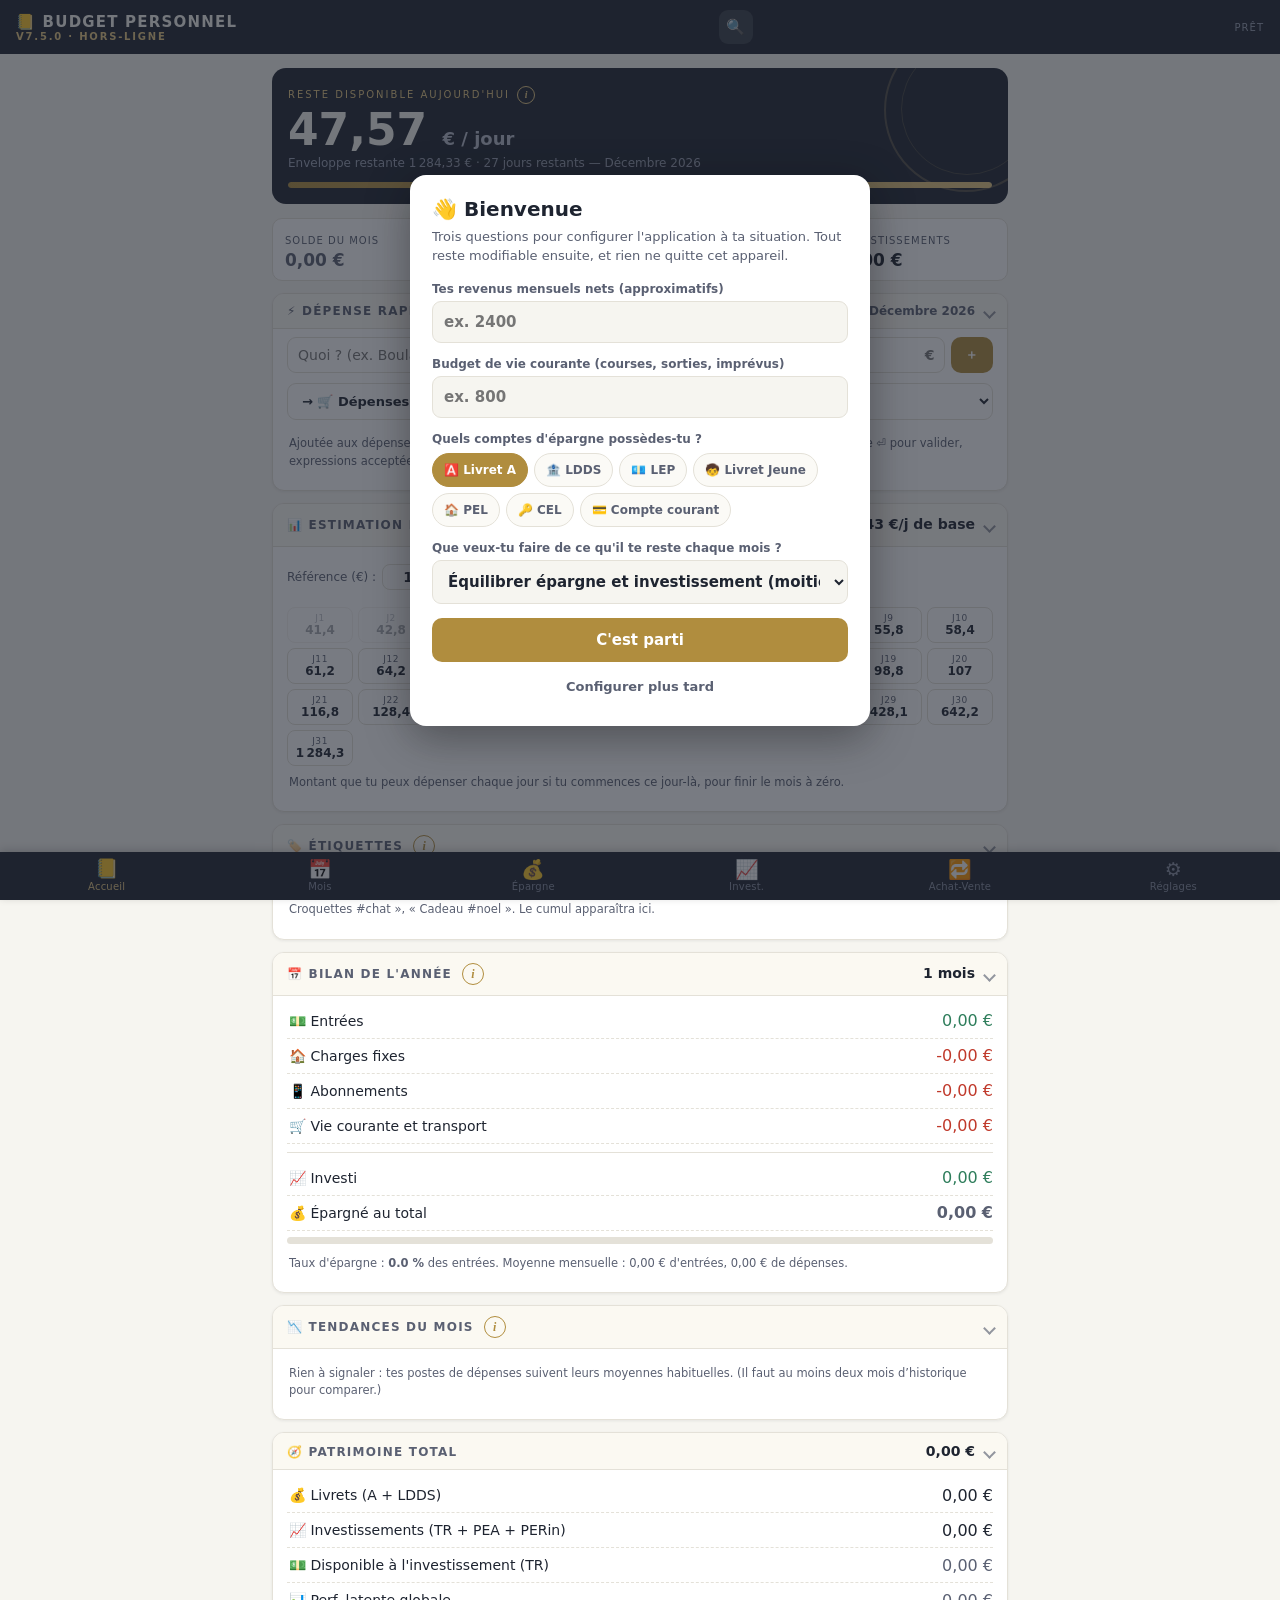
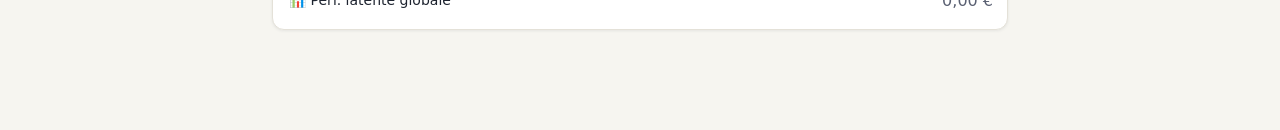
==== index.html @ 7cfe1de8 "Add files via upload" ====
<!DOCTYPE html>
<html lang="fr">
<head>
<meta charset="UTF-8">
<meta name="viewport" content="width=device-width, initial-scale=1.0, viewport-fit=cover">
<meta name="theme-color" content="#1E2430">
<link rel="manifest" href="manifest.webmanifest">
<link rel="apple-touch-icon" href="icon-192.png">
<meta name="apple-mobile-web-app-capable" content="yes">
<meta name="apple-mobile-web-app-status-bar-style" content="black-translucent">
<meta name="apple-mobile-web-app-title" content="Budget v4">
<meta name="mobile-web-app-capable" content="yes">
<title>📒 Mon Budget Personnel v4</title>
<style>
:root{
  --papier:#F6F5F0; --carte:#FFFFFF; --encre:#1E2430; --encre2:#5A6072;
  --laiton:#B08D3E; --laiton-clair:#E6C882;
  --vert:#2E7D5B; --vert-fond:#EAF4EF; --rouge:#C0392B; --rouge-fond:#FAEDEB;
  --trait:#E4E1D8; --ombre:0 1px 3px rgba(30,36,48,.08);
  --entete:#1E2430; --entete-texte:#F6F5F0; --tete:#FBF9F2; --papier2:#FBF9F2;
}
/* 🌙 Sombre */
[data-theme="sombre"]{
  --papier:#13161D; --carte:#1C212C; --encre:#E9E5D9; --encre2:#9BA1AF;
  --laiton:#C9A55C; --laiton-clair:#8A6D1F;
  --vert:#63BE93; --vert-fond:#1C2B24; --rouge:#E07862; --rouge-fond:#33201C;
  --trait:#2E3542; --ombre:0 1px 3px rgba(0,0,0,.4);
  --entete:#0D1016; --entete-texte:#E9E5D9; --tete:#232936; --papier2:#232936;
}
/* 🌲 Forêt (clair, accents verts) */
[data-theme="foret"]{
  --papier:#F1F5EE; --carte:#FBFDF9; --encre:#1F2E22; --encre2:#5C6E5F;
  --laiton:#3E7D5B; --laiton-clair:#A7CDB8;
  --vert:#2E7D5B; --vert-fond:#E6F2EA; --rouge:#B5543B; --rouge-fond:#F8ECE7;
  --trait:#DCE4D8; --ombre:0 1px 3px rgba(31,46,34,.08);
  --entete:#1F3527; --entete-texte:#EFF5EE; --tete:#F4F8F1; --papier2:#F4F8F1;
}
/* 🌌 Minuit (sombre, bleu nuit et or) */
[data-theme="minuit"]{
  --papier:#0E1424; --carte:#171F33; --encre:#E8E9F2; --encre2:#98A0BC;
  --laiton:#D8B45E; --laiton-clair:#8A701F;
  --vert:#5EC6A0; --vert-fond:#15302A; --rouge:#E8826B; --rouge-fond:#39221D;
  --trait:#26304A; --ombre:0 1px 3px rgba(0,0,0,.5);
  --entete:#080D1A; --entete-texte:#E8E9F2; --tete:#1E2740; --papier2:#1E2740;
}
/* Ajustements des fonds clairs codés en dur sur les thèmes sombres */
[data-theme="sombre"] .chip, [data-theme="minuit"] .chip{background:rgba(255,255,255,.06);color:var(--encre2);border-color:var(--trait)}
[data-theme="sombre"] .chip .chip-x, [data-theme="minuit"] .chip .chip-x{background:rgba(255,255,255,.12);color:var(--encre2)}
[data-theme="sombre"] details.etaler, [data-theme="minuit"] details.etaler,
[data-theme="sombre"] .rep, [data-theme="minuit"] .rep{background:rgba(201,165,92,.08)}
[data-theme="sombre"] .saisie-rapide input, [data-theme="minuit"] .saisie-rapide input{background:rgba(255,255,255,.05) !important;color:var(--encre)}
[data-theme="sombre"] td.px-ancien, [data-theme="minuit"] td.px-ancien{background:rgba(201,165,92,.14)}
[data-theme="sombre"] td.px-ancien input, [data-theme="minuit"] td.px-ancien input{color:var(--laiton)}
[data-theme="sombre"] td.px-manuel, [data-theme="minuit"] td.px-manuel{background:rgba(99,190,147,.10)}
[data-theme="sombre"] td.px-fige, [data-theme="minuit"] td.px-fige{background:rgba(255,255,255,.04)}
[data-theme="sombre"] td.px-fige input, [data-theme="minuit"] td.px-fige input{color:var(--encre2)}
[data-theme="sombre"] .barre-tri select, [data-theme="minuit"] .barre-tri select{background:rgba(255,255,255,.05)}
[data-theme="sombre"] .legende-prix .lp, [data-theme="minuit"] .legende-prix .lp{background:rgba(255,255,255,.07)}
[data-theme="sombre"] .chlog b, [data-theme="minuit"] .chlog b{color:var(--encre)}

*{box-sizing:border-box;margin:0;padding:0}
html{-webkit-text-size-adjust:100%}
body{font-family:system-ui,-apple-system,"Segoe UI",Roboto,sans-serif;background:var(--papier);color:var(--encre);
  font-variant-numeric:tabular-nums;padding-bottom:calc(64px + env(safe-area-inset-bottom))}
button{font:inherit;cursor:pointer;border:none;background:none;color:inherit;-webkit-tap-highlight-color:transparent}
input,select{font:inherit;color:inherit}
h1,h2,h3{font-weight:700}

/* ===== En-tête ===== */
header{background:var(--entete);color:var(--entete-texte);padding:calc(10px + env(safe-area-inset-top)) 16px 10px;
  position:sticky;top:0;z-index:20;display:flex;align-items:center;gap:10px}
header .titre{font-size:15px;letter-spacing:.08em;text-transform:uppercase;font-weight:700}
header .titre small{display:block;font-size:10px;letter-spacing:.18em;color:var(--laiton-clair);font-weight:600}
header .statut{margin-left:auto;font-size:10px;letter-spacing:.1em;color:#9AA1B4;text-transform:uppercase}

/* ===== Navigation basse ===== */
nav{position:fixed;bottom:0;left:0;right:0;background:var(--entete);display:flex;z-index:30;
  padding-bottom:env(safe-area-inset-bottom);box-shadow:0 -2px 8px rgba(0,0,0,.18)}
nav button{flex:1;padding:8px 2px 7px;color:#8A90A3;font-size:10px;display:flex;flex-direction:column;align-items:center;gap:2px;letter-spacing:.02em}
nav button .ico{font-size:19px;line-height:1}
nav button.actif{color:var(--laiton-clair)}
nav button.actif .ico{transform:translateY(-1px)}

main{max-width:760px;margin:0 auto;padding:14px 12px 24px}
.page{display:none}
.page.actif{display:block;animation:app .18s ease}
@keyframes app{from{opacity:0;transform:translateY(4px)}to{opacity:1;transform:none}}

/* ===== Cartes ===== */
.carte{background:var(--carte);border:1px solid var(--trait);border-radius:12px;box-shadow:var(--ombre);margin-bottom:12px;overflow:hidden}
.carte>.tete{display:flex;align-items:baseline;gap:8px;padding:10px 14px;border-bottom:1px solid var(--trait);
  background:var(--tete);cursor:pointer;-webkit-tap-highlight-color:transparent;position:relative;padding-right:32px}
.carte>.tete::after{content:'';position:absolute;right:13px;top:calc(50% - 3px);width:7px;height:7px;
  border-right:2px solid var(--encre2);border-bottom:2px solid var(--encre2);
  transform:rotate(45deg);transition:transform .18s ease;opacity:.65}
.carte.replie>.tete::after{transform:rotate(-45deg)}
.carte.replie>.tete{border-bottom:none}
.carte.replie>.corps{display:none}
.carte.replie{margin-bottom:8px}
.carte>.tete h3{font-size:12px;letter-spacing:.1em;text-transform:uppercase;color:var(--encre2)}
.carte>.tete .tot{margin-left:auto;font-weight:700;font-size:14px}
.carte .corps{padding:8px 14px 12px}
.pos{color:var(--vert)} .neg{color:var(--rouge)} .neutre{color:var(--encre2)}

/* ===== Héro : reste du jour ===== */
.hero{background:var(--entete);color:var(--entete-texte);border-radius:14px;padding:18px 16px 16px;margin-bottom:14px;position:relative;overflow:hidden}
.hero::after{content:"";position:absolute;right:-40px;top:-40px;width:160px;height:160px;border-radius:50%;
  border:2px solid rgba(230,200,130,.25);pointer-events:none}
.hero::before{content:"";position:absolute;right:-25px;top:-25px;width:130px;height:130px;border-radius:50%;
  border:1px solid rgba(230,200,130,.18);pointer-events:none}
.hero .eti{font-size:10px;letter-spacing:.2em;text-transform:uppercase;color:var(--laiton-clair)}
.hero .gros{font-size:44px;font-weight:800;line-height:1.1;margin:2px 0}
.hero .gros small{font-size:18px;font-weight:600;color:#B7BCCB}
.hero .sous{font-size:12px;color:#9AA1B4}
.hero .jauge{height:6px;background:rgba(255,255,255,.12);border-radius:3px;margin-top:12px;overflow:hidden}
.hero .jauge>div{height:100%;background:linear-gradient(90deg,var(--laiton),var(--laiton-clair));border-radius:3px;transition:width .4s ease}

/* ===== Grille indicateurs ===== */
.kpis{display:grid;grid-template-columns:1fr 1fr;gap:8px;margin-bottom:12px}
.kpi{background:var(--carte);border:1px solid var(--trait);border-radius:10px;padding:10px 12px}
.kpi .eti{font-size:10px;letter-spacing:.1em;text-transform:uppercase;color:var(--encre2)}
.kpi .val{font-size:17px;font-weight:700;margin-top:2px}

/* ===== Lignes éditables ===== */
.ligne{display:flex;align-items:center;gap:6px;padding:5px 0;border-bottom:1px dashed var(--trait)}
.ligne:last-child{border-bottom:none}
.ligne input.lab{flex:1;min-width:0;border:none;background:transparent;padding:4px 2px;font-size:14px}
.ligne input.mnt{width:88px;border:none;background:transparent;text-align:right;padding:4px 2px;font-size:14px;font-weight:600}
.ligne input:focus{outline:none;background:#FBF7EC;border-radius:6px}
.ligne .pointe{width:26px;height:26px;min-height:26px;border-radius:50%;background:none;
  color:var(--trait);font-size:13px;font-weight:800;flex:none;border:1px solid var(--trait)}
.ligne .pointe.ok{color:var(--vert);border-color:var(--vert);background:var(--vert-fond)}
.ligne .sup{color:#C8C4B8;font-size:15px;padding:2px 4px;flex:none}
.ligne .sup:active{color:var(--rouge)}
.ajout{width:100%;padding:7px;margin-top:6px;border:1px dashed var(--laiton);border-radius:8px;color:var(--laiton);
  font-size:12px;letter-spacing:.08em;text-transform:uppercase;font-weight:600;background:#FDFAF2}

/* ===== Sélecteur de mois ===== */
.selmois{display:flex;align-items:center;gap:8px;margin-bottom:12px}
.selmois select{flex:1;padding:9px 12px;border:1px solid var(--trait);border-radius:10px;background:var(--carte);font-weight:700;font-size:15px}
.selmois button{padding:9px 13px;border:1px solid var(--trait);border-radius:10px;background:var(--carte);font-weight:700}

/* ===== Bilan mensuel bandeau ===== */
.bilan5{display:grid;grid-template-columns:repeat(5,1fr);background:var(--entete);color:var(--entete-texte);border-radius:12px;
  padding:10px 6px;margin-bottom:12px;text-align:center;gap:2px}
.bilan5 .eti{font-size:8.5px;letter-spacing:.06em;text-transform:uppercase;color:#9AA1B4;display:block}
.bilan5 .val{font-size:13px;font-weight:700;display:block;margin-top:2px}
.bilan5 .val.or{color:var(--laiton-clair)}

/* ===== Tableaux positions ===== */
table{width:100%;border-collapse:collapse;font-size:12.5px}
th{font-size:9.5px;letter-spacing:.08em;text-transform:uppercase;color:var(--encre2);text-align:right;padding:6px 4px;border-bottom:1px solid var(--trait)}
th:first-child,td:first-child{text-align:left}
td{padding:6px 4px;border-bottom:1px dashed var(--trait);text-align:right;white-space:nowrap}
td:first-child{white-space:normal;max-width:120px;overflow-wrap:break-word}
td input{width:100%;min-width:52px;border:none;background:transparent;text-align:right;font-size:12.5px;padding:2px}
td input:focus{outline:none;background:#FBF7EC;border-radius:4px}
tr.total td{font-weight:700;border-top:2px solid var(--laiton);border-bottom:none;background:var(--tete);color:var(--encre)}

.pastille{display:inline-block;font-size:10px;padding:2px 8px;border-radius:99px;font-weight:700;letter-spacing:.04em}
/* Fraîcheur des cours : la colonne Prix change de teinte */
td.px-ancien{background:#FDF3E3;box-shadow:inset 2px 0 0 var(--laiton)}
td.px-ancien input{color:#8A6D1F;font-weight:700}
td.px-manuel{background:#EFF6F2}
td.px-manuel input{color:var(--vert)}
.legende-prix{display:flex;flex-wrap:wrap;gap:6px;margin:8px 0 2px}
.legende-prix .lp{font-size:10.5px;padding:3px 9px;border-radius:99px;font-weight:700;letter-spacing:.02em}
.legende-prix .px-ancien{background:#FDF3E3;color:#8A6D1F}
.legende-prix .px-manuel{background:#EFF6F2;color:var(--vert)}
.legende-prix .px-auto{background:#F1F1EC;color:var(--encre2)}
.legende-prix .px-fige{background:#ECEEF4;color:#4A5570}
td.px-fige{background:#F4F5F8}
td.px-fige input{color:#4A5570;font-style:italic}
.barre-tri{display:flex;align-items:center;gap:7px;padding:2px 0 8px;font-size:11px;color:var(--encre2)}
.barre-tri label{letter-spacing:.08em;text-transform:uppercase;font-weight:600}
.barre-tri select{border:1px solid var(--trait);border-radius:8px;padding:6px 8px;background:var(--carte);font-size:12px;font-weight:600;flex:1;min-width:0}
.barre-tri .cpt{margin-left:auto;white-space:nowrap}
.sel-cat{border:none;border-radius:99px;padding:3px 8px;font-size:10px;font-weight:700;letter-spacing:.04em;
  width:auto;max-width:100%;-webkit-appearance:none;appearance:none;text-align:left}
/* fonds pastel clairs → encre foncée assortie, identique sur tous les thèmes */
.p-actions{background:#C6EFCE;color:#14532D}.p-etfs{background:#BDD7EE;color:#1E3A5F}.p-pe{background:#E2D5F1;color:#4C2A6E}
.p-cryptos{background:#FFE699;color:#6B4E00}.p-metaux{background:#F8CBAD;color:#7A3E12}.p-obligations{background:#DCDCE4;color:#3A3F52}

.btn{display:inline-flex;align-items:center;gap:6px;padding:10px 16px;border-radius:10px;background:var(--entete);color:var(--entete-texte);
  font-weight:700;font-size:13px;letter-spacing:.04em}
.btn.or{background:var(--laiton);color:#fff}
.btn.ligne2{width:100%;justify-content:center;margin-top:8px}
.btn.discret{background:var(--carte);color:var(--encre);border:1px solid var(--trait)}

.note{font-size:11.5px;color:var(--encre2);line-height:1.5;padding:8px 2px}
.sep{height:1px;background:var(--trait);margin:14px 0}

/* Graphique */
.graph{width:100%;height:auto;display:block}
.legende{display:flex;flex-wrap:wrap;gap:10px;font-size:11px;padding:8px 2px 2px;color:var(--encre2)}
.legende span::before{content:"";display:inline-block;width:10px;height:3px;border-radius:2px;margin-right:5px;vertical-align:middle;background:var(--c)}

/* Estimation par jour */
.grille-jours{display:grid;grid-template-columns:repeat(auto-fill,minmax(64px,1fr));gap:5px}
.jour{border:1px solid var(--trait);border-radius:8px;padding:5px 4px;text-align:center;background:var(--carte)}
.jour.passe{opacity:.38}
.jour.auj{border-color:var(--laiton);background:#FDF8EC;box-shadow:0 0 0 1px var(--laiton)}
.jour.auj .n, .jour.auj .v{color:#8A6D1F}
[data-theme="sombre"] .jour.auj, [data-theme="minuit"] .jour.auj{background:rgba(201,165,92,.16)}
[data-theme="sombre"] .jour.auj .n, [data-theme="minuit"] .jour.auj .n,
[data-theme="sombre"] .jour.auj .v, [data-theme="minuit"] .jour.auj .v{color:var(--laiton)}
.jour .n{font-size:9px;color:var(--encre2);letter-spacing:.06em}
.jour .v{font-size:12px;font-weight:700}

/* Toast */
#toast{position:fixed;left:50%;bottom:calc(76px + env(safe-area-inset-bottom));transform:translateX(-50%) translateY(20px);
  background:var(--entete);color:var(--entete-texte);padding:10px 18px;border-radius:99px;font-size:13px;opacity:0;pointer-events:none;
  transition:.25s;z-index:50;white-space:nowrap;box-shadow:0 4px 14px rgba(0,0,0,.25)}
#toast.vu{opacity:1;transform:translateX(-50%) translateY(0)}

/* Dialogues fichiers */
.zone-fichier{border:2px dashed var(--trait);border-radius:12px;padding:20px;text-align:center;color:var(--encre2);font-size:13px}
details.aide{font-size:12px;color:var(--encre2);padding:6px 2px}
details.aide summary{cursor:pointer;font-weight:600;color:var(--laiton)}
@media (prefers-reduced-motion:reduce){*{animation:none!important;transition:none!important}}
@media (min-width:700px){ .kpis{grid-template-columns:repeat(4,1fr)} }
/* ===== Saisie rapide & puces de suggestion ===== */
.saisie-rapide{display:flex;gap:6px;align-items:center;margin-bottom:4px}
.saisie-rapide input{border:1px solid var(--trait);border-radius:9px;padding:9px 10px;font-size:14px;background:var(--carte)}
.saisie-rapide .sl{flex:1;min-width:0}
.saisie-rapide .sm{width:86px;text-align:right;font-weight:600}
.saisie-rapide button{flex:none;padding:9px 14px}
.sel-rapide{width:100%;margin-top:6px;border:1px solid var(--trait);border-radius:9px;padding:9px 10px;
  background:var(--carte);color:var(--encre);font-weight:600;font-size:13px}
/* Sous-cartes rattachées à leur carte parente (plans Trade Republic) */
.sous-cartes{margin:6px -14px -12px;padding:8px 10px 4px;background:rgba(176,141,62,.05);
  border-top:1px solid var(--trait)}
.sous-cartes .carte{margin-bottom:6px;box-shadow:none;border:1px solid var(--trait)}
/* Formulaire d'opération et journal */
.op-grille{display:flex;flex-direction:column;gap:8px}
.op-sens{display:grid;grid-template-columns:1fr 1fr;gap:6px}
.op-choix{border:1px solid var(--trait);border-radius:10px;padding:11px;font-weight:700;font-size:14px;
  background:var(--carte);color:var(--encre2)}
.op-choix.actif{background:var(--laiton);color:#fff;border-color:var(--laiton)}
.op-grille select, .op-grille input{border:1px solid var(--trait);border-radius:9px;padding:10px;
  background:var(--carte);color:var(--encre);font-size:14px;font-weight:600;width:100%}
.op-ligne{display:grid;grid-template-columns:1fr 1fr;gap:6px}
.op-ligne #op-date{grid-column:1/3}
.op-item{display:flex;align-items:center;gap:10px;padding:9px 2px;border-bottom:1px dashed var(--trait)}
.op-badge{width:30px;height:30px;border-radius:9px;display:flex;align-items:center;justify-content:center;
  font-size:14px;flex:none}
.op-badge.achat{background:var(--rouge-fond)} .op-badge.vente{background:var(--vert-fond)}
.op-txt{flex:1;min-width:0}
.op-nom{font-weight:700;font-size:13.5px;color:var(--encre);overflow:hidden;text-overflow:ellipsis;white-space:nowrap}
.op-meta{font-size:11px;color:var(--encre2)}
.op-mt{font-weight:700;font-size:13.5px;white-space:nowrap}
.separateur{height:1px;background:var(--trait);margin:8px 0}
.transfert{display:grid;grid-template-columns:1fr;gap:2px}
.tr-bloc{border:1px solid var(--trait);border-radius:11px;padding:8px 10px;background:var(--carte)}
.tr-bloc.sortant{border-left:4px solid var(--rouge)}
.tr-bloc.entrant{border-left:4px solid var(--vert)}
.tr-eti{display:block;font-size:10.5px;letter-spacing:.08em;text-transform:uppercase;font-weight:700;
  color:var(--encre2);margin-bottom:4px}
.tr-bloc.sortant .tr-eti{color:var(--rouge)}
.tr-bloc.entrant .tr-eti{color:var(--vert)}
.transfert select{border:none;background:none;font-weight:700;font-size:14px;width:100%;color:var(--encre);padding:2px 0}
.tr-milieu{display:flex;align-items:center;gap:10px;padding:3px 12px}
.tr-fleche{color:var(--laiton);font-size:17px;font-weight:800;line-height:1}
#tr-inverser{font-size:11px;font-weight:700;color:var(--laiton);background:none;padding:4px 8px;
  border:1px solid var(--laiton);border-radius:99px;min-height:0}
.tr-apercu{margin-top:8px}
.tr-ligne{display:flex;justify-content:space-between;align-items:baseline;gap:10px;padding:6px 10px;
  border-radius:8px;font-size:13px;margin-bottom:4px}
.tr-ligne.sortant{background:var(--rouge-fond)}
.tr-ligne.entrant{background:var(--vert-fond)}
.tr-ligne .tr-nom{font-weight:600;color:var(--encre)}
.tr-ligne .tr-val{font-weight:700;white-space:nowrap;color:var(--encre2)}
.tr-ligne .tr-hors{font-size:11px;color:var(--encre2);font-style:italic}
.tr-resume{font-size:13px;font-weight:600;color:var(--encre);padding:6px 2px}
.tr-resume .tr-hint{font-weight:400;font-size:11.5px;color:var(--encre2);margin-left:6px}
.tr-alerte{font-size:12px;font-weight:600;color:var(--rouge);padding:6px 2px}
.bascule{display:flex;align-items:center;gap:10px;padding:6px 0;font-size:14px;font-weight:600;cursor:pointer}
.bascule input{width:44px;height:26px;-webkit-appearance:none;appearance:none;background:var(--trait);
  border-radius:99px;position:relative;transition:background .18s ease;flex:none}
.bascule input::after{content:'';position:absolute;top:3px;left:3px;width:20px;height:20px;border-radius:50%;
  background:#fff;box-shadow:0 1px 3px rgba(0,0,0,.3);transition:transform .18s ease}
.bascule input:checked{background:var(--laiton)}
.bascule input:checked::after{transform:translateX(18px)}
.jauge{height:7px;border-radius:99px;background:var(--trait);overflow:hidden}
.jauge-barre{height:100%;background:linear-gradient(90deg,var(--laiton),var(--laiton-clair));border-radius:99px}
.jauge-barre.pleine{background:linear-gradient(90deg,var(--vert),#7FC5A3)}
.jauge-barre.depasse{background:linear-gradient(90deg,var(--rouge),#E08A78)}
.chips{display:flex;flex-wrap:wrap;gap:6px;margin-top:7px}
.chip{font-size:12px;padding:5px 11px;border:1px solid var(--trait);border-radius:99px;background:#FBFAF6;color:var(--encre2);font-weight:600}
.chip:active{background:#FDF8EC;border-color:var(--laiton);color:var(--laiton)}
.chip .chip-x{display:inline-flex;align-items:center;justify-content:center;margin-left:7px;
  width:17px;height:17px;border-radius:50%;background:#EAE7DE;color:var(--encre2);font-size:10px;font-weight:800}
.chip .chip-x:active{background:var(--rouge);color:#fff}

/* ===== Changelog ===== */
.chlog{font-size:12.5px;color:var(--encre2);line-height:1.55}
.chlog b{color:var(--encre)}
.chlog .vers{display:flex;gap:8px;align-items:baseline;margin-top:8px}
.chlog .vers .v{font-weight:800;color:var(--laiton);letter-spacing:.04em;flex:none}

/* ===== Compte rendu A4 (impression / PDF) ===== */
#rapport{display:none}
/* Le compte rendu A4 force le thème clair : les variables sont redéfinies ici */
.rp{--papier:#fff; --carte:#fff; --encre:#1E2430; --encre2:#5A6072; --trait:#E4E1D8;
    --laiton:#B08D3E; --vert:#2E7D5B; --rouge:#C0392B;
    width:210mm;min-height:296mm;box-sizing:border-box;padding:11mm 13mm;background:#fff;color:var(--encre);
  page-break-after:always;break-after:page;font-variant-numeric:tabular-nums;
  -webkit-print-color-adjust:exact;print-color-adjust:exact}
.rp:last-child{page-break-after:auto}
.rp .rp-tete{display:flex;align-items:baseline;gap:10px;border-bottom:3px solid var(--encre);padding-bottom:6px;margin-bottom:8px}
.rp .rp-tete h1{font-size:22px;letter-spacing:.04em}
.rp .rp-tete .badge{font-size:10px;letter-spacing:.14em;text-transform:uppercase;font-weight:700;
  padding:3px 10px;border-radius:99px;background:var(--entete);color:var(--entete-texte)}
.rp .rp-tete .badge.prev{background:#fff;color:var(--laiton);border:1.5px solid var(--laiton)}
.rp .rp-tete .app{margin-left:auto;font-size:10px;letter-spacing:.14em;text-transform:uppercase;color:var(--encre2)}
.rp .kpi5{display:grid;grid-template-columns:repeat(5,1fr);gap:6px;margin-bottom:9px}
.rp .kpi5>div{border:1.5px solid var(--encre);border-radius:8px;padding:6px 8px}
.rp .kpi5 .e{font-size:8px;letter-spacing:.1em;text-transform:uppercase;color:var(--encre2);display:block}
.rp .kpi5 .v{font-size:13.5px;font-weight:800;display:block;margin-top:2px}
.rp .cols{display:grid;grid-template-columns:88mm 1fr;gap:8mm;margin-bottom:8px}
.rp h2{font-size:10.5px;letter-spacing:.12em;text-transform:uppercase;color:var(--encre2);
  border-bottom:1px solid var(--trait);padding-bottom:3px;margin:7px 0 5px}
.rp table{width:100%;border-collapse:collapse;font-size:10.5px}
.rp td{padding:2.5px 3px;border-bottom:1px dashed var(--trait);text-align:right;white-space:nowrap}
.rp td:first-child{text-align:left;white-space:normal}
.rp tr.tot td{font-weight:800;border-top:1.5px solid var(--encre);border-bottom:none}
.rp .puce{display:inline-block;width:8px;height:8px;border-radius:2px;margin-right:5px;vertical-align:baseline}
.rp .rep{border:1.5px solid var(--laiton);border-radius:8px;padding:7px 9px;background:#FDFAF2;margin-top:6px}
.rp .rep .l{display:flex;justify-content:space-between;font-size:10.5px;padding:2px 0}
.rp .rep .l b{font-variant-numeric:tabular-nums}
.rp .rp-pied{display:flex;justify-content:space-between;font-size:9px;color:var(--encre2);
  border-top:1px solid var(--trait);padding-top:5px;margin-top:8px;letter-spacing:.06em}
@media print{
  @page{size:A4 portrait;margin:0}
  body.impression{padding:0;background:#fff}
  body.impression header, body.impression main, body.impression nav, body.impression #toast{display:none !important}
  body.impression #rapport{display:block}
}

/* ===== Optimisation tactile Android / iOS ===== */
html{touch-action:manipulation}
/* Densité : « compact » resserre les listes, « confortable » agrandit les cibles.
   Utile aussi bien sur un grand écran que pour une vue moins précise. */
html[data-densite="compact"]{font-size:14px}
html[data-densite="compact"] .ligne{padding:3px 0}
html[data-densite="compact"] .carte{margin-bottom:8px}
html[data-densite="compact"] .carte>.corps{padding:8px 12px}
html[data-densite="confort"]{font-size:17px}
html[data-densite="confort"] .ligne{padding:11px 0}
html[data-densite="confort"] .carte>.corps{padding:16px 14px}
html[data-densite="confort"] .ligne input.lab,
html[data-densite="confort"] .ligne input.mnt{font-size:16px}
button{min-height:34px}
nav button{min-height:48px}
@media (pointer:coarse){
  /* iOS zoome dès qu'UN champ est sous 16 px : règle globale, prioritaire
     sur les styles inline et les sélecteurs plus spécifiques */
  input, select, textarea{font-size:16px !important}
  .ligne{padding:7px 0}
  .ligne .sup, .chip{min-height:34px}
}


/* ===== Recherche globale ===== */
#btn-recherche{margin-left:auto;background:rgba(255,255,255,.12);color:var(--entete-texte);
  width:34px;height:34px;border-radius:9px;font-size:15px;flex:none}
#voile-recherche{position:fixed;inset:0;background:rgba(30,36,48,.55);z-index:90;display:none;
  align-items:flex-start;justify-content:center;padding:14px}
#voile-recherche.vu{display:flex}
#panneau-recherche{background:var(--papier);border-radius:14px;max-width:560px;width:100%;
  max-height:82vh;display:flex;flex-direction:column;overflow:hidden;box-shadow:0 10px 40px rgba(0,0,0,.35)}
.rech-tete{display:flex;gap:8px;padding:12px;background:var(--carte);border-bottom:1px solid var(--trait)}
.rech-tete input{flex:1;border:1px solid var(--trait);border-radius:9px;padding:10px;background:var(--papier);color:var(--encre)}
.rech-tete button{width:38px;border-radius:9px;background:var(--trait);color:var(--encre)}
#rech-resultats{overflow-y:auto;padding:6px 12px 14px}
.rech-item{display:flex;gap:10px;align-items:baseline;padding:9px 4px;border-bottom:1px dashed var(--trait);font-size:13px}
.rech-item .lab{flex:1;min-width:0;font-weight:600;color:var(--encre)}
.rech-item .meta{font-size:11px;color:var(--encre2);white-space:nowrap}
.rech-item .mt{font-weight:700;white-space:nowrap}
.rech-total{padding:10px 4px;font-size:12px;color:var(--encre2);border-top:2px solid var(--trait);margin-top:4px}

/* ===== Retour en haut (pages longues) ===== */
#toast button{margin-left:10px;background:var(--laiton);color:#fff;border-radius:8px;
  padding:4px 10px;font-size:12px;font-weight:700;min-height:0}
#haut{position:fixed;right:14px;bottom:calc(70px + env(safe-area-inset-bottom));z-index:40;
  width:42px;height:42px;border-radius:50%;background:var(--entete);color:var(--entete-texte);
  font-size:19px;font-weight:700;box-shadow:0 3px 12px rgba(0,0,0,.28);
  opacity:0;pointer-events:none;transition:opacity .2s ease}
#haut.vu{opacity:.92;pointer-events:auto}

/* ===== Assistant de premier démarrage ===== */
#voile-bienvenue{position:fixed;inset:0;background:rgba(30,36,48,.6);z-index:150;display:none;
  align-items:center;justify-content:center;padding:16px;overflow-y:auto}
#voile-bienvenue.vu{display:flex}
#panneau-bienvenue{background:var(--carte);border-radius:16px;max-width:460px;width:100%;padding:22px;
  box-shadow:0 12px 44px rgba(0,0,0,.35);max-height:92vh;overflow-y:auto}
#panneau-bienvenue h2{font-size:20px;margin-bottom:6px;color:var(--encre)}
#panneau-bienvenue .intro{font-size:13px;color:var(--encre2);line-height:1.5;margin-bottom:16px}
.bv-champ{display:block;margin-bottom:14px}
.bv-champ>span{display:block;font-size:12px;font-weight:700;color:var(--encre2);margin-bottom:5px}
.bv-champ input, .bv-champ select{width:100%;border:1px solid var(--trait);border-radius:9px;
  padding:11px;background:var(--papier);color:var(--encre);font-size:15px;font-weight:600}
.bv-boutons{display:flex;flex-direction:column;gap:8px;margin-top:6px}
.bv-boutons .or{background:var(--laiton);color:#fff;padding:13px;border-radius:10px;font-weight:800;font-size:15px}
.bv-boutons .discret{background:none;color:var(--encre2);padding:9px;font-weight:600;font-size:13px}
#bv-comptes .chip.choisi, .chip.choisi{background:var(--laiton);color:#fff;border-color:var(--laiton)}

/* ===== Écran de verrouillage ===== */
#verrou{position:fixed;inset:0;background:var(--entete);z-index:200;display:none;
  flex-direction:column;align-items:center;justify-content:center;gap:18px;color:var(--entete-texte);
  padding:24px;text-align:center}
#verrou.vu{display:flex}
#verrou .logo{font-size:52px}
#verrou h2{font-size:17px;letter-spacing:.12em;text-transform:uppercase}
#verrou .btn-face{background:var(--laiton);color:#fff;font-weight:800;font-size:16px;
  padding:14px 26px;border-radius:14px;min-width:230px}
#verrou .pin-zone{display:none;flex-direction:column;gap:10px;align-items:center}
#verrou .pin-zone.vu{display:flex}
#verrou input{font-size:24px;letter-spacing:14px;text-align:center;width:190px;padding:10px;
  border-radius:12px;border:none;background:rgba(255,255,255,.12);color:var(--entete-texte)}
#verrou .lien{color:var(--laiton-clair);font-size:13px;text-decoration:underline;background:none}
#verrou .err{color:#E07862;font-size:13px;min-height:18px}

/* ===== Popup de rappel de sauvegarde ===== */
#voile-rappel{position:fixed;inset:0;background:rgba(30,36,48,.45);z-index:80;display:none;
  align-items:center;justify-content:center;padding:22px}
#voile-rappel.vu{display:flex}
#panneau-rappel{background:var(--carte);border-radius:16px;max-width:420px;width:100%;padding:20px;
  box-shadow:0 10px 40px rgba(0,0,0,.3);text-align:center}
#panneau-rappel .ico{font-size:40px}
#panneau-rappel h4{font-size:14px;letter-spacing:.08em;text-transform:uppercase;color:var(--laiton);margin:8px 0}
#panneau-rappel p{font-size:13.5px;line-height:1.55;color:var(--encre2)}
#panneau-rappel .btns{display:flex;flex-direction:column;gap:8px;margin-top:14px}
#panneau-rappel .btns .or{padding:12px;border-radius:10px;font-weight:800}
#panneau-rappel .btns .plus-tard{padding:10px;color:var(--encre2);background:none;font-weight:600}

/* ===== Bulle d'information ⓘ ===== */
.info-btn{flex:none;width:22px;height:22px;min-height:22px;border-radius:50%;border:1.5px solid var(--laiton);
  color:var(--laiton);font-size:12px;font-weight:800;line-height:1;display:inline-flex;align-items:center;justify-content:center;
  font-style:italic;font-family:Georgia,serif;margin-left:2px}
#voile-info{position:fixed;inset:0;background:rgba(30,36,48,.45);z-index:60;display:none;align-items:flex-end;justify-content:center}
#voile-info.vu{display:flex}
#panneau-info{background:var(--carte);border-radius:16px 16px 0 0;max-width:560px;width:100%;padding:18px 18px calc(18px + env(safe-area-inset-bottom));
  box-shadow:0 -6px 30px rgba(0,0,0,.25);animation:monter .22s ease}
@keyframes monter{from{transform:translateY(30px);opacity:.4}to{transform:none;opacity:1}}
#panneau-info h4{font-size:13px;letter-spacing:.08em;text-transform:uppercase;color:var(--laiton);margin-bottom:8px}
#panneau-info p{font-size:14px;line-height:1.6;color:var(--encre)}
#panneau-info .fermer{width:100%;margin-top:14px;padding:11px;border-radius:10px;background:var(--entete);color:var(--entete-texte);font-weight:700}

/* ===== Étaler (option repliable dans les cartes) ===== */
details.etaler{margin-top:8px;border:1px dashed var(--laiton);border-radius:9px;background:#FDFAF2}
details.etaler summary{cursor:pointer;list-style:none;padding:8px 12px;font-size:12px;font-weight:700;
  letter-spacing:.06em;text-transform:uppercase;color:var(--laiton);-webkit-tap-highlight-color:transparent}
details.etaler summary::-webkit-details-marker{display:none}
details.etaler .corps-eta{padding:2px 10px 10px;display:flex;flex-direction:column;gap:6px}
details.etaler .l1{display:flex;gap:6px}
details.etaler input{border:1px solid var(--trait);border-radius:8px;padding:8px 9px;background:var(--carte);min-width:0}
details.etaler .eta-lab{flex:1}
details.etaler .eta-total{width:96px;text-align:right;font-weight:600}
details.etaler .eta-n{width:76px;text-align:right;font-weight:600}

/* ===== Champs étiquetés =====
   Une étiquette permanente au-dessus de chaque champ : le placeholder disparaît
   dès la saisie, l'étiquette non. Indispensable dès qu'un formulaire aligne
   plusieurs nombres (un taux, une durée et un montant se ressemblent tous). */
.champs{display:grid;grid-template-columns:repeat(auto-fit,minmax(132px,1fr));gap:8px}
.ch{display:flex;flex-direction:column;gap:3px;min-width:0}
.ch>span{font-size:10.5px;font-weight:700;letter-spacing:.05em;text-transform:uppercase;color:var(--encre2)}
.ch input, .ch select{border:1px solid var(--trait);border-radius:9px;padding:9px 10px;background:var(--carte);
  color:var(--encre);font-size:14px;font-weight:600;width:100%}
.ch .unite{position:relative}
.ch .unite input{padding-right:32px}
.ch .unite .u{position:absolute;right:10px;top:50%;transform:translateY(-50%);font-size:12px;
  font-weight:700;color:var(--encre2);pointer-events:none}
.bloc-edit{border:1px solid var(--trait);border-radius:12px;padding:11px;margin-bottom:9px;background:var(--carte)}
.bloc-edit .bloc-tete{display:flex;align-items:center;gap:8px;margin-bottom:9px}
.bloc-edit .bloc-tete .titre-bloc{font-weight:800;font-size:14px;color:var(--encre);flex:1;min-width:0}
.bloc-edit .bilan-bloc{font-size:11.5px;color:var(--encre2);margin-top:7px;line-height:1.5}

/* ===== Poches de répartition ===== */
.poche{display:grid;grid-template-columns:1fr 84px 72px 108px 30px;gap:5px;align-items:center;padding:5px 0;border-bottom:1px dashed var(--trait)}
.poche input,.poche select{border:1px solid var(--trait);border-radius:7px;padding:7px 6px;background:var(--carte);width:100%;min-width:0;font-size:13px}
.poche .p-val{text-align:right;font-weight:600}
@media (max-width:560px){ .poche{grid-template-columns:1fr 80px 68px} .poche select.p-dest{grid-column:1/3} .poche .sup{grid-column:3;justify-self:end} }

/* ===== Diagramme de flux ===== */
.flux-defile{overflow-x:auto;-webkit-overflow-scrolling:touch}
.flux-defile svg{display:block;min-width:640px;width:100%;height:auto}
</style>
</head>
<body>
<header>
  <div class="titre">📒 Budget Personnel<small id="ver">·</small></div>
  <button id="btn-recherche" aria-label="Rechercher">🔍</button>
  <div class="statut" id="statut-sync">—</div>
</header>

<main>
  <!-- ============ ACCUEIL ============ -->
  <section class="page actif" id="page-accueil">
    <div class="hero">
      <div class="eti">Reste disponible aujourd'hui <button class="info-btn" data-infocle="hero" aria-label="Informations" style="border-color:var(--laiton-clair);color:var(--laiton-clair);width:18px;height:18px;min-height:18px;font-size:10px">i</button></div>
      <div class="gros" id="h-jour">— <small>€ / jour</small></div>
      <div class="sous" id="h-sous">—</div>
      <div class="jauge"><div id="h-jauge" style="width:0%"></div></div>
    </div>
    <div class="kpis" id="kpis-accueil"></div>
    <div class="carte">
      <div class="tete"><h3>⚡ Dépense rapide</h3><div class="tot" id="dl-acc-mois" style="font-size:12px;color:var(--encre2)"></div></div>
      <div class="corps">
        <div class="saisie-rapide">
          <input class="sl" id="dl-acc-label" placeholder="Quoi ? (ex. Boulangerie)" autocomplete="off">
          <input class="sm" id="dl-acc-mnt" inputmode="text" placeholder="€" autocomplete="off">
          <button class="btn or" id="dl-acc-btn">＋</button>
        </div>
        <select id="dl-acc-cat" class="sel-rapide" aria-label="Destination"></select>
        <select id="dl-acc-vac" class="sel-rapide" aria-label="Poste vacances" style="display:none"></select>
        <div class="chips" id="dl-acc-chips"></div>
        <p class="note">Ajoutée aux dépenses libres du mois en cours. Tape juste « 12 » : le signe − est mis tout seul.
        Entrée ⏎ pour valider, expressions acceptées (« 7+3.5 »). Une puce pré-remplit l'intitulé et le dernier montant utilisé.</p>
      </div>
    </div>
    <div class="carte">
      <div class="tete"><h3>📊 Estimation dépense par jour</h3><button class="info-btn" data-infocle="hero" aria-label="Informations">i</button><div class="tot" id="est-ref"></div></div>
      <div class="corps">
        <div class="ligne" style="border:none;margin-bottom:8px">
          <span style="font-size:12px;color:var(--encre2)">Référence (€)&nbsp;:</span>
          <input class="mnt" id="est-montant" inputmode="decimal" style="border:1px solid var(--trait);border-radius:8px;background:var(--carte)">
          <button class="btn discret" id="est-auto" style="padding:6px 10px;font-size:11px">Auto</button>
        </div>
        <div class="grille-jours" id="est-grille"></div>
        <p class="note">Montant que tu peux dépenser chaque jour si tu commences ce jour-là, pour finir le mois à zéro.</p>
      </div>
    </div>
    <div class="carte">
      <div class="tete"><h3>🏷️ Étiquettes</h3><button class="info-btn" data-infocle="etiquettes" aria-label="Informations">i</button></div>
      <div class="corps" id="etiquettes-corps"></div>
    </div>
    <div class="carte">
      <div class="tete"><h3>📅 Bilan de l'année</h3><button class="info-btn" data-infocle="bilanAnnuel" aria-label="Informations">i</button>
        <div class="tot" id="annee-tot"></div></div>
      <div class="corps" id="bilan-annuel-corps"></div>
    </div>
    <div class="carte">
      <div class="tete"><h3>📉 Tendances du mois</h3><button class="info-btn" data-infocle="tendances" aria-label="Informations">i</button></div>
      <div class="corps" id="tendances-corps"></div>
    </div>
    <div class="carte">
      <div class="tete"><h3>🧭 Patrimoine total</h3><div class="tot" id="patri-total"></div></div>
      <div class="corps" id="patri-detail"></div>
    </div>
  </section>

  <!-- ============ MOIS ============ -->
  <section class="page" id="page-mois">
    <div class="selmois">
      <button id="mois-prec" aria-label="Mois précédent">◀</button>
      <select id="mois-select"></select>
      <button id="mois-suiv" aria-label="Mois suivant">▶</button>
      <button id="mois-nouveau" class="btn or" style="padding:9px 12px">＋ Mois</button>
    </div>
    <div class="bilan5" id="mois-bilan"></div>
    <div id="mois-blocs"></div>
  </section>

  <!-- ============ LIVRETS ============ -->
  <section class="page" id="page-livrets">
    <div class="kpis" id="livrets-kpis"></div>
    <div id="livrets-blocs"></div>
    <p class="note">Le « cumul des mois » additionne automatiquement la répartition d'épargne (1/3 ↑) de chaque mois saisi. Les mouvements manuels s'ajoutent en dessous.</p>
  </section>

  <!-- ============ INVESTISSEMENTS ============ -->
  <section class="page" id="page-invest">
    <div class="kpis" id="inv-kpis"></div>
    <div id="inv-blocs"></div>
    <div class="carte">
      <div class="tete"><h3>📈 Évolution des portefeuilles (perf. €)</h3></div>
      <div class="corps">
        <svg class="graph" id="inv-graph" viewBox="0 0 720 300" role="img" aria-label="Évolution des performances"></svg>
        <div class="legende">
          <span style="--c:#B08D3E">Trade Republic</span>
          <span style="--c:#2E7D5B">PEA</span>
          <span style="--c:#5A6072">PERin</span>
          <span style="--c:#1E2430">Total</span>
        </div>
        <div id="inv-hist-table"></div>
      </div>
    </div>
  </section>

  <!-- ============ ACHAT-VENTE ============ -->
  <section class="page" id="page-av">
    <div class="kpis" id="av-kpis"></div>
    <div id="av-blocs"></div>
  </section>

  <!-- ============ RÉGLAGES ============ -->
  <section class="page" id="page-reglages">
    <div class="carte">
      <div class="tete"><h3>🎨 Apparence</h3></div>
      <div class="corps">
        <div class="ligne"><input class="lab" value="Thème" readonly>
          <select id="cfg-theme" style="border:1px solid var(--trait);border-radius:8px;padding:8px;background:var(--carte);font-weight:600">
            <option value="auto">🌗 Automatique (réglage du téléphone)</option>
            <option value="clair">☀️ Clair</option>
            <option value="sombre">🌙 Sombre</option>
            <option value="foret">🌲 Forêt</option>
            <option value="minuit">🌌 Minuit</option>
          </select></div>
        <div class="ligne"><input class="lab" value="Densité d'affichage" readonly>
          <select id="cfg-densite" style="border:1px solid var(--trait);border-radius:8px;padding:8px;background:var(--carte);font-weight:600">
            <option value="compact">Compact (plus de lignes à l'écran)</option>
            <option value="normal">Normal</option>
            <option value="confort">Confort (texte et boutons agrandis)</option>
          </select></div>
        <div class="ligne"><input class="lab" value="Devise" readonly>
          <select id="cfg-devise" style="border:1px solid var(--trait);border-radius:8px;padding:8px;background:var(--carte);font-weight:600"></select></div>
        <p class="note">« Automatique » suit le mode clair/sombre du téléphone. Le compte rendu PDF reste toujours clair.
        Changer de devise ne convertit pas les montants : cela change le symbole et le format d'affichage.</p>
      </div>
    </div>
    <div class="carte">
      <div class="tete"><h3>🔐 Verrouillage</h3></div>
      <div class="corps">
        <button class="btn ligne2 or" id="btn-verrou-activer" style="margin-top:0">Activer Face ID / code</button>
        <button class="btn ligne2 discret" id="btn-verrou-desactiver" style="display:none">Désactiver le verrouillage</button>
        <p class="note">À l'ouverture, l'app demande Face ID (ou Touch ID) via le trousseau du téléphone, avec un code de secours à 4-6 chiffres.
        C'est un verrou d'écran : il décourage un accès de passage, mais les données restent stockées en clair sur l'appareil.</p>
      </div>
    </div>
    <div class="carte">
      <div class="tete"><h3>⚙️ Paramètres</h3></div>
      <div class="corps">
        <div class="ligne"><input class="lab" value="Enveloppe quotidienne (€/jour)" readonly>
          <input class="mnt" id="cfg-jour" inputmode="decimal"></div>
        <div class="ligne"><input class="lab" value="Enveloppe fixe (€/mois — vide = €/jour)" readonly>
          <input class="mnt" id="cfg-fixe" inputmode="decimal" placeholder="—"></div>
        <div class="ligne"><input class="lab" value="Reste initial (avant 1er mois)" readonly>
          <input class="mnt" id="cfg-reste" inputmode="decimal"></div>
        <button class="ajout" id="btn-chips-reset">♻️ Réafficher les puces de suggestion masquées</button>
        <p class="note">Un changement d'enveloppe ne prend effet qu'<b>à partir du mois suivant</b> : le mois en cours et les mois écoulés conservent leurs valeurs, ce qui permet d'anticiper sans fausser le mois entamé.</p>
      </div>
    </div>
    <div class="carte">
      <div class="tete"><h3>🏦 Comptes d'épargne</h3><button class="info-btn" data-infocle="comptes" aria-label="Informations">i</button></div>
      <div class="corps">
        <div id="comptes-liste"></div>
        <div class="saisie-rapide" style="margin-top:8px">
          <select id="cpt-modele" class="sl" style="border:1px solid var(--trait);border-radius:9px;padding:9px;background:var(--carte)"></select>
          <button class="btn or" id="cpt-ajouter">＋</button>
        </div>
        <div class="ligne" style="margin-top:8px"><input class="lab" value="Si un plafond est atteint, verser sur" readonly>
          <select id="cfg-debordement" style="border:1px solid var(--trait);border-radius:8px;padding:8px;background:var(--carte);font-weight:600"></select></div>
        <p class="note">Ajoute les comptes que tu possèdes (Livret A, LDDS, LEP, Livret Jeune, PEL, CEL, compte à terme…).
        Les plafonds réglementaires sont pré-remplis et modifiables. <b>Quand un compte est plein, la part qui lui était destinée
        part automatiquement vers le compte de repli choisi ici</b> — plus besoin de refaire la répartition à la main.</p>
      </div>
    </div>
    <div class="carte">
      <div class="tete"><h3>👥 Profils</h3><button class="info-btn" data-infocle="profils" aria-label="Informations">i</button></div>
      <div class="corps">
        <div id="profils-liste"></div>
        <div class="saisie-rapide" style="margin-top:8px">
          <input class="sl" id="profil-nom" placeholder="Nom du nouveau profil (ex. Camille)" autocomplete="off">
          <button class="btn or" id="profil-ajouter">＋</button>
        </div>
        <p class="note" style="margin-bottom:8px">💡 Sur ordinateur : touches <b>1-6</b> pour les onglets, <b>n</b> pour saisir une dépense,
        <b>/</b> pour rechercher, <b>Ctrl+Z</b> pour annuler, <b>?</b> pour l'aide.</p>
        <p class="note">Chaque profil possède ses propres mois, comptes et portefeuille, sur le même appareil.
        Utile pour un couple qui gère séparément, ou pour séparer budget personnel et activité annexe.
        Changer de profil recharge l'application.</p>
      </div>
    </div>
    <div class="carte">
      <div class="tete"><h3>🎯 Budgets par poste</h3><button class="info-btn" data-infocle="budgets" aria-label="Informations">i</button></div>
      <div class="corps">
        <div id="budgets-liste"></div>
        <p class="note">Fixe un plafond mensuel par poste (laisse vide pour ne pas en avoir). Une jauge apparaît alors sur la page Mois,
        avec une alerte quand le rythme de dépense laisse prévoir un dépassement avant la fin du mois.</p>
      </div>
    </div>
    <div class="carte">
      <div class="tete"><h3>🎯 Projets</h3><button class="info-btn" data-infocle="projets" aria-label="Informations">i</button></div>
      <div class="corps">
        <div class="saisie-rapide">
          <input class="sl" id="proj-nom" placeholder="Nom (ex. Achat appartement)" autocomplete="off">
          <select id="proj-type" style="border:1px solid var(--trait);border-radius:9px;padding:9px;background:var(--carte);width:104px">
            <option value="immo">🏡 Immobilier</option><option value="autre">🎯 Autre</option>
          </select>
          <button class="btn or" id="proj-ajouter">＋</button>
        </div>
        <div id="projets-liste"></div>
        <p class="note">Un projet crée automatiquement sa poche d'épargne dédiée dans la répartition.
        Pour l'immobilier, renseigne le prix, les frais, le taux et la durée : l'app calcule l'emprunt nécessaire et la mensualité estimée.</p>
      </div>
    </div>
    <div class="carte">
      <div class="tete"><h3>🪙 Poches de répartition</h3><button class="info-btn" data-infocle="repartition" aria-label="Informations">i</button></div>
      <div class="corps">
        <div id="poches-liste"></div>
        <button class="ajout" id="poche-ajouter">＋ Ajouter une poche</button>
        <div class="chips" id="poches-presets" style="margin-top:8px">
          <button class="chip" data-pochepreset="pea">＋ 📈 PEA</button>
          <button class="chip" data-pochepreset="per">＋ 🛡️ PER</button>
          <button class="chip" data-pochepreset="projet">＋ 🎯 Projet</button>
        </div>
        <p class="note">Le non attribué de chaque mois est ventilé dans ces poches, dans l'ordre :
        <b>1/3 ↑</b> (tiers arrondi au centime supérieur), <b>% du NA</b>, <b>€ fixe</b>, puis <b>reste</b> pour le reliquat.
        Destination : Livret A, LDDS, disponible d'investissement (Achat-Vente) ou simple suivi.
        Toute modification ne s'applique qu'<b>à partir du mois suivant</b> : le mois en cours et les mois écoulés sont figés, on peut donc préparer un changement à l'avance.</p>
      </div>
    </div>
    <div class="carte">
      <div class="tete"><h3>💾 Sauvegarde</h3></div>
      <div class="corps">
        <button class="btn ligne2" id="btn-export-json">⬇️ Exporter la sauvegarde (JSON)</button>
        <button class="btn ligne2 discret" id="btn-import-json">⬆️ Importer une sauvegarde (JSON)</button>
        <button class="btn ligne2 discret" id="btn-import-xlsx">📗 Importer depuis l'Excel (.xlsx)</button>
        <button class="btn ligne2 discret" id="btn-demo">🎬 Charger un jeu de démonstration</button>
        <button class="btn ligne2 discret" id="btn-export-csv">📊 Exporter les mois (CSV, pour tableur)</button>
        <input type="file" id="fic-json" accept="application/json" hidden>
        <input type="file" id="fic-xlsx" accept=".xlsx" hidden>
        <details class="aide"><summary>Comment ça marche ?</summary>
          Tout est stocké sur cet appareil (IndexedDB), rien ne part sur internet.
          Le JSON sert de sauvegarde ou de transfert vers un autre appareil.
          L'import .xlsx lit un classeur au format « Mon Budget Personnel » (v3) et remplace les données.
          La lecture .xlsx nécessite une connexion la toute première fois (téléchargement de la librairie, ensuite mise en cache).
        </details>
      </div>
    </div>
    <div class="carte">
      <div class="tete"><h3>🖨️ Compte rendu mensuel</h3><button class="info-btn" data-infocle="rapport" aria-label="Informations">i</button></div>
      <div class="corps">
        <button class="btn ligne2 or" id="btn-rapport">📄 Générer le compte rendu (1 page A4 / mois)</button>
        <p class="note">Une page A4 par mois + une page finale « Relevé de portefeuille » (positions, répartition par catégorie, historique).
        Ouvre la boîte d'impression : choisis « Enregistrer en PDF » comme destination.
        Les mois passés et le mois en cours sont marqués « Réel », les suivants « Prévisionnel ».</p>
      </div>
    </div>
    <div class="carte">
      <div class="tete"><h3>📜 Journal des versions</h3></div>
      <div class="corps" id="changelog-corps"></div>
    </div>
    <div class="carte">
      <div class="tete"><h3>📱 Raccourci iOS / Android</h3><button class="info-btn" data-infocle="raccourci" aria-label="Informations">i</button></div>
      <div class="corps">
        <p class="note">Crée un raccourci « Ajouter une dépense » qui enregistre une dépense sans ouvrir l'app ni naviguer.
        Sur iPhone : app <b>Raccourcis</b> → ＋ → <i>Demander une entrée</i> (texte : l'intitulé), puis une seconde
        <i>Demander une entrée</i> (nombre : le montant), puis <i>Ouvrir l'URL</i> avec l'adresse ci-dessous où tu insères
        les deux réponses. Ajoute-le à l'écran d'accueil ou demande-le à Siri.</p>
        <div class="ligne"><input class="lab" id="raccourci-url" readonly value=""></div>
        <button class="btn ligne2 discret" id="btn-raccourci-copier">📋 Copier le modèle d'adresse</button>
        <p class="note">Catégories acceptées via <code>&cat=</code> : depensesLibres (par défaut), transport, chargesFixes,
        aboLoisirs, entrees, remboursements, vacAlim…</p>
      </div>
    </div>
    <div class="carte">
      <div class="tete"><h3>🤖 Analyse par une IA</h3><button class="info-btn" data-infocle="dossierIA" aria-label="Informations">i</button></div>
      <div class="corps">
        <div class="ligne"><input class="lab" value="Angle d'étude" readonly>
          <select id="ia-etude" style="border:1px solid var(--trait);border-radius:8px;padding:8px;background:var(--carte);font-weight:600"></select></div>
        <div class="ligne"><input class="lab" value="Mois d'historique à inclure" readonly>
          <input class="mnt" id="ia-mois" inputmode="numeric" value="6"></div>
        <div class="ligne"><input class="lab" value="Anonymiser (totaux seuls, sans libellés)" readonly>
          <input type="checkbox" id="ia-anonyme" style="width:22px;height:22px;accent-color:var(--laiton)"></div>
        <button class="btn or ligne2" id="btn-ia-fichier">📄 Générer le dossier (.md)</button>
        <button class="btn ligne2 discret" id="btn-ia-copier">📋 Copier dans le presse-papier</button>
        <p class="note">Produit un document complet — patrimoine, flux, règle de répartition, portefeuille, projets — suivi d'une
        question prête à l'emploi. Dépose-le dans ChatGPT, Claude ou Gemini, ou colle simplement le texte copié.
        Pense à ce que tu partages : l'option « anonymiser » retire les libellés et ne garde que des totaux.</p>
      </div>
    </div>
    <div class="carte">
      <div class="tete"><h3>🧨 Zone sensible</h3></div>
      <div class="corps">
        <button class="btn ligne2 discret" id="btn-reparer" style="margin-top:0">🔧 Réparer les positions décalées</button>
        <p class="note">À utiliser si les badges de catégorie affichent des noms de produits et les intitulés des nombres :
        les colonnes sont alors remontées d'un cran (intitulé, quantité, PRU), le prix et l'ISIN étant conservés.</p>
        <button class="btn ligne2" style="background:var(--rouge)" id="btn-reset">Tout effacer (application vide)</button>
        <p class="note">Efface toutes les données de cet appareil et repart d'une application vierge
        (aucune donnée personnelle n'est embarquée dans les fichiers publiés sur GitHub —
        recharge tes données via « Importer une sauvegarde JSON »).</p>
      </div>
    </div>
  </section>
</main>

<nav>
  <button data-page="accueil" class="actif"><span class="ico">📒</span>Accueil</button>
  <button data-page="mois"><span class="ico">📅</span>Mois</button>
  <button data-page="livrets"><span class="ico">💰</span>Épargne</button>
  <button data-page="invest"><span class="ico">📈</span>Invest.</button>
  <button data-page="av"><span class="ico">🔁</span>Achat-Vente</button>
  <button data-page="reglages"><span class="ico">⚙️</span>Réglages</button>
</nav>
<div id="verrou">
  <div class="logo">📒</div>
  <h2>Budget Personnel</h2>
  <button class="btn-face" id="btn-deverrouiller">🔓 Déverrouiller</button>
  <div class="pin-zone" id="pin-zone">
    <input id="pin-saisie" inputmode="numeric" maxlength="6" placeholder="••••" autocomplete="off">
    <div class="err" id="pin-err"></div>
  </div>
  <button class="lien" id="lien-pin">Utiliser le code à la place</button>
</div>
<div id="voile-rappel"><div id="panneau-rappel">
  <div class="ico">💾</div>
  <h4>Sauvegarde hebdomadaire</h4>
  <p>C'est lundi : exporte ta sauvegarde JSON et range-la en lieu sûr (Fichiers, iCloud, clé USB…).
  Tes données ne vivent que sur cet appareil — un nettoyage de Safari peut les effacer.</p>
  <div class="btns">
    <button class="or" id="btn-rappel-export" style="background:var(--laiton);color:#fff">⬇️ Exporter maintenant</button>
    <button class="plus-tard" id="btn-rappel-plus-tard">Plus tard</button>
  </div>
</div></div>
<div id="voile-bienvenue"><div id="panneau-bienvenue">
  <h2>👋 Bienvenue</h2>
  <p class="intro">Trois questions pour configurer l'application à ta situation. Tout reste modifiable ensuite,
  et rien ne quitte cet appareil.</p>
  <label class="bv-champ"><span>Tes revenus mensuels nets (approximatifs)</span>
    <input id="bv-revenus" inputmode="decimal" placeholder="ex. 2400"></label>
  <label class="bv-champ"><span>Budget de vie courante (courses, sorties, imprévus)</span>
    <input id="bv-enveloppe" inputmode="decimal" placeholder="ex. 800"></label>
  <div class="bv-champ"><span>Quels comptes d'épargne possèdes-tu ?</span>
    <div class="chips" id="bv-comptes"></div></div>
  <div class="bv-champ"><span>Que veux-tu faire de ce qu'il te reste chaque mois ?</span>
    <select id="bv-strategie">
      <option value="secours">Constituer une épargne de sécurité (tout sur les livrets)</option>
      <option value="equilibre" selected>Équilibrer épargne et investissement (moitié-moitié)</option>
      <option value="investir">Investir en priorité (livrets pour le minimum)</option>
    </select></div>
  <div class="bv-boutons">
    <button class="or" id="bv-valider">C'est parti</button>
    <button class="discret" id="bv-passer">Configurer plus tard</button>
  </div>
</div></div>
<div id="voile-info"><div id="panneau-info"><h4 id="info-titre"></h4><p id="info-texte"></p><button class="fermer" id="info-fermer">Compris</button></div></div>
<button id="haut" aria-label="Revenir en haut">↑</button>
<div id="voile-recherche"><div id="panneau-recherche">
  <div class="rech-tete">
    <input id="rech-champ" placeholder="Rechercher un libellé, une position…" autocomplete="off" autocapitalize="off">
    <button id="rech-fermer" aria-label="Fermer">✕</button>
  </div>
  <div id="rech-resultats"></div>
</div></div>
<div id="toast"></div>
<datalist id="dl-suggestions"></datalist>
<div id="rapport"></div>
<script>
"use strict";
/* ===== Profils =====
   Plusieurs jeux de données indépendants dans la même application : un couple
   qui gère séparément, ou une séparation vie privée / activité annexe.
   Chaque profil a sa propre clé de stockage ; rien n'est mélangé. */
const CLE_PROFILS = 'bv4-profils', CLE_PROFIL_ACTIF = 'bv4-profil';
function listeProfils(){
  try{
    const l = JSON.parse(localStorage.getItem(CLE_PROFILS) || 'null');
    if (Array.isArray(l) && l.length) return l;
  }catch(e){}
  return [{id: 'principal', nom: 'Mon budget'}];
}
function profilActif(){
  try{ return localStorage.getItem(CLE_PROFIL_ACTIF) || 'principal'; }catch(e){ return 'principal'; }
}
function cleStockage(){
  const p = profilActif();
  return p === 'principal' ? 'etat' : 'etat-' + p;
}
function enregistrerProfils(l){ try{ localStorage.setItem(CLE_PROFILS, JSON.stringify(l)); }catch(e){} }

window.addEventListener('error', e => {
  try{
    const s = document.getElementById('statut-sync');
    if (s){ s.textContent = '⚠️ Erreur : ' + (e.message || 'inconnue'); s.style.color = '#E07862'; }
  }catch(_){}
});

/* ================= THÈME (clair / sombre / forêt / minuit) ================= */
function resoudreTheme(choix, systemeSombre){
  if (!choix || choix === 'auto') return systemeSombre ? 'sombre' : 'clair';
  return ['clair', 'sombre', 'foret', 'minuit'].includes(choix) ? choix : 'clair';
}
function appliquerDensite(d){
  const v = ['compact', 'normal', 'confort'].includes(d) ? d : 'normal';
  if (v === 'normal') document.documentElement.removeAttribute('data-densite');
  else document.documentElement.setAttribute('data-densite', v);
  try{ localStorage.setItem('bv4-densite', v); }catch(e){}
}
appliquerDensite((() => { try{ return localStorage.getItem('bv4-densite'); }catch(e){ return 'normal'; } })());
function appliquerTheme(choix){
  const sombreSys = matchMedia('(prefers-color-scheme: dark)').matches;
  const t = resoudreTheme(choix, sombreSys);
  if (t === 'clair') document.documentElement.removeAttribute('data-theme');
  else document.documentElement.setAttribute('data-theme', t);
  const meta = document.querySelector('meta[name="theme-color"]');
  if (meta) meta.setAttribute('content',
    getComputedStyle(document.documentElement).getPropertyValue('--entete').trim() || '#1E2430');
  try{ localStorage.setItem('bv4-theme', choix || 'auto'); }catch(e){}
}
appliquerTheme((() => { try{ return localStorage.getItem('bv4-theme'); }catch(e){ return 'auto'; } })());
matchMedia('(prefers-color-scheme: dark)').addEventListener('change', () => {
  appliquerTheme((etat && etat.config && etat.config.theme) || localStorage.getItem('bv4-theme') || 'auto');
});

/* ================= VERROUILLAGE (Face ID via WebAuthn + code de secours) ================= */
const b64url = buf => btoa(String.fromCharCode(...new Uint8Array(buf))).replace(/\+/g, '-').replace(/\//g, '_').replace(/=+$/, '');
const b64urlDec = s => Uint8Array.from(atob(s.replace(/-/g, '+').replace(/_/g, '/')), c => c.charCodeAt(0));
async function hachagePIN(pin, sel){
  const d = new TextEncoder().encode(sel + ':' + pin);
  return b64url(await crypto.subtle.digest('SHA-256', d));
}
function verrouConfigLocale(){
  try{ return JSON.parse(localStorage.getItem('bv4-verrou') || 'null'); }catch(e){ return null; }
}
async function activerVerrou(){
  const pin = prompt('Choisis un code de secours (4 à 6 chiffres) — il servira si Face ID échoue :');
  if (!pin || !/^\d{4,6}$/.test(pin)) return toast('Code invalide (4 à 6 chiffres)');
  const conf = {actif: true, sel: b64url(crypto.getRandomValues(new Uint8Array(8)))};
  conf.pin = await hachagePIN(pin, conf.sel);
  // enrôlement biométrique : facultatif, le code suffit si l'appareil refuse
  if (navigator.credentials && navigator.credentials.create && window.PublicKeyCredential){
    try{
      const cred = await navigator.credentials.create({publicKey: {
        challenge: crypto.getRandomValues(new Uint8Array(32)),
        rp: {name: 'Budget Personnel', id: location.hostname},
        user: {id: crypto.getRandomValues(new Uint8Array(16)), name: 'budget', displayName: 'Budget Personnel'},
        pubKeyCredParams: [{type: 'public-key', alg: -7}, {type: 'public-key', alg: -257}],
        authenticatorSelection: {authenticatorAttachment: 'platform', userVerification: 'required'},
        timeout: 60000,
      }});
      conf.credId = b64url(cred.rawId);
    }catch(e){ toast('Face ID indisponible — le code de secours fera office de verrou'); }
  }
  try{ localStorage.setItem('bv4-verrou', JSON.stringify(conf)); }catch(e){ return toast('Stockage local refusé'); }
  etat.config.verrou = {actif: true};
  sauver(); majBoutonsVerrou();
  toast(conf.credId ? '🔐 Verrouillage activé (Face ID + code)' : '🔐 Verrouillage activé (code)');
}
async function tenterBiometrie(conf){
  if (!conf.credId || !navigator.credentials || !navigator.credentials.get) return false;
  try{
    await navigator.credentials.get({publicKey: {
      challenge: crypto.getRandomValues(new Uint8Array(32)),
      allowCredentials: [{type: 'public-key', id: b64urlDec(conf.credId), transports: ['internal']}],
      userVerification: 'required', timeout: 60000,
    }});
    return true;
  }catch(e){ return false; }
}
function ouvrirVerrou(){
  document.getElementById('verrou').classList.remove('vu');
  document.getElementById('pin-zone').classList.remove('vu');
  document.getElementById('pin-saisie').value = '';
  document.getElementById('pin-err').textContent = '';
}
async function demanderDeverrouillage(auto){
  const conf = verrouConfigLocale();
  if (!conf || !conf.actif) return ouvrirVerrou();
  if (auto && await tenterBiometrie(conf)) return ouvrirVerrou();
  if (!conf.credId){                       // pas de biométrie enrôlée : direct au code
    const z = document.getElementById('pin-zone');
    z.classList.add('vu');
    document.getElementById('pin-saisie').focus();
  }
}
function verrouiller(){
  const conf = verrouConfigLocale();
  if (conf && conf.actif) document.getElementById('verrou').classList.add('vu');
}
function majBoutonsVerrou(){
  const conf = verrouConfigLocale();
  const actif = !!(conf && conf.actif);
  const on = document.getElementById('btn-verrou-activer'), off = document.getElementById('btn-verrou-desactiver');
  if (on) on.style.display = actif ? 'none' : '';
  if (off) off.style.display = actif ? '' : 'none';
}
let _cacheDepuis = 0;
document.addEventListener('visibilitychange', () => {
  if (document.hidden){ _cacheDepuis = Date.now(); return; }
  if (_cacheDepuis && Date.now() - _cacheDepuis > 2 * 60 * 1000){   // > 2 min en arrière-plan
    verrouiller(); demanderDeverrouillage(true);
  }
  _cacheDepuis = 0;
});

/* ================= RAPPEL DE SAUVEGARDE (le lundi) ================= */
function jourISO(d = new Date()){ return d.toISOString().slice(0, 10); }
function doitRappelerSauvegarde(config, date = new Date()){
  if (date.getDay() !== 1) return false;                                  // lundi uniquement
  if ((config.dernierRappelSauvegarde || '') === jourISO(date)) return false;   // déjà vu aujourd'hui
  if ((config.derniereSauvegarde || '') === jourISO(date)) return false;        // déjà exporté aujourd'hui
  return true;
}
function exporterJSON(){
  const blob = new Blob([JSON.stringify(etat, null, 1)], {type: 'application/json'});
  const a = document.createElement('a');
  a.href = URL.createObjectURL(blob);
  a.download = 'budget-v4-' + jourISO() + '.json';
  a.click(); URL.revokeObjectURL(a.href);
  etat.config.derniereSauvegarde = jourISO();
  sauver(); toast('Sauvegarde exportée 💾');
}
/* ===== Bulles d'information ⓘ ===== */
const INFOS = {
  hero: ['Reste du jour', "Montant que tu peux dépenser chaque jour d'ici la fin du mois pour finir à zéro. Calculé sur le reste d'enveloppe du mois (modifiable dans « Estimation dépense par jour »)."],
  enveloppe: ['Enveloppe du mois', "Budget de vie du mois : soit un taux journalier (ex. 41,43 €/jour × nombre de jours), soit un montant fixe mensuel — réglable dans Réglages. Un changement ne s'applique qu'à partir du mois suivant, pour ne pas fausser le mois entamé."],
  repartition: ['Répartition du non attribué', "Le « non attribué » = entrées (avec report du mois précédent) + charges fixes + abonnements obligatoires + investissements − enveloppe. Il est ventilé dans tes poches définies dans Réglages : part égale (la fraction s'adapte au nombre de poches : 1/3, 1/4, 1/2…), pourcentage, montant fixe ou reste. Une modification des poches ne prend effet qu'à partir du mois suivant — le mois en cours et l'historique sont figés."],
  etaler: ['Étaler un paiement', "Divise une somme en mensualités égales arrondies au centime à partir du mois affiché — la dernière récupère le reste des arrondis (10 € / 3 mois → 3,33 · 3,33 · 3,34). Les mois manquants sont créés, et le compteur (n/N) avance tout seul chaque mois."],
  recurrents: ['Dépenses récurrentes', "Toute ligne ajoutée ici apparaît automatiquement dans les mois suivants. Une modification ou suppression n'est répercutée que sur les mois à venir : l'historique n'est jamais réécrit."],
  flux: ['Flux du mois', "Lecture de gauche à droite : d'où vient l'argent (entrées), et où il part (catégories de dépenses, investissements, épargne). L'épaisseur des rubans est proportionnelle aux montants."],
  livrets: ['Cumul des livrets', "Chaque mois, les poches destinées au Livret A et au LDDS s'additionnent automatiquement ici, du premier mois jusqu'au mois calendaire en cours. Les mouvements manuels s'ajoutent en dessous."],
  poches: ['Poches d’épargne (suivi)', "Cumul des poches de répartition qui ne vont ni aux livrets ni au disponible d'investissement — par exemple un coussin de sécurité ou un projet. Purement indicatif."],
  av: ['Argent disponible', "Alimenté chaque mois par les poches « disponible investissement », diminué des achats directs (TR / PEA) et des sorties. C'est ta réserve pour investir hors plans programmés."],
  fraicheur: ['Code couleur des prix', "Pour un produit non coté (private equity, fonds evergreen…), inscris « manuel » dans la colonne 🔗 : la ligne est alors exclue de la mise à jour et affichée en gris, sans être signalée comme oubliée. Colonne Prix : fond neutre = cours rafraîchi lors de la dernière mise à jour automatique ; fond vert = prix que tu as saisi à la main depuis ; fond ambré avec barre dorée = ni l'un ni l'autre, c'est une ligne à mettre à jour manuellement (pas d'ISIN renseigné, ou récupération en échec)."],
  perfreelle: ['TRI et TWR', "Le TRI est le taux annuel qui rend la valeur actuelle de ton portefeuille cohérente avec le calendrier réel de tes versements : c'est ce que ton argent t'a rapporté. Le TWR neutralise l'effet des dates et montants de versement, ce qui permet de te comparer à un indice. Si le TRI dépasse le TWR, tes versements sont tombés à de bons moments. Les deux se calculent tout seuls à partir des mois enregistrés — aucune saisie supplémentaire."],
  projection: ['Projection', "L'app lit ton allocation par catégorie, applique à chacune trois hypothèses de rendement annuel (pessimiste, neutre, optimiste), en fait une moyenne pondérée, puis projette ton capital actuel et tes versements mensuels. La zone dorée représente 8 trajectoires sur 10 simulées en tenant compte de la volatilité. À mesure que ton historique s'allonge, ton rendement réellement observé remplace progressivement l'hypothèse théorique. Ce sont des conventions de calcul, pas des prévisions."],
  perfreelle: ['Performance réelle (TRI / TWR)', "Deux façons de mesurer, calculées sans aucune saisie : le TRI est le taux annuel que ton argent a réellement rapporté compte tenu du calendrier de tes versements — c'est ta performance à toi. Le TWR neutralise l'effet des versements : c'est celui qu'on compare à un indice. Si le TRI dépasse le TWR, tes versements sont tombés à de bons moments. Il faut au moins deux mois enregistrés, et une dizaine pour que ce soit parlant."],
  projection: ['Projection', "Trois scénarios construits à partir de ton allocation réelle par catégorie, à laquelle sont appliqués des taux annuels conventionnels (actions 2/6/9 %, obligations 1/3/4 %, crypto −50/+10/+40 %…). Le faisceau montre la zone probable plutôt qu'un trait illusoire : 10 % des trajectoires finissent sous la borne basse, 10 % au-dessus de la haute. À mesure que ton historique s'allonge, ton rendement réellement observé remplace progressivement la théorie. Ce sont des conventions de place, pas des prévisions."],
  operation: ['Enregistrer une opération', "Choisis le sens (achat ou vente), le compte, puis une position de ton portefeuille. Le montant est prélevé sur le disponible du compte, et la position est mise à jour : le nombre de parts évolue et le prix de revient moyen est recalculé au prorata — un achat de 100 € à 25 € l'unité ajoute 4 parts et ajuste le PRU. Le prix unitaire est facultatif : sans lui, le dernier cours connu est utilisé. Un intitulé libre reste possible pour une opération sans position associée."],
  cashcomptes: ['Cash dédié PEA / PER', "Une poche « → Cash PEA » ou « → Cash PER » met de l'argent de côté pour ces comptes, en plus de tes versements mensuels programmés (qui restent prélevés sur le budget du mois). Le cash PEA est consommé par tes achats directs PEA ; le cash PER par les versements exceptionnels que tu saisis ici. Si un achat PEA dépasse le cash dédié, le complément est pris sur le disponible général."],
  raccourci: ['Raccourci iOS / Android', "L'application peut enregistrer une dépense directement depuis une adresse : ?ajout=Boulangerie&montant=6 ajoute 6 € en dépenses libres du mois en cours, avec une confirmation à l'écran. Sur iPhone, l'app Raccourcis permet d'en faire un bouton d'écran d'accueil ou une commande Siri (« Dis Siri, ajoute une dépense »). Ajoute &cat=transport (ou une autre catégorie) pour changer la destination. L'adresse est nettoyée après enregistrement : recharger la page ne crée pas de doublon."],
  clavier: ['Raccourcis clavier', "Sur ordinateur : les touches 1 à 6 ouvrent les onglets dans l'ordre de la barre du bas, « n » place le curseur dans la dépense rapide, « / » ou Ctrl+K (⌘K sur Mac) ouvre la recherche, Ctrl+Z (⌘Z) annule la dernière action, « ? » affiche cette aide. Les raccourcis sont ignorés pendant la saisie dans un champ."],
  profils: ['Profils', "Plusieurs budgets indépendants sur le même appareil : chacun a ses mois, ses comptes, son portefeuille et ses réglages, sans aucun mélange. Pensé pour un couple qui gère séparément, ou pour distinguer un budget personnel d'une activité annexe. Le profil actif est mémorisé, et l'application se recharge au changement. Chaque profil s'exporte séparément, et le verrouillage reste commun à l'appareil."],
  etiquettes: ['Étiquettes', "Un mot précédé de # dans un libellé devient une étiquette : « Révision #voiture », « Croquettes #chat ». L'application additionne alors tout ce qui porte la même étiquette, quelles que soient les catégories et les mois — pratique pour savoir ce que coûte réellement une voiture, un animal, un enfant ou un projet, sans créer de rubriques dédiées. La recherche 🔍 accepte aussi les étiquettes."],
  bilanAnnuel: ['Bilan de l\u2019année', "Somme des mois écoulés de l'année civile : entrées, grandes catégories de dépenses, montant investi et épargne totale (ce qui est investi plus ce qui reste). Le taux d'épargne rapporte cette épargne aux entrées — c'est l'indicateur le plus prédictif du patrimoine à long terme, bien plus que le choix des placements. Les écarts avec l'année précédente s'affichent dès qu'elle est disponible."],
  budgets: ['Budgets par poste', "Un plafond mensuel facultatif par catégorie de dépense. La jauge se remplit au fil du mois : verte tant que tu es dans les clous, rouge en cas de dépassement. Une alerte intermédiaire apparaît quand le rythme actuel laisse prévoir un dépassement — au 10 du mois, avoir consommé la moitié d'un budget est un signal, même si le plafond n'est pas encore atteint. Laisse un champ vide pour ne pas fixer de plafond sur ce poste."],
  tendances: ['Tendances du mois', "Chaque poste de dépense est comparé à sa moyenne des trois mois précédents, en tenant compte de la portion du mois déjà écoulée : au 10 du mois, on ne compare pas un mois complet à un tiers de mois. Seuls les écarts de plus de 25 % sont signalés, et les postes trop petits sont ignorés. C'est un repère, pas un jugement : un écart peut être parfaitement justifié (vacances, achat prévu, mois à cinq week-ends)."],
  transfert: ['Transférer de l\u2019argent', "Déplace une somme d'un compte vers un autre — Livret A vers LDDS quand le premier est plein, épargne vers le disponible à investir, cash vers le PEA ou le PER, ou sortie vers ton compte courant. L'opération est inscrite des deux côtés en une seule fois, avec un libellé miroir daté. Les contrôles sont automatiques : impossible de retirer plus que le solde, ni de dépasser le plafond du compte qui reçoit. Les raccourcis proposent les mouvements les plus utiles à ta situation du moment."],
  comptes: ['Comptes d\u2019épargne', "Ajoute ici tous les comptes que tu possèdes : Livret A, LDDS, LEP, Livret Jeune, PEL, CEL, compte à terme, livret bancaire, espèces… Les plafonds réglementaires sont pré-remplis et modifiables (ils changent au fil des années). Quand un compte atteint son plafond, la part de la répartition qui lui était destinée bascule automatiquement vers le compte de repli — pratique quand les livrets réglementés sont pleins."],
  projets: ['Projets', "Un projet (achat immobilier, voyage, véhicule…) crée sa propre poche d'épargne dans la répartition. Pour l'immobilier, renseigne le prix, les frais, le taux et la durée : l'app calcule l'emprunt nécessaire une fois l'apport déduit, et la mensualité correspondante. Ce sont des estimations hors assurance emprunteur — le taux réel dépend de ta banque et de ton dossier."],
  dossierIA: ['Dossier pour une IA', "Génère un document Markdown avec ta situation patrimoniale, tes flux mensuels, ta règle de répartition, ton portefeuille et tes projets, suivi d'une question adaptée à l'angle choisi. Tu peux le télécharger ou le copier, puis le donner à ChatGPT, Claude ou Gemini. L'option « anonymiser » ne garde que des totaux, sans libellé de dépense ni nom de position — utile avant de partager avec un service tiers."],
  invest: ['Positions', "Nb × prix actuel − Nb × PRU = performance latente. « Enregistrer » fige la performance du moment dans l'historique pour suivre l'évolution mois par mois."],
  cours: ['Mise à jour des cours', "Si un ISIN n'est pas trouvé, saisis le ticker de la place de cotation (ex. TSM pour l'ADR TSMC, SGLN.L pour l'or iShares en pence, SOL-EUR pour Solana). Pour un fonds non coté, inscris « manuel ». Toutes les devises sont gérées : le taux de change est récupéré en direct au moment de l'appui (une requête par devise) et les taux appliqués s'affichent sous le bouton. Saisis une fois l'ISIN (ex. FR0000120271) ou le ticker Yahoo (ex. TTE.PA, 8001.T, BTC-EUR) de chaque position, puis appuie sur le bouton — à la demande, par exemple une fois par mois. Toutes les devises sont converties en euros (USD, JPY, CHF, HKD, GBP, pence…) avec les taux de change récupérés en direct au moment de l'appui. Les produits non cotés (private equity, fonds fermés) n'ont pas de cotation publique : mets leur prix à jour à la main. Internet n'est requis qu'à ce moment-là ; seuls les symboles sont interrogés, rien de ton portefeuille ne sort de l'appareil."],
  rapport: ['Compte rendu PDF', "Génère une page A4 par mois et ouvre la boîte d'impression : choisis « Enregistrer en PDF ». Sur iPhone : Partager → Imprimer, puis pince l'aperçu pour l'enregistrer dans Fichiers."],
};
const infoBtn = cle => `<button class="info-btn" data-infocle="${cle}" aria-label="Informations">i</button>`;
function ouvrirInfo(cle){
  const [titre, texte] = INFOS[cle] || ['?', ''];
  document.getElementById('info-titre').textContent = titre;
  document.getElementById('info-texte').textContent = texte;
  document.getElementById('voile-info').classList.add('vu');
}
document.addEventListener('click', e => {
  if (e.target.id === 'toast-annuler'){ annulerDerniere(); return; }
  if (e.target.id === 'btn-recharger'){ location.reload(); return; }
  const b = e.target.closest('[data-infocle]');
  if (b){ e.preventDefault(); ouvrirInfo(b.dataset.infocle); return; }
  if (e.target.id === 'info-fermer' || e.target.id === 'voile-info')
    document.getElementById('voile-info').classList.remove('vu');
});
const APP_VERSION = '7.5.0';
const CHANGELOG = [
  {v: '7.5.0', d: '13/08/2026', pts: [
    "Éditeurs de projets, comptes et poches repensés : chaque champ porte une étiquette permanente et son unité (€, %, ans) — plus de cases numériques anonymes une fois remplies.",
    "Chaque bloc affiche son bilan en clair : apport et mensualité pour un projet, composition du solde, place restante et intérêts annuels estimés pour un compte.",
    "Le solde initial d'un compte se saisit désormais depuis les Réglages, à côté de son plafond et de son taux."]},
  {v: '7.4.2', d: '13/08/2026', pts: [
    "Import plus robuste : l'intégration des données et leur affichage sont désormais deux étapes distinctes. Un défaut d'affichage n'annule plus un import dont les données sont saines — elles restent enregistrées et l'application invite simplement à recharger."]},
  {v: '7.4.1', d: '13/08/2026', pts: [
    "Correctif bloquant : le bouton de pointage ajouté en 7.4 utilisait un nom de variable erroné, ce qui faisait échouer l'affichage de toute ligne éditable — les pages Mois, Épargne et Achat-Vente restaient donc vides ou figées.",
    "Vérification renforcée : le rendu complet de l'application est désormais rejoué dans un navigateur simulé avec un vrai jeu de données avant chaque livraison."]},
  {v: '7.4.0', d: '13/08/2026', pts: [
    "Achat-Vente entièrement repensé : un formulaire unique pour toute opération, un journal chronologique lisible, une seule carte de disponibles (le titre « Entrées / Sorties » existait en double).",
    "Une opération met à jour la position : parts ajoutées ou retirées et prix de revient moyen recalculé automatiquement.",
    "Budgets par poste avec jauge et alerte de rythme sur la page Mois.",
    "Bilan de l'année sur l'Accueil, avec taux d'épargne et comparaison à l'année précédente.",
    "Étiquettes : un mot précédé de # dans un libellé regroupe les dépenses d'un même sujet à travers les catégories.",
    "Pointage bancaire : chaque ligne peut être marquée comme vérifiée sur le relevé.",
    "Profils multiples : plusieurs budgets indépendants sur le même appareil.",
    "Raccourcis clavier sur ordinateur (1-6, n, /, Ctrl+Z, ?)."]},
  {v: '7.3.0', d: '13/08/2026', pts: [
    "Assistant de premier démarrage : trois questions configurent enveloppe, comptes et règle de répartition — l'application n'est plus vide à la première ouverture.",
    "Mode démonstration : six mois fictifs cohérents pour explorer toutes les fonctions (ou montrer l'app) sans saisir ni exposer ses données.",
    "Annulation : un bouton « Annuler » suit chaque suppression, ajout ou import.",
    "Détection de doublon : une saisie identique déjà présente demande confirmation.",
    "Devise configurable (€, CHF, $, £, DH, FCFA) et densité d'affichage (compact / normal / confort).",
    "Tendances du mois sur l'Accueil : écarts marqués par rapport à la moyenne des trois derniers mois, au prorata du mois écoulé.",
    "Export CSV des mois pour tableur, et import de sauvegarde vérifié avec aperçu du contenu et restauration si l'import échoue.",
    "Notification quand une nouvelle version est prête, au lieu de rester sur une version en cache."]},
  {v: '7.2.0', d: '13/08/2026', pts: [
    "Transfert lisible d'un coup d'œil : blocs « l'argent part de » (liseré rouge) et « arrive sur » (liseré vert), bouton ⇅ pour inverser, et aperçu en direct des deux soldes avant → après.",
    "Le compte destinataire n'est plus identique à la source par défaut, et les erreurs (solde insuffisant, plafond atteint) s'affichent avant de valider, pas après.",
    "Contrôles de transfert factorisés : l'aperçu et la validation appliquent exactement les mêmes règles."]},
  {v: '7.1.0', d: '01/08/2026', pts: [
    "Correction : le bouton « Transférer » ne réagissait pas (le gestionnaire écoutait la modification d'un champ au lieu du clic).",
    "Un transfert vers le compte courant alimente désormais les remboursements du mois en cours ; dans l'autre sens, il en sort.",
    "Correction : l'horizon 30 ans de la projection n'affichait aucun jalon au-delà de 20 ans.",
    "Les plans Trade Republic sont regroupés à l'intérieur de leur carte, avec leur total en tête.",
    "Menu déroulant de suggestions retiré de la dépense rapide : les puces suffisent et prennent moins de place.",
    "Raccourci iOS / Android : ouvrir l'app avec ?ajout=Boulangerie&montant=6 enregistre la dépense directement — de quoi créer un bouton d'écran d'accueil ou une commande Siri."]},
  {v: '7.0.0', d: '01/08/2026', pts: [
    "Mise à jour des cours 7 à 8 fois plus rapide : requêtes par lots de 6 en parallèle, relais réseau mémorisé (l'appel direct bloqué n'est plus retenté à chaque ligne) et un seul appel par devise. Le temps écoulé est affiché.",
    "Transferts entre comptes : carte dédiée en tête de la page Épargne — Livret A vers LDDS, épargne vers investissement, cash PEA/PER, sortie vers l'extérieur. Écriture des deux côtés en une fois, contrôle du solde et du plafond, raccourcis adaptés à ta situation.",
    "Budget vacances activable par mois : décoché, les six cartes de détail disparaissent de la page Mois. Les montants déjà saisis restent comptés.",
    "Recherche globale (🔍 dans l'en-tête) : retrouve un libellé dans tous les mois, les mouvements de comptes et les positions ; un tap ouvre le mois concerné.",
    "Correction importante : une « sortie » du disponible à investir l'augmentait au lieu de le diminuer. Le montant signé s'ajoute désormais au solde, comme partout ailleurs."]},
  {v: '6.1.0', d: '01/08/2026', pts: [
    "Cartes repliables : un tap sur l'en-tête d'une carte replie ou déplie son contenu, le total restant visible. Le choix est mémorisé — les pages Mois et Réglages tiennent enfin dans un écran ou deux.",
    "Bouton ↑ de retour en haut sur les pages longues.",
    "L'onglet « Livrets » devient « Épargne » : il accueille désormais tous les comptes et les projets.",
    "Correctifs : les mouvements de comptes étaient stockés en double dans la sauvegarde (source de divergence à l'import) ; branche morte de saisie supprimée."]},
  {v: '6.0.0', d: '01/08/2026', pts: [
    "Comptes d'épargne libres : Livret A, LDDS, LEP, Livret Jeune, PEL, CEL, compte à terme, livret bancaire, espèces… à ajouter d'un tap, avec plafonds réglementaires pré-remplis, taux, jauge de remplissage et solde par compte.",
    "Débordement automatique : quand un compte atteint son plafond, la part qui lui était destinée bascule vers le compte de repli choisi — pensé pour les livrets pleins.",
    "Projets : achat immobilier (prix, frais, taux, durée → emprunt nécessaire et mensualité estimée) ou objectif libre, chacun avec sa poche d'épargne dédiée et sa progression.",
    "Dossier pour analyse par une IA : 6 angles d'étude, historique paramétrable, option d'anonymisation, export .md ou copie directe pour ChatGPT, Claude ou Gemini.",
    "Correction : un mois déficitaire ne verse plus de montants négatifs sur l'épargne — le déficit reste lisible dans le solde du mois.",
    "Revue de code : fonction morte supprimée, règle CSS dupliquée fusionnée, aucun identifiant orphelin."]},
  {v: '5.6.0', d: '01/08/2026', pts: [
    "Les poches PEA et PER deviennent du cash dédié à ces comptes, et non plus des tirelires de suivi indépendantes : nouvelles destinations « → Cash PEA » et « → Cash PER » dans la répartition. Les poches existantes sont basculées automatiquement.",
    "Page Achat-Vente : un disponible par compte (TR général, cash PEA, cash PER) et une carte de suivi. Les achats directs PEA puisent dans le cash PEA ; au-delà, le complément est pris sur le disponible général.",
    "Nouvelle liste « PER — versements exceptionnels » pour consommer le cash PER lors d'un versement réel.",
    "Le patrimoine total de l'Accueil inclut désormais ce cash dédié."]},
  {v: '5.5.1', d: '22/07/2026', pts: [
    "Lisibilité de la page Investissements en thème sombre : pastilles de catégorie à encre foncée assortie (Actions vert sapin, Cryptos ocre, Private Equity violet…), ligne TOTAL des tableaux sur bandeau du thème avec liseré doré, prix « manuel » et sélecteur de tri adoucis."]},
  {v: '5.5.0', d: '22/07/2026', pts: [
    "Saisie rapide : « Vacances… » ouvre un second menu avec les 6 postes (hôtel, transport, alimentation, loisirs, autres, remboursement reçu) — le menu principal reste court.",
    "Nouveau poste « Vacances · Remboursements reçus » (montants positifs) : la part d'un ami remboursée vient en déduction du total vacances, partout (mois, bilan, flux, compte rendu). Ajouté automatiquement aux mois existants à l'import."]},
  {v: '5.4.0', d: '22/07/2026', pts: [
    "Dépense rapide : menu déroulant de destination — dépenses libres, transport, vacances, charges fixes, abonnements, échelonnés, entrée d'argent ou remboursement. Le signe s'adapte (une entrée devient positive) et les catégories récurrentes se propagent aux mois suivants.",
    "Poches de répartition : raccourcis ＋ 📈 PEA, ＋ 🛡️ PER et ＋ 🎯 Projet — un tap ajoute la poche en part égale (les fractions se réajustent : 1/3 → 1/4), insérée avant la poche « reste », avec cumul suivi sur la page Livrets. Historique figé comme toujours, effet au mois prochain."]},
  {v: '5.3.0', d: '22/07/2026', pts: [
    "Revue de code : fonctions mortes et constantes orphelines supprimées, double enrichissement de l'historique au démarrage ramené à un seul passage.",
    "Performance : la simulation de projection (600 trajectoires) est mise en cache — la page Investissements ne la recalcule plus à chaque modification d'une position.",
    "Protection : les lignes datées (« Dividende X (02/07/2026) ») ne sont plus propagées aux mois suivants — elles sont ponctuelles par nature.",
    "Validation sur données réelles : le moteur reproduit exactement les chiffres du téléphone (313 tests, dont la sauvegarde du 22/07)."]},
  {v: '5.2.2', d: '22/07/2026', pts: [
    "La croix ✕ des puces de saisie rapide fonctionne : le clic visait le bouton parent au lieu de la croix elle-même, et remplissait la saisie au lieu de masquer la puce.",
    "Thèmes sombres : la case « aujourd'hui » du calendrier d'estimation est à nouveau lisible (fond doré translucide, chiffres dorés)."]},
  {v: '5.2.1', d: '22/07/2026', pts: [
    "Correctif critique : un bouton manquant dans Réglages stoppait le script au démarrage (app figée, thème et Face ID inertes, écrans vides). Le bouton est rétabli et un test d'intégrité empêche définitivement ce type de panne.",
    "Thème sombre cohérent : la barre de navigation, les bandeaux de cartes, le héro et les boutons suivent désormais correctement le thème choisi.",
    "Filet de sécurité : toute erreur de script s'affiche maintenant en haut de l'écran (⚠️) au lieu de laisser une app muette."]},
  {v: '5.2.0', d: '22/07/2026', pts: [
    "Verrouillage à l'ouverture : Face ID / Touch ID via le trousseau du téléphone (WebAuthn, iOS 16+), avec code de secours à 4-6 chiffres. Reverrouillage après 2 minutes en arrière-plan. Réglages → 🔐.",
    "Rappel de sauvegarde chaque lundi : une fenêtre propose l'export JSON en un bouton — elle ne réapparaît pas si l'export du jour est déjà fait.",
    "Thèmes : Automatique (suit le réglage clair/sombre du téléphone), Clair, Sombre, Forêt et Minuit — Réglages → 🎨. Les graphiques suivent le thème, le compte rendu PDF reste toujours clair."]},
  {v: '5.1.0', d: '22/07/2026', pts: [
    "Puces de saisie rapide masquables : la croix ✕ sur chaque puce la retire des suggestions (elle reste dans l'auto-complétion) ; bouton ♻️ dans Réglages pour tout réafficher."]},
  {v: '5.0.0', d: '19/07/2026', pts: [
    "Socle d'analyse : à chaque enregistrement mensuel, l'app mémorise désormais aussi la valeur du portefeuille et les apports du mois — déduits du budget et des positions, sans aucune saisie supplémentaire. Les périodes déjà enregistrées sont complétées rétroactivement.",
    "Performance réelle : TRI (le rendement annuel réellement obtenu compte tenu du calendrier des versements) et TWR (le rendement du portefeuille hors effet des versements, comparable à un indice).",
    "Projection du patrimoine à trois scénarios, construite sur l'allocation réelle par catégorie, avec faisceau P10/P50/P90 par simulation et pondération progressive par la performance observée (poids n/(n+36), borné à ±30 %).",
    "Ménage interne : trois implémentations concurrentes du socle avaient été empilées — une seule subsiste. Correction d'un double comptage des achats directs dans le capital investi, et de leur absence dans les apports (ils étaient pris pour une hausse du marché)."]},
  {v: '4.11.0', d: '19/07/2026', pts: [
    "Résolution des symboles renforcée : les codes crypto courts sont complétés automatiquement (SOL → SOL-EUR), les tickers déjà complets sont testés directement, et les ISIN introuvables par la recherche passent par un second point d'entrée Yahoo.",
    "Nouveau mode « prix manuel » : inscris « manuel » dans la colonne 🔗 pour un produit non coté (private equity, fonds evergreen) — la ligne est exclue de la mise à jour, affichée en gris 🔒 et n'est plus comptée comme oubliée.",
    "Messages d'échec plus utiles : ils suggèrent le ticker de place ou la paire crypto à essayer.",
    "Correction du numéro de version affiché dans l'en-tête (il était resté bloqué sur 4.6.2)."]},
  {v: '4.10.0', d: '19/07/2026', pts: [
    "Repérage des cours à rafraîchir : dans les portefeuilles, la colonne Prix se teinte en ambre (barre dorée) quand la valeur n'a pas été rafraîchie lors de la dernière mise à jour automatique, en vert quand tu l'as saisie toi-même depuis, et reste neutre quand elle est à jour. Un compteur sous le bouton résume les trois états."]},
  {v: '4.9.0', d: '19/07/2026', pts: [
    "Les changements de paramètres (€/jour, enveloppe fixe, poches de répartition) prennent effet à partir du mois suivant : le mois en cours conserve ses valeurs, ce qui permet d'anticiper sans fausser le mois que l'on est en train de vivre.",
    "Quantités de positions gérées jusqu'à 6 décimales (fractions d'actions et de cryptos), à la saisie, à l'affichage et dans le relevé PDF.",
    "Tri des portefeuilles au choix : ordre de saisie, intitulé A→Z, catégorie, valeur, performance en € ou en %, quantité — mémorisé pour chaque compte."]},
  {v: '4.8.0', d: '19/07/2026', pts: [
    "Saisie uniformisée : toutes les cartes (charges, abonnements, transport, vacances, plans TR, mouvements de livret…) ont la même barre « intitulé + montant + ＋ » que les dépenses libres — signe automatique, Entrée pour enchaîner puis valider, propagation aux mois suivants pour les récurrents.",
    "Répartition : le mode « part égale » s'adapte au nombre de poches — 2 poches + reste donnent 1/3, 3 poches + reste donnent 1/4, une seule poche + reste donne 1/2. Ajouter un portefeuille suffit, plus rien à recalculer.",
    "Les changements de paramètres (€/jour, enveloppe fixe, poches) ne s'appliquent qu'au mois en cours et aux suivants : les mois écoulés sont figés automatiquement avec les valeurs qu'ils ont vécues.",
    "Investissements : intitulé modifiable et catégorie au choix (Actions, ETFs, Métaux / ETC, Private Equity, Obligations, Cryptos), chacune avec sa couleur — reprise dans le compte rendu.",
    "Compte rendu PDF : nouvelle page finale « Relevé de portefeuille » (positions par compte, répartition par catégorie en camembert, historique de performance).",
    "Outil de réparation des positions dont les colonnes ont glissé d'un cran à l'import (Réglages → 🔧)."]},
  {v: '4.7.0', d: '19/07/2026', pts: [
    "Correctif iOS : l'app pouvait rester figée sur un écran blanc quand Safari restait bloqué à un zoom > 1. Tous les champs passent réellement à 16 px (plus de zoom automatique à la saisie) et l'app force le retour à l'échelle 1 à chaque ouverture, changement d'orientation ou retour d'arrière-plan.",
    "Cours de bourse : toutes les devises sont désormais gérées (JPY, HKD, CHF, GBP, USD…) — le taux de change est récupéré en direct à chaque mise à jour, une seule fois par devise, et les cotations londoniennes en pence (GBp) sont converties correctement. Les taux appliqués sont affichés sous le bouton, et les échecs indiquent l'ISIN concerné."]},
  {v: '4.6.2', d: '19/07/2026', pts: [
    "Écran blanc au lancement corrigé : la page Accueil est de nouveau active à l'ouverture (+ filet de sécurité).",
    "Toutes les devises sont maintenant converties en euros (JPY, CHF, HKD, GBP, pence GBp, USD…) avec les taux de change récupérés en direct à chaque appui sur « Mettre à jour les cours ».",
    "Import .xlsx : correction du décalage de colonnes des positions (SheetJS indexait depuis la plage utilisée de la feuille — les intitulés devenaient des quantités) ; lecture ancrée en A1 et colonnes relatives aux en-têtes. Ré-importe ton classeur pour réparer les positions.",
    "Les symboles 🔗 ISIN/Ticker sont conservés lors d'un ré-import de classeur (appariement par intitulé).",
    "Produits non cotés (private equity…) : message explicite invitant à saisir le prix à la main."]},
  {v: '4.6.1', d: '19/07/2026', pts: [
    "Correctif du zoom automatique iOS à la saisie : tous les champs passent réellement à 16 px sur mobile (y compris ceux stylés en ligne), verrou de zoom appliqué uniquement sur iOS (Android conserve le pincement), et dézoom automatique de secours après la saisie si un zoom résiduel subsiste."]},
  {v: '4.6.0', d: '19/07/2026', pts: [
    "Mise à jour des cours à la demande : colonne 🔗 ISIN / Ticker sur chaque position (TR, PEA, PERin) et bouton « 🔄 Mettre à jour les cours » sur la page Investissements — résolution automatique de l'ISIN vers le symbole boursier, priorité aux cotations européennes en euros, conversion USD→EUR, progression affichée et rapport des échecs. Internet requis uniquement au moment de l'appui ; rien d'autre ne quitte l'appareil."]},
  {v: '4.5.0', d: '18/07/2026', pts: [
    "Optimisation Android / iOS : champs à 16 px (plus de zoom intempestif à la saisie sur iPhone), cibles tactiles agrandies, bulles d'information ⓘ sur toutes les fonctions clés.",
    "« Étaler un paiement » devient une option repliable dans les cartes Paiements échelonnés, Abo. obligatoires et Abo. loisirs — le compteur (n/N) avance chaque mois dans les trois catégories.",
    "Poches de répartition configurables (Réglages) : 1/3 ↑, % du non attribué, montant fixe ou reste, vers Livret A, LDDS, disponible d'investissement ou simple suivi. Les mois passés sont figés automatiquement à chaque changement — l'historique ne bouge jamais.",
    "Enveloppe au choix : taux journalier (€/jour × jours) ou montant fixe mensuel.",
    "Diagramme des flux du mois (façon Sankey) en tête de la page Mois : entrées → budget → catégories, avec détail des investissements et déficit éventuel.",
    "Optimisation du code : mémoïsation des calculs mensuels, aucune fonction ni règle CSS dupliquée."]},
  {v: '4.4.0', d: '18/07/2026', pts: [
    "Saisie rapide des dépenses libres : carte « ⚡ Dépense rapide » sur l'Accueil et composeur en tête de la liste du mois — signe − automatique, touche Entrée, suggestions tirées de l'historique.",
    "Puces « libellé · dernier montant » (1 tap pré-remplit l'intitulé et le montant) sur l'Accueil et la page Mois.",
    "Dépenses libres du mois affichées de la plus récente à la plus ancienne.",
    "Journal des versions dans Réglages (+ CHANGELOG.md dans le dépôt)."]},
  {v: '4.3.0', d: '18/07/2026', pts: [
    "Propagation automatique des dépenses récurrentes vers les mois suivants (ajout / modification / suppression), sans jamais réécrire l'historique.",
    "Application publiée sans aucune donnée personnelle : premier lancement vierge, données importées via une sauvegarde JSON conservée hors du dépôt.",
    "Étalement des paiements échelonnés : total ÷ nombre de mois au centime, la dernière mensualité récupère les arrondis, mois manquants créés automatiquement."]},
  {v: '4.2.0', d: '18/07/2026', pts: [
    "Compte rendu imprimable / enregistrable en PDF : une page A4 par mois avec camembert des dépenses, répartition d'épargne, entrées et top des dépenses."]},
  {v: '4.1.0', d: '18/07/2026', pts: ["Nouvelle icône : logo personnalisé (bouclier, courbe, pièces et maison)."]},
  {v: '4.0.0', d: '18/07/2026', pts: [
    "Version initiale : reprise fidèle du classeur Excel — budget mensuel (enveloppe 41,43 €/jour, report Reste Mois-1, répartition du Non Attribué), livrets, investissements avec performance, achat-vente, historique et graphique.",
    "PWA 100 % hors-ligne (IndexedDB), import .xlsx, sauvegarde et restauration JSON."]},
];
const SEED = {"config":{"eurParJour":41.43,"resteInitial":0},"months":{},"livrets":{"livretA":{"initial":0,"mouvements":[]},"ldds":{"initial":0,"mouvements":[]}},"investissements":{"initiaux":{"tr":0,"pea":0,"per":0},"positionsTR":[],"positionsPEA":[],"positionsPER":[]},"achatVente":{"initial":0,"sorties":[],"txTR":[],"txPEA":[]},"historique":[]};

/* ================= ÉTAT & PERSISTANCE (IndexedDB) ================= */
let etat = null;
const DB_NOM = 'budget-v4', DB_STORE = 'app';
function ouvrirDB(){
  return new Promise((res, rej) => {
    const rq = indexedDB.open(DB_NOM, 1);
    rq.onupgradeneeded = () => rq.result.createObjectStore(DB_STORE);
    rq.onsuccess = () => res(rq.result);
    rq.onerror = () => rej(rq.error);
  });
}
async function chargerEtat(){
  try{
    const db = await ouvrirDB();
    const val = await new Promise((res, rej) => {
      const tx = db.transaction(DB_STORE, 'readonly').objectStore(DB_STORE).get(cleStockage());
      tx.onsuccess = () => res(tx.result); tx.onerror = () => rej(tx.error);
    });
    etat = val || structuredClone(SEED);
  }catch(e){ etat = structuredClone(SEED); }
  migrer();
}
let sauvegardeTimer = null;
function sauver(){
  invaliderCalculs();
  clearTimeout(sauvegardeTimer);
  sauvegardeTimer = setTimeout(async () => {
    try{
      const db = await ouvrirDB();
      db.transaction(DB_STORE, 'readwrite').objectStore(DB_STORE).put(structuredClone(etat), cleStockage());
      majStatut('✓ enregistré');
    }catch(e){ majStatut('⚠️ échec sauvegarde'); }
  }, 350);
}
function majStatut(txt){
  const el = document.getElementById('statut-sync');
  el.textContent = txt;
  clearTimeout(el._t); el._t = setTimeout(() => el.textContent = navigator.onLine ? 'hors-ligne prêt' : 'hors-ligne', 2200);
}
function migrer(){
  if (typeof invaliderCalculs === 'function') invaliderCalculs();
  etat.config = etat.config || {eurParJour:41.43, resteInitial:0};
  etat.months = etat.months || {};
  // Comptes d'épargne : reprise des deux livrets historiques, puis liste libre
  if (!Array.isArray(etat.comptes)){
    etat.livrets = etat.livrets || {livretA:{initial:0,mouvements:[]}, ldds:{initial:0,mouvements:[]}};
    const mod = m => CATALOGUE_COMPTES.find(x => x.modele === m);
    etat.comptes = [
      {id: 'livretA', modele: 'livretA', nom: mod('livretA').nom, plafond: mod('livretA').plafond,
       taux: mod('livretA').taux, initial: Number(etat.livrets.livretA.initial) || 0,
       mouvements: etat.livrets.livretA.mouvements || []},
      {id: 'ldds', modele: 'ldds', nom: mod('ldds').nom, plafond: mod('ldds').plafond,
       taux: mod('ldds').taux, initial: Number(etat.livrets.ldds.initial) || 0,
       mouvements: etat.livrets.ldds.mouvements || []},
    ];
  }
  for (const c of etat.comptes){
    if (!Array.isArray(c.mouvements)) c.mouvements = [];
    if (c.initial == null) c.initial = 0;
    if (c.plafond === '') c.plafond = null;
  }
  // etat.livrets n'a servi qu'à la reprise ci-dessus : on l'efface pour ne pas
  // dupliquer les mouvements dans la sauvegarde (source de divergence).
  delete etat.livrets;
  if (etat.config.debordement === undefined) etat.config.debordement = 'av';
  if (!Array.isArray(etat.projets)) etat.projets = [];
  etat.investissements = etat.investissements || {initiaux:{tr:0,pea:0,per:0},positionsTR:[],positionsPEA:[],positionsPER:[]};
  etat.achatVente = etat.achatVente || {initial:0,sorties:[],txTR:[],txPEA:[]};
  etat.historique = etat.historique || [];
  if (etat.config.enveloppeFixe == null || etat.config.enveloppeFixe === '' || isNaN(Number(etat.config.enveloppeFixe))) etat.config.enveloppeFixe = null;
  etat.config.triPositions = etat.config.triPositions || {};
  etat.config.chipsMasquees = etat.config.chipsMasquees || [];
  // Premier lancement : les cartes de configuration rarement touchées sont
  // repliées pour que les Réglages tiennent en un écran ou deux.
  if (!Array.isArray(etat.config.cartesRepliees))
    etat.config.cartesRepliees = ['🎨 Apparence', '🔐 Verrouillage', '📜 Journal des versions',
      '🧨 Zone sensible', '🖨️ Compte rendu mensuel', '🤖 Analyse par une IA'];
  for (const m of Object.values(etat.months)) if (!Array.isArray(m.vacRemb)) m.vacRemb = [];
  if (etat.achatVente && !Array.isArray(etat.achatVente.versPER)) etat.achatVente.versPER = [];
  // Poches PEA / PER créées avant les cibles dédiées : elles étaient en « suivi »
  // alors qu'il s'agit de cash destiné à ces comptes → bascule automatique.
  const versCible = {};
  for (const p of (etat.config.poches || [])){
    if (p.cible !== 'suivi') continue;
    if (/\bPEA\b/i.test(p.nom)) { p.cible = 'pea'; versCible[p.id] = 'pea'; }
    else if (/\bPER\b/i.test(p.nom)) { p.cible = 'per'; versCible[p.id] = 'per'; }
  }
  if (Object.keys(versCible).length)
    for (const m of Object.values(etat.months))
      for (const p of (m.repartitionFigee || []))
        if (versCible[p.id]) p.cible = versCible[p.id];
  enrichirHistorique();
  for (const p of (etat.config.poches || [])) if (p.mode === 'tiers') p.mode = 'part';
  if (!Array.isArray(etat.config.poches) || !etat.config.poches.length)
    etat.config.poches = structuredClone(POCHES_DEFAUT);
  etat.config.poches.forEach((p, i) => { if (!p.id) p.id = 'p' + i + '_' + Date.now().toString(36); });
  if (!Object.keys(etat.months).length){
    const d = new Date();
    etat.months[d.getFullYear() + '-' + String(d.getMonth()+1).padStart(2,'0')] = moisVide();
  }
  for (const m of Object.values(etat.months)){
    for (const k of ['entrees','chargesFixes','aboObligatoires','aboLoisirs','echelonnes','transport','depensesLibres',
                     'remboursements','vacHotel','vacTransport','vacAlim','vacLoisirs','vacAutres','vacRemb',
                     'trActions','trETF','trMetaux','trCrypto','trPE'])
      m[k] = m[k] || [];
    m.invPEA = m.invPEA || 0; m.invPER = m.invPER || 0;
  }
}

/* ================= OUTILS ================= */
/* Devise et format : l'application n'est plus liée à l'euro ni à la France.
   Le symbole s'affiche avant ou après le montant selon l'usage local. */
const DEVISES = [
  {code: 'EUR', sym: '€',   apres: true,  loc: 'fr-FR', nom: 'Euro (€)'},
  {code: 'CHF', sym: 'CHF', apres: true,  loc: 'fr-CH', nom: 'Franc suisse (CHF)'},
  {code: 'USD', sym: '$',   apres: false, loc: 'en-US', nom: 'Dollar US ($)'},
  {code: 'CAD', sym: '$',   apres: true,  loc: 'fr-CA', nom: 'Dollar canadien ($)'},
  {code: 'GBP', sym: '£',   apres: false, loc: 'en-GB', nom: 'Livre sterling (£)'},
  {code: 'MAD', sym: 'DH',  apres: true,  loc: 'fr-MA', nom: 'Dirham marocain (DH)'},
  {code: 'XOF', sym: 'FCFA', apres: true, loc: 'fr-FR', nom: 'Franc CFA (FCFA)'},
];
function devise(){
  const code = (etat && etat.config && etat.config.devise) || 'EUR';
  return DEVISES.find(d => d.code === code) || DEVISES[0];
}
const fmt = n => {
  if (n == null || isNaN(n)) return '—';
  const d = devise();
  const v = n.toLocaleString(d.loc, {minimumFractionDigits: 2, maximumFractionDigits: 2});
  return d.apres ? `${v} ${d.sym}` : `${d.sym}${v}`;
};
const fmtS = n => (n > 0 ? '+' : '') + fmt(n);
const cls = n => n > 0.004 ? 'pos' : (n < -0.004 ? 'neg' : 'neutre');
const arrondiSup = (n, d=2) => { // ROUNDUP Excel : s'éloigne de zéro
  const f = 10**d, v = Math.ceil((Math.abs(n) - 1e-9) * f) / f;
  return n < 0 ? -v : v;
};
// évalue "‑8*4", "12+3.5"… (chiffres et + - * / uniquement, comme les formules du classeur)
function evalMontant(txt){
  if (txt == null) return 0;
  const s = String(txt).replace(/,/g,'.').replace(/€|\s/g,'').replace(/[−–]/g,'-');
  if (s === '' ) return 0;
  if (!/^[-+0-9.*/()]+$/.test(s)) return NaN;
  try { const v = Function('"use strict";return(' + s + ')')(); return (typeof v === 'number' && isFinite(v)) ? v : NaN; }
  catch(e){ return NaN; }
}
const somme = liste => liste.reduce((a, l) => a + (Number(l.montant) || 0), 0);
// quantités : jusqu'à 6 décimales, sans zéros superflus (2,123849 · 3 · 0,011264)
const fmtNb = n => (n == null || n === '' || isNaN(n)) ? ''
  : Number(n).toLocaleString('fr-FR', {maximumFractionDigits: 6, useGrouping: false});
// Saisie rapide : « 12 » devient -12 (dépense), « +12 » reste positif, expressions acceptées
function suggestionsDepenses(){
  const freq = new Map();
  for (const m of Object.values(etat.months))
    for (const d of m.depensesLibres){
      const l = (d.label || '').trim();
      if (l) freq.set(l, (freq.get(l) || 0) + 1);
    }
  return [...freq.entries()].sort((a, b) => b[1] - a[1] || a[0].localeCompare(b[0]))
    .slice(0, 20).map(x => x[0]);
}
function frequentesAvecMontant(max = 8){
  // libellés les plus fréquents + dernier montant utilisé (mois parcourus du plus ancien au plus récent)
  const freq = new Map(), dernier = new Map();
  for (const cle of clesMois())
    for (const d of etat.months[cle].depensesLibres){
      const l = (d.label || '').trim();
      if (!l) continue;
      freq.set(l, (freq.get(l) || 0) + 1);
      dernier.set(l, Number(d.montant) || 0);
    }
  const masquees = new Set(etat.config.chipsMasquees || []);
  return [...freq.entries()].filter(([l, n]) => n >= 2 && !masquees.has(l))
    .sort((a, b) => b[1] - a[1] || a[0].localeCompare(b[0]))
    .slice(0, max).map(([l]) => ({label: l, montant: dernier.get(l)}));
}
function chipsHTML(cible){
  return frequentesAvecMontant().map(f =>
    `<button class="chip" data-chip="${echap(f.label)}" data-mnt="${Math.abs(f.montant)}" data-cible="${cible}">${echap(f.label)} · ${Math.abs(f.montant).toLocaleString('fr-FR', {maximumFractionDigits: 2})} €<span class="chip-x" data-chipdel="${echap(f.label)}" role="button" aria-label="Masquer cette suggestion">✕</span></button>`).join('');
}
const clesMois = () => Object.keys(etat.months).sort();
const NOMS_MOIS = ['Janvier','Février','Mars','Avril','Mai','Juin','Juillet','Août','Septembre','Octobre','Novembre','Décembre'];
function libelleMois(cle){ const [a, m] = cle.split('-'); return NOMS_MOIS[+m-1] + ' ' + a; }
function joursDansMois(cle){ const [a, m] = cle.split('-'); return new Date(+a, +m, 0).getDate(); }
function cleAujourdhui(){
  const d = new Date();
  return d.getFullYear() + '-' + String(d.getMonth()+1).padStart(2,'0');
}
function moisCourantCle(){
  const c = cleAujourdhui();
  const cles = clesMois();
  if (cles.includes(c)) return c;
  return cles.filter(k => k <= c).pop() || cles[0];
}
function echap(s){ return String(s ?? '').replace(/&/g,'&amp;').replace(/</g,'&lt;').replace(/"/g,'&quot;'); }
function moisVide(){
  return {entrees: [], chargesFixes: [], aboObligatoires: [], invPEA: 0, invPER: 0,
          aboLoisirs: [], echelonnes: [], transport: [], depensesLibres: [], remboursements: [],
          vacHotel: [], vacTransport: [], vacAlim: [], vacLoisirs: [], vacAutres: [], vacRemb: [],
          trActions: [], trETF: [], trMetaux: [], trCrypto: [], trPE: []};
}
function cleSuivante(cle){
  let [a, m] = cle.split('-').map(Number);
  m++; if (m > 12){ m = 1; a++; }
  return a + '-' + String(m).padStart(2, '0');
}

/* ===== Propagation des dépenses récurrentes vers les mois suivants =====
   Règles : un AJOUT dans le mois M apparaît dans tous les mois existants après M
   (s'ils ne contiennent pas déjà ce libellé) ; une MODIFICATION ou SUPPRESSION
   n'est répercutée que sur les mois strictement postérieurs au mois calendaire
   courant, pour ne jamais réécrire l'historique réel. */
const CATS_RECURRENTES = ['chargesFixes', 'aboObligatoires', 'aboLoisirs',
                          'trActions', 'trETF', 'trMetaux', 'trCrypto', 'trPE'];
function propagerRecurrent(cleSource, cat, ancienLabel, ligne){
  if (!CATS_RECURRENTES.includes(cat)) return 0;
  const auj = cleAujourdhui(), ref = (ancienLabel ?? ligne.label).trim();
  if (ligne.label.trim() === '' && ref === '') return 0;
  // Les lignes à compteur (n/N) sont gérées par l'étalement et l'incrément mensuel
  if (/\(\d+\/\d+\)\s*$/.test(ligne.label) || /\(\d+\/\d+\)\s*$/.test(ref)) return 0;
  // Les lignes datées (« Dividende X (02/07/2026) ») sont ponctuelles par nature
  if (/\d{2}\/\d{2}\/\d{4}/.test(ligne.label) || /\d{2}\/\d{2}\/\d{4}/.test(ref)) return 0;
  let n = 0;
  for (const k of clesMois()){
    if (k <= cleSource) continue;
    const liste = etat.months[k][cat];
    const ix = liste.findIndex(x => x.label.trim() === ref);
    if (ix >= 0){
      if (k > auj && (liste[ix].label !== ligne.label || liste[ix].montant !== ligne.montant)){
        liste[ix] = {label: ligne.label, montant: ligne.montant}; n++;
      }
    } else if (ligne.label.trim() !== ''){
      liste.push({label: ligne.label, montant: ligne.montant}); n++;
    }
  }
  return n;
}
function propagerSuppression(cleSource, cat, label){
  if (!CATS_RECURRENTES.includes(cat) || label.trim() === '') return 0;
  const auj = cleAujourdhui();
  let n = 0;
  for (const k of clesMois()){
    if (k <= cleSource || k <= auj) continue;
    const liste = etat.months[k][cat];
    const ix = liste.findIndex(x => x.label.trim() === label.trim());
    if (ix >= 0){ liste.splice(ix, 1); n++; }
  }
  return n;
}
function propagerDirect(cleSource, champ, valeur){
  const auj = cleAujourdhui();
  let n = 0;
  for (const k of clesMois()){
    if (k <= cleSource || k <= auj) continue;
    if (etat.months[k][champ] !== valeur){ etat.months[k][champ] = valeur; n++; }
  }
  return n;
}


/* ================= COMPTES D'ÉPARGNE (généralisé, plafonds officiels) =================
   Remplace les deux livrets codés en dur par une liste de comptes librement
   configurables. Les identifiants 'livretA' et 'ldds' sont conservés pour que
   les poches et les sauvegardes existantes continuent de fonctionner. */
const CATALOGUE_COMPTES = [
  {modele: 'livretA',     nom: '🅰️ Livret A',        plafond: 22950,  taux: 1.7,  reglemente: true},
  {modele: 'ldds',        nom: '🏦 LDDS',             plafond: 12000,  taux: 1.7,  reglemente: true},
  {modele: 'lep',         nom: '💶 LEP',              plafond: 10000,  taux: 2.7,  reglemente: true},
  {modele: 'livretJeune', nom: '🧒 Livret Jeune',     plafond: 1600,   taux: 2,    reglemente: true},
  {modele: 'pel',         nom: '🏠 PEL',              plafond: 61200,  taux: 1.75, reglemente: true},
  {modele: 'cel',         nom: '🔑 CEL',              plafond: 15300,  taux: 1.25, reglemente: true},
  {modele: 'livretB',     nom: '🏛️ Livret bancaire',  plafond: null,   taux: 0.5,  reglemente: false},
  {modele: 'cat',         nom: '⏳ Compte à terme',    plafond: null,   taux: 3,    reglemente: false},
  {modele: 'courant',     nom: '💳 Compte courant',   plafond: null,   taux: 0,    reglemente: false},
  {modele: 'especes',     nom: '💵 Espèces',          plafond: null,   taux: 0,    reglemente: false},
  {modele: 'autre',       nom: '📦 Autre compte',     plafond: null,   taux: 0,    reglemente: false},
];
const compteParId = id => (etat.comptes || []).find(c => c.id === id) || null;
const comptesActifs = () => (etat.comptes || []);

/* Solde d'un compte à la veille d'un mois donné : initial + mouvements manuels
   + tout ce que la répartition y a versé lors des mois strictement antérieurs. */
function soldeCompteAvant(cleMois, idCompte){
  const c = compteParId(idCompte);
  if (!c) return 0;
  let s = (Number(c.initial) || 0) + somme(c.mouvements || []);
  for (const cle of clesMois()){
    if (cle >= cleMois || cle > cleAujourdhui()) continue;
    const calc = calculerMois(cle);
    for (const p of calc.repartition) if (p.cible === idCompte) s += p.montant;
  }
  return s;
}
/* Applique les plafonds : ce qui dépasse est redirigé vers le repli choisi
   (autre compte, disponible d'investissement, ou rien = reste en suivi). */
function appliquerPlafonds(cleMois, repartition){
  const repli = etat.config.debordement || 'av';
  let deborde = 0;
  const out = repartition.map(p => ({...p}));
  for (const p of out){
    const c = compteParId(p.cible);
    if (!c || c.plafond == null || p.montant <= 0) continue;
    const dejaLa = soldeCompteAvant(cleMois, p.cible);
    const place = Math.max(0, Number(c.plafond) - dejaLa);
    if (p.montant > place){
      const exces = +(p.montant - place).toFixed(2);
      p.montant = +place.toFixed(2);
      p.plafonne = true;
      deborde += exces;
    }
  }
  if (deborde > 0.004){
    const dest = out.find(p => p.cible === repli && !p.plafonne);
    if (dest) dest.montant = +(dest.montant + deborde).toFixed(2);
    else out.push({id: 'debord', nom: '↪️ Débordement (plafonds atteints)',
                   cible: repli, mode: 'debord', montant: +deborde.toFixed(2)});
  }
  return out;
}
/* Aperçu du transfert : montre les deux soldes avant et après, pour que le sens
   de circulation soit lisible avant de valider. */
function majApercuTransfert(){
  const zone = document.getElementById('tr-apercu');
  if (!zone) return;
  const de = document.getElementById('tr-de').value, vers = document.getElementById('tr-vers').value;
  const noms = Object.fromEntries(destinationsTransfert().map(d => [d.id, d.nom]));
  const m = evalMontant(document.getElementById('tr-montant').value);
  if (de === vers){
    zone.innerHTML = `<div class="tr-alerte">Choisis deux comptes différents.</div>`;
    return;
  }
  if (isNaN(m) || Math.abs(m) < 0.005){
    zone.innerHTML = `<div class="tr-resume">${echap(noms[de])} <b>→</b> ${echap(noms[vers])}
      <span class="tr-hint">saisis un montant pour voir l'effet</span></div>`;
    return;
  }
  const v = Math.abs(m);
  const sDe = soldeDisponible(de), sVers = soldeDisponible(vers);
  const ligne = (nom, avant, apres, sens) => `
    <div class="tr-ligne ${sens}">
      <span class="tr-nom">${echap(nom)}</span>
      ${avant == null ? '<span class="tr-hors">hors suivi</span>'
        : `<span class="tr-val">${fmt(avant)} <b>→</b> <span class="${cls(apres)}">${fmt(apres)}</span></span>`}
    </div>`;
  const r = transfertPossible(de, vers, v);
  zone.innerHTML =
    ligne(noms[de], sDe, sDe == null ? null : sDe - v, 'sortant') +
    ligne(noms[vers], sVers, sVers == null ? null : sVers + v, 'entrant') +
    (r.ok ? '' : `<div class="tr-alerte">⚠️ ${echap(r.msg)}</div>`);
}
/* Contrôles seuls, sans écrire : sert à l'aperçu comme à la validation */
function transfertPossible(deId, versId, montant){
  const m = Math.abs(+montant);
  if (!(m > 0.004)) return {ok: false, msg: 'Montant invalide'};
  if (deId === versId) return {ok: false, msg: 'Choisis deux comptes différents'};
  const noms = Object.fromEntries(destinationsTransfert().map(d => [d.id, d.nom]));
  const dispo = soldeDisponible(deId);
  if (dispo != null && m > dispo + 0.004)
    return {ok: false, msg: `Solde insuffisant : ${fmt(dispo)} disponible sur ${noms[deId]}`};
  const cDest = compteParId(versId);
  if (cDest && cDest.plafond != null){
    const l = calculerComptes().lignes.find(x => x.id === versId);
    const place = Math.max(0, cDest.plafond - (l ? l.solde : 0));
    if (m > place + 0.004)
      return {ok: false, msg: place < 0.01 ? `${noms[versId]} est déjà au plafond`
        : `${noms[versId]} ne peut recevoir que ${fmt(place)} (plafond)`};
  }
  return {ok: true, msg: ''};
}

/* ===== Opérations d'achat / vente rattachées au portefeuille =====
   Une opération met à jour la position correspondante : le nombre de parts et
   le prix de revient moyen sont recalculés, au lieu d'être ressaisis à la main. */
const COMPTES_OPS = [
  {id: 'txTR', nom: '🏦 Trade Republic', positions: 'positionsTR', cash: 'av'},
  {id: 'txPEA', nom: '📈 PEA', positions: 'positionsPEA', cash: 'pea'},
];
function positionsDe(compteOps){
  const c = COMPTES_OPS.find(x => x.id === compteOps);
  return c ? (etat.investissements[c.positions] || []) : [];
}
/* Applique une opération à la position : achat → parts en plus et PRU moyen
   pondéré ; vente → parts en moins, PRU inchangé (règle comptable usuelle). */
function appliquerSurPosition(compteOps, label, sens, montant, prixUnitaire){
  const liste = positionsDe(compteOps);
  const p = liste.find(x => String(x.label).trim().toLowerCase() === String(label).trim().toLowerCase());
  if (!p) return {maj: false, motif: 'position introuvable'};
  const prix = Number(prixUnitaire) || Number(p.prix) || 0;
  if (!(prix > 0)) return {maj: false, motif: 'prix unitaire inconnu'};
  const parts = Math.abs(montant) / prix;
  const nbAvant = Number(p.nb) || 0, pruAvant = Number(p.pru) || 0;
  if (sens === 'Achat'){
    const nb = nbAvant + parts;
    p.pru = +((nbAvant * pruAvant + parts * prix) / (nb || 1)).toFixed(4);
    p.nb = +nb.toFixed(6);
  } else {
    p.nb = +Math.max(0, nbAvant - parts).toFixed(6);
  }
  if (prixUnitaire) { p.prix = +Number(prixUnitaire).toFixed(4); p.majManuel = Date.now(); }
  return {maj: true, parts: +parts.toFixed(6), nb: p.nb, pru: p.pru};
}
/* Journal unifié, du plus récent au plus ancien */
function journalOperations(max = 40){
  const out = [];
  for (const c of COMPTES_OPS)
    for (const [i, t] of (etat.achatVente[c.id] || []).entries())
      out.push({...t, compte: c.nom, cle: c.id, i});
  return out.sort((a, b) => String(b.date || '').localeCompare(String(a.date || ''))).slice(0, max);
}

/* ===== Transferts entre poches d'argent =====
   Une même opération est écrite des deux côtés (sortie ici, entrée là), avec un
   libellé miroir, pour que les soldes restent cohérents sans double saisie. */
function destinationsTransfert(){
  return [
    ...comptesActifs().map(c => ({id: c.id, nom: c.nom, type: 'compte'})),
    {id: 'av', nom: '💵 Disponible à investir (TR)', type: 'av'},
    {id: 'pea', nom: '📈 Cash PEA', type: 'pea'},
    {id: 'per', nom: '🛡️ Cash PER', type: 'per'},
    {id: 'externe', nom: '🏦 Compte courant / extérieur', type: 'externe'},
  ];
}
function soldeDisponible(id){
  const c = compteParId(id);
  if (c){
    const l = calculerComptes().lignes.find(x => x.id === id);
    return l ? l.solde : 0;
  }
  const a = calculerAchatVente();
  if (id === 'av') return a.dispo;
  if (id === 'pea') return a.dispoPEA;
  if (id === 'per') return a.dispoPER;
  return null;   // extérieur : pas de solde suivi
}
function ecrireMouvement(id, montant, libelle){
  const c = compteParId(id);
  if (c){ c.mouvements.push({label: libelle, montant: +montant.toFixed(2)}); return true; }
  if (id === 'av'){ etat.achatVente.sorties.push({label: libelle, montant: +montant.toFixed(2)}); return true; }
  if (id === 'per'){ etat.achatVente.versPER.push({label: libelle, montant: +montant.toFixed(2)}); return true; }
  if (id === 'pea'){   // le cash PEA se consomme par un achat direct
    etat.achatVente.txPEA.push({date: jourISO(), sens: montant < 0 ? 'Achat' : 'Vente',
      type: 'Transfert', label: libelle, montant: Math.abs(+montant.toFixed(2))});
    return true;
  }
  if (id === 'externe'){
    // Le compte courant alimente le budget : l'opération apparaît dans les
    // remboursements du mois en cours (positif = argent reçu sur le courant).
    const cle = cleAujourdhui();
    while (!etat.months[cle]) creerMoisSuivant();
    // montant tel quel : positif quand l'argent arrive sur le courant (entrée du
    // budget), négatif quand il en part vers l'épargne.
    etat.months[cle].remboursements.push({label: libelle, montant: +montant.toFixed(2)});
    return true;
  }
  return false;
}
function transferer(deId, versId, montant, note){
  const controle = transfertPossible(deId, versId, montant);
  if (!controle.ok) return controle;
  const m = Math.abs(+montant);
  const noms = Object.fromEntries(destinationsTransfert().map(d => [d.id, d.nom]));
  const suffixe = note ? ' — ' + note : '';
  const dateTxt = new Date().toLocaleDateString('fr-FR');
  ecrireMouvement(deId, -m, `➡️ Vers ${noms[versId]} (${dateTxt})${suffixe}`);
  ecrireMouvement(versId, m, `⬅️ De ${noms[deId]} (${dateTxt})${suffixe}`);
  return {ok: true, msg: `${fmt(m)} transféré de ${noms[deId]} vers ${noms[versId]}`};
}

/* Situation de chaque compte : solde, plafond, place restante */
function calculerComptes(){
  const cr = cumulsRepartition();
  const lignes = comptesActifs().map(c => {
    const cumul = cr.parCible[c.id] || 0;
    const solde = (Number(c.initial) || 0) + cumul + somme(c.mouvements || []);
    const plafond = c.plafond == null ? null : Number(c.plafond);
    return {...c, cumul, solde, plafond,
            reste: plafond == null ? null : +(plafond - solde).toFixed(2),
            plein: plafond != null && solde >= plafond - 0.005,
            pct: plafond ? Math.min(100, solde / plafond * 100) : null};
  });
  return {lignes, total: lignes.reduce((s, x) => s + x.solde, 0)};
}

/* ================= MOTEUR DE CALCUL (logique du classeur) ================= */
/* ===== Poches de répartition du Non Attribué =====
   Chaque poche : nom, mode ('part' = part égale adaptative, 'pct' = % du NA,
   'fixe' = montant fixe, 'reste' = ce qui reste), cible ('livretA', 'ldds',
   'av' = disponible à l'investissement, 'suivi' = simple suivi cumulé). */
const POCHES_DEFAUT = [
  {id: 'la',   nom: '🅰️ Livret A',            mode: 'part', valeur: 0, cible: 'livretA'},
  {id: 'ldds', nom: '🏦 LDDS',                 mode: 'part', valeur: 0, cible: 'ldds'},
  {id: 'inv',  nom: '📈 Investissements',      mode: 'reste', valeur: 0, cible: 'av'},
];
/* Part égale adaptative : chaque poche « part » reçoit 1/(nb parts + nb restes).
   2 parts + 1 reste → 1/3 · 3 parts + 1 reste → 1/4 · 1 part + 1 reste → 1/2. */
function nbPartsEgales(poches){
  const n = poches.filter(p => p.mode === 'part').length + poches.filter(p => p.mode === 'reste').length;
  return Math.max(1, n);
}
function libellePart(poches){
  const d = nbPartsEgales(poches);
  return '1/' + d + ' ↑';
}
function repartirNA(na, override){
  if (override){   // répartition figée d'un mois (ex. mai 2026) → poches historiques
    return [
      {id: 'la',   nom: '🅰️ Livret A',       montant: override.LA,       cible: 'livretA'},
      {id: 'ldds', nom: '🏦 LDDS',            montant: override.LDDS,     cible: 'ldds'},
      {id: 'inv',  nom: '📈 Investissements', montant: override.invReste, cible: 'av'},
    ];
  }
  const poches = (etat.config.poches && etat.config.poches.length) ? etat.config.poches : POCHES_DEFAUT;
  const res = poches.map(p => ({id: p.id, nom: p.nom, cible: p.cible, mode: p.mode, montant: 0}));
  // Mois déficitaire (charges > entrées) : rien n'est versé sur l'épargne.
  // Le déficit reste lisible dans le solde et le reste de fin de mois, plutôt
  // que d'afficher des versements négatifs sur les livrets.
  if (na <= 0.004) return res;
  const diviseur = nbPartsEgales(poches);
  let attribue = 0;
  poches.forEach((p, i) => {
    if (p.mode === 'part') res[i].montant = arrondiSup(na / diviseur);
    else if (p.mode === 'pct') res[i].montant = arrondiSup(na * (Number(p.valeur) || 0) / 100);
    else if (p.mode === 'fixe') res[i].montant = +(Number(p.valeur) || 0).toFixed(2);
    if (p.mode !== 'reste') attribue += res[i].montant;
  });
  const restes = poches.map((p, i) => p.mode === 'reste' ? i : -1).filter(i => i >= 0);
  if (restes.length){
    const reste = na - attribue;
    const part = Math.trunc(reste / restes.length * 100) / 100;
    restes.forEach((i, k) => {
      res[i].montant = +(k === restes.length - 1 ? reste - part * (restes.length - 1) : part).toFixed(2);
    });
  }
  return res;
}
let _cacheMois = new Map();
function invaliderCalculs(){ _cacheMois.clear(); if (typeof _cacheMC !== 'undefined') _cacheMC.clear(); }
function calculerMois(cle){
  if (_cacheMois.has(cle)) return _cacheMois.get(cle);
  const m = etat.months[cle]; if (!m) return null;
  const cles = clesMois(), idx = cles.indexOf(cle);
  /* Report "Reste Mois-1" : comme dans le classeur, la chaîne s'arrête à la
     feuille à jour. Ici la borne est le mois calendaire courant — les mois
     futurs partent de 0, et le report se remplit tout seul quand le mois arrive. */
  const resteM1Entree = idx === 0 ? (etat.config.resteInitial || 0)
                      : (cle > cleAujourdhui() ? 0 : calculerMois(cles[idx-1]).resteEnv);
  const totTR = somme(m.trActions) + somme(m.trETF) + somme(m.trMetaux) + somme(m.trCrypto) + somme(m.trPE);
  const totInv = totTR + (Number(m.invPEA) || 0) + (Number(m.invPER) || 0);
  const tEntrees = somme(m.entrees) + resteM1Entree;
  const tCharges = somme(m.chargesFixes), tAboO = somme(m.aboObligatoires);
  const tLoisirs = somme(m.aboLoisirs), tEch = somme(m.echelonnes);
  const tTrans = somme(m.transport), tLibres = somme(m.depensesLibres);
  const tRemb = somme(m.remboursements);
  const tVac = somme(m.vacHotel) + somme(m.vacTransport) + somme(m.vacAlim) + somme(m.vacLoisirs)
             + somme(m.vacAutres) + somme(m.vacRemb || []);   // remboursements en positif → total net
  const sommeMois = m.sommeMoisOverride != null ? m.sommeMoisOverride
                  : (etat.config.enveloppeFixe != null ? Number(etat.config.enveloppeFixe)
                     : joursDansMois(cle) * (etat.config.eurParJour || 0));
  const nonAttribue = tEntrees + tCharges + tAboO + totInv - sommeMois;
  const repartition = m.repartitionFigee
    ? m.repartitionFigee.map(p => ({...p}))
    : appliquerPlafonds(cle, repartirNA(nonAttribue, m.repartitionOverride));
  const parCible = cible => repartition.filter(p => p.cible === cible).reduce((a, p) => a + p.montant, 0);
  const LA = parCible('livretA'), LDDS = parCible('ldds'), invReste = parCible('av');
  const totalEntrees = tEntrees + tRemb;
  const totalSorties = tCharges + tAboO + totInv + tLoisirs + tEch + tTrans + tLibres;
  const solde = totalEntrees + totalSorties;
  const resteEnv = sommeMois + tLoisirs + tEch + tTrans + tLibres + tVac + tRemb;
  const resteFin = solde + resteEnv;
  const res = {resteM1Entree, totTR, totInv, tEntrees, tCharges, tAboO, tLoisirs, tEch, tTrans, tLibres, tRemb, tVac,
          sommeMois, nonAttribue, repartition, LA, LDDS, invReste, totalEntrees, totalSorties, solde, resteEnv, resteFin};
  _cacheMois.set(cle, res);
  return res;
}
function cumulsRepartition(){
  /* Équivalent des formules LET/REDUCE du classeur : itère de la 1re feuille
     à la feuille "MàJ". Ici la borne est le mois calendaire courant — les
     modèles pré-remplis des mois futurs n'entrent pas dans les cumuls. */
  let LA = 0, LDDS = 0, inv = 0, invTR = 0, invPEA = 0, invPER = 0;
  let cashPEA = 0, cashPER = 0;   // cash mis de côté pour ces comptes via les poches
  const parPoche = {}, parCible = {};
  const borne = cleAujourdhui();
  for (const cle of clesMois()){
    if (cle > borne) continue;
    const c = calculerMois(cle);
    LA += c.LA; LDDS += c.LDDS; inv += c.invReste;
    for (const p of c.repartition){
      parPoche[p.id] = (parPoche[p.id] || 0) + p.montant;
      parCible[p.cible] = (parCible[p.cible] || 0) + p.montant;
      if (p.cible === 'pea') cashPEA += p.montant;
      else if (p.cible === 'per') cashPER += p.montant;
    }
    invTR += -c.totTR; invPEA += -(Number(etat.months[cle].invPEA) || 0); invPER += -(Number(etat.months[cle].invPER) || 0);
  }
  return {LA, LDDS, inv, invTR, invPEA, invPER, cashPEA, cashPER, parPoche, parCible};
}
function calculerAchatVente(){
  const av = etat.achatVente, cr = cumulsRepartition();
  const achatsTR = av.txTR.filter(t => t.sens === 'Achat').reduce((a,t) => a + (+t.montant || 0), 0);
  const ventesTR = av.txTR.filter(t => t.sens === 'Vente').reduce((a,t) => a + (+t.montant || 0), 0);
  const achatsPEA = av.txPEA.filter(t => t.sens === 'Achat').reduce((a,t) => a + (+t.montant || 0), 0);
  const ventesPEA = av.txPEA.filter(t => t.sens === 'Vente').reduce((a,t) => a + (+t.montant || 0), 0);
  const netTR = achatsTR - ventesTR, netPEA = achatsPEA - ventesPEA;
  // Cash dédié au PEA : les achats PEA y puisent d'abord ; le déficit éventuel
  // retombe sur le disponible général (comportement d'avant les poches dédiées).
  const soldePEA = cr.cashPEA - netPEA;
  const dispoPEA = Math.max(0, soldePEA), deficitPEA = Math.min(0, soldePEA);
  // Cash dédié au PER : consommé par les versements exceptionnels saisis (négatifs)
  const versPER = somme(av.versPER || []);
  const soldePER = cr.cashPER + versPER;
  const dispoPER = Math.max(0, soldePER), deficitPER = Math.min(0, soldePER);
  // av.sorties : montants signés (négatif = sortie, positif = entrée), cohérent
  // avec le reste de l'application où une dépense est négative.
  const dispo = (Number(av.initial) || 0) + cr.inv + somme(av.sorties) - netTR + deficitPEA + deficitPER;
  return {dispo, dispoPEA, dispoPER, cashPEA: cr.cashPEA, cashPER: cr.cashPER,
          netTR, netPEA, versPER, cumulEpargne: cr.inv,
          totalDispo: dispo + dispoPEA + dispoPER};
}
function calculerLivrets(){
  const cr = cumulsRepartition();
  const cc = calculerComptes();
  const par = id => (cc.lignes.find(x => x.id === id) || {solde: 0}).solde;
  return {la: par('livretA'), ldds: par('ldds'), total: cc.total,
          cumLA: cr.LA, cumLDDS: cr.LDDS, comptes: cc.lignes};
}
function perfPositions(liste){
  let perfE = 0, valeur = 0, cout = 0;
  const lignes = liste.map((p, idx) => {
    const nb = +p.nb || 0, pru = +p.pru || 0, prix = +p.prix || 0;
    const pE = nb * (prix - pru), pP = pru ? (prix / pru - 1) * 100 : 0;
    perfE += pE; valeur += nb * prix; cout += nb * pru;
    return {...p, idx, valeur: nb * prix, perfE: pE, perfP: pP};
  });
  return {lignes, perfE, valeur, cout, perfP: cout ? (valeur / cout - 1) * 100 : 0};
}
function calculerInvest(){
  const cr = cumulsRepartition(), avc = calculerAchatVente();
  const inv = etat.investissements;
  const totTR = (Number(inv.initiaux.tr) || 0) + cr.invTR + avc.netTR;
  const totPEA = (Number(inv.initiaux.pea) || 0) + cr.invPEA + avc.netPEA;
  const totPER = (Number(inv.initiaux.per) || 0) + cr.invPER;
  const pTR = perfPositions(inv.positionsTR), pPEA = perfPositions(inv.positionsPEA), pPER = perfPositions(inv.positionsPER);
  return {totTR, totPEA, totPER, total: totTR + totPEA + totPER, pTR, pPEA, pPER,
          perfTotale: pTR.perfE + pPEA.perfE + pPER.perfE};
}



/* ================= PROJECTION À TROIS SCÉNARIOS =================
   Hypothèses annualisées par catégorie (conventions de place, pas des
   prévisions), pondérées par l'allocation réelle du portefeuille. */
const HYPOTHESES = {
  'Actions':        {pess: 0.02,  neutre: 0.06, opti: 0.09,  vol: 0.18},
  'ETFs':           {pess: 0.02,  neutre: 0.06, opti: 0.085, vol: 0.16},
  'Métaux / ETC':   {pess: 0.00,  neutre: 0.03, opti: 0.06,  vol: 0.15},
  'Private Equity': {pess: 0.02,  neutre: 0.08, opti: 0.12,  vol: 0.20},
  'Obligations':    {pess: 0.01,  neutre: 0.03, opti: 0.04,  vol: 0.06},
  'Cryptos':        {pess: -0.50, neutre: 0.10, opti: 0.40,  vol: 0.70},
};
function allocationActuelle(){
  const v = calculerInvest();
  const parCat = {}; let total = 0;
  for (const calc of [v.pTR, v.pPEA, v.pPER])
    for (const p of calc.lignes){
      const val = (+p.nb || 0) * (+p.prix || 0);
      if (!(val > 0)) continue;
      const cat = categorieNormale(p.type);
      parCat[cat] = (parCat[cat] || 0) + val;
      total += val;
    }
  return {parCat, total};
}
function tauxPortefeuille(){
  const {parCat, total} = allocationActuelle();
  if (!(total > 0)) return null;
  let pess = 0, neutre = 0, opti = 0, vol = 0;
  for (const [cat, val] of Object.entries(parCat)){
    const h = HYPOTHESES[cat] || HYPOTHESES['Actions'];
    const w = val / total;
    pess += w * h.pess; neutre += w * h.neutre; opti += w * h.opti; vol += w * h.vol;
  }
  return {pess, neutre, opti, vol, parCat, total};
}
/* Le « recul » : plus l'historique s'allonge, plus le vécu pèse face à la théorie.
   Poids = n/(n+36) — 3 mois ≈ 8 %, 3 ans = 50 %, 10 ans ≈ 77 %. */
function melangeAvecHistorique(tauxTheorique, twrAnnualise, nMois){
  if (twrAnnualise == null || !isFinite(twrAnnualise) || !nMois)
    return {taux: tauxTheorique, poids: 0, borne: null};
  const poids = nMois / (nMois + 36);
  const borne = Math.max(-0.30, Math.min(0.30, twrAnnualise));   // garde-fou anti-extrapolation
  return {taux: tauxTheorique * (1 - poids) + borne * poids, poids, borne};
}
function projeter(V0, apportsMensuels, tauxAnnuel, mois){
  const r = Math.pow(1 + tauxAnnuel, 1 / 12) - 1;
  let v = V0; const pts = [v];
  for (let i = 1; i <= mois; i++){ v = v * (1 + r) + apportsMensuels; pts.push(v); }
  return pts;
}
function apportsMensuelsMoyens(n = 3){
  const cles = clesMois().filter(k => k <= cleAujourdhui()).slice(-n);
  if (!cles.length) return 0;
  return cles.reduce((s, k) => s + apportsDuMois(k).total, 0) / cles.length;
}
/* Générateur pseudo-aléatoire à graine : la projection ne bouge pas d'un affichage à l'autre. */
function rngGraine(graine){
  let a = graine >>> 0;
  return () => {
    a = (a + 0x6D2B79F5) | 0;
    let t = Math.imul(a ^ (a >>> 15), 1 | a);
    t = (t + Math.imul(t ^ (t >>> 7), 61 | t)) ^ t;
    return ((t ^ (t >>> 14)) >>> 0) / 4294967296;
  };
}
function loiNormale(u1, u2){
  return Math.sqrt(-2 * Math.log(u1 || 1e-12)) * Math.cos(2 * Math.PI * u2);
}
/* Faisceau de trajectoires : donne une zone probable plutôt qu'un trait illusoire. */
const _cacheMC = new Map();
function monteCarlo(V0, apports, tauxAnnuel, vol, mois, tirages = 600, graine = 4242){
  const cle = [V0, apports, tauxAnnuel, vol, mois, tirages, graine].map(x => Math.round(x * 1e6)).join('|');
  if (_cacheMC.has(cle)) return _cacheMC.get(cle);
  const alea = rngGraine(graine);
  const sig = vol / Math.sqrt(12);
  const mu = Math.log(1 + Math.max(-0.95, tauxAnnuel)) / 12 - sig * sig / 2;
  const jalons = [];
  for (let an = 1; an * 12 <= mois; an++) jalons.push(an * 12);
  const paniers = jalons.map(() => []);
  for (let k = 0; k < tirages; k++){
    let v = V0, j = 0;
    for (let i = 1; i <= mois; i++){
      v = v * Math.exp(mu + sig * loiNormale(alea(), alea())) + apports;
      if (j < jalons.length && i === jalons[j]) paniers[j++].push(v);
    }
  }
  const res = jalons.map((m, i) => {
    const s = paniers[i].sort((a, b) => a - b);
    const q = p => s[Math.min(s.length - 1, Math.max(0, Math.floor(p * s.length)))];
    return {mois: m, annee: m / 12, p10: q(0.10), p50: q(0.50), p90: q(0.90)};
  });
  if (_cacheMC.size > 24) _cacheMC.clear();   // borne mémoire
  _cacheMC.set(cle, res);
  return res;
}

/* ================= FLUX DU MOIS (diagramme de Sankey maison) ================= */
function construireFlux(cle){
  const m = etat.months[cle], c = calculerMois(cle);
  if (!m) return null;
  // Sources (argent qui entre dans le budget du mois)
  let sources = [];
  if (c.resteM1Entree > 0.004) sources.push({nom: '📥 Reste mois précédent', v: c.resteM1Entree});
  for (const e of m.entrees) if ((+e.montant || 0) > 0.004) sources.push({nom: e.label, v: +e.montant});
  if (c.tRemb > 0.004) sources.push({nom: '💵 Remboursements', v: c.tRemb});
  sources.sort((a, b) => b.v - a.v);
  if (sources.length > 5){
    const autres = sources.slice(4).reduce((s, x) => s + x.v, 0);
    sources = [...sources.slice(0, 4), {nom: '… autres entrées', v: autres}];
  }
  // Solde de trésorerie réel du mois (vacances incluses)
  const soldeFlux = +(c.totalEntrees + c.totalSorties + c.tVac).toFixed(2);
  if (soldeFlux < -0.004) sources.push({nom: '⚠️ Déficit du mois', v: -soldeFlux, deficit: true});
  // Catégories (argent qui sort, + épargne si solde positif)
  const cats = [
    {nom: '🏠 Charges fixes', v: -c.tCharges, coul: '#1E2430'},
    {nom: '📱 Abos obligatoires', v: -c.tAboO, coul: '#5A6072'},
    {nom: '🎮 Abos loisirs', v: -c.tLoisirs, coul: '#B08D3E'},
    {nom: '📈 Investissements', v: -c.totInv, coul: '#2E7D5B', detail: [
      {nom: '🏦 Trade Republic', v: -c.totTR}, {nom: '📈 PEA', v: -(+m.invPEA || 0)}, {nom: '🛡️ PER', v: -(+m.invPER || 0)},
    ].filter(d => d.v > 0.004)},
    {nom: '💳 Échelonnés', v: -c.tEch, coul: '#7FA98C'},
    {nom: '🚗 Transport', v: -c.tTrans, coul: '#4E79A7'},
    {nom: '🛒 Dépenses libres', v: -c.tLibres, coul: '#C0392B'},
    {nom: '🏖️ Vacances', v: -c.tVac, coul: '#E0A93F'},
  ].filter(x => x.v > 0.004);
  if (soldeFlux > 0.004) cats.push({nom: '📊 Épargné (solde)', v: soldeFlux, coul: '#2E7D5B', epargne: true});
  const totalIn = sources.reduce((s, x) => s + x.v, 0);
  return {sources, cats, totalIn, soldeFlux};
}
function fluxSVG(cle){
  const F = construireFlux(cle);
  if (!F || F.totalIn <= 0.004) return '<p class="note">Aucun flux ce mois-ci — ajoute des entrées ou des dépenses.</p>';
  const L = 960, HAUT = 30, ECART = 10, NW = 9;
  const avecDetail = F.cats.some(x => x.detail && x.detail.length);
  const X = {src: 208, bud: 380, cat: 560, det: 790};   // positions des colonnes (bord gauche des nœuds)
  const dispo = 430;
  const echelleBase = (dispo - ECART * Math.max(F.sources.length, F.cats.length)) / F.totalIn;
  const ech = Math.max(0.0001, echelleBase);
  const H = Math.max(F.sources.length, F.cats.length) * ECART + F.totalIn * ech + HAUT * 2 + 16;
  const pos = (liste) => {
    let y = HAUT; const out = [];
    for (const x of liste){ const h = Math.max(2.5, x.v * ech); out.push({...x, y, h}); y += h + ECART; }
    return out;
  };
  const S = pos(F.sources), C = pos(F.cats);
  // centrage vertical de la colonne la plus courte
  const hS = S.length ? S[S.length-1].y + S[S.length-1].h : 0;
  const hC = C.length ? C[C.length-1].y + C[C.length-1].h : 0;
  const dS = Math.max(0, (Math.max(hS, hC) - hS) / 2), dC = Math.max(0, (Math.max(hS, hC) - hC) / 2);
  S.forEach(n => n.y += dS); C.forEach(n => n.y += dC);
  const budY = HAUT + Math.max(0, (Math.max(hS, hC) - HAUT - F.totalIn * ech) / 2);
  const budH = F.totalIn * ech;
  const ruban = (x1, y1, h1, x2, y2, h2, coul, op) => {
    const cx = (x1 + x2) / 2;
    return `<path d="M ${x1} ${y1} C ${cx} ${y1}, ${cx} ${y2}, ${x2} ${y2}
      L ${x2} ${y2 + h2} C ${cx} ${y2 + h2}, ${cx} ${y1 + h1}, ${x1} ${y1 + h1} Z"
      fill="${coul}" opacity="${op}"/>`;
  };
  let out = '', yIn = budY, yOut = budY;
  // rubans sources → budget
  for (const s of S){
    out += ruban(X.src + NW, s.y, s.h, X.bud, yIn, s.h, s.deficit ? '#C0392B' : '#8B93B8', 0.42);
    yIn += s.h;
  }
  // rubans budget → catégories (l'ordre des sorties suit la colonne de droite)
  for (const cat of C){
    out += ruban(X.bud + NW, yOut, cat.h, X.cat, cat.y, cat.h, cat.coul, 0.5);
    yOut += cat.h;
  }
  // détail (ex. Investissements → TR / PEA / PER)
  let yDet = HAUT;
  for (const cat of C){
    if (!cat.detail || !cat.detail.length) continue;
    let yD = cat.y;
    for (const d of cat.detail){
      const h = Math.max(2.5, d.v * ech);
      out += ruban(X.cat + NW, yD, h, X.det, yDet, h, cat.coul, 0.38);
      out += `<rect x="${X.det}" y="${yDet}" width="${NW}" height="${h}" rx="3" fill="${cat.coul}"/>
        <text x="${X.det + NW + 6}" y="${yDet + h / 2 + 4}" font-size="12" fill="var(--encre)">${echap(d.nom)} · ${fmt(d.v)}</text>`;
      yD += h; yDet += h + ECART;
    }
  }
  // nœuds + étiquettes
  for (const s of S){
    out += `<rect x="${X.src}" y="${s.y}" width="${NW}" height="${s.h}" rx="3" fill="${s.deficit ? '#C0392B' : '#5A6072'}"/>
      <text x="${X.src - 6}" y="${s.y + s.h / 2 + 4}" font-size="12" fill="var(--encre)" text-anchor="end">${echap(s.nom)} · ${fmt(s.v)}</text>`;
  }
  out += `<rect x="${X.bud}" y="${budY}" width="${NW}" height="${Math.max(3, budH)}" rx="3" fill="#B08D3E"/>
    <text x="${X.bud + NW / 2}" y="${budY - 8}" font-size="12.5" font-weight="700" fill="var(--encre)" text-anchor="middle">Budget · ${fmt(F.totalIn)}</text>`;
  for (const cat of C){
    out += `<rect x="${X.cat}" y="${cat.y}" width="${NW}" height="${cat.h}" rx="3" fill="${cat.coul}"/>
      <text x="${X.cat + NW + 6}" y="${cat.y + cat.h / 2 + 4}" font-size="12" fill="var(--encre)">${echap(cat.nom)} · ${fmt(cat.v)}</text>`;
  }
  return `<svg viewBox="0 0 ${L} ${Math.ceil(Math.max(H, HAUT * 2 + 60))}" role="img" aria-label="Flux du mois">${out}</svg>`;
}


/* ================= COURS DE BOURSE (mise à jour à la demande) ================= */
function estISIN(s){ return /^[A-Z]{2}[A-Z0-9]{9}[0-9]$/.test(String(s || '').trim().toUpperCase()); }
function choisirSymbole(quotes){
  // privilégie les places européennes cotées en EUR (Paris, Xetra, Amsterdam…)
  const valides = (quotes || []).filter(q => q && q.symbol);
  for (const suf of ['.PA', '.DE', '.AS', '.MI', '.MC', '.BR', '.F', '.SG']){
    const hit = valides.find(q => q.symbol.endsWith(suf));
    if (hit) return hit.symbol;
  }
  return valides.length ? valides[0].symbol : null;
}
/* Cotations en sous-unité : pence britanniques (GBp), agorot israéliens (ILa),
   cents sud-africains (ZAc)… → montant à diviser par 100. */
function normaliserDevise(devise){
  const d = String(devise || '').trim();
  if (!d) return {code: '', diviseur: 1};
  const sousUnites = {GBP: 'GBp', ILS: 'ILa', ZAR: 'ZAc'};
  for (const [code, sigle] of Object.entries(sousUnites))
    if (d === sigle || (d.toUpperCase() === code && d !== d.toUpperCase()))
      return {code, diviseur: 100};
  return {code: d.toUpperCase(), diviseur: 1};
}
function convertirEnEuro(prix, devise, taux){
  const {code, diviseur} = normaliserDevise(devise);
  const brut = Number(prix) / diviseur;
  if (!isFinite(brut)) return null;
  if (code === 'EUR' || code === '') return {montant: brut, converti: false};
  const t = taux[code];
  if (!t || !isFinite(t) || t <= 0) return null;
  return {montant: brut * t, converti: true};
}
/* Fraîcheur du prix d'une position, par rapport à la dernière mise à jour globale :
   'auto'   → rafraîchi automatiquement lors de la dernière mise à jour
   'manuel' → saisi à la main depuis cette mise à jour
   'ancien' → ni l'un ni l'autre : à revoir manuellement
   'inconnu'→ aucune mise à jour automatique n'a encore été lancée */
function statutPrix(p, derniereMaj){
  if (estManuel(p.symbole)) return 'fige';   // exclu volontairement de la mise à jour
  const run = derniereMaj || 0;
  if (!run) return 'inconnu';
  if (p.majAuto === run) return 'auto';
  if ((p.majManuel || 0) > run) return 'manuel';
  return 'ancien';
}
function prixDepuisChart(d){
  const meta = d && d.chart && d.chart.result && d.chart.result[0] && d.chart.result[0].meta;
  if (!meta || meta.regularMarketPrice == null) return null;
  // la devise est gardée telle quelle : « GBp » (pence) doit rester distinct de « GBP »
  // casse préservée : 'GBp' (pence) et 'GBP' (livres) ne diffèrent que par elle
  return {prix: meta.regularMarketPrice, devise: String(meta.currency || '')};
}
/* Relais mémorisé : sur GitHub Pages l'appel direct à Yahoo est bloqué par CORS.
   Sans mémorisation, chaque position perdait un aller-retour à essayer le direct.
   On retient donc le premier relais qui répond et on commence par lui ensuite. */
let _relaiPrefere = 0;
const RELAIS = [
  u => u,
  u => 'https://api.allorigins.win/raw?url=' + encodeURIComponent(u),
  u => 'https://corsproxy.io/?url=' + encodeURIComponent(u),
];
async function recupJSON(url){
  const ordre = [_relaiPrefere, ...RELAIS.map((_, i) => i).filter(i => i !== _relaiPrefere)];
  let derniere = null;
  for (const i of ordre){
    try{
      const r = await fetch(RELAIS[i](url), {cache: 'no-store'});
      if (r.ok){ _relaiPrefere = i; return await r.json(); }
      derniere = new Error('HTTP ' + r.status);
    }catch(e){ derniere = e; }
  }
  throw derniere || new Error('réseau inaccessible');
}
/* Codes marqués « prix manuel » : la position est volontairement exclue de la
   mise à jour automatique (fonds non cotés, private equity, immobilier…). */
const MARQUEURS_MANUELS = ['MANUEL', 'MANUELLE', 'MANUAL', '-', '—', 'N/A', 'NA'];
const estManuel = s => MARQUEURS_MANUELS.includes(String(s || '').trim().toUpperCase());
/* Cryptos : Yahoo ne cote pas « SOL » seul, mais « SOL-EUR » ou « SOL-USD ». */
function estCodeCrypto(s){
  return /^[A-Z]{2,6}$/.test(String(s || '').trim().toUpperCase()) && !estISIN(s);
}
async function resoudreSymbole(saisie){
  const s = String(saisie || '').trim().toUpperCase();
  if (!s || estManuel(s)) return null;
  if (!estISIN(s)){
    // ticker déjà complet (TTE.PA, BTC-EUR…) → tel quel
    if (/[.\-=]/.test(s)) return s;
    // code court : on teste la cotation directe, puis les paires crypto
    try{ if (await coursSymbole(s)) return s; }catch(e){ /* on continue */ }
    if (estCodeCrypto(s)){
      for (const paire of [s + '-EUR', s + '-USD']){
        try{ if (await coursSymbole(paire)) return paire; }catch(e){ /* suivant */ }
      }
    }
    return s;   // laissé tel quel : l'échec sera signalé avec son libellé
  }
  // ISIN : recherche Yahoo, puis point d'entrée « lookup » en second recours
  try{
    const d = await recupJSON('https://query1.finance.yahoo.com/v1/finance/search?q='
      + encodeURIComponent(s) + '&quotesCount=10&newsCount=0&enableFuzzyQuery=true');
    const sym = choisirSymbole(d.quotes);
    if (sym) return sym;
  }catch(e){ /* second recours ci-dessous */ }
  try{
    const d2 = await recupJSON('https://query1.finance.yahoo.com/v1/finance/lookup?query='
      + encodeURIComponent(s) + '&type=equity,etf,mutualfund&count=10');
    const docs = (d2 && d2.finance && d2.finance.result && d2.finance.result[0] && d2.finance.result[0].documents) || [];
    const sym2 = choisirSymbole(docs.map(x => ({symbol: x.symbol})));
    if (sym2) return sym2;
  }catch(e){ /* abandon */ }
  return null;
}
async function tauxVersEuro(code){
  // 1 unité de <code> vaut combien d'euros ? (ex. JPYEUR=X)
  try{
    const direct = await coursSymbole(code + 'EUR=X');
    if (direct && direct.prix > 0) return direct.prix;
  }catch(e){ /* repli ci-dessous */ }
  const inverse = await coursSymbole('EUR' + code + '=X');   // ex. EURJPY=X
  if (inverse && inverse.prix > 0) return 1 / inverse.prix;
  return null;
}
async function coursSymbole(symbole){
  const d = await recupJSON('https://query1.finance.yahoo.com/v8/finance/chart/' + encodeURIComponent(symbole) + '?range=1d&interval=1d');
  return prixDepuisChart(d);
}
async function mettreAJourCours(){
  const btn = document.getElementById('btn-cours');
  const positions = [];
  for (const compte of ['positionsTR', 'positionsPEA', 'positionsPER'])
    for (const p of etat.investissements[compte])
      positions.push(p);
  const avec = positions.filter(p => (p.symbole || '').trim() && !estManuel(p.symbole));
  const figes = positions.filter(p => estManuel(p.symbole)).length;
  if (!avec.length) return toast('Renseigne d\u2019abord un ISIN ou un ticker dans la colonne 🔗');
  btn.disabled = true;
  const run = Date.now();
  const t0 = performance.now();
  let maj = 0, convertis = 0, faits = 0;
  const echecs = [], taux = {}, devisesRatees = new Set();
  const nomDe = p => (p.symbole || '').trim() || p.label || '?';
  const LOT = 6;              // requêtes simultanées : rapide sans saturer l'API

  /* Un seul appel par devise, partagé entre toutes les positions du lot */
  const tauxEnCours = {};
  async function tauxPour(code){
    if (!code || code === 'EUR') return 1;
    if (taux[code] != null) return taux[code];
    if (devisesRatees.has(code)) return null;
    if (!tauxEnCours[code]) tauxEnCours[code] = tauxVersEuro(code).then(t => {
      if (t) taux[code] = t; else devisesRatees.add(code);
      return t;
    }).catch(() => { devisesRatees.add(code); return null; });
    return tauxEnCours[code];
  }
  async function traiter(p){
    try{
      const sym = await resoudreSymbole(p.symbole);
      if (!sym){
        echecs.push(nomDe(p) + ' : introuvable — essaie le ticker de la place (ex. SGLN.L, TSM) ou inscris « manuel »');
        return;
      }
      if (sym !== p.symbole.trim().toUpperCase()) p.symbole = sym;   // mémorise le symbole résolu
      const c = await coursSymbole(sym);
      if (!c){
        echecs.push(nomDe(p) + ' : pas de cours' + (estCodeCrypto(p.symbole) ? ` — essaie ${String(p.symbole).toUpperCase()}-EUR` : ''));
        return;
      }
      const {code} = normaliserDevise(c.devise);
      await tauxPour(code);
      const conv = convertirEnEuro(c.prix, c.devise, taux);
      if (!conv){ echecs.push(nomDe(p) + ' : taux ' + code + ' indisponible'); return; }
      p.prix = +conv.montant.toFixed(4);
      p.majAuto = run;
      maj++; if (conv.converti) convertis++;
    }catch(e){ echecs.push(nomDe(p) + ' : ' + (e.message || 'erreur')); }
    finally {
      faits++;
      btn.textContent = `⏳ ${faits}/${avec.length}…`;
    }
  }
  try{
    for (let i = 0; i < avec.length; i += LOT)
      await Promise.all(avec.slice(i, i + LOT).map(traiter));
  } finally {
    btn.disabled = false;
    btn.textContent = '🔄 Mettre à jour les cours';
  }
  const secondes = Math.max(1, Math.round((performance.now() - t0) / 1000));
  etat.config.tauxChange = {date: run, taux};
  etat.config.derniereMajCours = run;
  sauver(); rendreInvest();
  const sans = positions.length - avec.length;
  const devises = Object.keys(taux);
  let msg = `📈 ${maj} cours en ${secondes} s`;
  if (convertis) msg += ` (${convertis} converti${convertis > 1 ? 's' : ''} en EUR, taux du jour)`;
  if (echecs.length) msg += ` — ${echecs.length} échec${echecs.length > 1 ? 's' : ''}`;
  if (sans) msg += ` — ${sans} sans ticker`;
  if (figes) msg += ` — ${figes} en prix manuel`;
  toast(msg);
  const st = document.getElementById('cours-statut');
  if (st && (echecs.length || devises.length)){
    const parts = [];
    if (devises.length) parts.push('💱 Taux du jour appliqués : ' +
      devises.map(d => `1 ${d} = ${taux[d].toFixed(4).replace('.', ',')} €`).join(' · '));
    if (echecs.length) parts.push('⚠️ Échecs : ' + echecs.join(' · '));
    st.textContent = parts.join('  —  ');
  }
}

/* ================= SOCLE : VALEUR, APPORTS, TRI, TWR =================
   Tout est calculé à partir de données déjà présentes dans l'app :
   les plans mensuels du budget donnent les apports, les positions donnent
   la valeur. Aucune saisie supplémentaire n'est demandée. */
const cleDepuisPeriode = p => String(p).slice(3) + '-' + String(p).slice(0, 2);   // '07.2026' → '2026-07'
/* Apports du mois, par compte (montants positifs) : plans mensuels du budget
   ET achats directs du mois (nets des ventes), pour rester cohérent avec
   baseCoutAu — sans quoi un achat direct passerait pour une hausse du marché. */
function apportsDuMois(cle){
  const m = etat.months[cle];
  if (!m) return {tr: 0, pea: 0, per: 0, total: 0};
  let tr = -(somme(m.trActions) + somme(m.trETF) + somme(m.trMetaux) + somme(m.trCrypto) + somme(m.trPE));
  let pea = -(Number(m.invPEA) || 0);
  const per = -(Number(m.invPER) || 0);
  const netDuMois = liste => (liste || []).reduce((s, t) =>
    s + (String(t.date || '').slice(0, 7) === cle ? (t.sens === 'Vente' ? -1 : 1) * (+t.montant || 0) : 0), 0);
  tr += netDuMois(etat.achatVente.txTR);
  pea += netDuMois(etat.achatVente.txPEA);
  return {tr, pea, per, total: tr + pea + per};
}
/* Capital investi (prix de revient) à la fin d'un mois donné */
function baseCoutAu(cleFin){
  const i = etat.investissements.initiaux || {};
  let tr = +i.tr || 0, pea = +i.pea || 0, per = +i.per || 0;
  for (const k of clesMois()){
    if (k > cleFin) break;
    const a = apportsDuMois(k);
    tr += a.tr; pea += a.pea; per += a.per;
  }
  // les achats directs sont déjà inclus dans apportsDuMois : pas de double compte ici
  return {tr, pea, per, total: tr + pea + per};
}
/* Complète les enregistrements d'historique avec valeur et apports (rétroactif) */
function enrichirHistorique(){
  let n = 0;
  for (const h of etat.historique){
    if (h.valTotal != null) continue;
    const cle = cleDepuisPeriode(h.periode);
    const base = baseCoutAu(cle), ap = apportsDuMois(cle);
    h.valTR = +(base.tr + (+h.tr || 0)).toFixed(2);
    h.valPEA = +(base.pea + (+h.pea || 0)).toFixed(2);
    h.valPER = +(base.per + (+h.per || 0)).toFixed(2);
    h.valTotal = +(h.valTR + h.valPEA + h.valPER).toFixed(2);
    h.apTR = +ap.tr.toFixed(2); h.apPEA = +ap.pea.toFixed(2);
    h.apPER = +ap.per.toFixed(2); h.apTotal = +ap.total.toFixed(2);
    n++;
  }
  return n;
}
/* Taux de rendement interne (TRI) : le taux annuel qui rend la valeur
   actuelle cohérente avec le calendrier réel des versements. */
function calculTRI(flux){
  // flux : [{t: rang du mois, cf: montant}] — négatif = versement, positif = valeur récupérée
  if (flux.length < 2) return null;
  const van = r => flux.reduce((s, f) => s + f.cf / Math.pow(1 + r, f.t), 0);
  let bas = -0.9, haut = 1.0;
  if (van(bas) * van(haut) > 0) return null;
  for (let i = 0; i < 200; i++){
    const mid = (bas + haut) / 2;
    (van(bas) * van(mid) <= 0 ? haut = mid : bas = mid);
  }
  const mensuel = (bas + haut) / 2;
  return Math.pow(1 + mensuel, 12) - 1;   // annualisé
}
/* Rendement pondéré par le temps (TWR) : performance du portefeuille
   indépendamment des dates et montants de versement (comparable à un indice). */
function calculTWR(points){
  // points : [{valeur, apport}] mensuels consécutifs, du plus ancien au plus récent
  if (points.length < 2) return null;
  let produit = 1, mois = 0;
  for (let i = 1; i < points.length; i++){
    const v0 = points[i - 1].valeur, v1 = points[i].valeur, c = points[i].apport || 0;
    const denom = v0 + c / 2;
    if (denom <= 0) continue;
    produit *= 1 + (v1 - v0 - c) / denom;
    mois++;
  }
  if (!mois || produit <= 0) return null;
  return Math.pow(produit, 12 / mois) - 1;
}
/* Synthèse : TRI, TWR et données de base issues de l'historique enrichi */
function performanceReelle(){
  const H = etat.historique.filter(h => h.valTotal != null);
  if (H.length < 2) return {points: H.length};
  const flux = [];
  flux.push({t: 0, cf: -(H[0].valTotal - (H[0].apTotal || 0))});   // capital au départ du suivi
  flux.push({t: 0, cf: -(H[0].apTotal || 0)});
  for (let i = 1; i < H.length; i++) flux.push({t: i, cf: -(H[i].apTotal || 0)});
  flux.push({t: H.length - 1, cf: H[H.length - 1].valTotal});
  const pts = H.map(h => ({valeur: h.valTotal, apport: h.apTotal || 0}));
  const apports = H.reduce((s, h) => s + (h.apTotal || 0), 0);
  return {
    points: H.length, debut: H[0].periode, fin: H[H.length - 1].periode,
    valeur: H[H.length - 1].valTotal, apports,
    tri: calculTRI(flux), twr: calculTWR(pts),
    plusValue: H[H.length - 1].total,
  };
}

/* ================= RENDU : PERFORMANCE RÉELLE & PROJECTION ================= */
const pct = (x, d = 1) => (x == null || !isFinite(x)) ? '—'
  : (x >= 0 ? '+' : '') + (x * 100).toLocaleString('fr-FR', {minimumFractionDigits: d, maximumFractionDigits: d}) + ' %';
function cartePerformanceReelle(){
  const p = performanceReelle();
  if (p.points < 2){
    return `<div class="carte"><div class="tete"><h3>📐 Performance réelle</h3>${infoBtn('perfreelle')}</div>
      <div class="corps"><p class="note">Il faut au moins deux mois enregistrés dans l'historique pour calculer un rendement.
      ${p.points === 1 ? 'Un mois est enregistré : reviens le mois prochain après avoir appuyé sur « Enregistrer ».'
                       : 'Appuie sur « Enregistrer » ci-dessus à la fin de chaque mois.'}</p></div></div>`;
  }
  return `<div class="carte">
    <div class="tete"><h3>📐 Performance réelle</h3>${infoBtn('perfreelle')}<div class="tot">${p.debut} → ${p.fin}</div></div>
    <div class="corps">
      <div class="kpis" style="margin-bottom:8px">
        <div class="kpi"><span class="eti">📊 TRI (ton rendement)</span><div class="val ${cls(p.tri)}">${pct(p.tri)} / an</div></div>
        <div class="kpi"><span class="eti">🌍 TWR (vs marché)</span><div class="val ${cls(p.twr)}">${pct(p.twr)} / an</div></div>
        <div class="kpi"><span class="eti">💶 Valeur</span><div class="val">${fmt(p.valeur)}</div></div>
        <div class="kpi"><span class="eti">📈 Plus-value latente</span><div class="val ${cls(p.plusValue)}">${fmtS(p.plusValue)}</div></div>
      </div>
      <p class="note">Sur ${p.points} mois enregistrés, dont ${fmt(p.apports)} de versements.
      Le <b>TRI</b> tient compte des dates de tes versements — c'est ce que ton argent t'a réellement rapporté.
      Le <b>TWR</b> les neutralise : c'est lui qu'on compare à un indice.
      ${p.points < 6 ? ' ⚠️ Sur si peu de mois, ces taux annualisés sont très instables.' : ''}</p>
    </div></div>`;
}
function projectionSVG(series, mc, annees){
  const L = 720, H = 300, ml = 58, mr = 14, mt = 12, mb = 26;
  const toutes = [...series.pess, ...series.opti, ...mc.map(x => x.p90), ...mc.map(x => x.p10)];
  const max = Math.max(...toutes, 1), min = 0;
  const X = an => ml + (L - ml - mr) * (an / annees);
  const Y = v => H - mb - (H - mt - mb) * ((v - min) / (max - min || 1));
  let out = '';
  for (let g = 0; g <= 4; g++){
    const v = min + (max - min) * g / 4, y = Y(v);
    out += `<line x1="${ml}" y1="${y}" x2="${L - mr}" y2="${y}" stroke="var(--trait)"/>
      <text x="${ml - 6}" y="${y + 4}" text-anchor="end" font-size="10" fill="var(--encre2)">${Math.round(v / 1000)} k€</text>`;
  }
  // faisceau P10–P90
  const hautP = mc.map(x => `${X(x.annee)},${Y(x.p90)}`).join(' ');
  const basP = [...mc].reverse().map(x => `${X(x.annee)},${Y(x.p10)}`).join(' ');
  out += `<polygon points="${X(0)},${Y(series.pess[0])} ${hautP} ${basP}" fill="#B08D3E" opacity="0.16"/>`;
  const ligne = (pts, coul, larg, tirets) =>
    `<polyline points="${pts}" fill="none" stroke="${coul}" stroke-width="${larg}" stroke-linejoin="round"
      ${tirets ? `stroke-dasharray="${tirets}"` : ''}/>`;
  const parAn = serie => serie.filter((_, i) => i % 12 === 0).map((v, an) => `${X(an)},${Y(v)}`).join(' ');
  out += ligne(parAn(series.opti), '#2E7D5B', 1.6, '5 4');
  out += ligne(parAn(series.pess), '#C0392B', 1.6, '5 4');
  out += ligne([`${X(0)},${Y(series.neutre[0])}`, ...mc.map(x => `${X(x.annee)},${Y(x.p50)}`)].join(' '), '#B08D3E', 1.4, '2 3');
  out += ligne(parAn(series.neutre), '#1E2430', 2.6);
  for (let an = 0; an <= annees; an += Math.max(1, Math.round(annees / 5)))
    out += `<text x="${X(an)}" y="${H - 8}" text-anchor="middle" font-size="10" fill="var(--encre2)">${an ? an + ' an' + (an > 1 ? 's' : '') : 'auj.'}</text>`;
  return `<svg viewBox="0 0 ${L} ${H}" role="img" aria-label="Projection du patrimoine">${out}</svg>`;
}
function carteProjection(){
  const tp = tauxPortefeuille();
  if (!tp) return `<div class="carte"><div class="tete"><h3>🔮 Projection du patrimoine</h3>${infoBtn('projection')}</div>
    <div class="corps"><p class="note">Renseigne les quantités et les prix de tes positions pour obtenir une projection.</p></div></div>`;
  const perf = performanceReelle();
  const nMois = perf.points >= 2 ? perf.points - 1 : 0;
  const mel = melangeAvecHistorique(tp.neutre, perf.twr, nMois);
  const annees = etat.config.horizonProjection || 10;
  const mois = annees * 12;
  const V0 = tp.total, apports = apportsMensuelsMoyens(3);
  const series = {
    pess: projeter(V0, apports, tp.pess, mois),
    neutre: projeter(V0, apports, mel.taux, mois),
    opti: projeter(V0, apports, tp.opti, mois),
  };
  const mc = monteCarlo(V0, apports, mel.taux, tp.vol, mois);
  const jalons = [1, 3, 5, 10, 15, 20, 25, 30].filter(a => a <= annees);
  const lignes = jalons.map(an => {
    const i = an * 12, m = mc.find(x => x.annee === an);
    const verse = V0 + apports * i;
    return `<tr><td><b>${an} an${an > 1 ? 's' : ''}</b></td>
      <td>${fmt(verse)}</td>
      <td class="neg">${fmt(series.pess[i])}</td>
      <td><b>${fmt(series.neutre[i])}</b></td>
      <td class="pos">${fmt(series.opti[i])}</td>
      <td style="color:var(--laiton)">${m ? fmt(m.p10) + ' – ' + fmt(m.p90) : '—'}</td></tr>`;
  }).join('');
  const alloc = Object.entries(tp.parCat).sort((a, b) => b[1] - a[1])
    .map(([c, v]) => `<span class="pastille ${PASTILLES[c] || 'p-etfs'}">${c} ${(v / tp.total * 100).toFixed(0)} %</span>`).join(' ');
  return `<div class="carte">
    <div class="tete"><h3>🔮 Projection du patrimoine</h3>${infoBtn('projection')}<div class="tot">${fmt(V0)} aujourd'hui</div></div>
    <div class="corps">
      <div class="barre-tri">
        <label>Horizon</label>
        ${[5, 10, 20, 30].map(a => `<button class="btn ${a === annees ? 'or' : 'discret'}" data-horizon="${a}"
          style="padding:6px 12px;font-size:12px">${a} ans</button>`).join('')}
      </div>
      ${projectionSVG(series, mc, annees)}
      <div class="legende">
        <span style="--c:#1E2430">Scénario neutre</span><span style="--c:#2E7D5B">Optimiste</span>
        <span style="--c:#C0392B">Pessimiste</span><span style="--c:#B08D3E">Zone probable (8 cas sur 10)</span>
      </div>
      <div style="overflow-x:auto;margin-top:8px">
        <table><thead><tr><th>Horizon</th><th>Versé</th><th>Pessimiste</th><th>Neutre</th><th>Optimiste</th><th>Zone probable</th></tr></thead>
        <tbody>${lignes}</tbody></table>
      </div>
      <p class="note" style="margin-top:8px">Allocation retenue : ${alloc}<br>
      Taux annuels correspondants : <b class="neg">${pct(tp.pess)}</b> · <b>${pct(mel.taux)}</b> · <b class="pos">${pct(tp.opti)}</b>,
      avec ${fmt(apports)} de versements mensuels (moyenne des 3 derniers mois).<br>
      ${nMois >= 1 && mel.poids > 0
        ? `Ton rendement observé (${pct(mel.borne)}) pèse <b>${(mel.poids * 100).toFixed(0)} %</b> dans le scénario neutre, contre ${(100 - mel.poids * 100).toFixed(0)} % pour l'hypothèse théorique — sa part grandira avec l'historique.`
        : `Le scénario neutre repose entièrement sur les hypothèses théoriques : deux mois enregistrés suffiront à commencer à tenir compte de ton vécu.`}<br>
      ⚠️ Ces taux sont des conventions servant à comparer des ordres de grandeur, pas des prévisions — aucun marché ne progresse en ligne droite, et je ne suis pas conseiller financier.</p>
    </div></div>`;
}



/* ===== Étiquettes =====
   Un mot précédé de # dans un libellé devient une étiquette : « Essence #voiture ».
   Permet de suivre un sujet qui traverse les catégories (une voiture, un animal,
   un enfant, un projet) sans inventer de nouvelles rubriques. */
function etiquettesDe(label){
  return (String(label || '').match(/#[\p{L}\p{N}_-]{2,}/gu) || []).map(t => t.slice(1).toLowerCase());
}
function bilanEtiquettes(nbMois = 12){
  const cles = clesMois().filter(k => k <= cleAujourdhui()).slice(-nbMois);
  const par = {};
  for (const cle of cles)
    for (const cat of Object.keys(LIBELLES_CATS))
      for (const it of (etat.months[cle][cat] || []))
        for (const t of etiquettesDe(it.label)){
          par[t] = par[t] || {total: 0, nb: 0};
          par[t].total += +it.montant || 0;
          par[t].nb++;
        }
  return Object.entries(par).map(([t, v]) => ({tag: t, ...v}))
    .sort((a, b) => Math.abs(b.total) - Math.abs(a.total));
}

/* ===== Bilan d'une année civile =====
   Vue de recul que douze cartes mensuelles ne donnent pas : ce qui est entré,
   sorti, épargné, et la comparaison avec l'année précédente. */
function bilanAnnuel(annee){
  const cles = clesMois().filter(k => k.startsWith(String(annee)) && k <= cleAujourdhui());
  if (!cles.length) return null;
  const tot = {entrees: 0, charges: 0, abos: 0, viePratique: 0, investi: 0, vacances: 0, solde: 0};
  for (const k of cles){
    const c = calculerMois(k);
    tot.entrees += c.totalEntrees;
    tot.charges += -c.tCharges;
    tot.abos += -(c.tAboO + c.tLoisirs);
    tot.viePratique += -(c.tLibres + c.tTrans);
    tot.vacances += -c.tVac;
    tot.investi += -c.totInv;
    tot.solde += c.solde;
  }
  const epargne = tot.investi + tot.solde;
  return {annee, mois: cles.length, ...tot, epargne,
          tauxEpargne: tot.entrees > 0 ? epargne / tot.entrees : 0,
          moyEntrees: tot.entrees / cles.length,
          moyDepenses: (tot.charges + tot.abos + tot.viePratique + tot.vacances) / cles.length};
}
function anneesDisponibles(){
  return [...new Set(clesMois().filter(k => k <= cleAujourdhui()).map(k => k.slice(0, 4)))].sort().reverse();
}

/* ===== Budgets par poste =====
   Un plafond mensuel facultatif par catégorie, avec jauge et alerte. Répond au
   besoin le plus courant : « je ne veux pas dépasser 300 € de courses ». */
const POSTES_BUDGET = [
  ['depensesLibres', '🛒 Dépenses libres'], ['transport', '🚗 Transport'],
  ['aboLoisirs', '🎮 Abo loisirs'], ['aboObligatoires', '📱 Abo obligatoires'],
  ['chargesFixes', '🏠 Charges fixes'], ['echelonnes', '💳 Échelonnés'],
];
function suiviBudgets(cle){
  const m = etat.months[cle];
  if (!m) return [];
  const budgets = etat.config.budgets || {};
  const auj = new Date();
  const part = cle === cleAujourdhui() ? Math.min(1, auj.getDate() / joursDansMois(cle)) : 1;
  return POSTES_BUDGET.filter(([k]) => Number(budgets[k]) > 0).map(([k, nom]) => {
    const plafond = Number(budgets[k]);
    const depense = Math.abs(somme(m[k] || []));
    const pct = plafond > 0 ? depense / plafond * 100 : 0;
    return {cle: k, nom, plafond, depense, pct,
            reste: +(plafond - depense).toFixed(2),
            rythme: part > 0 ? depense / part : depense,   // projection fin de mois
            depasse: depense > plafond + 0.004,
            risque: !(depense > plafond) && part < 0.95 && depense / Math.max(0.01, part) > plafond};
  });
}

/* ===== Tendances par catégorie =====
   Compare le mois en cours à la moyenne des mois précédents et signale les
   écarts marquants. Aide à repérer une dérive avant la fin du mois. */
function tendances(cleMois, nbRef = 3){
  const cles = clesMois().filter(k => k < cleMois && k <= cleAujourdhui()).slice(-nbRef);
  if (!cles.length) return [];
  const postes = [
    ['tLibres', '🛒 Dépenses libres'], ['tTrans', '🚗 Transport'],
    ['tAboO', '📱 Abo obligatoires'], ['tLoisirs', '🎮 Abo loisirs'],
    ['tCharges', '🏠 Charges fixes'], ['tVac', '🏖️ Vacances'],
  ];
  const c = calculerMois(cleMois);
  if (!c) return [];
  // proportion du mois écoulée, pour comparer ce qui est comparable
  const auj = new Date();
  const partMois = cleMois === cleAujourdhui()
    ? Math.max(0.15, auj.getDate() / joursDansMois(cleMois)) : 1;
  const out = [];
  for (const [champ, nom] of postes){
    const moy = cles.reduce((s, k) => s + Math.abs(calculerMois(k)[champ] || 0), 0) / cles.length;
    const reel = Math.abs(c[champ] || 0);
    const attendu = moy * partMois;
    if (moy < 20 && reel < 20) continue;            // trop petit pour être parlant
    const ecart = attendu > 0 ? (reel - attendu) / attendu : (reel > 0 ? 1 : 0);
    if (Math.abs(ecart) < 0.25) continue;           // moins de 25 % : bruit normal
    out.push({nom, reel, moy, attendu, ecart, mois: cles.length,
              partiel: partMois < 0.98});
  }
  return out.sort((a, b) => Math.abs(b.ecart) - Math.abs(a.ecart)).slice(0, 4);
}

/* ===== Recherche globale =====
   Parcourt toutes les lignes de tous les mois, les mouvements de comptes et les
   positions. Utile dès que l'historique dépasse quelques mois. */
const LIBELLES_CATS = {
  entrees: '💵 Entrées', chargesFixes: '🏠 Charges fixes', aboObligatoires: '📱 Abo obligatoires',
  aboLoisirs: '🎮 Abo loisirs', echelonnes: '💳 Échelonnés', transport: '🚗 Transport',
  depensesLibres: '🛒 Dépenses libres', remboursements: '💵 Remboursements',
  vacHotel: '🏨 Vacances hôtel', vacTransport: '✈️ Vacances transport', vacAlim: '🍽️ Vacances repas',
  vacLoisirs: '🎢 Vacances loisirs', vacAutres: '📦 Vacances autres', vacRemb: '💶 Vacances remb.',
  trActions: '📈 TR actions', trETF: '📈 TR ETF', trMetaux: '📈 TR métaux',
  trCrypto: '📈 TR crypto', trPE: '📈 TR private equity',
};
function normaliserTexte(s){
  return String(s || '').toLowerCase().normalize('NFD').replace(/[\u0300-\u036f]/g, '');
}
function rechercher(terme, max = 60){
  const q = normaliserTexte(terme).trim();
  if (q.length < 2) return [];
  const res = [];
  for (const cle of clesMois().slice().reverse()){
    const m = etat.months[cle];
    for (const [cat, titre] of Object.entries(LIBELLES_CATS))
      for (const it of (m[cat] || []))
        if (normaliserTexte(it.label).includes(q))
          res.push({ou: libelleMois(cle), quoi: titre, label: it.label, montant: +it.montant || 0, page: 'mois', cle});
  }
  for (const c of comptesActifs())
    for (const it of (c.mouvements || []))
      if (normaliserTexte(it.label).includes(q))
        res.push({ou: c.nom, quoi: '🏦 Mouvement', label: it.label, montant: +it.montant || 0, page: 'livrets'});
  for (const [compte, nom] of [['positionsTR', '🏦 Trade Republic'], ['positionsPEA', '📈 PEA'], ['positionsPER', '🛡️ PER']])
    for (const p of (etat.investissements[compte] || []))
      if (normaliserTexte(p.label).includes(q) || normaliserTexte(p.symbole).includes(q))
        res.push({ou: nom, quoi: '📊 Position', label: p.label,
                  montant: (+p.nb || 0) * (+p.prix || 0), page: 'invest'});
  return res.slice(0, max);
}
function totalRecherche(resultats){ return resultats.reduce((s, r) => s + r.montant, 0); }

/* Le bloc vacances n'apparaît que s'il est activé pour ce mois — ou si des
   montants y figurent déjà (on ne masque jamais des données saisies). */
function vacancesActives(cle){
  const m = etat.months[cle];
  if (!m) return false;
  if (m.vacancesActives != null) return !!m.vacancesActives;
  return ['vacHotel','vacTransport','vacAlim','vacLoisirs','vacAutres','vacRemb']
    .some(k => (m[k] || []).some(x => Math.abs(+x.montant || 0) > 0.004));
}

/* ===== Cartes repliables (mémorisé d'une session à l'autre) =====
   L'état est retenu par titre de carte : les cartes sont recréées à chaque
   rendu, un identifiant stable est donc nécessaire. */
function cleCarte(carte){
  const h = carte.querySelector('.tete h3');
  return h ? h.textContent.trim().replace(/\s+/g, ' ') : '';
}
function appliquerReplis(){
  const replies = new Set(etat.config.cartesRepliees || []);
  for (const carte of document.querySelectorAll('.carte'))
    carte.classList.toggle('replie', replies.has(cleCarte(carte)));
}
document.addEventListener('click', e => {
  // on ignore les clics sur les contrôles présents dans l'en-tête (ⓘ, totaux éditables…)
  if (e.target.closest('button, select, input, a, [data-infocle]')) return;
  const tete = e.target.closest('.carte > .tete');
  if (!tete) return;
  const carte = tete.parentElement;
  const cle = cleCarte(carte);
  if (!cle) return;
  const replies = new Set(etat.config.cartesRepliees || []);
  if (replies.has(cle)) replies.delete(cle); else replies.add(cle);
  etat.config.cartesRepliees = [...replies];
  carte.classList.toggle('replie');
  sauver();
});

/* ================= RENDU : COMPOSANTS ================= */
let moisActif = null;
function ligneEditable(chemin, item, i){
  return `<div class="ligne">
    <input class="lab" value="${echap(item.label)}" data-ch="${chemin}" data-i="${i}" data-f="label" placeholder="Intitulé">
    <input class="mnt ${cls(item.montant)}" value="${item.montant ?? ''}" data-ch="${chemin}" data-i="${i}" data-f="montant" inputmode="text" placeholder="0">
    <button class="pointe ${item.pointe ? 'ok' : ''}" data-pointe="${chemin}" data-i="${i}"
      aria-label="${item.pointe ? 'Vérifié sur le relevé' : 'Marquer comme vérifié'}" title="Pointer sur le relevé bancaire">${item.pointe ? '✓' : '○'}</button>
    <button class="sup" data-supch="${chemin}" data-i="${i}" aria-label="Supprimer">✕</button>
  </div>`;
}
function carteListe(titre, chemin, liste, opts = {}){
  const total = somme(liste);
  const cat = chemin.split('.')[2] || '';
  return `<div class="carte">
    <div class="tete"><h3>${titre}</h3>${opts.info ? infoBtn(opts.info) : ''}<div class="tot ${cls(total)}">${fmt(total)}</div></div>
    <div class="corps">
      ${composeur(chemin, opts.signe || '-', opts.exemple)}
      ${liste.map((it, i) => ligneEditable(chemin, it, i)).join('') || '<p class="note">Aucune ligne pour l\u2019instant.</p>'}
      ${opts.etaler ? formEtaler(cat) : ''}
    </div>
  </div>`;
}
/* Barre de saisie rapide identique dans toutes les cartes :
   intitulé + montant + ＋, touche Entrée, signe automatique. */
function composeur(chemin, signe, exemple){
  return `<div class="saisie-rapide" data-comp="${chemin}" data-signe="${signe}">
    <input class="sl" data-cl placeholder="＋ ${exemple || 'Intitulé'}" autocomplete="off">
    <input class="sm" data-cm inputmode="text" placeholder="€" autocomplete="off">
    <button class="btn or" data-cgo aria-label="Ajouter">＋</button>
  </div>`;
}
/* Deux saisies identiques le même jour sont presque toujours un double tap.
   On demande confirmation plutôt que de créer la ligne en double en silence. */
function doublonProbable(liste, label, montant){
  const l = String(label).trim().toLowerCase();
  return (liste || []).some(x => String(x.label).trim().toLowerCase() === l
    && Math.abs((+x.montant || 0) - montant) < 0.005);
}
function ajouterViaComposeur(zone){
  const chemin = zone.dataset.comp, signe = zone.dataset.signe;
  const labEl = zone.querySelector('[data-cl]'), mntEl = zone.querySelector('[data-cm]');
  const label = labEl.value.trim();
  if (!label){ toast('Indique un intitulé'); labEl.focus(); return; }
  const v = evalMontant(mntEl.value);
  if (isNaN(v)){ toast('Montant invalide'); mntEl.focus(); return; }
  // « 12 » devient −12 dans une dépense, +12 dans une entrée
  const montant = +((signe === '-' ? (v > 0 ? -v : v) : (v < 0 ? -v : v))).toFixed(2);
  const ligne = {label, montant};
  const liste = resoudre(chemin);
  if (doublonProbable(liste, label, montant)
      && !confirm(`« ${label} » ${fmt(montant)} figure déjà dans cette liste.\n\nL'ajouter une seconde fois ?`)) return;
  memoriserPourAnnuler(`ajout de « ${label} »`);
  liste.push(ligne);
  const parts = chemin.split('.');
  let sup = '';
  if (parts[0] === 'months'){
    const n = propagerRecurrent(parts[1], parts[2], null, ligne);
    if (n > 0) sup = ` ↪ ${n} mois suivant${n > 1 ? 's' : ''}`;
  }
  sauver(); rafraichirPage();
  toast(`${label} ${fmt(montant)}${sup}`);
  // le composeur est recréé par le rendu : on rend la main au champ intitulé
  setTimeout(() => {
    const z = document.querySelector(`[data-comp="${chemin}"] [data-cl]`);
    if (z) z.focus();
  }, 30);
}
function formEtaler(cat){
  return `<details class="etaler"><summary>🧮 Étaler un paiement ${infoBtn('etaler')}</summary>
    <div class="corps-eta" data-eta="${cat}">
      <input class="eta-lab" placeholder="Intitulé (ex. Canapé, Assurance annuelle)" autocomplete="off">
      <div class="l1">
        <input class="eta-total" inputmode="text" placeholder="Total €">
        <input class="eta-n" inputmode="numeric" placeholder="Mois">
        <button class="btn or eta-go" style="flex:1;justify-content:center">Étaler</button>
      </div>
    </div></details>`;
}
function resoudre(chemin){
  // "months.2026-07.entrees" | "comptes.livretA.mouvements" | "achatVente.sorties" ...
  const parts = chemin.split('.');
  if (parts[0] === 'comptes'){
    const c = compteParId(parts[1]);
    return c ? c[parts[2]] : [];
  }
  let o = etat;
  for (const p of parts) o = o[p];
  return o;
}

/* ================= RENDU : PAGES ================= */
function rendreAccueil(){
  const cle = moisCourantCle(), c = calculerMois(cle);
  document.getElementById('dl-acc-mois').textContent = libelleMois(cleAujourdhui());
  majSuggestions();
  const auj = new Date(); const cleAuj = auj.getFullYear() + '-' + String(auj.getMonth()+1).padStart(2,'0');
  const estCeMois = cle === cleAuj;
  const nbJ = joursDansMois(cle);
  const jour = estCeMois ? auj.getDate() : 1;
  const ref = etat.config.estimationRef ?? c.resteEnv;
  const parJour = Math.max(0, ref / (nbJ + 1 - jour));
  document.getElementById('h-jour').innerHTML =
    parJour.toLocaleString('fr-FR',{minimumFractionDigits:2,maximumFractionDigits:2}) + ' <small>€ / jour</small>';
  document.getElementById('h-sous').textContent =
    `Enveloppe restante ${fmt(ref)} · ${nbJ + 1 - jour} jour${nbJ-jour ? 's' : ''} restant${nbJ-jour ? 's' : ''} — ${libelleMois(cle)}`;
  document.getElementById('h-jauge').style.width = Math.max(0, Math.min(100, ref / c.sommeMois * 100)) + '%';

  const liv = calculerLivrets(), inv = calculerInvest(), avc = calculerAchatVente();
  document.getElementById('kpis-accueil').innerHTML = [
    ['Solde du mois', fmtS(c.solde), cls(c.solde)],
    ['Reste fin de mois', fmt(c.resteFin), cls(c.resteFin)],
    ['Livrets', fmt(liv.total), ''],
    ['Investissements', fmt(inv.total), ''],
  ].map(([e, v, k]) => `<div class="kpi"><span class="eti">${e}</span><div class="val ${k}">${v}</div></div>`).join('');

  // estimation
  document.getElementById('est-montant').value = ref.toFixed(2);
  document.getElementById('est-ref').textContent = (etat.config.eurParJour || 0).toLocaleString('fr-FR') + ' €/j de base';
  let g = '';
  for (let j = 1; j <= nbJ; j++){
    const v = Math.max(0, ref / (nbJ + 1 - j));
    g += `<div class="jour ${estCeMois && j < jour ? 'passe' : ''} ${estCeMois && j === jour ? 'auj' : ''}">
      <div class="n">J${j}</div><div class="v">${v.toLocaleString('fr-FR',{maximumFractionDigits:1})}</div></div>`;
  }
  document.getElementById('est-grille').innerHTML = g;

  const tags = bilanEtiquettes();
  document.getElementById('etiquettes-corps').innerHTML = tags.length
    ? tags.slice(0, 8).map(t => `<div class="ligne">
        <input class="lab" value="#${echap(t.tag)}  ·  ${t.nb} ligne${t.nb > 1 ? 's' : ''}" readonly>
        <span class="mnt ${cls(t.total)}">${fmt(t.total)}</span></div>`).join('')
      + `<p class="note">Cumul sur les 12 derniers mois. Tape 🔍 puis « #${echap(tags[0].tag)} » pour voir le détail.</p>`
    : `<p class="note">Ajoute un mot précédé de <b>#</b> dans un libellé pour suivre un sujet à travers les catégories :
       « Révision #voiture », « Croquettes #chat », « Cadeau #noel ». Le cumul apparaîtra ici.</p>`;
  const annees = anneesDisponibles();
  const anSel = etat.config.anneeBilan && annees.includes(etat.config.anneeBilan) ? etat.config.anneeBilan : annees[0];
  const ba = anSel ? bilanAnnuel(anSel) : null;
  const baPrec = anSel ? bilanAnnuel(String(+anSel - 1)) : null;
  document.getElementById('annee-tot').textContent = ba ? `${ba.mois} mois` : '';
  const comparer = (v, p) => (p && Math.abs(p) > 1)
    ? ` <span class="note" style="font-size:11px">(${v >= p ? '+' : ''}${((v - p) / Math.abs(p) * 100).toFixed(0)} % vs ${baPrec.annee})</span>` : '';
  document.getElementById('bilan-annuel-corps').innerHTML = !ba
    ? '<p class="note">Aucun mois enregistré pour l\u2019instant.</p>'
    : `${annees.length > 1 ? `<div class="chips" style="margin-bottom:8px">${annees.map(a =>
        `<button class="chip ${a === anSel ? 'choisi' : ''}" data-annee="${a}">${a}</button>`).join('')}</div>` : ''}
      <div class="ligne"><input class="lab" value="💵 Entrées" readonly><span class="mnt pos">${fmt(ba.entrees)}${comparer(ba.entrees, baPrec && baPrec.entrees)}</span></div>
      <div class="ligne"><input class="lab" value="🏠 Charges fixes" readonly><span class="mnt neg">${fmt(-ba.charges)}</span></div>
      <div class="ligne"><input class="lab" value="📱 Abonnements" readonly><span class="mnt neg">${fmt(-ba.abos)}</span></div>
      <div class="ligne"><input class="lab" value="🛒 Vie courante et transport" readonly><span class="mnt neg">${fmt(-ba.viePratique)}</span></div>
      ${ba.vacances > 0.004 ? `<div class="ligne"><input class="lab" value="🏖️ Vacances" readonly><span class="mnt neg">${fmt(-ba.vacances)}</span></div>` : ''}
      <div class="separateur"></div>
      <div class="ligne"><input class="lab" value="📈 Investi" readonly><span class="mnt pos">${fmt(ba.investi)}</span></div>
      <div class="ligne"><input class="lab" value="💰 Épargné au total" readonly><span class="mnt ${cls(ba.epargne)}"><b>${fmt(ba.epargne)}</b>${comparer(ba.epargne, baPrec && baPrec.epargne)}</span></div>
      <div class="jauge" style="margin:6px 0 3px"><div class="jauge-barre" style="width:${Math.min(100, Math.max(0, ba.tauxEpargne * 100)).toFixed(1)}%"></div></div>
      <p class="note">Taux d'épargne : <b>${(ba.tauxEpargne * 100).toFixed(1)} %</b> des entrées.
      Moyenne mensuelle : ${fmt(ba.moyEntrees)} d'entrées, ${fmt(ba.moyDepenses)} de dépenses.</p>`;
  const tds = tendances(cleAujourdhui());
  document.getElementById('tendances-corps').innerHTML = tds.length ? `
    ${tds.map(t => `<div class="ligne">
      <input class="lab" value="${echap(t.nom)}" readonly>
      <span class="mnt ${t.ecart > 0 ? 'neg' : 'pos'}">${t.ecart > 0 ? '▲' : '▼'} ${Math.abs(t.ecart * 100).toFixed(0)} %</span>
    </div>
    <p class="note" style="margin:-2px 0 8px">${fmt(t.reel)} ${t.partiel ? 'à ce stade du mois' : 'ce mois-ci'}
      · attendu ${fmt(t.attendu)} d'après la moyenne des ${t.mois} derniers mois (${fmt(t.moy)}/mois)</p>`).join('')}
    ` : `<p class="note">Rien à signaler : tes postes de dépenses suivent leurs moyennes habituelles.
      ${clesMois().filter(k => k < cleAujourdhui()).length < 2 ? ' (Il faut au moins deux mois d\u2019historique pour comparer.)' : ''}</p>`;
  const bandeau = document.getElementById('statut-sync');
  if (bandeau && etat.config.demo) bandeau.textContent = '🎬 Mode démonstration';
  document.getElementById('patri-total').textContent = fmt(liv.total + inv.total + avc.totalDispo);
  document.getElementById('patri-detail').innerHTML = `
    <div class="ligne"><input class="lab" value="💰 Livrets (A + LDDS)" readonly><span class="mnt" style="width:auto">${fmt(liv.total)}</span></div>
    <div class="ligne"><input class="lab" value="📈 Investissements (TR + PEA + PERin)" readonly><span class="mnt" style="width:auto">${fmt(inv.total)}</span></div>
    <div class="ligne"><input class="lab" value="💵 Disponible à l'investissement (TR)" readonly><span class="mnt ${cls(avc.dispo)}" style="width:auto">${fmt(avc.dispo)}</span></div>
    ${avc.dispoPEA > 0.004 ? `<div class="ligne"><input class="lab" value="📈 Cash dédié PEA" readonly><span class="mnt pos" style="width:auto">${fmt(avc.dispoPEA)}</span></div>` : ''}
    ${avc.dispoPER > 0.004 ? `<div class="ligne"><input class="lab" value="🛡️ Cash dédié PER" readonly><span class="mnt pos" style="width:auto">${fmt(avc.dispoPER)}</span></div>` : ''}
    <div class="ligne"><input class="lab" value="📊 Perf. latente globale" readonly><span class="mnt ${cls(inv.perfTotale)}" style="width:auto">${fmtS(inv.perfTotale)}</span></div>`;
}

function rendreMois(){
  majSuggestions();
  const cles = clesMois();
  if (!moisActif || !cles.includes(moisActif)) moisActif = moisCourantCle();
  document.getElementById('mois-select').innerHTML =
    cles.map(k => `<option value="${k}" ${k === moisActif ? 'selected' : ''}>${libelleMois(k)}</option>`).join('');
  const m = etat.months[moisActif], c = calculerMois(moisActif), P = 'months.' + moisActif + '.';
  document.getElementById('mois-bilan').innerHTML = [
    ['💵 Entrées', fmt(c.totalEntrees), ''],
    ['💸 Sorties', fmt(c.totalSorties), ''],
    ['📊 Solde', fmtS(c.solde), ''],
    ['📥 Reste enveloppe', fmt(c.resteEnv), 'or'],
    ['💰 Reste fin', fmt(c.resteFin), 'or'],
  ].map(([e, v, k]) => `<div><span class="eti">${e}</span><span class="val ${k}">${v}</span></div>`).join('');

  const totVacBloc = c.tVac;
  const detTR = c.totTR;
  const MODES_TXT = {part: libellePart(etat.config.poches), pct: '% du NA', fixe: '€ fixe', reste: 'reste'};
  const etiquetteEnv = m.sommeMoisOverride != null ? '(montant fixé)'
    : etat.config.enveloppeFixe != null ? '(fixe / mois)'
    : `(${joursDansMois(moisActif)} j × ${etat.config.eurParJour} €)`;
  document.getElementById('mois-blocs').innerHTML = `
    <div class="carte"><div class="tete"><h3>🌊 Flux du mois</h3>${infoBtn('flux')}</div>
      <div class="corps flux-defile">${fluxSVG(moisActif)}</div></div>
    <div class="carte"><div class="tete"><h3>💰 Répartition épargne</h3>${infoBtn('repartition')}<div class="tot">${fmt(c.nonAttribue)}</div></div>
      <div class="corps">
        <div class="ligne"><input class="lab" value="Somme pour le mois ${etiquetteEnv}" readonly>${infoBtn('enveloppe')}<span class="mnt">${fmt(c.sommeMois)}</span></div>
        <div class="ligne"><input class="lab" value="Reste du mois précédent (auto)" readonly><span class="mnt">${fmt(c.resteM1Entree)}</span></div>
        ${c.repartition.map(p => `<div class="ligne"><input class="lab" value="${echap(p.nom)}${p.mode ? ' (' + MODES_TXT[p.mode] + ')' : ''}" readonly><span class="mnt ${cls(p.montant)}">${fmt(p.montant)}</span></div>`).join('')}
        ${m.repartitionFigee ? '<p class="note">🔒 Répartition figée pour ce mois (protégée lors d\u2019un changement de poches).</p>'
          : m.repartitionOverride ? '<p class="note">⚠️ Répartition figée manuellement pour ce mois (valeurs du classeur d\u2019origine).</p>'
          : '<p class="note">Poches modifiables dans Réglages → 🪙 Poches de répartition.</p>'}
      </div></div>
    ${carteListe('💰 Entrées', P + 'entrees', m.entrees, {signe:'+'})}
    ${carteListe('🏠 Charges fixes', P + 'chargesFixes', m.chargesFixes, {info: 'recurrents'})}
    ${carteListe('📱 Abo. obligatoires', P + 'aboObligatoires', m.aboObligatoires, {info: 'recurrents', etaler: true})}
    <div class="carte"><div class="tete"><h3>📈 Investissements</h3><div class="tot neg">${fmt(c.totInv)}</div></div>
      <div class="corps">
        <div class="ligne"><input class="lab" value="🏦 Trade Republic (détail ci-dessous)" readonly><span class="mnt neg">${fmt(detTR)}</span></div>
        <div class="ligne"><input class="lab" value="📈 PEA" readonly>
          <input class="mnt neg" value="${m.invPEA}" data-direct="invPEA" inputmode="text"></div>
        <div class="ligne"><input class="lab" value="🛡️ PER" readonly>
          <input class="mnt neg" value="${m.invPER}" data-direct="invPER" inputmode="text"></div>
      </div></div>
    ${carteListe('🎮 Abo. loisirs', P + 'aboLoisirs', m.aboLoisirs, {info: 'recurrents', etaler: true})}
    ${carteListe('💳 Paiements échelonnés', P + 'echelonnes', m.echelonnes, {etaler: true})}
    ${carteListe('🚗 Transport', P + 'transport', m.transport)}
    <div class="carte"><div class="tete"><h3>🛒 Dépenses libres</h3><div class="tot ${cls(c.tLibres)}">${fmt(c.tLibres)}</div></div>
      <div class="corps">
        ${composeur(P + 'depensesLibres', '-', 'Quoi ? (ex. Boulangerie)')}
        <div class="chips">${chipsHTML('mois')}</div>
        ${m.depensesLibres.map((it, i) => ligneEditable(P + 'depensesLibres', it, i)).reverse().join('') || '<p class="note">Aucune dépense libre ce mois-ci.</p>'}
      </div></div>
    ${carteListe('💵 Remboursements / entrées', P + 'remboursements', m.remboursements, {signe:'+'})}
    <div class="carte"><div class="tete"><h3>🏖️ Vacances</h3>
      <div class="tot ${cls(totVacBloc)}">${vacancesActives(moisActif) ? fmt(totVacBloc) : ''}</div></div>
      <div class="corps">
        <label class="bascule"><input type="checkbox" id="vac-actif" ${vacancesActives(moisActif) ? 'checked' : ''}>
          <span>Budget vacances ce mois-ci</span></label>
        <p class="note">${vacancesActives(moisActif)
          ? "Détail ci-dessous — inclus dans l'enveloppe, hors « Total sorties » (comme le classeur)."
          : "Décoché : les six cartes de détail sont masquées. Elles réapparaissent avec leurs montants si tu recoches."}</p>
      </div></div>
    ${vacancesActives(moisActif) ? `
    ${carteListe('🏨 Vacances · Hôtel / Airbnb', P + 'vacHotel', m.vacHotel)}
    ${carteListe('✈️ Vacances · Transport', P + 'vacTransport', m.vacTransport)}
    ${carteListe('🍽️ Vacances · Alimentation', P + 'vacAlim', m.vacAlim)}
    ${carteListe('🎢 Vacances · Loisirs', P + 'vacLoisirs', m.vacLoisirs)}
    ${carteListe('📦 Vacances · Autres', P + 'vacAutres', m.vacAutres)}
    ${carteListe('💶 Vacances · Remboursements reçus', P + 'vacRemb', m.vacRemb, {signe: '+', exemple: 'Part de Léa (hôtel)'})}` : ''}
    <div class="sep"></div>
    <div class="carte"><div class="tete"><h3>📈 Détail Trade Republic</h3>${infoBtn('recurrents')}<div class="tot neg">${fmt(detTR)}</div></div>
      <div class="corps">
        <p class="note">Plans d'épargne du mois — astuce : tape « -8*4 » pour 4 semaines à 8 €.</p>
        <div class="sous-cartes">
    ${carteListe('📊 TR · Actions', P + 'trActions', m.trActions)}
    ${carteListe('📈 TR · ETF', P + 'trETF', m.trETF)}
    ${carteListe('🥇 TR · Métaux', P + 'trMetaux', m.trMetaux)}
    ${carteListe('₿ TR · Crypto', P + 'trCrypto', m.trCrypto)}
    ${carteListe('🏦 TR · Private Equity', P + 'trPE', m.trPE)}
        </div>
      </div></div>
    ${(() => {
      const b = suiviBudgets(moisActif);
      if (!b.length) return '';
      return `<div class="carte"><div class="tete"><h3>🎯 Budgets du mois</h3>${infoBtn('budgets')}
        <div class="tot" style="font-size:12px;color:var(--encre2)">${b.filter(x => x.depasse).length} dépassé(s)</div></div>
        <div class="corps">${b.map(x => `
          <div class="ligne" style="border:none;padding-bottom:2px">
            <input class="lab" value="${echap(x.nom)}" readonly>
            <span class="mnt ${x.depasse ? 'neg' : (x.risque ? '' : 'pos')}">${fmt(x.depense)} / ${fmt(x.plafond)}</span>
          </div>
          <div class="jauge" style="margin-bottom:3px"><div class="jauge-barre ${x.depasse ? 'depasse' : ''}"
            style="width:${Math.min(100, x.pct).toFixed(1)}%"></div></div>
          <p class="note" style="margin:0 0 9px">${x.depasse
            ? `⚠️ Dépassé de ${fmt(-x.reste)}`
            : x.risque ? `À ce rythme : ${fmt(x.rythme)} en fin de mois — risque de dépassement`
            : `Il reste ${fmt(x.reste)}`}</p>`).join('')}
        </div></div>`;
    })()}
    <div class="carte"><div class="tete"><h3>📋 Résumé par catégorie</h3><div class="tot">${fmt(c.totalSorties + c.tRemb + c.tVac)}</div></div>
      <div class="corps">${[
        ['Charges fixes', c.tCharges], ['Abo. obligatoires', c.tAboO], ['Abo. loisirs', c.tLoisirs],
        ['Investissements', c.totInv], ['Paiements échelonnés', c.tEch], ['Transport', c.tTrans],
        ['Dépenses libres', c.tLibres], ['Remboursements', c.tRemb], ['Vacances', c.tVac],
      ].map(([l, v]) => `<div class="ligne"><input class="lab" value="${l}" readonly><span class="mnt ${cls(v)}">${fmt(v)}</span></div>`).join('')}
      </div></div>`;
}

function rendreLivrets(){
  const cc = calculerComptes(), cr = cumulsRepartition();
  const pleins = cc.lignes.filter(c => c.plein).length;
  document.getElementById('livrets-kpis').innerHTML = [
    ['📊 Total épargne', fmt(cc.total)],
    ['🧾 Comptes', String(cc.lignes.length) + (pleins ? ` · ${pleins} plein${pleins > 1 ? 's' : ''}` : '')],
    ['📥 Cumul réparti', fmt(cc.lignes.reduce((s, c) => s + c.cumul, 0))],
    ['🎯 Place restante', (() => {
      const avecPlafond = cc.lignes.filter(c => c.plafond != null);
      return avecPlafond.length ? fmt(avecPlafond.reduce((s, c) => s + Math.max(0, c.reste), 0)) : '—';
    })()],
  ].map(([e, v]) => `<div class="kpi"><span class="eti">${e}</span><div class="val">${v}</div></div>`).join('');

  const bloc = c => `
    <div class="carte"><div class="tete"><h3>${echap(c.nom)}</h3>${infoBtn('livrets')}
      <div class="tot">${fmt(c.solde)}</div></div>
      <div class="corps">
        ${c.plafond != null ? `
          <div class="jauge" title="${fmt(c.solde)} sur ${fmt(c.plafond)}">
            <div class="jauge-barre ${c.plein ? 'pleine' : ''}" style="width:${c.pct.toFixed(1)}%"></div>
          </div>
          <p class="note" style="margin-top:4px">${c.plein
            ? `🔒 <b>Plafond atteint</b> (${fmt(c.plafond)}) — les versements suivants sont redirigés automatiquement.`
            : `${c.pct.toFixed(0)} % du plafond · il reste <b>${fmt(c.reste)}</b> de place${c.taux ? ` · ${c.taux} %/an` : ''}`}</p>` : ''}
        <div class="ligne"><input class="lab" value="Montant avant ${libelleMois(clesMois()[0]) || 'départ'}" readonly>
          <input class="mnt" value="${c.initial}" data-cinit="${c.id}" inputmode="text"></div>
        <div class="ligne"><input class="lab" value="Total cumulé au fil des mois (auto)" readonly><span class="mnt pos">${fmt(c.cumul)}</span></div>
        ${composeur('comptes.' + c.id + '.mouvements', '+', 'Mouvement (ex. Versement)')}
        ${(c.mouvements || []).map((it, i) => ligneEditable('comptes.' + c.id + '.mouvements', it, i)).join('')}
      </div></div>`;

  // poches de suivi (hors comptes, hors cash PEA/PER)
  const idsComptes = new Set(cc.lignes.map(c => c.id));
  const pochesSuivi = (etat.config.poches || []).filter(p => p.cible === 'suivi');
  const idsSuivi = new Set(pochesSuivi.map(p => p.id));
  const nomsFiges = {};
  for (const m of Object.values(etat.months))
    for (const p of (m.repartitionFigee || []))
      if (p.cible === 'suivi' && !idsSuivi.has(p.id)) nomsFiges[p.id] = p.nom;
  const lignesSuivi = [
    ...pochesSuivi.map(p => ({nom: p.nom, cum: cr.parPoche[p.id] || 0})),
    ...Object.entries(nomsFiges).map(([id, nom]) => ({nom: nom + ' (archivée)', cum: cr.parPoche[id] || 0})),
  ].filter(x => Math.abs(x.cum) > 0.004 || pochesSuivi.some(p => p.nom === x.nom));
  const carteSuivi = lignesSuivi.length ? `
    <div class="carte"><div class="tete"><h3>🧺 Poches d'épargne (suivi)</h3>${infoBtn('poches')}<div class="tot">${fmt(lignesSuivi.reduce((s, x) => s + x.cum, 0))}</div></div>
      <div class="corps">${lignesSuivi.map(x => `<div class="ligne"><input class="lab" value="${echap(x.nom)}" readonly><span class="mnt ${cls(x.cum)}">${fmt(x.cum)}</span></div>`).join('')}
      <p class="note">Cumul depuis le premier mois — se remplit via les poches de répartition « → Suivi ».</p></div></div>` : '';

  const dests = destinationsTransfert();
  const opts = (choisi) => dests.map(d => {
    const s = soldeDisponible(d.id);
    return `<option value="${d.id}" ${d.id === choisi ? 'selected' : ''}>${d.nom}${s != null ? ` — ${fmt(s)}` : ''}</option>`;
  }).join('');
  const secondId = dests[1] ? dests[1].id : dests[0].id;
  const carteTransfert = `
    <div class="carte"><div class="tete"><h3>🔄 Transférer de l'argent</h3>${infoBtn('transfert')}</div>
      <div class="corps">
        <div class="transfert">
          <div class="tr-bloc sortant">
            <span class="tr-eti">➖ L'argent part de</span>
            <select id="tr-de" aria-label="Compte source">${opts()}</select>
          </div>
          <div class="tr-milieu">
            <span class="tr-fleche">↓</span>
            <button id="tr-inverser" title="Inverser le sens">⇅ Inverser</button>
          </div>
          <div class="tr-bloc entrant">
            <span class="tr-eti">➕ et arrive sur</span>
            <select id="tr-vers" aria-label="Compte destinataire">${opts(secondId)}</select>
          </div>
        </div>
        <div class="saisie-rapide" style="margin-top:10px">
          <input class="sl" id="tr-note" placeholder="Motif (facultatif : épargne de secours, vacances…)" autocomplete="off">
          <input class="sm" id="tr-montant" inputmode="text" placeholder="€" autocomplete="off">
          <button class="btn or" id="tr-go">Transférer</button>
        </div>
        <div id="tr-apercu" class="tr-apercu"></div>
        <div class="chips" id="tr-raccourcis"></div>
        <p class="note">L'opération est écrite des deux côtés en une fois. Les soldes et les plafonds sont vérifiés avant validation :
        impossible de sortir plus que disponible, ni de dépasser le plafond du compte destinataire.</p>
      </div></div>`;
  document.getElementById('livrets-blocs').innerHTML =
    carteTransfert + cc.lignes.map(bloc).join('') + carteSuivi + carteProjets();
  majApercuTransfert();
  // raccourcis : les transferts les plus courants, pré-remplis
  const rac = document.getElementById('tr-raccourcis');
  if (rac){
    const paires = [];
    const plein = cc.lignes.find(c => c.plein);
    const libre = cc.lignes.find(c => !c.plein && c.plafond != null);
    if (plein && libre) paires.push([plein.id, libre.id, `${plein.nom} → ${libre.nom}`]);
    if (cc.lignes.find(c => c.id === 'livretA') && cc.lignes.find(c => c.id === 'ldds'))
      paires.push(['livretA', 'ldds', 'Livret A → LDDS']);
    if (cc.lignes.length) paires.push([cc.lignes[0].id, 'av', `${cc.lignes[0].nom} → Investir`]);
    rac.innerHTML = paires.slice(0, 3).map(([d, v, l]) =>
      `<button class="chip" data-trrac="${d}|${v}">${echap(l)}</button>`).join('');
  }
}

/* ===== Projets (achat immobilier, voyage, véhicule…) ===== */
function mensualitePret(capital, tauxAnnuel, annees){
  const n = Math.round(annees * 12);
  if (!(capital > 0) || !(n > 0)) return 0;
  const i = (Number(tauxAnnuel) || 0) / 100 / 12;
  if (i === 0) return capital / n;
  return capital * i / (1 - Math.pow(1 + i, -n));
}
function situationProjet(p){
  const cr = cumulsRepartition();
  const poches = (etat.config.poches || []).filter(x => x.cible === 'projet:' + p.id);
  const apport = poches.reduce((s, x) => s + (cr.parPoche[x.id] || 0), 0) + (Number(p.apportInitial) || 0);
  const objectif = Number(p.objectif) || 0;
  const parMois = poches.length ? apport / Math.max(1, clesMois().filter(k => k <= cleAujourdhui()).length) : 0;
  const manque = Math.max(0, objectif - apport);
  return {apport, objectif, manque, parMois,
          pct: objectif ? Math.min(100, apport / objectif * 100) : null,
          moisRestants: parMois > 0.5 ? Math.ceil(manque / parMois) : null};
}
function carteProjets(){
  if (!etat.projets || !etat.projets.length) return '';
  return etat.projets.map(p => {
    const s = situationProjet(p);
    const emprunt = Math.max(0, (Number(p.prix) || 0) + (Number(p.frais) || 0) - s.apport);
    const mens = p.type === 'immo' ? mensualitePret(emprunt, p.taux, p.duree) : 0;
    return `<div class="carte"><div class="tete"><h3>${p.type === 'immo' ? '🏡' : '🎯'} ${echap(p.nom)}</h3>${infoBtn('projets')}
      <div class="tot">${fmt(s.apport)}</div></div>
      <div class="corps">
        ${s.objectif ? `<div class="jauge"><div class="jauge-barre" style="width:${s.pct.toFixed(1)}%"></div></div>
        <p class="note" style="margin-top:4px">${s.pct.toFixed(0)} % de l'objectif (${fmt(s.objectif)})${
          s.moisRestants ? ` · atteint dans ~${s.moisRestants} mois au rythme actuel` : ''}</p>` : ''}
        <div class="ligne"><input class="lab" value="Apport constitué" readonly><span class="mnt pos">${fmt(s.apport)}</span></div>
        ${p.type === 'immo' ? `
        <div class="ligne"><input class="lab" value="Prix du bien" readonly><span class="mnt">${fmt(Number(p.prix) || 0)}</span></div>
        <div class="ligne"><input class="lab" value="Frais (notaire, garantie, agence)" readonly><span class="mnt">${fmt(Number(p.frais) || 0)}</span></div>
        <div class="ligne"><input class="lab" value="Emprunt nécessaire" readonly><span class="mnt neg">${fmt(emprunt)}</span></div>
        <div class="ligne"><input class="lab" value="Mensualité estimée (${p.duree || 0} ans à ${p.taux || 0} %)" readonly><span class="mnt"><b>${fmt(mens)}</b></span></div>
        <p class="note">Hors assurance emprunteur (compter environ 0,10 à 0,40 %/an du capital selon l'âge et le profil).
        Estimation indicative : le taux réel dépend de ta banque et de ton dossier.</p>` : ''}
        <button class="ajout" data-projsup="${p.id}">✕ Retirer ce projet</button>
      </div></div>`;
  }).join('');
}

/* Catégories de positions : libellé + couleur de pastille + couleur graphique */
const CATEGORIES = [
  ['Actions',        'p-actions',     '#2E7D5B'],
  ['ETFs',           'p-etfs',        '#4E79A7'],
  ['Métaux / ETC',   'p-metaux',      '#B08D3E'],
  ['Private Equity', 'p-pe',          '#7B5EA7'],
  ['Obligations',    'p-obligations', '#5A6072'],
  ['Cryptos',        'p-cryptos',     '#E0A93F'],
];
const PASTILLES = Object.fromEntries(CATEGORIES.map(([nom, cl]) => [nom, cl]));
const COUL_CAT = Object.fromEntries(CATEGORIES.map(([nom, , coul]) => [nom, coul]));
// tolère les anciens libellés (« Métaux », « ETF »…)
function categorieNormale(t){
  const s = String(t || '').trim();
  if (PASTILLES[s]) return s;
  const bas = s.toLowerCase();
  if (bas.startsWith('métaux') || bas.startsWith('metaux') || bas.includes('etc')) return 'Métaux / ETC';
  if (bas.startsWith('etf')) return 'ETFs';
  if (bas.startsWith('crypto')) return 'Cryptos';
  if (bas.startsWith('oblig')) return 'Obligations';
  if (bas.startsWith('private')) return 'Private Equity';
  if (bas.startsWith('action')) return 'Actions';
  return s || 'Actions';
}
const LEGENDE_PRIX = {
  auto: 'Cours rafraîchi automatiquement lors de la dernière mise à jour',
  manuel: 'Prix saisi à la main depuis la dernière mise à jour',
  ancien: 'Non rafraîchi automatiquement — à mettre à jour à la main',
  inconnu: 'Aucune mise à jour automatique lancée pour l\u2019instant',
  fige: 'Prix manuel assumé (non coté) — exclu de la mise à jour automatique',
};
const TRIS = [
  ['manuel', '↕ Ordre de saisie'], ['nom', '🔤 Intitulé A→Z'], ['type', '🏷️ Catégorie'],
  ['valeur', '💶 Valeur ↓'], ['perfE', '📈 Perf. € ↓'], ['perfP', '📊 Perf. % ↓'], ['nb', '🔢 Quantité ↓'],
];
function trierLignes(lignes, tri){
  const L = [...lignes];
  const parNom = (a, b) => String(a.label || '').localeCompare(String(b.label || ''), 'fr', {sensitivity: 'base'});
  switch (tri){
    case 'nom':    return L.sort(parNom);
    case 'type':   return L.sort((a, b) =>
      categorieNormale(a.type).localeCompare(categorieNormale(b.type), 'fr') || parNom(a, b));
    case 'valeur': return L.sort((a, b) => (b.valeur || 0) - (a.valeur || 0));
    case 'perfE':  return L.sort((a, b) => (b.perfE || 0) - (a.perfE || 0));
    case 'perfP':  return L.sort((a, b) => (b.perfP || 0) - (a.perfP || 0));
    case 'nb':     return L.sort((a, b) => (+b.nb || 0) - (+a.nb || 0));
    default:       return L;
  }
}
function tablePositions(titre, chemin, calc, totalCompte){
  const tri = (etat.config.triPositions || {})[chemin] || 'manuel';
  const lig = trierLignes(calc.lignes, tri).map(p => {
    const cat = categorieNormale(p.type);
    return `<tr>
      <td>
        <select class="sel-cat ${PASTILLES[cat]}" data-pch="${chemin}" data-i="${p.idx}" data-f="type">
          ${CATEGORIES.map(([nom]) => `<option value="${nom}" ${cat === nom ? 'selected' : ''}>${nom}</option>`).join('')}
        </select>
        <input value="${echap(p.label)}" data-pch="${chemin}" data-i="${p.idx}" data-f="label" placeholder="Intitulé" style="text-align:left;font-weight:600;margin-top:3px">
      </td>
      <td><input value="${fmtNb(p.nb)}" data-pch="${chemin}" data-i="${p.idx}" data-f="nb" inputmode="text" style="min-width:82px"></td>
      <td><input value="${p.pru ?? ''}" data-pch="${chemin}" data-i="${p.idx}" data-f="pru" inputmode="text"></td>
      <td class="px-${statutPrix(p, etat.config.derniereMajCours)}">
        <input value="${p.prix ?? ''}" data-pch="${chemin}" data-i="${p.idx}" data-f="prix" inputmode="text"
               title="${LEGENDE_PRIX[statutPrix(p, etat.config.derniereMajCours)]}"></td>
      <td><input value="${echap(p.symbole || '')}" data-pch="${chemin}" data-i="${p.idx}" data-f="symbole" placeholder="ISIN / ticker" style="min-width:96px;text-align:left;color:var(--encre2)"></td>
      <td class="${cls(p.perfP)}">${p.perfP.toFixed(1)} %</td>
      <td class="${cls(p.perfE)}">${fmtS(p.perfE)}</td>
      <td><button class="sup" data-psupch="${chemin}" data-i="${p.idx}">✕</button></td>
    </tr>`;
  }).join('');
  return `<div class="carte">
    <div class="tete"><h3>${titre}</h3><div class="tot">${fmt(totalCompte)}</div></div>
    <div class="corps">
      <div class="barre-tri">
        <label for="tri-${chemin}">Trier par</label>
        <select id="tri-${chemin}" data-tri="${chemin}">
          ${TRIS.map(([v, l]) => `<option value="${v}" ${tri === v ? 'selected' : ''}>${l}</option>`).join('')}
        </select>
        <span class="cpt">${calc.lignes.length} position${calc.lignes.length > 1 ? 's' : ''}</span>
      </div>
      <div style="overflow-x:auto">
      <table><thead><tr><th>Position</th><th>Nb</th><th>PRU €</th><th>Prix €</th><th>🔗 ISIN / Ticker</th><th>Perf %</th><th>Perf €</th><th></th></tr></thead>
      <tbody>${lig}
        <tr class="total"><td>TOTAL · perf. latente</td><td colspan="4">valeur ${fmt(calc.valeur)}</td>
          <td class="${cls(calc.perfP)}">${calc.perfP.toFixed(1)} %</td><td class="${cls(calc.perfE)}">${fmtS(calc.perfE)}</td><td></td></tr>
      </tbody></table>
      </div>
      <button class="ajout" data-paddch="${chemin}">＋ Ajouter une position</button>
    </div></div>`;
}
function rendreInvest(){
  const v = calculerInvest();
  document.getElementById('inv-kpis').innerHTML = [
    ['📊 Total investi', fmt(v.total)], ['🏦 Trade Republic', fmt(v.totTR)],
    ['📈 PEA Bourse Direct', fmt(v.totPEA)], ['🛡️ PERin BoursoBank', fmt(v.totPER)],
  ].map(([e, x]) => `<div class="kpi"><span class="eti">${e}</span><div class="val">${x}</div></div>`).join('');
  document.getElementById('inv-blocs').innerHTML =
    `<div class="carte"><div class="tete"><h3>🔄 Cours de bourse</h3>${infoBtn('cours')}${infoBtn('fraicheur')}</div>
      <div class="corps">
        <button class="btn or ligne2" id="btn-cours" style="margin-top:0">🔄 Mettre à jour les cours</button>
        ${(() => {
          const tous = ['positionsTR', 'positionsPEA', 'positionsPER']
            .flatMap(c => etat.investissements[c] || []);
          const st = p => statutPrix(p, etat.config.derniereMajCours);
          const aRevoir = tous.filter(p => st(p) === 'ancien').length;
          const manuels = tous.filter(p => st(p) === 'manuel').length;
          const figes = tous.filter(p => st(p) === 'fige').length;
          if (!etat.config.derniereMajCours) return '';
          return `<div class="legende-prix">
            ${aRevoir ? `<span class="lp px-ancien">${aRevoir} à revoir à la main</span>` : ''}
            ${manuels ? `<span class="lp px-manuel">${manuels} saisi${manuels > 1 ? 's' : ''} à la main</span>` : ''}
            ${figes ? `<span class="lp px-fige">${figes} en prix manuel 🔒</span>` : ''}
            <span class="lp px-auto">${tous.length - aRevoir - manuels - figes} à jour</span>
          </div>`;
        })()}
        <p class="note" id="cours-statut">Renseigne l'ISIN ou le ticker dans la colonne 🔗 de chaque position, puis appuie ici (connexion internet requise, à la demande uniquement). Dernière mise à jour : ${etat.config.derniereMajCours ? new Date(etat.config.derniereMajCours).toLocaleDateString('fr-FR') : 'jamais'}.</p>
      </div></div>` +
    tablePositions('🏦 Trade Republic — positions', 'positionsTR', v.pTR, v.totTR).replace('</h3>', '</h3>' + infoBtn('invest')) +
    tablePositions('📈 PEA Bourse Direct — positions', 'positionsPEA', v.pPEA, v.totPEA) +
    tablePositions('🛡️ PERin BoursoBank — positions', 'positionsPER', v.pPER, v.totPER) +
    `<div class="carte"><div class="tete"><h3>📝 Enregistrer le mois dans l'historique</h3></div>
      <div class="corps">
        <p class="note">Fige la performance actuelle (€ et %) des trois portefeuilles pour la période choisie — l'équivalent du « Tapez OUI puis copiez vers Database ».</p>
        <div class="ligne" style="border:none">
          <input class="lab" id="hist-periode" value="${new Date().toLocaleDateString('fr-FR',{month:'2-digit'}).padStart(2,'0')}.${new Date().getFullYear()}" style="max-width:110px;border:1px solid var(--trait);border-radius:8px;text-align:center;font-weight:700">
          <button class="btn or" id="btn-enregistrer-hist" style="flex:1;justify-content:center">✅ Enregistrer</button>
        </div>
      </div></div>`;
  document.getElementById('inv-blocs').insertAdjacentHTML('beforeend', cartePerformanceReelle() + carteProjection());
  rendreGraph(); rendreHistTable();
  document.getElementById('btn-enregistrer-hist').onclick = () => {
    const p = document.getElementById('hist-periode').value.trim();
    if (!/^\d{2}\.\d{4}$/.test(p)) return toast('Format attendu : MM.AAAA');
    const w = calculerInvest();
    const cleP = cleDepuisPeriode(p), ap = apportsDuMois(cleP);
    const rec = {periode: p, tr: +w.pTR.perfE.toFixed(2), trPct: +(w.pTR.perfP/100).toFixed(4),
                 pea: +w.pPEA.perfE.toFixed(2), peaPct: +(w.pPEA.perfP/100).toFixed(4),
                 per: +w.pPER.perfE.toFixed(2), perPct: +(w.pPER.perfP/100).toFixed(4),
                 total: +w.perfTotale.toFixed(2),
                 // socle d'analyse : valeur du portefeuille et apports du mois
                 valTR: +(w.totTR + w.pTR.perfE).toFixed(2), valPEA: +(w.totPEA + w.pPEA.perfE).toFixed(2),
                 valPER: +(w.totPER + w.pPER.perfE).toFixed(2),
                 valTotal: +(w.total + w.perfTotale).toFixed(2),
                 apTR: +ap.tr.toFixed(2), apPEA: +ap.pea.toFixed(2), apPER: +ap.per.toFixed(2),
                 apTotal: +ap.total.toFixed(2)};
    const ix = etat.historique.findIndex(h => h.periode === p);
    if (ix >= 0) etat.historique[ix] = rec; else etat.historique.push(rec);
    etat.historique.sort((a, b) => a.periode.split('.').reverse().join('') < b.periode.split('.').reverse().join('') ? -1 : 1);
    sauver(); rendreInvest(); toast('Période ' + p + ' enregistrée 📈');
  };
}
function rendreGraph(){
  const svg = document.getElementById('inv-graph'), H = etat.historique;
  if (H.length < 1){ svg.innerHTML = '<text x="360" y="150" text-anchor="middle" fill="var(--encre2)" font-size="14">Aucune donnée — enregistre un premier mois.</text>'; return; }
  const series = [['tr', '#B08D3E'], ['pea', '#2E7D5B'], ['per', '#5A6072'], ['total', '#1E2430']];
  const tous = H.flatMap(h => series.map(([k]) => +h[k] || 0));
  const mx = Math.max(...tous, 1), mn = Math.min(...tous, 0);
  const L = 60, R = 700, T = 16, B = 262;
  const X = i => H.length === 1 ? (L + R) / 2 : L + (R - L) * i / (H.length - 1);
  const Y = v => B - (B - T) * (v - mn) / (mx - mn || 1);
  let out = '';
  for (let g = 0; g <= 4; g++){
    const v = mn + (mx - mn) * g / 4, y = Y(v);
    out += `<line x1="${L}" y1="${y}" x2="${R}" y2="${y}" stroke="var(--trait)"/>
      <text x="${L-6}" y="${y+4}" text-anchor="end" font-size="10" fill="var(--encre2)">${Math.round(v).toLocaleString('fr-FR')}</text>`;
  }
  for (const [k, coul] of series){
    const pts = H.map((h, i) => `${X(i)},${Y(+h[k] || 0)}`).join(' ');
    out += `<polyline points="${pts}" fill="none" stroke="${coul}" stroke-width="${k === 'total' ? 3 : 2}" stroke-linejoin="round"/>`;
    out += H.map((h, i) => `<circle cx="${X(i)}" cy="${Y(+h[k] || 0)}" r="3.5" fill="${coul}"/>`).join('');
  }
  out += H.map((h, i) => `<text x="${X(i)}" y="${B + 18}" text-anchor="middle" font-size="10" fill="var(--encre2)">${h.periode}</text>`).join('');
  svg.innerHTML = out;
}
function rendreHistTable(){
  const H = etat.historique;
  document.getElementById('inv-hist-table').innerHTML = !H.length ? '' :
    `<table style="margin-top:10px"><thead><tr><th>Période</th><th>TR €</th><th>PEA €</th><th>PERin €</th><th>Total €</th><th></th></tr></thead><tbody>` +
    H.map((h, i) => `<tr><td>${h.periode}</td><td class="${cls(h.tr)}">${fmt(h.tr)}</td><td class="${cls(h.pea)}">${fmt(h.pea)}</td>
      <td class="${cls(h.per)}">${fmt(h.per)}</td><td class="${cls(h.total)}"><b>${fmt(h.total)}</b></td>
      <td><button class="sup" data-histsup="${i}">✕</button></td></tr>`).join('') + '</tbody></table>';
}

function rendreAV(){
  const a = calculerAchatVente(), av = etat.achatVente;
  document.getElementById('av-kpis').innerHTML = [
    ['💵 Dispo Trade Republic', fmt(a.dispo)], ['📈 Cash PEA', fmt(a.dispoPEA)],
    ['🛡️ Cash PER', fmt(a.dispoPER)], ['🧮 Total disponible', fmt(a.totalDispo)],
  ].map(([e, v]) => `<div class="kpi"><span class="eti">${e}</span><div class="val">${v}</div></div>`).join('');

  // --- Formulaire unique : une opération, quel que soit le compte ---
  const optsPos = compte => positionsDe(compte)
    .map(p => `<option value="${echap(p.label)}">${echap(p.label)}${p.prix ? ` — ${fmt(p.prix)}` : ''}</option>`).join('');
  const compteChoisi = etat.config.dernierCompteOp || 'txTR';
  const carteSaisie = `
    <div class="carte"><div class="tete"><h3>➕ Enregistrer une opération</h3>${infoBtn('operation')}</div>
      <div class="corps">
        <div class="op-grille">
          <div class="op-sens">
            <button class="op-choix actif" data-opsens="Achat">🛒 Achat</button>
            <button class="op-choix" data-opsens="Vente">💰 Vente</button>
          </div>
          <select id="op-compte">${COMPTES_OPS.map(c =>
            `<option value="${c.id}" ${c.id === compteChoisi ? 'selected' : ''}>${c.nom}</option>`).join('')}</select>
          <select id="op-position">
            <option value="">— Position (facultatif) —</option>
            ${optsPos(compteChoisi)}
            <option value="__autre">✏️ Autre intitulé…</option>
          </select>
          <input id="op-label" placeholder="Intitulé libre" style="display:none">
          <div class="op-ligne">
            <input id="op-montant" inputmode="text" placeholder="Montant ${devise().sym}">
            <input id="op-prix" inputmode="text" placeholder="Prix unitaire (facultatif)">
            <input id="op-date" type="date" value="${jourISO()}">
          </div>
          <button class="btn or" id="op-valider">Enregistrer l'opération</button>
        </div>
        <div id="op-apercu" class="tr-apercu"></div>
        <p class="note">Choisir une position met à jour son nombre de parts et son prix de revient moyen automatiquement.
        Le montant est prélevé sur le disponible du compte (ou l'y reverse en cas de vente).</p>
      </div></div>`;

  // --- Journal chronologique, lisible sur mobile ---
  const jrn = journalOperations();
  const carteJournal = `
    <div class="carte"><div class="tete"><h3>📜 Journal des opérations</h3>
      <div class="tot" style="font-size:12px;color:var(--encre2)">${jrn.length} dernière${jrn.length > 1 ? 's' : ''}</div></div>
      <div class="corps">
        ${jrn.length ? jrn.map(t => `
          <div class="op-item">
            <span class="op-badge ${t.sens === 'Achat' ? 'achat' : 'vente'}">${t.sens === 'Achat' ? '🛒' : '💰'}</span>
            <div class="op-txt">
              <div class="op-nom">${echap(t.label || '(sans intitulé)')}</div>
              <div class="op-meta">${echap(t.compte)} · ${t.date ? new Date(t.date).toLocaleDateString('fr-FR') : 'sans date'}${t.type ? ' · ' + echap(t.type) : ''}</div>
            </div>
            <span class="op-mt ${t.sens === 'Achat' ? 'neg' : 'pos'}">${t.sens === 'Achat' ? '−' : '+'}${fmt(Math.abs(+t.montant || 0)).replace('-', '')}</span>
            <button class="sup" data-tsupch="${t.cle}" data-i="${t.i}" aria-label="Supprimer">✕</button>
          </div>`).join('')
        : '<p class="note">Aucune opération enregistrée. Utilise le formulaire ci-dessus : chaque achat ou vente apparaîtra ici et mettra à jour ta position.</p>'}
      </div></div>`;

  // --- Une seule carte pour les disponibles, avec le détail de leur composition ---
  const carteDispo = `
    <div class="carte"><div class="tete"><h3>💰 D'où vient l'argent disponible</h3>${infoBtn('cashcomptes')}
      <div class="tot">${fmt(a.totalDispo)}</div></div>
      <div class="corps">
        <div class="ligne"><input class="lab" value="Montant avant ${libelleMois(clesMois()[0]) || 'départ'}" readonly>
          <input class="mnt" value="${av.initial}" data-init="avInitial" inputmode="text"></div>
        <div class="ligne"><input class="lab" value="Épargne dirigée vers l'investissement (auto)" readonly><span class="mnt pos">${fmt(a.cumulEpargne)}</span></div>
        <div class="ligne"><input class="lab" value="− achats directs Trade Republic" readonly><span class="mnt ${cls(-a.netTR)}">${fmt(-a.netTR)}</span></div>
        <div class="ligne"><input class="lab" value="= 💵 Disponible Trade Republic" readonly><span class="mnt ${cls(a.dispo)}"><b>${fmt(a.dispo)}</b></span></div>
        <div class="separateur"></div>
        <div class="ligne"><input class="lab" value="📈 Cash PEA mis de côté (poches)" readonly><span class="mnt pos">${fmt(a.cashPEA)}</span></div>
        <div class="ligne"><input class="lab" value="− achats directs PEA" readonly><span class="mnt ${cls(-a.netPEA)}">${fmt(-a.netPEA)}</span></div>
        <div class="ligne"><input class="lab" value="= 📈 Cash PEA restant" readonly><span class="mnt ${cls(a.dispoPEA)}"><b>${fmt(a.dispoPEA)}</b></span></div>
        <div class="separateur"></div>
        <div class="ligne"><input class="lab" value="🛡️ Cash PER mis de côté (poches)" readonly><span class="mnt pos">${fmt(a.cashPER)}</span></div>
        <div class="ligne"><input class="lab" value="− versements exceptionnels" readonly><span class="mnt ${cls(a.versPER)}">${fmt(a.versPER)}</span></div>
        <div class="ligne"><input class="lab" value="= 🛡️ Cash PER restant" readonly><span class="mnt ${cls(a.dispoPER)}"><b>${fmt(a.dispoPER)}</b></span></div>
        <p class="note">Les versements mensuels programmés (${fmt(-(Number(etat.months[moisCourantCle()] && etat.months[moisCourantCle()].invPEA) || 0))} PEA,
        ${fmt(-(Number(etat.months[moisCourantCle()] && etat.months[moisCourantCle()].invPER) || 0))} PER ce mois-ci) sont prélevés sur le budget du mois, pas sur ce cash.</p>
      </div></div>`;

  document.getElementById('av-blocs').innerHTML = carteSaisie + carteJournal + carteDispo
    + carteListe('💸 Mouvements du disponible (hors achats)', 'achatVente.sorties', av.sorties,
        {exemple: 'Motif (ex. renflouement dépenses)'})
    + carteListe('🛡️ PER — versements exceptionnels', 'achatVente.versPER', av.versPER || []);
  majApercuOperation();
}
/* Aperçu : effet de l'opération sur le disponible et sur la position */
function majApercuOperation(){
  const zone = document.getElementById('op-apercu');
  if (!zone) return;
  const sens = (document.querySelector('[data-opsens].actif') || {dataset: {}}).dataset.opsens || 'Achat';
  const compte = document.getElementById('op-compte').value;
  const sel = document.getElementById('op-position');
  const label = sel.value === '__autre' ? document.getElementById('op-label').value.trim() : sel.value;
  const m = Math.abs(evalMontant(document.getElementById('op-montant').value));
  const a = calculerAchatVente();
  const dispo = compte === 'txPEA' ? a.dispoPEA : a.dispo;
  const nomDispo = compte === 'txPEA' ? 'Cash PEA' : 'Disponible TR';
  if (isNaN(m) || m < 0.005){
    zone.innerHTML = `<div class="tr-resume">${nomDispo} : ${fmt(dispo)}<span class="tr-hint">saisis un montant pour voir l'effet</span></div>`;
    return;
  }
  const apres = sens === 'Achat' ? dispo - m : dispo + m;
  const pos = positionsDe(compte).find(p => p.label === label);
  const prix = evalMontant(document.getElementById('op-prix').value) || (pos ? +pos.prix : 0);
  const parts = prix > 0 ? m / prix : null;
  zone.innerHTML = `
    <div class="tr-ligne ${sens === 'Achat' ? 'sortant' : 'entrant'}">
      <span class="tr-nom">${nomDispo}</span>
      <span class="tr-val">${fmt(dispo)} <b>→</b> <span class="${cls(apres)}">${fmt(apres)}</span></span>
    </div>
    ${pos && parts ? `<div class="tr-ligne ${sens === 'Achat' ? 'entrant' : 'sortant'}">
      <span class="tr-nom">${echap(pos.label)}</span>
      <span class="tr-val">${fmtNb(pos.nb)} <b>→</b> ${fmtNb(sens === 'Achat' ? (+pos.nb || 0) + parts : Math.max(0, (+pos.nb || 0) - parts))} parts</span>
    </div>` : ''}
    ${sens === 'Achat' && m > dispo + 0.004
      ? `<div class="tr-alerte">⚠️ Dépasse le disponible de ${fmt(m - dispo)} — l'opération reste possible, le solde deviendra négatif.</div>` : ''}
    ${!pos && label ? `<div class="tr-resume" style="font-size:12px">Aucune position « ${echap(label)} » : l'opération sera enregistrée sans mise à jour de portefeuille.</div>` : ''}`;
}

function rendreReglages(){
  document.getElementById('cfg-jour').value = etat.config.eurParJour;
  document.getElementById('cfg-fixe').value = etat.config.enveloppeFixe != null ? etat.config.enveloppeFixe : '';
  document.getElementById('cfg-reste').value = etat.config.resteInitial;
  // destinations : tous les comptes + cash des enveloppes + projets + suivi
  const CIBLES = [
    ...comptesActifs().map(c => [c.id, '→ ' + c.nom]),
    ['av', '→ Dispo invest. (TR)'], ['pea', '→ Cash PEA'], ['per', '→ Cash PER'],
    ...(etat.projets || []).map(p => ['projet:' + p.id, '→ 🎯 ' + p.nom]),
    ['suivi', '→ Suivi'],
  ];
  // comptes
  const situations = calculerComptes().lignes;
  document.getElementById('comptes-liste').innerHTML = comptesActifs().map(c => {
    const l = situations.find(x => x.id === c.id) || {solde: 0, cumul: 0};
    return `<div class="bloc-edit">
      <div class="bloc-tete">
        <span class="titre-bloc">${echap(c.nom)}</span>
        <span class="note" style="font-size:12px;font-weight:700;color:${l.plein ? 'var(--vert)' : 'var(--encre2)'}">${fmt(l.solde)}${l.plein ? ' 🔒' : ''}</span>
        <button class="sup" data-cptsup="${c.id}" aria-label="Supprimer ce compte">✕</button>
      </div>
      <div class="champs">
        <label class="ch"><span>Nom du compte</span>
          <input value="${echap(c.nom)}" data-cpt="${c.id}" data-cf="nom" placeholder="ex. Livret A"></label>
        <label class="ch"><span>Plafond légal (vide = aucun)</span>
          <span class="unite"><input value="${c.plafond ?? ''}" data-cpt="${c.id}" data-cf="plafond"
            inputmode="decimal" placeholder="aucun"><span class="u">${devise().sym}</span></span></label>
        <label class="ch"><span>Taux d'intérêt annuel</span>
          <span class="unite"><input value="${c.taux ?? ''}" data-cpt="${c.id}" data-cf="taux"
            inputmode="decimal" placeholder="0"><span class="u">%/an</span></span></label>
        <label class="ch"><span>Solde avant le 1er mois suivi</span>
          <span class="unite"><input value="${c.initial ?? 0}" data-cpt="${c.id}" data-cf="initial"
            inputmode="decimal" placeholder="0"><span class="u">${devise().sym}</span></span></label>
      </div>
      <div class="bilan-bloc">
        ${fmt(c.initial || 0)} au départ + ${fmt(l.cumul)} versés par la répartition
        ${(c.mouvements || []).length ? `+ ${(c.mouvements || []).length} mouvement(s) manuel(s) ` : ''}= <b>${fmt(l.solde)}</b>${
          c.plafond ? ` · ${l.plein ? '<b>plafond atteint</b>' : `il reste ${fmt(l.reste)} avant le plafond`}` : ''}${
          Number(c.taux) > 0 ? ` · intérêts estimés ${fmt(l.solde * Number(c.taux) / 100)}/an` : ''}
      </div>
    </div>`;
  }).join('') || '<p class="note">Aucun compte — ajoute-en un ci-dessous.</p>';
  const selMod = document.getElementById('cpt-modele');
  if (selMod && !selMod.options.length)
    selMod.innerHTML = CATALOGUE_COMPTES.map(m =>
      `<option value="${m.modele}">${m.nom}${m.plafond ? ` (plafond ${m.plafond.toLocaleString('fr-FR')} €)` : ''}</option>`).join('');
  const selDeb = document.getElementById('cfg-debordement');
  if (selDeb) selDeb.innerHTML = [...comptesActifs().map(c => [c.id, c.nom]),
    ['av', '💵 Disponible à investir (TR)'], ['pea', '📈 Cash PEA'], ['per', '🛡️ Cash PER'], ['suivi', '🧺 Suivi simple']]
    .map(([v, l]) => `<option value="${v}" ${etat.config.debordement === v ? 'selected' : ''}>${l}</option>`).join('');
  // projets
  const champ = (lab, val, proj, f, unite, ph) => `
    <label class="ch"><span>${lab}</span>
      ${unite ? `<span class="unite"><input value="${val ?? ''}" data-proj="${proj}" data-pjf="${f}"
        inputmode="decimal" placeholder="${ph || ''}"><span class="u">${unite}</span></span>`
      : `<input value="${echap(String(val ?? ''))}" data-proj="${proj}" data-pjf="${f}" placeholder="${ph || ''}">`}
    </label>`;
  document.getElementById('projets-liste').innerHTML = (etat.projets || []).map(p => {
    const s = situationProjet(p);
    const emprunt = Math.max(0, (Number(p.prix) || 0) + (Number(p.frais) || 0) - s.apport);
    const mens = p.type === 'immo' ? mensualitePret(emprunt, p.taux, p.duree) : 0;
    return `<div class="bloc-edit">
      <div class="bloc-tete">
        <span class="titre-bloc">${p.type === 'immo' ? '🏡' : '🎯'} ${echap(p.nom)}</span>
        <button class="sup" data-projsup="${p.id}" aria-label="Supprimer ce projet">✕</button>
      </div>
      <div class="champs">
        ${champ('Nom du projet', p.nom, p.id, 'nom', '', 'ex. Achat appartement')}
        ${p.type === 'immo' ? `
          ${champ('Prix du bien', p.prix, p.id, 'prix', devise().sym, '0')}
          ${champ('Frais (notaire, agence)', p.frais, p.id, 'frais', devise().sym, '0')}
          ${champ("Taux d'emprunt", p.taux, p.id, 'taux', '%', '3.5')}
          ${champ('Durée du prêt', p.duree, p.id, 'duree', 'ans', '20')}
          ${champ('Apport déjà constitué', p.apportInitial, p.id, 'apportInitial', devise().sym, '0')}
        ` : `
          ${champ('Objectif à atteindre', p.objectif, p.id, 'objectif', devise().sym, '0')}
          ${champ('Somme déjà de côté', p.apportInitial, p.id, 'apportInitial', devise().sym, '0')}
        `}
      </div>
      <div class="bilan-bloc">
        ${p.type === 'immo'
          ? `Apport constitué <b>${fmt(s.apport)}</b> · emprunt nécessaire <b>${fmt(emprunt)}</b>
             · mensualité estimée <b>${fmt(mens)}</b> sur ${p.duree || 0} ans (hors assurance emprunteur).`
          : `Constitué <b>${fmt(s.apport)}</b>${s.objectif ? ` sur ${fmt(s.objectif)} — ${s.pct.toFixed(0)} %` : ''}${
             s.moisRestants ? ` · objectif atteint dans ~${s.moisRestants} mois au rythme actuel` : ''}.`}
      </div>
    </div>`;
  }).join('') || '<p class="note">Aucun projet pour l\u2019instant.</p>';
  const MODES = [['part', libellePart(etat.config.poches)], ['pct', '% du NA'], ['fixe', '€ fixe'], ['reste', 'Reste']];
  document.getElementById('poches-liste').innerHTML = etat.config.poches.map((p, i) => {
    const unite = p.mode === 'pct' ? '%' : p.mode === 'fixe' ? devise().sym : '';
    const fige = p.mode === 'part' || p.mode === 'reste';
    return `<div class="bloc-edit">
      <div class="bloc-tete">
        <span class="titre-bloc">${echap(p.nom)}</span>
        <button class="sup" data-pochesup="${i}" aria-label="Supprimer cette poche">✕</button>
      </div>
      <div class="champs">
        <label class="ch"><span>Nom de la poche</span>
          <input value="${echap(p.nom)}" data-poche="${i}" data-pf="nom" placeholder="ex. Livret A"></label>
        <label class="ch"><span>Règle de calcul</span>
          <select data-poche="${i}" data-pf="mode">${MODES.map(([v, l]) =>
            `<option value="${v}" ${p.mode === v ? 'selected' : ''}>${l}</option>`).join('')}</select></label>
        <label class="ch"><span>${p.mode === 'pct' ? 'Part du non attribué' : p.mode === 'fixe' ? 'Montant fixe' : 'Valeur (non requise)'}</span>
          <span class="unite"><input value="${fige ? '' : (p.valeur ?? '')}" data-poche="${i}" data-pf="valeur"
            inputmode="decimal" placeholder="${fige ? '—' : '0'}" ${fige ? 'disabled' : ''}>
            ${unite ? `<span class="u">${unite}</span>` : ''}</span></label>
        <label class="ch"><span>Destination de l'argent</span>
          <select data-poche="${i}" data-pf="cible">${CIBLES.map(([v, l]) =>
            `<option value="${v}" ${p.cible === v ? 'selected' : ''}>${l}</option>`).join('')}</select></label>
      </div>
    </div>`;
  }).join('');
}
function rendreTout(){
  rendreAccueil(); rendreMois(); rendreLivrets(); rendreInvest(); rendreAV(); rendreReglages();
  appliquerReplis();
}

/* ================= INTERACTIONS ================= */
/* ===== Annulation =====
   Une suppression ou un ajout accidentel se répare en un tap, sans passer par
   une sauvegarde. On garde le dernier état complet en mémoire (pas sur disque). */
let _annulation = null;
function memoriserPourAnnuler(description){
  _annulation = {description, etat: JSON.parse(JSON.stringify(etat)), quand: Date.now()};
}
function annulerDerniere(){
  if (!_annulation) return toast('Rien à annuler');
  etat = _annulation.etat;
  const quoi = _annulation.description;
  _annulation = null;
  invaliderCalculs(); sauver(); rendreTout();
  toast('↩️ Annulé : ' + quoi);
}
function toast(msg, annulable){
  const t = document.getElementById('toast');
  t.innerHTML = echap(msg) + (annulable ? ' <button id="toast-annuler">Annuler</button>' : '');
  t.classList.add('vu');
  clearTimeout(t._t); t._t = setTimeout(() => t.classList.remove('vu'), 2400);
}
function pageActive(){ return document.querySelector('.page.actif').id.replace('page-', ''); }
function rafraichirPage(){
  ({accueil: rendreAccueil, mois: rendreMois, livrets: rendreLivrets,
    invest: rendreInvest, av: rendreAV, reglages: rendreReglages})[pageActive()]();
  appliquerReplis();
}

document.querySelector('nav').addEventListener('click', e => {
  const b = e.target.closest('button[data-page]'); if (!b) return;
  document.querySelectorAll('nav button').forEach(x => x.classList.toggle('actif', x === b));
  document.querySelectorAll('.page').forEach(p => p.classList.toggle('actif', p.id === 'page-' + b.dataset.page));
  rafraichirPage();
  window.scrollTo({top: 0});
});

// Délégation générale : édition des lignes, ajouts, suppressions
document.querySelector('main').addEventListener('change', e => {
  const el = e.target;
  if (el.dataset.ch){                       // ligne label/montant
    const liste = resoudre(el.dataset.ch), it = liste[+el.dataset.i];
    const chemin = el.dataset.ch.split('.');   // ex. months.2026-08.chargesFixes
    const ancienLabel = it.label;
    if (el.dataset.f === 'label') it.label = el.value;
    else {
      const v = evalMontant(el.value);
      if (isNaN(v)) { toast('Montant invalide'); el.value = it.montant ?? ''; return; }
      it.montant = +v.toFixed(2);
    }
    if (chemin[0] === 'months'){
      const n = propagerRecurrent(chemin[1], chemin[2], ancienLabel, it);
      if (n > 0) toast(`↪ Répercuté sur ${n} mois suivant${n > 1 ? 's' : ''}`);
    }
    sauver(); rafraichirPage();
  } else if (el.dataset.direct){            // invPEA / invPER du mois
    const v = evalMontant(el.value);
    if (isNaN(v)) { toast('Montant invalide'); return; }
    etat.months[moisActif][el.dataset.direct] = +v.toFixed(2);
    const n = propagerDirect(moisActif, el.dataset.direct, +v.toFixed(2));
    if (n > 0) toast(`↪ Répercuté sur ${n} mois suivant${n > 1 ? 's' : ''}`);
    sauver(); rendreMois();
  } else if (el.dataset.budget){
    etat.config.budgets = etat.config.budgets || {};
    const txt = el.value.trim();
    if (txt === '') delete etat.config.budgets[el.dataset.budget];
    else {
      const v = evalMontant(txt);
      if (isNaN(v) || v < 0) return toast('Valeur invalide');
      etat.config.budgets[el.dataset.budget] = +v.toFixed(2);
    }
    sauver(); rendreTout(); toast('Budgets mis à jour');
  } else if (el.dataset.cinit){
    const c = compteParId(el.dataset.cinit);
    const v = evalMontant(el.value);
    if (!c || isNaN(v)) { toast('Valeur invalide'); return; }
    c.initial = +v.toFixed(2);
    sauver(); rendreTout();
  } else if (el.dataset.init){              // montant initial du disponible à investir
    const v = evalMontant(el.value);
    if (isNaN(v)) { toast('Montant invalide'); return; }
    etat.achatVente.initial = v;
    sauver(); rafraichirPage();
  } else if (el.id === 'vac-actif'){        // budget vacances du mois
    const m = etat.months[moisActif];
    m.vacancesActives = el.checked;
    if (!el.checked){
      const reste = ['vacHotel','vacTransport','vacAlim','vacLoisirs','vacAutres','vacRemb']
        .reduce((s, k) => s + (m[k] || []).length, 0);
      if (reste && !confirm(`Masquer le budget vacances ?\n\n${reste} ligne(s) déjà saisie(s) seront conservées et continueront de compter dans l\u2019enveloppe.`)){
        m.vacancesActives = true; el.checked = true; return;
      }
    }
    sauver(); rendreMois();
    toast(el.checked ? '🏖️ Budget vacances activé' : 'Budget vacances masqué');
  } else if (el.dataset.tri){               // tri d'un portefeuille
    etat.config.triPositions = etat.config.triPositions || {};
    etat.config.triPositions[el.dataset.tri] = el.value;
    sauver(); rendreInvest();
  } else if (el.dataset.pch){               // positions invest
    const p = etat.investissements[el.dataset.pch][+el.dataset.i];
    if (el.dataset.f === 'symbole'){ p.symbole = el.value.trim(); sauver(); return; }
    if (el.dataset.f === 'label'){ p.label = el.value.trim(); sauver(); rendreInvest(); return; }
    if (el.dataset.f === 'type'){ p.type = el.value; sauver(); rendreInvest(); return; }
    const v = evalMontant(el.value);
    if (isNaN(v)) { toast('Valeur invalide'); return; }
    // quantités au millionième (fractions d'actions), prix au dix-millième
    p[el.dataset.f] = +v.toFixed(el.dataset.f === 'nb' ? 6 : 4);
    if (el.dataset.f === 'prix') p.majManuel = Date.now();   // saisie manuelle : prix considéré à jour
    sauver(); rendreInvest();
  } else if (el.dataset.tch){               // transactions achat-vente
    const t = etat.achatVente[el.dataset.tch][+el.dataset.i];
    if (el.dataset.f === 'montant'){
      const v = evalMontant(el.value);
      if (isNaN(v)) { toast('Montant invalide'); return; }
      t.montant = v;
    } else t[el.dataset.f] = el.value;
    sauver(); rendreAV();
  }
});
document.querySelector('main').addEventListener('click', e => {
  const el = e.target.closest('button'); if (!el) return;
  if (el.dataset.addch){
    resoudre(el.dataset.addch).push({label: '', montant: 0});
    sauver(); rafraichirPage();
  } else if (el.dataset.pointe){
    const it = resoudre(el.dataset.pointe)[+el.dataset.i];
    if (it){ it.pointe = !it.pointe; sauver(); rafraichirPage(); }
  } else if (el.dataset.supch){
    const apercu = resoudre(el.dataset.supch)[+el.dataset.i];
    memoriserPourAnnuler(`suppression de « ${apercu && apercu.label ? apercu.label : 'la ligne'} »`);
    const chemin = el.dataset.supch.split('.');
    const [ligne] = resoudre(el.dataset.supch).splice(+el.dataset.i, 1);
    if (chemin[0] === 'months' && CATS_RECURRENTES.includes(chemin[2]) && ligne && ligne.label.trim() !== ''
        && confirm('La retirer aussi de tous les mois suivants (à venir) ?')){
      const n = propagerSuppression(chemin[1], chemin[2], ligne.label);
      if (n > 0) toast(`↪ Retirée de ${n} mois suivant${n > 1 ? 's' : ''}`);
    }
    sauver(); rafraichirPage();
  } else if (el.dataset.opsens){            // bascule achat / vente
    document.querySelectorAll('[data-opsens]').forEach(b => b.classList.toggle('actif', b === el));
    majApercuOperation();
  } else if (el.id === 'op-valider'){        // enregistrer une opération
    const sens = (document.querySelector('[data-opsens].actif') || {dataset: {}}).dataset.opsens || 'Achat';
    const compte = document.getElementById('op-compte').value;
    const sel = document.getElementById('op-position');
    const label = (sel.value === '__autre' ? document.getElementById('op-label').value : sel.value).trim();
    const montant = Math.abs(evalMontant(document.getElementById('op-montant').value));
    const prix = evalMontant(document.getElementById('op-prix').value);
    if (!label) return toast('Choisis une position ou saisis un intitulé');
    if (isNaN(montant) || montant < 0.005) return toast('Montant invalide');
    memoriserPourAnnuler(`opération ${sens.toLowerCase()} « ${label} »`);
    const date = document.getElementById('op-date').value || jourISO();
    const pos = positionsDe(compte).find(p => p.label === label);
    etat.achatVente[compte].push({date, sens, type: pos ? categorieNormale(pos.type) : '', label,
                                  montant: +montant.toFixed(2)});
    const r = appliquerSurPosition(compte, label, sens, montant, isNaN(prix) ? null : prix);
    etat.config.dernierCompteOp = compte;
    sauver(); rendreTout();
    toast(r.maj ? `✅ ${sens} enregistré — ${fmtNb(r.parts)} parts, PRU ${fmt(r.pru)}`
                : `✅ ${sens} enregistré (${r.motif})`, true);
  } else if (el.id === 'tr-inverser'){      // inverser le sens du transfert
    const a = document.getElementById('tr-de'), b = document.getElementById('tr-vers');
    [a.value, b.value] = [b.value, a.value];
    majApercuTransfert();
  } else if (el.id === 'tr-go'){            // transfert entre poches (clic)
    const r = transferer(document.getElementById('tr-de').value,
                         document.getElementById('tr-vers').value,
                         evalMontant(document.getElementById('tr-montant').value),
                         document.getElementById('tr-note').value.trim());
    if (!r.ok) return toast('⚠️ ' + r.msg);
    document.getElementById('tr-montant').value = '';
    document.getElementById('tr-note').value = '';
    sauver(); rendreTout(); toast('✅ ' + r.msg);
  } else if (el.dataset.trrac != null){     // raccourci de transfert
    const [de, vers] = el.dataset.trrac.split('|');
    document.getElementById('tr-de').value = de;
    document.getElementById('tr-vers').value = vers;
    document.getElementById('tr-montant').focus();
    majApercuTransfert();
  } else if (el.hasAttribute('data-cgo')){
    ajouterViaComposeur(el.closest('[data-comp]'));
  } else if (e.target.closest && e.target.closest('[data-chipdel]')){
    // la croix est un <span> DANS le bouton : il faut partir de la cible du clic,
    // closest() ne remontant que vers les ancêtres
    const lab = e.target.closest('[data-chipdel]').dataset.chipdel;
    if (!confirm(`Masquer la suggestion « ${lab} » ?\n(Elle restera dans l'auto-complétion à la saisie ; réaffichable dans Réglages.)`)) return;
    etat.config.chipsMasquees.push(lab);
    sauver(); majSuggestions(); rafraichirPage();
    toast(`Puce « ${lab} » masquée`);
  } else if (el.dataset.annee){
    etat.config.anneeBilan = el.dataset.annee;
    sauver(); rendreAccueil(); appliquerReplis();
  } else if (el.dataset.chip != null){       // puce → pré-remplit la saisie rapide
    let cl, cm;
    if (el.dataset.cible === 'acc'){
      cl = document.getElementById('dl-acc-label'); cm = document.getElementById('dl-acc-mnt');
    } else {
      const z = document.querySelector(`[data-comp$="depensesLibres"]`);
      if (z){ cl = z.querySelector('[data-cl]'); cm = z.querySelector('[data-cm]'); }
    }
    if (cl && cm){
      cl.value = el.dataset.chip; cm.value = el.dataset.mnt; cm.focus();
      const catSel = document.getElementById('dl-acc-cat');   // les puces sont des dépenses libres
      if (catSel && el.dataset.cible === 'acc') catSel.value = 'depensesLibres';
    }
  } else if (el.id === 'dl-acc-btn'){
    ajouterDepenseLibre(cleAujourdhui(), 'dl-acc-label', 'dl-acc-mnt');
  } else if (el.classList && el.classList.contains('eta-go')){
    const zone = el.closest('[data-eta]');
    const cat = zone.dataset.eta;
    const label = zone.querySelector('.eta-lab').value.trim();
    const total = evalMontant(zone.querySelector('.eta-total').value);
    const n = parseInt(zone.querySelector('.eta-n').value, 10);
    if (!label) return toast('Indique un intitulé');
    if (isNaN(total) || Math.abs(total) < 0.01) return toast('Total invalide');
    if (!Number.isInteger(n) || n < 1 || n > 60) return toast('Nombre de mois invalide (1 à 60)');
    const crees = etalerPaiement(moisActif, cat, label, total, n);
    sauver(); rendreMois();
    toast(`${label} étalé sur ${n} mois${crees ? ` — ${crees} mois créé${crees > 1 ? 's' : ''}` : ''} ✅`);
  } else if (el.dataset.horizon){
    etat.config.horizonProjection = +el.dataset.horizon;
    sauver(); rendreInvest();
  } else if (el.id === 'btn-cours'){
    mettreAJourCours();
  } else if (el.dataset.paddch){
    etat.investissements[el.dataset.paddch].push({type: 'Actions', label: 'Nouvelle position', nb: 0, pru: 0, prix: 0, symbole: ''});
    sauver(); rendreInvest();
  } else if (el.dataset.psupch){
    if (!confirm('Supprimer cette position ?')) return;
    etat.investissements[el.dataset.psupch].splice(+el.dataset.i, 1);
    sauver(); rendreInvest();
  } else if (el.dataset.taddch){
    etat.achatVente[el.dataset.taddch].push({date: new Date().toISOString().slice(0,10), sens: 'Achat', type: 'Actions', label: '', montant: 0});
    sauver(); rendreAV();
  } else if (el.dataset.tsupch){
    if (!confirm('Supprimer cette opération ?')) return;
    etat.achatVente[el.dataset.tsupch].splice(+el.dataset.i, 1);
    sauver(); rendreAV();
  } else if (el.dataset.histsup != null){
    if (!confirm('Supprimer cette période de l\u2019historique ?')) return;
    etat.historique.splice(+el.dataset.histsup, 1);
    sauver(); rendreInvest();
  }
});

// Saisie rapide d'une dépense libre
function majSuggestions(){
  document.getElementById('dl-suggestions').innerHTML =
    suggestionsDepenses().map(l => `<option value="${echap(l)}">`).join('');
  const chips = document.getElementById('dl-acc-chips');
  if (chips) chips.innerHTML = chipsHTML('acc');
}
/* Destinations de la saisie rapide : [catégorie, libellé, signe par défaut] */
const CATS_RAPIDES = [
  ['depensesLibres', '🛒 Dépenses libres', '-'],
  ['transport', '🚗 Transport', '-'],
  ['vac', '🏖️ Vacances…', '-'],
  ['chargesFixes', '🏠 Charge fixe (récurrente)', '-'],
  ['aboObligatoires', '📱 Abo obligatoire (récurrent)', '-'],
  ['aboLoisirs', '🎮 Abo loisir (récurrent)', '-'],
  ['echelonnes', '💳 Paiement échelonné', '-'],
  ['entrees', '💵 Entrée d\u2019argent', '+'],
  ['remboursements', '🔁 Remboursement reçu', '+'],
];
const SOUS_CATS_VAC = [
  ['vacHotel', '🏨 Hôtel / Airbnb', '-'],
  ['vacTransport', '✈️ Transport', '-'],
  ['vacAlim', '🍽️ Alimentation', '-'],
  ['vacLoisirs', '🎢 Loisirs', '-'],
  ['vacAutres', '📦 Autres', '-'],
  ['vacRemb', '💶 Remboursement reçu', '+'],
];
const signeCategorie = cat =>
  (CATS_RAPIDES.find(c => c[0] === cat) || SOUS_CATS_VAC.find(c => c[0] === cat) || [, , '-'])[2];
function ajouterDepenseLibre(cible, idLabel, idMnt){
  const labEl = document.getElementById(idLabel), mntEl = document.getElementById(idMnt);
  const catSel = document.getElementById('dl-acc-cat');
  let cat = (catSel && catSel.value) || 'depensesLibres';
  if (cat === 'vac'){
    const sv = document.getElementById('dl-acc-vac');
    cat = (sv && sv.value) || 'vacAutres';
  }
  const label = labEl.value.trim();
  if (!label) { toast('Indique un intitulé'); labEl.focus(); return; }
  const brut = evalMontant(mntEl.value);
  if (isNaN(brut) || Math.abs(brut) < 0.005) { toast('Montant invalide'); mntEl.focus(); return; }
  const signe = signeCategorie(cat);
  const v = +((signe === '-' ? (brut > 0 ? -brut : brut) : (brut < 0 ? -brut : brut))).toFixed(2);
  while (!etat.months[cible]) creerMoisSuivant();      // crée le mois si besoin (retour de longue absence)
  const ligne = {label, montant: v};
  etat.months[cible][cat].push(ligne);
  let sup = '';
  const n = propagerRecurrent(cible, cat, null, ligne);
  if (n > 0) sup = ` ↪ ${n} mois suivant${n > 1 ? 's' : ''}`;
  sauver();
  const nomCat = (CATS_RAPIDES.find(c => c[0] === cat) || SOUS_CATS_VAC.map(([v, l]) => [v, '🏖️ Vacances · ' + l]).find(c => c[0] === cat) || ['', cat])[1];
  toast(`${label} ${fmt(v)} → ${nomCat}${sup}`);
  rafraichirPage();
  const el = document.getElementById(idLabel);
  if (el){ el.value = ''; el.focus(); }
}
function peuplerCatRapide(){
  const sel = document.getElementById('dl-acc-cat');
  if (!sel || sel.options.length) return;
  sel.innerHTML = CATS_RAPIDES.map(([v, l]) => `<option value="${v}">→ ${l}</option>`).join('');
  const sv = document.getElementById('dl-acc-vac');
  sv.innerHTML = SOUS_CATS_VAC.map(([v, l]) => `<option value="${v}">🏖️ → ${l}</option>`).join('');
  sel.addEventListener('change', () => { sv.style.display = sel.value === 'vac' ? '' : 'none'; });
}
document.querySelector('main').addEventListener('keydown', e => {
  if (e.key !== 'Enter') return;
  const id = e.target.id;
  if (id === 'dl-acc-label') document.getElementById('dl-acc-mnt').focus();
  else if (id === 'dl-acc-mnt') document.getElementById('dl-acc-btn').click();
  else if (e.target.closest && e.target.closest('[data-comp]')){
    // Entrée dans l'intitulé → passe au montant ; dans le montant → valide
    if (e.target.hasAttribute('data-cl')){
      e.preventDefault();
      e.target.closest('[data-comp]').querySelector('[data-cm]').focus();
      return;
    }
    e.preventDefault();
    ajouterViaComposeur(e.target.closest('[data-comp]'));
  }
  else if (e.target.closest && e.target.closest('.corps-eta')){
    const go = e.target.closest('.corps-eta').querySelector('.eta-go');
    if (go){ e.preventDefault(); go.click(); }
  }
});

// Sélecteur de mois
document.getElementById('mois-select').addEventListener('change', e => { moisActif = e.target.value; rendreMois(); });
document.getElementById('mois-prec').onclick = () => {
  const c = clesMois(), i = c.indexOf(moisActif);
  if (i > 0){ moisActif = c[i-1]; rendreMois(); }
};
document.getElementById('mois-suiv').onclick = () => {
  const c = clesMois(), i = c.indexOf(moisActif);
  if (i < c.length - 1){ moisActif = c[i+1]; rendreMois(); }
};
// Nouveau mois : duplication du récurrent + incrément des compteurs (n/N)
function creerMoisSuivant(){
  const cles = clesMois(), dernier = cles[cles.length - 1];
  const cle = cleSuivante(dernier);
  const src = etat.months[dernier];
  const copie = l => l.map(x => ({...x}));
  const incr = l => l.map(x => {
    const m2 = x.label.match(/^(.*)\((\d+)\/(\d+)\)\s*$/);
    if (!m2) return {...x};
    const n = +m2[2] + 1;
    return n > +m2[3] ? null : {label: `${m2[1]}(${n}/${m2[3]})`, montant: x.montant};
  }).filter(Boolean);
  etat.months[cle] = {
    entrees: src.entrees.filter(x => /salaire|intérêt/i.test(x.label)).map(x => ({...x})),
    chargesFixes: copie(src.chargesFixes), aboObligatoires: incr(src.aboObligatoires),
    invPEA: src.invPEA, invPER: src.invPER,
    aboLoisirs: incr(src.aboLoisirs), echelonnes: incr(src.echelonnes),
    transport: [], depensesLibres: [], remboursements: [],
    vacHotel: [], vacTransport: [], vacAlim: [], vacLoisirs: [], vacAutres: [], vacRemb: [],
    trActions: copie(src.trActions), trETF: copie(src.trETF), trMetaux: copie(src.trMetaux),
    trCrypto: copie(src.trCrypto), trPE: copie(src.trPE),
  };
  return cle;
}
document.getElementById('mois-nouveau').onclick = () => {
  const cle = creerMoisSuivant();
  moisActif = cle; sauver(); rendreMois(); toast(libelleMois(cle) + ' créé — récurrents copiés ✅');
};
// Étalement d'un paiement échelonné : total / n mois, dernière mensualité = reste des arrondis
function etalerPaiement(cleDepart, cat, label, total, n){
  const totalAbs = Math.abs(total);
  const mensualite = Math.trunc(totalAbs / n * 100) / 100;
  const derniere = +(totalAbs - mensualite * (n - 1)).toFixed(2);
  let cible = cleDepart, crees = 0;
  for (let i = 1; i <= n; i++){
    while (!etat.months[cible]){ creerMoisSuivant(); crees++; }
    const montant = -(i === n ? derniere : mensualite);
    const cibleLabel = `${label} (${i}/${n})`;
    const liste = etat.months[cible][cat];
    const ix = liste.findIndex(x => x.label.trim() === cibleLabel);   // ligne déjà posée par l'incrément (n/N) → remplacée
    if (ix >= 0) liste.splice(ix, 1);
    liste.push({label: cibleLabel, montant});
    cible = cleSuivante(cible);
  }
  return crees;
}

// Estimation par jour
document.getElementById('est-montant').addEventListener('change', e => {
  const v = evalMontant(e.target.value);
  if (isNaN(v)) return toast('Montant invalide');
  etat.config.estimationRef = v; sauver(); rendreAccueil();
});
document.getElementById('est-auto').onclick = () => {
  delete etat.config.estimationRef; sauver(); rendreAccueil(); toast('Référence auto : reste d\u2019enveloppe du mois');
};

// Réglages
/* Détecte les positions dont les colonnes ont glissé d'un cran à l'import
   (l'intitulé se retrouve dans la catégorie, la quantité dans l'intitulé…). */
function positionsDecalees(){
  const out = [];
  for (const compte of ['positionsTR', 'positionsPEA', 'positionsPER'])
    for (const p of (etat.investissements[compte] || [])){
      const lab = String(p.label ?? '').trim();
      if (lab !== '' && isFinite(Number(lab.replace(',', '.')))) out.push(p);
    }
  return out;
}
function devinerCategorie(nom){
  const s = String(nom || '').toLowerCase();
  if (/bitcoin|ethereum|solana|crypto|btc|eth|sol|xrp|cardano/.test(s)) return 'Cryptos';
  if (/\bor\b|argent|platine|palladium|cuivre|silver|gold|métaux|metaux/.test(s)) return 'Métaux / ETC';
  if (/apollo|eqt|private|infrastructure/.test(s)) return 'Private Equity';
  if (/oblig|bond|treasury/.test(s)) return 'Obligations';
  if (/etf|msci|s&p|world|nasdaq|stoxx|ftse|index|quality|emerging/.test(s)) return 'ETFs';
  return 'Actions';
}
/* Remet les colonnes en place : intitulé ← catégorie, quantité ← intitulé,
   PRU ← quantité. Le prix (souvent rafraîchi) et l'ISIN sont conservés. */
function reparerPositions(){
  const num = v => { const n = Number(String(v ?? '').replace(',', '.')); return isFinite(n) ? n : 0; };
  let n = 0;
  for (const compte of ['positionsTR', 'positionsPEA', 'positionsPER'])
    for (const p of (etat.investissements[compte] || [])){
      const lab = String(p.label ?? '').trim();
      if (lab === '' || !isFinite(Number(lab.replace(',', '.')))) continue;
      const vraiNom = String(p.type ?? '').trim() || 'Position';
      const vraiNb = num(p.label), vraiPru = num(p.nb);
      p.label = vraiNom;
      p.nb = vraiNb;
      p.pru = vraiPru;
      p.type = devinerCategorie(vraiNom);
      n++;
    }
  return n;
}
/* Fige l'enveloppe des mois écoulés ET du mois en cours : un changement de
   €/jour ou d'enveloppe fixe ne prend effet qu'à partir du mois suivant. */
function figerEnveloppeHistorique(){
  const auj = cleAujourdhui();
  let n = 0;
  for (const cle of clesMois()){
    if (cle > auj) continue;
    const m = etat.months[cle];
    if (m.sommeMoisOverride != null) continue;
    m.sommeMoisOverride = +calculerMois(cle).sommeMois.toFixed(2);
    n++;
  }
  return n;
}
/* Fige la répartition des mois écoulés et du mois en cours avant tout
   changement de poches : les nouvelles règles démarrent au mois suivant. */
function figerRepartitionHistorique(){
  const auj = cleAujourdhui();
  let n = 0;
  for (const cle of clesMois()){
    if (cle > auj) continue;
    const m = etat.months[cle];
    if (m.repartitionFigee || m.repartitionOverride) continue;
    m.repartitionFigee = calculerMois(cle).repartition.map(p =>
      ({id: p.id, nom: p.nom, cible: p.cible, montant: p.montant}));
    n++;
  }
  return n;
}
document.getElementById('poches-liste').addEventListener('change', e => {
  const el = e.target;
  if (el.dataset.pf == null) return;
  figerRepartitionHistorique();
  const p = etat.config.poches[+el.dataset.poche];
  if (el.dataset.pf === 'valeur'){
    const v = evalMontant(el.value);
    if (isNaN(v)) return toast('Valeur invalide');
    p.valeur = v;
  } else p[el.dataset.pf] = el.value;
  sauver(); rendreReglages();
  toast('Poches mises à jour — effet à partir du mois prochain');
});
const POCHES_PRESETS = {
  pea: {nom: '📈 PEA', cible: 'pea'},
  per: {nom: '🛡️ PER', cible: 'per'},
  projet: {nom: '🎯 Projet', cible: 'suivi'},
};
document.getElementById('poches-presets').addEventListener('click', e => {
  const b = e.target.closest('[data-pochepreset]');
  if (!b) return;
  const preset = POCHES_PRESETS[b.dataset.pochepreset];
  if (etat.config.poches.some(p => p.nom === preset.nom))
    return toast(`La poche « ${preset.nom} » existe déjà`);
  figerRepartitionHistorique();
  etat.config.poches.splice(etat.config.poches.length - 1, 0,   // avant la poche « reste »
    {id: 'p' + Date.now().toString(36), nom: preset.nom, mode: 'part', valeur: 0, cible: preset.cible});
  sauver(); rendreReglages();
  toast(`${preset.nom} ajoutée — parts égales : ${libellePart(etat.config.poches)} dès le mois prochain`);
});
/* ===== Comptes d'épargne ===== */
document.getElementById('comptes-liste').addEventListener('change', e => {
  const el = e.target;
  if (!el.dataset.cf) return;
  const c = compteParId(el.dataset.cpt);
  if (!c) return;
  if (el.dataset.cf === 'nom') c.nom = el.value.trim() || c.nom;
  else {
    const txt = el.value.trim();
    if (txt === '') c[el.dataset.cf] = el.dataset.cf === 'plafond' ? null : 0;
    else {
      const v = evalMontant(txt);
      if (isNaN(v) || v < 0) return toast('Valeur invalide');
      c[el.dataset.cf] = +v.toFixed(2);
    }
  }
  sauver(); rendreTout(); toast('Compte mis à jour');
});
document.getElementById('comptes-liste').addEventListener('click', e => {
  const b = e.target.closest('[data-cptsup]');
  if (!b) return;
  const c = compteParId(b.dataset.cptsup);
  const utilisee = (etat.config.poches || []).some(p => p.cible === c.id);
  if (!confirm(`Supprimer « ${c.nom} » ?${utilisee ? '\n\n⚠️ Des poches versent sur ce compte : elles basculeront en suivi.' : ''}\n\nLes mois déjà figés gardent leurs montants.`)) return;
  figerRepartitionHistorique();
  for (const p of etat.config.poches) if (p.cible === c.id) p.cible = 'suivi';
  if (etat.config.debordement === c.id) etat.config.debordement = 'av';
  etat.comptes = etat.comptes.filter(x => x.id !== c.id);
  sauver(); rendreTout(); toast('Compte supprimé');
});
document.getElementById('cpt-ajouter').onclick = () => {
  const modele = document.getElementById('cpt-modele').value;
  const m = CATALOGUE_COMPTES.find(x => x.modele === modele);
  let id = modele, n = 2;
  while (compteParId(id)) id = modele + '-' + n++;
  etat.comptes.push({id, modele, nom: m.nom + (id !== modele ? ' ' + (n - 1) : ''),
                     plafond: m.plafond, taux: m.taux, initial: 0, mouvements: []});
  sauver(); rendreTout();
  toast(`${m.nom} ajouté — pense à saisir le montant déjà présent`);
};
document.getElementById('cfg-debordement').addEventListener('change', e => {
  figerRepartitionHistorique();
  etat.config.debordement = e.target.value;
  sauver(); rendreTout();
  toast('Repli des plafonds mis à jour — effet dès le mois prochain');
});
/* ===== Projets ===== */
document.getElementById('proj-ajouter').onclick = () => {
  const nom = document.getElementById('proj-nom').value.trim();
  if (!nom) return toast('Donne un nom au projet');
  const type = document.getElementById('proj-type').value;
  const id = 'pj' + Date.now().toString(36);
  etat.projets.push(type === 'immo'
    ? {id, nom, type, prix: 0, frais: 0, taux: 3.5, duree: 20, apportInitial: 0, objectif: 0}
    : {id, nom, type, objectif: 0, apportInitial: 0});
  figerRepartitionHistorique();
  etat.config.poches.splice(Math.max(0, etat.config.poches.length - 1), 0,
    {id: 'p' + id, nom: (type === 'immo' ? '🏡 ' : '🎯 ') + nom, mode: 'pct', valeur: 5, cible: 'projet:' + id});
  document.getElementById('proj-nom').value = '';
  sauver(); rendreTout();
  toast(`Projet « ${nom} » créé avec sa poche (5 % du non attribué, modifiable)`);
};
document.getElementById('projets-liste').addEventListener('change', e => {
  const el = e.target;
  if (!el.dataset.pjf) return;
  const p = (etat.projets || []).find(x => x.id === el.dataset.proj);
  if (!p) return;
  if (el.dataset.pjf === 'nom') p.nom = el.value.trim() || p.nom;
  else {
    const v = evalMontant(el.value);
    if (isNaN(v) || v < 0) return toast('Valeur invalide');
    p[el.dataset.pjf] = +v.toFixed(2);
  }
  sauver(); rendreTout();
});
document.addEventListener('click', e => {
  const b = e.target.closest('[data-projsup]');
  if (!b) return;
  const p = (etat.projets || []).find(x => x.id === b.dataset.projsup);
  if (!p || !confirm(`Retirer le projet « ${p.nom} » ? Sa poche d\u2019épargne sera supprimée (l\u2019historique reste figé).`)) return;
  figerRepartitionHistorique();
  etat.projets = etat.projets.filter(x => x.id !== p.id);
  etat.config.poches = etat.config.poches.filter(x => x.cible !== 'projet:' + p.id);
  sauver(); rendreTout(); toast('Projet retiré');
});
document.getElementById('poche-ajouter').onclick = () => {
  figerRepartitionHistorique();
  etat.config.poches.push({id: 'p' + Date.now().toString(36), nom: '🧺 Nouvelle poche', mode: 'pct', valeur: 10, cible: 'suivi'});
  sauver(); rendreReglages();
};
document.getElementById('poches-liste').addEventListener('click', e => {
  const b = e.target.closest('[data-pochesup]');
  if (!b) return;
  if (etat.config.poches.length <= 1) return toast('Garde au moins une poche');
  if (!confirm('Supprimer cette poche ? (les mois passés restent figés)')) return;
  figerRepartitionHistorique();
  etat.config.poches.splice(+b.dataset.pochesup, 1);
  sauver(); rendreReglages();
});
document.getElementById('btn-chips-reset').onclick = () => {
  const n = (etat.config.chipsMasquees || []).length;
  if (!n) return toast('Aucune puce masquée');
  etat.config.chipsMasquees = [];
  sauver(); majSuggestions(); rafraichirPage();
  toast(`${n} puce${n > 1 ? 's' : ''} réaffichée${n > 1 ? 's' : ''}`);
};
document.getElementById('cfg-fixe').addEventListener('change', e => {
  const txt = e.target.value.trim();
  figerEnveloppeHistorique();
  if (txt === ''){ etat.config.enveloppeFixe = null; sauver(); rendreTout(); return toast('Enveloppe : €/jour × jours — à partir du mois prochain'); }
  const v = evalMontant(txt);
  if (isNaN(v) || v <= 0) return toast('Valeur invalide');
  etat.config.enveloppeFixe = +v.toFixed(2);
  sauver(); rendreTout(); toast('Enveloppe fixe ' + fmt(v) + ' — à partir du mois prochain');
});
document.getElementById('cfg-jour').addEventListener('change', e => {
  const v = evalMontant(e.target.value);
  if (isNaN(v) || v <= 0) return toast('Valeur invalide');
  figerEnveloppeHistorique();
  etat.config.eurParJour = v; sauver(); rendreTout();
  toast(v + ' €/jour — à partir du mois prochain');
});
document.getElementById('cfg-reste').addEventListener('change', e => {
  const v = evalMontant(e.target.value);
  if (isNaN(v)) return toast('Valeur invalide');
  etat.config.resteInitial = v; sauver(); rendreTout();
});

/* ================= COMPTE RENDU A4 (impression / PDF) ================= */
const CAT_COULEURS = [
  ['Charges fixes', 'tCharges', '#1E2430'], ['Abo. obligatoires', 'tAboO', '#5A6072'],
  ['Abo. loisirs', 'tLoisirs', '#B08D3E'], ['Investissements', 'totInv', '#2E7D5B'],
  ['Paiements échelonnés', 'tEch', '#7FA98C'], ['Transport', 'tTrans', '#4E79A7'],
  ['Dépenses libres', 'tLibres', '#C0392B'], ['Vacances', 'tVac', '#E0A93F'],
];
function donutSVG(parts, total){
  // parts: [{label, valeur, couleur}] — valeurs positives
  const cx = 80, cy = 80, r = 70, ri = 42;
  if (total <= 0.004) return `<svg viewBox="0 0 160 160" width="100%"><circle cx="${cx}" cy="${cy}" r="${r}" fill="none" stroke="var(--trait)" stroke-width="26"/><text x="${cx}" y="${cy+4}" text-anchor="middle" font-size="11" fill="var(--encre2)">Aucune dépense</text></svg>`;
  const pol = (rr, a) => [cx + rr * Math.cos(a), cy + rr * Math.sin(a)];
  let a0 = -Math.PI / 2, out = '';
  for (const p of parts){
    if (p.valeur <= 0) continue;
    let a1 = a0 + (p.valeur / total) * 2 * Math.PI;
    const complet = p.valeur / total > 0.9999;
    if (complet) a1 = a0 + 2 * Math.PI - 0.0001;
    const grand = (a1 - a0) > Math.PI ? 1 : 0;
    const [x0e, y0e] = pol(r, a0), [x1e, y1e] = pol(r, a1);
    const [x0i, y0i] = pol(ri, a1), [x1i, y1i] = pol(ri, a0);
    out += `<path d="M ${x0e} ${y0e} A ${r} ${r} 0 ${grand} 1 ${x1e} ${y1e} L ${x0i} ${y0i} A ${ri} ${ri} 0 ${grand} 0 ${x1i} ${y1i} Z" fill="${p.couleur}" stroke="#fff" stroke-width="1"/>`;
    a0 = a1;
  }
  out += `<text x="${cx}" y="${cy-2}" text-anchor="middle" font-size="15" font-weight="800" fill="var(--encre)">${Math.round(total).toLocaleString('fr-FR')} €</text>
          <text x="${cx}" y="${cy+13}" text-anchor="middle" font-size="8" fill="var(--encre2)" letter-spacing="1">DÉPENSES</text>`;
  return `<svg viewBox="0 0 160 160" width="100%">${out}</svg>`;
}
function pageRapport(cle){
  const m = etat.months[cle], c = calculerMois(cle);
  const reel = cle <= cleAujourdhui();
  const parts = CAT_COULEURS.map(([label, champ, couleur]) =>
    ({label, couleur, valeur: Math.max(0, -c[champ])}));
  const totalParts = parts.reduce((a, p) => a + p.valeur, 0);
  const lignesCat = parts.map(p => `<tr>
      <td><span class="puce" style="background:${p.couleur}"></span>${p.label}</td>
      <td>${p.valeur > 0.004 ? fmt(-p.valeur) : '—'}</td>
      <td>${totalParts > 0.004 ? (p.valeur / totalParts * 100).toFixed(1) + ' %' : '—'}</td>
    </tr>`).join('');
  const topLibres = [...m.depensesLibres].filter(x => (x.montant || 0) < 0)
    .sort((a, b) => a.montant - b.montant).slice(0, 6)
    .map(x => `<tr><td>${echap(x.label)}</td><td class="neg">${fmt(x.montant)}</td></tr>`).join('')
    || '<tr><td colspan="2" style="color:#5A6072">Aucune dépense libre saisie.</td></tr>';
  const entrees = [
      {label: 'Reste du mois précédent', montant: c.resteM1Entree},
      ...m.entrees, ...m.remboursements.map(x => ({...x, label: x.label + ' (remb.)'}))]
    .filter(x => Math.abs(x.montant || 0) > 0.004)
    .map(x => `<tr><td>${echap(x.label)}</td><td class="${cls(x.montant)}">${fmt(x.montant)}</td></tr>`).join('');
  const nbJ = joursDansMois(cle);
  return `<section class="rp">
    <div class="rp-tete">
      <h1>📒 ${libelleMois(cle)}</h1>
      <span class="badge ${reel ? '' : 'prev'}">${reel ? 'Réel' : 'Prévisionnel'}</span>
      <span class="app">Mon Budget Personnel · v4</span>
    </div>
    <div class="kpi5">
      <div><span class="e">💵 Entrées</span><span class="v pos">${fmt(c.totalEntrees)}</span></div>
      <div><span class="e">💸 Sorties</span><span class="v neg">${fmt(c.totalSorties)}</span></div>
      <div><span class="e">📊 Solde</span><span class="v ${cls(c.solde)}">${fmtS(c.solde)}</span></div>
      <div><span class="e">📥 Reste enveloppe</span><span class="v">${fmt(c.resteEnv)}</span></div>
      <div><span class="e">💰 Reste fin de mois</span><span class="v">${fmt(c.resteFin)}</span></div>
    </div>
    <div class="cols">
      <div>
        <h2>Dépenses par catégorie</h2>
        ${donutSVG(parts, totalParts)}
        <table>${lignesCat}
          <tr class="tot"><td>Total dépenses</td><td>${fmt(-totalParts)}</td><td>100 %</td></tr>
        </table>
        <div class="rep">
          <div class="l"><span>Somme pour le mois ${m.sommeMoisOverride != null ? '(fixée)' : `(${nbJ} j × ${etat.config.eurParJour} €)`}</span><b>${fmt(c.sommeMois)}</b></div>
          <div class="l"><span>📊 Non attribué</span><b>${fmt(c.nonAttribue)}</b></div>
          <div class="l"><span>🅰️ Livret A</span><b class="pos">${fmt(c.LA)}</b></div>
          <div class="l"><span>🏦 LDDS</span><b class="pos">${fmt(c.LDDS)}</b></div>
          <div class="l"><span>📈 Investissements (reste)</span><b class="pos">${fmt(c.invReste)}</b></div>
        </div>
      </div>
      <div>
        <h2>Entrées &amp; remboursements — ${fmt(c.totalEntrees)}</h2>
        <table>${entrees}</table>
        <h2>Plus grosses dépenses libres</h2>
        <table>${topLibres}</table>
        <h2>Investissements du mois — ${fmt(c.totInv)}</h2>
        <table>
          <tr><td>🏦 Trade Republic (plans)</td><td class="neg">${fmt(c.totTR)}</td></tr>
          <tr><td>📈 PEA</td><td class="neg">${fmt(m.invPEA)}</td></tr>
          <tr><td>🛡️ PER</td><td class="neg">${fmt(m.invPER)}</td></tr>
        </table>
        ${c.tVac < -0.004 ? `<h2>Vacances</h2><table><tr><td>Total vacances (hors « Total sorties »)</td><td class="neg">${fmt(c.tVac)}</td></tr></table>` : ''}
      </div>
    </div>
    <div class="rp-pied">
      <span>Enveloppe quotidienne : ${(c.sommeMois / nbJ).toFixed(2).replace('.', ',')} €/jour sur ${nbJ} jours</span>
      <span>Édité le ${new Date().toLocaleDateString('fr-FR')} — Budget v4</span>
    </div>
  </section>`;
}
function pageReleve(){
  const v = calculerInvest(), liv = calculerLivrets(), avc = calculerAchatVente();
  const comptes = [
    ['🏦 Trade Republic', v.pTR, v.totTR], ['📈 PEA Bourse Direct', v.pPEA, v.totPEA],
    ['🛡️ PERin BoursoBank', v.pPER, v.totPER],
  ];
  // synthèse par catégorie, tous comptes confondus
  const parCat = {};
  for (const [, calc] of comptes.map(c => [c[0], c[1]]))
    for (const p of calc.lignes){
      const cat = categorieNormale(p.type);
      parCat[cat] = parCat[cat] || {valeur: 0, perf: 0};
      parCat[cat].valeur += (+p.nb || 0) * (+p.prix || 0);
      parCat[cat].perf += p.perfE;
    }
  const totalVal = Object.values(parCat).reduce((s, x) => s + x.valeur, 0);
  const parts = CATEGORIES.filter(([nom]) => parCat[nom] && parCat[nom].valeur > 0.004)
    .map(([nom, , coul]) => ({label: nom, couleur: coul, valeur: parCat[nom].valeur}));
  const tableau = (titre, calc, total) => !calc.lignes.length ? '' : `
    <h2>${titre} — ${fmt(total)}</h2>
    <table>
      <tr><td><b>Position</b></td><td><b>Nb</b></td><td><b>PRU</b></td><td><b>Cours</b></td><td><b>Valeur</b></td><td><b>Perf.</b></td></tr>
      ${calc.lignes.map(p => `<tr>
        <td><span class="puce" style="background:${COUL_CAT[categorieNormale(p.type)] || '#5A6072'}"></span>${echap(p.label)}</td>
        <td>${fmtNb(p.nb)}</td>
        <td>${fmt(p.pru)}</td><td>${fmt(p.prix)}</td>
        <td>${fmt((+p.nb || 0) * (+p.prix || 0))}</td>
        <td class="${cls(p.perfE)}">${fmtS(p.perfE)} (${p.perfP.toFixed(1)} %)</td></tr>`).join('')}
      <tr class="tot"><td>Total</td><td colspan="3"></td><td>${fmt(calc.valeur)}</td>
        <td class="${cls(calc.perfE)}">${fmtS(calc.perfE)} (${calc.perfP.toFixed(1)} %)</td></tr>
    </table>`;
  const hist = etat.historique.slice(-6);
  return `<section class="rp">
    <div class="rp-tete">
      <h1>📈 Relevé de portefeuille</h1>
      <span class="badge">Au ${new Date().toLocaleDateString('fr-FR')}</span>
      <span class="app">Mon Budget Personnel · v4</span>
    </div>
    <div class="kpi5">
      <div><span class="e">💰 Livrets</span><span class="v">${fmt(liv.total)}</span></div>
      <div><span class="e">📈 Investi</span><span class="v">${fmt(v.total)}</span></div>
      <div><span class="e">💵 Dispo à investir</span><span class="v">${fmt(avc.dispo)}</span></div>
      <div><span class="e">📊 Valeur portefeuille</span><span class="v">${fmt(totalVal)}</span></div>
      <div><span class="e">🎯 Perf. latente</span><span class="v ${cls(v.perfTotale)}">${fmtS(v.perfTotale)}</span></div>
    </div>
    <div class="cols">
      <div>
        <h2>Répartition par catégorie</h2>
        ${donutSVG(parts, totalVal)}
        <table>${CATEGORIES.filter(([nom]) => parCat[nom]).map(([nom, , coul]) => `<tr>
          <td><span class="puce" style="background:${coul}"></span>${nom}</td>
          <td>${fmt(parCat[nom].valeur)}</td>
          <td>${totalVal > 0 ? (parCat[nom].valeur / totalVal * 100).toFixed(1) + ' %' : '—'}</td>
          <td class="${cls(parCat[nom].perf)}">${fmtS(parCat[nom].perf)}</td></tr>`).join('')}
        </table>
        ${hist.length ? `<h2>Historique de performance</h2><table>
          <tr><td><b>Période</b></td><td><b>TR</b></td><td><b>PEA</b></td><td><b>PER</b></td><td><b>Total</b></td></tr>
          ${hist.map(h => `<tr><td>${h.periode}</td><td class="${cls(h.tr)}">${fmt(h.tr)}</td>
            <td class="${cls(h.pea)}">${fmt(h.pea)}</td><td class="${cls(h.per)}">${fmt(h.per)}</td>
            <td class="${cls(h.total)}"><b>${fmt(h.total)}</b></td></tr>`).join('')}</table>` : ''}
      </div>
      <div>${comptes.map(([t, calc, tot]) => tableau(t, calc, tot)).join('')}</div>
    </div>
    <div class="rp-pied">
      <span>Cours ${etat.config.derniereMajCours ? 'mis à jour le ' + new Date(etat.config.derniereMajCours).toLocaleDateString('fr-FR') : 'saisis manuellement'}</span>
      <span>Édité le ${new Date().toLocaleDateString('fr-FR')} — Budget v4</span>
    </div>
  </section>`;
}
function genererRapport(){
  document.getElementById('rapport').innerHTML = clesMois().map(pageRapport).join('') + pageReleve();
  document.body.classList.add('impression');
  const fin = () => document.body.classList.remove('impression');
  window.addEventListener('afterprint', fin, {once: true});
  setTimeout(() => window.print(), 60);
}
document.getElementById('btn-rapport').onclick = genererRapport;

/* ================= SAUVEGARDE / IMPORTS ================= */
document.getElementById('btn-export-json').onclick = exporterJSON;
document.getElementById('btn-rappel-export').onclick = () => {
  exporterJSON();
  etat.config.dernierRappelSauvegarde = jourISO();
  sauver();
  document.getElementById('voile-rappel').classList.remove('vu');
};
document.getElementById('btn-rappel-plus-tard').onclick = () => {
  etat.config.dernierRappelSauvegarde = jourISO();
  sauver();
  document.getElementById('voile-rappel').classList.remove('vu');
};
document.getElementById('cfg-densite').addEventListener('change', e => {
  appliquerDensite(e.target.value);
  etat.config.densite = e.target.value; sauver();
  toast('Affichage : ' + e.target.selectedOptions[0].textContent.split(' (')[0]);
});
document.getElementById('cfg-devise').addEventListener('change', e => {
  etat.config.devise = e.target.value;
  sauver(); rendreTout();
  toast('Devise : ' + devise().nom + ' — les montants ne sont pas convertis');
});
document.getElementById('cfg-theme').addEventListener('change', e => {
  etat.config.theme = e.target.value;
  appliquerTheme(e.target.value);
  sauver(); toast('Thème appliqué 🎨');
});
document.getElementById('btn-verrou-activer').onclick = activerVerrou;
document.getElementById('btn-verrou-desactiver').onclick = () => {
  if (!confirm('Désactiver le verrouillage de l\u2019application ?')) return;
  try{ localStorage.removeItem('bv4-verrou'); }catch(e){}
  etat.config.verrou = {actif: false};
  sauver(); majBoutonsVerrou(); toast('Verrouillage désactivé');
};
document.getElementById('btn-deverrouiller').onclick = () => demanderDeverrouillage(true);
document.getElementById('lien-pin').onclick = () => {
  document.getElementById('pin-zone').classList.add('vu');
  document.getElementById('pin-saisie').focus();
};
document.getElementById('pin-saisie').addEventListener('input', async e => {
  const v = e.target.value.trim();
  if (v.length < 4) return;
  const conf = verrouConfigLocale();
  if (!conf) return ouvrirVerrou();
  if (await hachagePIN(v, conf.sel) === conf.pin) ouvrirVerrou();
  else if (v.length >= 6){ document.getElementById('pin-err').textContent = 'Code incorrect'; e.target.value = ''; }
});
document.getElementById('profil-ajouter').onclick = () => {
  const nom = document.getElementById('profil-nom').value.trim();
  if (!nom) return toast('Donne un nom au profil');
  const l = listeProfils();
  if (l.some(p => p.nom.toLowerCase() === nom.toLowerCase())) return toast('Ce profil existe déjà');
  const id = 'p' + Date.now().toString(36);
  l.push({id, nom});
  enregistrerProfils(l);
  document.getElementById('profil-nom').value = '';
  rendreReglages(); appliquerReplis();
  toast(`Profil « ${nom} » créé — ouvre-le pour commencer sa configuration`);
};
document.addEventListener('click', e => {
  const ouvrir = e.target.closest('[data-profil]');
  if (ouvrir){
    const p = listeProfils().find(x => x.id === ouvrir.dataset.profil);
    if (!p || !confirm(`Ouvrir le profil « ${p.nom} » ?\n\nL'application va se recharger. Les données du profil actuel sont conservées.`)) return;
    try{ localStorage.setItem(CLE_PROFIL_ACTIF, p.id); }catch(err){}
    location.reload();
    return;
  }
  const sup = e.target.closest('[data-profilsup]');
  if (sup){
    const l = listeProfils(), p = l.find(x => x.id === sup.dataset.profilsup);
    if (!p || !confirm(`Supprimer le profil « ${p.nom} » et toutes ses données ?\n\nCette action est définitive.`)) return;
    enregistrerProfils(l.filter(x => x.id !== p.id));
    rendreReglages(); appliquerReplis();
    toast('Profil supprimé');
  }
});
document.getElementById('btn-demo').onclick = () => {
  if (!confirm("Charger six mois de données fictives pour explorer l'application ?\n\n"
    + "Tes données actuelles seront remplacées — pense à les exporter avant si elles comptent.\n"
    + "Un bouton « Annuler » apparaîtra juste après.")) return;
  memoriserPourAnnuler('chargement de la démonstration');
  etat = jeuDemo(); migrer(); invaliderCalculs(); sauver(); rendreTout();
  toast('🎬 Démonstration chargée — explore librement', true);
};
document.getElementById('btn-export-csv').onclick = () => {
  const blob = new Blob([moisEnCSV()], {type: 'text/csv;charset=utf-8'});
  const a = document.createElement('a');
  a.href = URL.createObjectURL(blob);
  a.download = 'budget-mois-' + jourISO() + '.csv';
  a.click(); URL.revokeObjectURL(a.href);
  toast('📊 CSV exporté — ouvrable dans Excel, Numbers ou LibreOffice');
};
document.getElementById('btn-import-json').onclick = () => document.getElementById('fic-json').click();
/* Contrôle d'une sauvegarde avant import : on décrit ce qu'elle contient et on
   refuse proprement un fichier qui n'est pas une sauvegarde de l'application. */
function verifierSauvegarde(data){
  const pb = [];
  if (!data || typeof data !== 'object') return {ok: false, pb: ['ce n\u2019est pas un fichier de sauvegarde']};
  if (!data.months || typeof data.months !== 'object') pb.push('aucun mois');
  if (!data.config) pb.push('aucun paramètre');
  if (data.months && !Object.keys(data.months).every(k => /^\d{4}-\d{2}$/.test(k)))
    pb.push('des mois ont un format inattendu');
  if (pb.length) return {ok: false, pb};
  const mois = Object.keys(data.months).sort();
  const nbPositions = ['positionsTR', 'positionsPEA', 'positionsPER']
    .reduce((s, k) => s + ((data.investissements || {})[k] || []).length, 0);
  return {ok: true, pb: [],
    resume: `${mois.length} mois (${mois[0]} → ${mois[mois.length - 1]})`
      + `, ${(data.comptes || []).length || Object.keys(data.livrets || {}).length} compte(s)`
      + `, ${nbPositions} position(s)`
      + (data.historique ? `, ${data.historique.length} relevé(s)` : '')};
}
document.getElementById('fic-json').addEventListener('change', async e => {
  const f = e.target.files[0]; if (!f) return;
  e.target.value = '';
  let data;
  try{ data = JSON.parse(await f.text()); }
  catch(err){ return toast('⚠️ Fichier illisible : ce n\u2019est pas un JSON valide'); }
  const v = verifierSauvegarde(data);
  if (!v.ok) return toast('⚠️ Sauvegarde invalide — ' + v.pb.join(', '));
  if (!confirm(`Cette sauvegarde contient :\n${v.resume}\n\nElle remplacera toutes tes données actuelles.\n`
    + `Un retour en arrière restera possible via « Annuler » juste après.\n\nContinuer ?`)) return;
  memoriserPourAnnuler('import de sauvegarde');
  const avant = JSON.parse(JSON.stringify(etat));
  // Deux étapes distinctes : intégrer les données, puis les afficher. Un défaut
  // d'affichage ne doit pas faire perdre un import dont les données sont saines.
  try{
    etat = data; migrer(); invaliderCalculs(); sauver();
  }catch(err){
    etat = avant; migrer(); invaliderCalculs();
    try{ rendreTout(); }catch(e2){}
    return toast('⚠️ Import impossible (' + err.message + ') — tes données sont intactes');
  }
  try{
    rendreTout();
    toast('✅ Sauvegarde importée — ' + v.resume, true);
  }catch(err){
    // Les données sont en place et enregistrées : on le dit, et on invite à recharger
    // plutôt que de tout annuler pour un problème d'affichage.
    toast('✅ Données importées, mais l\u2019affichage a échoué (' + err.message + ') — recharge la page', true);
  }
});

/* ===== 6) Export CSV : ouvrir ses mois dans un tableur ===== */
function moisEnCSV(){
  const sep = ';';   // Excel francophone
  const lignes = [['Mois', 'Categorie', 'Libelle', 'Montant'].join(sep)];
  const cats = {...LIBELLES_CATS};
  for (const cle of clesMois())
    for (const [cat, titre] of Object.entries(cats))
      for (const it of (etat.months[cle][cat] || [])){
        const lab = String(it.label || '').replace(/"/g, '""');
        lignes.push([cle, titre.replace(/^\S+\s/, ''), `"${lab}"`,
          String(+it.montant || 0).replace('.', ',')].join(sep));
      }
  return '\uFEFF' + lignes.join('\n');   // BOM : accents corrects dans Excel
}
function optionsIA(){
  return {etude: document.getElementById('ia-etude').value,
          anonyme: document.getElementById('ia-anonyme').checked,
          mois: Math.max(1, Math.min(60, parseInt(document.getElementById('ia-mois').value, 10) || 6))};
}
document.getElementById('btn-raccourci-copier').onclick = async () => {
  const url = document.getElementById('raccourci-url').value;
  try{ await navigator.clipboard.writeText(url); toast('📋 Adresse copiée'); }
  catch(e){ toast('Copie refusée — sélectionne le texte à la main'); }
};
document.getElementById('btn-ia-fichier').onclick = () => {
  const txt = dossierIA(optionsIA());
  const blob = new Blob([txt], {type: 'text/markdown;charset=utf-8'});
  const a = document.createElement('a');
  a.href = URL.createObjectURL(blob);
  a.download = 'dossier-financier-' + jourISO() + '.md';
  a.click(); URL.revokeObjectURL(a.href);
  toast('📄 Dossier généré — ouvre-le dans ton IA préférée');
};
document.getElementById('btn-ia-copier').onclick = async () => {
  const txt = dossierIA(optionsIA());
  try{
    await navigator.clipboard.writeText(txt);
    toast('📋 Copié — colle-le dans ChatGPT, Claude ou Gemini');
  }catch(e){
    const ta = document.createElement('textarea');
    ta.value = txt; document.body.appendChild(ta); ta.select();
    try{ document.execCommand('copy'); toast('📋 Copié'); }
    catch(_){ toast('Copie refusée par le navigateur — utilise le bouton fichier'); }
    ta.remove();
  }
};
document.getElementById('btn-reparer').onclick = () => {
  const touchees = positionsDecalees();
  if (!touchees.length) return toast('✅ Aucune position décalée détectée');
  const ex = touchees[0];
  const apercu = `${touchees.length} position(s) à corriger.\n\nExemple :\n« ${ex.type} » / « ${ex.label} »\n→ intitulé « ${ex.type} », quantité ${ex.label}, PRU ${ex.nb}\n\nAppliquer ?`;
  if (!confirm(apercu)) return;
  const n = reparerPositions();
  sauver(); rendreTout();
  toast(`🔧 ${n} position${n > 1 ? 's' : ''} réparée${n > 1 ? 's' : ''} — vérifie les catégories`);
};
document.getElementById('btn-reset').onclick = () => {
  if (!confirm('Tout effacer et repartir d\u2019une application vide ?')) return;
  etat = structuredClone(SEED); migrer(); sauver(); rendreTout(); toast('Application vidée — importe ta sauvegarde JSON pour retrouver tes données');
};

// ---- Import XLSX (SheetJS chargé à la demande, mis en cache par le service worker) ----
document.getElementById('btn-import-xlsx').onclick = () => document.getElementById('fic-xlsx').click();
document.getElementById('fic-xlsx').addEventListener('change', async e => {
  const f = e.target.files[0]; e.target.value = ''; if (!f) return;
  try{
    if (!window.XLSX){
      toast('Chargement du lecteur Excel…');
      await new Promise((res, rej) => {
        const s = document.createElement('script');
        s.src = 'https://cdnjs.cloudflare.com/ajax/libs/xlsx/0.18.5/xlsx.full.min.js';
        s.onload = res; s.onerror = () => rej(new Error('librairie inaccessible (connexion requise la 1re fois)'));
        document.head.appendChild(s);
      });
    }
    const wb = XLSX.read(await f.arrayBuffer(), {type: 'array'});
    const nouveau = importerClasseur(wb);
    if (!confirm('Classeur lu : ' + Object.keys(nouveau.months).length + ' mois trouvés. Remplacer les données actuelles ?')) return;
    // conserver les symboles 🔗 déjà renseignés (appariement par intitulé)
    if (etat && etat.investissements && nouveau.investissements){
      for (const compte of ['positionsTR', 'positionsPEA', 'positionsPER']){
        const anciens = new Map((etat.investissements[compte] || [])
          .filter(p => (p.symbole || '').trim())
          .map(p => [p.label.trim().toLowerCase(), p.symbole]));
        for (const p of (nouveau.investissements[compte] || [])){
          const s = anciens.get(String(p.label).trim().toLowerCase());
          if (s) p.symbole = s;
        }
      }
      nouveau.config.derniereMajCours = etat.config.derniereMajCours;
    }
    etat = nouveau; migrer(); sauver(); rendreTout(); toast('Classeur importé ✅ (symboles 🔗 conservés)');
  }catch(err){ toast('Import impossible : ' + err.message); console.error(err); }
});
function importerClasseur(wb){
  /* Miroir exact de l'extraction validée : repérage par en-têtes,
     arrêt de bloc à la 1re ligne vide, vérification via la colonne "Total". */
  const txt = v => v == null ? '' : String(v).trim();
  const num = v => typeof v === 'number' && isFinite(v);
  const grille = ws => {
    // ancre la lecture en A1 : sinon SheetJS indexe depuis le début de la plage
    // utilisée (une colonne A vide décale toutes les colonnes d'un cran)
    const fin = XLSX.utils.decode_range(ws['!ref'] || 'A1').e;
    return XLSX.utils.sheet_to_json(ws, {header: 1, raw: true, defval: null,
      range: {s: {r: 0, c: 0}, e: fin}});
  };
  const trouver = (g, motif) => {
    for (let r = 0; r < g.length; r++){
      const row = g[r] || [];
      for (let c = 0; c < row.length; c++) if (txt(row[c]).includes(motif)) return [r, c];
    }
    return null;
  };
  const bloc = (g, motif) => {
    const pos = trouver(g, motif); if (!pos) return [];
    const [hr, hc] = pos, out = [];
    for (let r = hr + 2; r < Math.min(hr + 70, g.length); r++){
      const row = g[r] || [], lab = txt(row[hc]), val = row[hc + 1];
      if (lab === '' || lab.startsWith('TOTAL') || lab.includes('RÉCAPITULATIF')) break;
      if (lab === 'Intitulé') continue;
      if (num(val)) out.push({label: lab, montant: +val.toFixed(2)});
    }
    return out;
  };
  const compteBilan = (g, motif) => {
    // Blocs "Date | Intitulé | Montant" : initial = "Montant avant …", puis mouvements.
    const pos = trouver(g, motif); if (!pos) return {initial: 0, mouvements: []};
    const [hr, hc] = pos;
    let initial = 0, vu = false, vides = 0; const mouvements = [];
    for (let r = hr + 1; r < Math.min(hr + 40, g.length); r++){
      const row = g[r] || [], lab = txt(row[hc + 1]);
      let val = null;
      for (let k = hc + 2; k < Math.min(hc + 5, row.length); k++) if (num(row[k])){ val = row[k]; break; }
      if (lab === ''){ if (++vides >= (vu ? 2 : 6)) break; continue; }
      vides = 0;
      if (lab === 'Intitulé' || lab.includes('cumulé') || lab.includes('Achat/Vente direct')) continue;
      if (lab.startsWith('Montant avant') && val != null){ initial = +val.toFixed(2); vu = true; }
      else if (val != null){ mouvements.push({label: lab, montant: +val.toFixed(2)}); vu = true; }
    }
    return {initial, mouvements};
  };
  const res = {config: {eurParJour: 41.43, resteInitial: 0}, months: {}, livrets: null,
               investissements: null, achatVente: null, historique: []};
  const MOTIFS = [
    ['entrees', '💰 ENTRÉES'], ['chargesFixes', 'CHARGES FIXES'],
    ['aboObligatoires', 'ABO. OBLIGATOIRES'], ['aboLoisirs', 'ABO. LOISIRS'],
    ['echelonnes', 'PAIEMENTS ÉCHELONNÉS'], ['transport', '🚗 TRANSPORT'],
    ['depensesLibres', 'DÉPENSES LIBRES'], ['remboursements', 'REMBOURSEMENT / ENTRÉE'],
    ['vacHotel', 'HOTEL / AIRBNB'], ['vacTransport', '✈️ TRANSPORT'], ['vacRemb', '💶 REMBOURSEMENTS'],
    ['vacAlim', 'ALIMENTATION'], ['vacLoisirs', '🎢 LOISIRS'],
    ['vacAutres', '📦 AUTRES'], ['trActions', '📊 ACTIONS'],
    ['trETF', '📈 ETF'], ['trMetaux', 'MÉTAUX'], ['trCrypto', 'CRYPTO'],
    ['trPE', 'PRIVATE EQUITY']];
  for (const nom of wb.SheetNames){
    const mm = nom.match(/^(\d{2})\.(\d{4})$/);
    if (!mm) continue;
    const g = grille(wb.Sheets[nom]), cle = mm[2] + '-' + mm[1], m = {};
    for (const [champ, motif] of MOTIFS) m[champ] = bloc(g, motif);
    // 📈 INVESTISSEMENTS (résumé) : PEA / PER par label exact
    m.invPEA = 0; m.invPER = 0;
    const pI = trouver(g, '📈 INVESTISSEMENTS');
    if (pI){
      for (let r = pI[0] + 2; r < Math.min(pI[0] + 10, g.length); r++){
        const row = g[r] || [], lab = txt(row[pI[1]]), val = row[pI[1] + 1];
        if (lab === '' || lab.startsWith('TOTAL')) break;
        if (!num(val)) continue;
        if (lab === 'PEA') m.invPEA = +val.toFixed(2);
        else if (lab === 'PER') m.invPER = +val.toFixed(2);
      }
    }
    // Reste Mois-1 : retiré des entrées (recalculé par l'app)
    const rm1 = m.entrees.find(x => x.label.startsWith('Reste Mois-1'));
    m.entrees = m.entrees.filter(x => !x.label.startsWith('Reste Mois-1'));
    // 💰 RÉPARTITION ÉPARGNE : enveloppe / répartitions dérogatoires
    let sm = null, naS = null, vLA = null, vLDDS = null, vInv = null;
    const pR = trouver(g, 'RÉPARTITION ÉPARGNE');
    if (pR){
      for (let r = pR[0] + 1; r < Math.min(pR[0] + 12, g.length); r++){
        const row = g[r] || [], lab = txt(row[pR[1]]), val = row[pR[1] + 1];
        if (lab.includes('Vérification')) break;
        if (!num(val)) continue;
        if (lab.includes('Somme pour le mois')) sm = val;
        else if (lab.includes('Non Attribué')) naS = val;
        else if (lab.includes('Livret A')) vLA = val;
        else if (lab.includes('LDDS')) vLDDS = val;
        else if (lab.includes('Investissements (reste)')) vInv = val;
      }
    }
    if (sm != null && Math.abs(sm - joursDansMois(cle) * 41.43) > 0.011)
      m.sommeMoisOverride = +sm.toFixed(2);
    if (vLA != null && naS != null && Math.abs(vLA - arrondiSup(naS / 3)) > 0.02){
      const ldds = vLDDS != null ? vLDDS : 0;
      const inv = vInv != null ? vInv : naS - vLA - ldds;
      m.repartitionOverride = {LA: +vLA.toFixed(2), LDDS: +ldds.toFixed(2), invReste: +inv.toFixed(2)};
    }
    res.months[cle] = m;
    if (rm1) m._rm1 = rm1.montant;
  }
  const cles = Object.keys(res.months).sort();
  if (!cles.length) throw new Error('aucune feuille mensuelle MM.AAAA trouvée');
  if (res.months[cles[0]]._rm1 != null) res.config.resteInitial = res.months[cles[0]]._rm1;
  for (const k of cles) delete res.months[k]._rm1;
  // eurParJour depuis un mois à enveloppe standard
  for (const k of cles){
    const g = grille(wb.Sheets[k.split('-')[1] + '.' + k.split('-')[0]]);
    const pR = trouver(g, 'Somme pour le mois');
    if (pR){
      const val = (g[pR[0]] || [])[pR[1] + 1];
      if (num(val) && res.months[k].sommeMoisOverride == null){
        res.config.eurParJour = +(val / joursDansMois(k)).toFixed(2); break;
      }
    }
  }
  // ---- Bilan Livret ----
  const wl = wb.Sheets['Bilan Livret'];
  if (wl){
    const gl = grille(wl);
    res.livrets = {livretA: compteBilan(gl, '🅰️ Livret A'), ldds: compteBilan(gl, '🏦 LDDS')};
  }
  // ---- Bilan Investisment ----
  const wi = wb.Sheets['Bilan Investisment'] || wb.Sheets['Bilan Investissement'];
  if (wi){
    const gi = grille(wi);
    const positions = motif => {
      const pos = trouver(gi, motif); if (!pos) return [];
      const [hr, hc] = pos;   // colonnes RELATIVES à l'en-tête : Type, Intitulé, Nb, PRU, Prix
      const out = []; let vides = 0;
      for (let r = hr + 1; r < Math.min(hr + 60, gi.length); r++){
        const row = gi[r] || [], typ = txt(row[hc]), lab = txt(row[hc + 1]);
        if (typ.startsWith('TOTAL')) break;
        if (lab === ''){ if (++vides >= 3) break; continue; }
        vides = 0;
        if (lab === 'Intitulé') continue;
        if (num(row[hc + 2])) out.push({type: typ, label: lab, nb: row[hc + 2],
                                   pru: num(row[hc + 3]) ? row[hc + 3] : 0, prix: num(row[hc + 4]) ? row[hc + 4] : 0});
      }
      return out;
    };
    res.investissements = {
      initiaux: {tr: compteBilan(gi, '🏦 Trade Republic').initial,
                 pea: compteBilan(gi, '📈 PEA Bourse Direct').initial,
                 per: compteBilan(gi, '🛡️ PERin').initial},
      positionsTR: positions('🏦 TRADE REPUBLIC'),
      positionsPEA: positions('📈 PEA BOURSE DIRECT'),
      positionsPER: positions('🛡️ PERin BOURSO BANK')};
  }
  // ---- Achat-Vente ----
  const wa = wb.Sheets['Achat-Vente'];
  if (wa){
    const ga = grille(wa);
    res.achatVente = {initial: compteBilan(ga, '➕ Entrées').initial, sorties: [], txTR: [], txPEA: [], versPER: []};
    const pS = trouver(ga, '➖ Sorties');
    if (pS){
      let vides = 0;
      for (let r = pS[0] + 1; r < Math.min(pS[0] + 25, ga.length); r++){
        const row = ga[r] || [], lab = txt(row[pS[1] + 1]);
        let val = null;
        for (let k = pS[1] + 2; k < Math.min(pS[1] + 5, row.length); k++) if (num(row[k])){ val = row[k]; break; }
        if (lab === ''){ if (++vides >= 2) break; continue; }
        vides = 0;
        if (lab === 'Intitulé' || lab.startsWith('TOTAL')) continue;
        // le classeur note les sorties en positif : on les stocke en négatif
        if (val != null) res.achatVente.sorties.push({label: lab, montant: -Math.abs(+val.toFixed(2))});
      }
    }
    const txBloc = motif => {
      const pos = trouver(ga, motif); if (!pos) return [];
      const out = [];
      for (let r = pos[0] + 1; r < Math.min(pos[0] + 30, ga.length); r++){
        const row = ga[r] || [], hc = pos[1];
        let [d, sens, typ, lab, mnt] = [row[hc], row[hc+1], row[hc+2], row[hc+3], row[hc+4]];
        if (txt(sens) !== 'Achat' && txt(sens) !== 'Vente') continue;
        if (num(d)){ const dt = new Date(Date.UTC(1899, 11, 30) + d * 864e5); d = dt.toISOString().slice(0, 10); }
        out.push({date: txt(d).slice(0, 10), sens: txt(sens), type: txt(typ),
                  label: txt(lab), montant: num(mnt) ? +mnt.toFixed(2) : 0});
      }
      return out;
    };
    res.achatVente.txTR = txBloc('🏦 Trade Republic');
    res.achatVente.txPEA = txBloc('📈 PEA Bourse Direct');
  }
  // ---- Database (historique) ----
  const wd = wb.Sheets['Database'];
  if (wd){
    const gd = grille(wd);
    for (const row of gd){
      for (let c = 0; c < (row || []).length; c++){
        if (/^\d{2}\.\d{4}$/.test(txt(row[c])) && row.slice(c + 1, c + 8).every(num)){
          const v = row.slice(c + 1, c + 8);
          res.historique.push({periode: txt(row[c]), tr: +v[0].toFixed(2), trPct: v[1],
            pea: +v[2].toFixed(2), peaPct: v[3], per: +v[4].toFixed(2), perPct: v[5], total: +v[6].toFixed(2)});
        }
      }
    }
  }
  res.config.moisDebut = cles[0];
  return res;
}

/* ===== Zoom iOS : neutralisation + déblocage =====
   Safari peut rester bloqué à une échelle > 1 après un zoom automatique
   (l'app apparaît alors vide/figée). On force le retour à l'échelle 1 en
   retirant puis réappliquant maximum-scale, à chaque retour sur l'app. */
const VP_LIBRE = 'width=device-width, initial-scale=1.0, viewport-fit=cover';
const VP_VERROU = 'width=device-width, initial-scale=1.0, maximum-scale=1.0, viewport-fit=cover';
const estIOS = /iP(hone|ad|od)/.test(navigator.userAgent)
  || (navigator.platform === 'MacIntel' && navigator.maxTouchPoints > 1);
function debloquerZoom(){
  if (!estIOS) return;
  const vp = document.querySelector('meta[name="viewport"]');
  if (!vp) return;
  vp.setAttribute('content', VP_LIBRE);          // relâche la contrainte…
  requestAnimationFrame(() => {                  // …puis la réapplique : Safari recadre à 1
    vp.setAttribute('content', VP_VERROU);
    window.scrollTo(0, window.scrollY);
  });
}
if (estIOS){
  const vpInit = document.querySelector('meta[name="viewport"]');
  if (vpInit) vpInit.setAttribute('content', VP_VERROU);
  addEventListener('pageshow', debloquerZoom);
  addEventListener('orientationchange', () => setTimeout(debloquerZoom, 250));
  addEventListener('visibilitychange', () => { if (!document.hidden) debloquerZoom(); });
  document.addEventListener('focusout', () => setTimeout(() => {
    if (!window.visualViewport || window.visualViewport.scale > 1.02) debloquerZoom();
  }, 120));
}


/* ================= DOSSIER POUR ANALYSE IA =================
   Génère un fichier Markdown : contexte + chiffres agrégés + prompt prêt à coller
   dans ChatGPT, Claude, Gemini… L'utilisateur choisit l'angle d'étude et peut
   anonymiser (aucun libellé de dépense, seulement des totaux). */
const ETUDES_IA = {
  general: {nom: '🔍 Diagnostic général',
    q: "Analyse ma situation financière dans son ensemble : points forts, fragilités, et les 3 actions les plus utiles à engager dans les 6 prochains mois, par ordre de priorité."},
  epargne: {nom: '💰 Optimiser mon épargne',
    q: "Mes livrets et mon allocation d'épargne sont-ils bien organisés ? Que faire des plafonds atteints, et comment répartir au mieux mon effort d'épargne mensuel entre sécurité et rendement ?"},
  depenses: {nom: '🛒 Réduire mes dépenses',
    q: "Où partent mes dépenses et lesquelles offrent le meilleur rapport économie/effort ? Propose un plan réaliste pour dégager de la marge sans dégrader mon quotidien."},
  invest: {nom: '📈 Analyser mon portefeuille',
    q: "Analyse la composition et la diversification de mon portefeuille : concentration, cohérence de l'allocation, frais et enveloppes utilisées. Que corrigerais-tu en priorité ?"},
  immo: {nom: '🏡 Capacité d\u2019emprunt',
    q: "Évalue ma capacité d'emprunt immobilier : mensualité soutenable, apport disponible, taux d'endettement, et le calendrier réaliste pour concrétiser mon projet."},
  projection: {nom: '🔮 Où j\u2019en serai dans 10 ans',
    q: "À partir de mon rythme d'épargne et de mon allocation, projette ma situation à 5, 10 et 20 ans avec des hypothèses prudentes, et indique les leviers qui changent le plus le résultat."},
};
function dossierIA(opts = {}){
  const {etude = 'general', anonyme = false, mois = 6} = opts;
  const eur = n => (Math.round((Number(n) || 0) * 100) / 100).toLocaleString('fr-FR',
    {minimumFractionDigits: 2, maximumFractionDigits: 2}) + ' €';
  const cles = clesMois().filter(k => k <= cleAujourdhui()).slice(-mois);
  const cc = calculerComptes(), inv = calculerInvest(), av = calculerAchatVente();
  const perf = performanceReelle();
  const L = [];
  L.push('# Dossier financier — analyse assistée', '');
  L.push(`*Généré le ${new Date().toLocaleDateString('fr-FR')} par Budget Personnel v${APP_VERSION}.`
    + (anonyme ? ' Données anonymisées : montants agrégés uniquement.*' : ' Usage privé.*'), '');
  L.push('## Ce que je te demande', '', ETUDES_IA[etude].q, '');
  L.push('> Réponds en français, avec des chiffres tirés de ce document. Signale explicitement ce qui te manquerait pour conclure,');
  L.push('> distingue les faits des hypothèses, et n\u2019invente aucun montant. Je ne cherche pas un conseil personnalisé réglementé,');
  L.push('> mais une lecture argumentée de ma situation.', '');
  // --- Situation ---
  L.push('## 1. Situation patrimoniale', '');
  L.push('| Poste | Montant |', '|---|---:|');
  for (const c of cc.lignes)
    L.push(`| ${c.nom.replace(/[^\p{L}\p{N} .'/-]/gu, '').trim()}${c.plafond != null ? ` (plafond ${eur(c.plafond)}${c.plein ? ', **atteint**' : ''})` : ''} | ${eur(c.solde)} |`);
  L.push(`| Investissements (valeur) | ${eur(inv.total + inv.perfTotale)} |`);
  L.push(`| dont plus-value latente | ${eur(inv.perfTotale)} |`);
  L.push(`| Liquidités à investir | ${eur(av.totalDispo)} |`);
  L.push(`| **Total** | **${eur(cc.total + inv.total + inv.perfTotale + av.totalDispo)}** |`, '');
  const place = cc.lignes.filter(c => c.plafond != null).reduce((s, c) => s + Math.max(0, c.reste), 0);
  const pleins = cc.lignes.filter(c => c.plein);
  if (pleins.length) L.push(`⚠️ Comptes au plafond : ${pleins.map(c => c.nom).join(', ')}. Place restante sur les autres comptes réglementés : ${eur(place)}.`, '');
  // --- Flux mensuels ---
  L.push('## 2. Flux mensuels (derniers mois)', '');
  L.push('| Mois | Entrées | Charges fixes | Abonnements | Vie courante | Investi | Solde |', '|---|---:|---:|---:|---:|---:|---:|');
  for (const k of cles){
    const c = calculerMois(k);
    L.push(`| ${k} | ${eur(c.totalEntrees)} | ${eur(-c.tCharges)} | ${eur(-(c.tAboO + c.tLoisirs))} | ${eur(-(c.tLibres + c.tTrans + c.tVac))} | ${eur(-c.totInv)} | ${eur(c.solde)} |`);
  }
  const moy = t => cles.reduce((s, k) => s + t(calculerMois(k)), 0) / Math.max(1, cles.length);
  const entrees = moy(c => c.totalEntrees), epargne = moy(c => -c.totInv) + moy(c => c.solde);
  L.push('', `**Moyennes sur ${cles.length} mois** : entrées ${eur(entrees)}/mois, effort d'épargne ${eur(epargne)}/mois`
    + (entrees > 0 ? ` (soit ${(epargne / entrees * 100).toFixed(1)} % des entrées)` : '') + '.', '');
  L.push(`Enveloppe de vie courante : ${etat.config.enveloppeFixe != null ? eur(etat.config.enveloppeFixe) + '/mois (fixe)' : eur(etat.config.eurParJour) + '/jour'}.`, '');
  // --- Répartition ---
  L.push('## 3. Règle de répartition de l\u2019épargne', '');
  for (const p of (etat.config.poches || [])){
    const dest = compteParId(p.cible);
    const nomDest = dest ? dest.nom : ({av: 'disponible à investir', pea: 'cash PEA', per: 'cash PER', suivi: 'suivi'}[p.cible] || p.cible);
    const regle = p.mode === 'part' ? libellePart(etat.config.poches) : p.mode === 'pct' ? p.valeur + ' %'
                : p.mode === 'fixe' ? eur(p.valeur) : 'le reste';
    L.push(`- ${p.nom} : ${regle} → ${nomDest}`);
  }
  L.push('', `Repli si un plafond est atteint : ${(compteParId(etat.config.debordement) || {nom: etat.config.debordement}).nom}.`, '');
  // --- Portefeuille ---
  if (inv.total > 0){
    L.push('## 4. Portefeuille', '');
    const alloc = allocationActuelle();
    L.push('| Catégorie | Valeur | Part |', '|---|---:|---:|');
    for (const [cat, v] of Object.entries(alloc.parCat))
      if (v > 0.004) L.push(`| ${cat} | ${eur(v)} | ${(v / alloc.total * 100).toFixed(1)} % |`);
    L.push('');
    L.push(`Enveloppes : Trade Republic ${eur(inv.totTR)}, PEA ${eur(inv.totPEA)}, PER ${eur(inv.totPER)} (montants investis).`);
    if (perf && perf.tri != null)
      L.push('', `Performance mesurée sur ${perf.points} relevés : TRI ${(perf.tri * 100).toFixed(1)} %/an, TWR ${(perf.twr * 100).toFixed(1)} %/an.`,
        '*(TRI = rendement réellement obtenu compte tenu du calendrier des versements ; TWR = rendement du portefeuille hors effet des versements.)*');
    else L.push('', '*Historique trop court pour un calcul de performance fiable.*');
    if (!anonyme){
      const top = [...inv.pTR.lignes, ...inv.pPEA.lignes, ...inv.pPER.lignes]
        .sort((a, b) => b.valeur - a.valeur).slice(0, 10);
      if (top.length){
        L.push('', '### Principales lignes', '', '| Position | Catégorie | Valeur | Perf. |', '|---|---|---:|---:|');
        for (const p of top) L.push(`| ${p.label} | ${categorieNormale(p.type)} | ${eur(p.valeur)} | ${eur(p.perfE)} (${p.perfP.toFixed(1)} %) |`);
      }
    }
    L.push('');
  }
  // --- Projets ---
  if ((etat.projets || []).length){
    L.push('## 5. Projets', '');
    for (const p of etat.projets){
      const s = situationProjet(p);
      if (p.type === 'immo'){
        const emprunt = Math.max(0, (Number(p.prix) || 0) + (Number(p.frais) || 0) - s.apport);
        const mens = mensualitePret(emprunt, p.taux, p.duree);
        L.push(`- **${p.nom}** (immobilier) : bien ${eur(p.prix)} + frais ${eur(p.frais)}, apport constitué ${eur(s.apport)}`
          + ` → emprunt ${eur(emprunt)} sur ${p.duree} ans à ${p.taux} % ⇒ mensualité estimée **${eur(mens)}** (hors assurance).`
          + (entrees > 0 ? ` Taux d'effort correspondant : ${(mens / entrees * 100).toFixed(1)} % des entrées mensuelles.` : ''));
      } else {
        L.push(`- **${p.nom}** : ${eur(s.apport)} constitués sur un objectif de ${eur(s.objectif)}`
          + (s.moisRestants ? ` (~${s.moisRestants} mois au rythme actuel)` : '') + '.');
      }
    }
    L.push('');
  }
  // --- Dépenses détaillées ---
  if (!anonyme && cles.length){
    L.push('## 6. Postes de dépenses récurrents (mois en cours)', '');
    const m = etat.months[cles[cles.length - 1]];
    for (const [cat, titre] of [['chargesFixes', 'Charges fixes'], ['aboObligatoires', 'Abonnements obligatoires'], ['aboLoisirs', 'Abonnements loisirs']]){
      const li = (m[cat] || []).filter(x => Math.abs(+x.montant || 0) > 0.004);
      if (!li.length) continue;
      L.push(`**${titre}** : ` + li.map(x => `${x.label} ${eur(x.montant)}`).join(' · '));
    }
    L.push('');
  }
  L.push('---', '', '*Document généré automatiquement. Les projections éventuelles reposent sur des hypothèses conventionnelles',
    'et ne constituent ni une prévision ni un conseil en investissement.*');
  return L.join('\n');
}

/* Assistant de démarrage : n'apparaît qu'une fois, sur une application vierge */
(function(){
  const voile = document.getElementById('voile-bienvenue');
  const choisis = new Set(['livretA']);
  document.getElementById('bv-comptes').innerHTML = CATALOGUE_COMPTES
    .filter(m => m.reglemente || m.modele === 'courant')
    .map(m => `<button class="chip ${m.modele === 'livretA' ? 'choisi' : ''}" data-bvc="${m.modele}">${m.nom}</button>`).join('');
  document.getElementById('bv-comptes').addEventListener('click', e => {
    const b = e.target.closest('[data-bvc]'); if (!b) return;
    const id = b.dataset.bvc;
    if (choisis.has(id)) choisis.delete(id); else choisis.add(id);
    b.classList.toggle('choisi');
  });
  document.getElementById('bv-passer').onclick = () => {
    etat.config.bienvenueFaite = true; sauver(); voile.classList.remove('vu');
    toast('Configuration disponible à tout moment dans Réglages');
  };
  document.getElementById('bv-valider').onclick = () => {
    const r = appliquerBienvenue(
      evalMontant(document.getElementById('bv-revenus').value),
      evalMontant(document.getElementById('bv-enveloppe').value),
      [...choisis], document.getElementById('bv-strategie').value);
    sauver(); rendreTout(); voile.classList.remove('vu');
    toast(`✅ Prêt : ${r.comptes} compte(s) et ${r.poches} poche(s) configurés`);
  };
})();

/* Aperçu du transfert tenu à jour à chaque frappe ou changement de compte */
document.addEventListener('input', e => {
  if (['tr-montant', 'tr-de', 'tr-vers'].includes(e.target.id)) majApercuTransfert();
  if (['op-montant', 'op-prix', 'op-label'].includes(e.target.id)) majApercuOperation();
});
document.addEventListener('change', e => {
  if (e.target.id === 'op-position'){
    document.getElementById('op-label').style.display = e.target.value === '__autre' ? '' : 'none';
    majApercuOperation();
  }
  if (e.target.id === 'op-compte'){ etat.config.dernierCompteOp = e.target.value; rendreAV(); appliquerReplis(); }
});
document.addEventListener('change', e => {
  if (['tr-de', 'tr-vers'].includes(e.target.id)) majApercuTransfert();
});

/* Recherche globale : ouverture, saisie temporisée, navigation vers le mois */
(function(){
  const voile = document.getElementById('voile-recherche');
  const champ = document.getElementById('rech-champ');
  const zone = document.getElementById('rech-resultats');
  const ouvrir = () => { voile.classList.add('vu'); champ.value = ''; zone.innerHTML =
    '<p class="note" style="padding:12px 4px">Tape au moins deux lettres — la recherche couvre tous les mois, les mouvements de comptes et les positions.</p>';
    setTimeout(() => champ.focus(), 60); };
  const fermer = () => voile.classList.remove('vu');
  document.getElementById('btn-recherche').onclick = ouvrir;
  document.getElementById('rech-fermer').onclick = fermer;
  voile.addEventListener('click', e => { if (e.target === voile) fermer(); });
  addEventListener('keydown', e => { if (e.key === 'Escape') fermer(); });
  let minuteur;
  champ.addEventListener('input', () => {
    clearTimeout(minuteur);
    minuteur = setTimeout(() => {
      const r = rechercher(champ.value);
      if (!r.length){
        zone.innerHTML = champ.value.trim().length < 2
          ? '<p class="note" style="padding:12px 4px">Tape au moins deux lettres.</p>'
          : `<p class="note" style="padding:12px 4px">Aucun résultat pour « ${echap(champ.value)} ».</p>`;
        return;
      }
      zone.innerHTML = r.map((x, i) => `
        <div class="rech-item" data-rech="${i}" ${x.cle ? `data-mois="${x.cle}"` : ''}>
          <span class="lab">${echap(x.label)}</span>
          <span class="meta">${echap(x.quoi)} · ${echap(x.ou)}</span>
          <span class="mt ${cls(x.montant)}">${fmt(x.montant)}</span>
        </div>`).join('')
        + `<div class="rech-total">${r.length} résultat${r.length > 1 ? 's' : ''} · total ${fmt(totalRecherche(r))}</div>`;
      zone.querySelectorAll('[data-mois]').forEach(el => el.onclick = () => {
        moisActif = el.dataset.mois;
        document.querySelector('nav button[data-page="mois"]').click();
        rendreMois(); appliquerReplis(); fermer();
      });
    }, 180);
  });
})();

/* ===== Raccourcis clavier =====
   L'application se pilote aussi au clavier sur ordinateur : navigation entre
   les onglets, recherche, ajout rapide, annulation. */
addEventListener('keydown', e => {
  const dansUnChamp = /^(INPUT|SELECT|TEXTAREA)$/.test(document.activeElement.tagName);
  // Ctrl/⌘ + K : recherche · Ctrl/⌘ + Z : annuler
  if ((e.ctrlKey || e.metaKey) && e.key.toLowerCase() === 'k'){
    e.preventDefault(); document.getElementById('btn-recherche').click(); return;
  }
  if ((e.ctrlKey || e.metaKey) && e.key.toLowerCase() === 'z' && !dansUnChamp){
    e.preventDefault(); annulerDerniere(); return;
  }
  if (dansUnChamp || e.ctrlKey || e.metaKey || e.altKey) return;
  const pages = ['accueil', 'mois', 'livrets', 'invest', 'av', 'reglages'];
  if (/^[1-6]$/.test(e.key)){
    const b = document.querySelector(`nav button[data-page="${pages[+e.key - 1]}"]`);
    if (b){ e.preventDefault(); b.click(); }
    return;
  }
  if (e.key === '/'){                       // « / » : recherche, comme sur le web
    e.preventDefault(); document.getElementById('btn-recherche').click(); return;
  }
  if (e.key.toLowerCase() === 'n'){         // « n » : saisir une dépense
    const champ = document.getElementById('dl-acc-label');
    if (champ){
      e.preventDefault();
      document.querySelector('nav button[data-page="accueil"]').click();
      champ.focus(); champ.scrollIntoView({block: 'center', behavior: 'smooth'});
    }
    return;
  }
  if (e.key === '?'){ e.preventDefault(); ouvrirInfo('clavier'); }
});

/* Bouton de retour en haut : visible seulement quand on a défilé */
(function(){
  const b = document.getElementById('haut');
  const maj = () => b.classList.toggle('vu', window.scrollY > 500);
  addEventListener('scroll', maj, {passive: true});
  b.onclick = () => window.scrollTo({top: 0, behavior: 'smooth'});
})();

/* ===== Mode démonstration =====
   Remplit l'application avec six mois cohérents et fictifs : on peut tout
   essayer (projections, transferts, compte rendu) avant de saisir quoi que ce
   soit — et le montrer à quelqu'un sans dévoiler ses propres finances. */
function jeuDemo(){
  const auj = new Date();
  const cles = [];
  for (let i = 5; i >= 0; i--){
    const d = new Date(auj.getFullYear(), auj.getMonth() - i, 1);
    cles.push(`${d.getFullYear()}-${String(d.getMonth() + 1).padStart(2, '0')}`);
  }
  const alea = (min, max) => +(min + Math.random() * (max - min)).toFixed(2);
  const months = {};
  cles.forEach((cle, i) => {
    const m = moisVide();
    m.entrees = [{label: '💼 Salaire', montant: 2450 + (i > 3 ? 90 : 0)}];
    if (i === 2) m.entrees.push({label: '🎁 Cadeau anniversaire', montant: 120});
    m.chargesFixes = [{label: 'Loyer', montant: -720}, {label: 'Électricité', montant: -68},
                      {label: 'Assurance habitation', montant: -19}];
    m.aboObligatoires = [{label: 'Forfait mobile', montant: -14.99}, {label: 'Internet', montant: -29.99},
                         {label: 'Mutuelle', montant: -42}];
    m.aboLoisirs = [{label: 'Musique', montant: -10.99}, {label: 'Salle de sport', montant: -29.90}];
    m.transport = [{label: 'Carburant', montant: alea(-140, -70)}, {label: 'Abonnement transports', montant: -37}];
    m.depensesLibres = [
      {label: 'Courses', montant: alea(-320, -240)}, {label: 'Boulangerie', montant: alea(-28, -12)},
      {label: 'Restaurant', montant: alea(-70, -25)}, {label: 'Pharmacie', montant: alea(-30, -9)},
    ];
    if (i === 1){ m.vacancesActives = true;
      m.vacHotel = [{label: 'Hôtel bord de mer', montant: -380}];
      m.vacAlim = [{label: 'Restaurants vacances', montant: -160}];
      m.vacRemb = [{label: "Part d'un ami", montant: 190}]; }
    m.trActions = [{label: 'Plan actions', montant: -100}];
    m.trETF = [{label: 'Plan ETF Monde', montant: -150}];
    m.invPEA = -100; m.invPER = -50;
    months[cle] = m;
  });
  return {
    config: {eurParJour: 30, resteInitial: 250, moisDebut: cles[0], enveloppeFixe: 900,
             poches: [
               {id: 'pla', nom: '🅰️ Livret A', mode: 'part', valeur: 0, cible: 'livretA'},
               {id: 'pld', nom: '🏦 LDDS', mode: 'part', valeur: 0, cible: 'ldds'},
               {id: 'pav', nom: '📈 À investir', mode: 'reste', valeur: 0, cible: 'av'},
             ],
             debordement: 'ldds', theme: 'auto', bienvenueFaite: true, demo: true,
             horizonProjection: 20, chipsMasquees: [], triPositions: {}},
    months,
    comptes: [
      {id: 'livretA', modele: 'livretA', nom: '🅰️ Livret A', plafond: 22950, taux: 1.7, initial: 4200, mouvements: []},
      {id: 'ldds', modele: 'ldds', nom: '🏦 LDDS', plafond: 12000, taux: 1.7, initial: 1800, mouvements: []},
    ],
    investissements: {initiaux: {tr: 0, pea: 0, per: 0},
      positionsTR: [
        {type: 'ETFs', label: 'ETF Monde (démo)', nb: 12.5, pru: 92, prix: 104.30, symbole: 'manuel'},
        {type: 'Actions', label: 'Action énergie (démo)', nb: 20, pru: 48, prix: 55.10, symbole: 'manuel'},
        {type: 'Cryptos', label: 'Bitcoin (démo)', nb: 0.012, pru: 52000, prix: 61000, symbole: 'manuel'},
        {type: 'Métaux / ETC', label: 'Or (démo)', nb: 3, pru: 210, prix: 232, symbole: 'manuel'},
      ],
      positionsPEA: [{type: 'Actions', label: 'Action industrie (démo)', nb: 15, pru: 130, prix: 141.20, symbole: 'manuel'}],
      positionsPER: [{type: 'ETFs', label: 'Fonds retraite (démo)', nb: 8, pru: 118, prix: 124.50, symbole: 'manuel'}]},
    achatVente: {initial: 0, sorties: [], txTR: [], txPEA: [], versPER: []},
    historique: [], projets: [
      {id: 'pjdemo', nom: 'Achat appartement', type: 'immo', prix: 210000, frais: 17000,
       taux: 3.4, duree: 25, apportInitial: 8000, objectif: 45000}],
  };
}

/* Assistant : propose une configuration cohérente à partir de trois réponses,
   au lieu de laisser un nouvel utilisateur devant des réglages vides. */
function appliquerBienvenue(revenus, enveloppe, comptesChoisis, strategie){
  const env = Number(enveloppe) || 0;
  if (env > 0){
    etat.config.enveloppeFixe = +env.toFixed(2);
    etat.config.eurParJour = +(env / 30).toFixed(2);
  }
  if (comptesChoisis.length){
    etat.comptes = comptesChoisis.map(mod => {
      const m = CATALOGUE_COMPTES.find(x => x.modele === mod);
      return {id: mod, modele: mod, nom: m.nom, plafond: m.plafond, taux: m.taux,
              initial: 0, mouvements: []};
    });
  }
  // poches adaptées à l'objectif choisi
  const c = etat.comptes.map(x => x.id);
  const p = [];
  if (strategie === 'secours'){
    c.forEach((id, i) => p.push({id: 'p' + id, nom: etat.comptes[i].nom, mode: i === c.length - 1 ? 'reste' : 'part', valeur: 0, cible: id}));
    if (!c.length) p.push({id: 'pav', nom: '📈 À investir', mode: 'reste', valeur: 0, cible: 'av'});
  } else if (strategie === 'investir'){
    c.forEach((id, i) => p.push({id: 'p' + id, nom: etat.comptes[i].nom, mode: 'pct', valeur: Math.round(30 / Math.max(1, c.length)), cible: id}));
    p.push({id: 'pav', nom: '📈 À investir', mode: 'reste', valeur: 0, cible: 'av'});
  } else {
    c.forEach((id, i) => p.push({id: 'p' + id, nom: etat.comptes[i].nom, mode: 'part', valeur: 0, cible: id}));
    p.push({id: 'pav', nom: '📈 À investir', mode: 'reste', valeur: 0, cible: 'av'});
  }
  etat.config.poches = p;
  etat.config.debordement = c.length > 1 ? c[1] : 'av';
  // un salaire pré-rempli dans le mois en cours : le premier mois n'est pas vide
  const rev = Number(revenus) || 0;
  const cle = cleAujourdhui();
  if (rev > 0 && etat.months[cle] && !etat.months[cle].entrees.some(x => Math.abs(+x.montant || 0) > 0))
    etat.months[cle].entrees.push({label: '💼 Revenus', montant: +rev.toFixed(2)});
  etat.config.bienvenueFaite = true;
  invaliderCalculs();
  return {poches: p.length, comptes: c.length};
}

/* ===== Ajout par URL : socle des raccourcis iOS et des widgets =====
   Format : ...index.html?ajout=Boulangerie&montant=6[&cat=depensesLibres]
   Un raccourci Siri ouvre cette adresse : la dépense est enregistrée et
   confirmée à l'écran, sans navigation ni saisie. */
function traiterAjoutURL(){
  const p = new URLSearchParams(location.search);
  const label = (p.get('ajout') || '').trim();
  if (!label) return false;
  const brut = evalMontant(p.get('montant') || '');
  if (isNaN(brut) || Math.abs(brut) < 0.005){ toast('⚠️ Raccourci : montant manquant'); return false; }
  let cat = p.get('cat') || 'depensesLibres';
  const connues = [...CATS_RAPIDES.map(c => c[0]), ...SOUS_CATS_VAC.map(c => c[0])];
  if (!connues.includes(cat) || cat === 'vac') cat = 'depensesLibres';
  const signe = signeCategorie(cat);
  const montant = +((signe === '-' ? (brut > 0 ? -brut : brut) : (brut < 0 ? -brut : brut))).toFixed(2);
  const cle = cleAujourdhui();
  while (!etat.months[cle]) creerMoisSuivant();
  etat.months[cle][cat].push({label, montant});
  sauver();
  history.replaceState(null, '', location.pathname);   // évite un doublon si la page est rechargée
  toast(`✅ ${label} ${fmt(montant)} enregistré`);
  return true;
}

/* ================= DÉMARRAGE ================= */
(async function init(){
  peuplerCatRapide();
  verrouiller();                          // affiché avant tout si le verrou est actif
  demanderDeverrouillage(true);           // tente Face ID immédiatement
  document.getElementById('ver').textContent = 'v' + APP_VERSION + ' · Hors-ligne';
  document.getElementById('changelog-corps').innerHTML = CHANGELOG.map(c => `
    <details class="aide"><summary>v${c.v} — ${c.d}</summary>
      ${c.pts.map(p => `<p class="note">• ${p}</p>`).join('')}
    </details>`).join('');
  await chargerEtat();
  if (etat.config.theme) appliquerTheme(etat.config.theme);   // la config fait foi sur le miroir local
  majBoutonsVerrou();
  const selTheme = document.getElementById('cfg-theme');
  if (selTheme) selTheme.value = etat.config.theme || 'auto';
  rendreTout();
  if (traiterAjoutURL()) rendreTout();
  // première ouverture, application vierge → assistant
  if (!etat.config.bienvenueFaite && !clesMois().some(k => somme(etat.months[k].entrees) > 0))
    document.getElementById('voile-bienvenue').classList.add('vu');
  if (doitRappelerSauvegarde(etat.config))
    document.getElementById('voile-rappel').classList.add('vu');
  // filet : si aucune page n'est active (état inattendu), afficher l'Accueil
  if (!document.querySelector('.page.actif'))
    document.getElementById('page-accueil').classList.add('actif');
  majStatut('prêt');
  if ('serviceWorker' in navigator){
    try{
      const reg = await navigator.serviceWorker.register('sw.js');
      // Une version plus récente est en attente : on prévient au lieu de laisser
      // l'utilisateur avec une ancienne version en cache sans le savoir.
      reg.addEventListener('updatefound', () => {
        const sw = reg.installing;
        if (!sw) return;
        sw.addEventListener('statechange', () => {
          if (sw.state === 'installed' && navigator.serviceWorker.controller){
            const t = document.getElementById('statut-sync');
            if (t) t.innerHTML = '🆕 Nouvelle version prête — <button id="btn-recharger">recharger</button>';
          }
        });
      });
      setInterval(() => reg.update().catch(() => {}), 60 * 60 * 1000);   // vérif horaire
    }catch(e){}
  }
})();
</script>
</body>
</html>
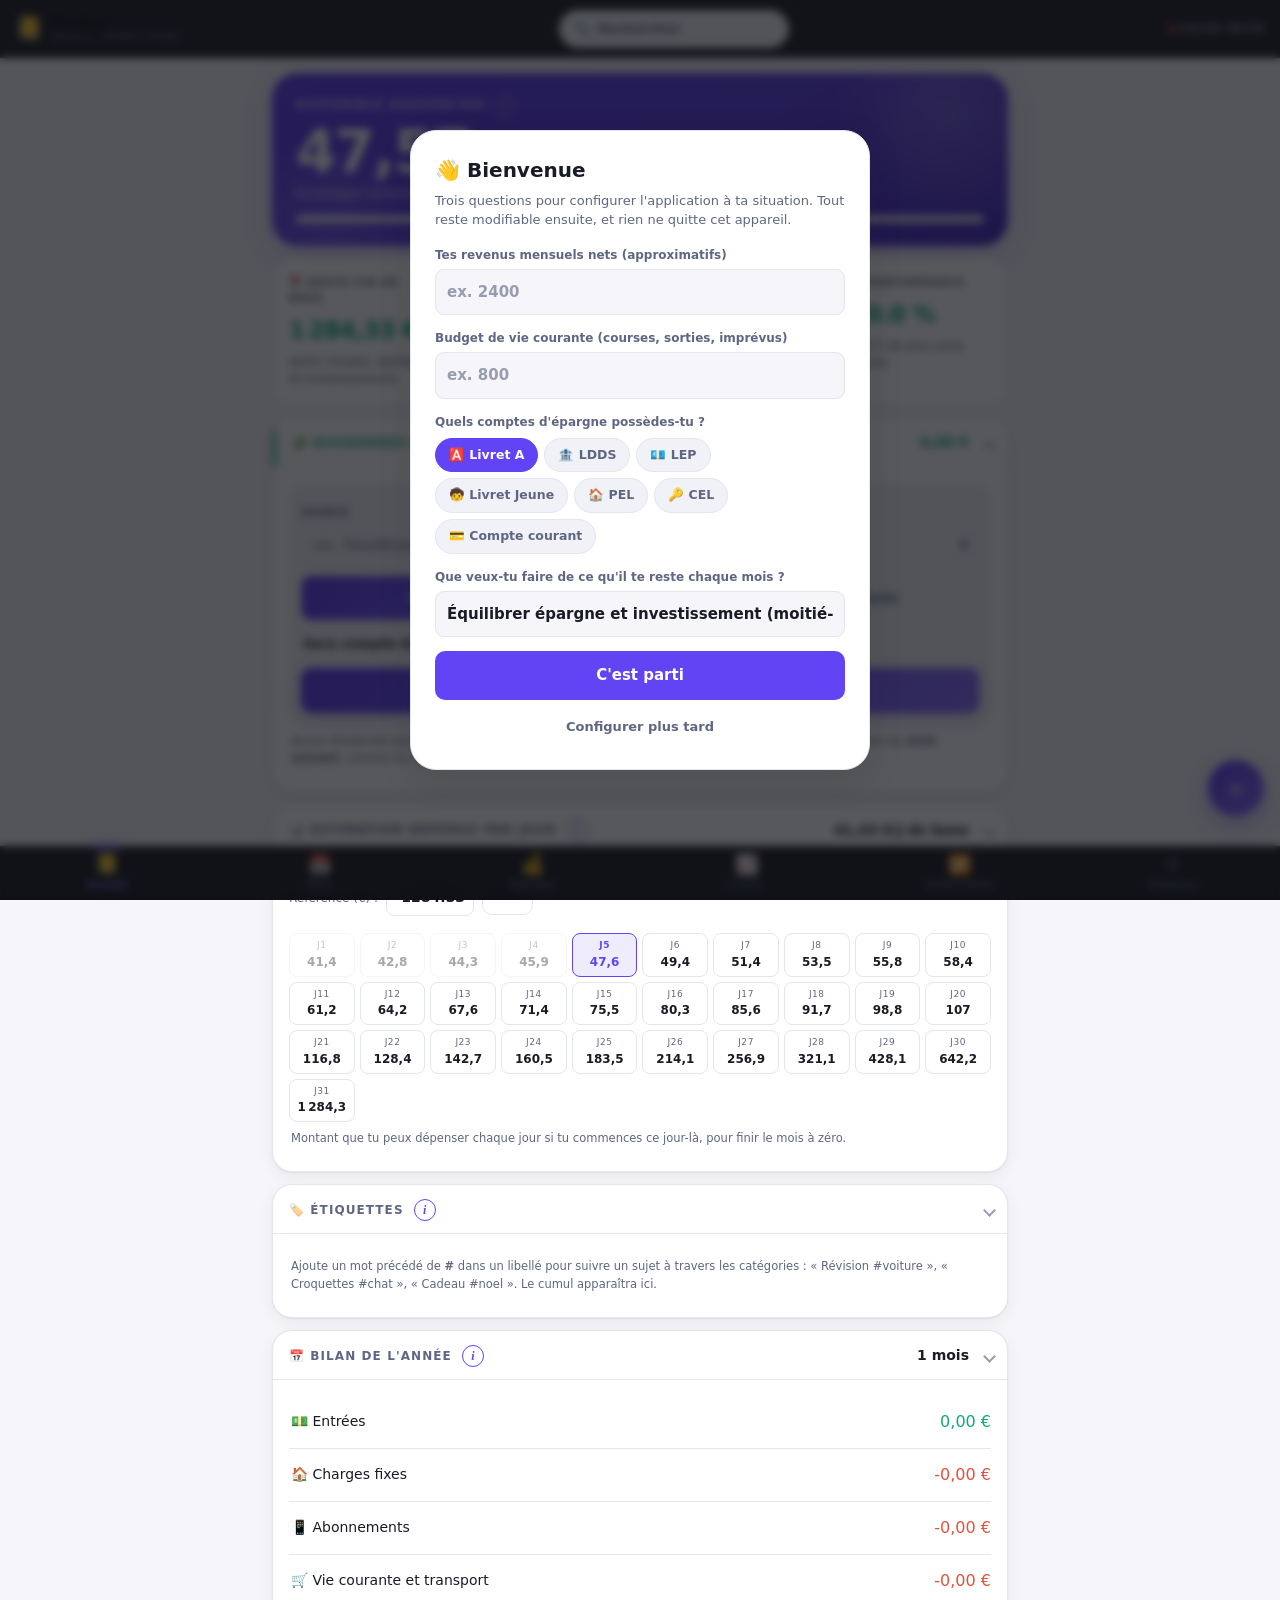
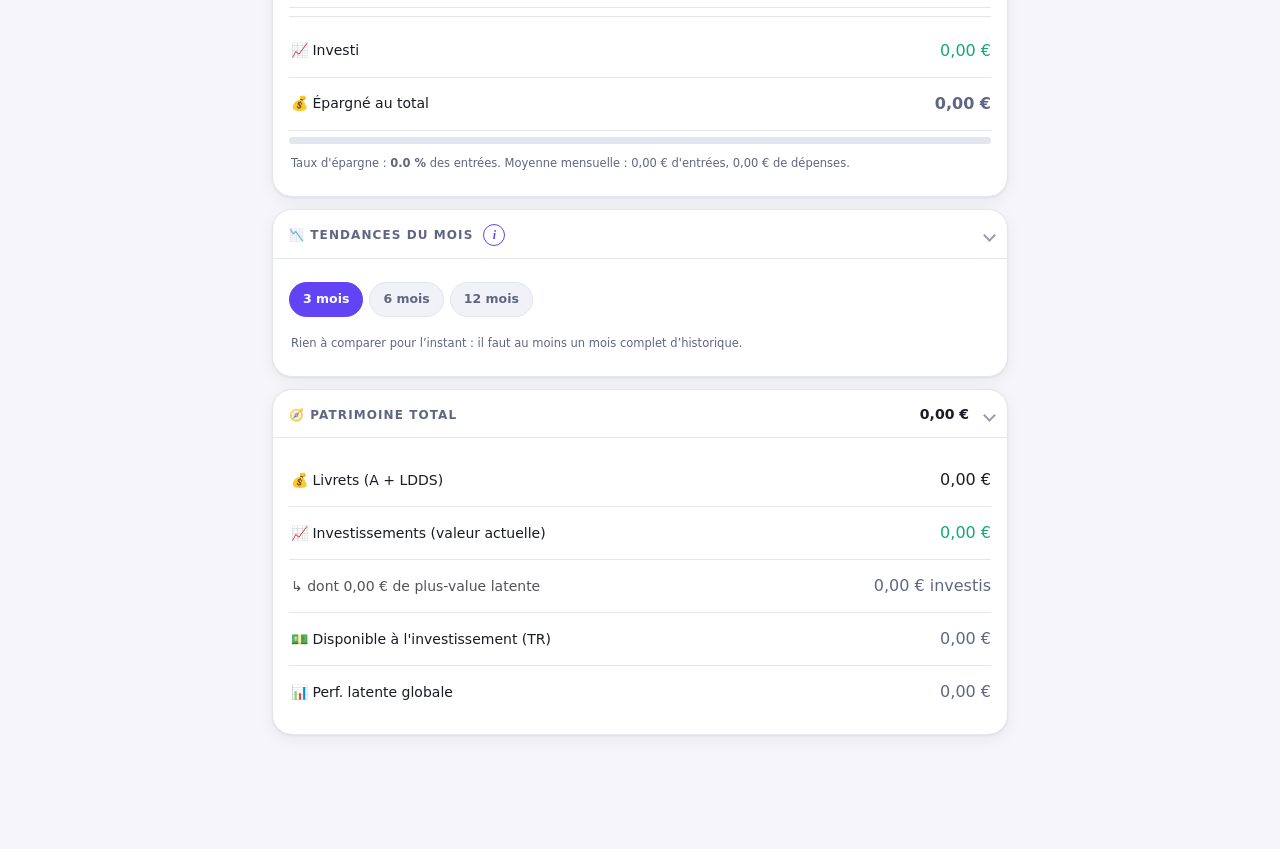
==== commit fe94a5b0: "Add files via upload" ====
--- a/index.html
+++ b/index.html
@@ -3,7 +3,7 @@
 <head>
 <meta charset="UTF-8">
 <meta name="viewport" content="width=device-width, initial-scale=1.0, viewport-fit=cover">
-<meta name="theme-color" content="#1E2430">
+<meta name="theme-color" content="#0F1117">
 <link rel="manifest" href="manifest.webmanifest">
 <link rel="apple-touch-icon" href="icon-192.png">
 <meta name="apple-mobile-web-app-capable" content="yes">
@@ -12,71 +12,75 @@
 <meta name="mobile-web-app-capable" content="yes">
 <title>📒 Mon Budget Personnel v4</title>
 <style>
+/* ===== Jetons — thème « Néo » (sombre par défaut) =====
+   Source unique de vérité : couleurs, espacements, rayons, ombres, mouvement. */
 :root{
-  --papier:#F6F5F0; --carte:#FFFFFF; --encre:#1E2430; --encre2:#5A6072;
-  --laiton:#B08D3E; --laiton-clair:#E6C882;
-  --vert:#2E7D5B; --vert-fond:#EAF4EF; --rouge:#C0392B; --rouge-fond:#FAEDEB;
-  --trait:#E4E1D8; --ombre:0 1px 3px rgba(30,36,48,.08);
-  --entete:#1E2430; --entete-texte:#F6F5F0; --tete:#FBF9F2; --papier2:#FBF9F2;
-}
-/* 🌙 Sombre */
-[data-theme="sombre"]{
-  --papier:#13161D; --carte:#1C212C; --encre:#E9E5D9; --encre2:#9BA1AF;
-  --laiton:#C9A55C; --laiton-clair:#8A6D1F;
-  --vert:#63BE93; --vert-fond:#1C2B24; --rouge:#E07862; --rouge-fond:#33201C;
-  --trait:#2E3542; --ombre:0 1px 3px rgba(0,0,0,.4);
-  --entete:#0D1016; --entete-texte:#E9E5D9; --tete:#232936; --papier2:#232936;
-}
-/* 🌲 Forêt (clair, accents verts) */
-[data-theme="foret"]{
-  --papier:#F1F5EE; --carte:#FBFDF9; --encre:#1F2E22; --encre2:#5C6E5F;
-  --laiton:#3E7D5B; --laiton-clair:#A7CDB8;
-  --vert:#2E7D5B; --vert-fond:#E6F2EA; --rouge:#B5543B; --rouge-fond:#F8ECE7;
-  --trait:#DCE4D8; --ombre:0 1px 3px rgba(31,46,34,.08);
-  --entete:#1F3527; --entete-texte:#EFF5EE; --tete:#F4F8F1; --papier2:#F4F8F1;
-}
-/* 🌌 Minuit (sombre, bleu nuit et or) */
-[data-theme="minuit"]{
-  --papier:#0E1424; --carte:#171F33; --encre:#E8E9F2; --encre2:#98A0BC;
-  --laiton:#D8B45E; --laiton-clair:#8A701F;
-  --vert:#5EC6A0; --vert-fond:#15302A; --rouge:#E8826B; --rouge-fond:#39221D;
-  --trait:#26304A; --ombre:0 1px 3px rgba(0,0,0,.5);
-  --entete:#080D1A; --entete-texte:#E8E9F2; --tete:#1E2740; --papier2:#1E2740;
-}
+  --papier:#0F1117; --carte:#191C25; --carte2:#212533;
+  --encre:#F2F3F7; --encre2:#9AA0B4; --trait:#2A2F3D;
+  --violet:#7C5CFF; --violet-clair:#A78BFF; --violet-sourd:rgba(124,92,255,.14);
+  --corail:#FF6B5A; --corail-sourd:rgba(255,107,90,.13);
+  --menthe:#2FD9A0; --menthe-sourd:rgba(47,217,160,.13);
+  --ambre:#FFB84D;  --ambre-sourd:rgba(255,184,77,.14);
+  /* alias hérités : le code existant continue de fonctionner */
+  --laiton:var(--violet); --laiton-clair:var(--violet-clair);
+  --vert:var(--menthe); --vert-fond:var(--menthe-sourd);
+  --rouge:var(--corail); --rouge-fond:var(--corail-sourd);
+  --entete:#12141C; --entete-texte:#F2F3F7; --tete:#1E2230; --papier2:#1E2230;
+  --esp-1:4px; --esp-2:8px; --esp-3:12px; --esp-4:16px; --esp-5:24px; --esp-6:32px;
+  --r-s:10px; --r-m:16px; --r-l:20px; --r-xl:26px; --r-rond:999px;
+  --ombre:0 1px 2px rgba(0,0,0,.3), 0 4px 16px rgba(0,0,0,.22);
+  --ombre-forte:0 8px 30px rgba(0,0,0,.38);
+  --lueur:0 0 0 1px rgba(124,92,255,.35), 0 8px 28px rgba(124,92,255,.22);
+  --duree:.22s; --courbe:cubic-bezier(.22,.9,.28,1);
+}
+/* ===== Variante claire du même thème ===== */
+[data-theme="clair"]{
+  --papier:#F5F5FA; --carte:#FFFFFF; --carte2:#F1F2F8;
+  --encre:#191C25; --encre2:#5F6683; --trait:#E3E5EF;
+  --violet:#6344F5; --violet-clair:#8B72FF; --violet-sourd:rgba(99,68,245,.10);
+  --corail:#E5503F; --corail-sourd:rgba(229,80,63,.10);
+  --menthe:#0FA97A; --menthe-sourd:rgba(15,169,122,.10);
+  --ambre:#C98A16; --ambre-sourd:rgba(201,138,22,.12);
+  --entete:#FFFFFF; --entete-texte:#191C25; --tete:#F7F8FC; --papier2:#F7F8FC;
+  --ombre:0 1px 2px rgba(25,28,37,.05), 0 4px 16px rgba(25,28,37,.06);
+  --ombre-forte:0 10px 34px rgba(25,28,37,.12);
+  --lueur:0 0 0 1px rgba(99,68,245,.25), 0 8px 24px rgba(99,68,245,.14);
+}
+
 /* Ajustements des fonds clairs codés en dur sur les thèmes sombres */
-[data-theme="sombre"] .chip, [data-theme="minuit"] .chip{background:rgba(255,255,255,.06);color:var(--encre2);border-color:var(--trait)}
-[data-theme="sombre"] .chip .chip-x, [data-theme="minuit"] .chip .chip-x{background:rgba(255,255,255,.12);color:var(--encre2)}
-[data-theme="sombre"] details.etaler, [data-theme="minuit"] details.etaler,
-[data-theme="sombre"] .rep, [data-theme="minuit"] .rep{background:rgba(201,165,92,.08)}
-[data-theme="sombre"] .saisie-rapide input, [data-theme="minuit"] .saisie-rapide input{background:rgba(255,255,255,.05) !important;color:var(--encre)}
-[data-theme="sombre"] td.px-ancien, [data-theme="minuit"] td.px-ancien{background:rgba(201,165,92,.14)}
-[data-theme="sombre"] td.px-ancien input, [data-theme="minuit"] td.px-ancien input{color:var(--laiton)}
-[data-theme="sombre"] td.px-manuel, [data-theme="minuit"] td.px-manuel{background:rgba(99,190,147,.10)}
-[data-theme="sombre"] td.px-fige, [data-theme="minuit"] td.px-fige{background:rgba(255,255,255,.04)}
-[data-theme="sombre"] td.px-fige input, [data-theme="minuit"] td.px-fige input{color:var(--encre2)}
-[data-theme="sombre"] .barre-tri select, [data-theme="minuit"] .barre-tri select{background:rgba(255,255,255,.05)}
-[data-theme="sombre"] .legende-prix .lp, [data-theme="minuit"] .legende-prix .lp{background:rgba(255,255,255,.07)}
-[data-theme="sombre"] .chlog b, [data-theme="minuit"] .chlog b{color:var(--encre)}
 
 *{box-sizing:border-box;margin:0;padding:0}
 html{-webkit-text-size-adjust:100%}
-body{font-family:system-ui,-apple-system,"Segoe UI",Roboto,sans-serif;background:var(--papier);color:var(--encre);
-  font-variant-numeric:tabular-nums;padding-bottom:calc(64px + env(safe-area-inset-bottom))}
+body{background:var(--papier);color:var(--encre);font-family:-apple-system,BlinkMacSystemFont,"SF Pro Text","Segoe UI",Roboto,system-ui,sans-serif;
+  -webkit-font-smoothing:antialiased;font-variant-numeric:tabular-nums;line-height:1.5;
+  padding:0 0 calc(78px + env(safe-area-inset-bottom));min-height:100vh}
 button{font:inherit;cursor:pointer;border:none;background:none;color:inherit;-webkit-tap-highlight-color:transparent}
 input,select{font:inherit;color:inherit}
 h1,h2,h3{font-weight:700}
 
 /* ===== En-tête ===== */
-header{background:var(--entete);color:var(--entete-texte);padding:calc(10px + env(safe-area-inset-top)) 16px 10px;
-  position:sticky;top:0;z-index:20;display:flex;align-items:center;gap:10px}
+header{background:rgba(18,20,28,.9);backdrop-filter:blur(18px);-webkit-backdrop-filter:blur(18px);
+  color:var(--entete-texte);padding:calc(env(safe-area-inset-top) + 10px) var(--esp-4) 10px;
+  display:flex;align-items:center;gap:var(--esp-3);position:sticky;top:0;z-index:25;
+  border-bottom:1px solid var(--trait);transition:padding var(--duree) var(--courbe)}
+header.compact{padding-top:calc(env(safe-area-inset-top) + 4px);padding-bottom:5px}
 header .titre{font-size:15px;letter-spacing:.08em;text-transform:uppercase;font-weight:700}
 header .titre small{display:block;font-size:10px;letter-spacing:.18em;color:var(--laiton-clair);font-weight:600}
 header .statut{margin-left:auto;font-size:10px;letter-spacing:.1em;color:#9AA1B4;text-transform:uppercase}
 
 /* ===== Navigation basse ===== */
-nav{position:fixed;bottom:0;left:0;right:0;background:var(--entete);display:flex;z-index:30;
-  padding-bottom:env(safe-area-inset-bottom);box-shadow:0 -2px 8px rgba(0,0,0,.18)}
-nav button{flex:1;padding:8px 2px 7px;color:#8A90A3;font-size:10px;display:flex;flex-direction:column;align-items:center;gap:2px;letter-spacing:.02em}
+nav{position:fixed;bottom:0;left:0;right:0;background:rgba(18,20,28,.92);backdrop-filter:blur(18px);
+  -webkit-backdrop-filter:blur(18px);border-top:1px solid var(--trait);display:flex;z-index:30;
+  padding-bottom:env(safe-area-inset-bottom)}
+nav button{flex:1;padding:9px 2px 8px;color:var(--encre2);font-size:10px;font-weight:700;
+  display:flex;flex-direction:column;align-items:center;gap:3px;background:none;position:relative;
+  transition:color var(--duree) var(--courbe)}
+nav button .ico{font-size:19px;transition:transform var(--duree) var(--courbe)}
+nav button.actif{color:var(--violet)}
+nav button.actif .ico{transform:translateY(-2px) scale(1.08)}
+nav button.actif::before{content:'';position:absolute;top:0;left:50%;transform:translateX(-50%);
+  width:26px;height:3px;border-radius:0 0 3px 3px;background:var(--violet);
+  box-shadow:0 0 12px var(--violet)}
 nav button .ico{font-size:19px;line-height:1}
 nav button.actif{color:var(--laiton-clair)}
 nav button.actif .ico{transform:translateY(-1px)}
@@ -87,9 +91,15 @@
 @keyframes app{from{opacity:0;transform:translateY(4px)}to{opacity:1;transform:none}}
 
 /* ===== Cartes ===== */
-.carte{background:var(--carte);border:1px solid var(--trait);border-radius:12px;box-shadow:var(--ombre);margin-bottom:12px;overflow:hidden}
-.carte>.tete{display:flex;align-items:baseline;gap:8px;padding:10px 14px;border-bottom:1px solid var(--trait);
-  background:var(--tete);cursor:pointer;-webkit-tap-highlight-color:transparent;position:relative;padding-right:32px}
+.carte{background:var(--carte);border-radius:var(--r-l);box-shadow:var(--ombre);margin-bottom:var(--esp-3);
+  overflow:hidden;border:1px solid var(--trait);
+  transition:transform var(--duree) var(--courbe), box-shadow var(--duree) var(--courbe)}
+.carte:hover{transform:translateY(-1px);box-shadow:var(--ombre-forte)}
+.carte>.tete{display:flex;align-items:center;gap:var(--esp-2);padding:14px var(--esp-4) 12px;
+  background:transparent;border-bottom:1px solid var(--trait);cursor:pointer;
+  -webkit-tap-highlight-color:transparent;position:relative;padding-right:38px;
+  transition:background var(--duree) var(--courbe)}
+.carte>.tete:active{background:var(--carte2)}
 .carte>.tete::after{content:'';position:absolute;right:13px;top:calc(50% - 3px);width:7px;height:7px;
   border-right:2px solid var(--encre2);border-bottom:2px solid var(--encre2);
   transform:rotate(45deg);transition:transform .18s ease;opacity:.65}
@@ -97,53 +107,52 @@
 .carte.replie>.tete{border-bottom:none}
 .carte.replie>.corps{display:none}
 .carte.replie{margin-bottom:8px}
-.carte>.tete h3{font-size:12px;letter-spacing:.1em;text-transform:uppercase;color:var(--encre2)}
+.carte>.tete h3{font-size:12px;font-weight:800;letter-spacing:.09em;text-transform:uppercase;color:var(--encre2)}
 .carte>.tete .tot{margin-left:auto;font-weight:700;font-size:14px}
-.carte .corps{padding:8px 14px 12px}
+.carte .corps{padding:var(--esp-4)}
 .pos{color:var(--vert)} .neg{color:var(--rouge)} .neutre{color:var(--encre2)}
 
 /* ===== Héro : reste du jour ===== */
-.hero{background:var(--entete);color:var(--entete-texte);border-radius:14px;padding:18px 16px 16px;margin-bottom:14px;position:relative;overflow:hidden}
-.hero::after{content:"";position:absolute;right:-40px;top:-40px;width:160px;height:160px;border-radius:50%;
-  border:2px solid rgba(230,200,130,.25);pointer-events:none}
-.hero::before{content:"";position:absolute;right:-25px;top:-25px;width:130px;height:130px;border-radius:50%;
-  border:1px solid rgba(230,200,130,.18);pointer-events:none}
+
+
 .hero .eti{font-size:10px;letter-spacing:.2em;text-transform:uppercase;color:var(--laiton-clair)}
 .hero .gros{font-size:44px;font-weight:800;line-height:1.1;margin:2px 0}
-.hero .gros small{font-size:18px;font-weight:600;color:#B7BCCB}
-.hero .sous{font-size:12px;color:#9AA1B4}
+.hero .gros small{font-size:19px;font-weight:600;opacity:.85}
+.hero .sous{font-size:12.5px;color:rgba(255,255,255,.85)}
 .hero .jauge{height:6px;background:rgba(255,255,255,.12);border-radius:3px;margin-top:12px;overflow:hidden}
 .hero .jauge>div{height:100%;background:linear-gradient(90deg,var(--laiton),var(--laiton-clair));border-radius:3px;transition:width .4s ease}
 
 /* ===== Grille indicateurs ===== */
-.kpis{display:grid;grid-template-columns:1fr 1fr;gap:8px;margin-bottom:12px}
 .kpi{background:var(--carte);border:1px solid var(--trait);border-radius:10px;padding:10px 12px}
 .kpi .eti{font-size:10px;letter-spacing:.1em;text-transform:uppercase;color:var(--encre2)}
 .kpi .val{font-size:17px;font-weight:700;margin-top:2px}
 
 /* ===== Lignes éditables ===== */
-.ligne{display:flex;align-items:center;gap:6px;padding:5px 0;border-bottom:1px dashed var(--trait)}
+.ligne{display:flex;align-items:center;gap:var(--esp-2);padding:9px 0;border-bottom:1px solid var(--trait)}
 .ligne:last-child{border-bottom:none}
-.ligne input.lab{flex:1;min-width:0;border:none;background:transparent;padding:4px 2px;font-size:14px}
+.ligne:last-child{border-bottom:none}
+.ligne input.lab, .ligne span.lab{flex:1;min-width:0;border:none;background:transparent;
+  padding:4px 2px;font-size:14px;color:var(--encre)}
+/* un intitulé n'est pas un champ : il s'affiche en texte, aligné comme les autres */
+.ligne span.lab{display:flex;align-items:center;min-height:34px;line-height:1.35}
 .ligne input.mnt{width:88px;border:none;background:transparent;text-align:right;padding:4px 2px;font-size:14px;font-weight:600}
-.ligne input:focus{outline:none;background:#FBF7EC;border-radius:6px}
+.ligne input:focus{background:var(--carte2);border-color:var(--violet);box-shadow:0 0 0 3px var(--violet-sourd)}
 .ligne .pointe{width:26px;height:26px;min-height:26px;border-radius:50%;background:none;
   color:var(--trait);font-size:13px;font-weight:800;flex:none;border:1px solid var(--trait)}
 .ligne .pointe.ok{color:var(--vert);border-color:var(--vert);background:var(--vert-fond)}
-.ligne .sup{color:#C8C4B8;font-size:15px;padding:2px 4px;flex:none}
+.ligne .sup{width:26px;height:26px;min-height:26px;border-radius:var(--r-s);background:transparent;
+  color:var(--encre2);font-size:13px;flex:none;transition:background var(--duree) var(--courbe), color var(--duree) var(--courbe)}
+.ligne .sup:hover{background:var(--corail-sourd);color:var(--corail)}
 .ligne .sup:active{color:var(--rouge)}
-.ajout{width:100%;padding:7px;margin-top:6px;border:1px dashed var(--laiton);border-radius:8px;color:var(--laiton);
-  font-size:12px;letter-spacing:.08em;text-transform:uppercase;font-weight:600;background:#FDFAF2}
+.ajout{width:100%;padding:11px;border:1px dashed var(--trait);border-radius:var(--r-s);
+  background:transparent;color:var(--encre2);font-weight:700;font-size:13px;margin-top:var(--esp-2);
+  transition:border-color var(--duree) var(--courbe), color var(--duree) var(--courbe), background var(--duree) var(--courbe)}
+.ajout:hover{border-color:var(--violet);color:var(--violet);background:var(--violet-sourd)}
 
 /* ===== Sélecteur de mois ===== */
-.selmois{display:flex;align-items:center;gap:8px;margin-bottom:12px}
-.selmois select{flex:1;padding:9px 12px;border:1px solid var(--trait);border-radius:10px;background:var(--carte);font-weight:700;font-size:15px}
-.selmois button{padding:9px 13px;border:1px solid var(--trait);border-radius:10px;background:var(--carte);font-weight:700}
 
 /* ===== Bilan mensuel bandeau ===== */
-.bilan5{display:grid;grid-template-columns:repeat(5,1fr);background:var(--entete);color:var(--entete-texte);border-radius:12px;
-  padding:10px 6px;margin-bottom:12px;text-align:center;gap:2px}
-.bilan5 .eti{font-size:8.5px;letter-spacing:.06em;text-transform:uppercase;color:#9AA1B4;display:block}
+
 .bilan5 .val{font-size:13px;font-weight:700;display:block;margin-top:2px}
 .bilan5 .val.or{color:var(--laiton-clair)}
 
@@ -165,25 +174,35 @@
 td.px-manuel input{color:var(--vert)}
 .legende-prix{display:flex;flex-wrap:wrap;gap:6px;margin:8px 0 2px}
 .legende-prix .lp{font-size:10.5px;padding:3px 9px;border-radius:99px;font-weight:700;letter-spacing:.02em}
-.legende-prix .px-ancien{background:#FDF3E3;color:#8A6D1F}
-.legende-prix .px-manuel{background:#EFF6F2;color:var(--vert)}
-.legende-prix .px-auto{background:#F1F1EC;color:var(--encre2)}
-.legende-prix .px-fige{background:#ECEEF4;color:#4A5570}
+.legende-prix .px-ancien{background:var(--ambre-sourd);color:var(--ambre)}
+.legende-prix .px-manuel{background:var(--menthe-sourd);color:var(--menthe)}
+.legende-prix .px-auto{background:var(--carte2);color:var(--encre2)}
+.legende-prix .px-fige{background:var(--carte2);color:var(--encre2);font-style:italic}
 td.px-fige{background:#F4F5F8}
 td.px-fige input{color:#4A5570;font-style:italic}
 .barre-tri{display:flex;align-items:center;gap:7px;padding:2px 0 8px;font-size:11px;color:var(--encre2)}
-.barre-tri label{letter-spacing:.08em;text-transform:uppercase;font-weight:600}
+.barre-tri label, .eti-groupe{letter-spacing:.08em;text-transform:uppercase;font-weight:700;font-size:11px;color:var(--encre2)}
+.ind-aide{display:inline-flex;align-items:center;justify-content:center;width:15px;height:15px;
+  border-radius:50%;border:1px solid var(--violet);color:var(--violet);font-size:9.5px;font-weight:800;
+  vertical-align:1px;margin-left:5px}
 .barre-tri select{border:1px solid var(--trait);border-radius:8px;padding:6px 8px;background:var(--carte);font-size:12px;font-weight:600;flex:1;min-width:0}
 .barre-tri .cpt{margin-left:auto;white-space:nowrap}
 .sel-cat{border:none;border-radius:99px;padding:3px 8px;font-size:10px;font-weight:700;letter-spacing:.04em;
   width:auto;max-width:100%;-webkit-appearance:none;appearance:none;text-align:left}
-/* fonds pastel clairs → encre foncée assortie, identique sur tous les thèmes */
-.p-actions{background:#C6EFCE;color:#14532D}.p-etfs{background:#BDD7EE;color:#1E3A5F}.p-pe{background:#E2D5F1;color:#4C2A6E}
-.p-cryptos{background:#FFE699;color:#6B4E00}.p-metaux{background:#F8CBAD;color:#7A3E12}.p-obligations{background:#DCDCE4;color:#3A3F52}
-
-.btn{display:inline-flex;align-items:center;gap:6px;padding:10px 16px;border-radius:10px;background:var(--entete);color:var(--entete-texte);
-  font-weight:700;font-size:13px;letter-spacing:.04em}
-.btn.or{background:var(--laiton);color:#fff}
+/* Pastilles de catégorie : fond sourd et texte coloré, lisible sur les deux thèmes */
+.p-actions{background:rgba(124,92,255,.16);color:#A78BFF}
+.p-etfs{background:rgba(77,163,255,.16);color:#7DBEFF}
+.p-metaux{background:rgba(255,184,77,.16);color:#FFC97A}
+.p-pe{background:rgba(199,125,255,.16);color:#D9A6FF}
+.p-obligations{background:rgba(107,115,148,.2);color:#A2A9C4}
+.p-cryptos{background:rgba(255,159,67,.16);color:#FFBB7A}
+
+.btn{display:inline-flex;align-items:center;justify-content:center;gap:7px;padding:12px 18px;
+  border-radius:var(--r-s);background:var(--carte2);color:var(--encre);font-weight:700;font-size:14px;
+  transition:transform .14s var(--courbe), background var(--duree) var(--courbe), box-shadow var(--duree) var(--courbe)}
+.btn:active{transform:scale(.97)}
+.btn.or{background:linear-gradient(135deg,var(--violet),var(--violet-clair));color:#fff;box-shadow:var(--lueur)}
+.btn.or:active{filter:brightness(1.06)}
 .btn.ligne2{width:100%;justify-content:center;margin-top:8px}
 .btn.discret{background:var(--carte);color:var(--encre);border:1px solid var(--trait)}
 
@@ -199,11 +218,8 @@
 .grille-jours{display:grid;grid-template-columns:repeat(auto-fill,minmax(64px,1fr));gap:5px}
 .jour{border:1px solid var(--trait);border-radius:8px;padding:5px 4px;text-align:center;background:var(--carte)}
 .jour.passe{opacity:.38}
-.jour.auj{border-color:var(--laiton);background:#FDF8EC;box-shadow:0 0 0 1px var(--laiton)}
-.jour.auj .n, .jour.auj .v{color:#8A6D1F}
-[data-theme="sombre"] .jour.auj, [data-theme="minuit"] .jour.auj{background:rgba(201,165,92,.16)}
-[data-theme="sombre"] .jour.auj .n, [data-theme="minuit"] .jour.auj .n,
-[data-theme="sombre"] .jour.auj .v, [data-theme="minuit"] .jour.auj .v{color:var(--laiton)}
+.jour.auj{background:var(--violet-sourd);border-color:var(--violet)}
+.jour.auj .n, .jour.auj .v{color:var(--violet);font-weight:800}
 .jour .n{font-size:9px;color:var(--encre2);letter-spacing:.06em}
 .jour .v{font-size:12px;font-weight:700}
 
@@ -221,53 +237,48 @@
 @media (min-width:700px){ .kpis{grid-template-columns:repeat(4,1fr)} }
 /* ===== Saisie rapide & puces de suggestion ===== */
 .saisie-rapide{display:flex;gap:6px;align-items:center;margin-bottom:4px}
-.saisie-rapide input{border:1px solid var(--trait);border-radius:9px;padding:9px 10px;font-size:14px;background:var(--carte)}
+.saisie-rapide input{border:1px solid var(--trait);border-radius:var(--r-s);padding:12px var(--esp-3);
+  font-size:15px;background:var(--carte2);color:var(--encre);
+  transition:border-color var(--duree) var(--courbe), box-shadow var(--duree) var(--courbe)}
+.saisie-rapide input:focus{outline:none;border-color:var(--violet);box-shadow:0 0 0 3px var(--violet-sourd)}
 .saisie-rapide .sl{flex:1;min-width:0}
 .saisie-rapide .sm{width:86px;text-align:right;font-weight:600}
 .saisie-rapide button{flex:none;padding:9px 14px}
 .sel-rapide{width:100%;margin-top:6px;border:1px solid var(--trait);border-radius:9px;padding:9px 10px;
   background:var(--carte);color:var(--encre);font-weight:600;font-size:13px}
-/* Sous-cartes rattachées à leur carte parente (plans Trade Republic) */
+/* Sous-cartes rattachées à leur carte parente (plans du compte-titres) */
 .sous-cartes{margin:6px -14px -12px;padding:8px 10px 4px;background:rgba(176,141,62,.05);
   border-top:1px solid var(--trait)}
 .sous-cartes .carte{margin-bottom:6px;box-shadow:none;border:1px solid var(--trait)}
 /* Formulaire d'opération et journal */
-.op-grille{display:flex;flex-direction:column;gap:8px}
-.op-sens{display:grid;grid-template-columns:1fr 1fr;gap:6px}
-.op-choix{border:1px solid var(--trait);border-radius:10px;padding:11px;font-weight:700;font-size:14px;
-  background:var(--carte);color:var(--encre2)}
-.op-choix.actif{background:var(--laiton);color:#fff;border-color:var(--laiton)}
-.op-grille select, .op-grille input{border:1px solid var(--trait);border-radius:9px;padding:10px;
-  background:var(--carte);color:var(--encre);font-size:14px;font-weight:600;width:100%}
-.op-ligne{display:grid;grid-template-columns:1fr 1fr;gap:6px}
-.op-ligne #op-date{grid-column:1/3}
-.op-item{display:flex;align-items:center;gap:10px;padding:9px 2px;border-bottom:1px dashed var(--trait)}
-.op-badge{width:30px;height:30px;border-radius:9px;display:flex;align-items:center;justify-content:center;
-  font-size:14px;flex:none}
-.op-badge.achat{background:var(--rouge-fond)} .op-badge.vente{background:var(--vert-fond)}
-.op-txt{flex:1;min-width:0}
-.op-nom{font-weight:700;font-size:13.5px;color:var(--encre);overflow:hidden;text-overflow:ellipsis;white-space:nowrap}
-.op-meta{font-size:11px;color:var(--encre2)}
-.op-mt{font-weight:700;font-size:13.5px;white-space:nowrap}
+.op-choix.actif{background:var(--laiton);color:#fff;border-color:var(--laiton)} .op-badge.vente{background:var(--vert-fond)}
 .separateur{height:1px;background:var(--trait);margin:8px 0}
 .transfert{display:grid;grid-template-columns:1fr;gap:2px}
-.tr-bloc{border:1px solid var(--trait);border-radius:11px;padding:8px 10px;background:var(--carte)}
-.tr-bloc.sortant{border-left:4px solid var(--rouge)}
-.tr-bloc.entrant{border-left:4px solid var(--vert)}
+.tr-bloc{border:1px solid var(--trait);border-radius:var(--r-m);padding:11px var(--esp-3);
+  background:var(--carte2);position:relative;overflow:hidden;
+  transition:border-color var(--duree) var(--courbe)}
+.tr-bloc::before{content:'';position:absolute;left:0;top:0;bottom:0;width:3px}
+.tr-bloc.sortant::before{background:var(--corail)}
+.tr-bloc.entrant::before{background:var(--menthe)}
 .tr-eti{display:block;font-size:10.5px;letter-spacing:.08em;text-transform:uppercase;font-weight:700;
   color:var(--encre2);margin-bottom:4px}
-.tr-bloc.sortant .tr-eti{color:var(--rouge)}
-.tr-bloc.entrant .tr-eti{color:var(--vert)}
+.tr-bloc.sortant .tr-eti{color:var(--corail)}
+.tr-bloc.entrant .tr-eti{color:var(--menthe)}
 .transfert select{border:none;background:none;font-weight:700;font-size:14px;width:100%;color:var(--encre);padding:2px 0}
-.tr-milieu{display:flex;align-items:center;gap:10px;padding:3px 12px}
-.tr-fleche{color:var(--laiton);font-size:17px;font-weight:800;line-height:1}
-#tr-inverser{font-size:11px;font-weight:700;color:var(--laiton);background:none;padding:4px 8px;
-  border:1px solid var(--laiton);border-radius:99px;min-height:0}
+.tr-milieu{display:flex;align-items:center;justify-content:center;gap:var(--esp-3);padding:5px 0}
+.tr-fleche{width:30px;height:30px;border-radius:50%;background:var(--violet-sourd);color:var(--violet);
+  display:flex;align-items:center;justify-content:center;font-size:15px;font-weight:800;
+  animation:respire 2.4s ease-in-out infinite}
+@keyframes respire{0%,100%{transform:translateY(0)}50%{transform:translateY(3px)}}
+#tr-inverser{font-size:11.5px;font-weight:700;color:var(--violet);background:var(--violet-sourd);
+  padding:6px 12px;border:none;border-radius:var(--r-rond);min-height:0;
+  transition:transform .14s var(--courbe)}
+#tr-inverser:active{transform:scale(.94) rotate(180deg)}
 .tr-apercu{margin-top:8px}
-.tr-ligne{display:flex;justify-content:space-between;align-items:baseline;gap:10px;padding:6px 10px;
-  border-radius:8px;font-size:13px;margin-bottom:4px}
-.tr-ligne.sortant{background:var(--rouge-fond)}
-.tr-ligne.entrant{background:var(--vert-fond)}
+.tr-ligne{display:flex;justify-content:space-between;align-items:center;gap:var(--esp-3);
+  padding:9px var(--esp-3);border-radius:var(--r-s);font-size:13px;margin-bottom:5px}
+.tr-ligne.sortant{background:var(--corail-sourd)}
+.tr-ligne.entrant{background:var(--menthe-sourd)}
 .tr-ligne .tr-nom{font-weight:600;color:var(--encre)}
 .tr-ligne .tr-val{font-weight:700;white-space:nowrap;color:var(--encre2)}
 .tr-ligne .tr-hors{font-size:11px;color:var(--encre2);font-style:italic}
@@ -282,14 +293,17 @@
 .bascule input:checked{background:var(--laiton)}
 .bascule input:checked::after{transform:translateX(18px)}
 .jauge{height:7px;border-radius:99px;background:var(--trait);overflow:hidden}
-.jauge-barre{height:100%;background:linear-gradient(90deg,var(--laiton),var(--laiton-clair));border-radius:99px}
-.jauge-barre.pleine{background:linear-gradient(90deg,var(--vert),#7FC5A3)}
-.jauge-barre.depasse{background:linear-gradient(90deg,var(--rouge),#E08A78)}
+.jauge-barre{height:100%;background:linear-gradient(90deg,var(--violet),var(--violet-clair));border-radius:var(--r-rond)}
+.jauge-barre.pleine{background:linear-gradient(90deg,var(--menthe),#6FE8BE)}
+.jauge-barre.depasse{background:linear-gradient(90deg,var(--corail),#FF9A8C)}
 .chips{display:flex;flex-wrap:wrap;gap:6px;margin-top:7px}
-.chip{font-size:12px;padding:5px 11px;border:1px solid var(--trait);border-radius:99px;background:#FBFAF6;color:var(--encre2);font-weight:600}
+.chip{font-size:12.5px;padding:7px 13px;border:1px solid var(--trait);border-radius:var(--r-rond);
+  background:var(--carte2);color:var(--encre2);font-weight:600;
+  transition:transform .14s var(--courbe), background var(--duree) var(--courbe), color var(--duree) var(--courbe)}
+.chip:active{transform:scale(.95);background:var(--violet-sourd)}
+.chip:hover{background:var(--violet-sourd);color:var(--violet);border-color:var(--violet)}
 .chip:active{background:#FDF8EC;border-color:var(--laiton);color:var(--laiton)}
-.chip .chip-x{display:inline-flex;align-items:center;justify-content:center;margin-left:7px;
-  width:17px;height:17px;border-radius:50%;background:#EAE7DE;color:var(--encre2);font-size:10px;font-weight:800}
+.chip .chip-x{opacity:.5;margin-left:5px;font-weight:800}
 .chip .chip-x:active{background:var(--rouge);color:#fff}
 
 /* ===== Changelog ===== */
@@ -298,27 +312,363 @@
 .chlog .vers{display:flex;gap:8px;align-items:baseline;margin-top:8px}
 .chlog .vers .v{font-weight:800;color:var(--laiton);letter-spacing:.04em;flex:none}
 
+
+/* ===== Tuiles de chiffre clé ===== */
+.tuile{background:var(--carte);border:1px solid var(--trait);border-radius:var(--r-l);padding:var(--esp-4);
+  display:flex;flex-direction:column;gap:6px;position:relative;overflow:hidden;
+  transition:transform var(--duree) var(--courbe), box-shadow var(--duree) var(--courbe)}
+.tuile:hover{transform:translateY(-2px);box-shadow:var(--ombre-forte)}
+.tuile .eti{font-size:10.5px;font-weight:800;letter-spacing:.09em;text-transform:uppercase;color:var(--encre2)}
+.tuile .val{font-size:23px;font-weight:800;letter-spacing:-.02em;color:var(--encre)}
+.tuile .sous{font-size:11.5px;color:var(--encre2)}
+.tuile.accent{background:linear-gradient(150deg,var(--violet),var(--violet-clair));border:none;color:#fff}
+.tuile.accent .eti,.tuile.accent .sous{color:rgba(255,255,255,.82)}
+.tuile.accent .val{color:#fff}
+.tuile.sortie .val{color:var(--corail)} .tuile.entree .val{color:var(--menthe)}
+.tuile::after{content:'';position:absolute;inset:0;border-radius:inherit;pointer-events:none;
+  background:radial-gradient(120% 90% at 100% 0%,rgba(255,255,255,.07),transparent 60%)}
+
+/* ===== Héro : le chiffre du jour ===== */
+.hero{background:linear-gradient(150deg,var(--violet) 0%,#6244E8 55%,#4C33C4 100%);
+  border-radius:var(--r-xl);padding:22px var(--esp-5) var(--esp-5);color:#fff;position:relative;overflow:hidden;
+  box-shadow:0 10px 34px rgba(124,92,255,.28)}
+.hero::after{content:'';position:absolute;right:-70px;top:-90px;width:260px;height:260px;border-radius:50%;
+  background:radial-gradient(circle,rgba(255,255,255,.18),transparent 62%)}
+.hero::before{content:'';position:absolute;left:-40px;bottom:-70px;width:190px;height:190px;border-radius:50%;
+  background:radial-gradient(circle,rgba(255,255,255,.13),transparent 65%)}
+.hero .eti{font-size:11px;font-weight:800;letter-spacing:.12em;text-transform:uppercase;color:rgba(255,255,255,.8);
+  display:flex;align-items:center;gap:6px}
+.hero .gros{font-size:clamp(42px,13vw,58px);font-weight:800;letter-spacing:-.03em;line-height:1.02;margin:6px 0 2px}
+.hero .unite{font-size:19px;font-weight:600;opacity:.85;margin-left:5px}
+.hero .detail{font-size:12.5px;color:rgba(255,255,255,.85)}
+.hero .barre{height:6px;border-radius:var(--r-rond);background:rgba(255,255,255,.22);margin-top:14px;overflow:hidden}
+.hero .barre span{display:block;height:100%;background:#fff;border-radius:inherit;
+  transition:width .7s var(--courbe)}
+.hero-i{border-color:rgba(255,255,255,.6)!important;color:rgba(255,255,255,.85)!important;
+  width:17px;height:17px;min-height:17px;font-size:10px}
+
+/* ===== Grille de tuiles ===== */
+.kpis{display:grid;grid-template-columns:repeat(2,1fr);gap:var(--esp-2);margin:var(--esp-3) 0}
+@media (min-width:640px){ .kpis{grid-template-columns:repeat(4,1fr)} }
+
+
+
+/* ===== Champs de saisie : un seul traitement pour toute l'application =====
+   Fond légèrement en retrait de la carte, coins arrondis, anneau violet au
+   focus. Sans cela, les champs paraissent posés sur l'interface plutôt
+   qu'intégrés à elle. */
+input, select, textarea{font-family:inherit;font-size:14px;color:var(--encre);
+  background:var(--carte2);border:1px solid var(--trait);border-radius:var(--r-s);
+  padding:11px var(--esp-3);
+  transition:border-color var(--duree) var(--courbe), box-shadow var(--duree) var(--courbe),
+             background var(--duree) var(--courbe)}
+input:focus, select:focus, textarea:focus{outline:none;border-color:var(--violet);
+  background:var(--carte);box-shadow:0 0 0 3px var(--violet-sourd)}
+input::placeholder{color:var(--encre2);opacity:.62}
+input[readonly]{background:transparent;border-color:transparent;padding-left:0}
+input[disabled]{opacity:.45}
+select{-webkit-appearance:none;appearance:none;cursor:pointer;padding-right:32px;
+  background-image:linear-gradient(45deg,transparent 50%,var(--encre2) 50%),
+                   linear-gradient(135deg,var(--encre2) 50%,transparent 50%);
+  background-position:calc(100% - 17px) center, calc(100% - 12px) center;
+  background-size:5px 5px, 5px 5px;background-repeat:no-repeat}
+input[type="date"]{min-height:44px}
+input[type="checkbox"]{accent-color:var(--violet)}
+/* les champs de ligne (listes) restent discrets : ce sont des cellules, pas des formulaires */
+.ligne input.lab, .ligne .lab, .ligne input.mnt, td input{background:transparent;border-color:transparent;
+  border-radius:var(--r-s);padding:7px var(--esp-2)}
+.ligne input.lab:focus, .ligne input.mnt:focus, td input:focus{background:var(--carte2);border-color:var(--violet)}
+
+
+/* ===== En-tête ===== */
+.marque{display:flex;align-items:center;gap:9px;min-width:0}
+.marque .logo{font-size:21px;line-height:1}
+.marque-txt{display:flex;flex-direction:column;line-height:1.1}
+.marque .nom{font-size:15px;font-weight:800;letter-spacing:-.01em;color:var(--entete-texte)}
+.marque .ver{font-size:9.5px;font-weight:700;letter-spacing:.1em;text-transform:uppercase;color:var(--encre2)}
+.btn-rech{flex:1;max-width:230px;margin-left:auto;display:flex;align-items:center;gap:8px;
+  background:var(--carte2);border:1px solid var(--trait);border-radius:var(--r-rond);
+  padding:8px 14px;color:var(--encre2);font-size:13px;font-weight:600;
+  transition:border-color var(--duree) var(--courbe), background var(--duree) var(--courbe), transform .14s var(--courbe)}
+.btn-rech:hover{border-color:var(--violet);color:var(--violet)}
+.btn-rech:active{transform:scale(.97)}
+.btn-rech .loupe{font-size:13px}
+.statut{display:flex;align-items:center;gap:5px;font-size:9.5px;font-weight:700;letter-spacing:.08em;text-transform:uppercase;color:var(--encre2);
+  white-space:nowrap;flex:none;max-width:96px;overflow:hidden;text-overflow:ellipsis}
+.statut .pt{width:6px;height:6px;border-radius:50%;background:var(--encre2);flex:none;
+  transition:background var(--duree) var(--courbe), box-shadow var(--duree) var(--courbe)}
+.statut.ok .pt{background:var(--menthe);box-shadow:0 0 8px var(--menthe)}
+.statut.ko .pt{background:var(--corail);box-shadow:0 0 8px var(--corail)}
+header.compact .marque .ver{display:none}
+@media (max-width:520px){
+  .btn-rech .txt{display:none}
+  .btn-rech{flex:none;width:38px;justify-content:center;padding:8px}
+  .statut{max-width:76px;font-size:9px}
+}
+
+/* ===== Bouton de saisie flottant ===== */
+#fab{position:fixed;right:16px;bottom:calc(84px + env(safe-area-inset-bottom));z-index:40;
+  width:56px;height:56px;border-radius:50%;font-size:26px;font-weight:400;line-height:1;
+  background:linear-gradient(140deg,var(--violet),var(--violet-clair));color:#fff;
+  box-shadow:0 8px 24px rgba(124,92,255,.45);
+  transition:transform .18s var(--courbe), box-shadow var(--duree) var(--courbe)}
+#fab:active{transform:scale(.9)}
+#fab:hover{box-shadow:0 12px 30px rgba(124,92,255,.55)}
+#haut{position:fixed;right:23px;bottom:calc(152px + env(safe-area-inset-bottom));z-index:39;
+  width:38px;height:38px;min-height:38px;border-radius:50%;background:var(--carte2);color:var(--encre);
+  border:1px solid var(--trait);font-size:15px;font-weight:700;box-shadow:var(--ombre);
+  opacity:0;pointer-events:none;transition:opacity var(--duree) var(--courbe), transform .14s var(--courbe)}
+#haut.vu{opacity:.95;pointer-events:auto}
+#haut:active{transform:scale(.9)}
+
+/* ===== Feuille de saisie ===== */
+#voile-saisie{position:fixed;inset:0;background:rgba(8,9,14,.6);backdrop-filter:blur(3px);z-index:120;
+  display:none;align-items:flex-end;justify-content:center}
+#voile-saisie.vu{display:flex}
+#panneau-saisie{background:var(--carte);border-radius:var(--r-xl) var(--r-xl) 0 0;width:100%;max-width:560px;
+  padding:var(--esp-3) var(--esp-4) calc(var(--esp-5) + env(safe-area-inset-bottom));
+  box-shadow:0 -10px 40px rgba(0,0,0,.5);animation:monteFeuille .28s var(--courbe)}
+@keyframes monteFeuille{from{transform:translateY(100%)}to{transform:none}}
+.ps-poignee{width:38px;height:4px;border-radius:2px;background:var(--trait);margin:0 auto var(--esp-3)}
+#panneau-saisie h4{font-size:12px;font-weight:800;letter-spacing:.09em;text-transform:uppercase;
+  color:var(--encre2);margin-bottom:var(--esp-3)}
+.ps-actions{display:grid;grid-template-columns:2fr 1fr;gap:var(--esp-2);margin-top:var(--esp-4)}
+.ps-actions .btn{width:100%;padding:14px}
+
+
+/* ===== Page Mois : barre de mois collante ===== */
+.selmois{position:sticky;top:var(--h-entete,56px);z-index:20;
+  display:flex;align-items:center;gap:var(--esp-2);margin:0 0 var(--esp-3);
+  background:var(--papier);padding:var(--esp-2) 0 var(--esp-2);
+  /* le fond déborde latéralement pour masquer le contenu qui défile dessous */
+  box-shadow:0 0 0 var(--esp-4) var(--papier)}
+.selmois button{width:40px;height:40px;flex:none;border-radius:var(--r-s);background:var(--carte);
+  border:1px solid var(--trait);color:var(--encre);font-size:19px;font-weight:700;
+  transition:background var(--duree) var(--courbe), transform .14s var(--courbe)}
+.selmois button:active{transform:scale(.92)}
+.selmois button:hover{background:var(--carte2);border-color:var(--violet);color:var(--violet)}
+.sm-centre{flex:1;min-width:0;display:flex;flex-direction:column;align-items:center;gap:1px;
+  background:var(--carte);border:1px solid var(--trait);border-radius:var(--r-s);padding:5px 8px}
+.sm-centre select{width:100%;text-align:center;font-weight:800;font-size:15.5px;padding:1px 0;
+  background:transparent;border:none;color:var(--encre)}
+.sm-centre select:focus{box-shadow:none;background:transparent}
+.sm-solde{font-size:10.5px;font-weight:700;letter-spacing:.04em;color:var(--encre2)}
+
+/* ===== Bandeau de bilan du mois ===== */
+.bilan5{display:grid;grid-template-columns:repeat(2,1fr);gap:var(--esp-2);margin-bottom:var(--esp-3)}
+@media (min-width:700px){ .bilan5{grid-template-columns:repeat(4,1fr)} }
+.bilan5>div{background:var(--carte);border:1px solid var(--trait);border-radius:var(--r-m);
+  padding:11px var(--esp-3);display:flex;flex-direction:column;gap:3px;
+  transition:transform var(--duree) var(--courbe)}
+.bilan5>div:hover{transform:translateY(-1px)}
+.bilan5 .e{font-size:9.5px;font-weight:800;letter-spacing:.08em;text-transform:uppercase;color:var(--encre2)}
+.bilan5 .v{font-size:16px;font-weight:800;letter-spacing:-.01em}
+.bilan5 .s{font-size:10.5px;color:var(--encre2);line-height:1.35}
+
+/* ===== Cartes de catégorie : une couleur par famille ===== */
+.carte[data-fam]>.tete{border-left:3px solid var(--fam,var(--trait))}
+.carte[data-fam="entrees"]{--fam:var(--menthe)}
+.carte[data-fam="fixe"]{--fam:#8B5CF6}
+.carte[data-fam="abo"]{--fam:#0EA5E9}
+.carte[data-fam="courant"]{--fam:var(--ambre)}
+.carte[data-fam="transport"]{--fam:#38BDF8}
+.carte[data-fam="vacances"]{--fam:#F472B6}
+.carte[data-fam="invest"]{--fam:var(--menthe)}
+.carte[data-fam="epargne"]{--fam:var(--violet)}
+.carte[data-fam]>.tete h3{color:var(--fam,var(--encre2))}
+
+/* ===== Comptes d'épargne ===== */
+.cpt-haut{display:flex;align-items:center;gap:var(--esp-4);margin-bottom:var(--esp-3)}
+.anneau{width:64px;height:64px;flex:none}
+.anneau circle{transition:stroke-dashoffset .8s var(--courbe), stroke var(--duree) var(--courbe)}
+.cpt-libre{width:64px;height:64px;flex:none;border-radius:50%;border:6px solid var(--trait);
+  display:flex;align-items:center;justify-content:center;font-size:22px;color:var(--encre2)}
+.cpt-txt{flex:1;min-width:0}
+.cpt-solde{font-size:22px;font-weight:800;letter-spacing:-.02em;color:var(--encre)}
+.cpt-sous{font-size:12px;color:var(--encre2);line-height:1.45;margin-top:2px}
+.cpt-taux{font-size:11px;color:var(--encre2);opacity:.8;margin-top:3px}
+
+
+/* ===== Positions du portefeuille =====
+   Une carte par ligne : sur un téléphone, un tableau à huit colonnes impose un
+   défilement horizontal et rend la lecture pénible. */
+.positions{display:flex;flex-direction:column;gap:var(--esp-2)}
+.pos-carte{background:var(--carte2);border:1px solid var(--trait);border-radius:var(--r-m);padding:11px var(--esp-3);
+  transition:border-color var(--duree) var(--courbe), transform var(--duree) var(--courbe)}
+.pos-carte:hover{border-color:var(--violet);transform:translateY(-1px)}
+.pos-tete{display:flex;align-items:center;gap:var(--esp-2);margin-bottom:9px}
+.pos-nom{flex:1;min-width:0;font-weight:700;font-size:14px;background:transparent;border-color:transparent;padding:5px 6px}
+.pos-nom:focus{background:var(--carte);border-color:var(--violet)}
+.pos-chiffres{display:grid;grid-template-columns:1fr 1fr;gap:var(--esp-2);margin-bottom:9px}
+.pos-chiffres>div{display:flex;flex-direction:column;gap:1px}
+.pos-chiffres span{font-size:9.5px;font-weight:700;letter-spacing:.07em;text-transform:uppercase;color:var(--encre2)}
+.pos-chiffres b{font-size:15px;font-weight:800;letter-spacing:-.01em}
+.pos-val b{color:var(--encre)}
+.pos-champs{display:grid;grid-template-columns:repeat(2,1fr);gap:6px}
+.pos-champs label{display:flex;flex-direction:column;gap:2px;border-radius:var(--r-s);padding:3px 5px}
+.pos-champs label>span{font-size:9.5px;font-weight:700;letter-spacing:.05em;text-transform:uppercase;color:var(--encre2)}
+.pos-champs input{background:var(--carte);border-color:var(--trait);padding:7px 9px;font-size:13.5px;width:100%}
+.pos-champs input.petit{font-size:11.5px;color:var(--encre2)}
+.pos-champs label.px-ancien{background:var(--ambre-sourd)}
+.pos-champs label.px-ancien input{color:var(--ambre);font-weight:700}
+.pos-champs label.px-manuel{background:var(--menthe-sourd)}
+.pos-champs label.px-fige input{color:var(--encre2);font-style:italic}
+.pos-total{display:flex;align-items:baseline;gap:var(--esp-3);flex-wrap:wrap;margin-top:var(--esp-3);
+  padding-top:var(--esp-3);border-top:2px solid var(--trait);font-size:12px;color:var(--encre2);font-weight:700}
+.pos-total .pt-val{margin-left:auto;font-size:16px;font-weight:800;color:var(--encre)}
+.pos-total .pt-perf{font-size:14px;font-weight:800}
+@media (min-width:700px){
+  .pos-chiffres{grid-template-columns:repeat(2,minmax(0,220px))}
+  .pos-champs{grid-template-columns:repeat(4,1fr)}
+}
+/* pastilles de catégorie : rendu compact dans l'en-tête de position */
+.pos-carte .sel-cat{flex:none;max-width:132px}
+
+
+/* ===== Formulaire d'opération : trois étapes numérotées ===== */
+.op-etape{display:flex;gap:var(--esp-3);padding:var(--esp-3) 0;border-bottom:1px dashed var(--trait)}
+.op-etape:last-of-type{border-bottom:none}
+.op-num{width:24px;height:24px;flex:none;border-radius:50%;background:var(--violet-sourd);color:var(--violet);
+  display:flex;align-items:center;justify-content:center;font-size:12px;font-weight:800;margin-top:2px}
+.op-contenu{flex:1;min-width:0}
+.op-lib{display:block;font-size:12.5px;font-weight:700;color:var(--encre);margin-bottom:7px}
+.op-sens{display:grid;grid-template-columns:1fr 1fr;gap:6px}
+.op-choix{border:1px solid var(--trait);border-radius:var(--r-s);padding:11px;font-weight:700;font-size:13.5px;
+  background:var(--carte2);color:var(--encre2);
+  transition:background var(--duree) var(--courbe), color var(--duree) var(--courbe), transform .14s var(--courbe)}
+.op-choix:active{transform:scale(.96)}
+.op-choix.actif{background:linear-gradient(135deg,var(--violet),var(--violet-clair));color:#fff;border-color:transparent}
+
+/* ===== Journal en flux temporel ===== */
+.flux-mois{margin-bottom:var(--esp-4)}
+.flux-mois:last-child{margin-bottom:0}
+.fm-tete{display:flex;align-items:baseline;gap:var(--esp-2);padding:0 2px 6px;
+  border-bottom:1px solid var(--trait);margin-bottom:6px}
+.fm-lib{font-size:11px;font-weight:800;letter-spacing:.08em;text-transform:uppercase;color:var(--encre2)}
+.fm-net{margin-left:auto;font-size:13px;font-weight:800}
+.flux-op{display:flex;align-items:center;gap:var(--esp-2);padding:8px 2px;position:relative}
+.flux-op::before{content:'';position:absolute;left:13px;top:0;bottom:0;width:1px;background:var(--trait);z-index:0}
+.flux-op:first-of-type::before{top:50%}
+.flux-op:last-of-type::before{bottom:50%}
+.fo-pastille{width:27px;height:27px;flex:none;border-radius:50%;display:flex;align-items:center;justify-content:center;
+  font-size:13px;font-weight:800;position:relative;z-index:1;border:2px solid var(--carte)}
+.fo-pastille.achat{background:var(--corail-sourd);color:var(--corail)}
+.fo-pastille.vente{background:var(--menthe-sourd);color:var(--menthe)}
+.fo-txt{flex:1;min-width:0}
+.fo-nom{font-weight:700;font-size:13.5px;color:var(--encre);overflow:hidden;text-overflow:ellipsis;white-space:nowrap}
+.fo-meta{font-size:10.5px;color:var(--encre2)}
+.fo-mt{font-weight:800;font-size:13.5px;white-space:nowrap}
+
+
+/* ===== Titres de section (Réglages) ===== */
+.sect{font-size:11px;font-weight:800;letter-spacing:.12em;text-transform:uppercase;color:var(--violet);
+  margin:var(--esp-5) 0 var(--esp-2);padding-left:2px;display:flex;align-items:center;gap:var(--esp-2)}
+.sect::after{content:'';flex:1;height:1px;background:linear-gradient(90deg,var(--trait),transparent)}
+.sect:first-of-type{margin-top:var(--esp-2)}
+
+
+/* ===== Accessibilité =====
+   Trois exigences souvent oubliées : savoir où l'on est au clavier, atteindre
+   les cibles au pouce, et rester lisible quand le système grossit le texte. */
+:focus-visible{outline:2px solid var(--violet-clair);outline-offset:2px;border-radius:var(--r-s)}
+button:focus-visible, a:focus-visible{outline-offset:3px}
+/* toute cible tactile fait au moins 40 px : recommandation des guides mobiles */
+button, select, input[type="date"], input[type="checkbox"]{min-height:40px}
+.ligne .sup, .ligne .pointe, .info-btn, nav button, .chip{min-height:34px}
+/* lien d'évitement pour la navigation au clavier */
+.saut{position:absolute;left:-9999px;top:0;background:var(--violet);color:#fff;
+  padding:10px 16px;border-radius:0 0 var(--r-s) 0;z-index:300;font-weight:700}
+.saut:focus{left:0}
+/* le texte ne doit pas être écrasé si le système agrandit la police */
+@media (prefers-contrast:more){
+  :root{--trait:#4A5170; --encre2:#B9BFD4}
+  .carte{border-width:1.5px}
+}
+
+
+
+
+
+/* ===== Dividendes : résumé, saisie et derniers versements ===== */
+.div-resume{display:grid;grid-template-columns:repeat(auto-fit,minmax(108px,1fr));gap:var(--esp-2);
+  margin-bottom:var(--esp-3)}
+.div-resume>div{background:var(--carte2);border-radius:var(--r-m);padding:9px 11px;
+  display:flex;flex-direction:column;gap:2px}
+.div-resume .e{font-size:9.5px;letter-spacing:.06em;text-transform:uppercase;color:var(--encre2);font-weight:800}
+.div-resume b{font-size:14.5px;color:var(--encre);font-weight:800}
+.div-saisie{background:var(--carte2);border-radius:var(--r-m);padding:12px}
+.div-item{display:flex;align-items:center;gap:var(--esp-2);padding:8px 2px;border-bottom:1px dashed var(--trait)}
+.div-item:last-of-type{border-bottom:none}
+.div-src{flex:1;min-width:0}
+.div-nom{display:block;font-weight:700;font-size:13.5px;color:var(--encre);
+  overflow:hidden;text-overflow:ellipsis;white-space:nowrap}
+.div-meta{font-size:10.5px;color:var(--encre2)}
+.div-mt{font-weight:800;font-size:14px;white-space:nowrap}
+
+
+/* ===== Rythme des dividendes : deux années superposées ===== */
+.ryt{display:flex;align-items:flex-end;gap:3px;height:110px;margin-bottom:var(--esp-2)}
+.ryt-col{flex:1;display:flex;flex-direction:column;align-items:center;gap:3px;height:100%;min-width:0}
+.ryt-zone{flex:1;width:100%;position:relative;display:flex;align-items:flex-end;justify-content:center}
+.ryt-b{position:absolute;bottom:0;border-radius:4px 4px 2px 2px;transition:height .6s var(--courbe);min-height:2px}
+.ryt-b.avant{width:82%;background:var(--trait)}
+.ryt-b.cette{width:52%;background:linear-gradient(180deg,var(--menthe),#1FB98A)}
+.ryt-col.courant .ryt-b.cette{background:linear-gradient(180deg,var(--violet),var(--violet-clair))}
+.ryt-m{font-size:9px;color:var(--encre2);font-weight:700;text-transform:uppercase}
+.ryt-col.courant .ryt-m{color:var(--violet)}
+.ryt-legende{display:flex;gap:var(--esp-4);font-size:11px;color:var(--encre2);font-weight:700;
+  padding-bottom:var(--esp-2);flex-wrap:wrap}
+.ryt-legende span{display:flex;align-items:center;gap:5px}
+.ryt-legende i{width:10px;height:10px;border-radius:3px;display:block}
+.ryt-legende i.cette{background:var(--menthe)}
+.ryt-legende i.avant{background:var(--trait)}
+
+/* ===== Micro-interactions =====
+   Le mouvement sert à comprendre : d'où vient un élément, ce qui vient de
+   changer, ce qui est en cours. Tout est désactivé si le système demande
+   « réduire les animations ». */
+@keyframes apparait{from{opacity:0;transform:translateY(10px)}to{opacity:1;transform:none}}
+@keyframes glisseD{from{opacity:0;transform:translateX(14px)}to{opacity:1;transform:none}}
+@keyframes pulse{0%{box-shadow:0 0 0 0 var(--violet-sourd)}70%{box-shadow:0 0 0 12px transparent}100%{box-shadow:0 0 0 0 transparent}}
+@keyframes chargement{0%{background-position:-200% 0}100%{background-position:200% 0}}
+.page.actif{display:block;animation:glisseD .26s var(--courbe)}
+.page.actif > *{animation:apparait .3s var(--courbe) backwards}
+.page.actif > *:nth-child(1){animation-delay:.02s}
+.page.actif > *:nth-child(2){animation-delay:.06s}
+.page.actif > *:nth-child(3){animation-delay:.1s}
+.page.actif > *:nth-child(4){animation-delay:.14s}
+.page.actif > *:nth-child(n+5){animation-delay:.17s}
+.maj{animation:pulse .9s var(--courbe)}
+.squelette{background:linear-gradient(90deg,var(--carte2) 25%,var(--trait) 50%,var(--carte2) 75%);
+  background-size:200% 100%;animation:chargement 1.2s infinite;border-radius:var(--r-s);color:transparent}
+.jauge-barre, .hm-barre, .dfm-barre, .tend-jauge{transition:width .6s var(--courbe), height .6s var(--courbe)}
+@media (prefers-reduced-motion:reduce){
+  *,*::before,*::after{animation:none !important;transition:none !important}
+}
+
 /* ===== Compte rendu A4 (impression / PDF) ===== */
 #rapport{display:none}
-/* Le compte rendu A4 force le thème clair : les variables sont redéfinies ici */
-.rp{--papier:#fff; --carte:#fff; --encre:#1E2430; --encre2:#5A6072; --trait:#E4E1D8;
-    --laiton:#B08D3E; --vert:#2E7D5B; --rouge:#C0392B;
+/* Le compte rendu A4 reste sur fond blanc pour l'impression, mais reprend
+   les accents de la direction artistique (violet, corail, menthe). */
+.rp{--papier:#fff; --carte:#fff; --encre:#191C25; --encre2:#5F6683; --trait:#E3E5EF;
+    --violet:#6344F5; --laiton:#6344F5; --vert:#0FA97A; --menthe:#0FA97A;
+    --rouge:#E5503F; --corail:#E5503F; --tete:#F7F8FC;
     width:210mm;min-height:296mm;box-sizing:border-box;padding:11mm 13mm;background:#fff;color:var(--encre);
-  page-break-after:always;break-after:page;font-variant-numeric:tabular-nums;
-  -webkit-print-color-adjust:exact;print-color-adjust:exact}
+    page-break-after:always;break-after:page;font-variant-numeric:tabular-nums;
+    font-family:-apple-system,BlinkMacSystemFont,"Segoe UI",Roboto,system-ui,sans-serif}
 .rp:last-child{page-break-after:auto}
-.rp .rp-tete{display:flex;align-items:baseline;gap:10px;border-bottom:3px solid var(--encre);padding-bottom:6px;margin-bottom:8px}
-.rp .rp-tete h1{font-size:22px;letter-spacing:.04em}
+.rp .rp-tete{display:flex;align-items:baseline;gap:10px;border-bottom:3px solid var(--violet);padding-bottom:7px;margin-bottom:9px}
+.rp .rp-tete h1{font-size:22px;letter-spacing:-.01em;font-weight:800;color:var(--violet)}
 .rp .rp-tete .badge{font-size:10px;letter-spacing:.14em;text-transform:uppercase;font-weight:700;
   padding:3px 10px;border-radius:99px;background:var(--entete);color:var(--entete-texte)}
 .rp .rp-tete .badge.prev{background:#fff;color:var(--laiton);border:1.5px solid var(--laiton)}
 .rp .rp-tete .app{margin-left:auto;font-size:10px;letter-spacing:.14em;text-transform:uppercase;color:var(--encre2)}
-.rp .kpi5{display:grid;grid-template-columns:repeat(5,1fr);gap:6px;margin-bottom:9px}
-.rp .kpi5>div{border:1.5px solid var(--encre);border-radius:8px;padding:6px 8px}
+.rp .kpi5{display:grid;grid-template-columns:repeat(5,1fr);gap:5px;margin-bottom:9px}
+.rp .kpi5>div{background:var(--tete);border:1px solid var(--trait);border-radius:9px;padding:6px 8px;display:flex;flex-direction:column;gap:2px}
 .rp .kpi5 .e{font-size:8px;letter-spacing:.1em;text-transform:uppercase;color:var(--encre2);display:block}
 .rp .kpi5 .v{font-size:13.5px;font-weight:800;display:block;margin-top:2px}
 .rp .cols{display:grid;grid-template-columns:88mm 1fr;gap:8mm;margin-bottom:8px}
-.rp h2{font-size:10.5px;letter-spacing:.12em;text-transform:uppercase;color:var(--encre2);
+.rp h2{font-size:10.5px;letter-spacing:.1em;text-transform:uppercase;color:var(--violet);font-weight:800;
   border-bottom:1px solid var(--trait);padding-bottom:3px;margin:7px 0 5px}
 .rp table{width:100%;border-collapse:collapse;font-size:10.5px}
 .rp td{padding:2.5px 3px;border-bottom:1px dashed var(--trait);text-align:right;white-space:nowrap}
@@ -362,13 +712,12 @@
 
 
 /* ===== Recherche globale ===== */
-#btn-recherche{margin-left:auto;background:rgba(255,255,255,.12);color:var(--entete-texte);
-  width:34px;height:34px;border-radius:9px;font-size:15px;flex:none}
-#voile-recherche{position:fixed;inset:0;background:rgba(30,36,48,.55);z-index:90;display:none;
-  align-items:flex-start;justify-content:center;padding:14px}
+#voile-recherche{position:fixed;inset:0;background:rgba(8,9,14,.62);backdrop-filter:blur(4px);z-index:90;
+  display:none;align-items:flex-start;justify-content:center;padding:var(--esp-4)}
 #voile-recherche.vu{display:flex}
-#panneau-recherche{background:var(--papier);border-radius:14px;max-width:560px;width:100%;
-  max-height:82vh;display:flex;flex-direction:column;overflow:hidden;box-shadow:0 10px 40px rgba(0,0,0,.35)}
+#panneau-recherche{background:var(--carte);border:1px solid var(--trait);border-radius:var(--r-l);
+  max-width:560px;width:100%;max-height:82vh;display:flex;flex-direction:column;overflow:hidden;
+  box-shadow:var(--ombre-forte);animation:apparait .26s var(--courbe)}
 .rech-tete{display:flex;gap:8px;padding:12px;background:var(--carte);border-bottom:1px solid var(--trait)}
 .rech-tete input{flex:1;border:1px solid var(--trait);border-radius:9px;padding:10px;background:var(--papier);color:var(--encre)}
 .rech-tete button{width:38px;border-radius:9px;background:var(--trait);color:var(--encre)}
@@ -382,18 +731,15 @@
 /* ===== Retour en haut (pages longues) ===== */
 #toast button{margin-left:10px;background:var(--laiton);color:#fff;border-radius:8px;
   padding:4px 10px;font-size:12px;font-weight:700;min-height:0}
-#haut{position:fixed;right:14px;bottom:calc(70px + env(safe-area-inset-bottom));z-index:40;
-  width:42px;height:42px;border-radius:50%;background:var(--entete);color:var(--entete-texte);
-  font-size:19px;font-weight:700;box-shadow:0 3px 12px rgba(0,0,0,.28);
-  opacity:0;pointer-events:none;transition:opacity .2s ease}
 #haut.vu{opacity:.92;pointer-events:auto}
 
 /* ===== Assistant de premier démarrage ===== */
-#voile-bienvenue{position:fixed;inset:0;background:rgba(30,36,48,.6);z-index:150;display:none;
-  align-items:center;justify-content:center;padding:16px;overflow-y:auto}
+#voile-bienvenue{position:fixed;inset:0;background:rgba(8,9,14,.68);backdrop-filter:blur(4px);z-index:150;
+  display:none;align-items:center;justify-content:center;padding:var(--esp-4);overflow-y:auto}
 #voile-bienvenue.vu{display:flex}
-#panneau-bienvenue{background:var(--carte);border-radius:16px;max-width:460px;width:100%;padding:22px;
-  box-shadow:0 12px 44px rgba(0,0,0,.35);max-height:92vh;overflow-y:auto}
+#panneau-bienvenue{background:var(--carte);border:1px solid var(--trait);border-radius:var(--r-xl);
+  max-width:460px;width:100%;padding:var(--esp-5);box-shadow:var(--ombre-forte);
+  max-height:92vh;overflow-y:auto;animation:apparait .32s var(--courbe)}
 #panneau-bienvenue h2{font-size:20px;margin-bottom:6px;color:var(--encre)}
 #panneau-bienvenue .intro{font-size:13px;color:var(--encre2);line-height:1.5;margin-bottom:16px}
 .bv-champ{display:block;margin-bottom:14px}
@@ -406,9 +752,11 @@
 #bv-comptes .chip.choisi, .chip.choisi{background:var(--laiton);color:#fff;border-color:var(--laiton)}
 
 /* ===== Écran de verrouillage ===== */
-#verrou{position:fixed;inset:0;background:var(--entete);z-index:200;display:none;
-  flex-direction:column;align-items:center;justify-content:center;gap:18px;color:var(--entete-texte);
-  padding:24px;text-align:center}
+#verrou{position:fixed;inset:0;background:var(--papier);z-index:200;display:none;
+  flex-direction:column;align-items:center;justify-content:center;gap:var(--esp-3);padding:var(--esp-5)}
+#verrou.vu{display:flex}
+#verrou::before{content:'';position:absolute;top:-140px;width:340px;height:340px;border-radius:50%;
+  background:radial-gradient(circle,var(--violet-sourd),transparent 65%);pointer-events:none}
 #verrou.vu{display:flex}
 #verrou .logo{font-size:52px}
 #verrou h2{font-size:17px;letter-spacing:.12em;text-transform:uppercase}
@@ -419,11 +767,11 @@
 #verrou input{font-size:24px;letter-spacing:14px;text-align:center;width:190px;padding:10px;
   border-radius:12px;border:none;background:rgba(255,255,255,.12);color:var(--entete-texte)}
 #verrou .lien{color:var(--laiton-clair);font-size:13px;text-decoration:underline;background:none}
-#verrou .err{color:#E07862;font-size:13px;min-height:18px}
+#verrou .err{color:var(--corail);font-size:12.5px;font-weight:700;min-height:18px}
 
 /* ===== Popup de rappel de sauvegarde ===== */
-#voile-rappel{position:fixed;inset:0;background:rgba(30,36,48,.45);z-index:80;display:none;
-  align-items:center;justify-content:center;padding:22px}
+#voile-rappel{position:fixed;inset:0;background:rgba(8,9,14,.62);backdrop-filter:blur(3px);z-index:80;
+  display:none;align-items:center;justify-content:center;padding:var(--esp-5)}
 #voile-rappel.vu{display:flex}
 #panneau-rappel{background:var(--carte);border-radius:16px;max-width:420px;width:100%;padding:20px;
   box-shadow:0 10px 40px rgba(0,0,0,.3);text-align:center}
@@ -438,7 +786,8 @@
 .info-btn{flex:none;width:22px;height:22px;min-height:22px;border-radius:50%;border:1.5px solid var(--laiton);
   color:var(--laiton);font-size:12px;font-weight:800;line-height:1;display:inline-flex;align-items:center;justify-content:center;
   font-style:italic;font-family:Georgia,serif;margin-left:2px}
-#voile-info{position:fixed;inset:0;background:rgba(30,36,48,.45);z-index:60;display:none;align-items:flex-end;justify-content:center}
+#voile-info{position:fixed;inset:0;background:rgba(8,9,14,.6);backdrop-filter:blur(3px);z-index:100;
+  display:none;align-items:center;justify-content:center;padding:var(--esp-4)}
 #voile-info.vu{display:flex}
 #panneau-info{background:var(--carte);border-radius:16px 16px 0 0;max-width:560px;width:100%;padding:18px 18px calc(18px + env(safe-area-inset-bottom));
   box-shadow:0 -6px 30px rgba(0,0,0,.25);animation:monter .22s ease}
@@ -463,11 +812,20 @@
    Une étiquette permanente au-dessus de chaque champ : le placeholder disparaît
    dès la saisie, l'étiquette non. Indispensable dès qu'un formulaire aligne
    plusieurs nombres (un taux, une durée et un montant se ressemblent tous). */
-.champs{display:grid;grid-template-columns:repeat(auto-fit,minmax(132px,1fr));gap:8px}
+.champs{display:grid;grid-template-columns:repeat(auto-fit,minmax(150px,1fr));gap:9px;align-items:end}
+@media (max-width:520px){ .champs{grid-template-columns:1fr 1fr} }
 .ch{display:flex;flex-direction:column;gap:3px;min-width:0}
-.ch>span{font-size:10.5px;font-weight:700;letter-spacing:.05em;text-transform:uppercase;color:var(--encre2)}
-.ch input, .ch select{border:1px solid var(--trait);border-radius:9px;padding:9px 10px;background:var(--carte);
-  color:var(--encre);font-size:14px;font-weight:600;width:100%}
+.ch>span{font-size:10px;font-weight:700;letter-spacing:.04em;text-transform:uppercase;color:var(--encre2);
+  line-height:1.25;min-height:2.5em;display:flex;align-items:flex-end}
+.ch input, .ch select{border:1px solid var(--trait);border-radius:var(--r-s);padding:0 var(--esp-3);
+  background:var(--carte2);color:var(--encre);font-size:14px;font-weight:600;width:100%;
+  height:44px;line-height:44px;box-sizing:border-box}
+.ch .unite{display:block;position:relative}
+.ch .unite input{padding-right:34px}
+/* le champ date natif s'aligne sur les autres : même hauteur, même alignement */
+.ch input[type="date"]{min-height:44px;text-align:left;-webkit-appearance:none;appearance:none;
+  font-variant-numeric:tabular-nums}
+.ch input[type="date"]::-webkit-date-and-time-value{text-align:left;margin:0}
 .ch .unite{position:relative}
 .ch .unite input{padding-right:32px}
 .ch .unite .u{position:absolute;right:10px;top:50%;transform:translateY(-50%);font-size:12px;
@@ -475,6 +833,37 @@
 .bloc-edit{border:1px solid var(--trait);border-radius:12px;padding:11px;margin-bottom:9px;background:var(--carte)}
 .bloc-edit .bloc-tete{display:flex;align-items:center;gap:8px;margin-bottom:9px}
 .bloc-edit .bloc-tete .titre-bloc{font-weight:800;font-size:14px;color:var(--encre);flex:1;min-width:0}
+.mini-barres{display:flex;align-items:flex-end;gap:6px;height:96px;padding:10px 2px 0}
+.mb-col{flex:1;display:flex;flex-direction:column;align-items:center;gap:3px;height:100%}
+.mb-zone{flex:1;width:100%;display:flex;align-items:flex-end;justify-content:center}
+.mb-barre{width:70%;max-width:26px;border-radius:4px 4px 0 0;background:var(--trait)}
+.mb-col.encours .mb-barre{background:var(--laiton)}
+.mb-col.prevu .mb-barre{background:repeating-linear-gradient(45deg,var(--laiton-clair),var(--laiton-clair) 3px,transparent 3px,transparent 6px);
+  border:1px dashed var(--laiton)}
+.mb-val{font-size:10px;font-weight:700;color:var(--encre2)}
+.mb-col.encours .mb-val{color:var(--laiton)}
+.mb-lab{font-size:9.5px;color:var(--encre2);text-transform:uppercase;letter-spacing:.03em}
+.detail-tend{margin-top:7px}
+.detail-tend summary{font-size:11.5px;color:var(--laiton);font-weight:700;cursor:pointer;list-style:none;padding:3px 0}
+.detail-tend summary::-webkit-details-marker{display:none}
+.detail-tend summary::before{content:'▸ ';transition:transform .2s}
+.detail-tend[open] summary::before{content:'▾ '}
+.tend-val .faible{font-weight:500;color:var(--encre2);font-size:11px}
+.tend{padding:9px 0;border-bottom:1px dashed var(--trait)}
+.tend:last-child{border-bottom:none}
+.tend-tete{display:flex;align-items:baseline;gap:8px;margin-bottom:5px}
+.tend-nom{font-weight:700;font-size:13.5px;color:var(--encre);flex:1;min-width:0}
+.tend-ecart{font-weight:800;font-size:13px;white-space:nowrap}
+.tend-barres{display:flex;flex-direction:column;gap:3px}
+.tend-b{display:flex;align-items:center;gap:7px;height:14px}
+.tend-jauge{height:9px;border-radius:99px;min-width:2px;transition:width .3s ease}
+.tend-jauge.attendu{background:var(--trait)}
+.tend-val{font-size:11.5px;font-weight:700;color:var(--encre);white-space:nowrap}
+.tend-val.faible{font-weight:500;color:var(--encre2)}
+.tend-pied{display:flex;align-items:center;gap:8px;margin-top:6px;font-size:10.5px;color:var(--encre2)}
+.badge-eng{font-size:10px;font-weight:800;letter-spacing:.04em;padding:3px 9px;border-radius:99px;white-space:nowrap}
+.badge-eng.projet{background:var(--vert-fond);color:var(--vert)}
+.badge-eng.emprunt{background:var(--rouge-fond);color:var(--rouge)}
 .bloc-edit .bilan-bloc{font-size:11.5px;color:var(--encre2);margin-top:7px;line-height:1.5}
 
 /* ===== Poches de répartition ===== */
@@ -489,43 +878,39 @@
 </style>
 </head>
 <body>
+<a href="#page-accueil" class="saut">Aller au contenu</a>
 <header>
-  <div class="titre">📒 Budget Personnel<small id="ver">·</small></div>
-  <button id="btn-recherche" aria-label="Rechercher">🔍</button>
-  <div class="statut" id="statut-sync">—</div>
+  <div class="marque">
+    <span class="logo">📒</span>
+    <div class="marque-txt">
+      <span class="nom">Budget</span>
+      <span class="ver" id="ver">·</span>
+    </div>
+  </div>
+  <button id="btn-recherche" class="btn-rech" aria-label="Rechercher">
+    <span class="loupe">🔍</span><span class="txt">Rechercher</span>
+  </button>
+  <div class="statut" id="statut-sync" title="État de l'enregistrement">—</div>
 </header>
 
-<main>
+<main id="contenu" role="main">
   <!-- ============ ACCUEIL ============ -->
   <section class="page actif" id="page-accueil">
     <div class="hero">
-      <div class="eti">Reste disponible aujourd'hui <button class="info-btn" data-infocle="hero" aria-label="Informations" style="border-color:var(--laiton-clair);color:var(--laiton-clair);width:18px;height:18px;min-height:18px;font-size:10px">i</button></div>
-      <div class="gros" id="h-jour">— <small>€ / jour</small></div>
-      <div class="sous" id="h-sous">—</div>
-      <div class="jauge"><div id="h-jauge" style="width:0%"></div></div>
+      <div class="eti">Disponible aujourd'hui
+        <button class="info-btn hero-i" data-infocle="hero" aria-label="Informations">i</button></div>
+      <div class="gros"><span id="h-jour">—</span><span class="unite" id="h-unite">/ jour</span></div>
+      <div class="detail" id="h-sous">—</div>
+      <div class="barre"><span id="h-jauge" style="width:0%"></span></div>
     </div>
     <div class="kpis" id="kpis-accueil"></div>
-    <div class="carte">
-      <div class="tete"><h3>⚡ Dépense rapide</h3><div class="tot" id="dl-acc-mois" style="font-size:12px;color:var(--encre2)"></div></div>
-      <div class="corps">
-        <div class="saisie-rapide">
-          <input class="sl" id="dl-acc-label" placeholder="Quoi ? (ex. Boulangerie)" autocomplete="off">
-          <input class="sm" id="dl-acc-mnt" inputmode="text" placeholder="€" autocomplete="off">
-          <button class="btn or" id="dl-acc-btn">＋</button>
-        </div>
-        <select id="dl-acc-cat" class="sel-rapide" aria-label="Destination"></select>
-        <select id="dl-acc-vac" class="sel-rapide" aria-label="Poste vacances" style="display:none"></select>
-        <div class="chips" id="dl-acc-chips"></div>
-        <p class="note">Ajoutée aux dépenses libres du mois en cours. Tape juste « 12 » : le signe − est mis tout seul.
-        Entrée ⏎ pour valider, expressions acceptées (« 7+3.5 »). Une puce pré-remplit l'intitulé et le dernier montant utilisé.</p>
-      </div>
-    </div>
+    <div id="acc-dividendes"></div>
     <div class="carte">
       <div class="tete"><h3>📊 Estimation dépense par jour</h3><button class="info-btn" data-infocle="hero" aria-label="Informations">i</button><div class="tot" id="est-ref"></div></div>
       <div class="corps">
         <div class="ligne" style="border:none;margin-bottom:8px">
           <span style="font-size:12px;color:var(--encre2)">Référence (€)&nbsp;:</span>
-          <input class="mnt" id="est-montant" inputmode="decimal" style="border:1px solid var(--trait);border-radius:8px;background:var(--carte)">
+          <input class="mnt" id="est-montant" aria-label="Montant de référence pour l'estimation" inputmode="decimal" style="border:1px solid var(--trait);border-radius:8px;background:var(--carte)">
           <button class="btn discret" id="est-auto" style="padding:6px 10px;font-size:11px">Auto</button>
         </div>
         <div class="grille-jours" id="est-grille"></div>
@@ -554,10 +939,13 @@
   <!-- ============ MOIS ============ -->
   <section class="page" id="page-mois">
     <div class="selmois">
-      <button id="mois-prec" aria-label="Mois précédent">◀</button>
-      <select id="mois-select"></select>
-      <button id="mois-suiv" aria-label="Mois suivant">▶</button>
-      <button id="mois-nouveau" class="btn or" style="padding:9px 12px">＋ Mois</button>
+      <button id="mois-prec" aria-label="Mois précédent">‹</button>
+      <div class="sm-centre">
+        <select id="mois-select"></select>
+        <span class="sm-solde" id="mois-solde"></span>
+      </div>
+      <button id="mois-suiv" aria-label="Mois suivant">›</button>
+      <button id="mois-nouveau" aria-label="Ajouter un mois">＋</button>
     </div>
     <div class="bilan5" id="mois-bilan"></div>
     <div id="mois-blocs"></div>
@@ -579,10 +967,10 @@
       <div class="corps">
         <svg class="graph" id="inv-graph" viewBox="0 0 720 300" role="img" aria-label="Évolution des performances"></svg>
         <div class="legende">
-          <span style="--c:#B08D3E">Trade Republic</span>
-          <span style="--c:#2E7D5B">PEA</span>
-          <span style="--c:#5A6072">PERin</span>
-          <span style="--c:#1E2430">Total</span>
+          <span style="--c:#7C5CFF">Compte-titres</span>
+          <span style="--c:#2FD9A0">PEA</span>
+          <span style="--c:#4DA3FF">PERin</span>
+          <span style="--c:#FFB84D">Total</span>
         </div>
         <div id="inv-hist-table"></div>
       </div>
@@ -597,102 +985,18 @@
 
   <!-- ============ RÉGLAGES ============ -->
   <section class="page" id="page-reglages">
-    <div class="carte">
-      <div class="tete"><h3>🎨 Apparence</h3></div>
-      <div class="corps">
-        <div class="ligne"><input class="lab" value="Thème" readonly>
-          <select id="cfg-theme" style="border:1px solid var(--trait);border-radius:8px;padding:8px;background:var(--carte);font-weight:600">
-            <option value="auto">🌗 Automatique (réglage du téléphone)</option>
-            <option value="clair">☀️ Clair</option>
-            <option value="sombre">🌙 Sombre</option>
-            <option value="foret">🌲 Forêt</option>
-            <option value="minuit">🌌 Minuit</option>
-          </select></div>
-        <div class="ligne"><input class="lab" value="Densité d'affichage" readonly>
-          <select id="cfg-densite" style="border:1px solid var(--trait);border-radius:8px;padding:8px;background:var(--carte);font-weight:600">
-            <option value="compact">Compact (plus de lignes à l'écran)</option>
-            <option value="normal">Normal</option>
-            <option value="confort">Confort (texte et boutons agrandis)</option>
-          </select></div>
-        <div class="ligne"><input class="lab" value="Devise" readonly>
-          <select id="cfg-devise" style="border:1px solid var(--trait);border-radius:8px;padding:8px;background:var(--carte);font-weight:600"></select></div>
-        <p class="note">« Automatique » suit le mode clair/sombre du téléphone. Le compte rendu PDF reste toujours clair.
-        Changer de devise ne convertit pas les montants : cela change le symbole et le format d'affichage.</p>
-      </div>
-    </div>
-    <div class="carte">
-      <div class="tete"><h3>🔐 Verrouillage</h3></div>
-      <div class="corps">
-        <button class="btn ligne2 or" id="btn-verrou-activer" style="margin-top:0">Activer Face ID / code</button>
-        <button class="btn ligne2 discret" id="btn-verrou-desactiver" style="display:none">Désactiver le verrouillage</button>
-        <p class="note">À l'ouverture, l'app demande Face ID (ou Touch ID) via le trousseau du téléphone, avec un code de secours à 4-6 chiffres.
-        C'est un verrou d'écran : il décourage un accès de passage, mais les données restent stockées en clair sur l'appareil.</p>
-      </div>
-    </div>
+    <h2 class="sect">Mon budget</h2>
     <div class="carte">
       <div class="tete"><h3>⚙️ Paramètres</h3></div>
       <div class="corps">
-        <div class="ligne"><input class="lab" value="Enveloppe quotidienne (€/jour)" readonly>
-          <input class="mnt" id="cfg-jour" inputmode="decimal"></div>
-        <div class="ligne"><input class="lab" value="Enveloppe fixe (€/mois — vide = €/jour)" readonly>
+        <div class="ligne"><span class="lab">Enveloppe quotidienne (€/jour)</span>
+          <input class="mnt" id="cfg-jour" aria-label="Enveloppe quotidienne en euros" inputmode="decimal"></div>
+        <div class="ligne"><span class="lab">Enveloppe fixe (€/mois — vide = €/jour)</span>
           <input class="mnt" id="cfg-fixe" inputmode="decimal" placeholder="—"></div>
-        <div class="ligne"><input class="lab" value="Reste initial (avant 1er mois)" readonly>
-          <input class="mnt" id="cfg-reste" inputmode="decimal"></div>
+        <div class="ligne"><span class="lab">Reste initial (avant 1er mois)</span>
+          <input class="mnt" id="cfg-reste" aria-label="Reste disponible avant le premier mois suivi" inputmode="decimal"></div>
         <button class="ajout" id="btn-chips-reset">♻️ Réafficher les puces de suggestion masquées</button>
         <p class="note">Un changement d'enveloppe ne prend effet qu'<b>à partir du mois suivant</b> : le mois en cours et les mois écoulés conservent leurs valeurs, ce qui permet d'anticiper sans fausser le mois entamé.</p>
-      </div>
-    </div>
-    <div class="carte">
-      <div class="tete"><h3>🏦 Comptes d'épargne</h3><button class="info-btn" data-infocle="comptes" aria-label="Informations">i</button></div>
-      <div class="corps">
-        <div id="comptes-liste"></div>
-        <div class="saisie-rapide" style="margin-top:8px">
-          <select id="cpt-modele" class="sl" style="border:1px solid var(--trait);border-radius:9px;padding:9px;background:var(--carte)"></select>
-          <button class="btn or" id="cpt-ajouter">＋</button>
-        </div>
-        <div class="ligne" style="margin-top:8px"><input class="lab" value="Si un plafond est atteint, verser sur" readonly>
-          <select id="cfg-debordement" style="border:1px solid var(--trait);border-radius:8px;padding:8px;background:var(--carte);font-weight:600"></select></div>
-        <p class="note">Ajoute les comptes que tu possèdes (Livret A, LDDS, LEP, Livret Jeune, PEL, CEL, compte à terme…).
-        Les plafonds réglementaires sont pré-remplis et modifiables. <b>Quand un compte est plein, la part qui lui était destinée
-        part automatiquement vers le compte de repli choisi ici</b> — plus besoin de refaire la répartition à la main.</p>
-      </div>
-    </div>
-    <div class="carte">
-      <div class="tete"><h3>👥 Profils</h3><button class="info-btn" data-infocle="profils" aria-label="Informations">i</button></div>
-      <div class="corps">
-        <div id="profils-liste"></div>
-        <div class="saisie-rapide" style="margin-top:8px">
-          <input class="sl" id="profil-nom" placeholder="Nom du nouveau profil (ex. Camille)" autocomplete="off">
-          <button class="btn or" id="profil-ajouter">＋</button>
-        </div>
-        <p class="note" style="margin-bottom:8px">💡 Sur ordinateur : touches <b>1-6</b> pour les onglets, <b>n</b> pour saisir une dépense,
-        <b>/</b> pour rechercher, <b>Ctrl+Z</b> pour annuler, <b>?</b> pour l'aide.</p>
-        <p class="note">Chaque profil possède ses propres mois, comptes et portefeuille, sur le même appareil.
-        Utile pour un couple qui gère séparément, ou pour séparer budget personnel et activité annexe.
-        Changer de profil recharge l'application.</p>
-      </div>
-    </div>
-    <div class="carte">
-      <div class="tete"><h3>🎯 Budgets par poste</h3><button class="info-btn" data-infocle="budgets" aria-label="Informations">i</button></div>
-      <div class="corps">
-        <div id="budgets-liste"></div>
-        <p class="note">Fixe un plafond mensuel par poste (laisse vide pour ne pas en avoir). Une jauge apparaît alors sur la page Mois,
-        avec une alerte quand le rythme de dépense laisse prévoir un dépassement avant la fin du mois.</p>
-      </div>
-    </div>
-    <div class="carte">
-      <div class="tete"><h3>🎯 Projets</h3><button class="info-btn" data-infocle="projets" aria-label="Informations">i</button></div>
-      <div class="corps">
-        <div class="saisie-rapide">
-          <input class="sl" id="proj-nom" placeholder="Nom (ex. Achat appartement)" autocomplete="off">
-          <select id="proj-type" style="border:1px solid var(--trait);border-radius:9px;padding:9px;background:var(--carte);width:104px">
-            <option value="immo">🏡 Immobilier</option><option value="autre">🎯 Autre</option>
-          </select>
-          <button class="btn or" id="proj-ajouter">＋</button>
-        </div>
-        <div id="projets-liste"></div>
-        <p class="note">Un projet crée automatiquement sa poche d'épargne dédiée dans la répartition.
-        Pour l'immobilier, renseigne le prix, les frais, le taux et la durée : l'app calcule l'emprunt nécessaire et la mensualité estimée.</p>
       </div>
     </div>
     <div class="carte">
@@ -712,15 +1016,105 @@
       </div>
     </div>
     <div class="carte">
-      <div class="tete"><h3>💾 Sauvegarde</h3></div>
+      <div class="tete"><h3>🎯 Budgets par poste</h3><button class="info-btn" data-infocle="budgets" aria-label="Informations">i</button></div>
+      <div class="corps">
+        <div id="budgets-liste"></div>
+        <p class="note">Fixe un plafond mensuel par poste (laisse vide pour ne pas en avoir). Une jauge apparaît alors sur la page Mois,
+        avec une alerte quand le rythme de dépense laisse prévoir un dépassement avant la fin du mois.</p>
+      </div>
+    </div>
+    <h2 class="sect">Mon patrimoine</h2>
+    <div class="carte">
+      <div class="tete"><h3>🏦 Comptes d'épargne</h3><button class="info-btn" data-infocle="comptes" aria-label="Informations">i</button></div>
+      <div class="corps">
+        <div id="comptes-liste"></div>
+        <div class="saisie-rapide" style="margin-top:8px">
+          <select id="cpt-modele" class="sl" style="border:1px solid var(--trait);border-radius:9px;padding:9px;background:var(--carte)"></select>
+          <button class="btn or" id="cpt-ajouter">＋</button>
+        </div>
+        <div class="ligne" style="margin-top:8px"><span class="lab">Si un plafond est atteint, verser sur</span>
+          <select id="cfg-debordement" style="border:1px solid var(--trait);border-radius:8px;padding:8px;background:var(--carte);font-weight:600"></select></div>
+        <p class="note">Laisse le plafond vide pour un compte sans limite.
+        Ajoute les comptes que tu possèdes (Livret A, LDDS, LEP, Livret Jeune, PEL, CEL, compte à terme…).
+        Les plafonds réglementaires sont pré-remplis et modifiables. <b>Quand un compte est plein, la part qui lui était destinée
+        part automatiquement vers le compte de repli choisi ici</b> — plus besoin de refaire la répartition à la main.</p>
+      </div>
+    </div>
+    <div class="carte">
+      <div class="tete"><h3>🎯 Projets et emprunts</h3><button class="info-btn" data-infocle="engagements" aria-label="Informations">i</button></div>
+      <div class="corps">
+        <div id="engagements-liste"></div>
+        <div class="champs" style="margin-top:10px">
+          <label class="ch"><span>Nom</span>
+            <input id="eng-nom" placeholder="ex. Achat appartement" autocomplete="off"></label>
+          <label class="ch"><span>Nature</span>
+            <select id="eng-type"></select></label>
+        </div>
+        <button class="btn or ligne2" id="eng-ajouter">＋ Ajouter</button>
+        <p class="note">Un même endroit pour ce que tu prépares et ce que tu rembourses.
+        <b>Projet</b> : l'application suit l'épargne mise de côté via une poche dédiée, et pour un achat immobilier calcule
+        l'emprunt nécessaire et la mensualité estimée. <b>Emprunt en cours</b> : le capital restant dû est recalculé chaque mois
+        et vient en déduction du patrimoine, qui devient un patrimoine net. Les champs s'adaptent à la nature choisie.</p>
+      </div>
+    </div>
+    <h2 class="sect">Confort et sécurité</h2>
+    <div class="carte">
+      <div class="tete"><h3>🎨 Apparence</h3></div>
+      <div class="corps">
+        <div class="ligne"><span class="lab">Thème</span>
+          <select id="cfg-theme" style="border:1px solid var(--trait);border-radius:8px;padding:8px;background:var(--carte);font-weight:600">
+            <option value="auto">🌗 Automatique (réglage du téléphone)</option>
+            <option value="sombre">🌙 Sombre</option>
+            <option value="clair">☀️ Clair</option>
+          </select></div>
+        <div class="ligne"><span class="lab">Densité d'affichage</span>
+          <select id="cfg-densite" style="border:1px solid var(--trait);border-radius:8px;padding:8px;background:var(--carte);font-weight:600">
+            <option value="compact">Compact (plus de lignes à l'écran)</option>
+            <option value="normal">Normal</option>
+            <option value="confort">Confort (texte et boutons agrandis)</option>
+          </select></div>
+        <div class="ligne"><span class="lab">Devise</span>
+          <select id="cfg-devise" style="border:1px solid var(--trait);border-radius:8px;padding:8px;background:var(--carte);font-weight:600"></select></div>
+        <p class="note">« Automatique » suit le mode clair/sombre du téléphone. Le compte rendu PDF reste toujours clair.
+        Changer de devise ne convertit pas les montants : cela change le symbole et le format d'affichage.</p>
+      </div>
+    </div>
+    <div class="carte">
+      <div class="tete"><h3>🔐 Verrouillage</h3></div>
+      <div class="corps">
+        <button class="btn ligne2 or" id="btn-verrou-activer" style="margin-top:0">Activer Face ID / code</button>
+        <button class="btn ligne2 discret" id="btn-verrou-desactiver" style="display:none">Désactiver le verrouillage</button>
+        <p class="note">À l'ouverture, l'app demande Face ID (ou Touch ID) via le trousseau du téléphone, avec un code de secours à 4-6 chiffres.
+        C'est un verrou d'écran : il décourage un accès de passage, mais les données restent stockées en clair sur l'appareil.</p>
+      </div>
+    </div>
+    <div class="carte">
+      <div class="tete"><h3>👥 Profils</h3><button class="info-btn" data-infocle="profils" aria-label="Informations">i</button></div>
+      <div class="corps">
+        <div id="profils-liste"></div>
+        <div class="saisie-rapide" style="margin-top:8px">
+          <input class="sl" id="profil-nom" placeholder="Nom du nouveau profil (ex. Camille)" autocomplete="off">
+          <button class="btn or" id="profil-ajouter">＋</button>
+        </div>
+        <p class="note" style="margin-bottom:8px">💡 Sur ordinateur : touches <b>1-6</b> pour les onglets, <b>n</b> pour saisir une dépense,
+        <b>/</b> pour rechercher, <b>Ctrl+Z</b> pour annuler, <b>?</b> pour l'aide.</p>
+        <p class="note">Chaque profil possède ses propres mois, comptes et portefeuille, sur le même appareil.
+        Utile pour un couple qui gère séparément, ou pour séparer budget personnel et activité annexe.
+        Changer de profil recharge l'application.</p>
+      </div>
+    </div>
+    <h2 class="sect">Mes données</h2>
+    <div class="carte">
+      <div class="tete"><h3>💾 Sauvegarde</h3><button class="info-btn" data-infocle="chiffrement" aria-label="Informations">i</button></div>
       <div class="corps">
         <button class="btn ligne2" id="btn-export-json">⬇️ Exporter la sauvegarde (JSON)</button>
         <button class="btn ligne2 discret" id="btn-import-json">⬆️ Importer une sauvegarde (JSON)</button>
         <button class="btn ligne2 discret" id="btn-import-xlsx">📗 Importer depuis l'Excel (.xlsx)</button>
+        <button class="btn ligne2 discret" id="btn-export-chiffre">🔒 Exporter chiffré (mot de passe)</button>
         <button class="btn ligne2 discret" id="btn-demo">🎬 Charger un jeu de démonstration</button>
         <button class="btn ligne2 discret" id="btn-export-csv">📊 Exporter les mois (CSV, pour tableur)</button>
-        <input type="file" id="fic-json" accept="application/json" hidden>
-        <input type="file" id="fic-xlsx" accept=".xlsx" hidden>
+        <input type="file" id="fic-json" aria-label="Choisir un fichier de sauvegarde" accept="application/json" hidden>
+        <input type="file" id="fic-xlsx" aria-label="Choisir un classeur Excel" accept=".xlsx" hidden>
         <details class="aide"><summary>Comment ça marche ?</summary>
           Tout est stocké sur cet appareil (IndexedDB), rien ne part sur internet.
           Le JSON sert de sauvegarde ou de transfert vers un autre appareil.
@@ -739,8 +1133,20 @@
       </div>
     </div>
     <div class="carte">
-      <div class="tete"><h3>📜 Journal des versions</h3></div>
-      <div class="corps" id="changelog-corps"></div>
+      <div class="tete"><h3>🤖 Analyse par une IA</h3><button class="info-btn" data-infocle="dossierIA" aria-label="Informations">i</button></div>
+      <div class="corps">
+        <div class="ligne"><span class="lab">Angle d'étude</span>
+          <select id="ia-etude" style="border:1px solid var(--trait);border-radius:8px;padding:8px;background:var(--carte);font-weight:600"></select></div>
+        <div class="ligne"><span class="lab">Mois d'historique à inclure</span>
+          <input class="mnt" id="ia-mois" aria-label="Nombre de mois inclus dans le dossier" inputmode="numeric" value="6"></div>
+        <div class="ligne"><span class="lab">Anonymiser (totaux seuls, sans libellés)</span>
+          <input type="checkbox" id="ia-anonyme" aria-label="Anonymiser les montants" style="width:22px;height:22px;accent-color:var(--laiton)"></div>
+        <button class="btn or ligne2" id="btn-ia-fichier">📄 Générer le dossier (.md)</button>
+        <button class="btn ligne2 discret" id="btn-ia-copier">📋 Copier dans le presse-papier</button>
+        <p class="note">Produit un document complet — patrimoine, flux, règle de répartition, portefeuille, projets — suivi d'une
+        question prête à l'emploi. Dépose-le dans ChatGPT, Claude ou Gemini, ou colle simplement le texte copié.
+        Pense à ce que tu partages : l'option « anonymiser » retire les libellés et ne garde que des totaux.</p>
+      </div>
     </div>
     <div class="carte">
       <div class="tete"><h3>📱 Raccourci iOS / Android</h3><button class="info-btn" data-infocle="raccourci" aria-label="Informations">i</button></div>
@@ -749,27 +1155,17 @@
         Sur iPhone : app <b>Raccourcis</b> → ＋ → <i>Demander une entrée</i> (texte : l'intitulé), puis une seconde
         <i>Demander une entrée</i> (nombre : le montant), puis <i>Ouvrir l'URL</i> avec l'adresse ci-dessous où tu insères
         les deux réponses. Ajoute-le à l'écran d'accueil ou demande-le à Siri.</p>
-        <div class="ligne"><input class="lab" id="raccourci-url" readonly value=""></div>
+        <div class="ligne"><input class="lab" name="adresse-raccourci" id="raccourci-url" readonly
+          aria-label="Adresse du raccourci" style="font-size:12px;color:var(--encre2)"></div>
         <button class="btn ligne2 discret" id="btn-raccourci-copier">📋 Copier le modèle d'adresse</button>
         <p class="note">Catégories acceptées via <code>&cat=</code> : depensesLibres (par défaut), transport, chargesFixes,
         aboLoisirs, entrees, remboursements, vacAlim…</p>
       </div>
     </div>
+    <h2 class="sect">À propos</h2>
     <div class="carte">
-      <div class="tete"><h3>🤖 Analyse par une IA</h3><button class="info-btn" data-infocle="dossierIA" aria-label="Informations">i</button></div>
-      <div class="corps">
-        <div class="ligne"><input class="lab" value="Angle d'étude" readonly>
-          <select id="ia-etude" style="border:1px solid var(--trait);border-radius:8px;padding:8px;background:var(--carte);font-weight:600"></select></div>
-        <div class="ligne"><input class="lab" value="Mois d'historique à inclure" readonly>
-          <input class="mnt" id="ia-mois" inputmode="numeric" value="6"></div>
-        <div class="ligne"><input class="lab" value="Anonymiser (totaux seuls, sans libellés)" readonly>
-          <input type="checkbox" id="ia-anonyme" style="width:22px;height:22px;accent-color:var(--laiton)"></div>
-        <button class="btn or ligne2" id="btn-ia-fichier">📄 Générer le dossier (.md)</button>
-        <button class="btn ligne2 discret" id="btn-ia-copier">📋 Copier dans le presse-papier</button>
-        <p class="note">Produit un document complet — patrimoine, flux, règle de répartition, portefeuille, projets — suivi d'une
-        question prête à l'emploi. Dépose-le dans ChatGPT, Claude ou Gemini, ou colle simplement le texte copié.
-        Pense à ce que tu partages : l'option « anonymiser » retire les libellés et ne garde que des totaux.</p>
-      </div>
+      <div class="tete"><h3>📜 Journal des versions</h3></div>
+      <div class="corps" id="changelog-corps"></div>
     </div>
     <div class="carte">
       <div class="tete"><h3>🧨 Zone sensible</h3></div>
@@ -786,7 +1182,7 @@
   </section>
 </main>
 
-<nav>
+<nav role="navigation" aria-label="Sections de l'application">
   <button data-page="accueil" class="actif"><span class="ico">📒</span>Accueil</button>
   <button data-page="mois"><span class="ico">📅</span>Mois</button>
   <button data-page="livrets"><span class="ico">💰</span>Épargne</button>
@@ -836,7 +1232,25 @@
   </div>
 </div></div>
 <div id="voile-info"><div id="panneau-info"><h4 id="info-titre"></h4><p id="info-texte"></p><button class="fermer" id="info-fermer">Compris</button></div></div>
+<button id="fab" aria-label="Saisir une dépense">＋</button>
 <button id="haut" aria-label="Revenir en haut">↑</button>
+<div id="voile-saisie"><div id="panneau-saisie">
+  <div class="ps-poignee"></div>
+  <div class="champs">
+    <label class="ch"><span>Intitulé</span>
+      <input id="ps-label" placeholder="ex. Boulangerie" autocomplete="off"></label>
+    <label class="ch"><span>Montant</span>
+      <span class="unite"><input id="ps-montant" inputmode="text" placeholder="0"><span class="u" id="ps-devise">€</span></span></label>
+  </div>
+  <label class="ch" style="margin-top:9px"><span>Destination</span>
+    <select id="ps-cat" name="destination"></select></label>
+  <select id="ps-vac" name="sous-destination" style="display:none;margin-top:8px"></select>
+  <div class="chips" id="ps-chips"></div>
+  <div class="ps-actions">
+    <button class="btn or" id="ps-valider">Enregistrer</button>
+    <button class="btn" id="ps-fermer">Annuler</button>
+  </div>
+</div></div>
 <div id="voile-recherche"><div id="panneau-recherche">
   <div class="rech-tete">
     <input id="rech-champ" placeholder="Rechercher un libellé, une position…" autocomplete="off" autocapitalize="off">
@@ -877,10 +1291,12 @@
   }catch(_){}
 });
 
-/* ================= THÈME (clair / sombre / forêt / minuit) ================= */
+/* ================= THÈME (sombre / clair) ================= */
+/* Deux variantes d'un même thème : sombre (défaut) et clair.
+   « auto » suit le réglage du téléphone. */
 function resoudreTheme(choix, systemeSombre){
   if (!choix || choix === 'auto') return systemeSombre ? 'sombre' : 'clair';
-  return ['clair', 'sombre', 'foret', 'minuit'].includes(choix) ? choix : 'clair';
+  return ['clair', 'sombre'].includes(choix) ? choix : 'sombre';
 }
 function appliquerDensite(d){
   const v = ['compact', 'normal', 'confort'].includes(d) ? d : 'normal';
@@ -892,11 +1308,12 @@
 function appliquerTheme(choix){
   const sombreSys = matchMedia('(prefers-color-scheme: dark)').matches;
   const t = resoudreTheme(choix, sombreSys);
-  if (t === 'clair') document.documentElement.removeAttribute('data-theme');
-  else document.documentElement.setAttribute('data-theme', t);
+  // le sombre est la base : seul le clair ajoute un attribut
+  if (t === 'sombre') document.documentElement.removeAttribute('data-theme');
+  else document.documentElement.setAttribute('data-theme', 'clair');
   const meta = document.querySelector('meta[name="theme-color"]');
   if (meta) meta.setAttribute('content',
-    getComputedStyle(document.documentElement).getPropertyValue('--entete').trim() || '#1E2430');
+    getComputedStyle(document.documentElement).getPropertyValue('--entete').trim() || '#0F1117');
   try{ localStorage.setItem('bv4-theme', choix || 'auto'); }catch(e){}
 }
 appliquerTheme((() => { try{ return localStorage.getItem('bv4-theme'); }catch(e){ return 'auto'; } })());
@@ -993,19 +1410,31 @@
   if ((config.derniereSauvegarde || '') === jourISO(date)) return false;        // déjà exporté aujourd'hui
   return true;
 }
-function exporterJSON(){
-  const blob = new Blob([JSON.stringify(etat, null, 1)], {type: 'application/json'});
+async function exporterJSON(chiffrer){
+  let contenu = etat, suffixe = '';
+  if (chiffrer){
+    const mdp = prompt('Mot de passe pour chiffrer cette sauvegarde :\n\n'
+      + '⚠️ Sans lui, le fichier sera définitivement illisible — aucun moyen de le récupérer.');
+    if (!mdp) return;
+    if (mdp.length < 6) return toast('Mot de passe trop court (6 caractères minimum)');
+    const verif = prompt('Confirme le mot de passe :');
+    if (verif !== mdp) return toast('Les deux saisies diffèrent — export annulé');
+    try{ contenu = await chiffrerSauvegarde(etat, mdp); suffixe = '-chiffre'; }
+    catch(e){ return toast('Chiffrement impossible : ' + e.message); }
+  }
+  const blob = new Blob([JSON.stringify(contenu, null, 1)], {type: 'application/json'});
   const a = document.createElement('a');
   a.href = URL.createObjectURL(blob);
-  a.download = 'budget-v4-' + jourISO() + '.json';
+  a.download = 'budget-v4-' + jourISO() + suffixe + '.json';
   a.click(); URL.revokeObjectURL(a.href);
   etat.config.derniereSauvegarde = jourISO();
-  sauver(); toast('Sauvegarde exportée 💾');
+  sauver();
+  toast(chiffrer ? '🔒 Sauvegarde chiffrée exportée' : 'Sauvegarde exportée 💾');
 }
 /* ===== Bulles d'information ⓘ ===== */
 const INFOS = {
   hero: ['Reste du jour', "Montant que tu peux dépenser chaque jour d'ici la fin du mois pour finir à zéro. Calculé sur le reste d'enveloppe du mois (modifiable dans « Estimation dépense par jour »)."],
-  enveloppe: ['Enveloppe du mois', "Budget de vie du mois : soit un taux journalier (ex. 41,43 €/jour × nombre de jours), soit un montant fixe mensuel — réglable dans Réglages. Un changement ne s'applique qu'à partir du mois suivant, pour ne pas fausser le mois entamé."],
+  enveloppe: ['Enveloppe du mois', "Budget de vie du mois : soit un taux journalier (montant par jour × nombre de jours), soit un montant fixe mensuel — réglable dans Réglages. Un changement ne s'applique qu'à partir du mois suivant, pour ne pas fausser le mois entamé."],
   repartition: ['Répartition du non attribué', "Le « non attribué » = entrées (avec report du mois précédent) + charges fixes + abonnements obligatoires + investissements − enveloppe. Il est ventilé dans tes poches définies dans Réglages : part égale (la fraction s'adapte au nombre de poches : 1/3, 1/4, 1/2…), pourcentage, montant fixe ou reste. Une modification des poches ne prend effet qu'à partir du mois suivant — le mois en cours et l'historique sont figés."],
   etaler: ['Étaler un paiement', "Divise une somme en mensualités égales arrondies au centime à partir du mois affiché — la dernière récupère le reste des arrondis (10 € / 3 mois → 3,33 · 3,33 · 3,34). Les mois manquants sont créés, et le compteur (n/N) avance tout seul chaque mois."],
   recurrents: ['Dépenses récurrentes', "Toute ligne ajoutée ici apparaît automatiquement dans les mois suivants. Une modification ou suppression n'est répercutée que sur les mois à venir : l'historique n'est jamais réécrit."],
@@ -1018,6 +1447,10 @@
   projection: ['Projection', "L'app lit ton allocation par catégorie, applique à chacune trois hypothèses de rendement annuel (pessimiste, neutre, optimiste), en fait une moyenne pondérée, puis projette ton capital actuel et tes versements mensuels. La zone dorée représente 8 trajectoires sur 10 simulées en tenant compte de la volatilité. À mesure que ton historique s'allonge, ton rendement réellement observé remplace progressivement l'hypothèse théorique. Ce sont des conventions de calcul, pas des prévisions."],
   perfreelle: ['Performance réelle (TRI / TWR)', "Deux façons de mesurer, calculées sans aucune saisie : le TRI est le taux annuel que ton argent a réellement rapporté compte tenu du calendrier de tes versements — c'est ta performance à toi. Le TWR neutralise l'effet des versements : c'est celui qu'on compare à un indice. Si le TRI dépasse le TWR, tes versements sont tombés à de bons moments. Il faut au moins deux mois enregistrés, et une dizaine pour que ce soit parlant."],
   projection: ['Projection', "Trois scénarios construits à partir de ton allocation réelle par catégorie, à laquelle sont appliqués des taux annuels conventionnels (actions 2/6/9 %, obligations 1/3/4 %, crypto −50/+10/+40 %…). Le faisceau montre la zone probable plutôt qu'un trait illusoire : 10 % des trajectoires finissent sous la borne basse, 10 % au-dessus de la haute. À mesure que ton historique s'allonge, ton rendement réellement observé remplace progressivement la théorie. Ce sont des conventions de place, pas des prévisions."],
+  retraite: ['Indépendance financière', "Le capital nécessaire est calculé en divisant tes dépenses annuelles par le taux de retrait choisi : 24 000 € de dépenses à 4 % donnent 600 000 €. Les dépenses sont pré-remplies à partir de tes six derniers mois, tout est modifiable. L'application estime ensuite la durée pour l'atteindre à ton rythme d'épargne actuel, puis combien de temps le capital tiendrait avec des retraits indexés sur l'inflation. La règle des 4 % vient d'une étude américaine sur données historiques : c'est un repère de discussion, pas une garantie, et rien ici ne constitue un conseil en investissement."],
+  benchmark: ['Indice de référence', "Ton rendement comparé à celui d'un indice large sur la même période. La valeur de l'indice est relevée automatiquement à chaque enregistrement mensuel (connexion requise à ce moment). L'écart se lit en points de pourcentage annualisés. Deux précautions : sur quelques mois l'écart n'a aucune valeur statistique, et un portefeuille plus risqué qu'un indice peut le battre en période favorable sans être meilleur pour autant."],
+  rythmeDiv: ['Rythme des dividendes', "Les encaissements mois par mois, positionnés à leur <b>date réelle de perception</b> et non au mois de rattachement comptable : c'est le rythme des versements qu'on veut lire. Quand une année précédente est disponible, ses montants apparaissent en barre claire derrière, et la note compare les cumuls <b>à la même date</b> — comparer un mois d'août partiel à une année complète n'aurait aucun sens. Les dividendes étant très saisonniers (beaucoup d'entreprises versent au printemps), cette lecture mois par mois est plus parlante qu'un total annuel."],
+  dividendes: ['Dividendes perçus', "Saisis la source, la date réelle de perception (le jour même par défaut) et le montant. Le dividende est ajouté aux entrées du <b>mois suivant</b> : perçu en juillet, il compte en août — la convention des relevés bancaires, et celle que tu utilisais déjà à la main. La case « brut » applique les prélèvements (30 % par défaut en France : 12,8 % d'impôt et 17,2 % de prélèvements sociaux, taux modifiable) et enregistre le net réellement encaissé, en gardant le brut en mémoire. Le cumul annuel affiché en haut sert de repère pour la déclaration ; les sources connues du portefeuille sont proposées à la saisie."],
   operation: ['Enregistrer une opération', "Choisis le sens (achat ou vente), le compte, puis une position de ton portefeuille. Le montant est prélevé sur le disponible du compte, et la position est mise à jour : le nombre de parts évolue et le prix de revient moyen est recalculé au prorata — un achat de 100 € à 25 € l'unité ajoute 4 parts et ajuste le PRU. Le prix unitaire est facultatif : sans lui, le dernier cours connu est utilisé. Un intitulé libre reste possible pour une opération sans position associée."],
   cashcomptes: ['Cash dédié PEA / PER', "Une poche « → Cash PEA » ou « → Cash PER » met de l'argent de côté pour ces comptes, en plus de tes versements mensuels programmés (qui restent prélevés sur le budget du mois). Le cash PEA est consommé par tes achats directs PEA ; le cash PER par les versements exceptionnels que tu saisis ici. Si un achat PEA dépasse le cash dédié, le complément est pris sur le disponible général."],
   raccourci: ['Raccourci iOS / Android', "L'application peut enregistrer une dépense directement depuis une adresse : ?ajout=Boulangerie&montant=6 ajoute 6 € en dépenses libres du mois en cours, avec une confirmation à l'écran. Sur iPhone, l'app Raccourcis permet d'en faire un bouton d'écran d'accueil ou une commande Siri (« Dis Siri, ajoute une dépense »). Ajoute &cat=transport (ou une autre catégorie) pour changer la destination. L'adresse est nettoyée après enregistrement : recharger la page ne crée pas de doublon."],
@@ -1027,9 +1460,14 @@
   bilanAnnuel: ['Bilan de l\u2019année', "Somme des mois écoulés de l'année civile : entrées, grandes catégories de dépenses, montant investi et épargne totale (ce qui est investi plus ce qui reste). Le taux d'épargne rapporte cette épargne aux entrées — c'est l'indicateur le plus prédictif du patrimoine à long terme, bien plus que le choix des placements. Les écarts avec l'année précédente s'affichent dès qu'elle est disponible."],
   budgets: ['Budgets par poste', "Un plafond mensuel facultatif par catégorie de dépense. La jauge se remplit au fil du mois : verte tant que tu es dans les clous, rouge en cas de dépassement. Une alerte intermédiaire apparaît quand le rythme actuel laisse prévoir un dépassement — au 10 du mois, avoir consommé la moitié d'un budget est un signal, même si le plafond n'est pas encore atteint. Laisse un champ vide pour ne pas fixer de plafond sur ce poste."],
   tendances: ['Tendances du mois', "Chaque poste de dépense est comparé à sa moyenne des trois mois précédents, en tenant compte de la portion du mois déjà écoulée : au 10 du mois, on ne compare pas un mois complet à un tiers de mois. Seuls les écarts de plus de 25 % sont signalés, et les postes trop petits sont ignorés. C'est un repère, pas un jugement : un écart peut être parfaitement justifié (vacances, achat prévu, mois à cinq week-ends)."],
+  engagements: ['Projets et emprunts', "Un même endroit pour ce que tu prépares et ce que tu rembourses. Un <b>projet</b> crée sa poche d'épargne dédiée dans la répartition : l'application suit la somme constituée, et pour un achat immobilier calcule l'emprunt qui resterait nécessaire ainsi que la mensualité correspondante. Un <b>emprunt en cours</b> fonctionne à l'envers : le capital restant dû est recalculé chaque mois par amortissement et vient en déduction de ton patrimoine, qui devient un patrimoine net. Les champs affichés s'adaptent à la nature choisie, et un capital relevé sur ton extrait bancaire prime sur le calcul automatique."],
+  passifs: ['Emprunts et dettes', "Le capital restant dû est recalculé à chaque ouverture à partir du capital emprunté, du taux et de la mensualité, selon la formule d'amortissement classique — inutile de le mettre à jour à la main, mais tu peux saisir le montant exact de ton relevé bancaire, qui prendra alors le dessus. Le total est déduit du patrimoine brut pour donner le <b>patrimoine net</b>, la seule mesure qui a du sens quand on est endetté : 30 000 € d'épargne avec 200 000 € de prêt, ce n'est pas la même situation que 30 000 € sans dette."],
   transfert: ['Transférer de l\u2019argent', "Déplace une somme d'un compte vers un autre — Livret A vers LDDS quand le premier est plein, épargne vers le disponible à investir, cash vers le PEA ou le PER, ou sortie vers ton compte courant. L'opération est inscrite des deux côtés en une seule fois, avec un libellé miroir daté. Les contrôles sont automatiques : impossible de retirer plus que le solde, ni de dépasser le plafond du compte qui reçoit. Les raccourcis proposent les mouvements les plus utiles à ta situation du moment."],
   comptes: ['Comptes d\u2019épargne', "Ajoute ici tous les comptes que tu possèdes : Livret A, LDDS, LEP, Livret Jeune, PEL, CEL, compte à terme, livret bancaire, espèces… Les plafonds réglementaires sont pré-remplis et modifiables (ils changent au fil des années). Quand un compte atteint son plafond, la part de la répartition qui lui était destinée bascule automatiquement vers le compte de repli — pratique quand les livrets réglementés sont pleins."],
+  engagements: ['Projets et emprunts', "Un même endroit pour ce que tu prépares et ce que tu rembourses. Un <b>projet</b> crée sa poche d'épargne dédiée dans la répartition : l'application suit la somme constituée, et pour un achat immobilier calcule l'emprunt qui resterait nécessaire ainsi que la mensualité correspondante. Un <b>emprunt en cours</b> fonctionne à l'envers : le capital restant dû est recalculé chaque mois par amortissement et vient en déduction de ton patrimoine, qui devient un patrimoine net. Les champs affichés s'adaptent à la nature choisie, et un capital relevé sur ton extrait bancaire prime sur le calcul automatique."],
+  passifs: ['Emprunts et dettes', "Le patrimoine affiché était brut : un prêt de 200 000 € n'y apparaissait pas. En enregistrant tes emprunts (capital, taux, mensualité, date de départ), l'application calcule le capital restant dû mois après mois par amortissement, et affiche un <b>patrimoine net</b> sur l'Accueil. Le nombre de mensualités restantes et la date de fin estimée en découlent. Si ton relevé indique un capital restant différent (remboursement anticipé, report d'échéance), saisis-le : il prend alors le pas sur le calcul."],
   projets: ['Projets', "Un projet (achat immobilier, voyage, véhicule…) crée sa propre poche d'épargne dans la répartition. Pour l'immobilier, renseigne le prix, les frais, le taux et la durée : l'app calcule l'emprunt nécessaire une fois l'apport déduit, et la mensualité correspondante. Ce sont des estimations hors assurance emprunteur — le taux réel dépend de ta banque et de ton dossier."],
+  chiffrement: ['Sauvegarde chiffrée', "Le verrou de l'application protège l'écran, pas les fichiers : une sauvegarde posée sur un cloud ou une clé USB est lisible par quiconque l'ouvre. L'export chiffré protège le fichier lui-même (AES-GCM 256 bits, clé dérivée du mot de passe par PBKDF2 avec 210 000 itérations, via les fonctions cryptographiques du navigateur — aucune bibliothèque externe). À l'import, l'application détecte le format et demande le mot de passe. Celui-ci n'est stocké nulle part : s'il est perdu, le fichier est définitivement illisible, y compris pour moi."],
   dossierIA: ['Dossier pour une IA', "Génère un document Markdown avec ta situation patrimoniale, tes flux mensuels, ta règle de répartition, ton portefeuille et tes projets, suivi d'une question adaptée à l'angle choisi. Tu peux le télécharger ou le copier, puis le donner à ChatGPT, Claude ou Gemini. L'option « anonymiser » ne garde que des totaux, sans libellé de dépense ni nom de position — utile avant de partager avec un service tiers."],
   invest: ['Positions', "Nb × prix actuel − Nb × PRU = performance latente. « Enregistrer » fige la performance du moment dans l'historique pour suivre l'évolution mois par mois."],
   cours: ['Mise à jour des cours', "Si un ISIN n'est pas trouvé, saisis le ticker de la place de cotation (ex. TSM pour l'ADR TSMC, SGLN.L pour l'or iShares en pence, SOL-EUR pour Solana). Pour un fonds non coté, inscris « manuel ». Toutes les devises sont gérées : le taux de change est récupéré en direct au moment de l'appui (une requête par devise) et les taux appliqués s'affichent sous le bouton. Saisis une fois l'ISIN (ex. FR0000120271) ou le ticker Yahoo (ex. TTE.PA, 8001.T, BTC-EUR) de chaque position, puis appuie sur le bouton — à la demande, par exemple une fois par mois. Toutes les devises sont converties en euros (USD, JPY, CHF, HKD, GBP, pence…) avec les taux de change récupérés en direct au moment de l'appui. Les produits non cotés (private equity, fonds fermés) n'ont pas de cotation publique : mets leur prix à jour à la main. Internet n'est requis qu'à ce moment-là ; seuls les symboles sont interrogés, rien de ton portefeuille ne sort de l'appareil."],
@@ -1050,8 +1488,106 @@
   if (e.target.id === 'info-fermer' || e.target.id === 'voile-info')
     document.getElementById('voile-info').classList.remove('vu');
 });
-const APP_VERSION = '7.5.0';
+const APP_VERSION = '9.9.1';
 const CHANGELOG = [
+  {v: '9.9.1', d: '20/08/2026', pts: [
+    "Journal des versions et README expurgés : plus aucun montant réel, nom d'établissement ou de personne — ces fichiers sont publics.",
+    "Les noms d'établissements codés en dur dans l'interface (courtier, assureur) laissent place à des libellés génériques : compte-titres, PEA, PER."]},
+  {v: '9.9.0', d: '20/08/2026', pts: [
+    "Le bouton ＋ revient à la seule saisie de dépense : les dividendes se saisissent dans leur carte, où le contexte est plus clair.",
+    "Nouveau diagramme « Rythme des dividendes » : les encaissements mois par mois, avec l'année précédente en arrière-plan et la comparaison des cumuls à la même date.",
+    "Correctif : enregistrer un dividende daté d'avant le premier mois suivi provoquait une boucle sans fin qui figeait l'application. La création de mois est bornée et le cas est refusé avec un message clair."]},
+  {v: '9.8.1', d: '20/08/2026', pts: [
+    "Correction du taux d'épargne : il additionnait deux montants qui se recouvrent et comptait le report du mois précédent comme un revenu. Il se calcule désormais comme la part des revenus du mois qui n'est pas consommée.",
+    "Dividendes : les styles de la carte avaient disparu lors d'un nettoyage, d'où l'affichage en texte brut. Rétablis, et la frise des douze mois — illisible — est retirée.",
+    "Seuls les trois derniers versements sont listés, avec un rappel du total de l'année."]},
+  {v: '9.8.0', d: '20/08/2026', pts: [
+    "Correction : la tuile « Investissements » comptait la valeur de marché tandis que la carte Patrimoine comptait le prix de revient — deux chiffres différents pour la même chose. Tout est aligné sur la valeur de marché.",
+    "Tuiles de l'Accueil repensées : reste de fin de mois, taux d'épargne, patrimoine net, performance. « Solde du mois » disparaît (redondant avec le reste de fin de mois).",
+    "Page Mois : quatre tuiles au lieu de six — le solde et le reste de fin de mois figuraient déjà sous le nom du mois.",
+    "Le bouton ＋ permet aussi d'enregistrer un dividende, avec sa date, son mode net ou brut et le mois de rattachement annoncé."]},
+  {v: '9.7.1', d: '20/08/2026', pts: [
+    "Les listes déroulantes générées (catégorie d'une position, règle et destination d'une poche, tri, comptes de transfert) portent maintenant un nom : plus aucune recommandation d'accessibilité dans la console du navigateur."]},
+  {v: '9.7.0', d: '20/08/2026', pts: [
+    "Correctif important : la mise en cache hors ligne échouait entièrement si un seul fichier manquait sur le serveur. Elle se fait désormais fichier par fichier, et le statut signale un cache incomplet au lieu d'annoncer « prêt ».",
+    "Les intitulés des listes étaient de faux champs de saisie en lecture seule : ils deviennent du texte, ce qui supprime 63 avertissements du navigateur et allège la page.",
+    "Tous les champs portent un nom, aucun élément interactif ne subsiste dans un titre dépliant, et plus aucune étiquette n'est orpheline."]},
+  {v: '9.6.2', d: '19/08/2026', pts: [
+    "Les étiquettes s'affichent désormais dans le diagramme lui-même, en bout de flux : chaque catégorie se prolonge vers les sujets qu'elle finance (#loyer, #energie, #voiture…), comme les investissements se décomposent par compte.",
+    "Une étiquette présente dans plusieurs catégories apparaît sous chacune, avec la part qui en provient."]},
+  {v: '9.6.1', d: '19/08/2026', pts: [
+    "Les champs d'une même grille ont désormais tous la même hauteur — le champ de date, stylé par le système, dépassait les autres.",
+    "Le bouton de saisie et celui de retour en haut ne se chevauchent plus : une règle en double annulait le repositionnement.",
+    "La barre de mois se cale exactement sous l'en-tête, dont la hauteur réelle est mesurée — plus d'espace vide au-dessus.",
+    "Le diagramme de flux liste les étiquettes du mois : ce que chaque sujet (#voiture, #chat…) a coûté, toutes catégories confondues."]},
+  {v: '9.6.0', d: '17/08/2026', pts: [
+    "Écrans annexes au nouveau thème : verrouillage, assistant de démarrage, rappel de sauvegarde, recherche et bulles d'aide (voiles floutés, panneaux animés).",
+    "Dernières couleurs claires héritées supprimées — elles étaient invisibles ou illisibles sur fond sombre.",
+    "Accessibilité : contour de focus visible au clavier, cibles tactiles d'au moins 40 px, lien d'évitement, repères ARIA, prise en charge du mode contraste élevé, et un libellé sur chaque bouton et chaque champ."]},
+  {v: '9.5.0', d: '17/08/2026', pts: [
+    "Achat-Vente : formulaire en trois étapes numérotées (sens, compte et position, montant et date) et journal regroupé par mois en flux temporel.",
+    "Réglages : les quatorze cartes sont regroupées en cinq sections — Mon budget, Mon patrimoine, Confort et sécurité, Mes données, À propos.",
+    "Le redesign couvre désormais l'ensemble des écrans."]},
+  {v: '9.4.0 (lot 5)', d: '17/08/2026', pts: [
+    "Positions en cartes plutôt qu'en tableau : valeur et performance en tête, champs étiquetés dessous, plus aucun défilement horizontal sur mobile.",
+    "Palette des catégories et des graphiques alignée sur la charte : violet pour les actions, bleu pour les ETF, ambre pour les métaux, orange pour les cryptos.",
+    "Toutes les couleurs héritées de l'ancienne identité ont disparu du code."]},
+  {v: '9.3.0 (lot 4)', d: '17/08/2026', pts: [
+    "Page Épargne : chaque compte affiche un anneau de progression vers son plafond, avec le solde, la place restante et les intérêts annuels estimés.",
+    "Transfert : liserés colorés selon le sens, flèche animée, bouton d'inversion qui pivote.",
+    "Les indicateurs des pages Épargne, Investissements et Achat-Vente adoptent les tuiles de la nouvelle charte."]},
+  {v: '9.2.0 (lot 3)', d: '17/08/2026', pts: [
+    "La carte de saisie de l'Accueil disparaît : le bouton flottant la remplace avantageusement depuis toutes les pages.",
+    "Page Mois : barre de mois collante rappelant le solde, bilan en six tuiles colorées selon le signe.",
+    "Code couleur par famille de catégorie (entrées, charges fixes, abonnements, vie courante, transport, vacances, investissements, épargne) — liseré et titre colorés sur chaque carte."]},
+  {v: '9.1.0 (lot 2)', d: '17/08/2026', pts: [
+    "Saisie accessible partout : un bouton flottant ouvre une feuille de saisie depuis n'importe quelle page, avec destination, sous-catégorie vacances et puces de suggestion.",
+    "En-tête épuré : marque compacte, recherche en bouton libellé (réduit à une loupe sur petit écran), indicateur d'enregistrement réduit à un point coloré.",
+    "Navigation : indicateur lumineux sous l'onglet actif et icône qui se soulève.",
+    "Le raccourci clavier « n » ouvre la saisie où que l'on soit."]},
+  {v: '9.0.1 (lot 1)', d: '17/08/2026', pts: [
+    "Correctif : une accolade manquante dans la feuille de style faisait perdre au navigateur toutes les règles suivantes — panneaux non masqués, mises en page cassées.",
+    "Champs de saisie harmonisés : coins arrondis, fond légèrement en retrait, anneau violet au focus, flèche personnalisée sur les listes déroulantes.",
+    "L'assistant de bienvenue ne s'ouvre plus lorsque des données existent déjà."]},
+  {v: '9.0.0 (lot 1)', d: '16/08/2026', pts: [
+    "Nouvelle direction artistique « Néo » : fond profond, accent violet, corail pour les sorties, menthe pour les entrées. Un système de jetons (couleurs, espacements, rayons, ombres, mouvement) pilote désormais toute l'interface.",
+    "Les quatre anciens thèmes laissent place à deux variantes d'un même thème : sombre (par défaut) et clair.",
+    "Micro-interactions : apparition en cascade des cartes, glissement entre onglets, soulèvement au survol, jauges et compteurs animés, en-tête qui se compacte au défilement, squelettes de chargement — le tout désactivé si le téléphone demande de réduire les animations.",
+    "Accueil repensé : héro violet avec montant animé, quatre tuiles colorées porteuses de sens.",
+    "Compte rendu PDF aligné sur la nouvelle palette, en conservant un fond blanc pour l'impression."]},
+  {v: '8.3.0', d: '16/08/2026', pts: [
+    "Tendances du mois : chaque barre porte enfin son mois, la période de référence est réglable (3, 6 ou 12 mois), et le détail mois par mois s'ouvre à la demande.",
+    "Dividendes : la carte rejoint l'Accueil, juste sous la dépense rapide, avec un résumé annuel, une frise des encaissements sur l'année et un journal des derniers versements."]},
+  {v: '8.2.1', d: '13/08/2026', pts: [
+    "Faille corrigée : les noms de comptes, de positions et de projets sont désormais échappés avant affichage — une sauvegarde reçue d'un tiers ne peut plus injecter de code dans la page.",
+    "Bug corrigé : le relevé de l'indice de référence était dupliqué sept fois et rattaché à la suppression d'une période au lieu de l'enregistrement.",
+    "Rendu six fois plus rapide : seule la page visible est reconstruite, les autres le sont à leur affichage.",
+    "Robustesse : une sauvegarde incomplète (sans historique, sans investissements, collections nulles) ne fait plus échouer le rendu.",
+    "Trois bulles d'aide écrites mais inaccessibles sont rattachées à leur carte."]},
+  {v: '8.2.0', d: '13/08/2026', pts: [
+    "Projets et emprunts réunis en un seul bloc : les champs s'adaptent à la nature choisie (achat immobilier à préparer, objectif d'épargne, prêt en cours…).",
+    "Tendances du mois enrichies : barres comparatives réel / attendu, mini-courbe des trois derniers mois, projection de fin de mois, et davantage de postes suivis.",
+    "Modules « Allocation cible » et « Secteurs et zones » retirés : le remplissage automatique restait approximatif faute de connaître la composition réelle des ETF.",
+    "Alignement des formulaires revu : étiquettes de hauteur uniforme, deux colonnes nettes sur mobile."]},
+  {v: '8.1.0', d: '13/08/2026', pts: [
+    "Secteurs et zones remplis automatiquement : un bouton récupère le secteur et le pays de chaque valeur ; les ETF et métaux, qui ne publient pas ces données, sont classés d'après leur intitulé.",
+    "Dividendes : la case à cocher ambiguë est remplacée par deux boutons — « J'ai reçu ce montant » ou « Montant avant prélèvements ».",
+    "Indice de référence : un bouton récupère l'historique de l'indice et complète d'un coup tous les relevés déjà enregistrés, sans attendre les mois à venir.",
+    "Correctif : la carte « Emprunts et dettes » apparaissait deux fois dans les Réglages.",
+    "Allocation cible : un diagnostic en français remplace la lecture de pourcentages — ce qui est surexposé, ce qui manque, et en combien de mois les versements corrigent l'écart."]},
+  {v: '8.0.0', d: '13/08/2026', pts: [
+    "Emprunts et patrimoine net : capital restant dû calculé par amortissement, mensualités restantes, date de fin — le patrimoine de l'Accueil devient net de dettes.",
+    "Allocation cible et rééquilibrage : dérive par catégorie et répartition suggérée du prochain versement, sans jamais proposer de vendre.",
+    "Répartition sectorielle et géographique, avec indicateur de concentration sur la plus grosse ligne.",
+    "Comparaison à un indice de référence : la valeur de l'indice est relevée à chaque enregistrement mensuel et comparée à ton TWR.",
+    "Indépendance financière : capital nécessaire selon le taux de retrait, durée pour l'atteindre, et tenue du capital une fois à la retraite.",
+    "Export chiffré par mot de passe (AES-GCM 256 bits, PBKDF2 210 000 itérations) — le fichier de sauvegarde n'est plus lisible en clair.",
+    "Correctif important : quatre cartes de Réglages (emprunts, budgets, profils, apparence) étaient présentes mais jamais remplies."]},
+  {v: '7.6.0', d: '13/08/2026', pts: [
+    "Saisie rapide des dividendes (page Investissements) : source, date de perception (jour même par défaut, modifiable), montant, et coche brut ou net.",
+    "Un dividende perçu au mois n est automatiquement compté dans les entrées du mois n+1, au format de libellé habituel.",
+    "Case « brut » : les prélèvements (30 % par défaut, modifiable) sont déduits et c'est le net encaissé qui entre au budget, le brut restant conservé.",
+    "Journal des dividendes et cumul annuel net et brut, utile au moment de la déclaration."]},
   {v: '7.5.0', d: '13/08/2026', pts: [
     "Éditeurs de projets, comptes et poches repensés : chaque champ porte une étiquette permanente et son unité (€, %, ans) — plus de cases numériques anonymes une fois remplies.",
     "Chaque bloc affiche son bilan en clair : apport et mensualité pour un projet, composition du solde, place restante et intérêts annuels estimés pour un compte.",
@@ -1087,7 +1623,7 @@
     "Correction : le bouton « Transférer » ne réagissait pas (le gestionnaire écoutait la modification d'un champ au lieu du clic).",
     "Un transfert vers le compte courant alimente désormais les remboursements du mois en cours ; dans l'autre sens, il en sort.",
     "Correction : l'horizon 30 ans de la projection n'affichait aucun jalon au-delà de 20 ans.",
-    "Les plans Trade Republic sont regroupés à l'intérieur de leur carte, avec leur total en tête.",
+    "Les plans du compte-titres sont regroupés à l'intérieur de leur carte, avec leur total en tête.",
     "Menu déroulant de suggestions retiré de la dépense rapide : les puces suffisent et prennent moins de place.",
     "Raccourci iOS / Android : ouvrir l'app avec ?ajout=Boulangerie&montant=6 enregistre la dépense directement — de quoi créer un bouton d'écran d'accueil ou une commande Siri."]},
   {v: '7.0.0', d: '01/08/2026', pts: [
@@ -1195,7 +1731,7 @@
     "Compte rendu imprimable / enregistrable en PDF : une page A4 par mois avec camembert des dépenses, répartition d'épargne, entrées et top des dépenses."]},
   {v: '4.1.0', d: '18/07/2026', pts: ["Nouvelle icône : logo personnalisé (bouclier, courbe, pièces et maison)."]},
   {v: '4.0.0', d: '18/07/2026', pts: [
-    "Version initiale : reprise fidèle du classeur Excel — budget mensuel (enveloppe 41,43 €/jour, report Reste Mois-1, répartition du Non Attribué), livrets, investissements avec performance, achat-vente, historique et graphique.",
+    "Version initiale : reprise fidèle du classeur Excel — budget mensuel (enveloppe quotidienne paramétrable, report Reste Mois-1, répartition du Non Attribué), livrets, investissements avec performance, achat-vente, historique et graphique.",
     "PWA 100 % hors-ligne (IndexedDB), import .xlsx, sauvegarde et restauration JSON."]},
 ];
 const SEED = {"config":{"eurParJour":41.43,"resteInitial":0},"months":{},"livrets":{"livretA":{"initial":0,"mouvements":[]},"ldds":{"initial":0,"mouvements":[]}},"investissements":{"initiaux":{"tr":0,"pea":0,"per":0},"positionsTR":[],"positionsPEA":[],"positionsPER":[]},"achatVente":{"initial":0,"sorties":[],"txTR":[],"txPEA":[]},"historique":[]};
@@ -1234,10 +1770,18 @@
     }catch(e){ majStatut('⚠️ échec sauvegarde'); }
   }, 350);
 }
+/* Statut discret : un point coloré et deux mots. L'important est de savoir que
+   la saisie est bien enregistrée, sans occuper la moitié de l'en-tête. */
 function majStatut(txt){
   const el = document.getElementById('statut-sync');
-  el.textContent = txt;
-  clearTimeout(el._t); el._t = setTimeout(() => el.textContent = navigator.onLine ? 'hors-ligne prêt' : 'hors-ligne', 2200);
+  const etatVisuel = /enregistr|✓/i.test(txt) ? 'ok' : /erreur|⚠/i.test(txt) ? 'ko' : 'neutre';
+  el.className = 'statut ' + etatVisuel;
+  el.innerHTML = `<span class="pt"></span>${echap(txt)}`;
+  clearTimeout(el._t);
+  el._t = setTimeout(() => {
+    el.className = 'statut neutre';
+    el.innerHTML = '<span class="pt"></span>' + (etat.config.demo ? 'démo' : 'prêt');
+  }, 2200);
 }
 function migrer(){
   if (typeof invaliderCalculs === 'function') invaliderCalculs();
@@ -1265,12 +1809,29 @@
   // dupliquer les mouvements dans la sauvegarde (source de divergence).
   delete etat.livrets;
   if (etat.config.debordement === undefined) etat.config.debordement = 'av';
+  // Garde-fous : une sauvegarde ancienne ou tronquée ne doit jamais casser le rendu
   if (!Array.isArray(etat.projets)) etat.projets = [];
+  if (!Array.isArray(etat.historique)) etat.historique = [];
+  if (!Array.isArray(etat.comptes)) etat.comptes = [];
+  if (!etat.investissements || typeof etat.investissements !== 'object')
+    etat.investissements = {initiaux: {tr: 0, pea: 0, per: 0}, positionsTR: [], positionsPEA: [], positionsPER: []};
+  for (const k of ['positionsTR', 'positionsPEA', 'positionsPER'])
+    if (!Array.isArray(etat.investissements[k])) etat.investissements[k] = [];
+  if (!etat.achatVente || typeof etat.achatVente !== 'object')
+    etat.achatVente = {initial: 0, sorties: [], txTR: [], txPEA: [], versPER: []};
+  for (const k of ['sorties', 'txTR', 'txPEA', 'versPER'])
+    if (!Array.isArray(etat.achatVente[k])) etat.achatVente[k] = [];
+  if (!Array.isArray(etat.config.poches) || !etat.config.poches.length)
+    etat.config.poches = JSON.parse(JSON.stringify(POCHES_DEFAUT));
+  if (!Array.isArray(etat.passifs)) etat.passifs = [];
+  etat.config.allocCible = etat.config.allocCible || {};
+  etat.config.retraite = etat.config.retraite || {};
   etat.investissements = etat.investissements || {initiaux:{tr:0,pea:0,per:0},positionsTR:[],positionsPEA:[],positionsPER:[]};
   etat.achatVente = etat.achatVente || {initial:0,sorties:[],txTR:[],txPEA:[]};
   etat.historique = etat.historique || [];
   if (etat.config.enveloppeFixe == null || etat.config.enveloppeFixe === '' || isNaN(Number(etat.config.enveloppeFixe))) etat.config.enveloppeFixe = null;
   etat.config.triPositions = etat.config.triPositions || {};
+  if (etat.config.theme && !['auto', 'clair', 'sombre'].includes(etat.config.theme)) etat.config.theme = 'auto';
   etat.config.chipsMasquees = etat.config.chipsMasquees || [];
   // Premier lancement : les cartes de configuration rarement touchées sont
   // repliées pour que les Réglages tiennent en un écran ou deux.
@@ -1570,11 +2131,292 @@
   return {ok: true, msg: ''};
 }
 
+/* ===== Chiffrement de la sauvegarde =====
+   Le verrou de l'application protège l'écran, pas le fichier : une sauvegarde
+   déposée sur un cloud ou une clé USB était lisible par quiconque l'ouvrait.
+   Chiffrement AES-GCM 256 bits, clé dérivée du mot de passe par PBKDF2
+   (210 000 itérations, recommandation OWASP 2023), via l'API WebCrypto du
+   navigateur — aucune bibliothèque externe. Le mot de passe n'est jamais
+   stocké : perdu, le fichier est définitivement illisible. */
+const MARQUE_CHIFFRE = 'BUDGETV4-CHIFFRE-1';
+const b64 = buf => btoa(String.fromCharCode(...new Uint8Array(buf)));
+const b64dec = s => Uint8Array.from(atob(s), c => c.charCodeAt(0));
+async function cleDepuisMotDePasse(mdp, sel){
+  const base = await crypto.subtle.importKey('raw', new TextEncoder().encode(mdp), 'PBKDF2', false, ['deriveKey']);
+  return crypto.subtle.deriveKey(
+    {name: 'PBKDF2', salt: sel, iterations: 210000, hash: 'SHA-256'},
+    base, {name: 'AES-GCM', length: 256}, false, ['encrypt', 'decrypt']);
+}
+async function chiffrerSauvegarde(objet, mdp){
+  const sel = crypto.getRandomValues(new Uint8Array(16));
+  const iv = crypto.getRandomValues(new Uint8Array(12));
+  const cle = await cleDepuisMotDePasse(mdp, sel);
+  const donnees = new TextEncoder().encode(JSON.stringify(objet));
+  const chiffre = await crypto.subtle.encrypt({name: 'AES-GCM', iv}, cle, donnees);
+  return {format: MARQUE_CHIFFRE, algo: 'AES-GCM-256/PBKDF2-210k',
+          sel: b64(sel), iv: b64(iv), donnees: b64(chiffre),
+          note: "Sauvegarde chiffrée — ouvrir avec Budget Personnel et le mot de passe choisi."};
+}
+async function dechiffrerSauvegarde(paquet, mdp){
+  const cle = await cleDepuisMotDePasse(mdp, b64dec(paquet.sel));
+  const clair = await crypto.subtle.decrypt({name: 'AES-GCM', iv: b64dec(paquet.iv)}, cle, b64dec(paquet.donnees));
+  return JSON.parse(new TextDecoder().decode(clair));
+}
+const estChiffre = o => !!(o && o.format === MARQUE_CHIFFRE && o.sel && o.iv && o.donnees);
+
+/* ===== Comparaison à un indice de référence =====
+   Un TWR de +7 %/an ne dit rien sans point de comparaison. On enregistre le
+   cours de l'indice choisi à chaque relevé mensuel, et on compare les deux
+   trajectoires sur la même période. */
+const INDICES = [
+  {sym: 'IWDA.AS', nom: 'MSCI World (IWDA)'},
+  {sym: 'CW8.PA', nom: 'MSCI World (CW8, PEA)'},
+  {sym: 'ESE.PA', nom: 'S&P 500 (ESE, PEA)'},
+  {sym: '^FCHI', nom: 'CAC 40'},
+  {sym: '^STOXX50E', nom: 'Euro Stoxx 50'},
+  {sym: 'IMAE.AS', nom: 'MSCI Europe'},
+  {sym: 'BTC-EUR', nom: 'Bitcoin'},
+];
+/* Historique mensuel d'un symbole : permet de remplir rétroactivement les
+   relevés déjà enregistrés, au lieu d'attendre plusieurs mois. */
+async function historiqueMensuel(symbole, annees = 3){
+  const d = await recupJSON('https://query1.finance.yahoo.com/v8/finance/chart/'
+    + encodeURIComponent(symbole) + `?range=${annees}y&interval=1mo`);
+  const r = d && d.chart && d.chart.result && d.chart.result[0];
+  if (!r || !r.timestamp) return {};
+  const closes = (((r.indicators || {}).quote || [])[0] || {}).close || [];
+  const par = {};
+  r.timestamp.forEach((t, i) => {
+    const v = closes[i];
+    if (v == null) return;
+    const dt = new Date(t * 1000);
+    par[`${String(dt.getMonth() + 1).padStart(2, '0')}.${dt.getFullYear()}`] = +v.toFixed(4);
+  });
+  return par;
+}
+/* Profil d'une valeur : secteur d'activité et pays, quand l'émetteur les publie.
+   Les ETF n'exposent pas ces champs (ils sont diversifiés par nature) : ils sont
+   alors classés d'après leur intitulé, et restent modifiables à la main. */
+/* Classement d'après l'intitulé, pour les ETF et les produits diversifiés */
+function performanceBenchmark(){
+  const h = (etat.historique || []).filter(x => x.indice != null && x.indice > 0);
+  if (h.length < 2) return null;
+  const debut = h[0], fin = h[h.length - 1];
+  const perfIndice = fin.indice / debut.indice - 1;
+  const mois = h.length - 1;
+  const p = performanceReelle();
+  const twr = (p && p.twr != null) ? p.twr : null;
+  const indiceAnnualise = mois > 0 ? Math.pow(1 + perfIndice, 12 / mois) - 1 : perfIndice;
+  return {nom: (INDICES.find(i => i.sym === etat.config.indiceRef) || {nom: etat.config.indiceRef}).nom,
+          points: h.length, mois, debut: debut.periode, fin: fin.periode,
+          perfIndice, indiceAnnualise, twr,
+          ecart: twr != null ? twr - indiceAnnualise : null};
+}
+
+/* ===== Retraite et indépendance financière (FIRE) =====
+   L'autre bout de la projection : à partir de quel capital les retraits
+   couvrent-ils les dépenses, et le capital tient-il la distance ?
+   La « règle des 4 % » (étude Trinity) est une convention de place, calibrée
+   sur l'histoire des marchés américains — un repère, pas une garantie. */
+function depensesAnnuellesMoyennes(nbMois = 6){
+  const cles = clesMois().filter(k => k <= cleAujourdhui()).slice(-nbMois);
+  if (!cles.length) return 0;
+  const moy = cles.reduce((s, k) => {
+    const c = calculerMois(k);
+    return s + Math.abs(c.tCharges) + Math.abs(c.tAboO) + Math.abs(c.tLoisirs)
+             + Math.abs(c.tLibres) + Math.abs(c.tTrans) + Math.abs(c.tEch) + Math.abs(c.tVac);
+  }, 0) / cles.length;
+  return +(moy * 12).toFixed(2);
+}
+function simulationRetraite(opts = {}){
+  const r = etat.config.retraite || {};
+  const depenses = opts.depenses ?? (Number(r.depenses) || depensesAnnuellesMoyennes());
+  const retrait = opts.retrait ?? (Number(r.retrait) || 4);
+  const apports = opts.apports ?? apportsMensuelsMoyens(3);
+  const tp = tauxPortefeuille();
+  if (!tp) return null;
+  const mel = melangeAvecHistorique(tp.neutre, (performanceReelle() || {}).twr, (etat.historique || []).length);
+  const V0 = allocationActuelle().total + calculerComptes().total - totalPassifs();
+  const cible = depenses > 0 ? depenses / (retrait / 100) : 0;
+  // nombre de mois avant d'atteindre la cible, au rythme actuel
+  let v = V0, mois = 0;
+  const taux = Math.max(-0.9, mel.taux), rm = Math.pow(1 + taux, 1 / 12) - 1;
+  while (v < cible && mois < 720){ v = v * (1 + rm) + apports; mois++; }
+  const atteint = mois < 720;
+  const d = new Date(); d.setMonth(d.getMonth() + mois);
+  // épuisement du capital une fois à la retraite (retraits indexés sur l'inflation)
+  const inflation = Number(r.inflation ?? 2) / 100;
+  let cap = cible, an = 0, retire = depenses;
+  while (cap > 0 && an < 60){ cap = cap * (1 + taux) - retire; retire *= (1 + inflation); an++; }
+  return {depenses, retrait, apports, cible, capitalActuel: V0, taux: mel.taux,
+          mois, annees: +(mois / 12).toFixed(1), atteint,
+          date: atteint ? d.toLocaleDateString('fr-FR', {month: 'long', year: 'numeric'}) : null,
+          couverture: cible > 0 ? Math.min(100, V0 / cible * 100) : 0,
+          duree: an >= 60 ? '60 ans et plus' : an + ' ans',
+          perpetuel: an >= 60};
+}
+
+/* ===== Allocation cible et rééquilibrage =====
+   Une cible par catégorie, et un plan pour la rejoindre. Le rééquilibrage se
+   fait de préférence PAR LES VERSEMENTS (on oriente les prochains apports vers
+   ce qui est sous-pondéré) plutôt que par des ventes, qui déclencheraient de
+   l'impôt sur les plus-values. Ce sont des suggestions, jamais des ordres. */
+/* Diagnostic en français : ce que la dérive signifie concrètement, et en combien
+   de temps les versements habituels la corrigent. Plus utile qu'un tableau de
+   pourcentages, qui laisse le lecteur faire lui-même l'interprétation. */
+
+/* Répartition d'un versement pour réduire l'écart, sans jamais vendre */
+
+/* ===== Répartition sectorielle et géographique =====
+   Deux dimensions que la catégorie ne capte pas : deux ETF « Actions » peuvent
+   être 100 % États-Unis ou 100 % Europe. Champs libres sur chaque position. */
+/* Capital restant dû après n mensualités, formule d'amortissement classique */
+function capitalRestant(capital, tauxAnnuel, mensualite, moisEcoules){
+  const i = (Number(tauxAnnuel) || 0) / 100 / 12;
+  let reste = Number(capital) || 0;
+  const m = Number(mensualite) || 0;
+  if (!(m > 0)) return reste;
+  for (let k = 0; k < Math.max(0, Math.floor(moisEcoules)); k++){
+    const interets = reste * i;
+    reste = reste + interets - m;
+    if (reste <= 0) return 0;
+  }
+  return +reste.toFixed(2);
+}
+function moisEcoulesDepuis(dateISO){
+  if (!dateISO) return 0;
+  const [a, m] = String(dateISO).slice(0, 7).split('-').map(Number);
+  const auj = new Date();
+  return Math.max(0, (auj.getFullYear() - a) * 12 + (auj.getMonth() + 1 - m));
+}
+/* ===== Projets et emprunts : une même liste, deux natures =====
+   Ce qu'on prépare (projet, on épargne) et ce qu'on rembourse (emprunt, on doit)
+   se gèrent au même endroit. Les données restent dans deux collections
+   distinctes mais l'interface est unique, et les champs s'adaptent au type. */
+const TYPES_ENGAGEMENT = [
+  {id: 'proj-immo', nature: 'projet', kind: 'immo', nom: '🏡 Projet — achat immobilier'},
+  {id: 'proj-autre', nature: 'projet', kind: 'autre', nom: '🎯 Projet — objectif d\u2019épargne'},
+  {id: 'pass-immo', nature: 'emprunt', kind: 'immo', nom: '🏦 Emprunt — prêt immobilier'},
+  {id: 'pass-conso', nature: 'emprunt', kind: 'conso', nom: '🚗 Emprunt — auto / consommation'},
+  {id: 'pass-etudiant', nature: 'emprunt', kind: 'etudiant', nom: '🎓 Emprunt — prêt étudiant'},
+  {id: 'pass-revolving', nature: 'emprunt', kind: 'revolving', nom: '💳 Emprunt — crédit renouvelable'},
+  {id: 'pass-autre', nature: 'emprunt', kind: 'autre', nom: '📄 Emprunt — autre dette'},
+];
+function engagements(){
+  return [
+    ...(etat.projets || []).map(p => ({...p, nature: 'projet'})),
+    ...(etat.passifs || []).map(p => ({...p, nature: 'emprunt'})),
+  ];
+}
+const ICONE_ENG = {immo: '🏡', autre: '🎯', conso: '🚗', etudiant: '🎓', revolving: '💳'};
+
+function situationPassif(p){
+  const ecoules = moisEcoulesDepuis(p.debut);
+  const reste = p.resteManuel != null ? Number(p.resteManuel)
+              : capitalRestant(p.capital, p.taux, p.mensualite, ecoules);
+  const total = Number(p.capital) || 0;
+  const i = (Number(p.taux) || 0) / 100 / 12;
+  // nombre de mensualités restantes à partir du capital restant
+  let restantes = null;
+  const m = Number(p.mensualite) || 0;
+  if (m > 0 && reste > 0){
+    if (i === 0) restantes = Math.ceil(reste / m);
+    else if (m > reste * i) restantes = Math.ceil(-Math.log(1 - reste * i / m) / Math.log(1 + i));
+  }
+  return {reste, total, ecoules, restantes,
+          rembourse: Math.max(0, +(total - reste).toFixed(2)),
+          pct: total > 0 ? Math.min(100, (total - reste) / total * 100) : 0,
+          finEstimee: restantes != null ? (() => {
+            const d = new Date(); d.setMonth(d.getMonth() + restantes);
+            return d.toLocaleDateString('fr-FR', {month: 'long', year: 'numeric'});
+          })() : null};
+}
+function totalPassifs(){
+  return (etat.passifs || []).reduce((s, p) => s + situationPassif(p).reste, 0);
+}
+function mensualitesPassifs(){
+  return (etat.passifs || []).reduce((s, p) => s + (situationPassif(p).reste > 0 ? (Number(p.mensualite) || 0) : 0), 0);
+}
+
+/* ===== Dividendes perçus =====
+   Un dividende encaissé au mois n est comptabilisé au mois n+1, comme sur un
+   relevé bancaire décalé. La ligne créée porte ses métadonnées (source, date
+   réelle, brut ou net) : le journal se reconstruit à partir des mois, il ne
+   peut donc jamais se désynchroniser des entrées.
+   Note : le prélèvement forfaitaire unique français est de 30 % (12,8 % d'impôt
+   + 17,2 % de prélèvements sociaux) ; le taux reste modifiable. */
+const PFU_DEFAUT = 30;
+/* Garantit l'existence d'un mois. Les mois se créent uniquement vers l'avant :
+   une date antérieure au premier mois suivi ne peut pas être atteinte, et
+   boucler à l'infini figerait l'application. */
+function assurerMois(cle, maxCreations = 240){
+  if (etat.months[cle]) return true;
+  const cles = clesMois();
+  if (!cles.length || cle < cles[0]) return false;      // trop ancien : impossible
+  for (let i = 0; i < maxCreations && !etat.months[cle]; i++) creerMoisSuivant();
+  return !!etat.months[cle];
+}
+function moisSuivantDe(dateISO){
+  const [a, m] = String(dateISO).slice(0, 7).split('-').map(Number);
+  const d = new Date(a, m, 1);   // m (1-12) donne le mois suivant en base 0
+  return `${d.getFullYear()}-${String(d.getMonth() + 1).padStart(2, '0')}`;
+}
+function enregistrerDividende({source, date, montant, brut, taux}){
+  const src = String(source || '').trim();
+  if (!src) return {ok: false, msg: 'Indique la source du dividende'};
+  const v = Math.abs(Number(montant) || 0);
+  if (!(v > 0.004)) return {ok: false, msg: 'Montant invalide'};
+  const jour = date || jourISO();
+  const t = brut ? Math.min(100, Math.max(0, Number(taux ?? PFU_DEFAUT))) : 0;
+  const net = +(v * (1 - t / 100)).toFixed(2);
+  const cle = moisSuivantDe(jour);
+  if (!assurerMois(cle))
+    return {ok: false, msg: `Le mois ${libelleMois(cle)} est antérieur à ton premier mois suivi (${libelleMois(clesMois()[0])})`};
+  const [aa, mm, jj] = jour.split('-');
+  etat.months[cle].entrees.push({
+    label: `Dividende ${src} (${jj}/${mm}/${aa})`, montant: net,
+    div: true, source: src, dateDiv: jour, brut: !!brut,
+    montantBrut: brut ? +v.toFixed(2) : null, tauxPrelev: brut ? t : null,
+  });
+  return {ok: true, net, brut: v, cle, prelev: +(v - net).toFixed(2)};
+}
+/* Journal reconstruit depuis les mois : aucune donnée dupliquée */
+function journalDividendes(max = 60){
+  const out = [];
+  for (const cle of clesMois())
+    for (const [i, e] of (etat.months[cle].entrees || []).entries())
+      if (e.div) out.push({...e, cleMois: cle, i});
+  return out.sort((a, b) => String(b.dateDiv || '').localeCompare(String(a.dateDiv || ''))).slice(0, max);
+}
+/* Encaissements mois par mois d'une année, indexés sur la date réelle de
+   perception (et non le mois de rattachement) : c'est le rythme des versements
+   qu'on veut lire, pas leur imputation comptable. */
+function dividendesParMois(annee){
+  const t = Array(12).fill(0);
+  for (const d of journalDividendes(9999))
+    if (String(d.dateDiv || '').startsWith(String(annee)))
+      t[+d.dateDiv.slice(5, 7) - 1] += +d.montant || 0;
+  return t.map(v => +v.toFixed(2));
+}
+function anneesDividendes(){
+  return [...new Set(journalDividendes(9999).map(d => String(d.dateDiv || '').slice(0, 4)).filter(Boolean))]
+    .sort().reverse();
+}
+function cumulDividendes(annee){
+  const j = journalDividendes(9999).filter(d => !annee || String(d.dateDiv || '').startsWith(String(annee)));
+  return {
+    net: j.reduce((s, d) => s + (+d.montant || 0), 0),
+    brut: j.reduce((s, d) => s + (d.montantBrut != null ? +d.montantBrut : +d.montant || 0), 0),
+    nb: j.length,
+    sources: [...new Set(j.map(d => d.source))].length,
+  };
+}
+
 /* ===== Opérations d'achat / vente rattachées au portefeuille =====
    Une opération met à jour la position correspondante : le nombre de parts et
    le prix de revient moyen sont recalculés, au lieu d'être ressaisis à la main. */
 const COMPTES_OPS = [
-  {id: 'txTR', nom: '🏦 Trade Republic', positions: 'positionsTR', cash: 'av'},
+  {id: 'txTR', nom: '🏦 Compte-titres', positions: 'positionsTR', cash: 'av'},
   {id: 'txPEA', nom: '📈 PEA', positions: 'positionsPEA', cash: 'pea'},
 ];
 function positionsDe(compteOps){
@@ -1610,6 +2452,7 @@
   return out.sort((a, b) => String(b.date || '').localeCompare(String(a.date || ''))).slice(0, max);
 }
 
+
 /* ===== Transferts entre poches d'argent =====
    Une même opération est écrite des deux côtés (sortie ici, entrée là), avec un
    libellé miroir, pour que les soldes restent cohérents sans double saisie. */
@@ -1648,7 +2491,7 @@
     // Le compte courant alimente le budget : l'opération apparaît dans les
     // remboursements du mois en cours (positif = argent reçu sur le courant).
     const cle = cleAujourdhui();
-    while (!etat.months[cle]) creerMoisSuivant();
+    if (!assurerMois(cle)) return;
     // montant tel quel : positif quand l'argent arrive sur le courant (entrée du
     // budget), négatif quand il en part vers l'épargne.
     etat.months[cle].remboursements.push({label: libelle, montant: +montant.toFixed(2)});
@@ -1963,20 +2806,47 @@
   if (soldeFlux < -0.004) sources.push({nom: '⚠️ Déficit du mois', v: -soldeFlux, deficit: true});
   // Catégories (argent qui sort, + épargne si solde positif)
   const cats = [
-    {nom: '🏠 Charges fixes', v: -c.tCharges, coul: '#1E2430'},
-    {nom: '📱 Abos obligatoires', v: -c.tAboO, coul: '#5A6072'},
-    {nom: '🎮 Abos loisirs', v: -c.tLoisirs, coul: '#B08D3E'},
-    {nom: '📈 Investissements', v: -c.totInv, coul: '#2E7D5B', detail: [
-      {nom: '🏦 Trade Republic', v: -c.totTR}, {nom: '📈 PEA', v: -(+m.invPEA || 0)}, {nom: '🛡️ PER', v: -(+m.invPER || 0)},
+    {nom: '🏠 Charges fixes', v: -c.tCharges, coul: '#8B5CF6'},
+    {nom: '📱 Abos obligatoires', v: -c.tAboO, coul: '#0EA5E9'},
+    {nom: '🎮 Abos loisirs', v: -c.tLoisirs, coul: '#0EA5E9'},
+    {nom: '📈 Investissements', v: -c.totInv, coul: '#2FD9A0', detail: [
+      {nom: '🏦 Compte-titres', v: -c.totTR}, {nom: '📈 PEA', v: -(+m.invPEA || 0)}, {nom: '🛡️ PER', v: -(+m.invPER || 0)},
     ].filter(d => d.v > 0.004)},
     {nom: '💳 Échelonnés', v: -c.tEch, coul: '#7FA98C'},
     {nom: '🚗 Transport', v: -c.tTrans, coul: '#4E79A7'},
-    {nom: '🛒 Dépenses libres', v: -c.tLibres, coul: '#C0392B'},
+    {nom: '🛒 Dépenses libres', v: -c.tLibres, coul: '#FF6B5A'},
     {nom: '🏖️ Vacances', v: -c.tVac, coul: '#E0A93F'},
   ].filter(x => x.v > 0.004);
-  if (soldeFlux > 0.004) cats.push({nom: '📊 Épargné (solde)', v: soldeFlux, coul: '#2E7D5B', epargne: true});
+  if (soldeFlux > 0.004) cats.push({nom: '📊 Épargné (solde)', v: soldeFlux, coul: '#2FD9A0', epargne: true});
+
+  /* Étiquettes (#loyer, #voiture…) : elles prolongent le flux d'une catégorie
+     vers le sujet concerné, comme les investissements se décomposent par compte.
+     Une même étiquette peut recevoir de plusieurs catégories : chaque part est
+     rattachée à la catégorie d'où elle vient. */
+  const CHAMPS_CAT = {
+    '🏠 Charges fixes': ['chargesFixes'], '📱 Abos obligatoires': ['aboObligatoires'],
+    '🎮 Abos loisirs': ['aboLoisirs'], '💳 Échelonnés': ['echelonnes'],
+    '🚗 Transport': ['transport'], '🛒 Dépenses libres': ['depensesLibres'],
+    '🏖️ Vacances': ['vacHotel', 'vacTransport', 'vacAlim', 'vacLoisirs', 'vacAutres'],
+  };
+  let nbTags = 0;
+  for (const cat of cats){
+    const champs = CHAMPS_CAT[cat.nom];
+    if (!champs || cat.detail) continue;
+    const par = {};
+    for (const champ of champs)
+      for (const it of (m[champ] || [])){
+        const v = -(+it.montant || 0);
+        if (v <= 0.004) continue;
+        for (const t of etiquettesDe(it.label)) par['#' + t] = (par['#' + t] || 0) + v;
+      }
+    const liste = Object.entries(par).map(([nom, v]) => ({nom, v: +v.toFixed(2)}))
+      .filter(d => d.v > 0.004).sort((a, b) => b.v - a.v).slice(0, 4);
+    if (liste.length){ cat.detail = liste; nbTags += liste.length; }
+  }
+
   const totalIn = sources.reduce((s, x) => s + x.v, 0);
-  return {sources, cats, totalIn, soldeFlux};
+  return {sources, cats, totalIn, soldeFlux, nbTags};
 }
 function fluxSVG(cle){
   const F = construireFlux(cle);
@@ -2010,7 +2880,7 @@
   let out = '', yIn = budY, yOut = budY;
   // rubans sources → budget
   for (const s of S){
-    out += ruban(X.src + NW, s.y, s.h, X.bud, yIn, s.h, s.deficit ? '#C0392B' : '#8B93B8', 0.42);
+    out += ruban(X.src + NW, s.y, s.h, X.bud, yIn, s.h, s.deficit ? '#FF6B5A' : '#8B93B8', 0.42);
     yIn += s.h;
   }
   // rubans budget → catégories (l'ordre des sorties suit la colonne de droite)
@@ -2033,18 +2903,19 @@
   }
   // nœuds + étiquettes
   for (const s of S){
-    out += `<rect x="${X.src}" y="${s.y}" width="${NW}" height="${s.h}" rx="3" fill="${s.deficit ? '#C0392B' : '#5A6072'}"/>
+    out += `<rect x="${X.src}" y="${s.y}" width="${NW}" height="${s.h}" rx="3" fill="${s.deficit ? '#FF6B5A' : '#6B7394'}"/>
       <text x="${X.src - 6}" y="${s.y + s.h / 2 + 4}" font-size="12" fill="var(--encre)" text-anchor="end">${echap(s.nom)} · ${fmt(s.v)}</text>`;
   }
-  out += `<rect x="${X.bud}" y="${budY}" width="${NW}" height="${Math.max(3, budH)}" rx="3" fill="#B08D3E"/>
+  out += `<rect x="${X.bud}" y="${budY}" width="${NW}" height="${Math.max(3, budH)}" rx="3" fill="var(--violet)"/>
     <text x="${X.bud + NW / 2}" y="${budY - 8}" font-size="12.5" font-weight="700" fill="var(--encre)" text-anchor="middle">Budget · ${fmt(F.totalIn)}</text>`;
   for (const cat of C){
     out += `<rect x="${X.cat}" y="${cat.y}" width="${NW}" height="${cat.h}" rx="3" fill="${cat.coul}"/>
       <text x="${X.cat + NW + 6}" y="${cat.y + cat.h / 2 + 4}" font-size="12" fill="var(--encre)">${echap(cat.nom)} · ${fmt(cat.v)}</text>`;
   }
-  return `<svg viewBox="0 0 ${L} ${Math.ceil(Math.max(H, HAUT * 2 + 60))}" role="img" aria-label="Flux du mois">${out}</svg>`;
-}
-
+  return `<svg viewBox="0 0 ${L} ${Math.ceil(Math.max(H, HAUT * 2 + 60))}" role="img" aria-label="Flux du mois">${out}</svg>`
+    + (F.nbTags ? `<p class="note" style="margin-top:8px">🏷️ Les libellés précédés de <b>#</b> apparaissent en bout de flux :
+       ils montrent ce qu'un sujet coûte à l'intérieur de sa catégorie.</p>` : '');
+}
 
 /* ================= COURS DE BOURSE (mise à jour à la demande) ================= */
 function estISIN(s){ return /^[A-Z]{2}[A-Z0-9]{9}[0-9]$/.test(String(s || '').trim().toUpperCase()); }
@@ -2357,13 +3228,197 @@
 /* ================= RENDU : PERFORMANCE RÉELLE & PROJECTION ================= */
 const pct = (x, d = 1) => (x == null || !isFinite(x)) ? '—'
   : (x >= 0 ? '+' : '') + (x * 100).toLocaleString('fr-FR', {minimumFractionDigits: d, maximumFractionDigits: d}) + ' %';
+
+function carteRetraite(){
+  const s = simulationRetraite();
+  if (!s) return '';
+  const r = etat.config.retraite || {};
+  return `<div class="carte" data-fam="epargne"><div class="tete"><h3>🌴 Indépendance financière</h3>${infoBtn('retraite')}
+    <div class="tot">${s.couverture.toFixed(0)} %</div></div>
+    <div class="corps">
+      <div class="champs">
+        <label class="ch"><span>Dépenses annuelles</span>
+          <span class="unite"><input value="${r.depenses ?? Math.round(s.depenses)}" data-retraite="depenses" inputmode="text" name="retraite"><span class="u">${devise().sym}</span></span></label>
+        <label class="ch"><span>Taux de retrait</span>
+          <span class="unite"><input value="${r.retrait ?? 4}" data-retraite="retrait" inputmode="decimal" name="retraite"><span class="u">%</span></span></label>
+        <label class="ch"><span>Inflation</span>
+          <span class="unite"><input value="${r.inflation ?? 2}" data-retraite="inflation" inputmode="decimal" name="retraite"><span class="u">%</span></span></label>
+      </div>
+      <div class="jauge" style="margin:10px 0 4px"><div class="jauge-barre ${s.couverture >= 100 ? 'pleine' : ''}" style="width:${s.couverture.toFixed(1)}%"></div></div>
+      <div class="ligne"><span class="lab">Capital nécessaire</span><span class="mnt"><b>${fmt(s.cible)}</b></span></div>
+      <div class="ligne"><span class="lab">Patrimoine net actuel</span><span class="mnt ${cls(s.capitalActuel)}">${fmt(s.capitalActuel)}</span></div>
+      <div class="ligne"><span class="lab">Effort d'épargne pris en compte</span><span class="mnt">${fmt(s.apports)} / mois</span></div>
+      <p class="note">${s.couverture >= 100
+        ? `🎉 Le capital nécessaire est atteint : ${fmt(s.depenses)} par an représentent ${s.retrait} % de ton patrimoine net.`
+        : s.atteint
+          ? `Au rythme actuel (${fmt(s.apports)}/mois, rendement retenu ${(s.taux * 100).toFixed(1)} %/an),
+             la cible serait atteinte dans <b>${s.annees} ans</b>, soit vers <b>${s.date}</b>.`
+          : `Avec ces paramètres, la cible n'est pas atteinte en 60 ans : augmente l'effort d'épargne, réduis les dépenses visées, ou accepte un taux de retrait plus élevé.`}</p>
+      <p class="note">Une fois à la retraite, en retirant ${fmt(s.depenses)} la première année puis en indexant sur l'inflation,
+      le capital tiendrait <b>${s.duree}</b>${s.perpetuel ? ' — les revenus du capital couvrent les retraits' : ''}.</p>
+      <p class="note">⚠️ Le taux de 4 % vient d'une étude américaine sur données historiques : c'est une convention de place,
+      pas une garantie. Aucun de ces chiffres n'est une prévision, et rien ici ne remplace un conseil professionnel.</p>
+    </div></div>`;
+}
+function carteRythmeDividendes(){
+  const annees = anneesDividendes();
+  if (!annees.length) return '';
+  const an = etat.config.anneeDiv && annees.includes(etat.config.anneeDiv) ? etat.config.anneeDiv : annees[0];
+  const prec = String(+an - 1);
+  const cette = dividendesParMois(an), avant = dividendesParMois(prec);
+  const totalC = cette.reduce((s, v) => s + v, 0), totalA = avant.reduce((s, v) => s + v, 0);
+  const compare = totalA > 0.004;
+  const max = Math.max(0.01, ...cette, ...(compare ? avant : []));
+  const MOIS = ['jan', 'fév', 'mar', 'avr', 'mai', 'juin', 'juil', 'août', 'sep', 'oct', 'nov', 'déc'];
+  const moisCourant = an === String(new Date().getFullYear()) ? new Date().getMonth() : 11;
+  // cumul glissant pour situer l'année en cours par rapport à la précédente
+  const cumC = cette.slice(0, moisCourant + 1).reduce((s, v) => s + v, 0);
+  const cumA = avant.slice(0, moisCourant + 1).reduce((s, v) => s + v, 0);
+  const ecart = cumA > 0.004 ? (cumC / cumA - 1) * 100 : null;
+  return `<div class="carte" data-fam="entrees"><div class="tete"><h3>📊 Rythme des dividendes</h3>${infoBtn('rythmeDiv')}
+    <div class="tot pos">${fmt(totalC)}</div></div>
+    <div class="corps">
+      ${annees.length > 1 ? `<div class="chips" style="margin-bottom:10px">${annees.map(a =>
+        `<button class="chip ${a === an ? 'choisi' : ''}" data-andiv="${a}">${a}</button>`).join('')}</div>` : ''}
+      <div class="ryt">
+        ${cette.map((v, m) => `
+          <div class="ryt-col ${m === moisCourant && an === String(new Date().getFullYear()) ? 'courant' : ''}"
+               title="${MOIS[m]} ${an} : ${fmt(v)}${compare ? ` · ${prec} : ${fmt(avant[m])}` : ''}">
+            <div class="ryt-zone">
+              ${compare ? `<span class="ryt-b avant" style="height:${(avant[m] / max * 100).toFixed(1)}%"></span>` : ''}
+              <span class="ryt-b cette" style="height:${(v / max * 100).toFixed(1)}%"></span>
+            </div>
+            <span class="ryt-m">${MOIS[m]}</span>
+          </div>`).join('')}
+      </div>
+      <div class="ryt-legende">
+        <span><i class="cette"></i>${an} · ${fmt(totalC)}</span>
+        ${compare ? `<span><i class="avant"></i>${prec} · ${fmt(totalA)}</span>` : ''}
+      </div>
+      ${compare && ecart != null ? `<p class="note">À la même date l'an dernier : ${fmt(cumA)} encaissés, contre
+        <b>${fmt(cumC)}</b> cette année — <b class="${cls(ecart)}">${ecart >= 0 ? '+' : ''}${ecart.toFixed(0)} %</b>.</p>`
+      : `<p class="note">Une deuxième année de relevés permettra la comparaison avec l'année précédente.</p>`}
+    </div></div>`;
+}
+function carteDividendes(){
+  const j = journalDividendes(3);
+  const an = String(new Date().getFullYear());
+  const c = cumulDividendes(an);
+  const cAvant = cumulDividendes(String(+an - 1));
+  const sources = [...new Set([
+    ...['positionsTR', 'positionsPEA', 'positionsPER'].flatMap(k => (etat.investissements[k] || []).map(p => p.label)),
+    ...journalDividendes(9999).map(d => d.source),
+  ])].filter(Boolean).sort((a, b) => a.localeCompare(b, 'fr'));
+  const moisActuel = new Date().getMonth();
+  return `<div class="carte" data-fam="entrees"><div class="tete"><h3>💸 Dividendes perçus</h3>${infoBtn('dividendes')}
+    <div class="tot pos">${fmt(c.net)}</div></div>
+    <div class="corps">
+      ${c.nb ? `
+        <div class="div-resume">
+          <div><span class="e">Encaissé en ${an}</span><b class="pos">${fmt(c.net)}</b></div>
+          <div><span class="e">Versements</span><b>${c.nb} · ${c.sources} source${c.sources > 1 ? 's' : ''}</b></div>
+          <div><span class="e">Moyenne</span><b>${fmt(c.net / Math.max(1, moisActuel + 1))} / mois</b></div>
+          ${cAvant.nb ? `<div><span class="e">vs ${+an - 1}</span><b class="${cls(c.net - cAvant.net)}">${
+            c.net >= cAvant.net ? '+' : ''}${((c.net / Math.max(0.01, cAvant.net) - 1) * 100).toFixed(0)} %</b></div>` : ''}
+        </div>
+
+      ` : ''}
+      <div class="div-saisie">
+        <div class="champs">
+          <label class="ch"><span>Source</span>
+            <input id="div-source" list="div-sources" placeholder="ex. TotalEnergies" autocomplete="off">
+            <datalist id="div-sources">${sources.map(s => `<option value="${echap(s)}">`).join('')}</datalist></label>
+          <label class="ch"><span>Date de perception</span>
+            <input id="div-date" type="date" value="${jourISO()}"></label>
+          <label class="ch"><span>Montant</span>
+            <span class="unite"><input id="div-montant" inputmode="text" placeholder="0"><span class="u">${devise().sym}</span></span></label>
+          <label class="ch" id="div-champ-taux" style="${etat.config.divBrutDefaut ? '' : 'display:none'}"><span>Prélèvements</span>
+            <span class="unite"><input id="div-taux" inputmode="decimal" value="${etat.config.divTaux ?? PFU_DEFAUT}"><span class="u">%</span></span></label>
+        </div>
+        <div class="op-sens" style="margin-top:9px">
+          <button class="op-choix ${etat.config.divBrutDefaut ? '' : 'actif'}" data-divtype="net">💶 Montant reçu</button>
+          <button class="op-choix ${etat.config.divBrutDefaut ? 'actif' : ''}" data-divtype="brut">🧾 Avant prélèvements</button>
+        </div>
+        <div id="div-apercu" class="tr-apercu"></div>
+        <button class="btn or ligne2" id="div-valider">＋ Enregistrer</button>
+      </div>
+      ${j.length ? `
+        <div class="separateur"></div>
+        ${j.map(d => `<div class="div-item">
+          <div class="div-src">
+            <span class="div-nom">${echap(d.source)}</span>
+            <span class="div-meta">${new Date(d.dateDiv).toLocaleDateString('fr-FR', {day: '2-digit', month: 'short'})}
+              → compté en ${libelleMois(d.cleMois)}${d.brut ? ` · brut ${fmt(d.montantBrut)}` : ''}</span>
+          </div>
+          <span class="div-mt pos">${fmt(d.montant)}</span>
+          <button class="sup" data-divsup="${d.cleMois}|${d.i}" aria-label="Supprimer">✕</button>
+        </div>`).join('')}
+        ${c.nb > j.length ? `<p class="note" style="margin-top:6px">3 derniers sur ${c.nb} versements cette année —
+          cherche une source avec 🔍 pour retrouver les autres.</p>` : ''}`
+      : `<p class="note">Aucun dividende enregistré pour l'instant. Un dividende perçu ce mois-ci sera compté
+         dans les entrées du <b>mois suivant</b>, comme sur ton relevé bancaire.</p>`}
+    </div></div>`;
+}
+function majApercuDividende(){
+  const zone = document.getElementById('div-apercu');
+  if (!zone) return;
+  const brut = (document.querySelector('[data-divtype].actif') || {dataset: {}}).dataset.divtype === 'brut';
+  const v = Math.abs(evalMontant(document.getElementById('div-montant').value));
+  const date = document.getElementById('div-date').value || jourISO();
+  const taux = Number(document.getElementById('div-taux').value) || 0;
+  const champTaux = document.getElementById('div-champ-taux');
+  if (champTaux) champTaux.style.display = brut ? '' : 'none';
+  if (isNaN(v) || v < 0.005){
+    zone.innerHTML = `<div class="tr-resume">Sera compté dans les entrées de <b>${libelleMois(moisSuivantDe(date))}</b>
+      <span class="tr-hint">saisis un montant</span></div>`;
+    return;
+  }
+  const net = brut ? v * (1 - taux / 100) : v;
+  zone.innerHTML = `
+    <div class="tr-ligne entrant">
+      <span class="tr-nom">Entrée de ${echap(libelleMois(moisSuivantDe(date)))}</span>
+      <span class="tr-val">+${fmt(net)}</span>
+    </div>
+    ${brut ? `<div class="tr-resume" style="font-size:12px">${fmt(v)} annoncés par l'émetteur − ${taux} % de prélèvements
+      (${fmt(v - net)}) = <b>${fmt(net)}</b> réellement crédités sur ton compte.</div>`
+      : `<div class="tr-resume" style="font-size:12px">${fmt(v)} crédités sur ton compte, sans retraitement.</div>`}`;
+}
+function blocBenchmark(){
+  const b = performanceBenchmark();
+  const choix = etat.config.indiceRef || '';
+  const sel = `<label class="ch"><span>Indice de référence ${infoBtn('benchmark')}</span>
+    <select id="cfg-indice"><option value="">— aucun —</option>
+      ${INDICES.map(i => `<option value="${i.sym}" ${choix === i.sym ? 'selected' : ''}>${i.nom}</option>`).join('')}
+    </select></label>`;
+  if (!choix) return `<div class="separateur"></div><div class="champs">${sel}</div>
+    <p class="note">Choisis un indice : sa valeur sera relevée à chaque « Enregistrer » mensuel, et ta performance lui sera comparée.</p>`;
+  if (!b) return `<div class="separateur"></div><div class="champs">${sel}</div>
+    <button class="btn or ligne2" id="btn-indice-hist" style="margin-top:6px">📥 Récupérer l'historique de l'indice</button>
+    <p class="note">Remplit d'un coup la valeur de l'indice pour tous tes relevés mensuels déjà enregistrés
+    (${(etat.historique || []).length} relevé${(etat.historique || []).length > 1 ? 's' : ''}), sans attendre les mois à venir.
+    Connexion requise. Ensuite, chaque « ✅ Enregistrer » mensuel relèvera l'indice automatiquement.</p>`;
+  return `<div class="separateur"></div><div class="champs">${sel}</div>
+    <div class="ligne"><span class="lab">Ton portefeuille (TWR)</span>
+      <span class="mnt ${cls(b.twr)}">${b.twr != null ? (b.twr * 100).toFixed(1) + ' %/an' : '—'}</span></div>
+    <div class="ligne"><span class="lab">${echap(b.nom)}</span>
+      <span class="mnt ${cls(b.indiceAnnualise)}">${(b.indiceAnnualise * 100).toFixed(1)} %/an</span></div>
+    <button class="btn ligne2 discret" id="btn-indice-hist" style="margin-top:6px">🔄 Actualiser l'historique de l'indice</button>
+    ${b.ecart != null ? `<div class="ligne"><span class="lab">Écart</span>
+      <span class="mnt ${cls(b.ecart)}"><b>${b.ecart >= 0 ? '+' : ''}${(b.ecart * 100).toFixed(1)} pt</b></span></div>` : ''}
+    <p class="note">Comparaison sur ${b.mois} mois (${b.debut} → ${b.fin}), à partir des relevés de la carte
+    « 📝 Enregistrer le mois dans l'historique » ci-dessus.
+    ${b.ecart != null ? (b.ecart >= 0
+      ? 'Ton portefeuille fait mieux que l\u2019indice sur la période — attention, quelques mois ne prouvent rien.'
+      : 'L\u2019indice fait mieux sur la période. Sur longue durée, battre un indice large est rare, y compris pour les professionnels.') : ''}</p>`;
+}
 function cartePerformanceReelle(){
   const p = performanceReelle();
   if (p.points < 2){
-    return `<div class="carte"><div class="tete"><h3>📐 Performance réelle</h3>${infoBtn('perfreelle')}</div>
+    return `<div class="carte" data-fam="invest"><div class="tete"><h3>📐 Performance réelle</h3>${infoBtn('perfreelle')}</div>
       <div class="corps"><p class="note">Il faut au moins deux mois enregistrés dans l'historique pour calculer un rendement.
       ${p.points === 1 ? 'Un mois est enregistré : reviens le mois prochain après avoir appuyé sur « Enregistrer ».'
-                       : 'Appuie sur « Enregistrer » ci-dessus à la fin de chaque mois.'}</p></div></div>`;
+                       : 'Appuie sur « Enregistrer » ci-dessus à la fin de chaque mois.'}</p>
+      ${blocBenchmark()}</div></div>`;
   }
   return `<div class="carte">
     <div class="tete"><h3>📐 Performance réelle</h3>${infoBtn('perfreelle')}<div class="tot">${p.debut} → ${p.fin}</div></div>
@@ -2378,6 +3433,7 @@
       Le <b>TRI</b> tient compte des dates de tes versements — c'est ce que ton argent t'a réellement rapporté.
       Le <b>TWR</b> les neutralise : c'est lui qu'on compare à un indice.
       ${p.points < 6 ? ' ⚠️ Sur si peu de mois, ces taux annualisés sont très instables.' : ''}</p>
+      ${blocBenchmark()}
     </div></div>`;
 }
 function projectionSVG(series, mc, annees){
@@ -2395,22 +3451,22 @@
   // faisceau P10–P90
   const hautP = mc.map(x => `${X(x.annee)},${Y(x.p90)}`).join(' ');
   const basP = [...mc].reverse().map(x => `${X(x.annee)},${Y(x.p10)}`).join(' ');
-  out += `<polygon points="${X(0)},${Y(series.pess[0])} ${hautP} ${basP}" fill="#B08D3E" opacity="0.16"/>`;
+  out += `<polygon points="${X(0)},${Y(series.pess[0])} ${hautP} ${basP}" fill="var(--violet)" opacity="0.18"/>`;
   const ligne = (pts, coul, larg, tirets) =>
     `<polyline points="${pts}" fill="none" stroke="${coul}" stroke-width="${larg}" stroke-linejoin="round"
       ${tirets ? `stroke-dasharray="${tirets}"` : ''}/>`;
   const parAn = serie => serie.filter((_, i) => i % 12 === 0).map((v, an) => `${X(an)},${Y(v)}`).join(' ');
-  out += ligne(parAn(series.opti), '#2E7D5B', 1.6, '5 4');
-  out += ligne(parAn(series.pess), '#C0392B', 1.6, '5 4');
-  out += ligne([`${X(0)},${Y(series.neutre[0])}`, ...mc.map(x => `${X(x.annee)},${Y(x.p50)}`)].join(' '), '#B08D3E', 1.4, '2 3');
-  out += ligne(parAn(series.neutre), '#1E2430', 2.6);
+  out += ligne(parAn(series.opti), '#2FD9A0', 1.6, '5 4');
+  out += ligne(parAn(series.pess), '#FF6B5A', 1.6, '5 4');
+  out += ligne([`${X(0)},${Y(series.neutre[0])}`, ...mc.map(x => `${X(x.annee)},${Y(x.p50)}`)].join(' '), '#7C5CFF', 1.4, '2 3');
+  out += ligne(parAn(series.neutre), '#7C5CFF', 2.6);
   for (let an = 0; an <= annees; an += Math.max(1, Math.round(annees / 5)))
     out += `<text x="${X(an)}" y="${H - 8}" text-anchor="middle" font-size="10" fill="var(--encre2)">${an ? an + ' an' + (an > 1 ? 's' : '') : 'auj.'}</text>`;
   return `<svg viewBox="0 0 ${L} ${H}" role="img" aria-label="Projection du patrimoine">${out}</svg>`;
 }
 function carteProjection(){
   const tp = tauxPortefeuille();
-  if (!tp) return `<div class="carte"><div class="tete"><h3>🔮 Projection du patrimoine</h3>${infoBtn('projection')}</div>
+  if (!tp) return `<div class="carte" data-fam="epargne"><div class="tete"><h3>🔮 Projection du patrimoine</h3>${infoBtn('projection')}</div>
     <div class="corps"><p class="note">Renseigne les quantités et les prix de tes positions pour obtenir une projection.</p></div></div>`;
   const perf = performanceReelle();
   const nMois = perf.points >= 2 ? perf.points - 1 : 0;
@@ -2441,14 +3497,14 @@
     <div class="tete"><h3>🔮 Projection du patrimoine</h3>${infoBtn('projection')}<div class="tot">${fmt(V0)} aujourd'hui</div></div>
     <div class="corps">
       <div class="barre-tri">
-        <label>Horizon</label>
+        <span class="eti-groupe">Horizon</span>
         ${[5, 10, 20, 30].map(a => `<button class="btn ${a === annees ? 'or' : 'discret'}" data-horizon="${a}"
           style="padding:6px 12px;font-size:12px">${a} ans</button>`).join('')}
       </div>
       ${projectionSVG(series, mc, annees)}
       <div class="legende">
-        <span style="--c:#1E2430">Scénario neutre</span><span style="--c:#2E7D5B">Optimiste</span>
-        <span style="--c:#C0392B">Pessimiste</span><span style="--c:#B08D3E">Zone probable (8 cas sur 10)</span>
+        <span style="--c:#7C5CFF">Scénario neutre</span><span style="--c:#2FD9A0">Optimiste</span>
+        <span style="--c:#FF6B5A">Pessimiste</span><span style="--c:#7C5CFF">Zone probable (8 cas sur 10)</span>
       </div>
       <div style="overflow-x:auto;margin-top:8px">
         <table><thead><tr><th>Horizon</th><th>Versé</th><th>Pessimiste</th><th>Neutre</th><th>Optimiste</th><th>Zone probable</th></tr></thead>
@@ -2541,10 +3597,35 @@
   });
 }
 
+/* Mini-courbe des derniers mois : donne le mouvement d'un coup d'œil, là où
+   un pourcentage isolé ne dit pas si la hausse est ponctuelle ou installée. */
+/* Mini-barres étiquetées : chaque barre est un mois, avec son initiale dessous
+   et le mois en cours distingué. Une courbe sans repère ne disait pas de quoi
+   elle parlait ; ici on lit directement « juin plus haut que mai ». */
+function miniBarres(serie, libelles, encours, prevu){
+  if (!serie || !serie.length) return '';
+  const max = Math.max(...serie, prevu || 0, 1);
+  const barre = (v, lab, classe) => `
+    <div class="mb-col ${classe}">
+      <div class="mb-zone"><div class="mb-barre" style="height:${Math.max(3, v / max * 100).toFixed(0)}%"></div></div>
+      <div class="mb-val">${v >= 1000 ? Math.round(v / 100) / 10 + 'k' : Math.round(v)}</div>
+      <div class="mb-lab">${lab}</div>
+    </div>`;
+  return `<div class="mini-barres">
+    ${serie.map((v, i) => barre(v, libelles[i] || '', '')).join('')}
+    ${barre(encours, libelles[serie.length] || 'en cours', 'encours')}
+    ${prevu != null ? barre(prevu, 'prévu', 'prevu') : ''}
+  </div>`;
+}
+
 /* ===== Tendances par catégorie =====
    Compare le mois en cours à la moyenne des mois précédents et signale les
    écarts marquants. Aide à repérer une dérive avant la fin du mois. */
-function tendances(cleMois, nbRef = 3){
+function tendances(cleMois, nbRef = 3, tousLesPostes = false){
+  const abrege = c => {
+    const [a, m] = c.split('-');
+    return ['janv','févr','mars','avr','mai','juin','juil','août','sept','oct','nov','déc'][+m - 1];
+  };
   const cles = clesMois().filter(k => k < cleMois && k <= cleAujourdhui()).slice(-nbRef);
   if (!cles.length) return [];
   const postes = [
@@ -2563,13 +3644,19 @@
     const moy = cles.reduce((s, k) => s + Math.abs(calculerMois(k)[champ] || 0), 0) / cles.length;
     const reel = Math.abs(c[champ] || 0);
     const attendu = moy * partMois;
-    if (moy < 20 && reel < 20) continue;            // trop petit pour être parlant
+    if (!tousLesPostes && moy < 20 && reel < 20) continue;
+    if (moy < 1 && reel < 1) continue;              // poste vide : rien à dire
     const ecart = attendu > 0 ? (reel - attendu) / attendu : (reel > 0 ? 1 : 0);
-    if (Math.abs(ecart) < 0.25) continue;           // moins de 25 % : bruit normal
-    out.push({nom, reel, moy, attendu, ecart, mois: cles.length,
+    if (!tousLesPostes && Math.abs(ecart) < 0.25) continue;   // sous 25 % : bruit normal
+    // historique des mois de référence, pour la mini-courbe
+    const serie = cles.map(k => Math.abs(calculerMois(k)[champ] || 0));
+    const libelles = [...cles.map(abrege), abrege(cleMois)];
+    out.push({nom, reel, moy, attendu, ecart, serie, libelles, mois: cles.length,
+              projection: partMois > 0 ? reel / partMois : reel,
               partiel: partMois < 0.98});
   }
-  return out.sort((a, b) => Math.abs(b.ecart) - Math.abs(a.ecart)).slice(0, 4);
+  return out.sort((a, b) => Math.abs(b.ecart) - Math.abs(a.ecart))
+            .slice(0, tousLesPostes ? 12 : 4);
 }
 
 /* ===== Recherche globale =====
@@ -2602,7 +3689,7 @@
     for (const it of (c.mouvements || []))
       if (normaliserTexte(it.label).includes(q))
         res.push({ou: c.nom, quoi: '🏦 Mouvement', label: it.label, montant: +it.montant || 0, page: 'livrets'});
-  for (const [compte, nom] of [['positionsTR', '🏦 Trade Republic'], ['positionsPEA', '📈 PEA'], ['positionsPER', '🛡️ PER']])
+  for (const [compte, nom] of [['positionsTR', '🏦 Compte-titres'], ['positionsPEA', '📈 PEA'], ['positionsPER', '🛡️ PER']])
     for (const p of (etat.investissements[compte] || []))
       if (normaliserTexte(p.label).includes(q) || normaliserTexte(p.symbole).includes(q))
         res.push({ou: nom, quoi: '📊 Position', label: p.label,
@@ -2619,6 +3706,47 @@
   if (m.vacancesActives != null) return !!m.vacancesActives;
   return ['vacHotel','vacTransport','vacAlim','vacLoisirs','vacAutres','vacRemb']
     .some(k => (m[k] || []).some(x => Math.abs(+x.montant || 0) > 0.004));
+}
+
+/* Compteur animé : un montant qui monte est plus lisible qu'un chiffre qui
+   apparaît d'un coup — on voit le sens de la variation. */
+function animerMontant(el, valeur, formateur = fmt){
+  if (!el) return;
+  const depart = el._val ?? 0;
+  el._val = valeur;
+  if (matchMedia('(prefers-reduced-motion: reduce)').matches || Math.abs(valeur - depart) < 0.01){
+    el.textContent = formateur(valeur); return;
+  }
+  const t0 = performance.now(), duree = 520;
+  const pas = t => {
+    const k = Math.min(1, (t - t0) / duree);
+    const doux = 1 - Math.pow(1 - k, 3);
+    el.textContent = formateur(depart + (valeur - depart) * doux);
+    if (k < 1) requestAnimationFrame(pas);
+  };
+  requestAnimationFrame(pas);
+}
+/* Signale visuellement l'élément qui vient d'être modifié */
+function signaler(el){
+  if (!el) return;
+  el.classList.remove('maj');
+  void el.offsetWidth;
+  el.classList.add('maj');
+}
+
+/* Anneau de progression : plus lisible qu'une barre pour un plafond, et il
+   laisse la place au montant en son centre. */
+function anneau(pct, plein){
+  const r = 26, c = 2 * Math.PI * r;
+  const rempli = Math.max(0, Math.min(100, pct));
+  return `<svg class="anneau" viewBox="0 0 64 64" role="img" aria-label="${rempli.toFixed(0)} % du plafond">
+    <circle cx="32" cy="32" r="${r}" fill="none" stroke="var(--trait)" stroke-width="6"/>
+    <circle cx="32" cy="32" r="${r}" fill="none" stroke="${plein ? 'var(--menthe)' : 'var(--violet)'}"
+      stroke-width="6" stroke-linecap="round" transform="rotate(-90 32 32)"
+      stroke-dasharray="${c.toFixed(1)}" stroke-dashoffset="${(c * (1 - rempli / 100)).toFixed(1)}"/>
+    <text x="32" y="36" text-anchor="middle" font-size="15" font-weight="800"
+      fill="${plein ? 'var(--menthe)' : 'var(--encre)'}">${rempli.toFixed(0)}%</text>
+  </svg>`;
 }
 
 /* ===== Cartes repliables (mémorisé d'une session à l'autre) =====
@@ -2652,8 +3780,8 @@
 let moisActif = null;
 function ligneEditable(chemin, item, i){
   return `<div class="ligne">
-    <input class="lab" value="${echap(item.label)}" data-ch="${chemin}" data-i="${i}" data-f="label" placeholder="Intitulé">
-    <input class="mnt ${cls(item.montant)}" value="${item.montant ?? ''}" data-ch="${chemin}" data-i="${i}" data-f="montant" inputmode="text" placeholder="0">
+    <input class="lab" value="${echap(item.label)}" data-ch="${chemin}" data-i="${i}" data-f="label" placeholder="Intitulé" name="label">
+    <input class="mnt ${cls(item.montant)}" value="${item.montant ?? ''}" data-ch="${chemin}" data-i="${i}" data-f="montant" inputmode="text" placeholder="0" name="montant">
     <button class="pointe ${item.pointe ? 'ok' : ''}" data-pointe="${chemin}" data-i="${i}"
       aria-label="${item.pointe ? 'Vérifié sur le relevé' : 'Marquer comme vérifié'}" title="Pointer sur le relevé bancaire">${item.pointe ? '✓' : '○'}</button>
     <button class="sup" data-supch="${chemin}" data-i="${i}" aria-label="Supprimer">✕</button>
@@ -2662,7 +3790,7 @@
 function carteListe(titre, chemin, liste, opts = {}){
   const total = somme(liste);
   const cat = chemin.split('.')[2] || '';
-  return `<div class="carte">
+  return `<div class="carte"${opts.fam ? ` data-fam="${opts.fam}"` : ''}>
     <div class="tete"><h3>${titre}</h3>${opts.info ? infoBtn(opts.info) : ''}<div class="tot ${cls(total)}">${fmt(total)}</div></div>
     <div class="corps">
       ${composeur(chemin, opts.signe || '-', opts.exemple)}
@@ -2675,8 +3803,8 @@
    intitulé + montant + ＋, touche Entrée, signe automatique. */
 function composeur(chemin, signe, exemple){
   return `<div class="saisie-rapide" data-comp="${chemin}" data-signe="${signe}">
-    <input class="sl" data-cl placeholder="＋ ${exemple || 'Intitulé'}" autocomplete="off">
-    <input class="sm" data-cm inputmode="text" placeholder="€" autocomplete="off">
+    <input class="sl" name="libelle" data-cl placeholder="＋ ${exemple || 'Intitulé'}" autocomplete="off">
+    <input class="sm" name="montant" data-cm inputmode="text" placeholder="€" autocomplete="off">
     <button class="btn or" data-cgo aria-label="Ajouter">＋</button>
   </div>`;
 }
@@ -2709,6 +3837,7 @@
     if (n > 0) sup = ` ↪ ${n} mois suivant${n > 1 ? 's' : ''}`;
   }
   sauver(); rafraichirPage();
+  signaler(document.querySelector('.hero'));      // le montant du jour vient de changer
   toast(`${label} ${fmt(montant)}${sup}`);
   // le composeur est recréé par le rendu : on rend la main au champ intitulé
   setTimeout(() => {
@@ -2717,12 +3846,12 @@
   }, 30);
 }
 function formEtaler(cat){
-  return `<details class="etaler"><summary>🧮 Étaler un paiement ${infoBtn('etaler')}</summary>
+  return `<details class="etaler"><summary>🧮 Étaler un paiement <span class="ind-aide" title="Répartir un achat sur plusieurs mois">?</span></summary>
     <div class="corps-eta" data-eta="${cat}">
-      <input class="eta-lab" placeholder="Intitulé (ex. Canapé, Assurance annuelle)" autocomplete="off">
+      <input class="eta-lab" name="libelle" placeholder="Intitulé (ex. Canapé, Assurance annuelle)" autocomplete="off">
       <div class="l1">
-        <input class="eta-total" inputmode="text" placeholder="Total €">
-        <input class="eta-n" inputmode="numeric" placeholder="Mois">
+        <input class="eta-total" name="total" inputmode="text" placeholder="Total €">
+        <input class="eta-n" name="nb-mois" inputmode="numeric" placeholder="Mois">
         <button class="btn or eta-go" style="flex:1;justify-content:center">Étaler</button>
       </div>
     </div></details>`;
@@ -2742,7 +3871,6 @@
 /* ================= RENDU : PAGES ================= */
 function rendreAccueil(){
   const cle = moisCourantCle(), c = calculerMois(cle);
-  document.getElementById('dl-acc-mois').textContent = libelleMois(cleAujourdhui());
   majSuggestions();
   const auj = new Date(); const cleAuj = auj.getFullYear() + '-' + String(auj.getMonth()+1).padStart(2,'0');
   const estCeMois = cle === cleAuj;
@@ -2750,19 +3878,45 @@
   const jour = estCeMois ? auj.getDate() : 1;
   const ref = etat.config.estimationRef ?? c.resteEnv;
   const parJour = Math.max(0, ref / (nbJ + 1 - jour));
-  document.getElementById('h-jour').innerHTML =
-    parJour.toLocaleString('fr-FR',{minimumFractionDigits:2,maximumFractionDigits:2}) + ' <small>€ / jour</small>';
+  animerMontant(document.getElementById('h-jour'), parJour,
+    v => v.toLocaleString(devise().loc, {minimumFractionDigits: 2, maximumFractionDigits: 2}));
+  document.getElementById('h-unite').textContent = devise().sym + ' / jour';
   document.getElementById('h-sous').textContent =
     `Enveloppe restante ${fmt(ref)} · ${nbJ + 1 - jour} jour${nbJ-jour ? 's' : ''} restant${nbJ-jour ? 's' : ''} — ${libelleMois(cle)}`;
-  document.getElementById('h-jauge').style.width = Math.max(0, Math.min(100, ref / c.sommeMois * 100)) + '%';
+  requestAnimationFrame(() => {
+    document.getElementById('h-jauge').style.width = Math.max(0, Math.min(100, ref / c.sommeMois * 100)) + '%';
+  });
 
   const liv = calculerLivrets(), inv = calculerInvest(), avc = calculerAchatVente();
-  document.getElementById('kpis-accueil').innerHTML = [
-    ['Solde du mois', fmtS(c.solde), cls(c.solde)],
-    ['Reste fin de mois', fmt(c.resteFin), cls(c.resteFin)],
-    ['Livrets', fmt(liv.total), ''],
-    ['Investissements', fmt(inv.total), ''],
-  ].map(([e, v, k]) => `<div class="kpi"><span class="eti">${e}</span><div class="val ${k}">${v}</div></div>`).join('');
+  // Le patrimoine se compte à la valeur de marché : c'est ce qu'on obtiendrait
+  // en vendant aujourd'hui, et cela reste cohérent avec la carte Patrimoine.
+  const brutAcc = liv.total + inv.total + inv.perfTotale + avc.totalDispo;
+  const netAcc = brutAcc - totalPassifs();
+  /* Taux d'épargne = part des revenus du mois qui n'est pas consommée.
+     Deux précautions : le report du mois précédent n'est pas un revenu (il
+     gonflerait numérateur et dénominateur), et l'épargne se déduit des dépenses
+     de consommation plutôt que de s'additionner à partir de postes qui se
+     recouvrent (le reste de fin de mois contient déjà une part de l'enveloppe
+     non dépensée). */
+  const revenusMois = c.totalEntrees - (c.resteM1Entree || 0);
+  const consommation = Math.abs(c.tCharges) + Math.abs(c.tAboO) + Math.abs(c.tLoisirs)
+                     + Math.abs(c.tEch) + Math.abs(c.tTrans) + Math.abs(c.tLibres) + Math.abs(c.tVac);
+  const epargneMois = revenusMois - consommation;
+  const tauxEp = revenusMois > 0 ? epargneMois / revenusMois : 0;
+  const perfPct = inv.total > 0 ? inv.perfTotale / inv.total * 100 : 0;
+  const tuiles = [
+    ['📅 Reste fin de mois', fmt(c.resteFin), c.resteFin >= 0 ? 'entree' : 'sortie',
+     `après charges, épargne et investissements`],
+    ['🎯 Taux d\u2019épargne', (tauxEp * 100).toFixed(0) + ' %', tauxEp >= 0.15 ? 'entree' : '',
+     `${fmt(epargneMois)} non consommés sur ${fmt(revenusMois)} de revenus`],
+    ['🧭 Patrimoine net', fmt(netAcc), '',
+     `${fmt(liv.total)} d'épargne · ${fmt(inv.total + inv.perfTotale)} investis`],
+    ['📈 Performance', `${perfPct >= 0 ? '+' : ''}${perfPct.toFixed(1)} %`,
+     inv.perfTotale >= 0 ? 'entree' : 'sortie', `${fmtS(inv.perfTotale)} de plus-value latente`],
+  ];
+  document.getElementById('kpis-accueil').innerHTML = tuiles.map(([e, v, cl, s]) =>
+    `<div class="tuile ${cl}"><span class="eti">${e}</span><div class="val">${v}</div>
+     <span class="sous">${s}</span></div>`).join('');
 
   // estimation
   document.getElementById('est-montant').value = ref.toFixed(2);
@@ -2794,37 +3948,83 @@
     ? '<p class="note">Aucun mois enregistré pour l\u2019instant.</p>'
     : `${annees.length > 1 ? `<div class="chips" style="margin-bottom:8px">${annees.map(a =>
         `<button class="chip ${a === anSel ? 'choisi' : ''}" data-annee="${a}">${a}</button>`).join('')}</div>` : ''}
-      <div class="ligne"><input class="lab" value="💵 Entrées" readonly><span class="mnt pos">${fmt(ba.entrees)}${comparer(ba.entrees, baPrec && baPrec.entrees)}</span></div>
-      <div class="ligne"><input class="lab" value="🏠 Charges fixes" readonly><span class="mnt neg">${fmt(-ba.charges)}</span></div>
-      <div class="ligne"><input class="lab" value="📱 Abonnements" readonly><span class="mnt neg">${fmt(-ba.abos)}</span></div>
-      <div class="ligne"><input class="lab" value="🛒 Vie courante et transport" readonly><span class="mnt neg">${fmt(-ba.viePratique)}</span></div>
-      ${ba.vacances > 0.004 ? `<div class="ligne"><input class="lab" value="🏖️ Vacances" readonly><span class="mnt neg">${fmt(-ba.vacances)}</span></div>` : ''}
+      <div class="ligne"><span class="lab">💵 Entrées</span><span class="mnt pos">${fmt(ba.entrees)}${comparer(ba.entrees, baPrec && baPrec.entrees)}</span></div>
+      <div class="ligne"><span class="lab">🏠 Charges fixes</span><span class="mnt neg">${fmt(-ba.charges)}</span></div>
+      <div class="ligne"><span class="lab">📱 Abonnements</span><span class="mnt neg">${fmt(-ba.abos)}</span></div>
+      <div class="ligne"><span class="lab">🛒 Vie courante et transport</span><span class="mnt neg">${fmt(-ba.viePratique)}</span></div>
+      ${ba.vacances > 0.004 ? `<div class="ligne"><span class="lab">🏖️ Vacances</span><span class="mnt neg">${fmt(-ba.vacances)}</span></div>` : ''}
       <div class="separateur"></div>
-      <div class="ligne"><input class="lab" value="📈 Investi" readonly><span class="mnt pos">${fmt(ba.investi)}</span></div>
-      <div class="ligne"><input class="lab" value="💰 Épargné au total" readonly><span class="mnt ${cls(ba.epargne)}"><b>${fmt(ba.epargne)}</b>${comparer(ba.epargne, baPrec && baPrec.epargne)}</span></div>
+      <div class="ligne"><span class="lab">📈 Investi</span><span class="mnt pos">${fmt(ba.investi)}</span></div>
+      <div class="ligne"><span class="lab">💰 Épargné au total</span><span class="mnt ${cls(ba.epargne)}"><b>${fmt(ba.epargne)}</b>${comparer(ba.epargne, baPrec && baPrec.epargne)}</span></div>
       <div class="jauge" style="margin:6px 0 3px"><div class="jauge-barre" style="width:${Math.min(100, Math.max(0, ba.tauxEpargne * 100)).toFixed(1)}%"></div></div>
       <p class="note">Taux d'épargne : <b>${(ba.tauxEpargne * 100).toFixed(1)} %</b> des entrées.
       Moyenne mensuelle : ${fmt(ba.moyEntrees)} d'entrées, ${fmt(ba.moyDepenses)} de dépenses.</p>`;
-  const tds = tendances(cleAujourdhui());
-  document.getElementById('tendances-corps').innerHTML = tds.length ? `
-    ${tds.map(t => `<div class="ligne">
-      <input class="lab" value="${echap(t.nom)}" readonly>
-      <span class="mnt ${t.ecart > 0 ? 'neg' : 'pos'}">${t.ecart > 0 ? '▲' : '▼'} ${Math.abs(t.ecart * 100).toFixed(0)} %</span>
+  const refMois = etat.config.tendanceRef || 3;
+  const tds = tendances(cleAujourdhui(), refMois, true);
+  document.getElementById('tendances-corps').innerHTML = `
+    <div class="chips" style="margin-bottom:10px">
+      ${[3, 6, 12].map(n => `<button class="chip ${n === refMois ? 'choisi' : ''}" data-tendref="${n}">${n} mois</button>`).join('')}
     </div>
-    <p class="note" style="margin:-2px 0 8px">${fmt(t.reel)} ${t.partiel ? 'à ce stade du mois' : 'ce mois-ci'}
-      · attendu ${fmt(t.attendu)} d'après la moyenne des ${t.mois} derniers mois (${fmt(t.moy)}/mois)</p>`).join('')}
-    ` : `<p class="note">Rien à signaler : tes postes de dépenses suivent leurs moyennes habituelles.
-      ${clesMois().filter(k => k < cleAujourdhui()).length < 2 ? ' (Il faut au moins deux mois d\u2019historique pour comparer.)' : ''}</p>`;
-  const bandeau = document.getElementById('statut-sync');
-  if (bandeau && etat.config.demo) bandeau.textContent = '🎬 Mode démonstration';
-  document.getElementById('patri-total').textContent = fmt(liv.total + inv.total + avc.totalDispo);
+    ${tds.length ? `
+      <p class="note" style="margin-bottom:12px">Comparaison de ce qui est <b>déjà consommé ce mois-ci</b> avec ce qui l'était,
+      en moyenne, au même jour des ${tds[0].mois} mois précédents.</p>
+      ${tds.map(t => {
+        const fort = Math.abs(t.ecart) >= 0.25;
+        const couleur = t.ecart > 0 ? 'var(--rouge)' : 'var(--vert)';
+        const maxB = Math.max(t.reel, t.attendu, 1);
+        return `<div class="tend">
+          <div class="tend-tete">
+            <span class="tend-nom">${echap(t.nom)}</span>
+            <span class="tend-ecart" style="color:${fort ? couleur : 'var(--encre2)'}">
+              ${t.ecart > 0 ? '▲' : t.ecart < 0 ? '▼' : '='} ${Math.abs(t.ecart * 100).toFixed(0)} %</span>
+          </div>
+          <div class="tend-barres">
+            <div class="tend-b"><span class="tend-jauge" style="width:${(t.reel / maxB * 100).toFixed(1)}%;background:${fort ? couleur : 'var(--laiton)'}"></span>
+              <span class="tend-val">${fmt(t.reel)} <span class="faible">dépensé</span></span></div>
+            <div class="tend-b"><span class="tend-jauge attendu" style="width:${(t.attendu / maxB * 100).toFixed(1)}%"></span>
+              <span class="tend-val faible">${fmt(t.attendu)} habituel au même jour</span></div>
+          </div>
+          <details class="detail-tend">
+            <summary>Mois par mois${t.partiel ? ` · ${fmt(t.projection)} prévu fin ${t.libelles[t.libelles.length - 1]}` : ''}</summary>
+            ${miniBarres(t.serie, t.libelles, t.reel, t.partiel ? t.projection : null)}
+            <p class="note">Total de chaque mois complet, puis le mois en cours et sa projection au rythme actuel.</p>
+          </details>
+        </div>`;
+      }).join('')}`
+    : `<p class="note">Rien à comparer pour l\u2019instant : il faut au moins un mois complet d\u2019historique.</p>`}`;
+
+  document.getElementById('acc-dividendes').innerHTML = carteDividendes() + carteRythmeDividendes();
+  majApercuDividende();
+
+
+  document.getElementById('acc-dividendes').innerHTML = carteDividendes() + carteRythmeDividendes();
+  majApercuDividende();
+
+  const brut = brutAcc;   // même base que la tuile : valeur de marché
+  const dettes = totalPassifs();
+  document.getElementById('patri-total').textContent = fmt(brut - dettes);
   document.getElementById('patri-detail').innerHTML = `
-    <div class="ligne"><input class="lab" value="💰 Livrets (A + LDDS)" readonly><span class="mnt" style="width:auto">${fmt(liv.total)}</span></div>
-    <div class="ligne"><input class="lab" value="📈 Investissements (TR + PEA + PERin)" readonly><span class="mnt" style="width:auto">${fmt(inv.total)}</span></div>
-    <div class="ligne"><input class="lab" value="💵 Disponible à l'investissement (TR)" readonly><span class="mnt ${cls(avc.dispo)}" style="width:auto">${fmt(avc.dispo)}</span></div>
-    ${avc.dispoPEA > 0.004 ? `<div class="ligne"><input class="lab" value="📈 Cash dédié PEA" readonly><span class="mnt pos" style="width:auto">${fmt(avc.dispoPEA)}</span></div>` : ''}
-    ${avc.dispoPER > 0.004 ? `<div class="ligne"><input class="lab" value="🛡️ Cash dédié PER" readonly><span class="mnt pos" style="width:auto">${fmt(avc.dispoPER)}</span></div>` : ''}
-    <div class="ligne"><input class="lab" value="📊 Perf. latente globale" readonly><span class="mnt ${cls(inv.perfTotale)}" style="width:auto">${fmtS(inv.perfTotale)}</span></div>`;
+    <div class="ligne"><span class="lab">💰 Livrets (A + LDDS)</span><span class="mnt" style="width:auto">${fmt(liv.total)}</span></div>
+    <div class="ligne"><span class="lab">📈 Investissements (valeur actuelle)</span><span class="mnt pos" style="width:auto">${fmt(inv.total + inv.perfTotale)}</span></div>
+    <div class="ligne"><span class="lab" style="opacity:.75">↳ dont ${fmtS(inv.perfTotale)} de plus-value latente</span><span class="mnt ${cls(inv.perfTotale)}" style="width:auto">${fmt(inv.total)} investis</span></div>
+    <div class="ligne"><span class="lab">💵 Disponible à l'investissement (TR)</span><span class="mnt ${cls(avc.dispo)}" style="width:auto">${fmt(avc.dispo)}</span></div>
+    ${avc.dispoPEA > 0.004 ? `<div class="ligne"><span class="lab">📈 Cash dédié PEA</span><span class="mnt pos" style="width:auto">${fmt(avc.dispoPEA)}</span></div>` : ''}
+    ${avc.dispoPER > 0.004 ? `<div class="ligne"><span class="lab">🛡️ Cash dédié PER</span><span class="mnt pos" style="width:auto">${fmt(avc.dispoPER)}</span></div>` : ''}
+    ${(etat.passifs || []).length ? `<div class="separateur"></div>
+      ${etat.passifs.map(p => { const s = situationPassif(p);
+        return `<div class="ligne"><span class="lab">${echap(p.nom)} — capital restant</span>
+          <span class="mnt neg" style="width:auto">${fmt(-s.reste)}</span></div>`; }).join('')}
+      <div class="ligne"><span class="lab">🧾 Patrimoine brut</span><span class="mnt" style="width:auto">${fmt(brut)}</span></div>
+      <div class="ligne"><span class="lab">🧮 Patrimoine net (après dettes)</span><span class="mnt ${cls(brut - dettes)}" style="width:auto"><b>${fmt(brut - dettes)}</b></span></div>
+      <p class="note">Mensualités d'emprunt en cours : ${fmt(mensualitesPassifs())}/mois.</p>` : ''}
+    ${dettes > 0.004 ? `<div class="separateur"></div>
+      <div class="ligne"><span class="lab">📊 Patrimoine brut</span><span class="mnt" style="width:auto">${fmt(brut)}</span></div>
+      ${(etat.passifs || []).map(p => { const s = situationPassif(p);
+        return s.reste > 0.004 ? `<div class="ligne"><span class="lab">🏦 ${echap(p.nom)} (capital restant)</span>
+          <span class="mnt neg" style="width:auto">−${fmt(s.reste).replace('-', '')}</span></div>` : ''; }).join('')}
+      <div class="ligne"><span class="lab">= 🧭 Patrimoine net</span><span class="mnt ${cls(brut - dettes)}" style="width:auto"><b>${fmt(brut - dettes)}</b></span></div>
+      <p class="note">Mensualités d'emprunt en cours : ${fmt(mensualitesPassifs())}/mois.</p>` : ''}
+    <div class="ligne"><span class="lab">📊 Perf. latente globale</span><span class="mnt ${cls(inv.perfTotale)}" style="width:auto">${fmtS(inv.perfTotale)}</span></div>`;
 }
 
 function rendreMois(){
@@ -2834,13 +4034,21 @@
   document.getElementById('mois-select').innerHTML =
     cles.map(k => `<option value="${k}" ${k === moisActif ? 'selected' : ''}>${libelleMois(k)}</option>`).join('');
   const m = etat.months[moisActif], c = calculerMois(moisActif), P = 'months.' + moisActif + '.';
+  // Le solde et le reste de fin de mois figurent déjà sous le nom du mois :
+  // les répéter ici brouillerait la lecture. On garde ce qui n'est nulle part ailleurs.
   document.getElementById('mois-bilan').innerHTML = [
-    ['💵 Entrées', fmt(c.totalEntrees), ''],
-    ['💸 Sorties', fmt(c.totalSorties), ''],
-    ['📊 Solde', fmtS(c.solde), ''],
-    ['📥 Reste enveloppe', fmt(c.resteEnv), 'or'],
-    ['💰 Reste fin', fmt(c.resteFin), 'or'],
-  ].map(([e, v, k]) => `<div><span class="eti">${e}</span><span class="val ${k}">${v}</span></div>`).join('');
+    ['💵 Entrées', fmt(c.totalEntrees), 'pos', 'salaires et remboursements'],
+    ['💸 Sorties', fmt(c.totalSorties), 'neg', 'charges, abonnements, vie courante'],
+    ['📥 Reste à dépenser', fmt(c.resteEnv), cls(c.resteEnv), `sur ${fmt(c.sommeMois)} d'enveloppe`],
+    ['📈 Investi', fmt(-c.totInv), 'pos', 'plans et versements du mois'],
+  ].map(([e, v, k, s]) => `<div><span class="e">${e}</span><span class="v ${k}">${v}</span>
+    <span class="s">${s}</span></div>`).join('');
+  // rappel du solde sous le sélecteur de mois
+  const sm = document.getElementById('mois-solde');
+  if (sm){
+    sm.textContent = `solde ${fmtS(c.solde)} · reste ${fmt(c.resteFin)}`;
+    sm.className = 'sm-solde ' + cls(c.solde);
+  }
 
   const totVacBloc = c.tVac;
   const detTR = c.totTR;
@@ -2851,37 +4059,37 @@
   document.getElementById('mois-blocs').innerHTML = `
     <div class="carte"><div class="tete"><h3>🌊 Flux du mois</h3>${infoBtn('flux')}</div>
       <div class="corps flux-defile">${fluxSVG(moisActif)}</div></div>
-    <div class="carte"><div class="tete"><h3>💰 Répartition épargne</h3>${infoBtn('repartition')}<div class="tot">${fmt(c.nonAttribue)}</div></div>
+    <div class="carte" data-fam="epargne"><div class="tete"><h3>💰 Répartition épargne</h3>${infoBtn('repartition')}<div class="tot">${fmt(c.nonAttribue)}</div></div>
       <div class="corps">
-        <div class="ligne"><input class="lab" value="Somme pour le mois ${etiquetteEnv}" readonly>${infoBtn('enveloppe')}<span class="mnt">${fmt(c.sommeMois)}</span></div>
-        <div class="ligne"><input class="lab" value="Reste du mois précédent (auto)" readonly><span class="mnt">${fmt(c.resteM1Entree)}</span></div>
-        ${c.repartition.map(p => `<div class="ligne"><input class="lab" value="${echap(p.nom)}${p.mode ? ' (' + MODES_TXT[p.mode] + ')' : ''}" readonly><span class="mnt ${cls(p.montant)}">${fmt(p.montant)}</span></div>`).join('')}
+        <div class="ligne"><span class="lab">Somme pour le mois ${etiquetteEnv}</span>${infoBtn('enveloppe')}<span class="mnt">${fmt(c.sommeMois)}</span></div>
+        <div class="ligne"><span class="lab">Reste du mois précédent (auto)</span><span class="mnt">${fmt(c.resteM1Entree)}</span></div>
+        ${c.repartition.map(p => `<div class="ligne"><span class="lab">${echap(p.nom)}${p.mode ? ' (' + MODES_TXT[p.mode] + ')' : ''}</span><span class="mnt ${cls(p.montant)}">${fmt(p.montant)}</span></div>`).join('')}
         ${m.repartitionFigee ? '<p class="note">🔒 Répartition figée pour ce mois (protégée lors d\u2019un changement de poches).</p>'
           : m.repartitionOverride ? '<p class="note">⚠️ Répartition figée manuellement pour ce mois (valeurs du classeur d\u2019origine).</p>'
           : '<p class="note">Poches modifiables dans Réglages → 🪙 Poches de répartition.</p>'}
       </div></div>
-    ${carteListe('💰 Entrées', P + 'entrees', m.entrees, {signe:'+'})}
-    ${carteListe('🏠 Charges fixes', P + 'chargesFixes', m.chargesFixes, {info: 'recurrents'})}
-    ${carteListe('📱 Abo. obligatoires', P + 'aboObligatoires', m.aboObligatoires, {info: 'recurrents', etaler: true})}
+    ${carteListe('💰 Entrées', P + 'entrees', m.entrees, {signe:'+', fam: 'entrees'})}
+    ${carteListe('🏠 Charges fixes', P + 'chargesFixes', m.chargesFixes, {info: 'recurrents', fam: 'fixe'})}
+    ${carteListe('📱 Abo. obligatoires', P + 'aboObligatoires', m.aboObligatoires, {info: 'recurrents', etaler: true, fam: 'abo'})}
     <div class="carte"><div class="tete"><h3>📈 Investissements</h3><div class="tot neg">${fmt(c.totInv)}</div></div>
       <div class="corps">
-        <div class="ligne"><input class="lab" value="🏦 Trade Republic (détail ci-dessous)" readonly><span class="mnt neg">${fmt(detTR)}</span></div>
-        <div class="ligne"><input class="lab" value="📈 PEA" readonly>
-          <input class="mnt neg" value="${m.invPEA}" data-direct="invPEA" inputmode="text"></div>
-        <div class="ligne"><input class="lab" value="🛡️ PER" readonly>
-          <input class="mnt neg" value="${m.invPER}" data-direct="invPER" inputmode="text"></div>
+        <div class="ligne"><span class="lab">🏦 Compte-titres (détail ci-dessous)</span><span class="mnt neg">${fmt(detTR)}</span></div>
+        <div class="ligne"><span class="lab">📈 PEA</span>
+          <input class="mnt neg" name="invest-pea" value="${m.invPEA}" data-direct="invPEA" inputmode="text"></div>
+        <div class="ligne"><span class="lab">🛡️ PER</span>
+          <input class="mnt neg" name="invest-per" value="${m.invPER}" data-direct="invPER" inputmode="text"></div>
       </div></div>
-    ${carteListe('🎮 Abo. loisirs', P + 'aboLoisirs', m.aboLoisirs, {info: 'recurrents', etaler: true})}
-    ${carteListe('💳 Paiements échelonnés', P + 'echelonnes', m.echelonnes, {etaler: true})}
-    ${carteListe('🚗 Transport', P + 'transport', m.transport)}
-    <div class="carte"><div class="tete"><h3>🛒 Dépenses libres</h3><div class="tot ${cls(c.tLibres)}">${fmt(c.tLibres)}</div></div>
+    ${carteListe('🎮 Abo. loisirs', P + 'aboLoisirs', m.aboLoisirs, {info: 'recurrents', etaler: true, fam: 'abo'})}
+    ${carteListe('💳 Paiements échelonnés', P + 'echelonnes', m.echelonnes, {etaler: true, fam: 'fixe'})}
+    ${carteListe('🚗 Transport', P + 'transport', m.transport, {fam: 'transport'})}
+    <div class="carte" data-fam="courant"><div class="tete"><h3>🛒 Dépenses libres</h3><div class="tot ${cls(c.tLibres)}">${fmt(c.tLibres)}</div></div>
       <div class="corps">
         ${composeur(P + 'depensesLibres', '-', 'Quoi ? (ex. Boulangerie)')}
         <div class="chips">${chipsHTML('mois')}</div>
         ${m.depensesLibres.map((it, i) => ligneEditable(P + 'depensesLibres', it, i)).reverse().join('') || '<p class="note">Aucune dépense libre ce mois-ci.</p>'}
       </div></div>
-    ${carteListe('💵 Remboursements / entrées', P + 'remboursements', m.remboursements, {signe:'+'})}
-    <div class="carte"><div class="tete"><h3>🏖️ Vacances</h3>
+    ${carteListe('💵 Remboursements / entrées', P + 'remboursements', m.remboursements, {signe:'+', fam: 'entrees'})}
+    <div class="carte" data-fam="vacances"><div class="tete"><h3>🏖️ Vacances</h3>
       <div class="tot ${cls(totVacBloc)}">${vacancesActives(moisActif) ? fmt(totVacBloc) : ''}</div></div>
       <div class="corps">
         <label class="bascule"><input type="checkbox" id="vac-actif" ${vacancesActives(moisActif) ? 'checked' : ''}>
@@ -2891,22 +4099,22 @@
           : "Décoché : les six cartes de détail sont masquées. Elles réapparaissent avec leurs montants si tu recoches."}</p>
       </div></div>
     ${vacancesActives(moisActif) ? `
-    ${carteListe('🏨 Vacances · Hôtel / Airbnb', P + 'vacHotel', m.vacHotel)}
-    ${carteListe('✈️ Vacances · Transport', P + 'vacTransport', m.vacTransport)}
-    ${carteListe('🍽️ Vacances · Alimentation', P + 'vacAlim', m.vacAlim)}
-    ${carteListe('🎢 Vacances · Loisirs', P + 'vacLoisirs', m.vacLoisirs)}
-    ${carteListe('📦 Vacances · Autres', P + 'vacAutres', m.vacAutres)}
-    ${carteListe('💶 Vacances · Remboursements reçus', P + 'vacRemb', m.vacRemb, {signe: '+', exemple: 'Part de Léa (hôtel)'})}` : ''}
+    ${carteListe('🏨 Vacances · Hôtel / Airbnb', P + 'vacHotel', m.vacHotel, {fam: 'vacances'})}
+    ${carteListe('✈️ Vacances · Transport', P + 'vacTransport', m.vacTransport, {fam: 'vacances'})}
+    ${carteListe('🍽️ Vacances · Alimentation', P + 'vacAlim', m.vacAlim, {fam: 'vacances'})}
+    ${carteListe('🎢 Vacances · Loisirs', P + 'vacLoisirs', m.vacLoisirs, {fam: 'vacances'})}
+    ${carteListe('📦 Vacances · Autres', P + 'vacAutres', m.vacAutres, {fam: 'vacances'})}
+    ${carteListe('💶 Vacances · Remboursements reçus', P + 'vacRemb', m.vacRemb, {signe: '+', exemple: 'Part d\u2019un proche (hôtel)', fam: 'vacances'})}` : ''}
     <div class="sep"></div>
-    <div class="carte"><div class="tete"><h3>📈 Détail Trade Republic</h3>${infoBtn('recurrents')}<div class="tot neg">${fmt(detTR)}</div></div>
+    <div class="carte" data-fam="invest"><div class="tete"><h3>📈 Détail du compte-titres</h3>${infoBtn('recurrents')}<div class="tot neg">${fmt(detTR)}</div></div>
       <div class="corps">
         <p class="note">Plans d'épargne du mois — astuce : tape « -8*4 » pour 4 semaines à 8 €.</p>
         <div class="sous-cartes">
-    ${carteListe('📊 TR · Actions', P + 'trActions', m.trActions)}
-    ${carteListe('📈 TR · ETF', P + 'trETF', m.trETF)}
-    ${carteListe('🥇 TR · Métaux', P + 'trMetaux', m.trMetaux)}
-    ${carteListe('₿ TR · Crypto', P + 'trCrypto', m.trCrypto)}
-    ${carteListe('🏦 TR · Private Equity', P + 'trPE', m.trPE)}
+    ${carteListe('📊 TR · Actions', P + 'trActions', m.trActions, {fam: 'invest'})}
+    ${carteListe('📈 TR · ETF', P + 'trETF', m.trETF, {fam: 'invest'})}
+    ${carteListe('🥇 TR · Métaux', P + 'trMetaux', m.trMetaux, {fam: 'invest'})}
+    ${carteListe('₿ TR · Crypto', P + 'trCrypto', m.trCrypto, {fam: 'invest'})}
+    ${carteListe('🏦 TR · Private Equity', P + 'trPE', m.trPE, {fam: 'invest'})}
         </div>
       </div></div>
     ${(() => {
@@ -2916,7 +4124,7 @@
         <div class="tot" style="font-size:12px;color:var(--encre2)">${b.filter(x => x.depasse).length} dépassé(s)</div></div>
         <div class="corps">${b.map(x => `
           <div class="ligne" style="border:none;padding-bottom:2px">
-            <input class="lab" value="${echap(x.nom)}" readonly>
+            <span class="lab">${echap(x.nom)}</span>
             <span class="mnt ${x.depasse ? 'neg' : (x.risque ? '' : 'pos')}">${fmt(x.depense)} / ${fmt(x.plafond)}</span>
           </div>
           <div class="jauge" style="margin-bottom:3px"><div class="jauge-barre ${x.depasse ? 'depasse' : ''}"
@@ -2932,7 +4140,7 @@
         ['Charges fixes', c.tCharges], ['Abo. obligatoires', c.tAboO], ['Abo. loisirs', c.tLoisirs],
         ['Investissements', c.totInv], ['Paiements échelonnés', c.tEch], ['Transport', c.tTrans],
         ['Dépenses libres', c.tLibres], ['Remboursements', c.tRemb], ['Vacances', c.tVac],
-      ].map(([l, v]) => `<div class="ligne"><input class="lab" value="${l}" readonly><span class="mnt ${cls(v)}">${fmt(v)}</span></div>`).join('')}
+      ].map(([l, v]) => `<div class="ligne"><span class="lab">${l}</span><span class="mnt ${cls(v)}">${fmt(v)}</span></div>`).join('')}
       </div></div>`;
 }
 
@@ -2947,25 +4155,33 @@
       const avecPlafond = cc.lignes.filter(c => c.plafond != null);
       return avecPlafond.length ? fmt(avecPlafond.reduce((s, c) => s + Math.max(0, c.reste), 0)) : '—';
     })()],
-  ].map(([e, v]) => `<div class="kpi"><span class="eti">${e}</span><div class="val">${v}</div></div>`).join('');
-
-  const bloc = c => `
-    <div class="carte"><div class="tete"><h3>${echap(c.nom)}</h3>${infoBtn('livrets')}
+  ].map(([e, v]) => `<div class="tuile"><span class="eti">${e}</span><div class="val">${v}</div></div>`).join('');
+
+  const bloc = c => {
+    const pct = c.plafond != null ? Math.min(100, c.pct) : null;
+    return `
+    <div class="carte" data-fam="epargne"><div class="tete"><h3>${echap(c.nom)}</h3>${infoBtn('livrets')}
       <div class="tot">${fmt(c.solde)}</div></div>
       <div class="corps">
-        ${c.plafond != null ? `
-          <div class="jauge" title="${fmt(c.solde)} sur ${fmt(c.plafond)}">
-            <div class="jauge-barre ${c.plein ? 'pleine' : ''}" style="width:${c.pct.toFixed(1)}%"></div>
+        <div class="cpt-haut">
+          ${pct != null ? anneau(pct, c.plein) : `<div class="cpt-libre">∞</div>`}
+          <div class="cpt-txt">
+            <div class="cpt-solde">${fmt(c.solde)}</div>
+            ${c.plafond != null
+              ? `<div class="cpt-sous">${c.plein
+                  ? `🔒 <b>Plafond atteint</b> — les versements partent vers le compte de repli`
+                  : `il reste <b>${fmt(c.reste)}</b> avant le plafond de ${fmt(c.plafond)}`}</div>`
+              : `<div class="cpt-sous">Aucun plafond sur ce compte</div>`}
+            ${Number(c.taux) > 0 ? `<div class="cpt-taux">${c.taux} %/an · environ ${fmt(c.solde * Number(c.taux) / 100)} d'intérêts par an</div>` : ''}
           </div>
-          <p class="note" style="margin-top:4px">${c.plein
-            ? `🔒 <b>Plafond atteint</b> (${fmt(c.plafond)}) — les versements suivants sont redirigés automatiquement.`
-            : `${c.pct.toFixed(0)} % du plafond · il reste <b>${fmt(c.reste)}</b> de place${c.taux ? ` · ${c.taux} %/an` : ''}`}</p>` : ''}
-        <div class="ligne"><input class="lab" value="Montant avant ${libelleMois(clesMois()[0]) || 'départ'}" readonly>
-          <input class="mnt" value="${c.initial}" data-cinit="${c.id}" inputmode="text"></div>
-        <div class="ligne"><input class="lab" value="Total cumulé au fil des mois (auto)" readonly><span class="mnt pos">${fmt(c.cumul)}</span></div>
+        </div>
+        <div class="ligne"><span class="lab">Solde de départ</span>
+          <input class="mnt" name="solde-initial" value="${c.initial}" data-cinit="${echap(c.id)}" inputmode="text"></div>
+        <div class="ligne"><span class="lab">Versé par la répartition (auto)</span><span class="mnt pos">${fmt(c.cumul)}</span></div>
         ${composeur('comptes.' + c.id + '.mouvements', '+', 'Mouvement (ex. Versement)')}
         ${(c.mouvements || []).map((it, i) => ligneEditable('comptes.' + c.id + '.mouvements', it, i)).join('')}
       </div></div>`;
+  };
 
   // poches de suivi (hors comptes, hors cash PEA/PER)
   const idsComptes = new Set(cc.lignes.map(c => c.id));
@@ -2980,23 +4196,23 @@
     ...Object.entries(nomsFiges).map(([id, nom]) => ({nom: nom + ' (archivée)', cum: cr.parPoche[id] || 0})),
   ].filter(x => Math.abs(x.cum) > 0.004 || pochesSuivi.some(p => p.nom === x.nom));
   const carteSuivi = lignesSuivi.length ? `
-    <div class="carte"><div class="tete"><h3>🧺 Poches d'épargne (suivi)</h3>${infoBtn('poches')}<div class="tot">${fmt(lignesSuivi.reduce((s, x) => s + x.cum, 0))}</div></div>
-      <div class="corps">${lignesSuivi.map(x => `<div class="ligne"><input class="lab" value="${echap(x.nom)}" readonly><span class="mnt ${cls(x.cum)}">${fmt(x.cum)}</span></div>`).join('')}
+    <div class="carte" data-fam="epargne"><div class="tete"><h3>🧺 Poches d'épargne (suivi)</h3>${infoBtn('poches')}<div class="tot">${fmt(lignesSuivi.reduce((s, x) => s + x.cum, 0))}</div></div>
+      <div class="corps">${lignesSuivi.map(x => `<div class="ligne"><span class="lab">${echap(x.nom)}</span><span class="mnt ${cls(x.cum)}">${fmt(x.cum)}</span></div>`).join('')}
       <p class="note">Cumul depuis le premier mois — se remplit via les poches de répartition « → Suivi ».</p></div></div>` : '';
 
   const dests = destinationsTransfert();
   const opts = (choisi) => dests.map(d => {
     const s = soldeDisponible(d.id);
-    return `<option value="${d.id}" ${d.id === choisi ? 'selected' : ''}>${d.nom}${s != null ? ` — ${fmt(s)}` : ''}</option>`;
+    return `<option value="${echap(d.id)}" ${d.id === choisi ? 'selected' : ''}>${echap(d.nom)}${s != null ? ` — ${fmt(s)}` : ''}</option>`;
   }).join('');
   const secondId = dests[1] ? dests[1].id : dests[0].id;
   const carteTransfert = `
-    <div class="carte"><div class="tete"><h3>🔄 Transférer de l'argent</h3>${infoBtn('transfert')}</div>
+    <div class="carte" data-fam="epargne"><div class="tete"><h3>🔄 Transférer de l'argent</h3>${infoBtn('transfert')}</div>
       <div class="corps">
         <div class="transfert">
           <div class="tr-bloc sortant">
             <span class="tr-eti">➖ L'argent part de</span>
-            <select id="tr-de" aria-label="Compte source">${opts()}</select>
+            <select id="tr-de" name="transfert-source" aria-label="Compte source">${opts()}</select>
           </div>
           <div class="tr-milieu">
             <span class="tr-fleche">↓</span>
@@ -3004,7 +4220,7 @@
           </div>
           <div class="tr-bloc entrant">
             <span class="tr-eti">➕ et arrive sur</span>
-            <select id="tr-vers" aria-label="Compte destinataire">${opts(secondId)}</select>
+            <select id="tr-vers" name="transfert-destination" aria-label="Compte destinataire">${opts(secondId)}</select>
           </div>
         </div>
         <div class="saisie-rapide" style="margin-top:10px">
@@ -3018,7 +4234,7 @@
         impossible de sortir plus que disponible, ni de dépasser le plafond du compte destinataire.</p>
       </div></div>`;
   document.getElementById('livrets-blocs').innerHTML =
-    carteTransfert + cc.lignes.map(bloc).join('') + carteSuivi + carteProjets();
+    carteTransfert + cc.lignes.map(bloc).join('') + carteSuivi + carteProjets() + cartePassifs();
   majApercuTransfert();
   // raccourcis : les transferts les plus courants, pré-remplis
   const rac = document.getElementById('tr-raccourcis');
@@ -3035,6 +4251,87 @@
   }
 }
 
+function champEng(lab, val, id, nature, f, unite, ph, type){
+  const attr = nature === 'projet' ? `data-proj="${echap(id)}" data-pjf="${f}"` : `data-passif="${echap(id)}" data-paf="${f}"`;
+  return `<label class="ch"><span>${lab}</span>
+    ${unite ? `<span class="unite"><input value="${val ?? ''}" ${attr} inputmode="decimal" placeholder="${ph || ''}"><span class="u">${unite}</span></span>`
+      : `<input value="${echap(String(val ?? ''))}" ${attr}${type ? ' type="' + type + '"' : ''} placeholder="${ph || ''}">`}
+  </label>`;
+}
+function blocEngagement(e){
+  const dev = devise().sym;
+  const icone = ICONE_ENG[e.type] || (e.nature === 'projet' ? '🎯' : '🏦');
+  const supprimer = e.nature === 'projet' ? `data-projsup="${e.id}"` : `data-passifsup="${echap(e.id)}"`;
+  let champs, bilan, badge;
+  if (e.nature === 'projet'){
+    const s = situationProjet(e);
+    badge = e.type === 'immo' ? 'Projet immobilier' : 'Objectif d\u2019épargne';
+    if (e.type === 'immo'){
+      const emprunt = Math.max(0, (Number(e.prix) || 0) + (Number(e.frais) || 0) - s.apport);
+      const mens = mensualitePret(emprunt, e.taux, e.duree);
+      champs = champEng('Nom du projet', e.nom, e.id, 'projet', 'nom', '', 'ex. Achat appartement')
+        + champEng('Prix du bien', e.prix, e.id, 'projet', 'prix', dev, '0')
+        + champEng('Frais (notaire, agence)', e.frais, e.id, 'projet', 'frais', dev, '0')
+        + champEng("Taux d'emprunt envisagé", e.taux, e.id, 'projet', 'taux', '%', '3.5')
+        + champEng('Durée envisagée', e.duree, e.id, 'projet', 'duree', 'ans', '20')
+        + champEng('Apport déjà constitué', e.apportInitial, e.id, 'projet', 'apportInitial', dev, '0');
+      bilan = `Apport <b>${fmt(s.apport)}</b> · emprunt nécessaire <b>${fmt(emprunt)}</b>
+        · mensualité estimée <b>${fmt(mens)}</b> sur ${e.duree || 0} ans (hors assurance emprunteur).`;
+    } else {
+      champs = champEng('Nom du projet', e.nom, e.id, 'projet', 'nom', '', 'ex. Voyage au Japon')
+        + champEng('Objectif à atteindre', e.objectif, e.id, 'projet', 'objectif', dev, '0')
+        + champEng('Somme déjà de côté', e.apportInitial, e.id, 'projet', 'apportInitial', dev, '0');
+      bilan = `Constitué <b>${fmt(s.apport)}</b>${s.objectif ? ` sur ${fmt(s.objectif)} — ${s.pct.toFixed(0)} %` : ''}${
+        s.moisRestants ? ` · atteint dans ~${s.moisRestants} mois au rythme actuel` : ''}.`;
+    }
+  } else {
+    const s = situationPassif(e);
+    const t = TYPES_ENGAGEMENT.find(x => x.kind === e.type && x.nature === 'emprunt');
+    badge = (t ? t.nom.split('— ')[1] : 'Emprunt');
+    champs = champEng('Nom de l\u2019emprunt', e.nom, e.id, 'emprunt', 'nom', '', 'ex. Prêt appartement')
+      + champEng('Capital emprunté', e.capital, e.id, 'emprunt', 'capital', dev, '0')
+      + champEng("Taux d'intérêt annuel", e.taux, e.id, 'emprunt', 'taux', '%', '3.5')
+      + champEng('Mensualité', e.mensualite, e.id, 'emprunt', 'mensualite', dev, '0')
+      + champEng('Date de la 1re mensualité', e.debut, e.id, 'emprunt', 'debut', '', '', 'date')
+      + champEng('Capital restant (si connu)', e.resteManuel, e.id, 'emprunt', 'resteManuel', dev, 'calcul auto');
+    bilan = `Capital restant <b>${fmt(s.reste)}</b> après ${s.ecoules} mensualité(s) · ${fmt(s.rembourse)} remboursé
+      (${s.pct.toFixed(0)} %)${s.restantes != null ? ` · ${s.restantes} restantes, fin ${s.finEstimee}` : ''}.`;
+  }
+  const s2 = e.nature === 'projet' ? situationProjet(e) : situationPassif(e);
+  const pct = e.nature === 'projet' ? (s2.pct || 0) : s2.pct;
+  return `<div class="bloc-edit">
+    <div class="bloc-tete">
+      <span class="titre-bloc">${icone} ${echap(e.nom)}</span>
+      <span class="badge-eng ${e.nature}">${badge}</span>
+      <button class="sup" ${supprimer} aria-label="Supprimer">✕</button>
+    </div>
+    ${pct != null ? `<div class="jauge" style="margin-bottom:8px"><div class="jauge-barre ${pct >= 99.5 ? 'pleine' : ''}" style="width:${Math.min(100, pct).toFixed(1)}%"></div></div>` : ''}
+    <div class="champs">${champs}</div>
+    <div class="bilan-bloc">${bilan}</div>
+  </div>`;
+}
+function cartePassifs(){
+  const li = etat.passifs || [];
+  if (!li.length) return '';
+  const total = totalPassifs();
+  return `<div class="carte" data-fam="fixe"><div class="tete"><h3>🏦 Emprunts en cours</h3>${infoBtn('passifs')}
+    <div class="tot neg">${fmt(-total)}</div></div>
+    <div class="corps">
+      ${li.map(p => { const s = situationPassif(p);
+        return `<div class="bloc-edit">
+          <div class="bloc-tete"><span class="titre-bloc">${echap(p.nom)}</span>
+            <span class="note" style="font-size:12px;font-weight:700">${fmt(s.reste)} restant</span></div>
+          <div class="jauge"><div class="jauge-barre ${s.reste <= 0 ? 'pleine' : ''}" style="width:${s.pct.toFixed(1)}%"></div></div>
+          <div class="bilan-bloc">${s.pct.toFixed(0)} % remboursé (${fmt(s.rembourse)} sur ${fmt(s.total)})
+            · mensualité ${fmt(Number(p.mensualite) || 0)}${s.restantes != null
+              ? ` · ${s.restantes} mensualité${s.restantes > 1 ? 's' : ''} restante${s.restantes > 1 ? 's' : ''}, fin estimée ${s.finEstimee}`
+              : ''}${p.resteManuel != null ? ' · capital saisi manuellement' : ''}</div>
+        </div>`; }).join('')}
+      <p class="note">Le capital restant est recalculé chaque mois à partir de la date de départ, du taux et de la mensualité.
+      Tu peux le corriger avec le montant exact de ton relevé bancaire dans les Réglages.</p>
+    </div></div>`;
+}
+
 /* ===== Projets (achat immobilier, voyage, véhicule…) ===== */
 function mensualitePret(capital, tauxAnnuel, annees){
   const n = Math.round(annees * 12);
@@ -3066,27 +4363,27 @@
         ${s.objectif ? `<div class="jauge"><div class="jauge-barre" style="width:${s.pct.toFixed(1)}%"></div></div>
         <p class="note" style="margin-top:4px">${s.pct.toFixed(0)} % de l'objectif (${fmt(s.objectif)})${
           s.moisRestants ? ` · atteint dans ~${s.moisRestants} mois au rythme actuel` : ''}</p>` : ''}
-        <div class="ligne"><input class="lab" value="Apport constitué" readonly><span class="mnt pos">${fmt(s.apport)}</span></div>
+        <div class="ligne"><span class="lab">Apport constitué</span><span class="mnt pos">${fmt(s.apport)}</span></div>
         ${p.type === 'immo' ? `
-        <div class="ligne"><input class="lab" value="Prix du bien" readonly><span class="mnt">${fmt(Number(p.prix) || 0)}</span></div>
-        <div class="ligne"><input class="lab" value="Frais (notaire, garantie, agence)" readonly><span class="mnt">${fmt(Number(p.frais) || 0)}</span></div>
-        <div class="ligne"><input class="lab" value="Emprunt nécessaire" readonly><span class="mnt neg">${fmt(emprunt)}</span></div>
-        <div class="ligne"><input class="lab" value="Mensualité estimée (${p.duree || 0} ans à ${p.taux || 0} %)" readonly><span class="mnt"><b>${fmt(mens)}</b></span></div>
+        <div class="ligne"><span class="lab">Prix du bien</span><span class="mnt">${fmt(Number(p.prix) || 0)}</span></div>
+        <div class="ligne"><span class="lab">Frais (notaire, garantie, agence)</span><span class="mnt">${fmt(Number(p.frais) || 0)}</span></div>
+        <div class="ligne"><span class="lab">Emprunt nécessaire</span><span class="mnt neg">${fmt(emprunt)}</span></div>
+        <div class="ligne"><span class="lab">Mensualité estimée (${p.duree || 0} ans à ${p.taux || 0} %)</span><span class="mnt"><b>${fmt(mens)}</b></span></div>
         <p class="note">Hors assurance emprunteur (compter environ 0,10 à 0,40 %/an du capital selon l'âge et le profil).
         Estimation indicative : le taux réel dépend de ta banque et de ton dossier.</p>` : ''}
-        <button class="ajout" data-projsup="${p.id}">✕ Retirer ce projet</button>
+        <button class="ajout" data-projsup="${echap(p.id)}">✕ Retirer ce projet</button>
       </div></div>`;
   }).join('');
 }
 
 /* Catégories de positions : libellé + couleur de pastille + couleur graphique */
 const CATEGORIES = [
-  ['Actions',        'p-actions',     '#2E7D5B'],
-  ['ETFs',           'p-etfs',        '#4E79A7'],
-  ['Métaux / ETC',   'p-metaux',      '#B08D3E'],
-  ['Private Equity', 'p-pe',          '#7B5EA7'],
-  ['Obligations',    'p-obligations', '#5A6072'],
-  ['Cryptos',        'p-cryptos',     '#E0A93F'],
+  ['Actions',        'p-actions',     '#7C5CFF'],
+  ['ETFs',           'p-etfs',        '#4DA3FF'],
+  ['Métaux / ETC',   'p-metaux',      '#FFB84D'],
+  ['Private Equity', 'p-pe',          '#C77DFF'],
+  ['Obligations',    'p-obligations', '#6B7394'],
+  ['Cryptos',        'p-cryptos',     '#FF9F43'],
 ];
 const PASTILLES = Object.fromEntries(CATEGORIES.map(([nom, cl]) => [nom, cl]));
 const COUL_CAT = Object.fromEntries(CATEGORIES.map(([nom, , coul]) => [nom, coul]));
@@ -3130,54 +4427,63 @@
 }
 function tablePositions(titre, chemin, calc, totalCompte){
   const tri = (etat.config.triPositions || {})[chemin] || 'manuel';
-  const lig = trierLignes(calc.lignes, tri).map(p => {
+  const lignes = trierLignes(calc.lignes, tri);
+  const champ = (p, f, val, opts = {}) =>
+    `<input name="${f}" value="${val ?? ''}" data-pch="${chemin}" data-i="${p.idx}" data-f="${f}"
+      inputmode="${opts.texte ? 'text' : 'text'}" placeholder="${opts.ph || ''}"
+      class="${opts.cl || ''}" ${opts.style ? `style="${opts.style}"` : ''}>`;
+
+  /* Vue en cartes : lisible au pouce, sans défilement horizontal */
+  const cartes = lignes.map(p => {
     const cat = categorieNormale(p.type);
-    return `<tr>
-      <td>
-        <select class="sel-cat ${PASTILLES[cat]}" data-pch="${chemin}" data-i="${p.idx}" data-f="type">
+    const etatPrix = statutPrix(p, etat.config.derniereMajCours);
+    return `<div class="pos-carte">
+      <div class="pos-tete">
+        <select class="sel-cat ${PASTILLES[cat]}" name="categorie" data-pch="${chemin}" data-i="${p.idx}" data-f="type">
           ${CATEGORIES.map(([nom]) => `<option value="${nom}" ${cat === nom ? 'selected' : ''}>${nom}</option>`).join('')}
         </select>
-        <input value="${echap(p.label)}" data-pch="${chemin}" data-i="${p.idx}" data-f="label" placeholder="Intitulé" style="text-align:left;font-weight:600;margin-top:3px">
-      </td>
-      <td><input value="${fmtNb(p.nb)}" data-pch="${chemin}" data-i="${p.idx}" data-f="nb" inputmode="text" style="min-width:82px"></td>
-      <td><input value="${p.pru ?? ''}" data-pch="${chemin}" data-i="${p.idx}" data-f="pru" inputmode="text"></td>
-      <td class="px-${statutPrix(p, etat.config.derniereMajCours)}">
-        <input value="${p.prix ?? ''}" data-pch="${chemin}" data-i="${p.idx}" data-f="prix" inputmode="text"
-               title="${LEGENDE_PRIX[statutPrix(p, etat.config.derniereMajCours)]}"></td>
-      <td><input value="${echap(p.symbole || '')}" data-pch="${chemin}" data-i="${p.idx}" data-f="symbole" placeholder="ISIN / ticker" style="min-width:96px;text-align:left;color:var(--encre2)"></td>
-      <td class="${cls(p.perfP)}">${p.perfP.toFixed(1)} %</td>
-      <td class="${cls(p.perfE)}">${fmtS(p.perfE)}</td>
-      <td><button class="sup" data-psupch="${chemin}" data-i="${p.idx}">✕</button></td>
-    </tr>`;
+        <input class="pos-nom" value="${echap(p.label)}" data-pch="${chemin}" data-i="${p.idx}" data-f="label" placeholder="Intitulé" name="label">
+        <button class="sup" data-psupch="${chemin}" data-i="${p.idx}" aria-label="Supprimer">✕</button>
+      </div>
+      <div class="pos-chiffres">
+        <div class="pos-val"><span>Valeur</span><b>${fmt(p.valeur)}</b></div>
+        <div class="pos-perf ${cls(p.perfE)}"><span>Performance</span><b>${fmtS(p.perfE)} · ${p.perfP.toFixed(1)} %</b></div>
+      </div>
+      <div class="pos-champs">
+        <label><span>Quantité</span>${champ(p, 'nb', fmtNb(p.nb))}</label>
+        <label><span>PRU</span>${champ(p, 'pru', p.pru)}</label>
+        <label class="px-${etatPrix}"><span>Cours</span>${champ(p, 'prix', p.prix, {ph: '0'})}</label>
+        <label><span>ISIN / ticker</span>${champ(p, 'symbole', echap(p.symbole || ''), {ph: 'auto', cl: 'petit'})}</label>
+      </div>
+    </div>`;
   }).join('');
-  return `<div class="carte">
+
+  return `<div class="carte" data-fam="invest">
     <div class="tete"><h3>${titre}</h3><div class="tot">${fmt(totalCompte)}</div></div>
     <div class="corps">
       <div class="barre-tri">
         <label for="tri-${chemin}">Trier par</label>
-        <select id="tri-${chemin}" data-tri="${chemin}">
+        <select id="tri-${chemin}" name="tri" data-tri="${chemin}">
           ${TRIS.map(([v, l]) => `<option value="${v}" ${tri === v ? 'selected' : ''}>${l}</option>`).join('')}
         </select>
         <span class="cpt">${calc.lignes.length} position${calc.lignes.length > 1 ? 's' : ''}</span>
       </div>
-      <div style="overflow-x:auto">
-      <table><thead><tr><th>Position</th><th>Nb</th><th>PRU €</th><th>Prix €</th><th>🔗 ISIN / Ticker</th><th>Perf %</th><th>Perf €</th><th></th></tr></thead>
-      <tbody>${lig}
-        <tr class="total"><td>TOTAL · perf. latente</td><td colspan="4">valeur ${fmt(calc.valeur)}</td>
-          <td class="${cls(calc.perfP)}">${calc.perfP.toFixed(1)} %</td><td class="${cls(calc.perfE)}">${fmtS(calc.perfE)}</td><td></td></tr>
-      </tbody></table>
+      <div class="positions">${cartes || '<p class="note">Aucune position pour l\u2019instant.</p>'}</div>
+      <div class="pos-total">
+        <span>Total · ${lignes.length} ligne${lignes.length > 1 ? 's' : ''}</span>
+        <span class="pt-val">${fmt(calc.valeur)}</span>
+        <span class="pt-perf ${cls(calc.perfE)}">${fmtS(calc.perfE)} · ${calc.perfP.toFixed(1)} %</span>
       </div>
       <button class="ajout" data-paddch="${chemin}">＋ Ajouter une position</button>
     </div></div>`;
-}
-function rendreInvest(){
+}function rendreInvest(){
   const v = calculerInvest();
   document.getElementById('inv-kpis').innerHTML = [
-    ['📊 Total investi', fmt(v.total)], ['🏦 Trade Republic', fmt(v.totTR)],
-    ['📈 PEA Bourse Direct', fmt(v.totPEA)], ['🛡️ PERin BoursoBank', fmt(v.totPER)],
-  ].map(([e, x]) => `<div class="kpi"><span class="eti">${e}</span><div class="val">${x}</div></div>`).join('');
+    ['📊 Total investi', fmt(v.total)], ['🏦 Compte-titres', fmt(v.totTR)],
+    ['📈 PEA', fmt(v.totPEA)], ['🛡️ PER', fmt(v.totPER)],
+  ].map(([e, x]) => `<div class="tuile"><span class="eti">${e}</span><div class="val">${x}</div></div>`).join('');
   document.getElementById('inv-blocs').innerHTML =
-    `<div class="carte"><div class="tete"><h3>🔄 Cours de bourse</h3>${infoBtn('cours')}${infoBtn('fraicheur')}</div>
+    `<div class="carte" data-fam="invest"><div class="tete"><h3>🔄 Cours de bourse</h3>${infoBtn('cours')}${infoBtn('fraicheur')}</div>
       <div class="corps">
         <button class="btn or ligne2" id="btn-cours" style="margin-top:0">🔄 Mettre à jour les cours</button>
         ${(() => {
@@ -3197,9 +4503,9 @@
         })()}
         <p class="note" id="cours-statut">Renseigne l'ISIN ou le ticker dans la colonne 🔗 de chaque position, puis appuie ici (connexion internet requise, à la demande uniquement). Dernière mise à jour : ${etat.config.derniereMajCours ? new Date(etat.config.derniereMajCours).toLocaleDateString('fr-FR') : 'jamais'}.</p>
       </div></div>` +
-    tablePositions('🏦 Trade Republic — positions', 'positionsTR', v.pTR, v.totTR).replace('</h3>', '</h3>' + infoBtn('invest')) +
-    tablePositions('📈 PEA Bourse Direct — positions', 'positionsPEA', v.pPEA, v.totPEA) +
-    tablePositions('🛡️ PERin BoursoBank — positions', 'positionsPER', v.pPER, v.totPER) +
+    tablePositions('🏦 Compte-titres — positions', 'positionsTR', v.pTR, v.totTR).replace('</h3>', '</h3>' + infoBtn('invest')) +
+    tablePositions('📈 PEA — positions', 'positionsPEA', v.pPEA, v.totPEA) +
+    tablePositions('🛡️ PER — positions', 'positionsPER', v.pPER, v.totPER) +
     `<div class="carte"><div class="tete"><h3>📝 Enregistrer le mois dans l'historique</h3></div>
       <div class="corps">
         <p class="note">Fige la performance actuelle (€ et %) des trois portefeuilles pour la période choisie — l'équivalent du « Tapez OUI puis copiez vers Database ».</p>
@@ -3208,7 +4514,8 @@
           <button class="btn or" id="btn-enregistrer-hist" style="flex:1;justify-content:center">✅ Enregistrer</button>
         </div>
       </div></div>`;
-  document.getElementById('inv-blocs').insertAdjacentHTML('beforeend', cartePerformanceReelle() + carteProjection());
+  document.getElementById('inv-blocs').insertAdjacentHTML('beforeend',
+    cartePerformanceReelle() + carteProjection() + carteRetraite());
   rendreGraph(); rendreHistTable();
   document.getElementById('btn-enregistrer-hist').onclick = () => {
     const p = document.getElementById('hist-periode').value.trim();
@@ -3228,13 +4535,21 @@
     const ix = etat.historique.findIndex(h => h.periode === p);
     if (ix >= 0) etat.historique[ix] = rec; else etat.historique.push(rec);
     etat.historique.sort((a, b) => a.periode.split('.').reverse().join('') < b.periode.split('.').reverse().join('') ? -1 : 1);
+    // relevé de l'indice de référence, si configuré et si le réseau répond
+    if (etat.config.indiceRef){
+      coursSymbole(etat.config.indiceRef).then(c => {
+        if (!c || !(c.prix > 0)) return;
+        const e = etat.historique.find(x => x.periode === p);
+        if (e){ e.indice = +c.prix.toFixed(4); e.indiceSym = etat.config.indiceRef; sauver(); rendreInvest(); appliquerReplis(); }
+      }).catch(() => {});
+    }
     sauver(); rendreInvest(); toast('Période ' + p + ' enregistrée 📈');
   };
 }
 function rendreGraph(){
   const svg = document.getElementById('inv-graph'), H = etat.historique;
   if (H.length < 1){ svg.innerHTML = '<text x="360" y="150" text-anchor="middle" fill="var(--encre2)" font-size="14">Aucune donnée — enregistre un premier mois.</text>'; return; }
-  const series = [['tr', '#B08D3E'], ['pea', '#2E7D5B'], ['per', '#5A6072'], ['total', '#1E2430']];
+  const series = [['tr', '#7C5CFF'], ['pea', '#2FD9A0'], ['per', '#4DA3FF'], ['total', '#FFB84D']];
   const tous = H.flatMap(h => series.map(([k]) => +h[k] || 0));
   const mx = Math.max(...tous, 1), mn = Math.min(...tous, 0);
   const L = 60, R = 700, T = 16, B = 262;
@@ -3266,79 +4581,118 @@
 function rendreAV(){
   const a = calculerAchatVente(), av = etat.achatVente;
   document.getElementById('av-kpis').innerHTML = [
-    ['💵 Dispo Trade Republic', fmt(a.dispo)], ['📈 Cash PEA', fmt(a.dispoPEA)],
+    ['💵 Dispo compte-titres', fmt(a.dispo)], ['📈 Cash PEA', fmt(a.dispoPEA)],
     ['🛡️ Cash PER', fmt(a.dispoPER)], ['🧮 Total disponible', fmt(a.totalDispo)],
-  ].map(([e, v]) => `<div class="kpi"><span class="eti">${e}</span><div class="val">${v}</div></div>`).join('');
+  ].map(([e, v]) => `<div class="tuile"><span class="eti">${e}</span><div class="val">${v}</div></div>`).join('');
 
   // --- Formulaire unique : une opération, quel que soit le compte ---
   const optsPos = compte => positionsDe(compte)
     .map(p => `<option value="${echap(p.label)}">${echap(p.label)}${p.prix ? ` — ${fmt(p.prix)}` : ''}</option>`).join('');
   const compteChoisi = etat.config.dernierCompteOp || 'txTR';
   const carteSaisie = `
-    <div class="carte"><div class="tete"><h3>➕ Enregistrer une opération</h3>${infoBtn('operation')}</div>
+    <div class="carte" data-fam="invest"><div class="tete"><h3>➕ Enregistrer une opération</h3>${infoBtn('operation')}</div>
       <div class="corps">
-        <div class="op-grille">
-          <div class="op-sens">
-            <button class="op-choix actif" data-opsens="Achat">🛒 Achat</button>
-            <button class="op-choix" data-opsens="Vente">💰 Vente</button>
+        <div class="op-etape">
+          <span class="op-num">1</span>
+          <div class="op-contenu">
+            <span class="op-lib">Quel sens ?</span>
+            <div class="op-sens">
+              <button class="op-choix actif" data-opsens="Achat">🛒 J'achète</button>
+              <button class="op-choix" data-opsens="Vente">💰 Je vends</button>
+            </div>
           </div>
-          <select id="op-compte">${COMPTES_OPS.map(c =>
-            `<option value="${c.id}" ${c.id === compteChoisi ? 'selected' : ''}>${c.nom}</option>`).join('')}</select>
-          <select id="op-position">
-            <option value="">— Position (facultatif) —</option>
-            ${optsPos(compteChoisi)}
-            <option value="__autre">✏️ Autre intitulé…</option>
-          </select>
-          <input id="op-label" placeholder="Intitulé libre" style="display:none">
-          <div class="op-ligne">
-            <input id="op-montant" inputmode="text" placeholder="Montant ${devise().sym}">
-            <input id="op-prix" inputmode="text" placeholder="Prix unitaire (facultatif)">
-            <input id="op-date" type="date" value="${jourISO()}">
+        </div>
+        <div class="op-etape">
+          <span class="op-num">2</span>
+          <div class="op-contenu">
+            <span class="op-lib">Sur quel compte, et quelle ligne ?</span>
+            <div class="champs">
+              <label class="ch"><span>Compte</span>
+                <select id="op-compte">${COMPTES_OPS.map(c =>
+                  `<option value="${echap(c.id)}" ${c.id === compteChoisi ? 'selected' : ''}>${echap(c.nom)}</option>`).join('')}</select></label>
+              <label class="ch"><span>Position</span>
+                <select id="op-position">
+                  <option value="">— aucune —</option>
+                  ${optsPos(compteChoisi)}
+                  <option value="__autre">✏️ Autre intitulé…</option>
+                </select></label>
+            </div>
+            <input id="op-label" placeholder="Intitulé libre" style="display:none;margin-top:7px;width:100%">
           </div>
-          <button class="btn or" id="op-valider">Enregistrer l'opération</button>
+        </div>
+        <div class="op-etape">
+          <span class="op-num">3</span>
+          <div class="op-contenu">
+            <span class="op-lib">Combien, et quand ?</span>
+            <div class="champs">
+              <label class="ch"><span>Montant</span>
+                <span class="unite"><input id="op-montant" inputmode="text" placeholder="0"><span class="u">${devise().sym}</span></span></label>
+              <label class="ch"><span>Prix unitaire</span>
+                <span class="unite"><input id="op-prix" inputmode="text" placeholder="cours actuel"><span class="u">${devise().sym}</span></span></label>
+              <label class="ch"><span>Date</span>
+                <input id="op-date" type="date" value="${jourISO()}"></label>
+            </div>
+          </div>
         </div>
         <div id="op-apercu" class="tr-apercu"></div>
-        <p class="note">Choisir une position met à jour son nombre de parts et son prix de revient moyen automatiquement.
-        Le montant est prélevé sur le disponible du compte (ou l'y reverse en cas de vente).</p>
+        <button class="btn or ligne2" id="op-valider">Enregistrer l'opération</button>
+        <p class="note">Choisir une position met à jour son nombre de parts et son prix de revient moyen.
+        Le montant est prélevé sur le disponible du compte, ou l'y reverse en cas de vente.</p>
       </div></div>`;
 
   // --- Journal chronologique, lisible sur mobile ---
   const jrn = journalOperations();
-  const carteJournal = `
-    <div class="carte"><div class="tete"><h3>📜 Journal des opérations</h3>
-      <div class="tot" style="font-size:12px;color:var(--encre2)">${jrn.length} dernière${jrn.length > 1 ? 's' : ''}</div></div>
+  const carteJournal = (() => {
+    // regroupement par mois : un flux se lit par période, pas ligne à ligne
+    const parMois = {};
+    for (const t of jrn){
+      const k = String(t.date || '').slice(0, 7) || 'sans-date';
+      (parMois[k] = parMois[k] || []).push(t);
+    }
+    const groupes = Object.entries(parMois).sort((a, b) => b[0].localeCompare(a[0]));
+    return `<div class="carte" data-fam="invest"><div class="tete"><h3>📜 Journal des opérations</h3>
+      <div class="tot" style="font-size:12px;color:var(--encre2)">${jrn.length} récente${jrn.length > 1 ? 's' : ''}</div></div>
       <div class="corps">
-        ${jrn.length ? jrn.map(t => `
-          <div class="op-item">
-            <span class="op-badge ${t.sens === 'Achat' ? 'achat' : 'vente'}">${t.sens === 'Achat' ? '🛒' : '💰'}</span>
-            <div class="op-txt">
-              <div class="op-nom">${echap(t.label || '(sans intitulé)')}</div>
-              <div class="op-meta">${echap(t.compte)} · ${t.date ? new Date(t.date).toLocaleDateString('fr-FR') : 'sans date'}${t.type ? ' · ' + echap(t.type) : ''}</div>
+        ${groupes.length ? groupes.map(([mois, ops]) => {
+          const net = ops.reduce((s, t) => s + (t.sens === 'Achat' ? -1 : 1) * Math.abs(+t.montant || 0), 0);
+          return `<div class="flux-mois">
+            <div class="fm-tete">
+              <span class="fm-lib">${mois === 'sans-date' ? 'Sans date' : libelleMois(mois)}</span>
+              <span class="fm-net ${cls(net)}">${fmtS(net)}</span>
             </div>
-            <span class="op-mt ${t.sens === 'Achat' ? 'neg' : 'pos'}">${t.sens === 'Achat' ? '−' : '+'}${fmt(Math.abs(+t.montant || 0)).replace('-', '')}</span>
-            <button class="sup" data-tsupch="${t.cle}" data-i="${t.i}" aria-label="Supprimer">✕</button>
-          </div>`).join('')
+            ${ops.map(t => `<div class="flux-op">
+              <span class="fo-pastille ${t.sens === 'Achat' ? 'achat' : 'vente'}">${t.sens === 'Achat' ? '↓' : '↑'}</span>
+              <div class="fo-txt">
+                <div class="fo-nom">${echap(t.label || '(sans intitulé)')}</div>
+                <div class="fo-meta">${echap(t.compte)}${t.date ? ' · ' + new Date(t.date).toLocaleDateString('fr-FR', {day: '2-digit', month: 'short'}) : ''}${t.type ? ' · ' + echap(t.type) : ''}</div>
+              </div>
+              <span class="fo-mt ${t.sens === 'Achat' ? 'neg' : 'pos'}">${t.sens === 'Achat' ? '−' : '+'}${fmt(Math.abs(+t.montant || 0)).replace('-', '')}</span>
+              <button class="sup" data-tsupch="${t.cle}" data-i="${t.i}" aria-label="Supprimer">✕</button>
+            </div>`).join('')}
+          </div>`;
+        }).join('')
         : '<p class="note">Aucune opération enregistrée. Utilise le formulaire ci-dessus : chaque achat ou vente apparaîtra ici et mettra à jour ta position.</p>'}
       </div></div>`;
+  })();
 
   // --- Une seule carte pour les disponibles, avec le détail de leur composition ---
   const carteDispo = `
-    <div class="carte"><div class="tete"><h3>💰 D'où vient l'argent disponible</h3>${infoBtn('cashcomptes')}
+    <div class="carte" data-fam="epargne"><div class="tete"><h3>💰 D'où vient l'argent disponible</h3>${infoBtn('av')}${infoBtn('cashcomptes')}
       <div class="tot">${fmt(a.totalDispo)}</div></div>
       <div class="corps">
-        <div class="ligne"><input class="lab" value="Montant avant ${libelleMois(clesMois()[0]) || 'départ'}" readonly>
-          <input class="mnt" value="${av.initial}" data-init="avInitial" inputmode="text"></div>
-        <div class="ligne"><input class="lab" value="Épargne dirigée vers l'investissement (auto)" readonly><span class="mnt pos">${fmt(a.cumulEpargne)}</span></div>
-        <div class="ligne"><input class="lab" value="− achats directs Trade Republic" readonly><span class="mnt ${cls(-a.netTR)}">${fmt(-a.netTR)}</span></div>
-        <div class="ligne"><input class="lab" value="= 💵 Disponible Trade Republic" readonly><span class="mnt ${cls(a.dispo)}"><b>${fmt(a.dispo)}</b></span></div>
+        <div class="ligne"><span class="lab">Montant avant ${libelleMois(clesMois()[0]) || 'départ'}</span>
+          <input class="mnt" name="dispo-initial" value="${av.initial}" data-init="avInitial" inputmode="text"></div>
+        <div class="ligne"><span class="lab">Épargne dirigée vers l'investissement (auto)</span><span class="mnt pos">${fmt(a.cumulEpargne)}</span></div>
+        <div class="ligne"><span class="lab">− achats directs compte-titres</span><span class="mnt ${cls(-a.netTR)}">${fmt(-a.netTR)}</span></div>
+        <div class="ligne"><span class="lab">= 💵 Disponible compte-titres</span><span class="mnt ${cls(a.dispo)}"><b>${fmt(a.dispo)}</b></span></div>
         <div class="separateur"></div>
-        <div class="ligne"><input class="lab" value="📈 Cash PEA mis de côté (poches)" readonly><span class="mnt pos">${fmt(a.cashPEA)}</span></div>
-        <div class="ligne"><input class="lab" value="− achats directs PEA" readonly><span class="mnt ${cls(-a.netPEA)}">${fmt(-a.netPEA)}</span></div>
-        <div class="ligne"><input class="lab" value="= 📈 Cash PEA restant" readonly><span class="mnt ${cls(a.dispoPEA)}"><b>${fmt(a.dispoPEA)}</b></span></div>
+        <div class="ligne"><span class="lab">📈 Cash PEA mis de côté (poches)</span><span class="mnt pos">${fmt(a.cashPEA)}</span></div>
+        <div class="ligne"><span class="lab">− achats directs PEA</span><span class="mnt ${cls(-a.netPEA)}">${fmt(-a.netPEA)}</span></div>
+        <div class="ligne"><span class="lab">= 📈 Cash PEA restant</span><span class="mnt ${cls(a.dispoPEA)}"><b>${fmt(a.dispoPEA)}</b></span></div>
         <div class="separateur"></div>
-        <div class="ligne"><input class="lab" value="🛡️ Cash PER mis de côté (poches)" readonly><span class="mnt pos">${fmt(a.cashPER)}</span></div>
-        <div class="ligne"><input class="lab" value="− versements exceptionnels" readonly><span class="mnt ${cls(a.versPER)}">${fmt(a.versPER)}</span></div>
-        <div class="ligne"><input class="lab" value="= 🛡️ Cash PER restant" readonly><span class="mnt ${cls(a.dispoPER)}"><b>${fmt(a.dispoPER)}</b></span></div>
+        <div class="ligne"><span class="lab">🛡️ Cash PER mis de côté (poches)</span><span class="mnt pos">${fmt(a.cashPER)}</span></div>
+        <div class="ligne"><span class="lab">− versements exceptionnels</span><span class="mnt ${cls(a.versPER)}">${fmt(a.versPER)}</span></div>
+        <div class="ligne"><span class="lab">= 🛡️ Cash PER restant</span><span class="mnt ${cls(a.dispoPER)}"><b>${fmt(a.dispoPER)}</b></span></div>
         <p class="note">Les versements mensuels programmés (${fmt(-(Number(etat.months[moisCourantCle()] && etat.months[moisCourantCle()].invPEA) || 0))} PEA,
         ${fmt(-(Number(etat.months[moisCourantCle()] && etat.months[moisCourantCle()].invPER) || 0))} PER ce mois-ci) sont prélevés sur le budget du mois, pas sur ce cash.</p>
       </div></div>`;
@@ -3387,11 +4741,12 @@
   document.getElementById('cfg-jour').value = etat.config.eurParJour;
   document.getElementById('cfg-fixe').value = etat.config.enveloppeFixe != null ? etat.config.enveloppeFixe : '';
   document.getElementById('cfg-reste').value = etat.config.resteInitial;
+  const MODES = [['part', libellePart(etat.config.poches)], ['pct', '% du NA'], ['fixe', '€ fixe'], ['reste', 'Reste']];
   // destinations : tous les comptes + cash des enveloppes + projets + suivi
   const CIBLES = [
-    ...comptesActifs().map(c => [c.id, '→ ' + c.nom]),
+    ...comptesActifs().map(c => [echap(c.id), '→ ' + echap(c.nom)]),
     ['av', '→ Dispo invest. (TR)'], ['pea', '→ Cash PEA'], ['per', '→ Cash PER'],
-    ...(etat.projets || []).map(p => ['projet:' + p.id, '→ 🎯 ' + p.nom]),
+    ...(etat.projets || []).map(p => ['projet:' + echap(p.id), '→ 🎯 ' + echap(p.nom)]),
     ['suivi', '→ Suivi'],
   ];
   // comptes
@@ -3402,20 +4757,20 @@
       <div class="bloc-tete">
         <span class="titre-bloc">${echap(c.nom)}</span>
         <span class="note" style="font-size:12px;font-weight:700;color:${l.plein ? 'var(--vert)' : 'var(--encre2)'}">${fmt(l.solde)}${l.plein ? ' 🔒' : ''}</span>
-        <button class="sup" data-cptsup="${c.id}" aria-label="Supprimer ce compte">✕</button>
+        <button class="sup" data-cptsup="${echap(c.id)}" aria-label="Supprimer ce compte">✕</button>
       </div>
       <div class="champs">
         <label class="ch"><span>Nom du compte</span>
-          <input value="${echap(c.nom)}" data-cpt="${c.id}" data-cf="nom" placeholder="ex. Livret A"></label>
-        <label class="ch"><span>Plafond légal (vide = aucun)</span>
-          <span class="unite"><input value="${c.plafond ?? ''}" data-cpt="${c.id}" data-cf="plafond"
-            inputmode="decimal" placeholder="aucun"><span class="u">${devise().sym}</span></span></label>
-        <label class="ch"><span>Taux d'intérêt annuel</span>
-          <span class="unite"><input value="${c.taux ?? ''}" data-cpt="${c.id}" data-cf="taux"
-            inputmode="decimal" placeholder="0"><span class="u">%/an</span></span></label>
-        <label class="ch"><span>Solde avant le 1er mois suivi</span>
-          <span class="unite"><input value="${c.initial ?? 0}" data-cpt="${c.id}" data-cf="initial"
-            inputmode="decimal" placeholder="0"><span class="u">${devise().sym}</span></span></label>
+          <input value="${echap(c.nom)}" data-cpt="${echap(c.id)}" data-cf="nom" placeholder="ex. Livret A" name="nom"></label>
+        <label class="ch"><span>Plafond légal</span>
+          <span class="unite"><input value="${c.plafond ?? ''}" data-cpt="${echap(c.id)}" data-cf="plafond"
+            inputmode="decimal" placeholder="aucun" name="plafond"><span class="u">${devise().sym}</span></span></label>
+        <label class="ch"><span>Taux annuel</span>
+          <span class="unite"><input value="${c.taux ?? ''}" data-cpt="${echap(c.id)}" data-cf="taux"
+            inputmode="decimal" placeholder="0" name="taux"><span class="u">%/an</span></span></label>
+        <label class="ch"><span>Solde de départ</span>
+          <span class="unite"><input value="${c.initial ?? 0}" data-cpt="${echap(c.id)}" data-cf="initial"
+            inputmode="decimal" placeholder="0" name="initial"><span class="u">${devise().sym}</span></span></label>
       </div>
       <div class="bilan-bloc">
         ${fmt(c.initial || 0)} au départ + ${fmt(l.cumul)} versés par la répartition
@@ -3425,53 +4780,55 @@
       </div>
     </div>`;
   }).join('') || '<p class="note">Aucun compte — ajoute-en un ci-dessous.</p>';
+  // ----- Budgets par poste -----
+  // ----- Projets et emprunts (bloc unique) -----
+  const selEng = document.getElementById('eng-type');
+  if (selEng && !selEng.options.length)
+    selEng.innerHTML = TYPES_ENGAGEMENT.map(t => `<option value="${t.id}">${t.nom}</option>`).join('');
+  const zoneEng = document.getElementById('engagements-liste');
+  if (zoneEng) zoneEng.innerHTML = engagements().map(blocEngagement).join('')
+    || '<p class="note">Rien pour l\u2019instant. Ajoute un projet que tu prépares, ou un emprunt que tu rembourses.</p>';
+
+  const bl = document.getElementById('budgets-liste');
+  if (bl) bl.innerHTML = POSTES_BUDGET.map(([k, nom]) => `
+    <label class="ch" style="margin-bottom:7px"><span>${nom}</span>
+      <span class="unite"><input name="budget-${k}" value="${(etat.config.budgets || {})[k] ?? ''}" data-budget="${k}"
+        inputmode="decimal" placeholder="aucun plafond"><span class="u">${devise().sym}</span></span></label>`).join('');
+
+  // ----- Profils -----
+  const pl = document.getElementById('profils-liste');
+  if (pl){
+    const actif = profilActif();
+    pl.innerHTML = listeProfils().map(p => `
+      <div class="ligne">
+        <span class="lab" style="${p.id === actif ? 'font-weight:700;color:var(--laiton)' : ''}">${echap(p.nom)}${p.id === actif ? '  ·  actif' : ''}</span>
+        ${p.id === actif ? '' : `<button class="btn discret" data-profil="${echap(p.id)}" style="padding:5px 11px;font-size:12px">Ouvrir</button>`}
+        ${p.id === 'principal' ? '' : `<button class="sup" data-profilsup="${echap(p.id)}" aria-label="Supprimer">✕</button>`}
+      </div>`).join('');
+  }
+
+  // ----- Apparence, devise, dossier IA, raccourci -----
+  const selDens = document.getElementById('cfg-densite');
+  if (selDens) selDens.value = (localStorage.getItem('bv4-densite') || 'normal');
+  const selDev = document.getElementById('cfg-devise');
+  if (selDev && !selDev.options.length)
+    selDev.innerHTML = DEVISES.map(d => `<option value="${d.code}">${d.nom}</option>`).join('');
+  if (selDev) selDev.value = etat.config.devise || 'EUR';
+  const selIA = document.getElementById('ia-etude');
+  if (selIA && !selIA.options.length)
+    selIA.innerHTML = Object.entries(ETUDES_IA).map(([k, v]) => `<option value="${k}">${v.nom}</option>`).join('');
+  const champURL = document.getElementById('raccourci-url');
+  if (champURL) champURL.value = location.origin + location.pathname + '?ajout=INTITULÉ&montant=MONTANT';
+
   const selMod = document.getElementById('cpt-modele');
   if (selMod && !selMod.options.length)
     selMod.innerHTML = CATALOGUE_COMPTES.map(m =>
       `<option value="${m.modele}">${m.nom}${m.plafond ? ` (plafond ${m.plafond.toLocaleString('fr-FR')} €)` : ''}</option>`).join('');
   const selDeb = document.getElementById('cfg-debordement');
-  if (selDeb) selDeb.innerHTML = [...comptesActifs().map(c => [c.id, c.nom]),
+  if (selDeb) selDeb.innerHTML = [...comptesActifs().map(c => [echap(c.id), echap(c.nom)]),
     ['av', '💵 Disponible à investir (TR)'], ['pea', '📈 Cash PEA'], ['per', '🛡️ Cash PER'], ['suivi', '🧺 Suivi simple']]
     .map(([v, l]) => `<option value="${v}" ${etat.config.debordement === v ? 'selected' : ''}>${l}</option>`).join('');
   // projets
-  const champ = (lab, val, proj, f, unite, ph) => `
-    <label class="ch"><span>${lab}</span>
-      ${unite ? `<span class="unite"><input value="${val ?? ''}" data-proj="${proj}" data-pjf="${f}"
-        inputmode="decimal" placeholder="${ph || ''}"><span class="u">${unite}</span></span>`
-      : `<input value="${echap(String(val ?? ''))}" data-proj="${proj}" data-pjf="${f}" placeholder="${ph || ''}">`}
-    </label>`;
-  document.getElementById('projets-liste').innerHTML = (etat.projets || []).map(p => {
-    const s = situationProjet(p);
-    const emprunt = Math.max(0, (Number(p.prix) || 0) + (Number(p.frais) || 0) - s.apport);
-    const mens = p.type === 'immo' ? mensualitePret(emprunt, p.taux, p.duree) : 0;
-    return `<div class="bloc-edit">
-      <div class="bloc-tete">
-        <span class="titre-bloc">${p.type === 'immo' ? '🏡' : '🎯'} ${echap(p.nom)}</span>
-        <button class="sup" data-projsup="${p.id}" aria-label="Supprimer ce projet">✕</button>
-      </div>
-      <div class="champs">
-        ${champ('Nom du projet', p.nom, p.id, 'nom', '', 'ex. Achat appartement')}
-        ${p.type === 'immo' ? `
-          ${champ('Prix du bien', p.prix, p.id, 'prix', devise().sym, '0')}
-          ${champ('Frais (notaire, agence)', p.frais, p.id, 'frais', devise().sym, '0')}
-          ${champ("Taux d'emprunt", p.taux, p.id, 'taux', '%', '3.5')}
-          ${champ('Durée du prêt', p.duree, p.id, 'duree', 'ans', '20')}
-          ${champ('Apport déjà constitué', p.apportInitial, p.id, 'apportInitial', devise().sym, '0')}
-        ` : `
-          ${champ('Objectif à atteindre', p.objectif, p.id, 'objectif', devise().sym, '0')}
-          ${champ('Somme déjà de côté', p.apportInitial, p.id, 'apportInitial', devise().sym, '0')}
-        `}
-      </div>
-      <div class="bilan-bloc">
-        ${p.type === 'immo'
-          ? `Apport constitué <b>${fmt(s.apport)}</b> · emprunt nécessaire <b>${fmt(emprunt)}</b>
-             · mensualité estimée <b>${fmt(mens)}</b> sur ${p.duree || 0} ans (hors assurance emprunteur).`
-          : `Constitué <b>${fmt(s.apport)}</b>${s.objectif ? ` sur ${fmt(s.objectif)} — ${s.pct.toFixed(0)} %` : ''}${
-             s.moisRestants ? ` · objectif atteint dans ~${s.moisRestants} mois au rythme actuel` : ''}.`}
-      </div>
-    </div>`;
-  }).join('') || '<p class="note">Aucun projet pour l\u2019instant.</p>';
-  const MODES = [['part', libellePart(etat.config.poches)], ['pct', '% du NA'], ['fixe', '€ fixe'], ['reste', 'Reste']];
   document.getElementById('poches-liste').innerHTML = etat.config.poches.map((p, i) => {
     const unite = p.mode === 'pct' ? '%' : p.mode === 'fixe' ? devise().sym : '';
     const fige = p.mode === 'part' || p.mode === 'reste';
@@ -3482,23 +4839,37 @@
       </div>
       <div class="champs">
         <label class="ch"><span>Nom de la poche</span>
-          <input value="${echap(p.nom)}" data-poche="${i}" data-pf="nom" placeholder="ex. Livret A"></label>
+          <input value="${echap(p.nom)}" data-poche="${i}" data-pf="nom" placeholder="ex. Livret A" name="nom"></label>
         <label class="ch"><span>Règle de calcul</span>
-          <select data-poche="${i}" data-pf="mode">${MODES.map(([v, l]) =>
+          <select name="regle" data-poche="${i}" data-pf="mode">${MODES.map(([v, l]) =>
             `<option value="${v}" ${p.mode === v ? 'selected' : ''}>${l}</option>`).join('')}</select></label>
         <label class="ch"><span>${p.mode === 'pct' ? 'Part du non attribué' : p.mode === 'fixe' ? 'Montant fixe' : 'Valeur (non requise)'}</span>
           <span class="unite"><input value="${fige ? '' : (p.valeur ?? '')}" data-poche="${i}" data-pf="valeur"
-            inputmode="decimal" placeholder="${fige ? '—' : '0'}" ${fige ? 'disabled' : ''}>
+            inputmode="decimal" placeholder="${fige ? '—' : '0'}" ${fige ? 'disabled' : ''} name="valeur">
             ${unite ? `<span class="u">${unite}</span>` : ''}</span></label>
         <label class="ch"><span>Destination de l'argent</span>
-          <select data-poche="${i}" data-pf="cible">${CIBLES.map(([v, l]) =>
+          <select name="destination" data-poche="${i}" data-pf="cible">${CIBLES.map(([v, l]) =>
             `<option value="${v}" ${p.cible === v ? 'selected' : ''}>${l}</option>`).join('')}</select></label>
       </div>
     </div>`;
   }).join('');
 }
+/* Rendu paresseux : seule la page visible est reconstruite ; les autres sont
+   marquées obsolètes et régénérées au moment où l'on s'y rend. Reconstruire les
+   six pages à chaque saisie produisait un demi-Mo de HTML pour rien. */
+const RENDUS = {accueil: () => rendreAccueil(), mois: () => rendreMois(), livrets: () => rendreLivrets(),
+                invest: () => rendreInvest(), av: () => rendreAV(), reglages: () => rendreReglages()};
+let _pagesObsoletes = new Set();
 function rendreTout(){
-  rendreAccueil(); rendreMois(); rendreLivrets(); rendreInvest(); rendreAV(); rendreReglages();
+  const active = pageActive();
+  _pagesObsoletes = new Set(Object.keys(RENDUS).filter(p => p !== active));
+  RENDUS[active]();
+  appliquerReplis();
+}
+function rendreSiBesoin(page){
+  if (!_pagesObsoletes.has(page)) return;
+  _pagesObsoletes.delete(page);
+  RENDUS[page]();
   appliquerReplis();
 }
 
@@ -3526,13 +4897,15 @@
 }
 function pageActive(){ return document.querySelector('.page.actif').id.replace('page-', ''); }
 function rafraichirPage(){
-  ({accueil: rendreAccueil, mois: rendreMois, livrets: rendreLivrets,
-    invest: rendreInvest, av: rendreAV, reglages: rendreReglages})[pageActive()]();
+  const active = pageActive();
+  for (const p of Object.keys(RENDUS)) if (p !== active) _pagesObsoletes.add(p);
+  RENDUS[active]();
   appliquerReplis();
 }
 
 document.querySelector('nav').addEventListener('click', e => {
   const b = e.target.closest('button[data-page]'); if (!b) return;
+  rendreSiBesoin(b.dataset.page);
   document.querySelectorAll('nav button').forEach(x => x.classList.toggle('actif', x === b));
   document.querySelectorAll('.page').forEach(p => p.classList.toggle('actif', p.id === 'page-' + b.dataset.page));
   rafraichirPage();
@@ -3564,6 +4937,16 @@
     const n = propagerDirect(moisActif, el.dataset.direct, +v.toFixed(2));
     if (n > 0) toast(`↪ Répercuté sur ${n} mois suivant${n > 1 ? 's' : ''}`);
     sauver(); rendreMois();
+  } else if (el.dataset.retraite){
+    etat.config.retraite = etat.config.retraite || {};
+    const v = evalMontant(el.value);
+    if (isNaN(v) || v < 0) return toast('Valeur invalide');
+    etat.config.retraite[el.dataset.retraite] = +v.toFixed(2);
+    sauver(); rendreInvest(); appliquerReplis();
+  } else if (el.id === 'cfg-indice'){
+    etat.config.indiceRef = el.value;
+    sauver(); rendreInvest(); appliquerReplis();
+    toast(el.value ? 'Indice enregistré — relevé au prochain « Enregistrer »' : 'Comparaison désactivée');
   } else if (el.dataset.budget){
     etat.config.budgets = etat.config.budgets || {};
     const txt = el.value.trim();
@@ -3599,8 +4982,9 @@
     toast(el.checked ? '🏖️ Budget vacances activé' : 'Budget vacances masqué');
   } else if (el.dataset.tri){               // tri d'un portefeuille
     etat.config.triPositions = etat.config.triPositions || {};
+  if (etat.config.theme && !['auto', 'clair', 'sombre'].includes(etat.config.theme)) etat.config.theme = 'auto';
     etat.config.triPositions[el.dataset.tri] = el.value;
-    sauver(); rendreInvest();
+  sauver(); rendreInvest();
   } else if (el.dataset.pch){               // positions invest
     const p = etat.investissements[el.dataset.pch][+el.dataset.i];
     if (el.dataset.f === 'symbole'){ p.symbole = el.value.trim(); sauver(); return; }
@@ -3611,7 +4995,7 @@
     // quantités au millionième (fractions d'actions), prix au dix-millième
     p[el.dataset.f] = +v.toFixed(el.dataset.f === 'nb' ? 6 : 4);
     if (el.dataset.f === 'prix') p.majManuel = Date.now();   // saisie manuelle : prix considéré à jour
-    sauver(); rendreInvest();
+  sauver(); rendreInvest();
   } else if (el.dataset.tch){               // transactions achat-vente
     const t = etat.achatVente[el.dataset.tch][+el.dataset.i];
     if (el.dataset.f === 'montant'){
@@ -3641,6 +5025,45 @@
       if (n > 0) toast(`↪ Retirée de ${n} mois suivant${n > 1 ? 's' : ''}`);
     }
     sauver(); rafraichirPage();
+  } else if (el.dataset.divtype){           // net reçu / brut avant prélèvements
+    document.querySelectorAll('[data-divtype]').forEach(b => b.classList.toggle('actif', b === el));
+    etat.config.divBrutDefaut = el.dataset.divtype === 'brut';
+    sauver(); majApercuDividende();
+  } else if (el.id === 'btn-indice-hist'){   // historique de l'indice de référence
+    const sym = etat.config.indiceRef;
+    if (!sym) return toast('Choisis d\u2019abord un indice');
+    if (!(etat.historique || []).length) return toast('Enregistre d\u2019abord au moins un mois dans l\u2019historique');
+    el.disabled = true;
+    const libelle = el.textContent;
+    el.textContent = '⏳ récupération…';
+    historiqueMensuel(sym, 5).then(par => {
+      let n = 0;
+      for (const h of etat.historique){
+        if (par[h.periode] != null){ h.indice = par[h.periode]; h.indiceSym = sym; n++; }
+      }
+      el.disabled = false; el.textContent = libelle;
+      if (!n) return toast('Aucune correspondance trouvée pour tes périodes');
+      sauver(); rendreInvest(); appliquerReplis();
+      toast(`📥 ${n} relevé${n > 1 ? 's' : ''} complété${n > 1 ? 's' : ''} avec l'indice`);
+    }).catch(e => { el.disabled = false; el.textContent = libelle; toast('⚠️ Récupération impossible : ' + e.message); });
+  } else if (el.id === 'div-valider'){      // enregistrer un dividende
+    const r = enregistrerDividende({
+      source: document.getElementById('div-source').value,
+      date: document.getElementById('div-date').value,
+      montant: evalMontant(document.getElementById('div-montant').value),
+      brut: (document.querySelector('[data-divtype].actif') || {dataset: {}}).dataset.divtype === 'brut',
+      taux: Number(document.getElementById('div-taux').value),
+    });
+    etat.config.divTaux = Number(document.getElementById('div-taux').value) || PFU_DEFAUT;
+    if (!r.ok) return toast('⚠️ ' + r.msg);
+    memoriserPourAnnuler('saisie du dividende');
+    sauver(); rafraichirPage();
+    toast(`💸 ${fmt(r.net)} net compté en ${libelleMois(r.cle)}${r.prelev > 0.004 ? ` (${fmt(r.prelev)} de prélèvements)` : ''}`, true);
+  } else if (el.dataset.divsup){            // retirer un dividende
+    const [cle, i] = el.dataset.divsup.split('|');
+    memoriserPourAnnuler('suppression du dividende');
+    etat.months[cle].entrees.splice(+i, 1);
+    sauver(); rafraichirPage(); toast('Dividende retiré', true);
   } else if (el.dataset.opsens){            // bascule achat / vente
     document.querySelectorAll('[data-opsens]').forEach(b => b.classList.toggle('actif', b === el));
     majApercuOperation();
@@ -3692,25 +5115,22 @@
     etat.config.chipsMasquees.push(lab);
     sauver(); majSuggestions(); rafraichirPage();
     toast(`Puce « ${lab} » masquée`);
+  } else if (el.dataset.tendref){
+    etat.config.tendanceRef = +el.dataset.tendref;
+    sauver(); rendreAccueil(); appliquerReplis();
+  } else if (el.dataset.andiv){
+    etat.config.anneeDiv = el.dataset.andiv;
+    sauver(); rendreAccueil(); appliquerReplis();
   } else if (el.dataset.annee){
     etat.config.anneeBilan = el.dataset.annee;
     sauver(); rendreAccueil(); appliquerReplis();
   } else if (el.dataset.chip != null){       // puce → pré-remplit la saisie rapide
     let cl, cm;
-    if (el.dataset.cible === 'acc'){
-      cl = document.getElementById('dl-acc-label'); cm = document.getElementById('dl-acc-mnt');
-    } else {
-      const z = document.querySelector(`[data-comp$="depensesLibres"]`);
-      if (z){ cl = z.querySelector('[data-cl]'); cm = z.querySelector('[data-cm]'); }
-    }
+    const z = document.querySelector(`[data-comp$="depensesLibres"]`);
+    if (z){ cl = z.querySelector('[data-cl]'); cm = z.querySelector('[data-cm]'); }
     if (cl && cm){
       cl.value = el.dataset.chip; cm.value = el.dataset.mnt; cm.focus();
-      const catSel = document.getElementById('dl-acc-cat');   // les puces sont des dépenses libres
-      if (catSel && el.dataset.cible === 'acc') catSel.value = 'depensesLibres';
-    }
-  } else if (el.id === 'dl-acc-btn'){
-    ajouterDepenseLibre(cleAujourdhui(), 'dl-acc-label', 'dl-acc-mnt');
-  } else if (el.classList && el.classList.contains('eta-go')){
+    }  } else if (el.classList && el.classList.contains('eta-go')){
     const zone = el.closest('[data-eta]');
     const cat = zone.dataset.eta;
     const label = zone.querySelector('.eta-lab').value.trim();
@@ -3724,16 +5144,16 @@
     toast(`${label} étalé sur ${n} mois${crees ? ` — ${crees} mois créé${crees > 1 ? 's' : ''}` : ''} ✅`);
   } else if (el.dataset.horizon){
     etat.config.horizonProjection = +el.dataset.horizon;
-    sauver(); rendreInvest();
+  sauver(); rendreInvest();
   } else if (el.id === 'btn-cours'){
     mettreAJourCours();
   } else if (el.dataset.paddch){
     etat.investissements[el.dataset.paddch].push({type: 'Actions', label: 'Nouvelle position', nb: 0, pru: 0, prix: 0, symbole: ''});
-    sauver(); rendreInvest();
+  sauver(); rendreInvest();
   } else if (el.dataset.psupch){
     if (!confirm('Supprimer cette position ?')) return;
     etat.investissements[el.dataset.psupch].splice(+el.dataset.i, 1);
-    sauver(); rendreInvest();
+  sauver(); rendreInvest();
   } else if (el.dataset.taddch){
     etat.achatVente[el.dataset.taddch].push({date: new Date().toISOString().slice(0,10), sens: 'Achat', type: 'Actions', label: '', montant: 0});
     sauver(); rendreAV();
@@ -3744,7 +5164,7 @@
   } else if (el.dataset.histsup != null){
     if (!confirm('Supprimer cette période de l\u2019historique ?')) return;
     etat.historique.splice(+el.dataset.histsup, 1);
-    sauver(); rendreInvest();
+  sauver(); rendreInvest();
   }
 });
 
@@ -3752,8 +5172,7 @@
 function majSuggestions(){
   document.getElementById('dl-suggestions').innerHTML =
     suggestionsDepenses().map(l => `<option value="${echap(l)}">`).join('');
-  const chips = document.getElementById('dl-acc-chips');
-  if (chips) chips.innerHTML = chipsHTML('acc');
+
 }
 /* Destinations de la saisie rapide : [catégorie, libellé, signe par défaut] */
 const CATS_RAPIDES = [
@@ -3777,47 +5196,10 @@
 ];
 const signeCategorie = cat =>
   (CATS_RAPIDES.find(c => c[0] === cat) || SOUS_CATS_VAC.find(c => c[0] === cat) || [, , '-'])[2];
-function ajouterDepenseLibre(cible, idLabel, idMnt){
-  const labEl = document.getElementById(idLabel), mntEl = document.getElementById(idMnt);
-  const catSel = document.getElementById('dl-acc-cat');
-  let cat = (catSel && catSel.value) || 'depensesLibres';
-  if (cat === 'vac'){
-    const sv = document.getElementById('dl-acc-vac');
-    cat = (sv && sv.value) || 'vacAutres';
-  }
-  const label = labEl.value.trim();
-  if (!label) { toast('Indique un intitulé'); labEl.focus(); return; }
-  const brut = evalMontant(mntEl.value);
-  if (isNaN(brut) || Math.abs(brut) < 0.005) { toast('Montant invalide'); mntEl.focus(); return; }
-  const signe = signeCategorie(cat);
-  const v = +((signe === '-' ? (brut > 0 ? -brut : brut) : (brut < 0 ? -brut : brut))).toFixed(2);
-  while (!etat.months[cible]) creerMoisSuivant();      // crée le mois si besoin (retour de longue absence)
-  const ligne = {label, montant: v};
-  etat.months[cible][cat].push(ligne);
-  let sup = '';
-  const n = propagerRecurrent(cible, cat, null, ligne);
-  if (n > 0) sup = ` ↪ ${n} mois suivant${n > 1 ? 's' : ''}`;
-  sauver();
-  const nomCat = (CATS_RAPIDES.find(c => c[0] === cat) || SOUS_CATS_VAC.map(([v, l]) => [v, '🏖️ Vacances · ' + l]).find(c => c[0] === cat) || ['', cat])[1];
-  toast(`${label} ${fmt(v)} → ${nomCat}${sup}`);
-  rafraichirPage();
-  const el = document.getElementById(idLabel);
-  if (el){ el.value = ''; el.focus(); }
-}
-function peuplerCatRapide(){
-  const sel = document.getElementById('dl-acc-cat');
-  if (!sel || sel.options.length) return;
-  sel.innerHTML = CATS_RAPIDES.map(([v, l]) => `<option value="${v}">→ ${l}</option>`).join('');
-  const sv = document.getElementById('dl-acc-vac');
-  sv.innerHTML = SOUS_CATS_VAC.map(([v, l]) => `<option value="${v}">🏖️ → ${l}</option>`).join('');
-  sel.addEventListener('change', () => { sv.style.display = sel.value === 'vac' ? '' : 'none'; });
-}
+
 document.querySelector('main').addEventListener('keydown', e => {
   if (e.key !== 'Enter') return;
-  const id = e.target.id;
-  if (id === 'dl-acc-label') document.getElementById('dl-acc-mnt').focus();
-  else if (id === 'dl-acc-mnt') document.getElementById('dl-acc-btn').click();
-  else if (e.target.closest && e.target.closest('[data-comp]')){
+  if (e.target.closest && e.target.closest('[data-comp]')){
     // Entrée dans l'intitulé → passe au montant ; dans le montant → valide
     if (e.target.hasAttribute('data-cl')){
       e.preventDefault();
@@ -3878,7 +5260,10 @@
   const derniere = +(totalAbs - mensualite * (n - 1)).toFixed(2);
   let cible = cleDepart, crees = 0;
   for (let i = 1; i <= n; i++){
-    while (!etat.months[cible]){ creerMoisSuivant(); crees++; }
+    if (!etat.months[cible]){
+      if (!assurerMois(cible)) break;      // sécurité : jamais de boucle sans fin
+      crees++;
+    }
     const montant = -(i === n ? derniere : mensualite);
     const cibleLabel = `${label} (${i}/${n})`;
     const liste = etat.months[cible][cat];
@@ -4046,34 +5431,108 @@
   toast('Repli des plafonds mis à jour — effet dès le mois prochain');
 });
 /* ===== Projets ===== */
-document.getElementById('proj-ajouter').onclick = () => {
-  const nom = document.getElementById('proj-nom').value.trim();
-  if (!nom) return toast('Donne un nom au projet');
-  const type = document.getElementById('proj-type').value;
-  const id = 'pj' + Date.now().toString(36);
-  etat.projets.push(type === 'immo'
-    ? {id, nom, type, prix: 0, frais: 0, taux: 3.5, duree: 20, apportInitial: 0, objectif: 0}
-    : {id, nom, type, objectif: 0, apportInitial: 0});
-  figerRepartitionHistorique();
-  etat.config.poches.splice(Math.max(0, etat.config.poches.length - 1), 0,
-    {id: 'p' + id, nom: (type === 'immo' ? '🏡 ' : '🎯 ') + nom, mode: 'pct', valeur: 5, cible: 'projet:' + id});
-  document.getElementById('proj-nom').value = '';
-  sauver(); rendreTout();
-  toast(`Projet « ${nom} » créé avec sa poche (5 % du non attribué, modifiable)`);
-};
-document.getElementById('projets-liste').addEventListener('change', e => {
+document.addEventListener('change', e => {
   const el = e.target;
-  if (!el.dataset.pjf) return;
-  const p = (etat.projets || []).find(x => x.id === el.dataset.proj);
+  if (!el.dataset || !el.dataset.paf) return;
+  const p = (etat.passifs || []).find(x => x.id === el.dataset.passif);
   if (!p) return;
-  if (el.dataset.pjf === 'nom') p.nom = el.value.trim() || p.nom;
+  if (el.dataset.paf === 'nom') p.nom = el.value.trim() || p.nom;
+  else if (el.dataset.paf === 'debut') p.debut = el.value || null;
   else {
-    const v = evalMontant(el.value);
-    if (isNaN(v) || v < 0) return toast('Valeur invalide');
-    p[el.dataset.pjf] = +v.toFixed(2);
+    const txt = el.value.trim();
+    if (txt === '') p[el.dataset.paf] = el.dataset.paf === 'resteManuel' ? null : 0;
+    else {
+      const v = evalMontant(txt);
+      if (isNaN(v) || v < 0) return toast('Valeur invalide');
+      p[el.dataset.paf] = +v.toFixed(2);
+    }
   }
   sauver(); rendreTout();
 });
+document.addEventListener('click', e => {
+  const b = e.target.closest('[data-passifsup]');
+  if (!b) return;
+  const p = (etat.passifs || []).find(x => x.id === b.dataset.passifsup);
+  if (!p || !confirm(`Supprimer l\u2019emprunt « ${p.nom} » ?`)) return;
+  memoriserPourAnnuler('suppression de l\u2019emprunt');
+  etat.passifs = etat.passifs.filter(x => x.id !== p.id);
+  sauver(); rendreTout(); toast('Emprunt supprimé', true);
+});
+document.getElementById('eng-ajouter').onclick = () => {
+  const nom = document.getElementById('eng-nom').value.trim();
+  if (!nom) return toast('Donne un nom');
+  const t = TYPES_ENGAGEMENT.find(x => x.id === document.getElementById('eng-type').value);
+  if (!t) return;
+  if (t.nature === 'projet'){
+    const id = 'pj' + Date.now().toString(36);
+    etat.projets.push(t.kind === 'immo'
+      ? {id, nom, type: 'immo', prix: 0, frais: 0, taux: 3.5, duree: 20, apportInitial: 0, objectif: 0}
+      : {id, nom, type: 'autre', objectif: 0, apportInitial: 0});
+    figerRepartitionHistorique();
+    etat.config.poches.splice(Math.max(0, etat.config.poches.length - 1), 0,
+      {id: 'p' + id, nom: (t.kind === 'immo' ? '🏡 ' : '🎯 ') + nom, mode: 'pct', valeur: 5, cible: 'projet:' + id});
+    toast(`Projet « ${nom} » créé, avec sa poche d'épargne (5 % du non attribué, modifiable)`);
+  } else {
+    etat.passifs.push({id: 'pa' + Date.now().toString(36), nom, type: t.kind,
+      capital: 0, taux: 3.5, mensualite: 0, debut: jourISO(), resteManuel: null});
+    toast(`« ${nom} » ajouté — renseigne le capital, le taux et la mensualité`);
+  }
+  document.getElementById('eng-nom').value = '';
+  sauver(); rendreTout();
+};
+document.getElementById('engagements-liste').addEventListener('change', e => {
+  const el = e.target;
+  if (el.dataset.paf){                     // emprunt
+    const p = (etat.passifs || []).find(x => x.id === el.dataset.passif);
+    if (!p) return;
+    if (el.dataset.paf === 'nom') p.nom = el.value.trim() || p.nom;
+    else if (el.dataset.paf === 'debut') p.debut = el.value || p.debut;
+    else if (el.dataset.paf === 'resteManuel'){
+      const txt = el.value.trim();
+      if (txt === '') p.resteManuel = null;
+      else { const v = evalMontant(txt); if (isNaN(v) || v < 0) return toast('Valeur invalide'); p.resteManuel = +v.toFixed(2); }
+    } else {
+      const v = evalMontant(el.value);
+      if (isNaN(v) || v < 0) return toast('Valeur invalide');
+      p[el.dataset.paf] = +v.toFixed(2);
+    }
+    sauver(); rendreTout();
+  } else if (el.dataset.pjf){              // projet
+    const p = (etat.projets || []).find(x => x.id === el.dataset.proj);
+    if (!p) return;
+    if (el.dataset.pjf === 'nom') p.nom = el.value.trim() || p.nom;
+    else {
+      const v = evalMontant(el.value);
+      if (isNaN(v) || v < 0) return toast('Valeur invalide');
+      p[el.dataset.pjf] = +v.toFixed(2);
+    }
+    sauver(); rendreTout();
+  }
+});
+
+document.getElementById('engagements-liste').addEventListener('click', e => {
+  const bp = e.target.closest('[data-passifsup]');
+  if (bp){
+    const p = (etat.passifs || []).find(x => x.id === bp.dataset.passifsup);
+    if (!p || !confirm(`Supprimer « ${p.nom} » ?`)) return;
+    memoriserPourAnnuler('suppression de l\u2019emprunt');
+    etat.passifs = etat.passifs.filter(x => x.id !== p.id);
+    sauver(); rendreTout(); toast('Emprunt supprimé', true);
+    return;
+  }
+  const bj = e.target.closest('[data-projsup]');
+  if (bj){
+    const p = (etat.projets || []).find(x => x.id === bj.dataset.projsup);
+    if (!p || !confirm(`Retirer le projet « ${p.nom} » ? Sa poche d\u2019épargne sera supprimée (l\u2019historique reste figé).`)) return;
+    memoriserPourAnnuler('suppression du projet');
+    figerRepartitionHistorique();
+    etat.projets = etat.projets.filter(x => x.id !== p.id);
+    etat.config.poches = etat.config.poches.filter(x => x.cible !== 'projet:' + p.id);
+    sauver(); rendreTout(); toast('Projet retiré', true);
+  }
+});
+
+
 document.addEventListener('click', e => {
   const b = e.target.closest('[data-projsup]');
   if (!b) return;
@@ -4129,10 +5588,10 @@
 
 /* ================= COMPTE RENDU A4 (impression / PDF) ================= */
 const CAT_COULEURS = [
-  ['Charges fixes', 'tCharges', '#1E2430'], ['Abo. obligatoires', 'tAboO', '#5A6072'],
-  ['Abo. loisirs', 'tLoisirs', '#B08D3E'], ['Investissements', 'totInv', '#2E7D5B'],
+  ['Charges fixes', 'tCharges', '#8B5CF6'], ['Abo. obligatoires', 'tAboO', '#0EA5E9'],
+  ['Abo. loisirs', 'tLoisirs', '#0EA5E9'], ['Investissements', 'totInv', '#2FD9A0'],
   ['Paiements échelonnés', 'tEch', '#7FA98C'], ['Transport', 'tTrans', '#4E79A7'],
-  ['Dépenses libres', 'tLibres', '#C0392B'], ['Vacances', 'tVac', '#E0A93F'],
+  ['Dépenses libres', 'tLibres', '#FF6B5A'], ['Vacances', 'tVac', '#E0A93F'],
 ];
 function donutSVG(parts, total){
   // parts: [{label, valeur, couleur}] — valeurs positives
@@ -4148,7 +5607,7 @@
     const grand = (a1 - a0) > Math.PI ? 1 : 0;
     const [x0e, y0e] = pol(r, a0), [x1e, y1e] = pol(r, a1);
     const [x0i, y0i] = pol(ri, a1), [x1i, y1i] = pol(ri, a0);
-    out += `<path d="M ${x0e} ${y0e} A ${r} ${r} 0 ${grand} 1 ${x1e} ${y1e} L ${x0i} ${y0i} A ${ri} ${ri} 0 ${grand} 0 ${x1i} ${y1i} Z" fill="${p.couleur}" stroke="#fff" stroke-width="1"/>`;
+    out += `<path d="M ${x0e} ${y0e} A ${r} ${r} 0 ${grand} 1 ${x1e} ${y1e} L ${x0i} ${y0i} A ${ri} ${ri} 0 ${grand} 0 ${x1i} ${y1i} Z" fill="${p.couleur}" stroke="var(--carte)" stroke-width="1.5"/>`;
     a0 = a1;
   }
   out += `<text x="${cx}" y="${cy-2}" text-anchor="middle" font-size="15" font-weight="800" fill="var(--encre)">${Math.round(total).toLocaleString('fr-FR')} €</text>
@@ -4169,7 +5628,7 @@
   const topLibres = [...m.depensesLibres].filter(x => (x.montant || 0) < 0)
     .sort((a, b) => a.montant - b.montant).slice(0, 6)
     .map(x => `<tr><td>${echap(x.label)}</td><td class="neg">${fmt(x.montant)}</td></tr>`).join('')
-    || '<tr><td colspan="2" style="color:#5A6072">Aucune dépense libre saisie.</td></tr>';
+    || '<tr><td colspan="2" style="color:var(--encre2)">Aucune dépense libre saisie.</td></tr>';
   const entrees = [
       {label: 'Reste du mois précédent', montant: c.resteM1Entree},
       ...m.entrees, ...m.remboursements.map(x => ({...x, label: x.label + ' (remb.)'}))]
@@ -4211,7 +5670,7 @@
         <table>${topLibres}</table>
         <h2>Investissements du mois — ${fmt(c.totInv)}</h2>
         <table>
-          <tr><td>🏦 Trade Republic (plans)</td><td class="neg">${fmt(c.totTR)}</td></tr>
+          <tr><td>🏦 Compte-titres (plans)</td><td class="neg">${fmt(c.totTR)}</td></tr>
           <tr><td>📈 PEA</td><td class="neg">${fmt(m.invPEA)}</td></tr>
           <tr><td>🛡️ PER</td><td class="neg">${fmt(m.invPER)}</td></tr>
         </table>
@@ -4227,8 +5686,8 @@
 function pageReleve(){
   const v = calculerInvest(), liv = calculerLivrets(), avc = calculerAchatVente();
   const comptes = [
-    ['🏦 Trade Republic', v.pTR, v.totTR], ['📈 PEA Bourse Direct', v.pPEA, v.totPEA],
-    ['🛡️ PERin BoursoBank', v.pPER, v.totPER],
+    ['🏦 Compte-titres', v.pTR, v.totTR], ['📈 PEA', v.pPEA, v.totPEA],
+    ['🛡️ PER', v.pPER, v.totPER],
   ];
   // synthèse par catégorie, tous comptes confondus
   const parCat = {};
@@ -4247,7 +5706,7 @@
     <table>
       <tr><td><b>Position</b></td><td><b>Nb</b></td><td><b>PRU</b></td><td><b>Cours</b></td><td><b>Valeur</b></td><td><b>Perf.</b></td></tr>
       ${calc.lignes.map(p => `<tr>
-        <td><span class="puce" style="background:${COUL_CAT[categorieNormale(p.type)] || '#5A6072'}"></span>${echap(p.label)}</td>
+        <td><span class="puce" style="background:${COUL_CAT[categorieNormale(p.type)] || '#6B7394'}"></span>${echap(p.label)}</td>
         <td>${fmtNb(p.nb)}</td>
         <td>${fmt(p.pru)}</td><td>${fmt(p.prix)}</td>
         <td>${fmt((+p.nb || 0) * (+p.prix || 0))}</td>
@@ -4303,9 +5762,10 @@
 document.getElementById('btn-rapport').onclick = genererRapport;
 
 /* ================= SAUVEGARDE / IMPORTS ================= */
-document.getElementById('btn-export-json').onclick = exporterJSON;
-document.getElementById('btn-rappel-export').onclick = () => {
-  exporterJSON();
+document.getElementById('btn-export-json').onclick = () => exporterJSON(false);
+document.getElementById('btn-export-chiffre').onclick = () => exporterJSON(true);
+document.getElementById('btn-rappel-export').onclick = async () => {
+  await exporterJSON(false);
   etat.config.dernierRappelSauvegarde = jourISO();
   sauver();
   document.getElementById('voile-rappel').classList.remove('vu');
@@ -4422,6 +5882,12 @@
   let data;
   try{ data = JSON.parse(await f.text()); }
   catch(err){ return toast('⚠️ Fichier illisible : ce n\u2019est pas un JSON valide'); }
+  if (estChiffre(data)){
+    const mdp = prompt('Cette sauvegarde est chiffrée.\nMot de passe :');
+    if (!mdp) return;
+    try{ data = await dechiffrerSauvegarde(data, mdp); }
+    catch(err){ return toast('⚠️ Mot de passe incorrect ou fichier altéré'); }
+  }
   const v = verifierSauvegarde(data);
   if (!v.ok) return toast('⚠️ Sauvegarde invalide — ' + v.pb.join(', '));
   if (!confirm(`Cette sauvegarde contient :\n${v.resume}\n\nElle remplacera toutes tes données actuelles.\n`
@@ -4686,8 +6152,8 @@
       return out;
     };
     res.investissements = {
-      initiaux: {tr: compteBilan(gi, '🏦 Trade Republic').initial,
-                 pea: compteBilan(gi, '📈 PEA Bourse Direct').initial,
+      initiaux: {tr: compteBilan(gi, '🏦 Compte-titres').initial,
+                 pea: compteBilan(gi, '📈 PEA').initial,
                  per: compteBilan(gi, '🛡️ PERin').initial},
       positionsTR: positions('🏦 TRADE REPUBLIC'),
       positionsPEA: positions('📈 PEA BOURSE DIRECT'),
@@ -4725,8 +6191,8 @@
       }
       return out;
     };
-    res.achatVente.txTR = txBloc('🏦 Trade Republic');
-    res.achatVente.txPEA = txBloc('📈 PEA Bourse Direct');
+    res.achatVente.txTR = txBloc('🏦 Compte-titres');
+    res.achatVente.txPEA = txBloc('📈 PEA');
   }
   // ---- Database (historique) ----
   const wd = wb.Sheets['Database'];
@@ -4851,7 +6317,7 @@
     for (const [cat, v] of Object.entries(alloc.parCat))
       if (v > 0.004) L.push(`| ${cat} | ${eur(v)} | ${(v / alloc.total * 100).toFixed(1)} % |`);
     L.push('');
-    L.push(`Enveloppes : Trade Republic ${eur(inv.totTR)}, PEA ${eur(inv.totPEA)}, PER ${eur(inv.totPER)} (montants investis).`);
+    L.push(`Enveloppes : compte-titres ${eur(inv.totTR)}, PEA ${eur(inv.totPEA)}, PER ${eur(inv.totPER)} (montants investis).`);
     if (perf && perf.tri != null)
       L.push('', `Performance mesurée sur ${perf.points} relevés : TRI ${(perf.tri * 100).toFixed(1)} %/an, TWR ${(perf.twr * 100).toFixed(1)} %/an.`,
         '*(TRI = rendement réellement obtenu compte tenu du calendrier des versements ; TWR = rendement du portefeuille hors effet des versements.)*');
@@ -4931,8 +6397,10 @@
 document.addEventListener('input', e => {
   if (['tr-montant', 'tr-de', 'tr-vers'].includes(e.target.id)) majApercuTransfert();
   if (['op-montant', 'op-prix', 'op-label'].includes(e.target.id)) majApercuOperation();
+  if (['div-montant', 'div-taux', 'div-date'].includes(e.target.id)) majApercuDividende();
 });
 document.addEventListener('change', e => {
+  if (e.target.id === 'div-brut' || e.target.id === 'div-date') majApercuDividende();
   if (e.target.id === 'op-position'){
     document.getElementById('op-label').style.display = e.target.value === '__autre' ? '' : 'none';
     majApercuOperation();
@@ -4955,7 +6423,7 @@
   document.getElementById('btn-recherche').onclick = ouvrir;
   document.getElementById('rech-fermer').onclick = fermer;
   voile.addEventListener('click', e => { if (e.target === voile) fermer(); });
-  addEventListener('keydown', e => { if (e.key === 'Escape') fermer(); });
+  addEventListener('keydown', e => { if (e.key === 'Escape'){ fermer(); fermerSaisie(); } });
   let minuteur;
   champ.addEventListener('input', () => {
     clearTimeout(minuteur);
@@ -5005,16 +6473,97 @@
   if (e.key === '/'){                       // « / » : recherche, comme sur le web
     e.preventDefault(); document.getElementById('btn-recherche').click(); return;
   }
-  if (e.key.toLowerCase() === 'n'){         // « n » : saisir une dépense
-    const champ = document.getElementById('dl-acc-label');
-    if (champ){
-      e.preventDefault();
-      document.querySelector('nav button[data-page="accueil"]').click();
-      champ.focus(); champ.scrollIntoView({block: 'center', behavior: 'smooth'});
-    }
-    return;
+  if (e.key.toLowerCase() === 'n'){         // « n » : saisir une dépense, où qu'on soit
+    e.preventDefault(); ouvrirSaisie(); return;
   }
   if (e.key === '?'){ e.preventDefault(); ouvrirInfo('clavier'); }
+});
+
+/* En-tête compact dès qu'on défile, et sa hauteur réelle exposée au CSS pour
+   que les barres collantes se placent exactement dessous, sans espace vide. */
+(function(){
+  const h = document.querySelector('header');
+  const mesurer = () => document.documentElement.style.setProperty('--h-entete', h.offsetHeight + 'px');
+  mesurer();
+  addEventListener('resize', mesurer);
+  addEventListener('orientationchange', () => setTimeout(mesurer, 250));
+  if (window.ResizeObserver) new ResizeObserver(mesurer).observe(h);
+  let dernier = false;
+  addEventListener('scroll', () => {
+    const compact = window.scrollY > 40;
+    if (compact !== dernier){ h.classList.toggle('compact', compact); dernier = compact; }
+  }, {passive: true});
+})();
+
+/* ===== Saisie rapide accessible partout =====
+   Le geste le plus fréquent — noter une dépense — ne doit pas imposer de
+   revenir à l'Accueil. Une feuille monte depuis le bas, quelle que soit la page. */
+/* Nature de la saisie : une dépense (ou une entrée) sur le mois en cours, ou un
+   dividende, qui suit sa propre règle — compté au mois suivant, net ou brut. */
+function ouvrirSaisie(){
+  const sel = document.getElementById('ps-cat');
+  if (!sel.options.length)
+    sel.innerHTML = CATS_RAPIDES.map(([v, l]) => `<option value="${v}">${l}</option>`).join('');
+  const sv = document.getElementById('ps-vac');
+  if (!sv.options.length)
+    sv.innerHTML = SOUS_CATS_VAC.map(([v, l]) => `<option value="${v}">${l}</option>`).join('');
+  document.getElementById('ps-devise').textContent = devise().sym;
+  document.getElementById('ps-label').value = '';
+  document.getElementById('ps-montant').value = '';
+  const puces = frequentesAvecMontant(6);
+  document.getElementById('ps-chips').innerHTML = puces.length
+    ? puces.map(f => `<button class="chip" data-pschip="${echap(f.label)}" data-psmnt="${Math.abs(f.montant)}">${echap(f.label)} · ${fmt(Math.abs(f.montant))}</button>`).join('')
+    : `<p class="note" style="margin:0">Les libellés que tu saisis souvent apparaîtront ici en raccourci.${
+        (etat.config.chipsMasquees || []).length ? ` (${etat.config.chipsMasquees.length} masqué${etat.config.chipsMasquees.length > 1 ? 's' : ''} — réaffichables dans Réglages.)` : ''}</p>`;
+  document.getElementById('voile-saisie').classList.add('vu');
+  setTimeout(() => document.getElementById('ps-label').focus(), 120);
+}
+function fermerSaisie(){ document.getElementById('voile-saisie').classList.remove('vu'); }
+function validerSaisie(){
+  const label = document.getElementById('ps-label').value.trim();
+  if (!label) return toast('Indique un intitulé');
+  const brut = evalMontant(document.getElementById('ps-montant').value);
+  if (isNaN(brut) || Math.abs(brut) < 0.005) return toast('Montant invalide');
+  let cat = document.getElementById('ps-cat').value;
+  if (cat === 'vac') cat = document.getElementById('ps-vac').value;
+  const signe = signeCategorie(cat);
+  const montant = +((signe === '-' ? (brut > 0 ? -brut : brut) : (brut < 0 ? -brut : brut))).toFixed(2);
+  const cle = cleAujourdhui();
+  if (!assurerMois(cle)) return toast('Impossible de créer le mois en cours');
+  const liste = etat.months[cle][cat];
+  if (doublonProbable(liste, label, montant)
+      && !confirm(`« ${label} » ${fmt(montant)} figure déjà dans cette liste.\n\nL'ajouter une seconde fois ?`)) return;
+  memoriserPourAnnuler(`ajout de « ${label} »`);
+  const ligne = {label, montant};
+  liste.push(ligne);
+  let sup = '';
+  const n = propagerRecurrent(cle, cat, null, ligne);
+  if (n > 0) sup = ` ↪ ${n} mois suivant${n > 1 ? 's' : ''}`;
+  sauver(); fermerSaisie(); rafraichirPage();
+  signaler(document.querySelector('.hero'));
+  toast(`${label} ${fmt(montant)}${sup}`, true);
+}
+document.getElementById('fab').onclick = ouvrirSaisie;
+document.getElementById('ps-fermer').onclick = fermerSaisie;
+document.getElementById('ps-valider').onclick = validerSaisie;
+document.getElementById('voile-saisie').addEventListener('click', e => {
+  if (e.target.id === 'voile-saisie') fermerSaisie();
+});
+document.getElementById('ps-cat').addEventListener('change', e => {
+  document.getElementById('ps-vac').style.display = e.target.value === 'vac' ? '' : 'none';
+});
+document.getElementById('ps-chips').addEventListener('click', e => {
+  const b = e.target.closest('[data-pschip]');
+  if (!b) return;
+  document.getElementById('ps-label').value = b.dataset.pschip;
+  document.getElementById('ps-montant').value = b.dataset.psmnt;
+  document.getElementById('ps-montant').focus();
+});
+document.getElementById('panneau-saisie').addEventListener('keydown', e => {
+  if (e.key !== 'Enter') return;
+  e.preventDefault();
+  if (e.target.id === 'ps-label') document.getElementById('ps-montant').focus();
+  else validerSaisie();
 });
 
 /* Bouton de retour en haut : visible seulement quand on a défilé */
@@ -5147,7 +6696,7 @@
   const signe = signeCategorie(cat);
   const montant = +((signe === '-' ? (brut > 0 ? -brut : brut) : (brut < 0 ? -brut : brut))).toFixed(2);
   const cle = cleAujourdhui();
-  while (!etat.months[cle]) creerMoisSuivant();
+  if (!assurerMois(cle)) return toast('Impossible de créer le mois en cours');
   etat.months[cle][cat].push({label, montant});
   sauver();
   history.replaceState(null, '', location.pathname);   // évite un doublon si la page est rechargée
@@ -5157,7 +6706,6 @@
 
 /* ================= DÉMARRAGE ================= */
 (async function init(){
-  peuplerCatRapide();
   verrouiller();                          // affiché avant tout si le verrou est actif
   demanderDeverrouillage(true);           // tente Face ID immédiatement
   document.getElementById('ver').textContent = 'v' + APP_VERSION + ' · Hors-ligne';
@@ -5172,9 +6720,16 @@
   if (selTheme) selTheme.value = etat.config.theme || 'auto';
   rendreTout();
   if (traiterAjoutURL()) rendreTout();
-  // première ouverture, application vierge → assistant
-  if (!etat.config.bienvenueFaite && !clesMois().some(k => somme(etat.months[k].entrees) > 0))
+  // Assistant : seulement sur une application réellement vierge. Toute trace de
+  // saisie (entrée, dépense, compte garni, position) signifie qu'il est inutile.
+  const dejaUtilisee = clesMois().some(k => {
+    const m = etat.months[k];
+    return somme(m.entrees) > 0 || somme(m.depensesLibres) !== 0 || somme(m.chargesFixes) !== 0;
+  }) || (etat.comptes || []).some(c => (Number(c.initial) || 0) !== 0 || (c.mouvements || []).length)
+     || ['positionsTR','positionsPEA','positionsPER'].some(k => (etat.investissements[k] || []).length);
+  if (!etat.config.bienvenueFaite && !dejaUtilisee)
     document.getElementById('voile-bienvenue').classList.add('vu');
+  else if (dejaUtilisee) etat.config.bienvenueFaite = true;
   if (doitRappelerSauvegarde(etat.config))
     document.getElementById('voile-rappel').classList.add('vu');
   // filet : si aucune page n'est active (état inattendu), afficher l'Accueil
@@ -5184,6 +6739,14 @@
   if ('serviceWorker' in navigator){
     try{
       const reg = await navigator.serviceWorker.register('sw.js');
+      // n'annoncer « hors-ligne prêt » que si le cache est réellement constitué
+      if (window.caches){
+        const noms = await caches.keys();
+        const cle = noms.find(n => n.startsWith('budget-v4-'));
+        const pret = cle && await (await caches.open(cle)).match('./index.html');
+        const el = document.getElementById('statut-sync');
+        if (el && !pret){ el.className = 'statut ko'; el.innerHTML = '<span class="pt"></span>cache incomplet'; }
+      }
       // Une version plus récente est en attente : on prévient au lieu de laisser
       // l'utilisateur avec une ancienne version en cache sans le savoir.
       reg.addEventListener('updatefound', () => {
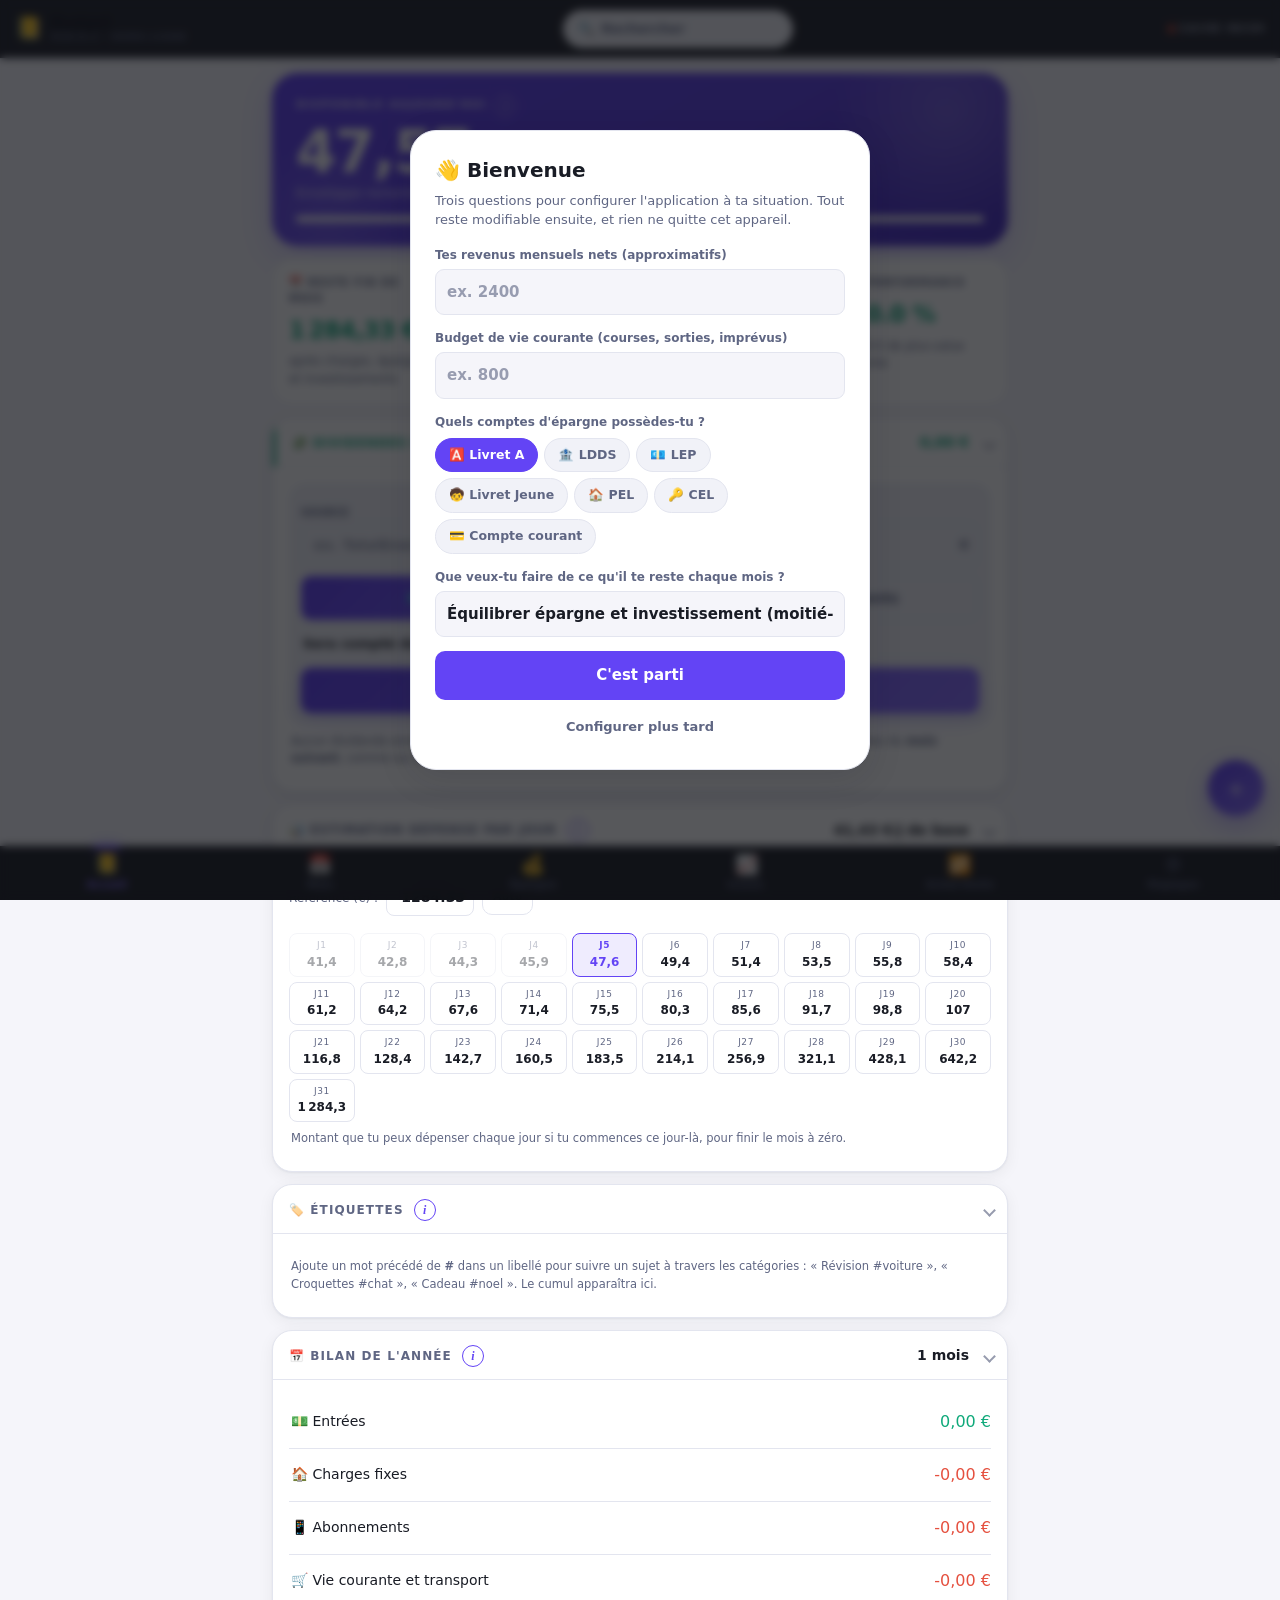
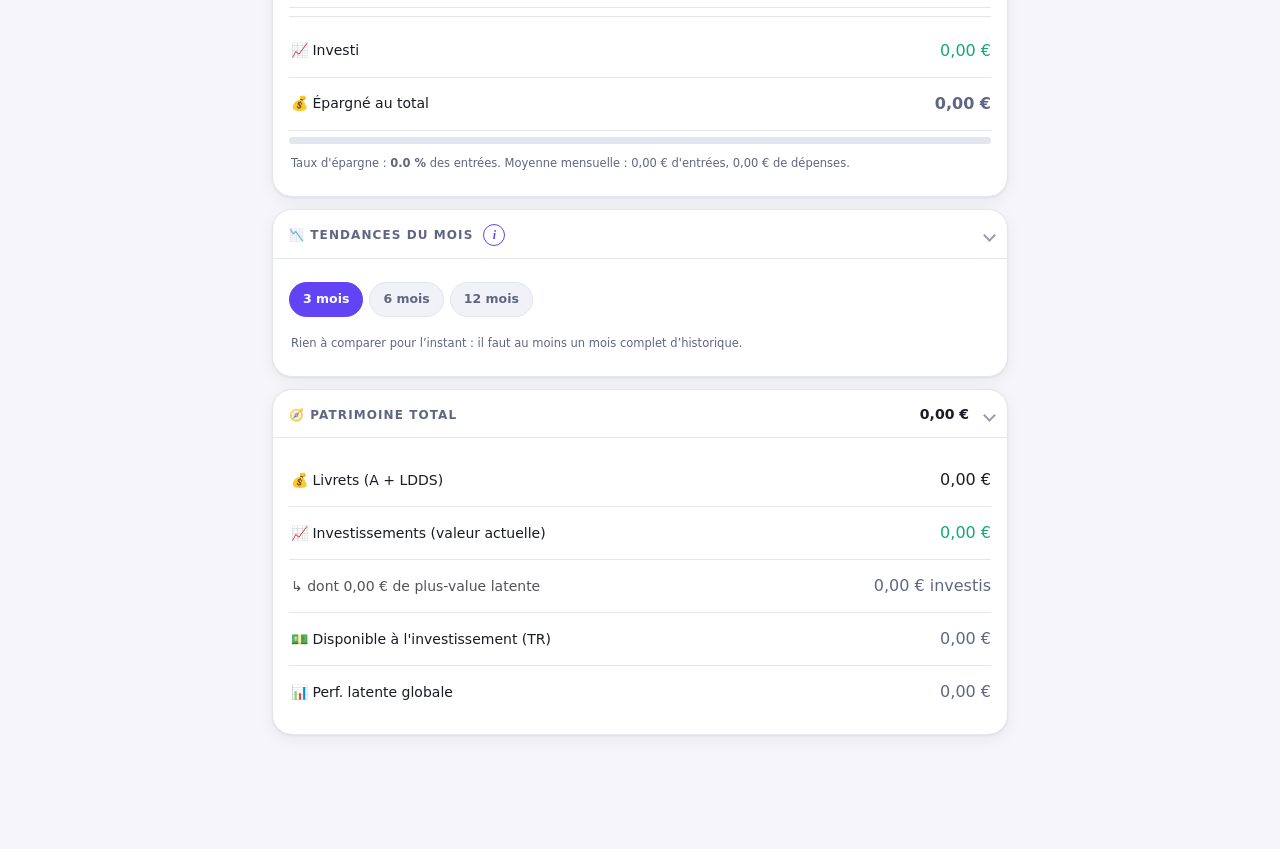
==== commit 8f0b178f: "Add files via upload" ====
--- a/index.html
+++ b/index.html
@@ -5,7 +5,13 @@
 <meta name="viewport" content="width=device-width, initial-scale=1.0, viewport-fit=cover">
 <meta name="theme-color" content="#0F1117">
 <link rel="manifest" href="manifest.webmanifest">
-<link rel="apple-touch-icon" href="icon-192.png">
+<link rel="apple-touch-icon" sizes="180x180" href="apple-touch-icon.png">
+<link rel="icon" type="image/png" sizes="256x256" href="icon-256.png">
+<meta name="application-name" content="Budget">
+<meta name="apple-mobile-web-app-capable" content="yes">
+<meta name="apple-mobile-web-app-title" content="Budget">
+<meta name="apple-mobile-web-app-status-bar-style" content="black-translucent">
+<meta name="mobile-web-app-capable" content="yes">
 <meta name="apple-mobile-web-app-capable" content="yes">
 <meta name="apple-mobile-web-app-status-bar-style" content="black-translucent">
 <meta name="apple-mobile-web-app-title" content="Budget v4">
@@ -623,6 +629,15 @@
 .ryt-legende i.cette{background:var(--menthe)}
 .ryt-legende i.avant{background:var(--trait)}
 
+
+/* ===== Guide d'installation ===== */
+.inst-guide{background:var(--carte2);border-radius:var(--r-m);padding:12px 14px;margin-top:var(--esp-2)}
+.inst-titre{font-size:11px;font-weight:800;letter-spacing:.07em;text-transform:uppercase;
+  color:var(--violet);margin-bottom:8px}
+.inst-guide ol{margin:0;padding-left:20px}
+.inst-guide li{font-size:13px;line-height:1.6;color:var(--encre);margin-bottom:5px}
+.inst-guide li:last-child{margin-bottom:0}
+
 /* ===== Micro-interactions =====
    Le mouvement sert à comprendre : d'où vient un élément, ce qui vient de
    changer, ce qui est en cours. Tout est désactivé si le système demande
@@ -1058,6 +1073,10 @@
       </div>
     </div>
     <h2 class="sect">Confort et sécurité</h2>
+    <div class="carte">
+      <div class="tete"><h3>📥 Installer l'application</h3><button class="info-btn" data-infocle="installer" aria-label="Informations">i</button></div>
+      <div class="corps" id="installer-corps"></div>
+    </div>
     <div class="carte">
       <div class="tete"><h3>🎨 Apparence</h3></div>
       <div class="corps">
@@ -1455,6 +1474,7 @@
   cashcomptes: ['Cash dédié PEA / PER', "Une poche « → Cash PEA » ou « → Cash PER » met de l'argent de côté pour ces comptes, en plus de tes versements mensuels programmés (qui restent prélevés sur le budget du mois). Le cash PEA est consommé par tes achats directs PEA ; le cash PER par les versements exceptionnels que tu saisis ici. Si un achat PEA dépasse le cash dédié, le complément est pris sur le disponible général."],
   raccourci: ['Raccourci iOS / Android', "L'application peut enregistrer une dépense directement depuis une adresse : ?ajout=Boulangerie&montant=6 ajoute 6 € en dépenses libres du mois en cours, avec une confirmation à l'écran. Sur iPhone, l'app Raccourcis permet d'en faire un bouton d'écran d'accueil ou une commande Siri (« Dis Siri, ajoute une dépense »). Ajoute &cat=transport (ou une autre catégorie) pour changer la destination. L'adresse est nettoyée après enregistrement : recharger la page ne crée pas de doublon."],
   clavier: ['Raccourcis clavier', "Sur ordinateur : les touches 1 à 6 ouvrent les onglets dans l'ordre de la barre du bas, « n » place le curseur dans la dépense rapide, « / » ou Ctrl+K (⌘K sur Mac) ouvre la recherche, Ctrl+Z (⌘Z) annule la dernière action, « ? » affiche cette aide. Les raccourcis sont ignorés pendant la saisie dans un champ."],
+  installer: ['Installer l\u2019application', "Installée, l'application s'ouvre dans sa propre fenêtre — sans barre d'adresse ni onglets — depuis le menu Démarrer, le Dock ou l'écran d'accueil, et fonctionne sans connexion. Les données restent celles du navigateur qui a servi à l'installer : elles ne sont ni copiées ni synchronisées ailleurs. Sur Chrome et Edge, un bouton lance l'installation directement ; Safari ne l'expose pas, d'où les instructions manuelles. Firefox pour ordinateur ne prend pas en charge cette fonction."],
   profils: ['Profils', "Plusieurs budgets indépendants sur le même appareil : chacun a ses mois, ses comptes, son portefeuille et ses réglages, sans aucun mélange. Pensé pour un couple qui gère séparément, ou pour distinguer un budget personnel d'une activité annexe. Le profil actif est mémorisé, et l'application se recharge au changement. Chaque profil s'exporte séparément, et le verrouillage reste commun à l'appareil."],
   etiquettes: ['Étiquettes', "Un mot précédé de # dans un libellé devient une étiquette : « Révision #voiture », « Croquettes #chat ». L'application additionne alors tout ce qui porte la même étiquette, quelles que soient les catégories et les mois — pratique pour savoir ce que coûte réellement une voiture, un animal, un enfant ou un projet, sans créer de rubriques dédiées. La recherche 🔍 accepte aussi les étiquettes."],
   bilanAnnuel: ['Bilan de l\u2019année', "Somme des mois écoulés de l'année civile : entrées, grandes catégories de dépenses, montant investi et épargne totale (ce qui est investi plus ce qui reste). Le taux d'épargne rapporte cette épargne aux entrées — c'est l'indicateur le plus prédictif du patrimoine à long terme, bien plus que le choix des placements. Les écarts avec l'année précédente s'affichent dès qu'elle est disponible."],
@@ -1488,8 +1508,16 @@
   if (e.target.id === 'info-fermer' || e.target.id === 'voile-info')
     document.getElementById('voile-info').classList.remove('vu');
 });
-const APP_VERSION = '9.9.1';
+const APP_VERSION = '10.0.1';
 const CHANGELOG = [
+  {v: '10.0.1', d: '20/08/2026', pts: [
+    "Nouvelle icône appliquée à toutes les tailles : 192, 256, 512 et 1024 px, plus une vignette Apple de 180 px et deux versions « maskable » pour Android.",
+    "Les captures d'écran de l'invite d'installation reprennent la nouvelle icône."]},
+  {v: '10.0.0', d: '20/08/2026', pts: [
+    "L'application s'installe sur ordinateur (Windows, macOS, Linux) comme sur téléphone : elle s'ouvre alors dans sa propre fenêtre, sans barre d'adresse, et fonctionne sans connexion.",
+    "Nouvelle carte « Installer l'application » dans les Réglages : bouton d'installation directe sur Chrome et Edge, marche à suivre détaillée sur Safari, iOS, Android et Linux.",
+    "Manifeste complet : icônes dédiées (dont versions « maskable » et 1024 px pour macOS), captures d'écran pour l'invite d'installation, trois raccourcis (saisir une dépense, voir le mois, portefeuille).",
+    "Les raccourcis ouvrent directement la bonne page ou la saisie rapide."]},
   {v: '9.9.1', d: '20/08/2026', pts: [
     "Journal des versions et README expurgés : plus aucun montant réel, nom d'établissement ou de personne — ces fichiers sont publics.",
     "Les noms d'établissements codés en dur dans l'interface (courtier, assureur) laissent place à des libellés génériques : compte-titres, PEA, PER."]},
@@ -4796,6 +4824,7 @@
         inputmode="decimal" placeholder="aucun plafond"><span class="u">${devise().sym}</span></span></label>`).join('');
 
   // ----- Profils -----
+  rendreInstallation();
   const pl = document.getElementById('profils-liste');
   if (pl){
     const actif = profilActif();
@@ -6495,6 +6524,95 @@
   }, {passive: true});
 })();
 
+/* ===== Installation en application =====
+   Chrome et Edge fournissent une invite native qu'il faut capter puis déclencher
+   à la demande. Safari (iOS comme macOS) ne l'expose pas : on donne alors la
+   marche à suivre, différente sur chaque plateforme. */
+let _inviteInstall = null;
+addEventListener('beforeinstallprompt', e => {
+  e.preventDefault();
+  _inviteInstall = e;
+  rendreInstallation();
+});
+addEventListener('appinstalled', () => {
+  _inviteInstall = null;
+  rendreInstallation();
+  toast('✅ Application installée');
+});
+function estInstallee(){
+  return matchMedia('(display-mode: standalone)').matches
+      || matchMedia('(display-mode: window-controls-overlay)').matches
+      || navigator.standalone === true;
+}
+function plateforme(){
+  const ua = navigator.userAgent;
+  const tactileMac = navigator.platform === 'MacIntel' && navigator.maxTouchPoints > 1;
+  if (/iPhone|iPad|iPod/.test(ua) || tactileMac) return 'ios';
+  if (/Android/.test(ua)) return 'android';
+  if (/Macintosh/.test(ua)) return 'mac';
+  if (/Windows/.test(ua)) return 'windows';
+  if (/Linux/.test(ua)) return 'linux';
+  return 'autre';
+}
+function navigateur(){
+  const ua = navigator.userAgent;
+  if (/Firefox\//.test(ua)) return 'firefox';
+  if (/Edg\//.test(ua)) return 'edge';
+  if (/OPR\//.test(ua)) return 'opera';
+  if (/Chrome\//.test(ua)) return 'chrome';
+  if (/Safari\//.test(ua)) return 'safari';
+  return 'autre';
+}
+function rendreInstallation(){
+  const zone = document.getElementById('installer-corps');
+  if (!zone) return;
+  if (estInstallee()){
+    zone.innerHTML = `<p class="note">✅ L'application est installée sur cet appareil : elle s'ouvre dans sa
+      propre fenêtre, sans barre d'adresse, et fonctionne sans connexion.</p>`;
+    return;
+  }
+  const p = plateforme(), n = navigateur();
+  const avantages = `<p class="note">Installée, l'application s'ouvre dans sa propre fenêtre depuis le menu Démarrer,
+    le Dock ou l'écran d'accueil, garde ses données au même endroit et fonctionne <b>sans connexion</b>.</p>`;
+  if (_inviteInstall){
+    zone.innerHTML = `${avantages}
+      <button class="btn or ligne2" id="btn-installer">📥 Installer maintenant</button>
+      <p class="note">Ton navigateur propose l'installation directe : un clic suffit.</p>`;
+    return;
+  }
+  const guides = {
+    ios: ['Sur iPhone et iPad (Safari)', [
+      'Touche le bouton <b>Partager</b> (le carré avec une flèche vers le haut), en bas de l\u2019écran.',
+      'Fais défiler puis choisis <b>« Sur l\u2019écran d\u2019accueil »</b>.',
+      'Confirme avec <b>Ajouter</b> : une icône apparaît comme pour une application classique.']],
+    mac: ['Sur Mac (Safari 17 ou plus récent)', [
+      'Menu <b>Fichier</b> → <b>« Ajouter au Dock… »</b>.',
+      'Confirme le nom, puis <b>Ajouter</b>.',
+      'Avec Chrome ou Edge : icône d\u2019installation à droite de la barre d\u2019adresse, ou menu ⋮ → <b>Installer…</b>']],
+    windows: ['Sur Windows (Chrome, Edge)', [
+      'Clique sur l\u2019icône <b>Installer</b> (un écran avec une flèche) à droite de la barre d\u2019adresse.',
+      'Ou menu <b>⋮</b> → <b>Applications</b> → <b>Installer cette page en tant qu\u2019application</b>.',
+      'L\u2019application apparaît alors dans le menu Démarrer et peut être épinglée à la barre des tâches.']],
+    linux: ['Sur Linux (Chrome, Chromium, Edge)', [
+      'Icône <b>Installer</b> à droite de la barre d\u2019adresse, ou menu <b>⋮</b> → <b>Installer…</b>',
+      'Un raccourci est créé dans le menu des applications.']],
+    android: ['Sur Android (Chrome)', [
+      'Menu <b>⋮</b> → <b>Ajouter à l\u2019écran d\u2019accueil</b> ou <b>Installer l\u2019application</b>.',
+      'Confirme : l\u2019icône rejoint ton écran d\u2019accueil.']],
+  };
+  const [titre, etapes] = guides[p] || ['Sur ton appareil', [
+    'Cherche l\u2019option <b>Installer</b> ou <b>Ajouter à l\u2019écran d\u2019accueil</b> dans le menu de ton navigateur.']];
+  const note = n === 'firefox'
+    ? `<p class="note">⚠️ Firefox pour ordinateur ne propose pas l'installation des applications web.
+       Chrome, Edge ou Safari le permettent — l'adresse et les données restent les mêmes,
+       à condition d'exporter ta sauvegarde puis de la réimporter dans l'autre navigateur.</p>` : '';
+  zone.innerHTML = `${avantages}
+    <div class="inst-guide">
+      <div class="inst-titre">${titre}</div>
+      <ol>${etapes.map(e => `<li>${e}</li>`).join('')}</ol>
+    </div>${note}`;
+}
+
 /* ===== Saisie rapide accessible partout =====
    Le geste le plus fréquent — noter une dépense — ne doit pas imposer de
    revenir à l'Accueil. Une feuille monte depuis le bas, quelle que soit la page. */
@@ -6543,6 +6661,15 @@
   signaler(document.querySelector('.hero'));
   toast(`${label} ${fmt(montant)}${sup}`, true);
 }
+document.addEventListener('click', e => {
+  if (e.target.id !== 'btn-installer' || !_inviteInstall) return;
+  _inviteInstall.prompt();
+  _inviteInstall.userChoice.then(r => {
+    if (r.outcome !== 'accepted') toast('Installation annulée — tu pourras la relancer depuis les Réglages');
+    _inviteInstall = null;
+    rendreInstallation();
+  });
+});
 document.getElementById('fab').onclick = ouvrirSaisie;
 document.getElementById('ps-fermer').onclick = fermerSaisie;
 document.getElementById('ps-valider').onclick = validerSaisie;
@@ -6720,6 +6847,13 @@
   if (selTheme) selTheme.value = etat.config.theme || 'auto';
   rendreTout();
   if (traiterAjoutURL()) rendreTout();
+  // raccourcis du manifeste : ?page=mois, ?saisie=1
+  const _p = new URLSearchParams(location.search);
+  const _page = _p.get('page');
+  if (_page && document.querySelector(`nav button[data-page="${_page}"]`))
+    document.querySelector(`nav button[data-page="${_page}"]`).click();
+  if (_p.get('saisie')) setTimeout(ouvrirSaisie, 300);
+  if (_page || _p.get('saisie')) history.replaceState(null, '', location.pathname);
   // Assistant : seulement sur une application réellement vierge. Toute trace de
   // saisie (entrée, dépense, compte garni, position) signifie qu'il est inutile.
   const dejaUtilisee = clesMois().some(k => {
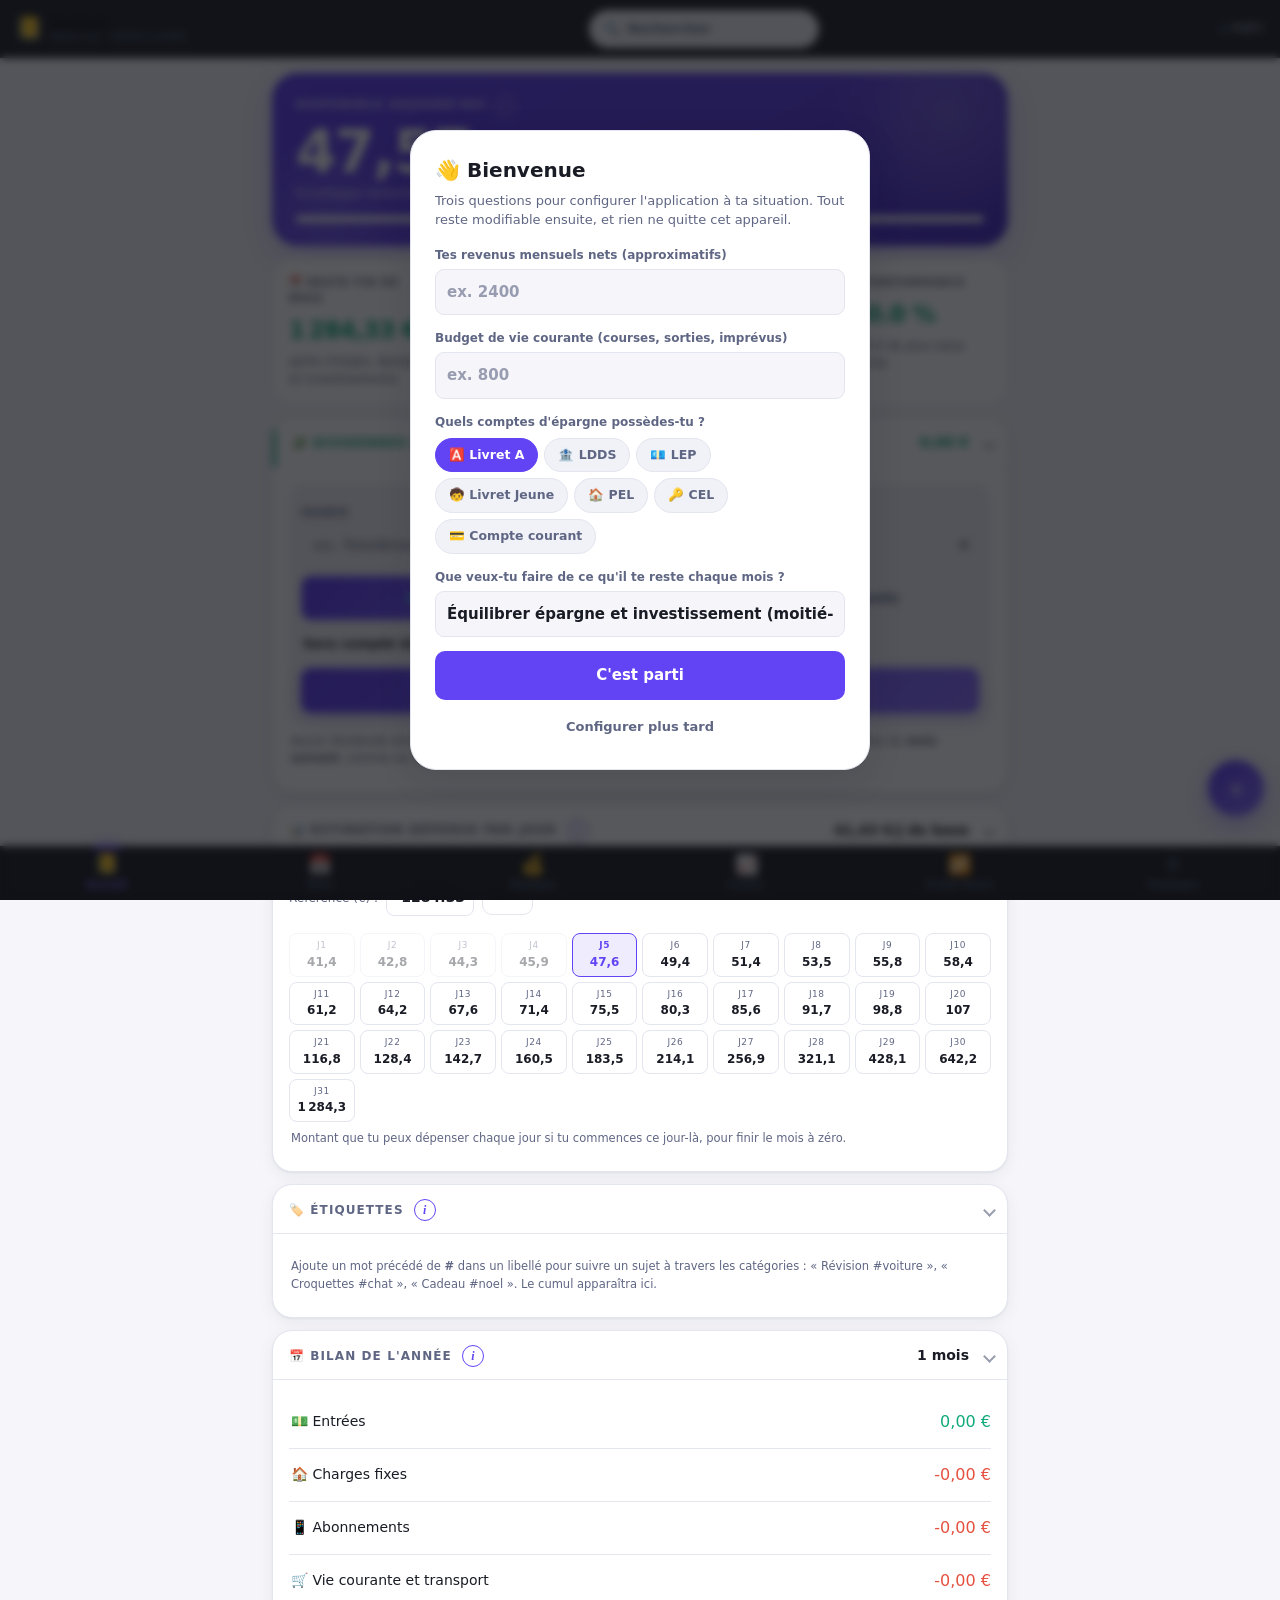
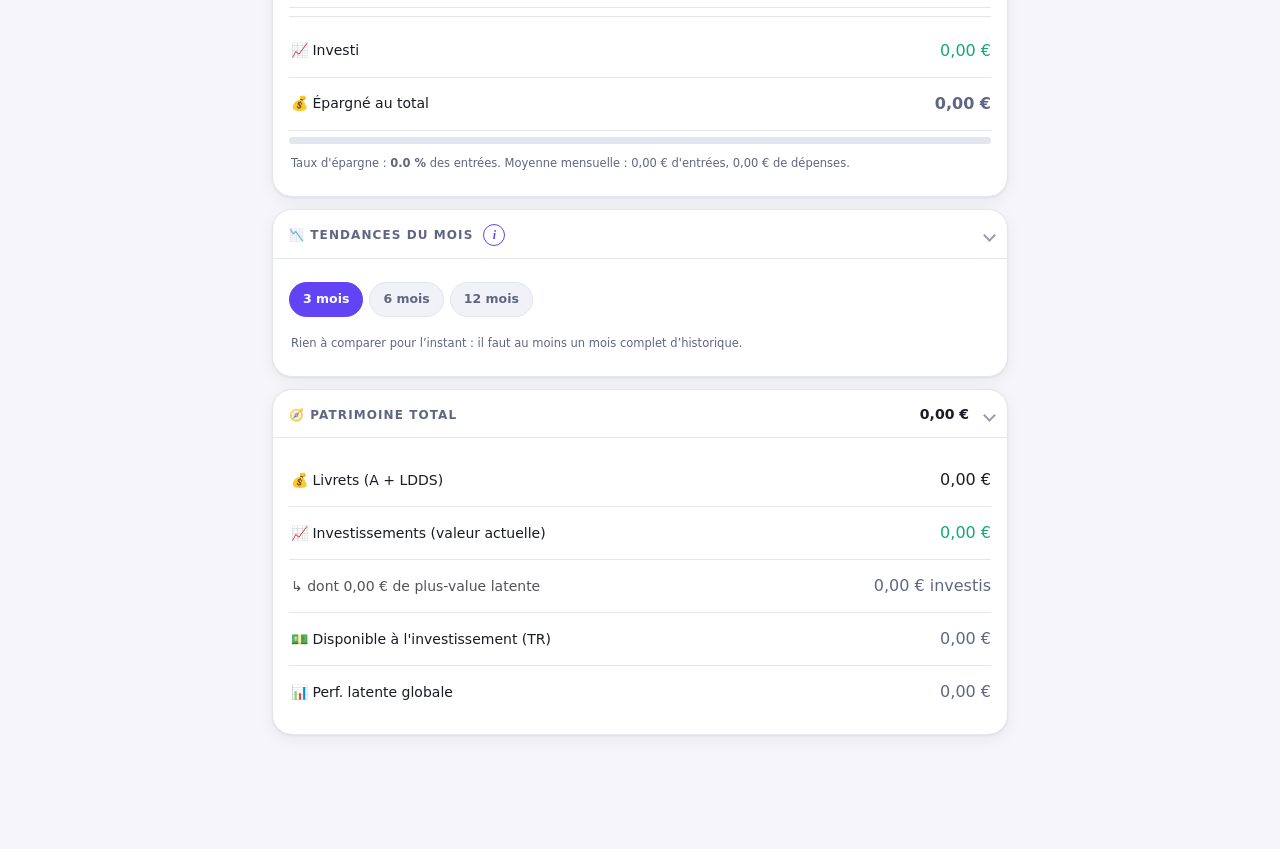
==== commit 8c6d23b3: "Add files via upload" ====
--- a/index.html
+++ b/index.html
@@ -65,7 +65,7 @@
 h1,h2,h3{font-weight:700}
 
 /* ===== En-tête ===== */
-header{background:rgba(18,20,28,.9);backdrop-filter:blur(18px);-webkit-backdrop-filter:blur(18px);
+header{z-index:26;background:rgba(18,20,28,.9);backdrop-filter:blur(18px);-webkit-backdrop-filter:blur(18px);
   color:var(--entete-texte);padding:calc(env(safe-area-inset-top) + 10px) var(--esp-4) 10px;
   display:flex;align-items:center;gap:var(--esp-3);position:sticky;top:0;z-index:25;
   border-bottom:1px solid var(--trait);transition:padding var(--duree) var(--courbe)}
@@ -443,7 +443,7 @@
 
 
 /* ===== Page Mois : barre de mois collante ===== */
-.selmois{position:sticky;top:var(--h-entete,56px);z-index:20;
+.selmois{position:sticky;top:var(--h-entete,58px);z-index:20;
   display:flex;align-items:center;gap:var(--esp-2);margin:0 0 var(--esp-3);
   background:var(--papier);padding:var(--esp-2) 0 var(--esp-2);
   /* le fond déborde latéralement pour masquer le contenu qui défile dessous */
@@ -1167,20 +1167,6 @@
         Pense à ce que tu partages : l'option « anonymiser » retire les libellés et ne garde que des totaux.</p>
       </div>
     </div>
-    <div class="carte">
-      <div class="tete"><h3>📱 Raccourci iOS / Android</h3><button class="info-btn" data-infocle="raccourci" aria-label="Informations">i</button></div>
-      <div class="corps">
-        <p class="note">Crée un raccourci « Ajouter une dépense » qui enregistre une dépense sans ouvrir l'app ni naviguer.
-        Sur iPhone : app <b>Raccourcis</b> → ＋ → <i>Demander une entrée</i> (texte : l'intitulé), puis une seconde
-        <i>Demander une entrée</i> (nombre : le montant), puis <i>Ouvrir l'URL</i> avec l'adresse ci-dessous où tu insères
-        les deux réponses. Ajoute-le à l'écran d'accueil ou demande-le à Siri.</p>
-        <div class="ligne"><input class="lab" name="adresse-raccourci" id="raccourci-url" readonly
-          aria-label="Adresse du raccourci" style="font-size:12px;color:var(--encre2)"></div>
-        <button class="btn ligne2 discret" id="btn-raccourci-copier">📋 Copier le modèle d'adresse</button>
-        <p class="note">Catégories acceptées via <code>&cat=</code> : depensesLibres (par défaut), transport, chargesFixes,
-        aboLoisirs, entrees, remboursements, vacAlim…</p>
-      </div>
-    </div>
     <h2 class="sect">À propos</h2>
     <div class="carte">
       <div class="tete"><h3>📜 Journal des versions</h3></div>
@@ -1472,7 +1458,6 @@
   dividendes: ['Dividendes perçus', "Saisis la source, la date réelle de perception (le jour même par défaut) et le montant. Le dividende est ajouté aux entrées du <b>mois suivant</b> : perçu en juillet, il compte en août — la convention des relevés bancaires, et celle que tu utilisais déjà à la main. La case « brut » applique les prélèvements (30 % par défaut en France : 12,8 % d'impôt et 17,2 % de prélèvements sociaux, taux modifiable) et enregistre le net réellement encaissé, en gardant le brut en mémoire. Le cumul annuel affiché en haut sert de repère pour la déclaration ; les sources connues du portefeuille sont proposées à la saisie."],
   operation: ['Enregistrer une opération', "Choisis le sens (achat ou vente), le compte, puis une position de ton portefeuille. Le montant est prélevé sur le disponible du compte, et la position est mise à jour : le nombre de parts évolue et le prix de revient moyen est recalculé au prorata — un achat de 100 € à 25 € l'unité ajoute 4 parts et ajuste le PRU. Le prix unitaire est facultatif : sans lui, le dernier cours connu est utilisé. Un intitulé libre reste possible pour une opération sans position associée."],
   cashcomptes: ['Cash dédié PEA / PER', "Une poche « → Cash PEA » ou « → Cash PER » met de l'argent de côté pour ces comptes, en plus de tes versements mensuels programmés (qui restent prélevés sur le budget du mois). Le cash PEA est consommé par tes achats directs PEA ; le cash PER par les versements exceptionnels que tu saisis ici. Si un achat PEA dépasse le cash dédié, le complément est pris sur le disponible général."],
-  raccourci: ['Raccourci iOS / Android', "L'application peut enregistrer une dépense directement depuis une adresse : ?ajout=Boulangerie&montant=6 ajoute 6 € en dépenses libres du mois en cours, avec une confirmation à l'écran. Sur iPhone, l'app Raccourcis permet d'en faire un bouton d'écran d'accueil ou une commande Siri (« Dis Siri, ajoute une dépense »). Ajoute &cat=transport (ou une autre catégorie) pour changer la destination. L'adresse est nettoyée après enregistrement : recharger la page ne crée pas de doublon."],
   clavier: ['Raccourcis clavier', "Sur ordinateur : les touches 1 à 6 ouvrent les onglets dans l'ordre de la barre du bas, « n » place le curseur dans la dépense rapide, « / » ou Ctrl+K (⌘K sur Mac) ouvre la recherche, Ctrl+Z (⌘Z) annule la dernière action, « ? » affiche cette aide. Les raccourcis sont ignorés pendant la saisie dans un champ."],
   installer: ['Installer l\u2019application', "Installée, l'application s'ouvre dans sa propre fenêtre — sans barre d'adresse ni onglets — depuis le menu Démarrer, le Dock ou l'écran d'accueil, et fonctionne sans connexion. Les données restent celles du navigateur qui a servi à l'installer : elles ne sont ni copiées ni synchronisées ailleurs. Sur Chrome et Edge, un bouton lance l'installation directement ; Safari ne l'expose pas, d'où les instructions manuelles. Firefox pour ordinateur ne prend pas en charge cette fonction."],
   profils: ['Profils', "Plusieurs budgets indépendants sur le même appareil : chacun a ses mois, ses comptes, son portefeuille et ses réglages, sans aucun mélange. Pensé pour un couple qui gère séparément, ou pour distinguer un budget personnel d'une activité annexe. Le profil actif est mémorisé, et l'application se recharge au changement. Chaque profil s'exporte séparément, et le verrouillage reste commun à l'appareil."],
@@ -1508,8 +1493,11 @@
   if (e.target.id === 'info-fermer' || e.target.id === 'voile-info')
     document.getElementById('voile-info').classList.remove('vu');
 });
-const APP_VERSION = '10.0.1';
+const APP_VERSION = '10.1.0';
 const CHANGELOG = [
+  {v: '10.1.0', d: '20/08/2026', pts: [
+    "Correctif : la barre de mois passait sous l'en-tête. Sa hauteur, qui varie avec le mode compact et la barre d'état, est désormais mesurée en continu.",
+    "Le bloc « Raccourci iOS / Android » est retiré : le procédé ne fonctionnait pas de façon fiable."]},
   {v: '10.0.1', d: '20/08/2026', pts: [
     "Nouvelle icône appliquée à toutes les tailles : 192, 256, 512 et 1024 px, plus une vignette Apple de 180 px et deux versions « maskable » pour Android.",
     "Les captures d'écran de l'invite d'installation reprennent la nouvelle icône."]},
@@ -4846,8 +4834,6 @@
   const selIA = document.getElementById('ia-etude');
   if (selIA && !selIA.options.length)
     selIA.innerHTML = Object.entries(ETUDES_IA).map(([k, v]) => `<option value="${k}">${v.nom}</option>`).join('');
-  const champURL = document.getElementById('raccourci-url');
-  if (champURL) champURL.value = location.origin + location.pathname + '?ajout=INTITULÉ&montant=MONTANT';
 
   const selMod = document.getElementById('cpt-modele');
   if (selMod && !selMod.options.length)
@@ -5961,11 +5947,6 @@
           anonyme: document.getElementById('ia-anonyme').checked,
           mois: Math.max(1, Math.min(60, parseInt(document.getElementById('ia-mois').value, 10) || 6))};
 }
-document.getElementById('btn-raccourci-copier').onclick = async () => {
-  const url = document.getElementById('raccourci-url').value;
-  try{ await navigator.clipboard.writeText(url); toast('📋 Adresse copiée'); }
-  catch(e){ toast('Copie refusée — sélectionne le texte à la main'); }
-};
 document.getElementById('btn-ia-fichier').onclick = () => {
   const txt = dossierIA(optionsIA());
   const blob = new Blob([txt], {type: 'text/markdown;charset=utf-8'});
@@ -6512,15 +6493,39 @@
    que les barres collantes se placent exactement dessous, sans espace vide. */
 (function(){
   const h = document.querySelector('header');
-  const mesurer = () => document.documentElement.style.setProperty('--h-entete', h.offsetHeight + 'px');
+  /* La hauteur de l'en-tête varie : barre d'état iOS, mode compact au
+     défilement, rotation. Une mesure ponctuelle prise pendant qu'il est
+     compact est trop petite, et l'en-tête déplié recouvre alors la barre de
+     mois. On mesure donc à chaque changement, y compris pendant l'animation. */
+  let dernierH = 0;
+  const mesurer = () => {
+    const v = Math.round(h.getBoundingClientRect().height);
+    if (v && v !== dernierH){
+      dernierH = v;
+      document.documentElement.style.setProperty('--h-entete', v + 'px');
+    }
+  };
   mesurer();
-  addEventListener('resize', mesurer);
-  addEventListener('orientationchange', () => setTimeout(mesurer, 250));
+  addEventListener('load', mesurer);
+  addEventListener('resize', mesurer, {passive: true});
+  addEventListener('orientationchange', () => setTimeout(mesurer, 300));
+  h.addEventListener('transitionend', mesurer);          // fin du passage en compact
   if (window.ResizeObserver) new ResizeObserver(mesurer).observe(h);
-  let dernier = false;
+  if (document.fonts && document.fonts.ready) document.fonts.ready.then(mesurer);
+
+  let compactActuel = false, enAttente = false;
   addEventListener('scroll', () => {
-    const compact = window.scrollY > 40;
-    if (compact !== dernier){ h.classList.toggle('compact', compact); dernier = compact; }
+    if (enAttente) return;
+    enAttente = true;
+    requestAnimationFrame(() => {
+      enAttente = false;
+      const compact = window.scrollY > 40;
+      if (compact !== compactActuel){
+        h.classList.toggle('compact', compact);
+        compactActuel = compact;
+      }
+      mesurer();   // suit la hauteur pendant toute la transition
+    });
   }, {passive: true});
 })();
 
@@ -6807,29 +6812,6 @@
   return {poches: p.length, comptes: c.length};
 }
 
-/* ===== Ajout par URL : socle des raccourcis iOS et des widgets =====
-   Format : ...index.html?ajout=Boulangerie&montant=6[&cat=depensesLibres]
-   Un raccourci Siri ouvre cette adresse : la dépense est enregistrée et
-   confirmée à l'écran, sans navigation ni saisie. */
-function traiterAjoutURL(){
-  const p = new URLSearchParams(location.search);
-  const label = (p.get('ajout') || '').trim();
-  if (!label) return false;
-  const brut = evalMontant(p.get('montant') || '');
-  if (isNaN(brut) || Math.abs(brut) < 0.005){ toast('⚠️ Raccourci : montant manquant'); return false; }
-  let cat = p.get('cat') || 'depensesLibres';
-  const connues = [...CATS_RAPIDES.map(c => c[0]), ...SOUS_CATS_VAC.map(c => c[0])];
-  if (!connues.includes(cat) || cat === 'vac') cat = 'depensesLibres';
-  const signe = signeCategorie(cat);
-  const montant = +((signe === '-' ? (brut > 0 ? -brut : brut) : (brut < 0 ? -brut : brut))).toFixed(2);
-  const cle = cleAujourdhui();
-  if (!assurerMois(cle)) return toast('Impossible de créer le mois en cours');
-  etat.months[cle][cat].push({label, montant});
-  sauver();
-  history.replaceState(null, '', location.pathname);   // évite un doublon si la page est rechargée
-  toast(`✅ ${label} ${fmt(montant)} enregistré`);
-  return true;
-}
 
 /* ================= DÉMARRAGE ================= */
 (async function init(){
@@ -6846,7 +6828,6 @@
   const selTheme = document.getElementById('cfg-theme');
   if (selTheme) selTheme.value = etat.config.theme || 'auto';
   rendreTout();
-  if (traiterAjoutURL()) rendreTout();
   // raccourcis du manifeste : ?page=mois, ?saisie=1
   const _p = new URLSearchParams(location.search);
   const _page = _p.get('page');
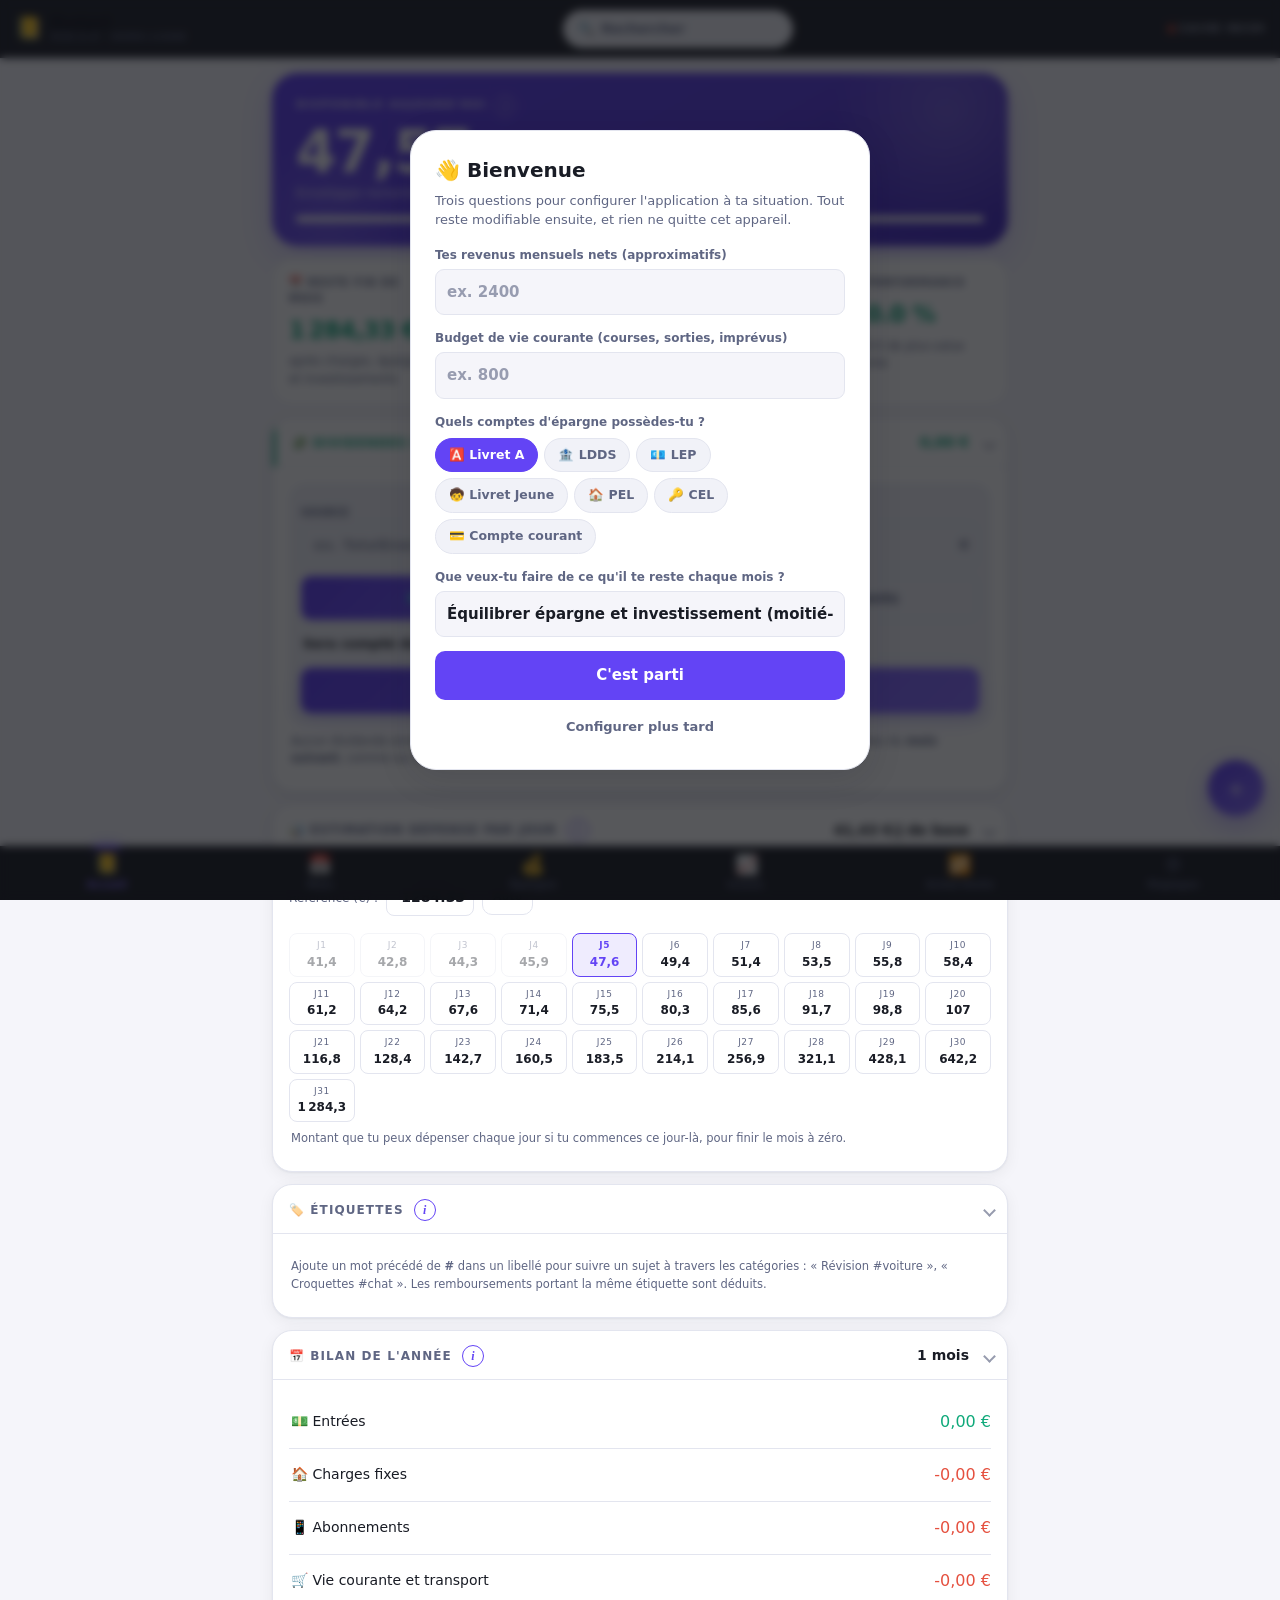
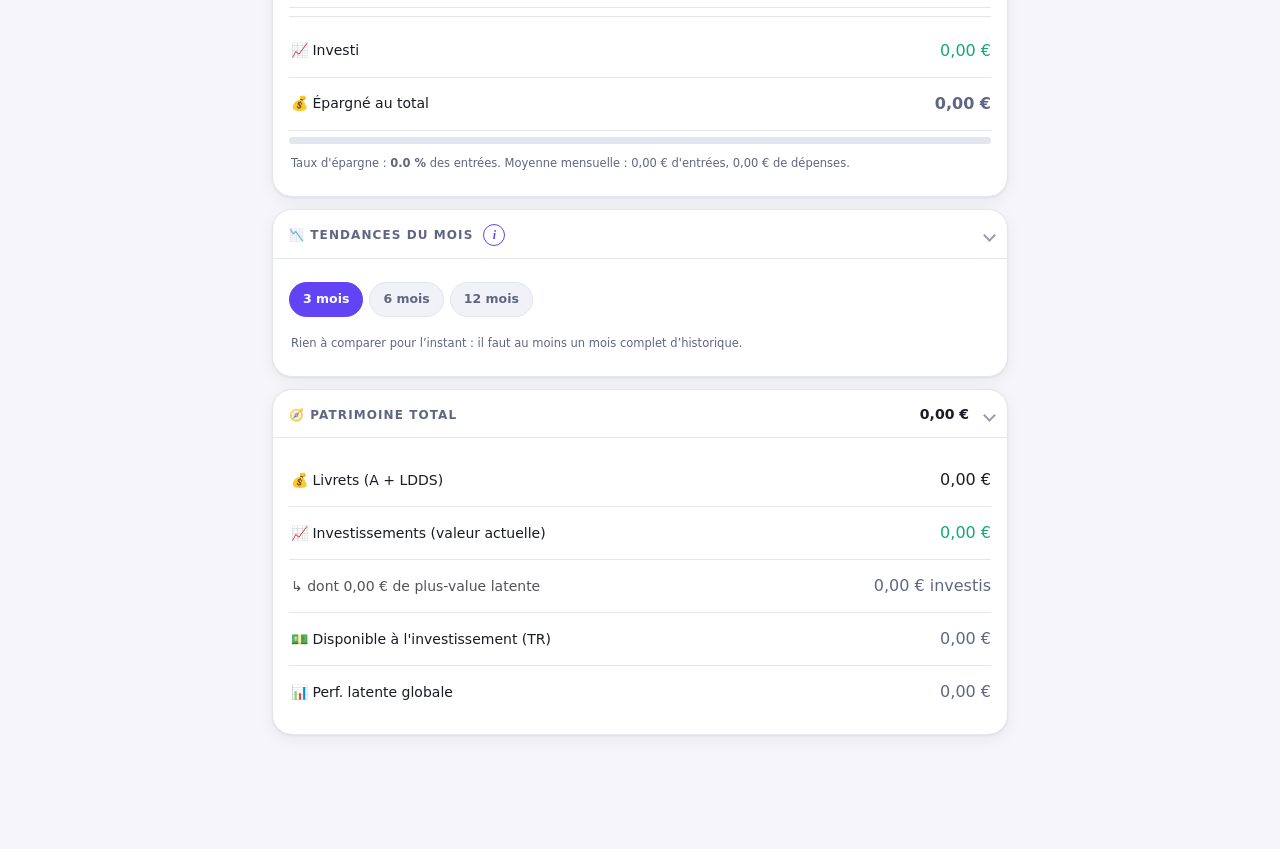
==== commit 96666278: "Add files via upload" ====
--- a/index.html
+++ b/index.html
@@ -637,6 +637,20 @@
 .inst-guide ol{margin:0;padding-left:20px}
 .inst-guide li{font-size:13px;line-height:1.6;color:var(--encre);margin-bottom:5px}
 .inst-guide li:last-child{margin-bottom:0}
+
+
+/* ===== Suggestions d'étiquettes ===== */
+#sugg-tags{position:fixed;z-index:130;display:none;flex-direction:column;
+  background:var(--carte);border:1px solid var(--violet);border-radius:var(--r-m);
+  box-shadow:var(--ombre-forte);overflow:hidden;max-height:190px;overflow-y:auto}
+#sugg-tags.vu{display:flex}
+.st-item{display:flex;align-items:center;justify-content:space-between;gap:10px;
+  padding:9px 12px;background:none;color:var(--encre);font-size:13.5px;font-weight:600;
+  text-align:left;min-height:0;border-bottom:1px solid var(--trait)}
+.st-item:last-child{border-bottom:none}
+.st-item.actif, .st-item:hover{background:var(--violet-sourd)}
+.st-nom{color:var(--violet);font-weight:700}
+.st-n{font-size:10.5px;color:var(--encre2);font-weight:600}
 
 /* ===== Micro-interactions =====
    Le mouvement sert à comprendre : d'où vient un élément, ce qui vient de
@@ -1461,7 +1475,8 @@
   clavier: ['Raccourcis clavier', "Sur ordinateur : les touches 1 à 6 ouvrent les onglets dans l'ordre de la barre du bas, « n » place le curseur dans la dépense rapide, « / » ou Ctrl+K (⌘K sur Mac) ouvre la recherche, Ctrl+Z (⌘Z) annule la dernière action, « ? » affiche cette aide. Les raccourcis sont ignorés pendant la saisie dans un champ."],
   installer: ['Installer l\u2019application', "Installée, l'application s'ouvre dans sa propre fenêtre — sans barre d'adresse ni onglets — depuis le menu Démarrer, le Dock ou l'écran d'accueil, et fonctionne sans connexion. Les données restent celles du navigateur qui a servi à l'installer : elles ne sont ni copiées ni synchronisées ailleurs. Sur Chrome et Edge, un bouton lance l'installation directement ; Safari ne l'expose pas, d'où les instructions manuelles. Firefox pour ordinateur ne prend pas en charge cette fonction."],
   profils: ['Profils', "Plusieurs budgets indépendants sur le même appareil : chacun a ses mois, ses comptes, son portefeuille et ses réglages, sans aucun mélange. Pensé pour un couple qui gère séparément, ou pour distinguer un budget personnel d'une activité annexe. Le profil actif est mémorisé, et l'application se recharge au changement. Chaque profil s'exporte séparément, et le verrouillage reste commun à l'appareil."],
-  etiquettes: ['Étiquettes', "Un mot précédé de # dans un libellé devient une étiquette : « Révision #voiture », « Croquettes #chat ». L'application additionne alors tout ce qui porte la même étiquette, quelles que soient les catégories et les mois — pratique pour savoir ce que coûte réellement une voiture, un animal, un enfant ou un projet, sans créer de rubriques dédiées. La recherche 🔍 accepte aussi les étiquettes."],
+  etiquettes: ['Étiquettes', "Un mot précédé de # dans un libellé regroupe des dépenses à travers les catégories : « Révision #voiture », « Abonnement #sharesub ». Le montant affiché est le <b>coût net</b> — un remboursement portant la même étiquette vient en déduction. Chaque sujet est comparé à son habitude au même stade du mois, comme les postes de dépense : la barre pleine est ce mois-ci, la barre grise ce qu'on observe d'ordinaire. Un sujet apparu récemment est signalé « nouveau » plutôt que comparé à zéro."],
+  etiquettesOLD: ['Étiquettes', "Un mot précédé de # dans un libellé devient une étiquette : « Révision #voiture », « Croquettes #chat ». L'application additionne alors tout ce qui porte la même étiquette, quelles que soient les catégories et les mois — pratique pour savoir ce que coûte réellement une voiture, un animal, un enfant ou un projet, sans créer de rubriques dédiées. La recherche 🔍 accepte aussi les étiquettes."],
   bilanAnnuel: ['Bilan de l\u2019année', "Somme des mois écoulés de l'année civile : entrées, grandes catégories de dépenses, montant investi et épargne totale (ce qui est investi plus ce qui reste). Le taux d'épargne rapporte cette épargne aux entrées — c'est l'indicateur le plus prédictif du patrimoine à long terme, bien plus que le choix des placements. Les écarts avec l'année précédente s'affichent dès qu'elle est disponible."],
   budgets: ['Budgets par poste', "Un plafond mensuel facultatif par catégorie de dépense. La jauge se remplit au fil du mois : verte tant que tu es dans les clous, rouge en cas de dépassement. Une alerte intermédiaire apparaît quand le rythme actuel laisse prévoir un dépassement — au 10 du mois, avoir consommé la moitié d'un budget est un signal, même si le plafond n'est pas encore atteint. Laisse un champ vide pour ne pas fixer de plafond sur ce poste."],
   tendances: ['Tendances du mois', "Chaque poste de dépense est comparé à sa moyenne des trois mois précédents, en tenant compte de la portion du mois déjà écoulée : au 10 du mois, on ne compare pas un mois complet à un tiers de mois. Seuls les écarts de plus de 25 % sont signalés, et les postes trop petits sont ignorés. C'est un repère, pas un jugement : un écart peut être parfaitement justifié (vacances, achat prévu, mois à cinq week-ends)."],
@@ -1493,8 +1508,13 @@
   if (e.target.id === 'info-fermer' || e.target.id === 'voile-info')
     document.getElementById('voile-info').classList.remove('vu');
 });
-const APP_VERSION = '10.1.0';
+const APP_VERSION = '10.2.0';
 const CHANGELOG = [
+  {v: '10.2.0', d: '21/08/2026', pts: [
+    "Correctif : un remboursement portant une étiquette n'était pas déduit du coût de ce sujet dans le diagramme de flux. Les étiquettes affichent désormais un coût net.",
+    "Étiquettes de l'Accueil : elles sont analysées comme les postes de dépense — comparaison avec l'habitude, barres et projection de fin de mois — au lieu d'un simple cumul.",
+    "Taper « # » dans un libellé propose les étiquettes déjà utilisées, avec leur fréquence, insensible aux accents.",
+    "Correctif : replier des cartes puis modifier un réglage de la page les rouvrait toutes."]},
   {v: '10.1.0', d: '20/08/2026', pts: [
     "Correctif : la barre de mois passait sous l'en-tête. Sa hauteur, qui varie avec le mode compact et la barre d'état, est désormais mesurée en continu.",
     "Le bloc « Raccourci iOS / Android » est retiré : le procédé ne fonctionnait pas de façon fiable."]},
@@ -2849,13 +2869,14 @@
   for (const cat of cats){
     const champs = CHAMPS_CAT[cat.nom];
     if (!champs || cat.detail) continue;
+    /* Le coût net d'un sujet : les remboursements portant la même étiquette
+       viennent en déduction. Une ligne positive (part reversée, ristourne)
+       compte donc en moins, comme sur un relevé. */
     const par = {};
     for (const champ of champs)
-      for (const it of (m[champ] || [])){
-        const v = -(+it.montant || 0);
-        if (v <= 0.004) continue;
-        for (const t of etiquettesDe(it.label)) par['#' + t] = (par['#' + t] || 0) + v;
-      }
+      for (const it of (m[champ] || []))
+        for (const t of etiquettesDe(it.label))
+          par['#' + t] = (par['#' + t] || 0) - (+it.montant || 0);
     const liste = Object.entries(par).map(([nom, v]) => ({nom, v: +v.toFixed(2)}))
       .filter(d => d.v > 0.004).sort((a, b) => b.v - a.v).slice(0, 4);
     if (liste.length){ cat.detail = liste; nbTags += liste.length; }
@@ -3545,19 +3566,38 @@
 function etiquettesDe(label){
   return (String(label || '').match(/#[\p{L}\p{N}_-]{2,}/gu) || []).map(t => t.slice(1).toLowerCase());
 }
-function bilanEtiquettes(nbMois = 12){
-  const cles = clesMois().filter(k => k <= cleAujourdhui()).slice(-nbMois);
-  const par = {};
-  for (const cle of cles)
+/* Tendance d'une étiquette : ce mois-ci comparé à la moyenne des mois
+   précédents, ramenée à la portion de mois écoulée — même méthode que les
+   postes de dépense, pour que les deux lectures soient comparables. */
+function tendancesEtiquettes(nbRef = 3){
+  const cleCourante = cleAujourdhui();
+  const cles = clesMois().filter(k => k <= cleCourante);
+  if (!cles.length) return [];
+  const passees = cles.filter(k => k < cleCourante).slice(-nbRef);
+  const auj = new Date();
+  const partMois = Math.max(0.15, auj.getDate() / joursDansMois(cleCourante));
+  const netParMois = cle => {
+    const m = etat.months[cle], par = {};
+    if (!m) return par;
     for (const cat of Object.keys(LIBELLES_CATS))
-      for (const it of (etat.months[cle][cat] || []))
-        for (const t of etiquettesDe(it.label)){
-          par[t] = par[t] || {total: 0, nb: 0};
-          par[t].total += +it.montant || 0;
-          par[t].nb++;
-        }
-  return Object.entries(par).map(([t, v]) => ({tag: t, ...v}))
-    .sort((a, b) => Math.abs(b.total) - Math.abs(a.total));
+      for (const it of (m[cat] || []))
+        for (const t of etiquettesDe(it.label))
+          par[t] = (par[t] || 0) - (+it.montant || 0);   // net : remboursements déduits
+    return par;
+  };
+  const courant = netParMois(cleCourante);
+  const historique = passees.map(netParMois);
+  const tags = [...new Set([...Object.keys(courant), ...historique.flatMap(Object.keys)])];
+  return tags.map(t => {
+    const reel = courant[t] || 0;
+    const serie = historique.map(h => h[t] || 0);
+    const moy = serie.length ? serie.reduce((s, v) => s + v, 0) / serie.length : 0;
+    const attendu = moy * partMois;
+    const ecart = attendu > 0.004 ? (reel - attendu) / attendu : (reel > 0.004 ? 1 : 0);
+    return {tag: t, reel, moy, attendu, serie, ecart, mois: serie.length,
+            projection: reel / partMois, nouveau: serie.every(v => Math.abs(v) < 0.004)};
+  }).filter(x => Math.abs(x.reel) > 0.004 || Math.abs(x.moy) > 0.004)
+    .sort((a, b) => Math.abs(b.reel) - Math.abs(a.reel));
 }
 
 /* ===== Bilan d'une année civile =====
@@ -3945,14 +3985,35 @@
   }
   document.getElementById('est-grille').innerHTML = g;
 
-  const tags = bilanEtiquettes();
+  const refEtiq = etat.config.tendanceRef || 3;
+  const tags = tendancesEtiquettes(refEtiq);
+  const maxTag = Math.max(0.01, ...tags.map(t => Math.max(Math.abs(t.reel), Math.abs(t.attendu))));
   document.getElementById('etiquettes-corps').innerHTML = tags.length
-    ? tags.slice(0, 8).map(t => `<div class="ligne">
-        <input class="lab" value="#${echap(t.tag)}  ·  ${t.nb} ligne${t.nb > 1 ? 's' : ''}" readonly>
-        <span class="mnt ${cls(t.total)}">${fmt(t.total)}</span></div>`).join('')
-      + `<p class="note">Cumul sur les 12 derniers mois. Tape 🔍 puis « #${echap(tags[0].tag)} » pour voir le détail.</p>`
+    ? `<p class="note" style="margin-bottom:11px">Ce que chaque sujet a coûté <b>net</b> ce mois-ci
+        (remboursements déduits), comparé à son habitude au même stade du mois.</p>
+      ${tags.slice(0, 8).map(t => {
+        const fort = Math.abs(t.ecart) >= 0.25 && !t.nouveau;
+        const couleur = t.ecart > 0 ? 'var(--corail)' : 'var(--menthe)';
+        return `<div class="tend">
+          <div class="tend-tete">
+            <span class="tend-nom" style="color:var(--violet)">#${echap(t.tag)}</span>
+            <span class="tend-ecart" style="color:${t.nouveau ? 'var(--encre2)' : (fort ? couleur : 'var(--encre2)')}">
+              ${t.nouveau ? 'nouveau' : `${t.ecart > 0 ? '▲' : t.ecart < 0 ? '▼' : '='} ${Math.abs(t.ecart * 100).toFixed(0)} %`}</span>
+          </div>
+          <div class="tend-barres">
+            <div class="tend-b"><span class="tend-jauge" style="width:${(Math.abs(t.reel) / maxTag * 100).toFixed(1)}%;background:${fort ? couleur : 'var(--violet)'}"></span>
+              <span class="tend-val">${fmt(-t.reel)}</span></div>
+            ${t.nouveau ? '' : `<div class="tend-b"><span class="tend-jauge attendu" style="width:${(Math.abs(t.attendu) / maxTag * 100).toFixed(1)}%"></span>
+              <span class="tend-val faible">${fmt(-t.attendu)} habituel</span></div>`}
+          </div>
+          <p class="note" style="margin:5px 0 0">${t.nouveau
+            ? `Première apparition sur les ${refEtiq} derniers mois.`
+            : `${fmt(-t.moy)} par mois en moyenne · ${fmt(-t.projection)} prévus en fin de mois`}</p>
+        </div>`;
+      }).join('')}`
     : `<p class="note">Ajoute un mot précédé de <b>#</b> dans un libellé pour suivre un sujet à travers les catégories :
-       « Révision #voiture », « Croquettes #chat », « Cadeau #noel ». Le cumul apparaîtra ici.</p>`;
+       « Révision #voiture », « Croquettes #chat ». Les remboursements portant la même étiquette sont déduits.</p>`;
+
   const annees = anneesDisponibles();
   const anSel = etat.config.anneeBilan && annees.includes(etat.config.anneeBilan) ? etat.config.anneeBilan : annees[0];
   const ba = anSel ? bilanAnnuel(anSel) : null;
@@ -4874,6 +4935,14 @@
    six pages à chaque saisie produisait un demi-Mo de HTML pour rien. */
 const RENDUS = {accueil: () => rendreAccueil(), mois: () => rendreMois(), livrets: () => rendreLivrets(),
                 invest: () => rendreInvest(), av: () => rendreAV(), reglages: () => rendreReglages()};
+/* Chaque rendu reconstruit les cartes : sans cela, l'état replié serait perdu
+   à la moindre interaction. On enveloppe donc les fonctions de rendu une fois
+   pour toutes, plutôt que de compter sur chaque appelant pour y penser. */
+(function envelopperRendus(){
+  const cibles = {rendreAccueil, rendreMois, rendreLivrets, rendreInvest, rendreAV, rendreReglages};
+  for (const [nom, fn] of Object.entries(cibles))
+    globalThis[nom] = function(...args){ const r = fn.apply(this, args); appliquerReplis(); return r; };
+})();
 let _pagesObsoletes = new Set();
 function rendreTout(){
   const active = pageActive();
@@ -6618,6 +6687,95 @@
     </div>${note}`;
 }
 
+/* ===== Suggestion d'étiquettes =====
+   Taper « # » dans un libellé propose les étiquettes déjà utilisées. Sans cela,
+   il faut se souvenir de l'orthographe exacte, et « #telepayage » créerait un
+   sujet distinct de « #télépayage ». */
+function toutesEtiquettes(){
+  const par = {};
+  for (const cle of clesMois())
+    for (const cat of Object.keys(LIBELLES_CATS))
+      for (const it of (etat.months[cle][cat] || []))
+        for (const t of etiquettesDe(it.label)) par[t] = (par[t] || 0) + 1;
+  return Object.entries(par).sort((a, b) => b[1] - a[1] || a[0].localeCompare(b[0], 'fr'))
+    .map(([t, n]) => ({tag: t, n}));
+}
+(function suggestionsEtiquettes(){
+  let champ = null, debut = -1;
+  const boite = document.createElement('div');
+  boite.id = 'sugg-tags';
+  boite.setAttribute('role', 'listbox');
+  document.body.appendChild(boite);
+
+  const fermer = () => { boite.classList.remove('vu'); champ = null; };
+  const placer = () => {
+    const r = champ.getBoundingClientRect();
+    const enBas = r.bottom + 190 < innerHeight;
+    boite.style.left = Math.max(8, Math.min(r.left, innerWidth - 232)) + 'px';
+    boite.style.width = Math.max(180, Math.min(r.width, 280)) + 'px';
+    boite.style.top = (enBas ? r.bottom + 4 : r.top - Math.min(boite.offsetHeight || 180, 180) - 4) + 'px';
+  };
+  const proposer = () => {
+    if (!champ) return;
+    const v = champ.value, pos = champ.selectionStart ?? v.length;
+    const avant = v.slice(0, pos);
+    const d = avant.lastIndexOf('#');
+    // le « # » doit être en cours de saisie : pas d'espace après lui
+    if (d < 0 || /\s/.test(avant.slice(d + 1))) return fermer();
+    debut = d;
+    const saisi = normaliserTexte(avant.slice(d + 1));
+    const liste = toutesEtiquettes()
+      .filter(x => !saisi || normaliserTexte(x.tag).startsWith(saisi))
+      .slice(0, 6);
+    if (!liste.length) return fermer();
+    boite.innerHTML = liste.map((x, i) =>
+      `<button type="button" class="st-item${i ? '' : ' actif'}" data-tag="${echap(x.tag)}">
+         <span class="st-nom">#${echap(x.tag)}</span><span class="st-n">${x.n}×</span></button>`).join('');
+    boite.classList.add('vu');
+    placer();
+  };
+  const inserer = tag => {
+    if (!champ) return;
+    const v = champ.value, pos = champ.selectionStart ?? v.length;
+    const apres = v.slice(pos);
+    champ.value = v.slice(0, debut) + '#' + tag + (apres.startsWith(' ') || !apres ? '' : ' ') + apres;
+    const p = debut + tag.length + 1;
+    champ.focus();
+    champ.setSelectionRange(p, p);
+    fermer();
+  };
+  const estChampLibelle = el =>
+    el && el.tagName === 'INPUT' && el.type !== 'date' &&
+    (el.classList.contains('lab') || el.classList.contains('sl') ||
+     el.id === 'ps-label' || el.hasAttribute('data-cl') || el.classList.contains('pos-nom'));
+
+  document.addEventListener('input', e => {
+    if (!estChampLibelle(e.target)) return;
+    champ = e.target;
+    proposer();
+  });
+  document.addEventListener('keydown', e => {
+    if (!boite.classList.contains('vu')) return;
+    const items = [...boite.querySelectorAll('.st-item')];
+    const i = items.findIndex(b => b.classList.contains('actif'));
+    if (e.key === 'ArrowDown' || e.key === 'ArrowUp'){
+      e.preventDefault();
+      const j = (i + (e.key === 'ArrowDown' ? 1 : -1) + items.length) % items.length;
+      items.forEach((b, k) => b.classList.toggle('actif', k === j));
+    } else if (e.key === 'Enter' || e.key === 'Tab'){
+      if (i >= 0){ e.preventDefault(); inserer(items[i].dataset.tag); }
+    } else if (e.key === 'Escape'){ fermer(); }
+  }, true);
+  boite.addEventListener('mousedown', e => {
+    const b = e.target.closest('[data-tag]');
+    if (b){ e.preventDefault(); inserer(b.dataset.tag); }
+  });
+  document.addEventListener('focusout', e => {
+    if (e.target === champ) setTimeout(() => { if (!boite.matches(':hover')) fermer(); }, 150);
+  });
+  addEventListener('scroll', () => boite.classList.contains('vu') && fermer(), {passive: true});
+})();
+
 /* ===== Saisie rapide accessible partout =====
    Le geste le plus fréquent — noter une dépense — ne doit pas imposer de
    revenir à l'Accueil. Une feuille monte depuis le bas, quelle que soit la page. */
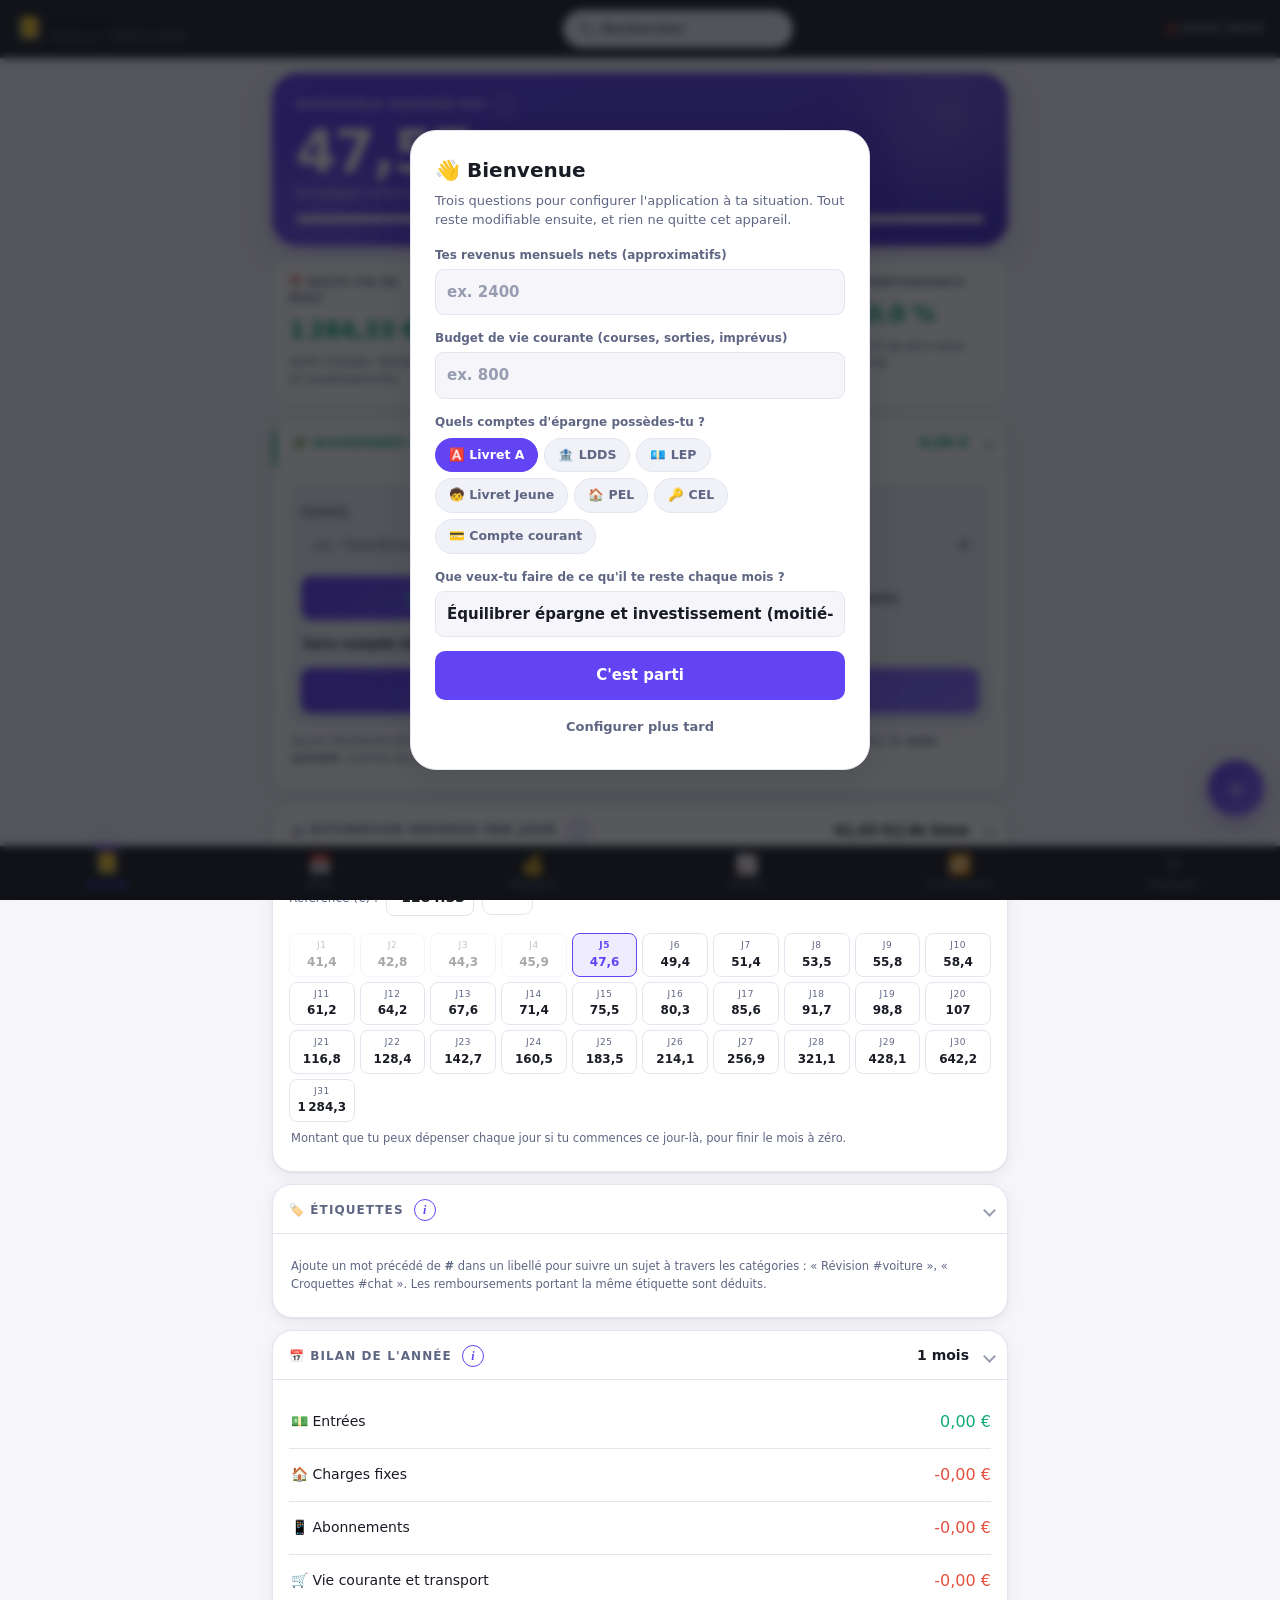
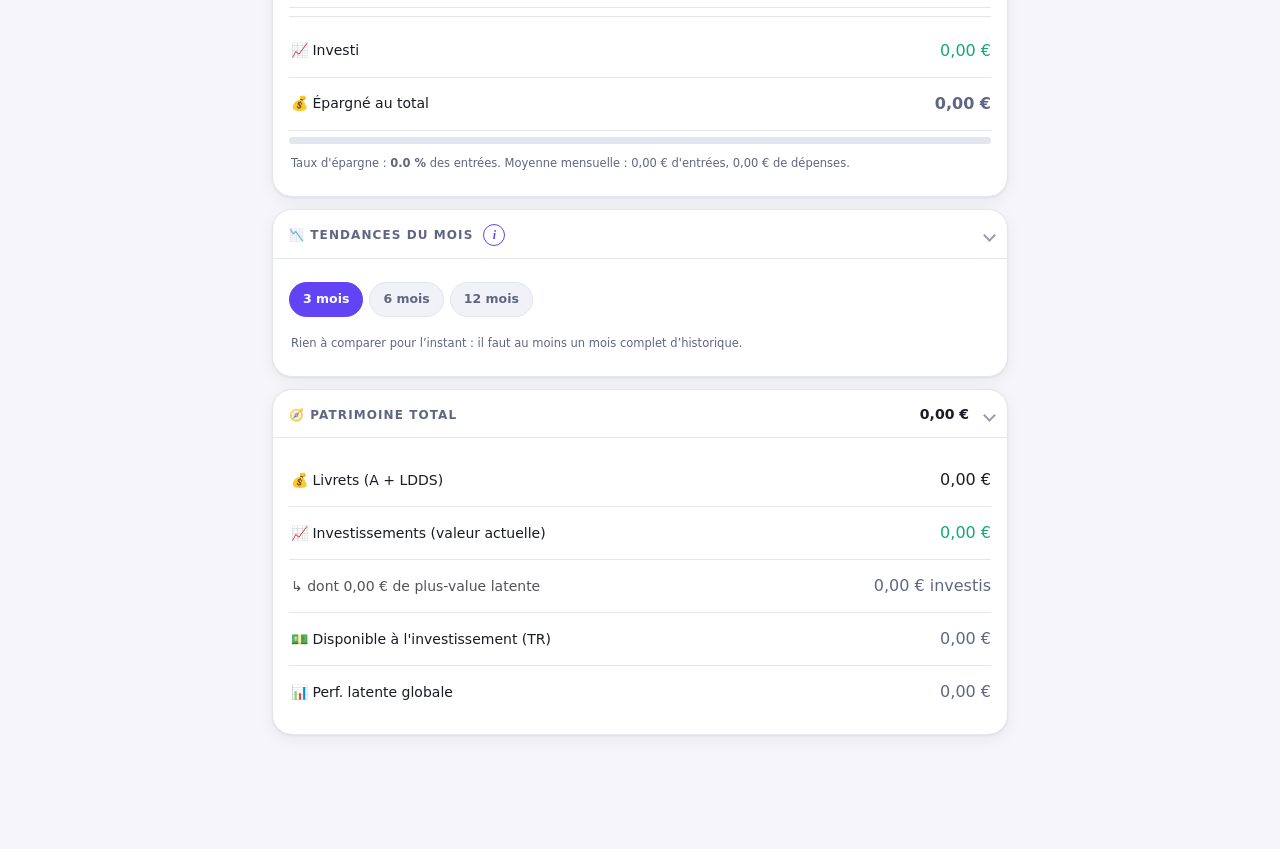
==== commit e0266dcb: "v10.2.1 — sécurité et robustesse (revue de code) Mêmes correctifs qu'appliqués sur R-su4-test : - Éc" ====
--- a/index.html
+++ b/index.html
@@ -81,15 +81,12 @@
 nav button{flex:1;padding:9px 2px 8px;color:var(--encre2);font-size:10px;font-weight:700;
   display:flex;flex-direction:column;align-items:center;gap:3px;background:none;position:relative;
   transition:color var(--duree) var(--courbe)}
-nav button .ico{font-size:19px;transition:transform var(--duree) var(--courbe)}
+nav button .ico{font-size:19px;line-height:1;transition:transform var(--duree) var(--courbe)}
 nav button.actif{color:var(--violet)}
 nav button.actif .ico{transform:translateY(-2px) scale(1.08)}
 nav button.actif::before{content:'';position:absolute;top:0;left:50%;transform:translateX(-50%);
   width:26px;height:3px;border-radius:0 0 3px 3px;background:var(--violet);
   box-shadow:0 0 12px var(--violet)}
-nav button .ico{font-size:19px;line-height:1}
-nav button.actif{color:var(--laiton-clair)}
-nav button.actif .ico{transform:translateY(-1px)}
 
 main{max-width:760px;margin:0 auto;padding:14px 12px 24px}
 .page{display:none}
@@ -136,7 +133,6 @@
 /* ===== Lignes éditables ===== */
 .ligne{display:flex;align-items:center;gap:var(--esp-2);padding:9px 0;border-bottom:1px solid var(--trait)}
 .ligne:last-child{border-bottom:none}
-.ligne:last-child{border-bottom:none}
 .ligne input.lab, .ligne span.lab{flex:1;min-width:0;border:none;background:transparent;
   padding:4px 2px;font-size:14px;color:var(--encre)}
 /* un intitulé n'est pas un champ : il s'affiche en texte, aligné comme les autres */
@@ -169,14 +165,14 @@
 td{padding:6px 4px;border-bottom:1px dashed var(--trait);text-align:right;white-space:nowrap}
 td:first-child{white-space:normal;max-width:120px;overflow-wrap:break-word}
 td input{width:100%;min-width:52px;border:none;background:transparent;text-align:right;font-size:12.5px;padding:2px}
-td input:focus{outline:none;background:#FBF7EC;border-radius:4px}
+td input:focus{outline:none;background:var(--carte2);border-radius:4px}
 tr.total td{font-weight:700;border-top:2px solid var(--laiton);border-bottom:none;background:var(--tete);color:var(--encre)}
 
 .pastille{display:inline-block;font-size:10px;padding:2px 8px;border-radius:99px;font-weight:700;letter-spacing:.04em}
 /* Fraîcheur des cours : la colonne Prix change de teinte */
-td.px-ancien{background:#FDF3E3;box-shadow:inset 2px 0 0 var(--laiton)}
-td.px-ancien input{color:#8A6D1F;font-weight:700}
-td.px-manuel{background:#EFF6F2}
+td.px-ancien{background:var(--ambre-sourd);box-shadow:inset 2px 0 0 var(--laiton)}
+td.px-ancien input{color:var(--ambre);font-weight:700}
+td.px-manuel{background:var(--menthe-sourd)}
 td.px-manuel input{color:var(--vert)}
 .legende-prix{display:flex;flex-wrap:wrap;gap:6px;margin:8px 0 2px}
 .legende-prix .lp{font-size:10.5px;padding:3px 9px;border-radius:99px;font-weight:700;letter-spacing:.02em}
@@ -184,8 +180,8 @@
 .legende-prix .px-manuel{background:var(--menthe-sourd);color:var(--menthe)}
 .legende-prix .px-auto{background:var(--carte2);color:var(--encre2)}
 .legende-prix .px-fige{background:var(--carte2);color:var(--encre2);font-style:italic}
-td.px-fige{background:#F4F5F8}
-td.px-fige input{color:#4A5570;font-style:italic}
+td.px-fige{background:var(--carte2)}
+td.px-fige input{color:var(--encre2);font-style:italic}
 .barre-tri{display:flex;align-items:center;gap:7px;padding:2px 0 8px;font-size:11px;color:var(--encre2)}
 .barre-tri label, .eti-groupe{letter-spacing:.08em;text-transform:uppercase;font-weight:700;font-size:11px;color:var(--encre2)}
 .ind-aide{display:inline-flex;align-items:center;justify-content:center;width:15px;height:15px;
@@ -306,9 +302,8 @@
 .chip{font-size:12.5px;padding:7px 13px;border:1px solid var(--trait);border-radius:var(--r-rond);
   background:var(--carte2);color:var(--encre2);font-weight:600;
   transition:transform .14s var(--courbe), background var(--duree) var(--courbe), color var(--duree) var(--courbe)}
-.chip:active{transform:scale(.95);background:var(--violet-sourd)}
+.chip:active{transform:scale(.95);background:var(--violet-sourd);border-color:var(--laiton);color:var(--laiton)}
 .chip:hover{background:var(--violet-sourd);color:var(--violet);border-color:var(--violet)}
-.chip:active{background:#FDF8EC;border-color:var(--laiton);color:var(--laiton)}
 .chip .chip-x{opacity:.5;margin-left:5px;font-weight:800}
 .chip .chip-x:active{background:var(--rouge);color:#fff}
 
@@ -1490,7 +1485,7 @@
   chiffrement: ['Sauvegarde chiffrée', "Le verrou de l'application protège l'écran, pas les fichiers : une sauvegarde posée sur un cloud ou une clé USB est lisible par quiconque l'ouvre. L'export chiffré protège le fichier lui-même (AES-GCM 256 bits, clé dérivée du mot de passe par PBKDF2 avec 210 000 itérations, via les fonctions cryptographiques du navigateur — aucune bibliothèque externe). À l'import, l'application détecte le format et demande le mot de passe. Celui-ci n'est stocké nulle part : s'il est perdu, le fichier est définitivement illisible, y compris pour moi."],
   dossierIA: ['Dossier pour une IA', "Génère un document Markdown avec ta situation patrimoniale, tes flux mensuels, ta règle de répartition, ton portefeuille et tes projets, suivi d'une question adaptée à l'angle choisi. Tu peux le télécharger ou le copier, puis le donner à ChatGPT, Claude ou Gemini. L'option « anonymiser » ne garde que des totaux, sans libellé de dépense ni nom de position — utile avant de partager avec un service tiers."],
   invest: ['Positions', "Nb × prix actuel − Nb × PRU = performance latente. « Enregistrer » fige la performance du moment dans l'historique pour suivre l'évolution mois par mois."],
-  cours: ['Mise à jour des cours', "Si un ISIN n'est pas trouvé, saisis le ticker de la place de cotation (ex. TSM pour l'ADR TSMC, SGLN.L pour l'or iShares en pence, SOL-EUR pour Solana). Pour un fonds non coté, inscris « manuel ». Toutes les devises sont gérées : le taux de change est récupéré en direct au moment de l'appui (une requête par devise) et les taux appliqués s'affichent sous le bouton. Saisis une fois l'ISIN (ex. FR0000120271) ou le ticker Yahoo (ex. TTE.PA, 8001.T, BTC-EUR) de chaque position, puis appuie sur le bouton — à la demande, par exemple une fois par mois. Toutes les devises sont converties en euros (USD, JPY, CHF, HKD, GBP, pence…) avec les taux de change récupérés en direct au moment de l'appui. Les produits non cotés (private equity, fonds fermés) n'ont pas de cotation publique : mets leur prix à jour à la main. Internet n'est requis qu'à ce moment-là ; seuls les symboles sont interrogés, rien de ton portefeuille ne sort de l'appareil."],
+  cours: ['Mise à jour des cours', "Si un ISIN n'est pas trouvé, saisis le ticker de la place de cotation (ex. TSM pour l'ADR TSMC, SGLN.L pour l'or iShares en pence, SOL-EUR pour Solana). Pour un fonds non coté, inscris « manuel ». Toutes les devises sont gérées : le taux de change est récupéré en direct au moment de l'appui (une requête par devise) et les taux appliqués s'affichent sous le bouton. Saisis une fois l'ISIN (ex. FR0000120271) ou le ticker Yahoo (ex. TTE.PA, 8001.T, BTC-EUR) de chaque position, puis appuie sur le bouton — à la demande, par exemple une fois par mois. Toutes les devises sont converties en euros (USD, JPY, CHF, HKD, GBP, pence…) avec les taux de change récupérés en direct au moment de l'appui. Les produits non cotés (private equity, fonds fermés) n'ont pas de cotation publique : mets leur prix à jour à la main. Internet n'est requis qu'à ce moment-là ; seuls les symboles sont interrogés, rien de ton portefeuille (montants, quantités) ne sort de l'appareil — la requête passe parfois par un relais tiers (allorigins.win, corsproxy.io) pour contourner le blocage CORS de Yahoo Finance, qui voit alors le symbole demandé mais rien d'autre."],
   rapport: ['Compte rendu PDF', "Génère une page A4 par mois et ouvre la boîte d'impression : choisis « Enregistrer en PDF ». Sur iPhone : Partager → Imprimer, puis pince l'aperçu pour l'enregistrer dans Fichiers."],
 };
 const infoBtn = cle => `<button class="info-btn" data-infocle="${cle}" aria-label="Informations">i</button>`;
@@ -1508,8 +1503,17 @@
   if (e.target.id === 'info-fermer' || e.target.id === 'voile-info')
     document.getElementById('voile-info').classList.remove('vu');
 });
-const APP_VERSION = '10.2.0';
+const APP_VERSION = '10.2.1';
 const CHANGELOG = [
+  {v: '10.2.1', d: '21/08/2026', pts: [
+    "Sécurité : plusieurs champs numériques (montant d'une ligne, prix/PRU/quantité d'une position, plafond/taux d'un compte, prix/taux/durée d'un projet) n'étaient pas échappés à l'affichage. Une sauvegarde JSON trafiquée aurait pu y injecter du code — ils passent désormais tous par le même échappement que les intitulés.",
+    "L'import du lecteur Excel (SheetJS) vérifie maintenant l'intégrité du fichier téléchargé (SRI) avant de l'exécuter.",
+    "Correctif : sans poche « reste » dans la répartition du Non Attribué, l'arrondi supérieur de chaque poche pouvait cumuler plus que le Non Attribué réel — l'écart est maintenant résorbé sur la dernière poche.",
+    "Correctif : la jauge de l'Accueil affichait une valeur invalide (NaN) quand l'enveloppe du mois était nulle.",
+    "Correctif : le bloc Dividendes de l'Accueil était construit deux fois à chaque rafraîchissement.",
+    "Le service worker sert désormais la page principale en réseau d'abord (avec repli hors ligne sur le cache), pour ne plus rester bloqué sur une version périmée en cas d'oubli de version de cache.",
+    "Couleurs codées en dur corrigées sur les tableaux de positions et les puces actives, qui restaient claires en thème sombre.",
+    "L'aide « Mise à jour des cours » précise que la requête peut transiter par un relais tiers (allorigins.win, corsproxy.io) qui voit alors le symbole demandé."]},
   {v: '10.2.0', d: '21/08/2026', pts: [
     "Correctif : un remboursement portant une étiquette n'était pas déduit du coût de ce sujet dans le diagramme de flux. Les étiquettes affichent désormais un coût net.",
     "Étiquettes de l'Accueil : elles sont analysées comme les postes de dépense — comparaison avec l'habitude, barres et projection de fin de mois — au lieu d'un simple cumul.",
@@ -2611,6 +2615,14 @@
     restes.forEach((i, k) => {
       res[i].montant = +(k === restes.length - 1 ? reste - part * (restes.length - 1) : part).toFixed(2);
     });
+  } else if (attribue > na + 0.004){
+    // Pas de poche "reste" pour absorber l'arrondi supérieur : on résorbe le
+    // dépassement sur la dernière poche part/pct plutôt que de sur-verser l'épargne.
+    const ajustables = poches.map((p, i) => (p.mode === 'part' || p.mode === 'pct') ? i : -1).filter(i => i >= 0);
+    if (ajustables.length){
+      const derniere = ajustables[ajustables.length - 1];
+      res[derniere].montant = +(res[derniere].montant - (attribue - na)).toFixed(2);
+    }
   }
   return res;
 }
@@ -3837,7 +3849,7 @@
 function ligneEditable(chemin, item, i){
   return `<div class="ligne">
     <input class="lab" value="${echap(item.label)}" data-ch="${chemin}" data-i="${i}" data-f="label" placeholder="Intitulé" name="label">
-    <input class="mnt ${cls(item.montant)}" value="${item.montant ?? ''}" data-ch="${chemin}" data-i="${i}" data-f="montant" inputmode="text" placeholder="0" name="montant">
+    <input class="mnt ${cls(item.montant)}" value="${echap(item.montant ?? '')}" data-ch="${chemin}" data-i="${i}" data-f="montant" inputmode="text" placeholder="0" name="montant">
     <button class="pointe ${item.pointe ? 'ok' : ''}" data-pointe="${chemin}" data-i="${i}"
       aria-label="${item.pointe ? 'Vérifié sur le relevé' : 'Marquer comme vérifié'}" title="Pointer sur le relevé bancaire">${item.pointe ? '✓' : '○'}</button>
     <button class="sup" data-supch="${chemin}" data-i="${i}" aria-label="Supprimer">✕</button>
@@ -3940,7 +3952,7 @@
   document.getElementById('h-sous').textContent =
     `Enveloppe restante ${fmt(ref)} · ${nbJ + 1 - jour} jour${nbJ-jour ? 's' : ''} restant${nbJ-jour ? 's' : ''} — ${libelleMois(cle)}`;
   requestAnimationFrame(() => {
-    document.getElementById('h-jauge').style.width = Math.max(0, Math.min(100, ref / c.sommeMois * 100)) + '%';
+    document.getElementById('h-jauge').style.width = Math.max(0, Math.min(100, c.sommeMois > 0 ? ref / c.sommeMois * 100 : 0)) + '%';
   });
 
   const liv = calculerLivrets(), inv = calculerInvest(), avc = calculerAchatVente();
@@ -4069,10 +4081,6 @@
         </div>`;
       }).join('')}`
     : `<p class="note">Rien à comparer pour l\u2019instant : il faut au moins un mois complet d\u2019historique.</p>`}`;
-
-  document.getElementById('acc-dividendes').innerHTML = carteDividendes() + carteRythmeDividendes();
-  majApercuDividende();
-
 
   document.getElementById('acc-dividendes').innerHTML = carteDividendes() + carteRythmeDividendes();
   majApercuDividende();
@@ -4331,7 +4339,7 @@
 function champEng(lab, val, id, nature, f, unite, ph, type){
   const attr = nature === 'projet' ? `data-proj="${echap(id)}" data-pjf="${f}"` : `data-passif="${echap(id)}" data-paf="${f}"`;
   return `<label class="ch"><span>${lab}</span>
-    ${unite ? `<span class="unite"><input value="${val ?? ''}" ${attr} inputmode="decimal" placeholder="${ph || ''}"><span class="u">${unite}</span></span>`
+    ${unite ? `<span class="unite"><input value="${echap(String(val ?? ''))}" ${attr} inputmode="decimal" placeholder="${ph || ''}"><span class="u">${unite}</span></span>`
       : `<input value="${echap(String(val ?? ''))}" ${attr}${type ? ' type="' + type + '"' : ''} placeholder="${ph || ''}">`}
   </label>`;
 }
@@ -4506,7 +4514,7 @@
   const tri = (etat.config.triPositions || {})[chemin] || 'manuel';
   const lignes = trierLignes(calc.lignes, tri);
   const champ = (p, f, val, opts = {}) =>
-    `<input name="${f}" value="${val ?? ''}" data-pch="${chemin}" data-i="${p.idx}" data-f="${f}"
+    `<input name="${f}" value="${echap(val ?? '')}" data-pch="${chemin}" data-i="${p.idx}" data-f="${f}"
       inputmode="${opts.texte ? 'text' : 'text'}" placeholder="${opts.ph || ''}"
       class="${opts.cl || ''}" ${opts.style ? `style="${opts.style}"` : ''}>`;
 
@@ -4530,7 +4538,7 @@
         <label><span>Quantité</span>${champ(p, 'nb', fmtNb(p.nb))}</label>
         <label><span>PRU</span>${champ(p, 'pru', p.pru)}</label>
         <label class="px-${etatPrix}"><span>Cours</span>${champ(p, 'prix', p.prix, {ph: '0'})}</label>
-        <label><span>ISIN / ticker</span>${champ(p, 'symbole', echap(p.symbole || ''), {ph: 'auto', cl: 'petit'})}</label>
+        <label><span>ISIN / ticker</span>${champ(p, 'symbole', p.symbole || '', {ph: 'auto', cl: 'petit'})}</label>
       </div>
     </div>`;
   }).join('');
@@ -4840,13 +4848,13 @@
         <label class="ch"><span>Nom du compte</span>
           <input value="${echap(c.nom)}" data-cpt="${echap(c.id)}" data-cf="nom" placeholder="ex. Livret A" name="nom"></label>
         <label class="ch"><span>Plafond légal</span>
-          <span class="unite"><input value="${c.plafond ?? ''}" data-cpt="${echap(c.id)}" data-cf="plafond"
+          <span class="unite"><input value="${echap(c.plafond ?? '')}" data-cpt="${echap(c.id)}" data-cf="plafond"
             inputmode="decimal" placeholder="aucun" name="plafond"><span class="u">${devise().sym}</span></span></label>
         <label class="ch"><span>Taux annuel</span>
-          <span class="unite"><input value="${c.taux ?? ''}" data-cpt="${echap(c.id)}" data-cf="taux"
+          <span class="unite"><input value="${echap(c.taux ?? '')}" data-cpt="${echap(c.id)}" data-cf="taux"
             inputmode="decimal" placeholder="0" name="taux"><span class="u">%/an</span></span></label>
         <label class="ch"><span>Solde de départ</span>
-          <span class="unite"><input value="${c.initial ?? 0}" data-cpt="${echap(c.id)}" data-cf="initial"
+          <span class="unite"><input value="${echap(c.initial ?? 0)}" data-cpt="${echap(c.id)}" data-cf="initial"
             inputmode="decimal" placeholder="0" name="initial"><span class="u">${devise().sym}</span></span></label>
       </div>
       <div class="bilan-bloc">
@@ -6063,7 +6071,9 @@
       await new Promise((res, rej) => {
         const s = document.createElement('script');
         s.src = 'https://cdnjs.cloudflare.com/ajax/libs/xlsx/0.18.5/xlsx.full.min.js';
-        s.onload = res; s.onerror = () => rej(new Error('librairie inaccessible (connexion requise la 1re fois)'));
+        s.integrity = 'sha384-vtjasyidUo0kW94K5MXDXntzOJpQgBKXmE7e2Ga4LG0skTTLeBi97eFAXsqewJjw';
+        s.crossOrigin = 'anonymous';
+        s.onload = res; s.onerror = () => rej(new Error('librairie inaccessible (connexion requise la 1re fois, ou intégrité invalide)'));
         document.head.appendChild(s);
       });
     }
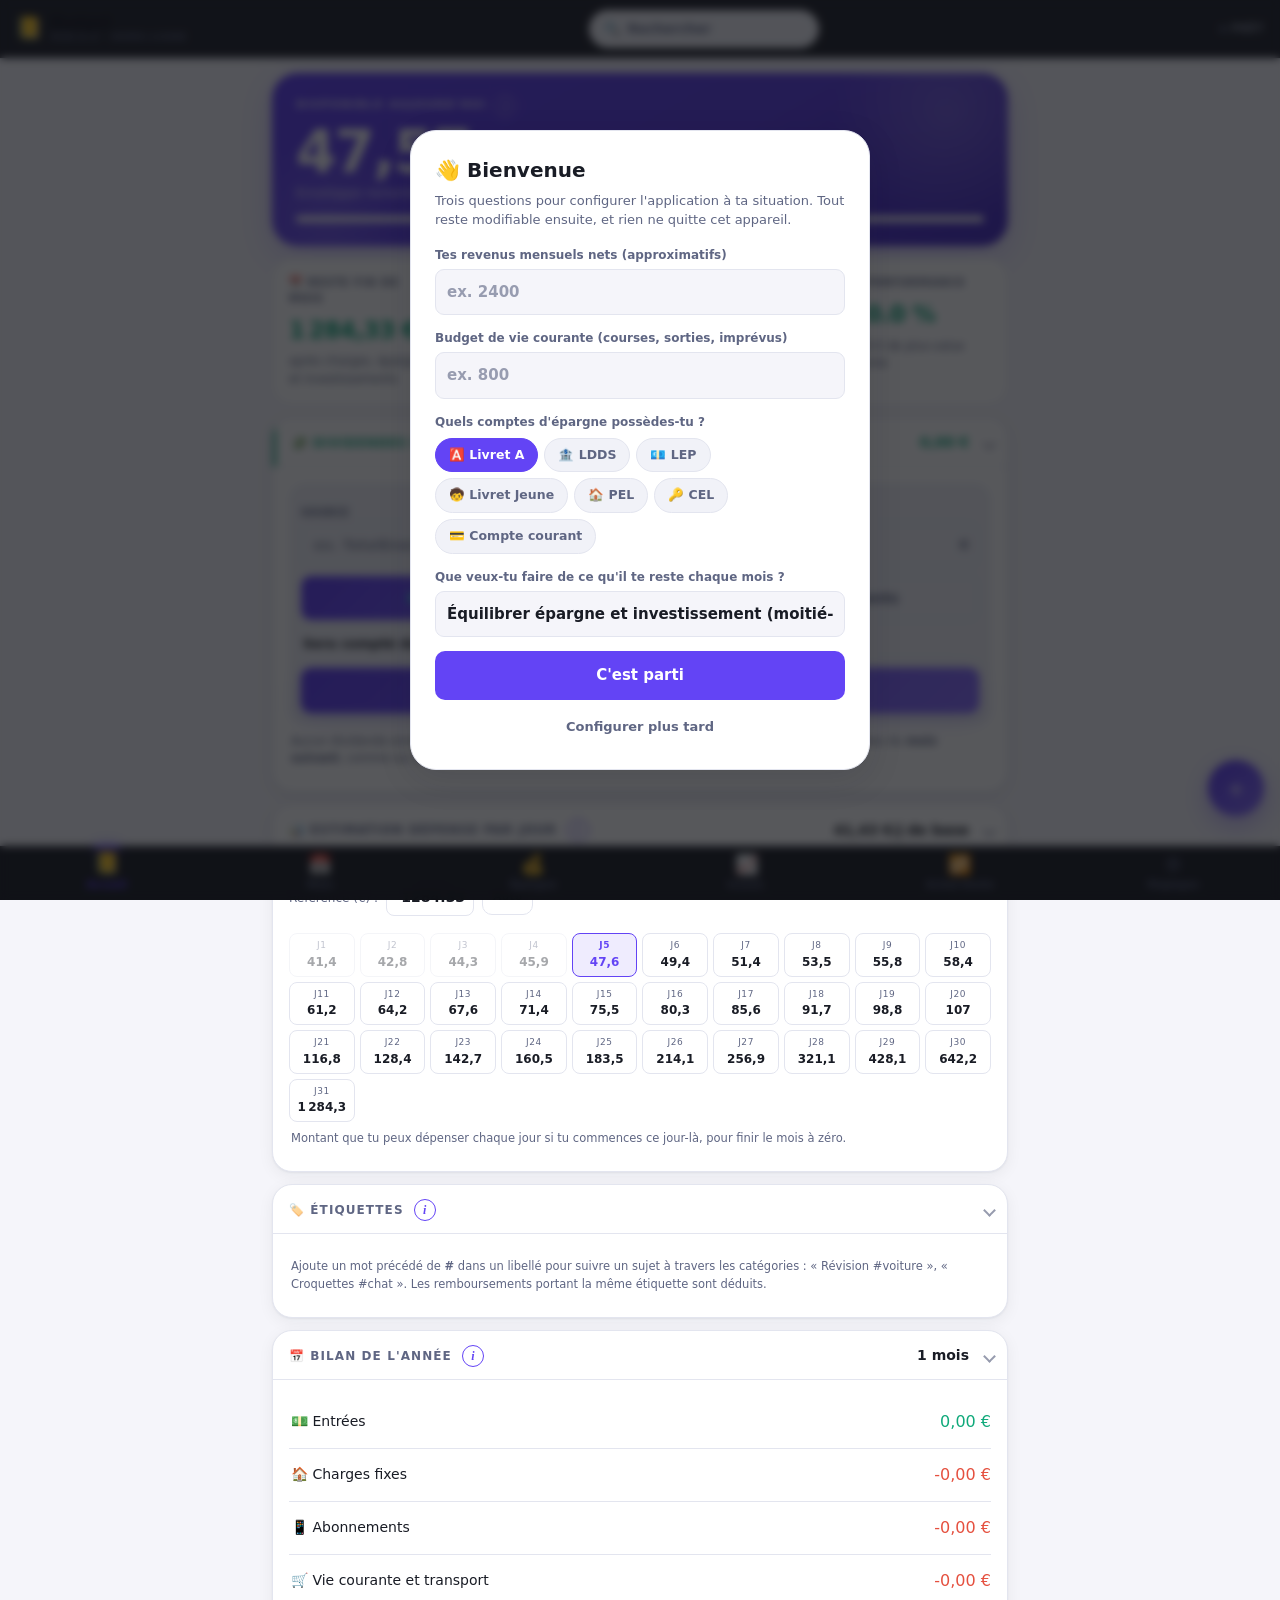
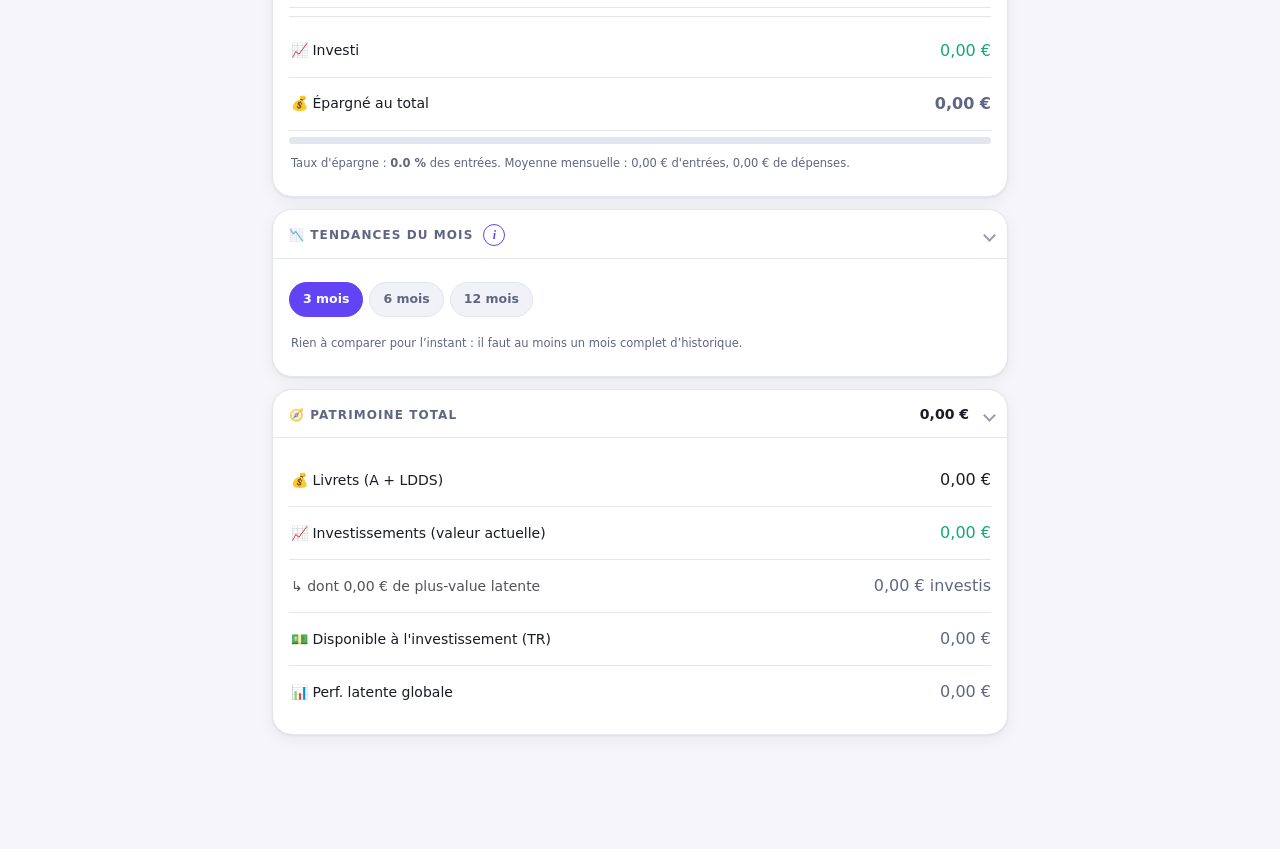
==== commit 4571c370: "v10.2.2 — suggestions d'étiquettes : positionnement et couverture Mêmes correctifs qu'appliqués sur " ====
--- a/index.html
+++ b/index.html
@@ -641,7 +641,7 @@
 #sugg-tags.vu{display:flex}
 .st-item{display:flex;align-items:center;justify-content:space-between;gap:10px;
   padding:9px 12px;background:none;color:var(--encre);font-size:13.5px;font-weight:600;
-  text-align:left;min-height:0;border-bottom:1px solid var(--trait)}
+  text-align:left;min-height:44px;border-bottom:1px solid var(--trait)}
 .st-item:last-child{border-bottom:none}
 .st-item.actif, .st-item:hover{background:var(--violet-sourd)}
 .st-nom{color:var(--violet);font-weight:700}
@@ -1503,8 +1503,12 @@
   if (e.target.id === 'info-fermer' || e.target.id === 'voile-info')
     document.getElementById('voile-info').classList.remove('vu');
 });
-const APP_VERSION = '10.2.1';
+const APP_VERSION = '10.2.2';
 const CHANGELOG = [
+  {v: '10.2.2', d: '22/08/2026', pts: [
+    "Correctif : la puce de suggestion d'étiquettes (« # ») pouvait s'afficher hors écran, coupée par la barre d'état, quand le champ édité était proche du haut d'une feuille modale (ex. Dépense rapide). Sa position est désormais toujours contenue dans l'écran visible.",
+    "Cibles de la liste de suggestions agrandies pour un appui plus sûr au doigt, et navigation clavier/lecteur d'écran (rôles ARIA, défilement automatique vers l'élément survolé).",
+    "Correctif : une étiquette utilisée uniquement dans le nom d'une position (compte-titres, PEA, PER) n'était jamais reproposée ensuite — elle est maintenant prise en compte comme les autres libellés."]},
   {v: '10.2.1', d: '21/08/2026', pts: [
     "Sécurité : plusieurs champs numériques (montant d'une ligne, prix/PRU/quantité d'une position, plafond/taux d'un compte, prix/taux/durée d'un projet) n'étaient pas échappés à l'affichage. Une sauvegarde JSON trafiquée aurait pu y injecter du code — ils passent désormais tous par le même échappement que les intitulés.",
     "L'import du lecteur Excel (SheetJS) vérifie maintenant l'intégrité du fichier téléchargé (SRI) avant de l'exécuter.",
@@ -6707,6 +6711,11 @@
     for (const cat of Object.keys(LIBELLES_CATS))
       for (const it of (etat.months[cle][cat] || []))
         for (const t of etiquettesDe(it.label)) par[t] = (par[t] || 0) + 1;
+  // Les noms de position (invest.) proposent aussi des étiquettes en cours de
+  // saisie (champ .pos-nom) : ils doivent pouvoir être retrouvés ensuite.
+  for (const compte of ['positionsTR', 'positionsPEA', 'positionsPER'])
+    for (const p of ((etat.investissements || {})[compte] || []))
+      for (const t of etiquettesDe(p.label)) par[t] = (par[t] || 0) + 1;
   return Object.entries(par).sort((a, b) => b[1] - a[1] || a[0].localeCompare(b[0], 'fr'))
     .map(([t, n]) => ({tag: t, n}));
 }
@@ -6720,10 +6729,15 @@
   const fermer = () => { boite.classList.remove('vu'); champ = null; };
   const placer = () => {
     const r = champ.getBoundingClientRect();
-    const enBas = r.bottom + 190 < innerHeight;
+    const vpH = window.visualViewport ? window.visualViewport.height : innerHeight;
+    const hauteur = Math.min(boite.scrollHeight || 190, 190);
+    const enBas = r.bottom + hauteur + 8 < vpH;
+    const haut = enBas ? r.bottom + 4 : r.top - hauteur - 4;
     boite.style.left = Math.max(8, Math.min(r.left, innerWidth - 232)) + 'px';
     boite.style.width = Math.max(180, Math.min(r.width, 280)) + 'px';
-    boite.style.top = (enBas ? r.bottom + 4 : r.top - Math.min(boite.offsetHeight || 180, 180) - 4) + 'px';
+    // clamp() protège des positions hors écran (notch, barre d'état) quand le
+    // champ édité est trop près du bord — cas fréquent dans une feuille modale.
+    boite.style.top = `clamp(calc(env(safe-area-inset-top) + 8px), ${haut}px, ${vpH - hauteur - 8}px)`;
   };
   const proposer = () => {
     if (!champ) return;
@@ -6739,7 +6753,7 @@
       .slice(0, 6);
     if (!liste.length) return fermer();
     boite.innerHTML = liste.map((x, i) =>
-      `<button type="button" class="st-item${i ? '' : ' actif'}" data-tag="${echap(x.tag)}">
+      `<button type="button" role="option" aria-selected="${i === 0}" class="st-item${i ? '' : ' actif'}" data-tag="${echap(x.tag)}">
          <span class="st-nom">#${echap(x.tag)}</span><span class="st-n">${x.n}×</span></button>`).join('');
     boite.classList.add('vu');
     placer();
@@ -6771,7 +6785,11 @@
     if (e.key === 'ArrowDown' || e.key === 'ArrowUp'){
       e.preventDefault();
       const j = (i + (e.key === 'ArrowDown' ? 1 : -1) + items.length) % items.length;
-      items.forEach((b, k) => b.classList.toggle('actif', k === j));
+      items.forEach((b, k) => {
+        b.classList.toggle('actif', k === j);
+        b.setAttribute('aria-selected', k === j);
+      });
+      items[j].scrollIntoView({block: 'nearest'});
     } else if (e.key === 'Enter' || e.key === 'Tab'){
       if (i >= 0){ e.preventDefault(); inserer(items[i].dataset.tag); }
     } else if (e.key === 'Escape'){ fermer(); }
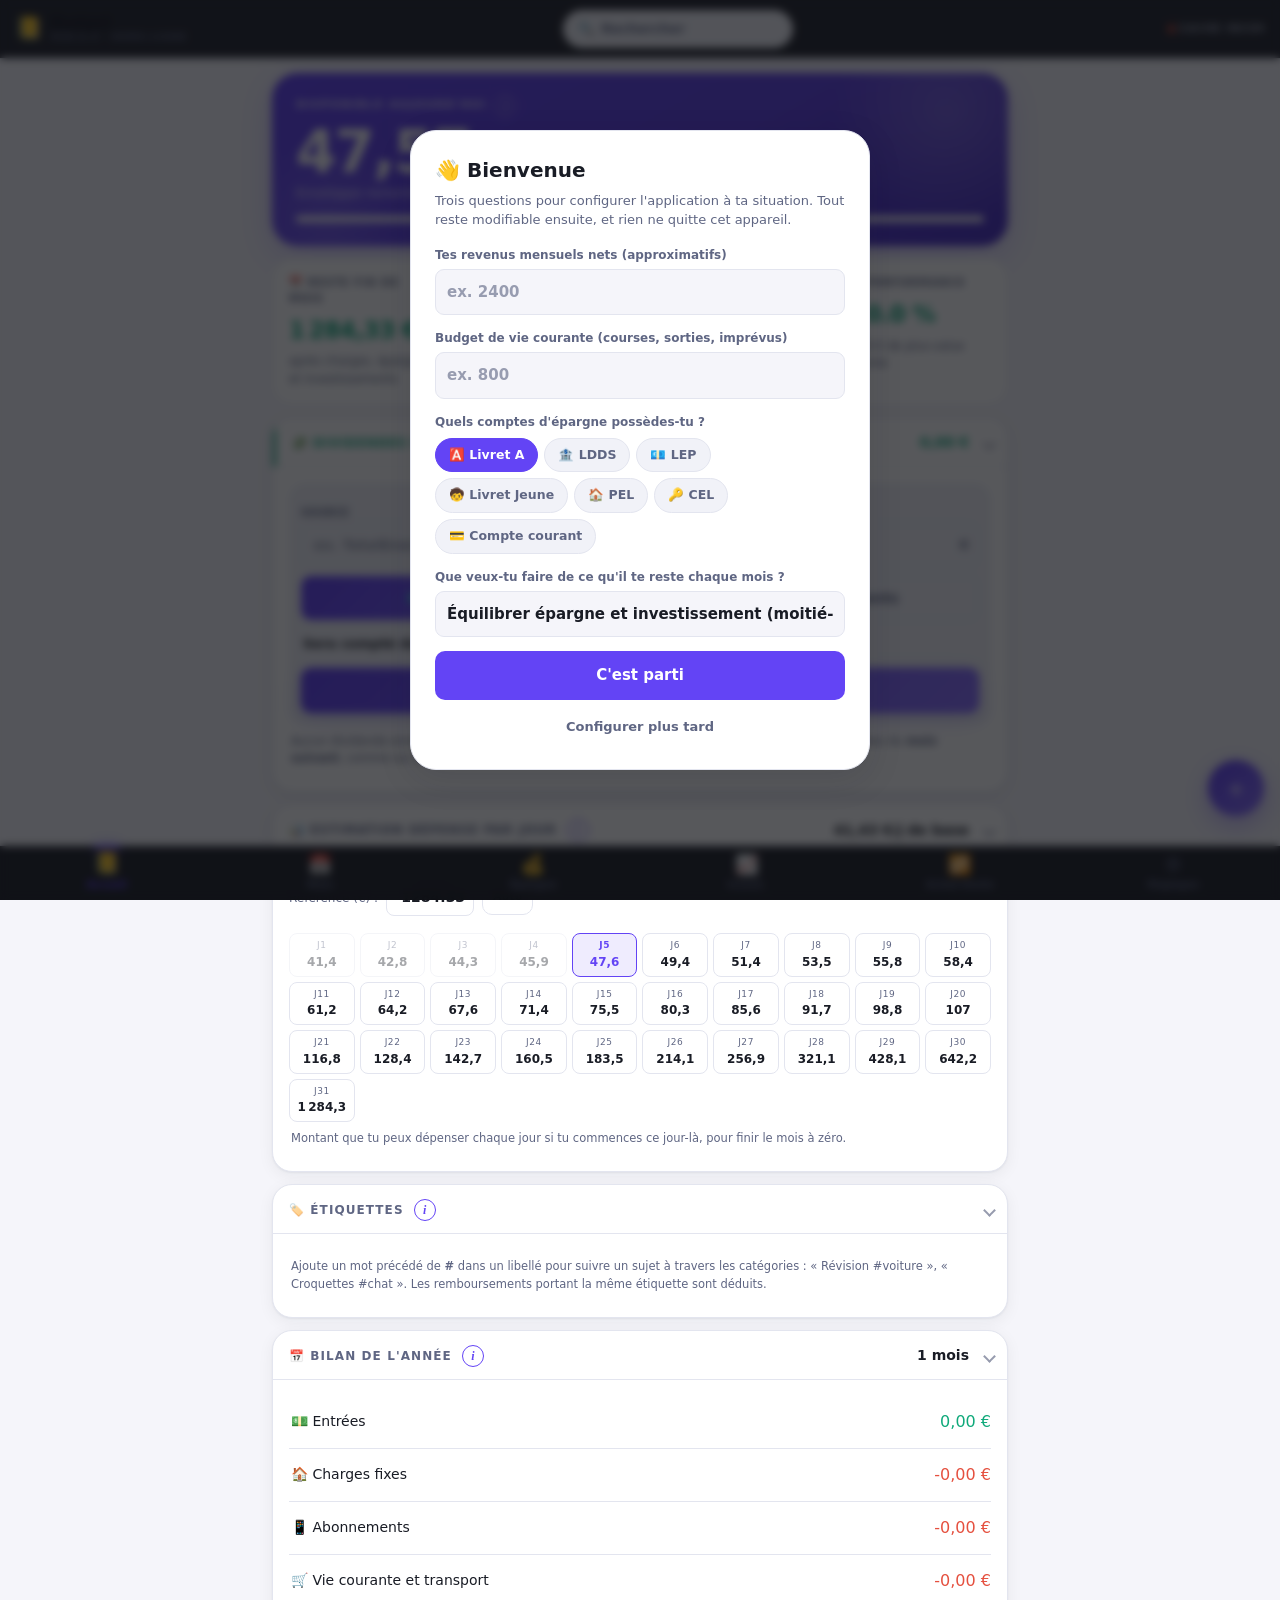
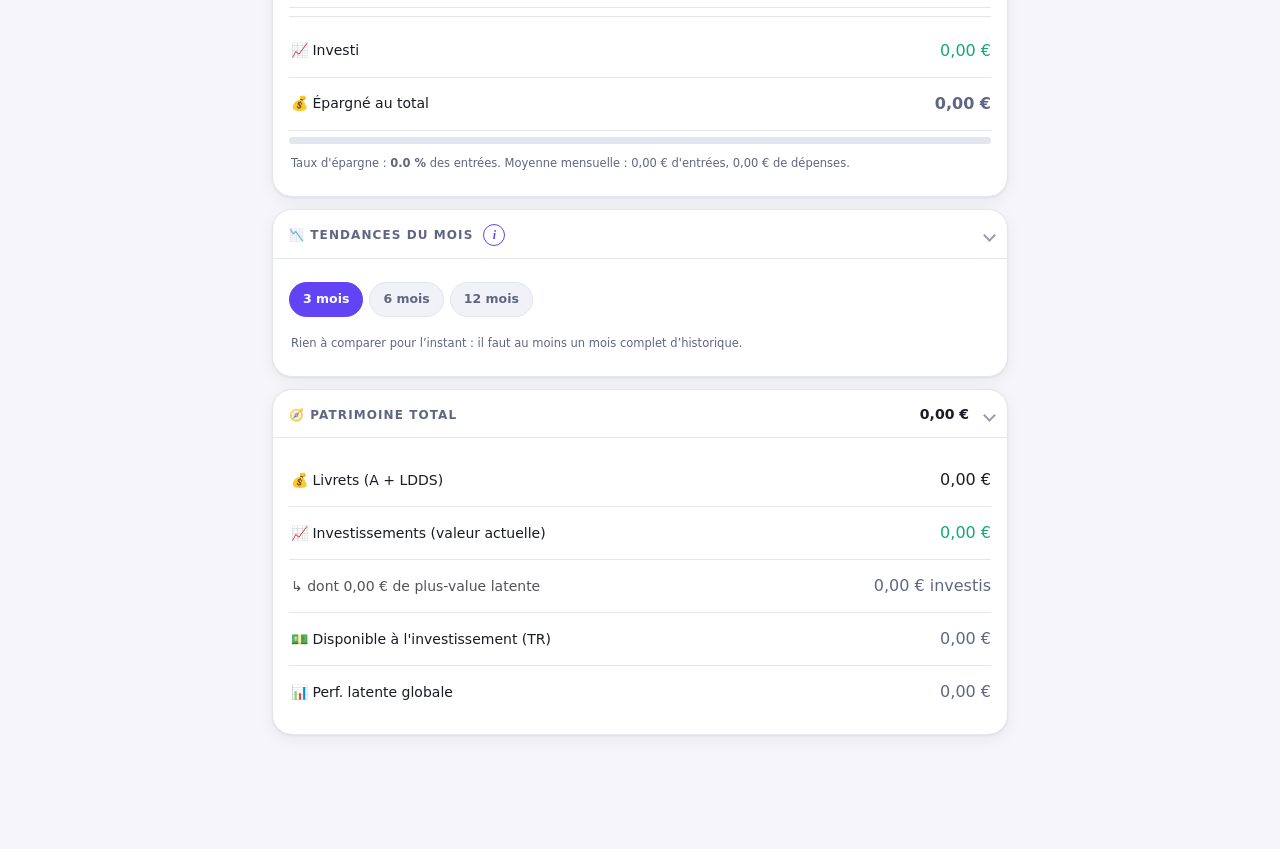
==== commit a6ea2c63: "v10.2.3 — correctif iOS : puce de suggestion et clavier Mêmes correctifs qu'appliqués sur R-su4-test" ====
--- a/index.html
+++ b/index.html
@@ -1503,8 +1503,10 @@
   if (e.target.id === 'info-fermer' || e.target.id === 'voile-info')
     document.getElementById('voile-info').classList.remove('vu');
 });
-const APP_VERSION = '10.2.2';
+const APP_VERSION = '10.2.3';
 const CHANGELOG = [
+  {v: '10.2.3', d: '22/08/2026', pts: [
+    "Correctif iOS : la puce de suggestion d'étiquettes restait mal placée en haut de l'écran une fois le clavier ouvert. Sur iPhone, le clavier décale la zone visible sans redimensionner la page — la puce ne suivait pas ce décalage. Elle se recale désormais avec le clavier (API visualViewport) au lieu de disparaître ou de rester coincée en haut."]},
   {v: '10.2.2', d: '22/08/2026', pts: [
     "Correctif : la puce de suggestion d'étiquettes (« # ») pouvait s'afficher hors écran, coupée par la barre d'état, quand le champ édité était proche du haut d'une feuille modale (ex. Dépense rapide). Sa position est désormais toujours contenue dans l'écran visible.",
     "Cibles de la liste de suggestions agrandies pour un appui plus sûr au doigt, et navigation clavier/lecteur d'écran (rôles ARIA, défilement automatique vers l'élément survolé).",
@@ -6728,16 +6730,23 @@
 
   const fermer = () => { boite.classList.remove('vu'); champ = null; };
   const placer = () => {
+    if (!champ) return;
     const r = champ.getBoundingClientRect();
-    const vpH = window.visualViewport ? window.visualViewport.height : innerHeight;
+    const vp = window.visualViewport;
+    // Sur iOS, le clavier ne redimensionne pas la fenêtre : il décale la zone
+    // visible (visualViewport) vers le bas sans bouger le viewport de mise en
+    // page. Sans ce décalage, la puce se calcule comme si l'écran entier était
+    // visible et finit au-dessus de la zone réellement affichée.
+    const vpH = vp ? vp.height : innerHeight;
+    const decalage = vp ? vp.offsetTop : 0;
     const hauteur = Math.min(boite.scrollHeight || 190, 190);
-    const enBas = r.bottom + hauteur + 8 < vpH;
+    const enBas = (r.bottom - decalage) + hauteur + 8 < vpH;
     const haut = enBas ? r.bottom + 4 : r.top - hauteur - 4;
     boite.style.left = Math.max(8, Math.min(r.left, innerWidth - 232)) + 'px';
     boite.style.width = Math.max(180, Math.min(r.width, 280)) + 'px';
-    // clamp() protège des positions hors écran (notch, barre d'état) quand le
-    // champ édité est trop près du bord — cas fréquent dans une feuille modale.
-    boite.style.top = `clamp(calc(env(safe-area-inset-top) + 8px), ${haut}px, ${vpH - hauteur - 8}px)`;
+    // clamp() protège des positions hors écran (notch, barre d'état, clavier)
+    // quand le champ édité est trop près du bord de la zone visible.
+    boite.style.top = `clamp(calc(env(safe-area-inset-top) + ${decalage + 8}px), ${haut}px, ${decalage + vpH - hauteur - 8}px)`;
   };
   const proposer = () => {
     if (!champ) return;
@@ -6801,7 +6810,15 @@
   document.addEventListener('focusout', e => {
     if (e.target === champ) setTimeout(() => { if (!boite.matches(':hover')) fermer(); }, 150);
   });
-  addEventListener('scroll', () => boite.classList.contains('vu') && fermer(), {passive: true});
+  // Repositionner plutôt que fermer : un défilement de page ferme la puce
+  // (le champ s'est éloigné), mais l'apparition du clavier (iOS) ne fait que
+  // décaler la zone visible — la puce doit suivre, pas disparaître.
+  addEventListener('scroll', () => { if (boite.classList.contains('vu')) fermer(); }, {passive: true});
+  if (window.visualViewport){
+    const suivre = () => { if (boite.classList.contains('vu')) placer(); };
+    visualViewport.addEventListener('resize', suivre);
+    visualViewport.addEventListener('scroll', suivre);
+  }
 })();
 
 /* ===== Saisie rapide accessible partout =====
